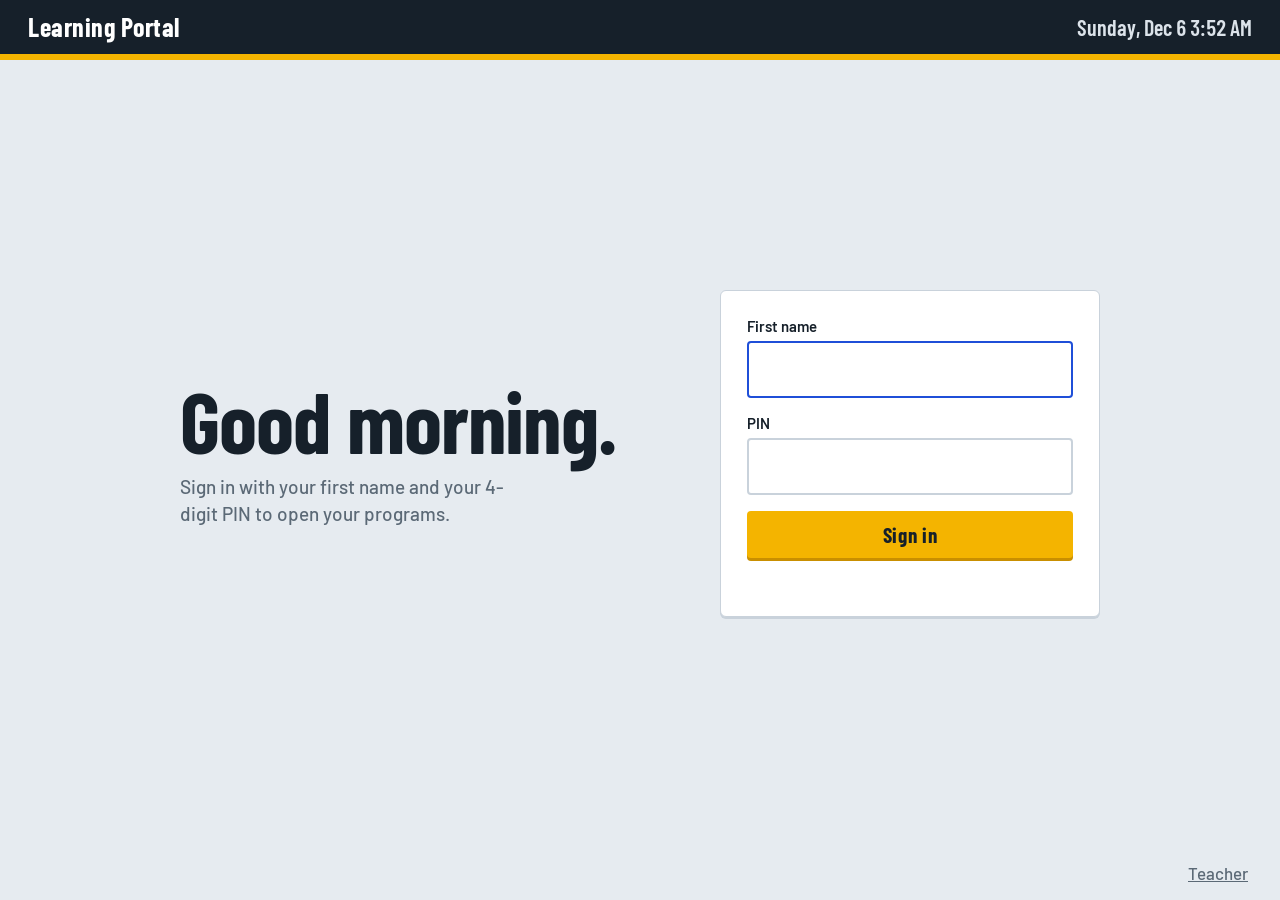
==== index.html @ 0e2e9f6a "Add files via upload" ====
<!DOCTYPE html>
<html lang="en">
<head>
<meta charset="utf-8">
<meta name="viewport" content="width=device-width, initial-scale=1">
<title>Learning Portal</title>
<link rel="preconnect" href="https://fonts.googleapis.com">
<link rel="preconnect" href="https://fonts.gstatic.com" crossorigin>
<link href="https://fonts.googleapis.com/css2?family=Barlow+Condensed:wght@500;600;700&family=Barlow:wght@400;500;600&display=swap" rel="stylesheet">
<style>
/* ===== SETTINGS: the only lines you might ever change ===== */
/* (Your Supabase address and key are in the script near the bottom.) */

:root{
  --steel:#E6EBF0; --panel:#FFFFFF; --ink:#16202A; --muted:#5B6976;
  --line:#C9D2DB; --signal:#F4B400; --signal-dark:#C98F00; --blue:#1F4FD8;
  --bad:#B42318; --good:#0F7B4A;
  --cond:"Barlow Condensed","Arial Narrow",Arial,sans-serif;
  --body:"Barlow",Arial,Helvetica,sans-serif;
}
*{box-sizing:border-box}
html,body{height:100%;margin:0}
body{background:var(--steel);color:var(--ink);font:500 17px/1.45 var(--body);}
button,input{font:inherit;color:inherit}
:focus-visible{outline:3px solid var(--blue);outline-offset:2px}
.hidden{display:none !important}

/* ---- layout ---- */
.screen{min-height:100%;display:flex;flex-direction:column}
.topbar{display:flex;align-items:center;justify-content:space-between;
  padding:14px 28px;background:var(--ink);color:#fff;border-bottom:6px solid var(--signal)}
.brand{font:700 26px/1 var(--cond);letter-spacing:.02em}
.clock{font:600 22px/1 var(--cond);color:#DCE3EA;font-variant-numeric:tabular-nums}
main{flex:1;display:flex;align-items:center;justify-content:center;padding:24px}

/* ---- sign in ---- */
.signin{display:grid;grid-template-columns:1fr 380px;gap:48px;align-items:center;
  width:100%;max-width:920px}
.hello h1{font:700 clamp(46px,7vw,86px)/.92 var(--cond);margin:0 0 14px;letter-spacing:-.01em}
.hello p{margin:0;color:var(--muted);font-size:19px;max-width:30ch}
.card{background:var(--panel);border:1px solid var(--line);border-radius:6px;padding:26px 26px 22px;
  box-shadow:0 2px 0 var(--line)}
label{display:block;font:600 15px/1.2 var(--body);margin:0 0 6px}
.field{margin-bottom:16px}
input[type=text],input[type=password],input[type=url],input[type=number]{
  width:100%;padding:12px 14px;border:2px solid var(--line);border-radius:4px;background:#fff;font-size:20px}
input:focus{border-color:var(--blue);outline:none}
.pin{letter-spacing:.5em;font-variant-numeric:tabular-nums}
.btn{display:inline-flex;align-items:center;justify-content:center;gap:8px;border:0;border-radius:4px;
  padding:13px 22px;font:700 21px/1 var(--cond);letter-spacing:.03em;cursor:pointer;
  background:var(--signal);color:var(--ink);box-shadow:0 3px 0 var(--signal-dark)}
.btn:active{transform:translateY(2px);box-shadow:0 1px 0 var(--signal-dark)}
.btn[disabled]{opacity:.55;cursor:wait}
.btn.wide{width:100%}
.btn.plain{background:#fff;border:2px solid var(--line);box-shadow:none;font-size:18px;padding:10px 16px}
.btn.small{font-size:16px;padding:8px 12px}
.btn.danger{background:#fff;border:2px solid #E7B4AE;color:var(--bad);box-shadow:none}
.msg{min-height:24px;margin:12px 0 0;font-weight:600}
.msg.bad{color:var(--bad)} .msg.good{color:var(--good)}
.linkbtn{background:none;border:0;color:var(--muted);text-decoration:underline;cursor:pointer;padding:4px}
.foot{padding:10px 28px;display:flex;justify-content:flex-end}

/* ---- program choice ---- */
.choose{width:100%;max-width:980px}
.choose h1{font:700 clamp(40px,6vw,68px)/.95 var(--cond);margin:0 0 6px}
.choose .sub{color:var(--muted);margin:0 0 26px;font-size:19px}
.tiles{display:grid;grid-template-columns:repeat(auto-fill,minmax(210px,1fr));gap:16px}
.tile{display:flex;flex-direction:column;align-items:flex-start;gap:14px;text-align:left;
  background:var(--panel);border:2px solid var(--line);border-left:10px solid var(--signal);border-radius:4px;
  padding:20px;cursor:pointer;min-height:132px;text-decoration:none;color:var(--ink)}
.tile:hover{border-color:var(--ink);border-left-color:var(--signal)}
.tile .ic{font-size:36px;line-height:1}
.tile .nm{font:700 27px/1.05 var(--cond)}
.row{display:flex;gap:12px;align-items:center;flex-wrap:wrap}
.going{text-align:center}
.going h1{font:700 clamp(40px,6vw,72px)/1 var(--cond);margin:0 0 10px}
.going .ic{font-size:64px}

/* ---- teacher ---- */
.teacher{width:100%;max-width:1000px;align-self:flex-start}
.tabs{display:flex;gap:4px;border-bottom:3px solid var(--ink);margin:0 0 20px}
.tab{background:none;border:0;padding:10px 18px;font:700 21px/1 var(--cond);cursor:pointer;color:var(--muted);
  border-radius:4px 4px 0 0}
.tab[aria-selected=true]{background:var(--ink);color:#fff}
.tbl{width:100%;border-collapse:collapse;background:var(--panel);border:1px solid var(--line)}
.tbl th,.tbl td{text-align:left;padding:10px 12px;border-bottom:1px solid var(--line);vertical-align:middle}
.tbl th{font:600 15px/1.2 var(--body);color:var(--muted);background:#F4F6F8}
.tbl td.act{white-space:nowrap;text-align:right}
.url{color:var(--muted);font-size:15px;word-break:break-all}
.tag{display:inline-block;background:#FDECEA;color:var(--bad);font-size:13px;font-weight:600;padding:2px 8px;border-radius:10px}
.form{background:var(--panel);border:1px solid var(--line);border-left:6px solid var(--signal);padding:18px;margin-top:18px;border-radius:4px}
.form h3{font:700 24px/1 var(--cond);margin:0 0 14px}
.grid2{display:grid;grid-template-columns:90px 1fr 1.5fr 90px;gap:12px}
.grid3{display:grid;grid-template-columns:1fr 160px;gap:12px}
.checks{display:flex;flex-wrap:wrap;gap:8px 18px;margin:4px 0 14px}
.checks label{display:flex;gap:8px;align-items:center;font-weight:500;margin:0;cursor:pointer}
.checks input{width:20px;height:20px}
.empty{padding:18px;background:var(--panel);border:1px dashed var(--line);color:var(--muted)}
.hint{color:var(--muted);font-size:15px;margin:4px 0 0}
.scroll{overflow-x:auto}

@media (max-width:760px){
  .signin{grid-template-columns:1fr;gap:20px}
  .hello h1{font-size:48px}
  .grid2,.grid3{grid-template-columns:1fr}
  .topbar{padding:12px 16px}
}
@media (prefers-reduced-motion:no-preference){
  .going .ic{animation:pulse 1s ease-in-out infinite alternate}
  @keyframes pulse{to{transform:translateY(-6px)}}
}
</style>
</head>
<body>

<div class="screen">
  <header class="topbar">
    <div class="brand" id="brand">Learning Portal</div>
    <div class="clock" id="clock"></div>
  </header>

  <main>
    <!-- STUDENT SIGN IN -->
    <section id="sSignin" class="signin">
      <div class="hello">
        <h1 id="greet">Good morning.</h1>
        <p>Sign in with your first name and your 4-digit PIN to open your programs.</p>
      </div>
      <form class="card" id="signinForm" autocomplete="off">
        <div class="field">
          <label for="sName">First name</label>
          <input type="text" id="sName" autocomplete="off" autocapitalize="words" spellcheck="false" required>
        </div>
        <div class="field">
          <label for="sPin">PIN</label>
          <input type="password" id="sPin" class="pin" inputmode="numeric" maxlength="4" autocomplete="off" required>
        </div>
        <button class="btn wide" id="signinBtn" type="submit">Sign in</button>
        <p class="msg bad" id="signinMsg" role="alert"></p>
      </form>
    </section>

    <!-- PROGRAM CHOICE -->
    <section id="sChoose" class="choose hidden">
      <h1 id="chooseTitle"></h1>
      <p class="sub">Pick a program.</p>
      <div class="tiles" id="tiles"></div>
      <div class="row" style="margin-top:24px">
        <button class="btn plain" id="signoutBtn" type="button">Not you? Sign out</button>
      </div>
    </section>

    <!-- OPENING ONE PROGRAM -->
    <section id="sGoing" class="going hidden">
      <div class="ic" id="goingIc"></div>
      <h1 id="goingTitle"></h1>
      <p class="sub" id="goingSub" style="color:var(--muted)"></p>
    </section>

    <!-- TEACHER SIGN IN -->
    <section id="sTeacherIn" class="signin hidden">
      <div class="hello">
        <h1 id="tTitle">Teacher</h1>
        <p id="tIntro">Enter the teacher password to manage programs and students.</p>
      </div>
      <form class="card" id="teacherForm" autocomplete="off">
        <div class="field">
          <label for="tPass">Teacher password</label>
          <input type="password" id="tPass" autocomplete="off" required>
        </div>
        <div class="field hidden" id="tPass2Wrap">
          <label for="tPass2">Type it again</label>
          <input type="password" id="tPass2" autocomplete="off">
        </div>
        <button class="btn wide" id="teacherBtn" type="submit">Continue</button>
        <p class="msg bad" id="teacherMsg" role="alert"></p>
        <button class="linkbtn" type="button" data-go="student">Back to student sign-in</button>
      </form>
    </section>

    <!-- TEACHER AREA -->
    <section id="sTeacher" class="teacher hidden">
      <div class="row" style="justify-content:space-between;margin-bottom:14px">
        <h1 style="font:700 44px/1 var(--cond);margin:0">Portal setup</h1>
        <div class="row">
          <button class="btn plain small" id="changePassBtn" type="button">Change teacher password</button>
          <button class="btn plain small" type="button" data-go="student">Leave teacher mode</button>
        </div>
      </div>
      <div class="tabs" role="tablist">
        <button class="tab" role="tab" data-tab="students" aria-selected="true">Students</button>
        <button class="tab" role="tab" data-tab="programs" aria-selected="false">Programs</button>
        <button class="tab" role="tab" data-tab="log" aria-selected="false">Sign-ins</button>
      </div>
      <p class="msg" id="adminMsg" role="status"></p>

      <!-- Students tab -->
      <div id="tabStudents">
        <div id="studentList"></div>
        <form class="form" id="studentForm" autocomplete="off">
          <h3 id="studentFormTitle">Add a student</h3>
          <div class="grid3">
            <div class="field"><label for="fsName">First name</label>
              <input type="text" id="fsName" autocomplete="off" required>
              <p class="hint">Two boys with the same name? Add a last initial, like Moshe K.</p></div>
            <div class="field"><label for="fsPin">4-digit PIN</label>
              <input type="text" id="fsPin" class="pin" inputmode="numeric" maxlength="4" autocomplete="off">
              <p class="hint" id="fsPinHint">Required.</p></div>
          </div>
          <label>Programs he can open</label>
          <div class="checks" id="fsChecks"></div>
          <div class="row">
            <button class="btn" type="submit" id="fsSave">Save student</button>
            <button class="btn plain" type="button" id="fsCancel">Clear</button>
          </div>
        </form>
      </div>

      <!-- Programs tab -->
      <div id="tabPrograms" class="hidden">
        <div id="programList"></div>
        <form class="form" id="programForm" autocomplete="off">
          <h3 id="programFormTitle">Add a program</h3>
          <div class="grid2">
            <div class="field"><label for="fpIcon">Icon</label>
              <input type="text" id="fpIcon" maxlength="4" placeholder="📘"></div>
            <div class="field"><label for="fpName">Name</label>
              <input type="text" id="fpName" required placeholder="The Workshop"></div>
            <div class="field"><label for="fpUrl">Link</label>
              <input type="text" id="fpUrl" required placeholder="https://lockandload123.netlify.app/"></div>
            <div class="field"><label for="fpSort">Order</label>
              <input type="number" id="fpSort" value="0"></div>
          </div>
          <p class="hint" style="margin:-6px 0 14px">Copy the link from the address bar while the program is open, and paste it here.</p>
          <div class="row">
            <button class="btn" type="submit" id="fpSave">Save program</button>
            <button class="btn plain" type="button" id="fpCancel">Clear</button>
          </div>
        </form>
      </div>

      <!-- Log tab -->
      <div id="tabLog" class="hidden"><div id="logList"></div></div>
    </section>
  </main>

  <div class="foot" id="foot"><button class="linkbtn" type="button" data-go="teacher">Teacher</button></div>
</div>

<script>
/* ===== YOUR SUPABASE PROJECT (SCHOOL) ===== */
var SUPABASE_URL = "https://belathxxgwayxdmiqvpd.supabase.co";
var SUPABASE_KEY = "sb_publishable_Kxuxi919RbsmEk-p8iNt-w_zm6BsRI9";
var IDLE_SECONDS = 90;   // the program list signs out by itself after this long

/* ---------- helpers ---------- */
function $(id){ return document.getElementById(id); }
function esc(s){ return String(s == null ? "" : s).replace(/[&<>"']/g, function(c){
  return {"&":"&amp;","<":"&lt;",">":"&gt;",'"':"&quot;","'":"&#39;"}[c]; }); }
function fixUrl(u){ u = (u || "").trim(); if (u && !/^https?:\/\//i.test(u)) u = "https://" + u; return u; }

async function rpc(fn, args){
  var r;
  try {
    r = await fetch(SUPABASE_URL + "/rest/v1/rpc/" + fn, {
      method: "POST",
      headers: { "Content-Type": "application/json", "apikey": SUPABASE_KEY,
                 "Authorization": "Bearer " + SUPABASE_KEY },
      body: JSON.stringify(args || {})
    });
  } catch (e) {
    throw new Error("No internet connection. Check the Wi-Fi and try again.");
  }
  var text = await r.text(), data = null;
  try { data = text ? JSON.parse(text) : null; } catch (e) {}
  if (!r.ok) {
    var m = (data && (data.message || data.hint)) || ("Server error " + r.status);
    if (/could not find the function|schema cache/i.test(m))
      m = "The portal isn't set up in Supabase yet. Run portal_setup.sql first.";
    throw new Error(m);
  }
  return data;
}

var screens = ["sSignin","sChoose","sGoing","sTeacherIn","sTeacher"];
function show(id){
  screens.forEach(function(s){ $(s).classList.toggle("hidden", s !== id); });
  $("foot").classList.toggle("hidden", id !== "sSignin");
}

/* ---------- clock & greeting ---------- */
function tick(){
  var d = new Date(), h = d.getHours();
  $("clock").textContent = d.toLocaleDateString(undefined,{weekday:"long",month:"short",day:"numeric"}) +
    "   " + d.toLocaleTimeString(undefined,{hour:"numeric",minute:"2-digit"});
  $("greet").textContent = h < 12 ? "Good morning." : h < 17 ? "Good afternoon." : "Good evening.";
}
tick(); setInterval(tick, 15000);

/* ---------- student flow ---------- */
var idleTimer = null;
function resetIdle(){
  clearTimeout(idleTimer);
  if (!$("sChoose").classList.contains("hidden")) idleTimer = setTimeout(signOut, IDLE_SECONDS * 1000);
}
["click","keydown","mousemove","touchstart"].forEach(function(ev){ document.addEventListener(ev, resetIdle, {passive:true}); });

function signOut(){
  clearTimeout(idleTimer);
  $("tiles").innerHTML = "";
  $("sName").value = ""; $("sPin").value = ""; $("signinMsg").textContent = "";
  show("sSignin"); $("sName").focus();
}
$("signoutBtn").onclick = signOut;

$("sPin").addEventListener("input", function(){ this.value = this.value.replace(/\D/g,"").slice(0,4); });

$("signinForm").addEventListener("submit", async function(e){
  e.preventDefault();
  var name = $("sName").value.trim(), pin = $("sPin").value.trim(), msg = $("signinMsg");
  msg.textContent = "";
  if (!name) { msg.textContent = "Type your first name."; return; }
  if (!/^\d{4}$/.test(pin)) { msg.textContent = "Your PIN is 4 numbers."; return; }
  $("signinBtn").disabled = true;
  try {
    var res = await rpc("portal_login", { p_name: name, p_pin: pin });
    if (!res || !res.ok) {
      var err = res && res.error;
      msg.textContent = err === "name" ? "That name isn't on the list. Check the spelling or ask your teacher."
                      : err === "locked" ? "Too many wrong PINs. Wait 5 minutes, or ask your teacher to reset it."
                      : "That PIN doesn't match. Try again.";
      $("sPin").value = ""; $("sPin").focus();
      return;
    }
    openFor(res);
  } catch (err) {
    msg.textContent = err.message;
  } finally {
    $("signinBtn").disabled = false;
  }
});

function openFor(res){
  var progs = res.programs || [];
  if (progs.length === 0) {
    $("signinMsg").textContent = "No programs are set up for you yet. Ask your teacher.";
    return;
  }
  if (progs.length === 1) {
    var p = progs[0];
    $("goingIc").textContent = p.icon || "📘";
    $("goingTitle").textContent = "Opening " + p.name;
    $("goingSub").textContent = "Hi " + res.name + ". One moment.";
    show("sGoing");
    setTimeout(function(){ location.href = fixUrl(p.url); }, 900);
    return;
  }
  $("chooseTitle").textContent = "Hi, " + res.name + ".";
  $("tiles").innerHTML = progs.map(function(p){
    return '<a class="tile" href="' + esc(fixUrl(p.url)) + '"><span class="ic">' + esc(p.icon || "📘") +
           '</span><span class="nm">' + esc(p.name) + '</span></a>';
  }).join("");
  show("sChoose"); resetIdle();
  var first = document.querySelector(".tile"); if (first) first.focus();
}

/* ---------- teacher sign in ---------- */
var adminPass = null, adminIsNew = false, changingPass = false, data = {programs:[],students:[],log:[]};

document.addEventListener("click", function(e){
  var g = e.target.closest("[data-go]"); if (!g) return;
  if (g.dataset.go === "teacher") openTeacher(false);
  else { adminPass = null; location.hash = ""; signOut(); }
});

async function openTeacher(change){
  changingPass = change;
  $("tPass").value = ""; $("tPass2").value = ""; $("teacherMsg").textContent = "";
  show("sTeacherIn");
  if (change) {
    adminIsNew = false;
    $("tTitle").textContent = "New password";
    $("tIntro").textContent = "Choose a new teacher password, at least 6 characters.";
    $("tPass2Wrap").classList.remove("hidden");
    $("teacherBtn").textContent = "Save new password";
    $("tPass").focus(); return;
  }
  $("tTitle").textContent = "Teacher";
  $("tIntro").textContent = "Checking setup…";
  $("tPass2Wrap").classList.add("hidden");
  $("teacherBtn").textContent = "Continue";
  try {
    var st = await rpc("portal_status");
    adminIsNew = !st.admin_set;
  } catch (err) { $("tIntro").textContent = ""; $("teacherMsg").textContent = err.message; return; }
  if (adminIsNew) {
    $("tTitle").textContent = "First-time setup";
    $("tIntro").textContent = "Create a teacher password, at least 6 characters. You'll use it to add programs and students. Keep it private.";
    $("tPass2Wrap").classList.remove("hidden");
    $("teacherBtn").textContent = "Create password";
  } else {
    $("tIntro").textContent = "Enter the teacher password to manage programs and students.";
  }
  $("tPass").focus();
}
$("changePassBtn").onclick = function(){ openTeacher(true); };

$("teacherForm").addEventListener("submit", async function(e){
  e.preventDefault();
  var p = $("tPass").value, p2 = $("tPass2").value, msg = $("teacherMsg");
  msg.textContent = "";
  $("teacherBtn").disabled = true;
  try {
    if (adminIsNew || changingPass) {
      if (p.length < 6) throw new Error("Use at least 6 characters.");
      if (p !== p2) throw new Error("The two passwords don't match.");
      await rpc("portal_set_admin", { p_new: p, p_old: changingPass ? adminPass : null });
      adminPass = p; changingPass = false;
    } else {
      var ok = await rpc("portal_admin_check", { p_pass: p });
      if (!ok) throw new Error("That password is wrong.");
      adminPass = p;
    }
    await loadAdmin();
    show("sTeacher");
  } catch (err) { msg.textContent = err.message; }
  finally { $("teacherBtn").disabled = false; }
});

/* ---------- teacher area ---------- */
function say(text, good){ var m = $("adminMsg"); m.textContent = text; m.className = "msg " + (good ? "good" : "bad"); }

async function loadAdmin(){
  data = await rpc("portal_admin_data", { p_pass: adminPass });
  renderStudents(); renderPrograms(); renderLog();
}

document.querySelectorAll(".tab").forEach(function(t){
  t.onclick = function(){
    document.querySelectorAll(".tab").forEach(function(x){ x.setAttribute("aria-selected", x === t); });
    $("tabStudents").classList.toggle("hidden", t.dataset.tab !== "students");
    $("tabPrograms").classList.toggle("hidden", t.dataset.tab !== "programs");
    $("tabLog").classList.toggle("hidden", t.dataset.tab !== "log");
    say("");
  };
});

function progName(id){ var p = data.programs.find(function(x){ return x.id === id; }); return p ? (p.icon + " " + p.name) : null; }

function renderStudents(){
  var el = $("studentList");
  if (!data.students.length) {
    el.innerHTML = '<div class="empty">No students yet. Add programs first, then add each boy below with a PIN.</div>';
  } else {
    el.innerHTML = '<div class="scroll"><table class="tbl"><thead><tr><th>Name</th><th>Programs</th><th></th></tr></thead><tbody>' +
      data.students.map(function(s){
        var names = (s.programs || []).map(progName).filter(Boolean);
        return '<tr><td><strong>' + esc(s.name) + '</strong> ' + (s.locked ? '<span class="tag">Locked</span>' : '') + '</td>' +
          '<td>' + (names.length ? esc(names.join(", ")) : '<span style="color:var(--muted)">None</span>') + '</td>' +
          '<td class="act"><button class="btn plain small" data-edit-s="' + s.id + '">Edit</button> ' +
          '<button class="btn danger small" data-del-s="' + s.id + '">Remove</button></td></tr>';
      }).join("") + '</tbody></table></div>';
  }
  renderChecks([]);
}

function renderChecks(selected){
  var box = $("fsChecks");
  if (!data.programs.length) { box.innerHTML = '<span class="hint">Add programs in the Programs tab first.</span>'; return; }
  box.innerHTML = data.programs.map(function(p){
    return '<label><input type="checkbox" value="' + p.id + '"' + (selected.indexOf(p.id) >= 0 ? " checked" : "") +
           '> ' + esc(p.icon + " " + p.name) + '</label>';
  }).join("");
}

var editingStudent = null;
function clearStudentForm(){
  editingStudent = null;
  $("studentFormTitle").textContent = "Add a student";
  $("fsName").value = ""; $("fsPin").value = "";
  $("fsPinHint").textContent = "Required.";
  renderChecks([]);
}
$("fsCancel").onclick = clearStudentForm;
$("fsPin").addEventListener("input", function(){ this.value = this.value.replace(/\D/g,"").slice(0,4); });

$("studentList").addEventListener("click", async function(e){
  var ed = e.target.closest("[data-edit-s]"), del = e.target.closest("[data-del-s]");
  if (ed) {
    var s = data.students.find(function(x){ return x.id === ed.dataset.editS; });
    editingStudent = s.id;
    $("studentFormTitle").textContent = "Edit " + s.name;
    $("fsName").value = s.name; $("fsPin").value = "";
    $("fsPinHint").textContent = "Leave blank to keep his PIN. Saving also unlocks him.";
    renderChecks(s.programs || []);
    $("fsName").focus();
  }
  if (del) {
    var s2 = data.students.find(function(x){ return x.id === del.dataset.delS; });
    if (!confirm("Remove " + s2.name + " from the portal? His progress inside each program is not affected.")) return;
    try { await rpc("portal_delete_student", { p_pass: adminPass, p_id: s2.id }); await loadAdmin(); clearStudentForm(); say(s2.name + " removed.", true); }
    catch (err) { say(err.message); }
  }
});

$("studentForm").addEventListener("submit", async function(e){
  e.preventDefault();
  var pin = $("fsPin").value.trim();
  if (pin && !/^\d{4}$/.test(pin)) { say("The PIN must be exactly 4 digits."); return; }
  var progs = Array.prototype.map.call($("fsChecks").querySelectorAll("input:checked"), function(c){ return c.value; });
  $("fsSave").disabled = true;
  try {
    await rpc("portal_save_student", { p_pass: adminPass, p_id: editingStudent, p_name: $("fsName").value,
                                       p_pin: pin || null, p_programs: progs });
    var nm = $("fsName").value.trim();
    await loadAdmin(); clearStudentForm(); say(nm + " saved.", true); $("fsName").focus();
  } catch (err) { say(err.message); }
  finally { $("fsSave").disabled = false; }
});

function renderPrograms(){
  var el = $("programList");
  if (!data.programs.length) {
    el.innerHTML = '<div class="empty">No programs yet. Add each program below with its link.</div>';
    return;
  }
  el.innerHTML = '<div class="scroll"><table class="tbl"><thead><tr><th>Program</th><th>Link</th><th>Order</th><th></th></tr></thead><tbody>' +
    data.programs.map(function(p){
      return '<tr><td><strong>' + esc(p.icon + " " + p.name) + '</strong></td>' +
        '<td class="url"><a href="' + esc(fixUrl(p.url)) + '" target="_blank" rel="noopener">' + esc(p.url) + '</a></td>' +
        '<td>' + esc(p.sort) + '</td>' +
        '<td class="act"><button class="btn plain small" data-edit-p="' + p.id + '">Edit</button> ' +
        '<button class="btn danger small" data-del-p="' + p.id + '">Remove</button></td></tr>';
    }).join("") + '</tbody></table></div>';
}

var editingProgram = null;
function clearProgramForm(){
  editingProgram = null;
  $("programFormTitle").textContent = "Add a program";
  $("fpIcon").value = ""; $("fpName").value = ""; $("fpUrl").value = ""; $("fpSort").value = data.programs.length + 1;
}
$("fpCancel").onclick = clearProgramForm;

$("programList").addEventListener("click", async function(e){
  var ed = e.target.closest("[data-edit-p]"), del = e.target.closest("[data-del-p]");
  if (ed) {
    var p = data.programs.find(function(x){ return x.id === ed.dataset.editP; });
    editingProgram = p.id;
    $("programFormTitle").textContent = "Edit " + p.name;
    $("fpIcon").value = p.icon; $("fpName").value = p.name; $("fpUrl").value = p.url; $("fpSort").value = p.sort;
    $("fpName").focus();
  }
  if (del) {
    var p2 = data.programs.find(function(x){ return x.id === del.dataset.delP; });
    if (!confirm("Remove " + p2.name + " from the portal? Students will no longer see it here. The program itself is not deleted.")) return;
    try { await rpc("portal_delete_program", { p_pass: adminPass, p_id: p2.id }); await loadAdmin(); clearProgramForm(); say(p2.name + " removed.", true); }
    catch (err) { say(err.message); }
  }
});

$("programForm").addEventListener("submit", async function(e){
  e.preventDefault();
  var url = fixUrl($("fpUrl").value);
  $("fpSave").disabled = true;
  try {
    await rpc("portal_save_program", { p_pass: adminPass, p_id: editingProgram, p_name: $("fpName").value,
      p_url: url, p_icon: $("fpIcon").value, p_sort: parseInt($("fpSort").value, 10) || 0 });
    var nm = $("fpName").value.trim();
    await loadAdmin(); clearProgramForm(); say(nm + " saved.", true); $("fpName").focus();
  } catch (err) { say(err.message); }
  finally { $("fpSave").disabled = false; }
});

function renderLog(){
  var el = $("logList");
  if (!data.log.length) { el.innerHTML = '<div class="empty">No one has signed in through the portal yet.</div>'; return; }
  el.innerHTML = '<p class="hint" style="margin:0 0 10px">The last 300 portal sign-ins. What each boy does inside a program shows on that program\'s own dashboard.</p>' +
    '<div class="scroll"><table class="tbl"><thead><tr><th>When</th><th>Student</th></tr></thead><tbody>' +
    data.log.map(function(l){
      var d = new Date(l.at);
      return '<tr><td>' + esc(d.toLocaleDateString(undefined,{weekday:"short",month:"short",day:"numeric"}) + ", " +
        d.toLocaleTimeString(undefined,{hour:"numeric",minute:"2-digit"})) + '</td><td>' + esc(l.name) + '</td></tr>';
    }).join("") + '</tbody></table></div>';
}

/* ---------- start ---------- */
if (location.hash === "#teacher") openTeacher(false); else { show("sSignin"); $("sName").focus(); }
</script>
</body>
</html>
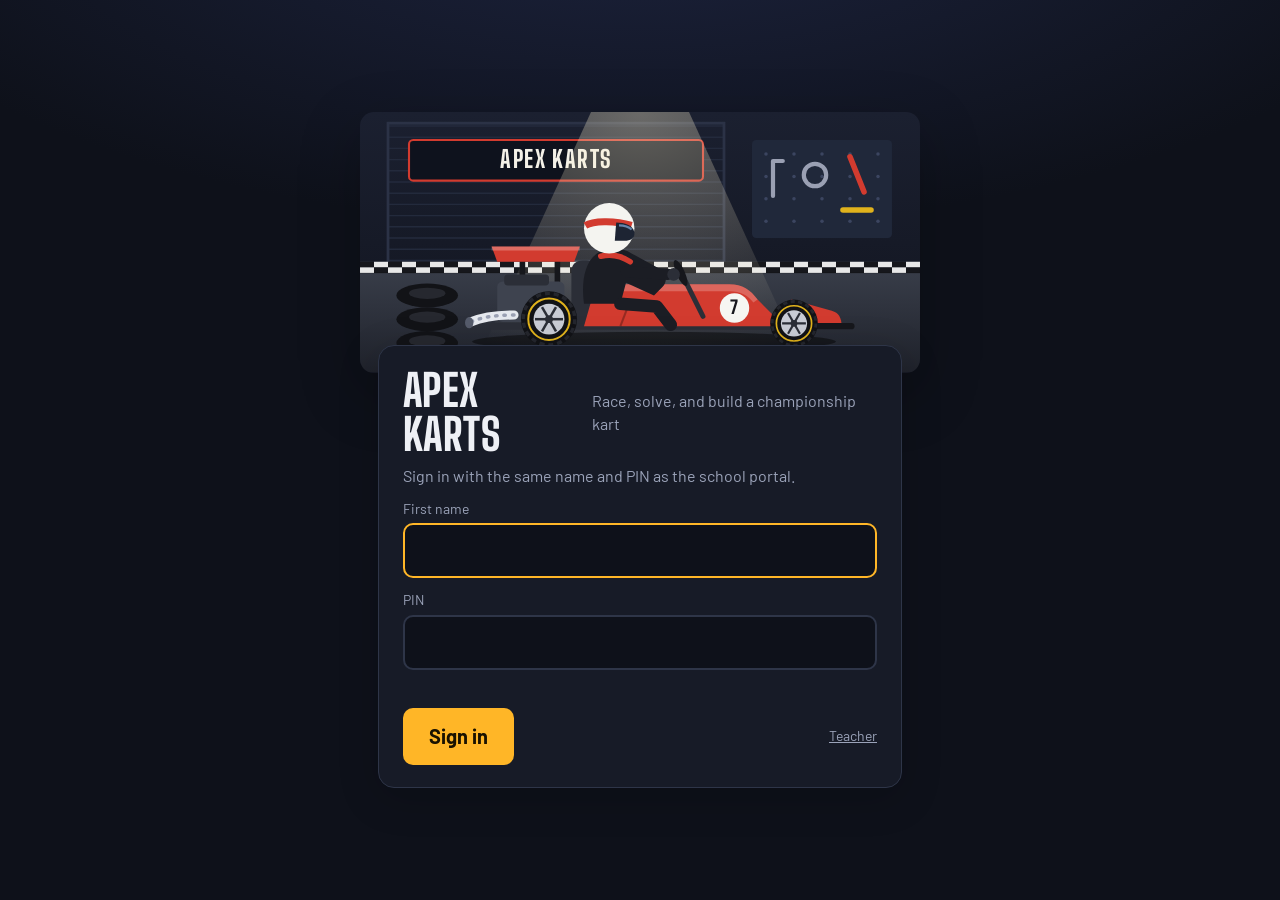
==== commit 0c2d8fab: "Add files via upload" ====
--- a/index.html
+++ b/index.html
@@ -1,591 +1,3286 @@
 <!DOCTYPE html>
-<html lang="en">
+<html lang="en" data-theme="dark">
 <head>
 <meta charset="utf-8">
-<meta name="viewport" content="width=device-width, initial-scale=1">
-<title>Learning Portal</title>
+<meta name="viewport" content="width=device-width, initial-scale=1, viewport-fit=cover">
+<title>Apex Karts</title>
+<link rel="icon" href="data:image/svg+xml,<svg xmlns=%22http://www.w3.org/2000/svg%22 viewBox=%220 0 100 100%22><text y=%22.9em%22 font-size=%2290%22>🏎️</text></svg>">
 <link rel="preconnect" href="https://fonts.googleapis.com">
 <link rel="preconnect" href="https://fonts.gstatic.com" crossorigin>
-<link href="https://fonts.googleapis.com/css2?family=Barlow+Condensed:wght@500;600;700&family=Barlow:wght@400;500;600&display=swap" rel="stylesheet">
+<link href="https://fonts.googleapis.com/css2?family=Barlow:wght@400;500;600;700&family=Big+Shoulders+Display:wght@700;800&display=swap" rel="stylesheet">
 <style>
-/* ===== SETTINGS: the only lines you might ever change ===== */
-/* (Your Supabase address and key are in the script near the bottom.) */
-
 :root{
-  --steel:#E6EBF0; --panel:#FFFFFF; --ink:#16202A; --muted:#5B6976;
-  --line:#C9D2DB; --signal:#F4B400; --signal-dark:#C98F00; --blue:#1F4FD8;
-  --bad:#B42318; --good:#0F7B4A;
-  --cond:"Barlow Condensed","Arial Narrow",Arial,sans-serif;
-  --body:"Barlow",Arial,Helvetica,sans-serif;
+  --bg:#0e111a; --panel:#171b27; --panel2:#212738; --line:#2e3548;
+  --text:#eef0f5; --muted:#9ba3b9; --amber:#ffb627; --amber-ink:#1a1200; --amber-soft:#3a2f12;
+  --cyan:#4fd1e6; --good:#4ade80; --bad:#f87171; --good-soft:#15301f; --bad-soft:#3b1c1c; --flame:#ff6b35; --red:#e5383b;
+  color-scheme:dark; box-sizing:border-box;
+  padding-top:env(safe-area-inset-top,0px); padding-bottom:env(safe-area-inset-bottom,0px);
+}
+@media (prefers-color-scheme:dark){
+  :root:not([data-theme="light"]){
+    --bg:#0e111a; --panel:#171b27; --panel2:#212738; --line:#2e3548;
+    --text:#eef0f5; --muted:#9ba3b9; --amber:#ffb627; --amber-ink:#1a1200; --amber-soft:#3a2f12;
+    --cyan:#4fd1e6; --good:#4ade80; --bad:#f87171; --good-soft:#15301f; --bad-soft:#3b1c1c; --flame:#ff6b35; --red:#e5383b;
+    color-scheme:dark;
+  }
+}
+:root[data-theme="dark"]{
+  --bg:#0e111a; --panel:#171b27; --panel2:#212738; --line:#2e3548;
+  --text:#eef0f5; --muted:#9ba3b9; --amber:#ffb627; --amber-ink:#1a1200; --amber-soft:#3a2f12;
+  --cyan:#4fd1e6; --good:#4ade80; --bad:#f87171; --good-soft:#15301f; --bad-soft:#3b1c1c; --flame:#ff6b35; --red:#e5383b;
+  color-scheme:dark;
 }
 *{box-sizing:border-box}
-html,body{height:100%;margin:0}
-body{background:var(--steel);color:var(--ink);font:500 17px/1.45 var(--body);}
+html{scroll-padding-top:env(safe-area-inset-top,0px)}
+body{margin:0;background:var(--bg);color:var(--text);font:16px/1.45 "Barlow",system-ui,-apple-system,"Segoe UI",sans-serif;-webkit-font-smoothing:antialiased}
 button,input{font:inherit;color:inherit}
-:focus-visible{outline:3px solid var(--blue);outline-offset:2px}
-.hidden{display:none !important}
-
-/* ---- layout ---- */
-.screen{min-height:100%;display:flex;flex-direction:column}
-.topbar{display:flex;align-items:center;justify-content:space-between;
-  padding:14px 28px;background:var(--ink);color:#fff;border-bottom:6px solid var(--signal)}
-.brand{font:700 26px/1 var(--cond);letter-spacing:.02em}
-.clock{font:600 22px/1 var(--cond);color:#DCE3EA;font-variant-numeric:tabular-nums}
-main{flex:1;display:flex;align-items:center;justify-content:center;padding:24px}
-
-/* ---- sign in ---- */
-.signin{display:grid;grid-template-columns:1fr 380px;gap:48px;align-items:center;
-  width:100%;max-width:920px}
-.hello h1{font:700 clamp(46px,7vw,86px)/.92 var(--cond);margin:0 0 14px;letter-spacing:-.01em}
-.hello p{margin:0;color:var(--muted);font-size:19px;max-width:30ch}
-.card{background:var(--panel);border:1px solid var(--line);border-radius:6px;padding:26px 26px 22px;
-  box-shadow:0 2px 0 var(--line)}
-label{display:block;font:600 15px/1.2 var(--body);margin:0 0 6px}
-.field{margin-bottom:16px}
-input[type=text],input[type=password],input[type=url],input[type=number]{
-  width:100%;padding:12px 14px;border:2px solid var(--line);border-radius:4px;background:#fff;font-size:20px}
-input:focus{border-color:var(--blue);outline:none}
-.pin{letter-spacing:.5em;font-variant-numeric:tabular-nums}
-.btn{display:inline-flex;align-items:center;justify-content:center;gap:8px;border:0;border-radius:4px;
-  padding:13px 22px;font:700 21px/1 var(--cond);letter-spacing:.03em;cursor:pointer;
-  background:var(--signal);color:var(--ink);box-shadow:0 3px 0 var(--signal-dark)}
-.btn:active{transform:translateY(2px);box-shadow:0 1px 0 var(--signal-dark)}
-.btn[disabled]{opacity:.55;cursor:wait}
-.btn.wide{width:100%}
-.btn.plain{background:#fff;border:2px solid var(--line);box-shadow:none;font-size:18px;padding:10px 16px}
-.btn.small{font-size:16px;padding:8px 12px}
-.btn.danger{background:#fff;border:2px solid #E7B4AE;color:var(--bad);box-shadow:none}
-.msg{min-height:24px;margin:12px 0 0;font-weight:600}
-.msg.bad{color:var(--bad)} .msg.good{color:var(--good)}
-.linkbtn{background:none;border:0;color:var(--muted);text-decoration:underline;cursor:pointer;padding:4px}
-.foot{padding:10px 28px;display:flex;justify-content:flex-end}
-
-/* ---- program choice ---- */
-.choose{width:100%;max-width:980px}
-.choose h1{font:700 clamp(40px,6vw,68px)/.95 var(--cond);margin:0 0 6px}
-.choose .sub{color:var(--muted);margin:0 0 26px;font-size:19px}
-.tiles{display:grid;grid-template-columns:repeat(auto-fill,minmax(210px,1fr));gap:16px}
-.tile{display:flex;flex-direction:column;align-items:flex-start;gap:14px;text-align:left;
-  background:var(--panel);border:2px solid var(--line);border-left:10px solid var(--signal);border-radius:4px;
-  padding:20px;cursor:pointer;min-height:132px;text-decoration:none;color:var(--ink)}
-.tile:hover{border-color:var(--ink);border-left-color:var(--signal)}
-.tile .ic{font-size:36px;line-height:1}
-.tile .nm{font:700 27px/1.05 var(--cond)}
-.row{display:flex;gap:12px;align-items:center;flex-wrap:wrap}
-.going{text-align:center}
-.going h1{font:700 clamp(40px,6vw,72px)/1 var(--cond);margin:0 0 10px}
-.going .ic{font-size:64px}
-
-/* ---- teacher ---- */
-.teacher{width:100%;max-width:1000px;align-self:flex-start}
-.tabs{display:flex;gap:4px;border-bottom:3px solid var(--ink);margin:0 0 20px}
-.tab{background:none;border:0;padding:10px 18px;font:700 21px/1 var(--cond);cursor:pointer;color:var(--muted);
-  border-radius:4px 4px 0 0}
-.tab[aria-selected=true]{background:var(--ink);color:#fff}
-.tbl{width:100%;border-collapse:collapse;background:var(--panel);border:1px solid var(--line)}
-.tbl th,.tbl td{text-align:left;padding:10px 12px;border-bottom:1px solid var(--line);vertical-align:middle}
-.tbl th{font:600 15px/1.2 var(--body);color:var(--muted);background:#F4F6F8}
-.tbl td.act{white-space:nowrap;text-align:right}
-.url{color:var(--muted);font-size:15px;word-break:break-all}
-.tag{display:inline-block;background:#FDECEA;color:var(--bad);font-size:13px;font-weight:600;padding:2px 8px;border-radius:10px}
-.form{background:var(--panel);border:1px solid var(--line);border-left:6px solid var(--signal);padding:18px;margin-top:18px;border-radius:4px}
-.form h3{font:700 24px/1 var(--cond);margin:0 0 14px}
-.grid2{display:grid;grid-template-columns:90px 1fr 1.5fr 90px;gap:12px}
-.grid3{display:grid;grid-template-columns:1fr 160px;gap:12px}
-.checks{display:flex;flex-wrap:wrap;gap:8px 18px;margin:4px 0 14px}
-.checks label{display:flex;gap:8px;align-items:center;font-weight:500;margin:0;cursor:pointer}
-.checks input{width:20px;height:20px}
-.empty{padding:18px;background:var(--panel);border:1px dashed var(--line);color:var(--muted)}
-.hint{color:var(--muted);font-size:15px;margin:4px 0 0}
-.scroll{overflow-x:auto}
-
-@media (max-width:760px){
-  .signin{grid-template-columns:1fr;gap:20px}
-  .hello h1{font-size:48px}
-  .grid2,.grid3{grid-template-columns:1fr}
-  .topbar{padding:12px 16px}
-}
-@media (prefers-reduced-motion:no-preference){
-  .going .ic{animation:pulse 1s ease-in-out infinite alternate}
-  @keyframes pulse{to{transform:translateY(-6px)}}
+button{cursor:pointer}
+:focus-visible{outline:3px solid var(--amber);outline-offset:2px}
+.num{font-variant-numeric:tabular-nums}
+.disp{font-family:"Big Shoulders Display","Barlow",Impact,sans-serif;font-weight:800;letter-spacing:.01em;line-height:1}
+.fr{display:inline-flex;flex-direction:column;vertical-align:middle;font-size:.72em;line-height:1.08;text-align:center;margin:0 1px}
+.fr>span:first-child{border-bottom:1.5px solid currentColor;padding:0 2px}
+
+.top{display:flex;align-items:center;gap:10px 14px;flex-wrap:wrap;padding:12px 18px;max-width:1160px;margin:0 auto}
+.brand{margin-right:auto;display:flex;align-items:baseline;gap:12px}
+.brand b{font-size:32px}
+.brand span{color:var(--muted);font-size:15px}
+.stat{display:flex;align-items:center;gap:8px;background:var(--panel);border:1px solid var(--line);border-radius:999px;padding:5px 14px 5px 8px}
+.stat svg{flex:none}
+.stat strong{font-size:19px;font-weight:700}
+.stat .xp{display:flex;flex-direction:column;gap:3px;min-width:90px}
+.stat .xp small{font-size:12px;color:var(--muted);line-height:1}
+.bar{height:7px;border-radius:4px;background:var(--panel2);overflow:hidden}
+.bar i{display:block;height:100%;background:var(--amber);border-radius:4px;transition:width .6s ease}
+.bar.good i{background:var(--good)}
+.menu{display:flex;gap:6px}
+.ghost{background:transparent;border:1px solid var(--line);border-radius:8px;padding:6px 11px;font-size:14px;color:var(--muted)}
+.ghost:hover{color:var(--text);border-color:var(--muted)}
+main{max-width:1160px;margin:0 auto;padding:0 18px 60px}
+.btn{background:var(--amber);color:var(--amber-ink);border:0;border-radius:10px;padding:11px 20px;font-weight:700;font-size:17px}
+.btn:hover:not(:disabled){filter:brightness(1.06)}
+.btn:disabled{opacity:.45;cursor:not-allowed}
+.btn.big{font-size:20px;padding:14px 26px}
+.btn.line{background:transparent;color:var(--text);border:1px solid var(--line)}
+.btn.line:hover{border-color:var(--amber)}
+.btn.good{background:var(--good);color:#06240f}
+body{background:radial-gradient(1200px 500px at 50% -120px,#1d2440 0,transparent 70%),var(--bg)}
+.brand b{letter-spacing:.06em}
+.brand b i{font-style:normal;color:var(--red)}
+.hero>.stage{align-self:start}
+.track{position:relative;border-radius:14px;overflow:hidden;background:#0b0e18;margin-bottom:12px;aspect-ratio:16/8.4;border:1px solid var(--line)}
+.track canvas{position:absolute;inset:0;width:100%;height:100%;display:block}
+.lbl{display:block;font-size:13px;color:var(--muted);text-transform:uppercase;letter-spacing:.08em;margin:10px 0 6px}
+.tracks{display:grid;grid-template-columns:repeat(3,1fr);gap:6px}
+.tracks button{border:1px solid var(--line);background:var(--panel2);border-radius:10px;padding:4px 4px 6px;text-align:center;line-height:1.15;display:flex;flex-direction:column;gap:3px;overflow:hidden}
+.tracks button svg{border-radius:7px;display:block}
+.tracks button b{font-size:13.5px}
+.tracks button small{font-size:11.5px;color:var(--muted)}
+.tracks button[aria-pressed="true"]{border-color:var(--amber);box-shadow:0 0 0 1px var(--amber)}
+.tracks button:disabled{opacity:.45;cursor:not-allowed}
+.tracks button:disabled svg{filter:grayscale(1) brightness(.6)}
+.paint{display:grid;grid-template-columns:minmax(0,1.4fr) minmax(0,1fr);gap:12px}
+.swatches{display:flex;flex-wrap:wrap;gap:8px;margin-top:6px}
+.swatches button{width:46px;height:46px;border-radius:12px;border:2px solid var(--line);position:relative}
+.swatches button[aria-pressed="true"]{border-color:#fff;box-shadow:0 0 0 2px var(--amber)}
+.swatches button:disabled{cursor:not-allowed}
+.swatches button:disabled::after{content:attr(data-lvl);position:absolute;inset:0;display:grid;place-items:center;background:rgba(10,12,20,.7);border-radius:10px;font-size:11px;font-weight:700;color:#cfd3df}
+.frow2{display:flex;gap:8px;align-items:center;margin-top:8px;flex-wrap:wrap}
+.frow2 input{background:var(--bg);border:1px solid var(--line);border-radius:8px;padding:8px 10px;font-size:17px;color:var(--text)}
+.sheet.wide{max-width:980px}
+.crun{position:relative}
+.crun .cv{position:relative;aspect-ratio:16/9;border-radius:12px;overflow:hidden;background:#0b0e18;width:min(100%,calc((100vh - 250px)*16/9));margin:0 auto}
+.crun canvas{position:absolute;inset:0;width:100%;height:100%;display:block}
+.steer{display:flex;gap:10px;margin:10px auto 0;width:min(100%,calc((100vh - 250px)*16/9))}
+.steer button{flex:1;font-size:28px;font-weight:800;padding:8px 0;border-radius:12px;border:1px solid var(--line);background:var(--panel2);user-select:none;-webkit-user-select:none;touch-action:none}
+.steer button:active,.steer button.on{background:var(--amber);color:var(--amber-ink)}
+.steer button.n{font-size:18px;flex:.7}
+.bonusbtn{width:100%;margin-top:8px;background:linear-gradient(90deg,#1b6fd6,#4fd1e6);color:#04121f}
+.drive{max-width:1100px;margin:0 auto}
+.track.big{aspect-ratio:16/9;width:min(100%,calc((100vh - 230px)*16/9));margin:0 auto 10px}
+.dsteer{width:min(100%,calc((100vh - 230px)*16/9));margin:0 auto}
+.dsteer button.nitro{background:linear-gradient(180deg,#1b6fd6,#1f4f9a);color:#eaf6ff;border-color:#2f6fd6}
+.dhelp{text-align:center;font-size:14.5px;margin:8px 0 0}
+.pitbox{border-radius:14px;overflow:hidden;line-height:0;margin-bottom:12px;border:1px solid var(--line)}
+.pitbox svg,.tutimg svg{width:100%;height:auto;display:block}
+.tutimg{border-radius:12px;overflow:hidden;line-height:0;margin:-4px 0 12px;background:#141a2a}
+.pitlbl{font-weight:700;color:var(--amber);font-family:"Big Shoulders Display",Barlow,sans-serif;font-size:22px;letter-spacing:.02em}
+.crew.work .arm,.crew.work .tool{animation:crewwork .35s ease-in-out infinite alternate;transform-box:fill-box;transform-origin:0 50%}
+.crew.done .arm{animation:cheer .6s ease-in-out infinite alternate;transform-box:fill-box;transform-origin:0 100%}
+.crew.wait{opacity:.85}
+@keyframes crewwork{from{transform:translateY(-2px) rotate(-4deg)}to{transform:translateY(2px) rotate(4deg)}}
+@keyframes cheer{from{transform:rotate(-8deg)}to{transform:rotate(8deg)}}
+.dov{display:flex;gap:8px;align-items:center;font-size:14.5px;margin:4px 0 6px;color:var(--text)}
+.dov input{width:18px;height:18px;accent-color:var(--amber)}
+.seg button:disabled{opacity:.45;cursor:not-allowed}
+.podium{border-radius:14px;overflow:hidden;line-height:0;margin:-4px 0 12px}
+.podium svg{width:100%;height:auto;display:block}
+.kstat{display:flex;gap:6px;flex-wrap:wrap;margin-top:8px}
+.kstat span{font-size:12.5px;background:var(--panel2);border-radius:999px;padding:3px 10px;color:var(--muted)}
+
+/* stage */
+.stage{position:relative;border-radius:14px;overflow:hidden;background:#0f1220;line-height:0}
+.stage svg{width:100%;height:auto;display:block}
+.beam,.spotb{opacity:0;transition:opacity .8s ease}
+.idle .beam{opacity:.35}
+.show .beam,.show .spotb{opacity:1}
+.ledcell{opacity:.25}
+.show .ledcell,.idle .ledcell{opacity:.85}
+.show .crowd g{animation:bob .55s ease-in-out infinite alternate}
+.show .ledcell{animation:pulse 1.6s ease-in-out infinite alternate}
+@keyframes bob{from{transform:translateY(0)}to{transform:translateY(-5px)}}
+@keyframes pulse{from{opacity:.35}to{opacity:1}}
+
+/* hub */
+.hero{display:grid;grid-template-columns:minmax(0,1.5fr) minmax(300px,1fr);gap:16px}
+.card{background:var(--panel);border:1px solid var(--line);border-radius:14px;padding:18px}
+.card h2{margin:0 0 6px;font-size:30px}
+.card p{margin:0 0 8px}
+.muted{color:var(--muted)}
+.seg{display:grid;grid-template-columns:repeat(3,1fr);gap:6px;margin:6px 0 12px}
+.seg button{border:1px solid var(--line);background:var(--panel2);border-radius:10px;padding:8px 6px;text-align:center;line-height:1.2}
+.seg button b{display:block;font-size:15px}
+.seg button small{color:var(--muted);font-size:12.5px}
+.seg button[aria-pressed="true"]{border-color:var(--amber);box-shadow:0 0 0 1px var(--amber);background:var(--amber-soft)}
+.missions{display:flex;flex-direction:column;gap:8px;margin-top:14px}
+.mis{display:grid;grid-template-columns:22px 1fr auto;gap:8px;align-items:center;font-size:15px}
+.mis .ck{width:20px;height:20px;border-radius:50%;border:2px solid var(--line);display:grid;place-items:center;font-size:12px}
+.mis.done .ck{background:var(--good);border-color:var(--good);color:var(--panel)}
+.mis.done span{color:var(--muted);text-decoration:line-through}
+.mis small{color:var(--muted)}
+h3.sec{font-family:"Big Shoulders Display","Barlow",sans-serif;font-weight:800;font-size:28px;margin:32px 0 12px}
+.prog3{display:grid;grid-template-columns:minmax(0,1fr) minmax(0,1.3fr) minmax(0,1fr);gap:12px}
+.bigl{display:flex;align-items:center;gap:16px}
+.bigl .ring{width:84px;height:84px;flex:none}
+.stats{display:grid;grid-template-columns:1fr 1fr;gap:10px}
+.stats div{background:var(--panel2);border-radius:10px;padding:10px 12px}
+.stats b{display:block;font-size:24px}
+.stats small{color:var(--muted);font-size:13px}
+.chart svg{width:100%;height:auto;display:block}
+.skills{display:grid;grid-template-columns:repeat(auto-fill,minmax(250px,1fr));gap:12px}
+.skill{background:var(--panel);border:1px solid var(--line);border-radius:14px;padding:14px;display:flex;flex-direction:column;gap:6px}
+.skill.lock{opacity:.55}
+.skill .hd{display:flex;align-items:center;gap:10px}
+.skill .ic{width:44px;height:44px;border-radius:10px;background:var(--panel2);display:grid;place-items:center;flex:none}
+.skill b{font-size:17px;line-height:1.2}
+.skill small{color:var(--muted);font-size:13.5px}
+.stars{color:var(--amber);letter-spacing:2px;font-size:18px}
+.stars .off{color:var(--line)}
+.skill .acts{display:flex;gap:8px;margin-top:4px}
+.skill .acts .btn{font-size:14.5px;padding:8px 12px;flex:1}
+.trophies{display:grid;grid-template-columns:repeat(auto-fill,minmax(130px,1fr));gap:10px}
+.tro{background:var(--panel);border:1px solid var(--line);border-radius:12px;padding:12px;text-align:center;display:flex;flex-direction:column;align-items:center;gap:4px}
+.tro b{font-size:14.5px;line-height:1.2}
+.tro small{color:var(--muted);font-size:12.5px;line-height:1.25}
+.tro.off{opacity:.42}
+.tro.off svg{filter:grayscale(1)}
+.shop{display:grid;grid-template-columns:repeat(auto-fill,minmax(160px,1fr));gap:10px}
+.item{background:var(--panel);border:1px solid var(--line);border-radius:12px;padding:12px;display:flex;flex-direction:column;gap:6px}
+.item .ic{background:#141826;border-radius:8px;line-height:0}
+.item b{font-size:16px}
+.item small{color:var(--muted);font-size:13.5px;line-height:1.3;flex:1}
+.item .owned{color:var(--good);font-weight:600;font-size:14px}
+.item .btn{font-size:15px;padding:8px 12px}
+.item .boost{font-size:13px;color:var(--good);font-weight:600}
+
+/* challenge */
+.cbar{display:flex;align-items:center;gap:12px;flex-wrap:wrap;margin-bottom:14px}
+.cbar .dots{display:flex;gap:6px;margin-right:auto}
+.cbar .dots i{width:26px;height:10px;border-radius:5px;background:var(--panel2)}
+.cbar .dots i.on{background:var(--amber)}
+.cbar .dots i.ok{background:var(--good)}
+.combo{display:flex;align-items:center;gap:6px;font-weight:700;background:var(--panel);border:1px solid var(--line);border-radius:999px;padding:5px 12px 5px 8px}
+.combo.hot{border-color:var(--flame);color:var(--flame)}
+.chal{display:grid;grid-template-columns:minmax(0,1fr) minmax(0,1fr);gap:16px}
+.scene{display:flex;gap:12px;align-items:flex-start;margin-bottom:12px}
+.av{flex:none;width:46px;height:46px;border-radius:50%;display:grid;place-items:center;font-weight:700;font-size:18px;background:var(--panel2);border:2px solid var(--line)}
+.av.dovid{background:var(--amber);color:var(--amber-ink);border-color:var(--amber)}
+.bubble{background:var(--panel);border:1px solid var(--line);border-radius:4px 14px 14px 14px;padding:12px 14px;font-size:18px}
+.bubble b.who{display:block;font-size:13.5px;color:var(--muted);font-weight:600;margin-bottom:2px}
+.vis{background:var(--panel);border:1px solid var(--line);border-radius:14px;padding:16px;display:grid;place-items:center;min-height:160px}
+.qcard{background:var(--panel);border:1px solid var(--line);border-radius:14px;padding:18px}
+.ask{font-size:24px;font-weight:600;line-height:1.3;margin:0 0 12px}
+.field{display:flex;align-items:center;border:2px solid var(--line);border-radius:12px;background:var(--bg);padding:0 14px;font-size:30px}
+.field:focus-within{border-color:var(--amber)}
+.field span{color:var(--muted)}
+.field input{border:0;background:transparent;width:100%;min-width:0;padding:10px 6px;font-size:30px;outline:none;font-variant-numeric:tabular-nums}
+.field.small{font-size:22px;padding:0 10px}
+.field.small input{font-size:22px;padding:6px 4px}
+.keypad{display:grid;grid-template-columns:repeat(4,1fr);gap:7px;margin-top:10px}
+.keypad button{border:1px solid var(--line);background:var(--panel2);border-radius:10px;padding:10px 0;font-size:22px;font-weight:600}
+.keypad button:active{transform:translateY(1px)}
+.keypad button.wide{font-size:15px}
+.checkrow{display:flex;gap:10px;margin-top:10px}
+.checkrow .btn{flex:1}
+.choices{display:flex;gap:10px;flex-wrap:wrap}
+.choices .btn{flex:1;min-width:120px}
+.tools{display:grid;grid-template-columns:repeat(4,1fr);gap:8px;margin-top:12px}
+.tools button{border:1px solid var(--line);background:var(--panel);border-radius:12px;padding:8px 4px;display:flex;flex-direction:column;align-items:center;gap:3px;font-size:13.5px;font-weight:600;line-height:1.15}
+.tools button:disabled{opacity:.4;cursor:default}
+.tools button.help{border-color:var(--amber);background:var(--amber-soft)}
+.tools svg{width:24px;height:24px}
+.fb{margin-top:12px;border-radius:12px;padding:12px 14px;font-size:17px;display:none}
+.fb.on{display:block}
+.fb.good{background:var(--good-soft)}
+.fb.soft{background:var(--amber-soft)}
+.fb .acts{display:flex;gap:8px;margin-top:8px;flex-wrap:wrap}
+.guide{margin-top:12px;border:2px solid var(--amber);border-radius:14px;padding:14px;background:var(--panel)}
+.guide .gh{display:flex;gap:10px;align-items:center;margin-bottom:10px}
+.guide .gh p{margin:0;font-size:15.5px}
+.gs{display:grid;grid-template-columns:28px 1fr;gap:8px;align-items:start;padding:8px 0;border-top:1px solid var(--line)}
+.gs .n{width:26px;height:26px;border-radius:50%;background:var(--panel2);display:grid;place-items:center;font-size:13px;font-weight:700}
+.gs.done .n{background:var(--good);color:var(--panel)}
+.gs.cur .n{background:var(--amber);color:var(--amber-ink)}
+.gs .q{font-size:17px}
+.gs .a{font-weight:700;color:var(--good)}
+.gs .row{display:flex;gap:8px;margin-top:6px;align-items:center}
+.gs .row .field{flex:1}
+.gs .hint{margin-top:6px;font-size:15px;background:var(--amber-soft);border-radius:8px;padding:7px 10px}
+.gs.later{opacity:.45}
+
+/* visuals */
+.rcpt{background:#fffdf6;color:#2a2a26;font:15px/1.5 "Courier New",monospace;padding:14px 18px;min-width:240px;border-radius:4px;box-shadow:0 1px 0 rgba(0,0,0,.08)}
+.rcpt .rl{display:flex;justify-content:space-between;gap:16px}
+.rcpt .tot{border-top:1px dashed #999;margin-top:6px;padding-top:6px;font-weight:700}
+.tiles{display:flex;flex-wrap:wrap;gap:8px;justify-content:center}
+.tile{width:74px;border:1px solid var(--line);border-radius:10px;background:var(--panel2);display:flex;flex-direction:column;align-items:center;padding:6px 4px;gap:2px}
+.tile b{font-size:17px}
+.tile small{font-size:11.5px;color:var(--muted)}
+.tile.half{border-style:dashed}
+.splitv{display:flex;align-items:center;gap:14px;flex-wrap:wrap;justify-content:center}
+.pile{display:flex;flex-direction:column;align-items:center;gap:4px}
+.pile b{font-size:22px}
+.crew{display:flex;flex-wrap:wrap;gap:6px;max-width:300px;justify-content:center}
+.person{display:flex;flex-direction:column;align-items:center;font-size:13px;color:var(--muted);font-weight:600}
+.fbar{width:100%;max-width:440px}
+.fbar svg{width:100%;height:auto;display:block}
+.packs{display:flex;gap:12px;flex-wrap:wrap;justify-content:center}
+.pack{border:1px solid var(--line);border-radius:12px;padding:10px 12px;background:var(--panel2);text-align:center;min-width:140px}
+.pack small{display:block;color:var(--muted);font-weight:600}
+.pack .cbl{display:flex;flex-wrap:wrap;gap:3px;justify-content:center;max-width:150px;margin:6px auto}
+.pack b{font-size:18px}
+.ledger{display:grid;grid-template-columns:1fr 1fr;gap:12px;width:100%;max-width:440px}
+.ledger>div{border-radius:12px;padding:12px;display:flex;flex-direction:column;gap:2px}
+.ledger .in{background:var(--good-soft)}
+.ledger .out{background:var(--bad-soft)}
+.ledger b{font-size:22px}
+.ledger span{font-size:13px;color:var(--muted)}
+.lens{display:flex;flex-direction:column;gap:12px;width:100%;max-width:440px}
+.lenrow{display:flex;align-items:center;gap:10px}
+.lenrow i{height:14px;border-radius:7px;background:repeating-linear-gradient(90deg,var(--amber) 0 18px,transparent 18px 20px)}
+.lenrow b{white-space:nowrap;font-size:18px}
+.vlabel{font-weight:700;font-size:18px;margin-bottom:8px;text-align:center}
+
+.rtab{border-collapse:collapse;font-size:20px;min-width:240px}
+.rtab th{font-size:14px;color:var(--muted);font-weight:600;padding:4px 18px;border-bottom:2px solid var(--line)}
+.rtab td{text-align:center;padding:8px 18px;font-weight:700;border-bottom:1px solid var(--line)}
+.rtab tr.q td{color:var(--amber)}
+.chain{display:flex;align-items:center;gap:8px;flex-wrap:wrap;justify-content:center}
+.chain>div{border-radius:10px;padding:8px 12px;display:flex;flex-direction:column;align-items:center;background:var(--panel2)}
+.chain>div.pos{background:var(--good-soft)}.chain>div.neg{background:var(--bad-soft)}
+.chain span{font-size:13px;color:var(--muted)}.chain b{font-size:20px}.chain i{color:var(--muted);font-style:normal}
+.eqv{display:flex;align-items:center;gap:10px;flex-wrap:wrap;justify-content:center;font-size:20px;font-weight:700}
+.eqv span{background:var(--panel2);border:1px solid var(--line);border-radius:10px;padding:10px 14px}
+.eqv span.tot{background:var(--amber-soft);border-color:var(--amber)}.eqv i{font-style:normal;color:var(--muted)}
+.raffle{display:grid;grid-template-columns:repeat(10,22px);gap:5px;justify-content:center}
+.raffle i{height:14px;border-radius:3px;background:var(--panel2);border:1px solid var(--line)}
+.raffle i.win{background:var(--amber);border-color:var(--amber)}
+.nights{display:flex;gap:14px;align-items:flex-end;justify-content:center;height:160px}
+.nights div{display:flex;flex-direction:column;align-items:center;gap:3px}
+.nights i{width:38px;border-radius:6px 6px 0 0;background:var(--amber)}
+.nights b{font-size:16px}.nights small{font-size:12px;color:var(--muted)}
+.vis svg{max-width:100%}
+/* floating rewards & banner */
+.float{position:fixed;font-weight:800;font-size:28px;color:var(--good);pointer-events:none;z-index:40;animation:floatup 1.3s ease-out forwards;text-shadow:0 1px 0 var(--panel)}
+@keyframes floatup{from{opacity:0;transform:translate(-50%,0) scale(.8)}15%{opacity:1;transform:translate(-50%,-10px) scale(1.1)}to{opacity:0;transform:translate(-50%,-80px) scale(1)}}
+.banner{position:fixed;left:50%;top:22%;transform:translateX(-50%);z-index:45;pointer-events:none;display:none;text-align:center;background:var(--panel);border:2px solid var(--amber);border-radius:18px;padding:18px 30px;box-shadow:0 10px 40px rgba(0,0,0,.35)}
+.banner.on{display:block;animation:pop .45s cubic-bezier(.2,1.4,.4,1)}
+.banner b{display:block;font-family:"Big Shoulders Display","Barlow",sans-serif;font-size:44px;font-weight:800;color:var(--amber);line-height:1}
+.banner span{font-size:18px;font-weight:600}
+@keyframes pop{from{transform:translateX(-50%) scale(.6);opacity:0}to{transform:translateX(-50%) scale(1);opacity:1}}
+.flash{animation:flash .6s ease}
+@keyframes flash{0%{box-shadow:0 0 0 0 var(--good)}50%{box-shadow:0 0 0 6px var(--good)}100%{box-shadow:0 0 0 0 transparent}}
+
+/* scratch pad */
+.pad{position:fixed;right:16px;bottom:16px;width:min(440px,calc(100vw - 32px));height:min(520px,70vh);background:var(--panel);border:2px solid var(--line);border-radius:16px;z-index:30;display:flex;flex-direction:column;box-shadow:0 10px 40px rgba(0,0,0,.35)}
+.pad[hidden]{display:none}
+.pad .ph{display:flex;align-items:center;gap:6px;padding:8px 10px;border-bottom:1px solid var(--line)}
+.pad .ph b{margin-right:auto}
+.pad .ph button{border:1px solid var(--line);background:var(--panel2);border-radius:8px;padding:5px 10px;font-size:14px}
+.pad .ph button[aria-pressed="true"]{border-color:var(--amber);background:var(--amber-soft)}
+.pad .pq{padding:6px 12px;font-size:14px;color:var(--muted);border-bottom:1px solid var(--line)}
+.pad canvas{flex:1;width:100%;touch-action:none;background-image:linear-gradient(var(--line) 1px,transparent 1px),linear-gradient(90deg,var(--line) 1px,transparent 1px);background-size:28px 28px;border-radius:0 0 14px 14px;cursor:crosshair}
+
+/* modal */
+.modal{position:fixed;inset:0;background:rgba(8,10,18,.62);display:none;align-items:center;justify-content:center;padding:16px;z-index:20}
+.modal.on{display:flex}
+.sheet{background:var(--panel);color:var(--text);border:1px solid var(--line);border-radius:16px;max-width:620px;width:100%;max-height:94%;overflow:auto;padding:22px 24px}
+.sheet h2{font-size:38px;margin:4px 0 8px}
+.sheet p{margin:0 0 10px}
+.sheet .acts{display:flex;gap:10px;justify-content:flex-end;margin-top:16px;flex-wrap:wrap}
+.sheet label{font-size:14px;color:var(--muted)}
+.sheet input[type=text],.sheet textarea{width:100%;padding:10px 12px;border:1px solid var(--line);border-radius:8px;background:var(--bg);font-size:17px;margin-top:4px}
+.sheet textarea{height:84px;font:12px/1.3 ui-monospace,Menlo,monospace;resize:vertical}
+.sheet .stage{margin:-4px 0 14px}
+.pdots{display:flex;gap:6px;justify-content:center;margin-top:12px}
+.pdots i{width:8px;height:8px;border-radius:50%;background:var(--line)}
+.pdots i.on{background:var(--amber)}
+.tut{display:flex;gap:16px;align-items:center}
+.tut .tic{flex:none;width:96px;height:96px;background:var(--amber-soft);border-radius:20px;display:grid;place-items:center}
+.tut .tic svg{width:54px;height:54px}
+.sum{display:grid;grid-template-columns:repeat(3,1fr);gap:8px;margin:10px 0}
+.sum div{background:var(--panel2);border-radius:10px;padding:10px;text-align:center}
+.sum b{display:block;font-size:24px}
+.sum small{color:var(--muted);font-size:13px}
+.pay .l{display:flex;justify-content:space-between;gap:10px;padding:6px 0;border-bottom:1px solid var(--line)}
+.pay .l.tot{border:0;font-size:24px;font-weight:700;padding-top:10px}
+.notice{background:var(--amber-soft);border-radius:10px;padding:10px 12px;font-size:15.5px;margin-top:10px}
+/* video */
+.video{background:#0f1220;border-radius:14px;padding:18px;min-height:250px;display:grid;place-items:center;color:#ece7da;--panel:#1f2434;--panel2:#283044;--line:#3a4258;--muted:#a8aec0;--text:#ece7da;--good-soft:#1f3a2a;--bad-soft:#40251f;--amber:#f0b44c}
+.video .frame{width:100%;display:flex;flex-direction:column;align-items:center;gap:12px;animation:vin .5s ease}
+@keyframes vin{from{opacity:0;transform:translateY(8px)}to{opacity:1;transform:none}}
+.vcap{font-size:20px;line-height:1.4;margin:14px 0 6px;min-height:58px}
+.vprog{display:flex;gap:4px;margin:8px 0}
+.vprog i{flex:1;height:5px;border-radius:3px;background:var(--line);overflow:hidden}
+.vprog i.on{background:var(--amber)}
+.vprog i.cur b{display:block;height:100%;background:var(--amber);width:0;animation:vfill linear forwards}
+@keyframes vfill{to{width:100%}}
+.vctl{display:flex;gap:8px;justify-content:center;flex-wrap:wrap}
+.toast{position:fixed;left:50%;bottom:22px;transform:translateX(-50%);background:var(--text);color:var(--bg);padding:10px 18px;border-radius:999px;font-weight:600;opacity:0;transition:opacity .3s;pointer-events:none;z-index:50;max-width:90vw;text-align:center}
+.toast.on{opacity:1}
+@media (prefers-reduced-motion:reduce){.show .crowd g,.show .ledcell,.float,.banner.on,.video .frame{animation:none}.beam,.spotb{transition:none}}
+
+
+/* ===== sign-in and teacher view ===== */
+body[data-mode="out"] .top, body[data-mode="out"] #view, body[data-mode="teacher"] .top, body[data-mode="teacher"] #view{display:none}
+body[data-mode="app"] .gate, body[data-mode="teacher"] .gate{display:none}
+.tview{display:none}
+body[data-mode="teacher"] .tview{display:block}
+.gate{min-height:100vh;display:grid;place-items:center;padding:20px 16px}
+.gwrap{width:min(560px,100%)}
+.gstage{margin-bottom:-28px;box-shadow:0 20px 60px rgba(0,0,0,.25)}
+.gcard{position:relative;background:var(--panel);border:1px solid var(--line);border-radius:16px;padding:22px 24px;margin:0 18px;box-shadow:0 10px 40px rgba(0,0,0,.18)}
+.gbrand{display:flex;align-items:baseline;gap:12px;margin-bottom:8px}.gbrand b{font-size:44px}.gbrand span{color:var(--muted)}
+.frow{display:block;margin-top:12px}.frow span{display:block;font-size:14px;color:var(--muted);margin-bottom:4px}
+.frow input{width:100%;padding:11px 12px;border:2px solid var(--line);border-radius:10px;background:var(--bg);font-size:20px}
+.frow input:focus{border-color:var(--amber);outline:none}
+.err{color:var(--bad);min-height:22px;margin:8px 0 0;font-size:15px}
+.gacts{display:flex;align-items:center;gap:12px;margin-top:8px}
+.link{background:none;border:0;color:var(--muted);text-decoration:underline;padding:0;font-size:14px}
+.saving{font-size:13px;color:var(--muted);align-self:center;min-width:56px;text-align:right}
+.saving.bad{color:var(--bad);font-weight:600}
+.clockwarn{font-size:13px;color:var(--bad);font-weight:700;align-self:center}
+.tview{padding:18px}
+.twrap{max-width:1320px;margin:0 auto}
+.thead{display:flex;align-items:center;gap:10px;flex-wrap:wrap;margin-bottom:12px}
+.thead h2{font-size:34px;margin:0 auto 0 0}
+.tbar{display:flex;align-items:center;gap:12px;flex-wrap:wrap;background:var(--panel);border:1px solid var(--line);border-radius:12px;padding:10px 14px;margin-bottom:12px;font-size:15px}
+.tbar input[type=time]{padding:5px 7px;border:1px solid var(--line);border-radius:6px;background:var(--bg)}
+.tgrid{display:grid;grid-template-columns:minmax(0,1.7fr) minmax(320px,1fr);gap:12px;align-items:start}
+@media (max-width:1050px){.tgrid{grid-template-columns:1fr}}
+.tcard{background:var(--panel);border:1px solid var(--line);border-radius:12px;padding:14px;overflow:auto;max-height:78vh}
+.tbl{width:100%;border-collapse:collapse;font-size:14px}
+.tbl th{text-align:left;color:var(--muted);font-weight:600;font-size:12.5px;padding:6px 8px;border-bottom:2px solid var(--line);white-space:nowrap}
+.tbl td{padding:8px;border-bottom:1px solid var(--line);vertical-align:top}
+.tbl td.n{text-align:right;white-space:nowrap}
+.chips{display:flex;flex-wrap:wrap;gap:4px;max-width:300px}
+.chip{font-size:12px;border:1px solid var(--line);border-radius:999px;padding:1px 8px;white-space:nowrap;color:var(--muted)}
+.chip.cur{border-color:var(--amber);color:var(--text);font-weight:700}
+.chip.ok{border-color:var(--good);color:var(--good)}
+.chip.lock{opacity:.45}
+.small{font-size:12.5px;color:var(--muted)}
+.tlog td{font-size:13.5px}
+/* ===== long division house ===== */
+.ld{display:inline-grid;font:700 30px/1.25 "Barlow",system-ui,sans-serif;font-variant-numeric:tabular-nums;padding:6px 10px}
+.ldr{display:grid;grid-template-columns:auto repeat(var(--n),1.15ch);justify-items:center}
+.ldr>span{min-width:1.15ch;text-align:center}
+.ldr .q{color:var(--amber)}
+.ldr .new{color:var(--amber)}
+.ldd{padding-right:10px;color:var(--cyan);justify-self:end}
+.ldr .dv{position:relative;border-top:3px solid var(--text);padding:0 .08ch}
+.ldr .dv.first{border-left:3px solid var(--text);border-top-left-radius:10px;padding-left:4px}
+.ldr .dv.dot::after{content:".";position:absolute;right:-.35ch;bottom:0;color:var(--text)}
+.ldr .ul{border-bottom:2.5px solid var(--muted);color:var(--muted)}
+.ldr .mi{color:var(--muted);justify-self:end}
+.ldr .bd{color:var(--cyan)}
+.ldans{margin-top:8px;font-size:22px;text-align:center}.ldans span{color:var(--muted)}
+.pop{animation:popin .45s cubic-bezier(.2,1.5,.4,1) both}
+@keyframes popin{from{opacity:0;transform:translateY(-8px) scale(.6)}}
+.share .grp{display:flex;flex-wrap:wrap;gap:10px;justify-content:center;margin-top:6px}
+.share .grp i{width:54px;height:54px;border-radius:14px;border:2px dashed var(--amber);display:grid;place-items:center;font-style:normal;font-weight:800;font-size:22px;color:var(--amber);animation:popin .5s both}
+.goal{margin-top:14px;border-top:1px solid var(--line);padding-top:12px}
+.goal p{margin:4px 0 6px}
+.gl{display:flex;gap:8px;align-items:center;font-size:15px;margin-top:6px}
+.gl span{width:24px;height:24px;border-radius:50%;background:var(--panel2);display:grid;place-items:center;font-size:13px;font-weight:700;flex:none}
+.gl.ok span{background:var(--good);color:var(--panel)}
+.gl.ok{color:var(--muted)}
+.skill small b{font-size:inherit;font-weight:700;line-height:inherit}
+.skill .tag{align-self:flex-start;font-size:12px;font-weight:700;border-radius:999px;padding:2px 9px;background:var(--amber-soft);color:var(--amber)}
+.skill .tag.ok{background:var(--good-soft);color:var(--good)}
+@media (prefers-reduced-motion:reduce){.pop,.share .grp i{animation:none}}
+/* ===== motion and graphics ===== */
+#fx{position:fixed;inset:0;width:100vw;height:100vh;pointer-events:none;z-index:60}
+.beams .beam,.beams .spotb{transform-box:fill-box;transform-origin:50% 0}
+.idle .beams .beam{animation:sweep 9s ease-in-out infinite alternate}
+.show .beams .beam{animation:sweep 3.4s ease-in-out infinite alternate}
+.beams .beam:nth-child(2n){animation-direction:alternate-reverse}
+.beams .beam:nth-child(3n){animation-duration:7s}
+.show .beams{animation:hue 6s linear infinite}
+@keyframes sweep{from{transform:rotate(-11deg)}to{transform:rotate(11deg)}}
+@keyframes hue{to{filter:hue-rotate(360deg)}}
+.pool{opacity:0;transition:opacity .8s}
+.idle .pool{opacity:.25}.show .pool{opacity:.7;animation:poolp 1.7s ease-in-out infinite alternate}
+@keyframes poolp{from{opacity:.4}to{opacity:.8}}
+.flare{opacity:.0;transition:opacity .6s}
+.show .flare{opacity:1;animation:flare 1.1s ease-in-out infinite alternate}
+.idle .flare{opacity:.35}
+@keyframes flare{from{opacity:.55}to{opacity:1}}
+.haze ellipse{animation:drift 16s ease-in-out infinite alternate}
+.haze ellipse:nth-child(2){animation-duration:21s;animation-direction:alternate-reverse}
+@keyframes drift{from{transform:translateX(-40px)}to{transform:translateX(40px)}}
+.mote{animation:twinkle 3.2s ease-in-out infinite}
+@keyframes twinkle{0%,100%{opacity:0}50%{opacity:.9}}
+.marq{animation:marq 9s linear infinite}
+@keyframes marq{from{transform:translateX(380px)}to{transform:translateX(-620px)}}
+.eqbar{transform-box:fill-box;transform-origin:50% 100%;animation:eq .45s ease-in-out infinite alternate}
+@keyframes eq{from{transform:scaleY(.15)}to{transform:scaleY(1)}}
+.stage.boot .beams,.stage.boot .pool{animation:rigon 1.6s ease both}
+.stage.boot .lamp{animation:lampon .25s steps(2) both}
+@keyframes rigon{0%{opacity:0}40%{opacity:0}100%{opacity:1}}
+@keyframes lampon{from{opacity:0}to{opacity:1}}
+.stat.bump{animation:bump .45s cubic-bezier(.2,1.6,.4,1)}
+.stat.bump strong{color:var(--good)}
+@keyframes bump{40%{transform:scale(1.14)}100%{transform:scale(1)}}
+.combo.bump{animation:bump .45s cubic-bezier(.2,1.6,.4,1)}
+.combo.hot svg{animation:flicker .35s ease-in-out infinite alternate;transform-origin:50% 90%}
+.combo.hot{box-shadow:0 0 0 0 var(--flame);animation:hotglow 1.4s ease-in-out infinite}
+@keyframes flicker{from{transform:scale(1) rotate(-4deg)}to{transform:scale(1.18) rotate(4deg)}}
+@keyframes hotglow{50%{box-shadow:0 0 14px 1px color-mix(in srgb,var(--flame) 45%,transparent)}}
+.bar i{position:relative;overflow:hidden}
+.bar i::after{content:"";position:absolute;inset:0;background:linear-gradient(90deg,transparent,rgba(255,255,255,.55),transparent);transform:translateX(-100%);animation:shine 2.8s ease-in-out infinite}
+@keyframes shine{60%,100%{transform:translateX(100%)}}
+.skill .bar i{animation:grow 1.1s cubic-bezier(.2,.8,.2,1) both}
+@keyframes grow{from{width:0}}
+.ring .arc{animation:ringin 1.3s cubic-bezier(.2,.8,.2,1) both}
+@keyframes ringin{from{stroke-dasharray:0 999}}
+.chart rect{transform-box:fill-box;transform-origin:50% 100%;animation:rise .8s cubic-bezier(.2,.8,.2,1) both}
+@keyframes rise{from{transform:scaleY(0)}}
+.cbar .dots i.on{animation:dotpulse 1.2s ease-in-out infinite}
+@keyframes dotpulse{50%{filter:brightness(1.35);transform:scaleY(1.3)}}
+.chal.enter .lefts{animation:inl .5s cubic-bezier(.2,.8,.2,1) both}
+.chal.enter>div:last-child{animation:inr .5s .08s cubic-bezier(.2,.8,.2,1) both}
+@keyframes inl{from{opacity:0;transform:translateX(-24px)}}
+@keyframes inr{from{opacity:0;transform:translateX(24px)}}
+.field.shake{animation:shake .4s}
+@keyframes shake{20%,60%{transform:translateX(-6px)}40%,80%{transform:translateX(6px)}}
+.qcard.win{animation:win .7s ease}
+@keyframes win{0%{box-shadow:0 0 0 0 var(--good)}40%{box-shadow:0 0 0 8px color-mix(in srgb,var(--good) 35%,transparent),0 0 40px color-mix(in srgb,var(--good) 30%,transparent)}100%{box-shadow:0 0 0 0 transparent}}
+.item.got{animation:win .9s ease}
+.tro:not(.off){position:relative;overflow:hidden}
+.tro:not(.off) svg{filter:drop-shadow(0 0 6px color-mix(in srgb,var(--amber) 55%,transparent))}
+.tro:not(.off)::after{content:"";position:absolute;inset:-40%;background:linear-gradient(115deg,transparent 40%,rgba(255,255,255,.35) 50%,transparent 60%);transform:translateX(-100%);animation:glint 5s ease-in-out infinite}
+@keyframes glint{70%,100%{transform:translateX(100%)}}
+.banner.on b{animation:glow 1s ease-in-out infinite alternate}
+@keyframes glow{from{text-shadow:0 0 0 transparent}to{text-shadow:0 0 18px color-mix(in srgb,var(--amber) 70%,transparent)}}
+.video{background:radial-gradient(circle at var(--sx,30%) 20%,#2a3150 0,#0f1220 60%);animation:vspot 9s ease-in-out infinite alternate}
+@property --sx{syntax:'<percentage>';inherits:false;initial-value:30%}
+@keyframes vspot{from{--sx:20%}to{--sx:80%}}
+.ka{margin-top:16px;border-top:1px solid var(--line);padding-top:12px}
+.ka p{margin:0 0 8px}
+.vpick{display:flex;align-items:center;gap:10px;flex-wrap:wrap;margin:6px 0 4px;padding:10px 12px;background:var(--panel2);border-radius:10px}
+.vpick select{padding:7px 8px;border:1px solid var(--line);border-radius:8px;background:var(--bg);font-size:15px;max-width:100%}
+.kab{display:flex;width:100%;align-items:center;gap:10px;padding:10px 12px;border:1px solid var(--line);border-radius:10px;background:var(--panel2);color:var(--text);font-weight:600;margin-top:6px;text-align:left;font-size:16px}
+.kab:hover{border-color:var(--amber)}
+.kab svg{width:22px;height:22px;flex:none;color:var(--cyan)}
+.kab small{margin-left:auto;color:var(--amber);font-weight:700}
+.yt{position:fixed;inset:0;z-index:80;background:rgba(8,10,16,.82);display:grid;place-items:center;padding:12px}
+.ytbox{width:min(1000px,100%);background:var(--panel);border-radius:14px;overflow:hidden;box-shadow:0 20px 60px rgba(0,0,0,.4)}
+.ythead{display:flex;align-items:center;gap:10px;padding:10px 14px}
+.ythead b{font-size:18px}
+.ytstage{position:relative;aspect-ratio:16/9;max-height:calc(100vh - 110px);background:#000;margin:0 auto}
+.ytframe,.ytframe iframe{position:absolute;inset:0;width:100%;height:100%;border:0}
+.ytcover{position:absolute;inset:0;background:#0f1220;color:#fff8ea;display:grid;place-items:center;text-align:center;cursor:pointer;padding:20px}
+[hidden]{display:none!important}
+.ytcover b{font-size:26px}.ytcover p{color:#c9c2b4;margin:6px 0 14px}
+@media (prefers-reduced-motion:reduce){
+  .crew .arm,.crew .tool,.beams,.beams .beam,.pool,.flare,.haze ellipse,.mote,.marq,.eqbar,.stage.boot *,.stat.bump,.combo,.combo svg,.bar i,.bar i::after,.ring .arc,.chart rect,.cbar .dots i,.chal.enter>div,.chal.enter .lefts,.field.shake,.qcard.win,.item.got,.tro::after,.banner.on b,.video{animation:none!important}
+}
+@media (max-width:880px){
+  .hero,.chal,.prog3,.paint{grid-template-columns:1fr}
+}
+@media (max-width:520px){
+  .brand b{font-size:26px}
+  .ask{font-size:21px}
+  .tools{grid-template-columns:repeat(2,1fr)}
+  .tut{flex-direction:column}
+  .sum{grid-template-columns:1fr 1fr}
 }
 </style>
 </head>
-<body>
-
-<div class="screen">
-  <header class="topbar">
-    <div class="brand" id="brand">Learning Portal</div>
-    <div class="clock" id="clock"></div>
-  </header>
-
-  <main>
-    <!-- STUDENT SIGN IN -->
-    <section id="sSignin" class="signin">
-      <div class="hello">
-        <h1 id="greet">Good morning.</h1>
-        <p>Sign in with your first name and your 4-digit PIN to open your programs.</p>
+<body data-mode="out">
+<header class="top">
+  <div class="brand"><b class="disp">APE<i>X</i></b><span id="coName"></span></div>
+  <div class="stat" id="cashPill" title="Cash"><svg width="22" height="22" viewBox="0 0 22 22" aria-hidden="true"><circle cx="11" cy="11" r="10" fill="var(--amber)"/><text x="11" y="15.5" text-anchor="middle" font-size="13" font-weight="700" fill="var(--amber-ink)" font-family="Barlow,sans-serif">$</text></svg><strong class="num" id="cash">$0</strong></div>
+  <div class="stat" title="Company level"><svg width="22" height="22" viewBox="0 0 24 24" aria-hidden="true"><path d="M12 2l2.9 6.6 7.1.6-5.4 4.7 1.6 7L12 17.3 5.8 21l1.6-7L2 9.2l7.1-.6z" fill="var(--amber)"/></svg><div class="xp"><strong id="lvl" style="font-size:15px;line-height:1">Level 1</strong><div class="bar"><i id="xpbar" style="width:0"></i></div></div></div>
+  <div class="stat" title="Days in a row"><svg width="22" height="22" viewBox="0 0 24 24" aria-hidden="true"><path d="M12 2c1 4 6 6 6 12a6 6 0 0 1-12 0c0-3 2-5 3-6 0 2 1 3 2 3 0-4-1-6 1-9z" fill="var(--flame)"/></svg><strong id="days">0</strong></div>
+  <nav class="menu"><span class="saving" id="saving" aria-live="polite"></span><span class="clockwarn" id="clockWarn" hidden></span><button class="ghost" id="bHelp">How to play</button><button class="ghost" id="bOut">Sign out</button></nav>
+</header>
+<main id="view"></main>
+<section class="gate" id="gate">
+  <div class="gwrap">
+    <div class="gstage stage" id="gStage"></div>
+    <div class="gcard">
+      <div class="gbrand"><b class="disp">APEX KARTS</b><span>Race, solve, and build a championship kart</span></div>
+      <div id="signForm">
+        <p class="muted" style="margin:0 0 4px">Sign in with the same name and PIN as the school portal.</p>
+        <label class="frow"><span>First name</span><input id="inName" autocomplete="off" autocapitalize="words"></label>
+        <label class="frow"><span>PIN</span><input id="inPin" type="password" inputmode="numeric" maxlength="8" autocomplete="off"></label>
+        <p class="err" id="inErr"></p>
       </div>
-      <form class="card" id="signinForm" autocomplete="off">
-        <div class="field">
-          <label for="sName">First name</label>
-          <input type="text" id="sName" autocomplete="off" autocapitalize="words" spellcheck="false" required>
-        </div>
-        <div class="field">
-          <label for="sPin">PIN</label>
-          <input type="password" id="sPin" class="pin" inputmode="numeric" maxlength="4" autocomplete="off" required>
-        </div>
-        <button class="btn wide" id="signinBtn" type="submit">Sign in</button>
-        <p class="msg bad" id="signinMsg" role="alert"></p>
-      </form>
-    </section>
-
-    <!-- PROGRAM CHOICE -->
-    <section id="sChoose" class="choose hidden">
-      <h1 id="chooseTitle"></h1>
-      <p class="sub">Pick a program.</p>
-      <div class="tiles" id="tiles"></div>
-      <div class="row" style="margin-top:24px">
-        <button class="btn plain" id="signoutBtn" type="button">Not you? Sign out</button>
+      <div id="closedBox" hidden><h3 class="disp" style="font-size:30px;margin:4px 0">Closed for now</h3><p class="muted" id="closedMsg"></p></div>
+      <div class="gacts"><button class="btn big" id="inGo">Sign in</button><span style="flex:1"></span><button class="link" id="teachLink">Teacher</button></div>
+    </div>
+  </div>
+</section>
+<section class="tview" id="tview"></section>
+
+<div class="pad" id="pad" hidden>
+  <div class="ph"><b>Scratch pad</b>
+    <button id="pPen" aria-pressed="true">Pen</button><button id="pErase" aria-pressed="false">Eraser</button><button id="pClear">Clear</button><button id="pClose" aria-label="Close scratch pad">Close</button></div>
+  <div class="pq" id="padQ"></div>
+  <canvas id="padC"></canvas>
+</div>
+<div class="modal" id="modal"><div class="sheet" id="sheet" role="dialog" aria-modal="true"></div></div>
+<div class="toast" id="toast" role="status"></div>
+<canvas id="fx" aria-hidden="true"></canvas>
+<div class="yt" id="yt" hidden><div class="ytbox">
+  <div class="ythead"><b id="ytTitle"></b><span class="muted">Khan Academy</span><span style="flex:1"></span><button class="btn line" id="ytClose">Done</button></div>
+  <div class="ytstage"><div class="ytframe" id="ytFrame"></div><div class="ytcover" id="ytCover" hidden></div></div>
+</div></div>
+<div class="banner" id="banner" role="status"></div>
+<script>
+/* ===== helpers ===== */
+const $ = s => document.querySelector(s), $$ = s => [...document.querySelectorAll(s)];
+const rnd = (a,b) => a + Math.floor(Math.random()*(b-a+1));
+const pick = a => a[Math.floor(Math.random()*a.length)];
+const r2 = n => Math.round(n*100)/100;
+const fmt = n => { n = r2(n); return Number.isInteger(n) ? n.toLocaleString('en-US') : n.toLocaleString('en-US',{minimumFractionDigits:2,maximumFractionDigits:2}); };
+const money = n => (n < 0 ? '−$' : '$') + fmt(Math.abs(n));
+const esc = s => String(s).replace(/[&<>"]/g, c => ({'&':'&amp;','<':'&lt;','>':'&gt;','"':'&quot;'}[c]));
+const gcd = (a,b) => b ? gcd(b, a % b) : Math.abs(a);
+const cap = s => s[0].toUpperCase() + s.slice(1);
+function fr(n, d = 1){
+  if (d < 0){ n = -n; d = -d; }
+  const g = gcd(n, d) || 1; n /= g; d /= g;
+  const neg = n < 0; n = Math.abs(n);
+  const w = Math.floor(n / d), r = n % d;
+  const f = r ? `<span class="fr"><span>${r}</span><span>${d}</span></span>` : '';
+  return (neg ? '−' : '') + (w ? (r ? `${w}\u2009${f}` : `${w}`) : (r ? f : '0'));
+}
+const raw = (n, d) => `<span class="fr"><span>${n}</span><span>${d}</span></span>`;
+function parseNum(rawv){
+  let t = String(rawv).replace(/[$,%¢]/g,'').replace(/[−–]/g,'-').replace(/[a-z]/gi,'').trim();
+  if (!t) return NaN;
+  let neg = false; if (t[0] === '-'){ neg = true; t = t.slice(1).trim(); }
+  t = t.replace(/^(\d+)-(\d+\s*\/)/, '$1 $2');
+  let m, v;
+  if ((m = t.match(/^(\d+)\s+(\d+)\s*\/\s*(\d+)$/))) v = +m[1] + (+m[2])/(+m[3]);
+  else if ((m = t.match(/^(\d+)\s*\/\s*(\d+)$/))) v = (+m[1])/(+m[2]);
+  else if (/^(\d+\.?\d*|\.\d+)$/.test(t)) v = +t;
+  else return NaN;
+  return neg ? -v : v;
+}
+const todayStr = (d = new Date()) => d.getFullYear() + '-' + String(d.getMonth()+1).padStart(2,'0') + '-' + String(d.getDate()).padStart(2,'0');
+let S = null;
+/* ===== school server (SCHOOL Supabase project, same sign-in as the portal) ===== */
+const SUPABASE_URL = "https://belathxxgwayxdmiqvpd.supabase.co";   // SCHOOL project
+const SUPABASE_KEY = "sb_publishable_Kxuxi919RbsmEk-p8iNt-w_zm6BsRI9"; // public key, safe to keep here
+const IDLE_MINUTES = 20;          // signs out after this long with no activity
+const CLOSE_WARN_MINUTES = 5;     // warning before the daily lock closes (lock is set in the Teacher view)
+async function rpc(fn, args, keep){
+  const h = {'Content-Type':'application/json', 'apikey':SUPABASE_KEY};
+  if (SUPABASE_KEY.startsWith('eyJ')) h.Authorization = 'Bearer ' + SUPABASE_KEY;
+  const r = await fetch(SUPABASE_URL + '/rest/v1/rpc/' + fn, {method:'POST', headers:h, body:JSON.stringify(args || {}), keepalive:!!keep});
+  if (!r.ok) throw new Error('HTTP ' + r.status);
+  return r.json();
+}
+let TOKEN = null, NAME = '', DEMO = /[?&]demo\b/.test(location.search), dirty = false, pendingEv = [], saveT = null, saveChain = Promise.resolve(), lastAct = Date.now();
+const TIER_WORD = how => how === 'solo1' ? 'on his own, first try' : how === 'solo2' ? 'on his own, second try' : 'with Dovid’s help';
+function report(kind, d){
+  const ev = {
+    solve: () => ['solve', `${SK(d.skill).name}, level ${d.tier}: ${TIER_WORD(d.how)}`],
+    shift: () => ['shift', `${d.type === 'trial' ? 'Finished a time trial' : d.out ? 'Knocked out of a race' : 'Finished a race'} (${d.event})${d.type === 'trial' ? ` with ${['','gold','silver','bronze','no medal'][d.place]}` : ` in P${d.place || '?'}`}: ${d.solo} on his own, ${d.team} with Dovid, best combo ${d.best}, earned $${Math.round(d.earned)}`],
+    coinrun: () => ['coinrun', `Coin run: ${d.coins} coins (+$${d.cash})`],
+    lap: () => ['lap', `Drove lap ${d.lap} of ${d.laps}${d.time ? ` in ${fmtTime(d.time)}` : ''}${d.place ? `, running P${d.place}` : ''}`],
+    pit: () => ['pit', `Pit stop ${d.no}: ${d.time} seconds (${d.how.split(',').map(h => ({solo1:'first try', solo2:'second try', team:'with Dovid'}[h])).join(', ')})`],
+    buy: () => ['gear', `Bought kart part: ${d.item} for $${d.price}`],
+    khan: () => ['khan', `Watched Khan Academy video "${d.video}" (${SK(d.skill).name}): ${d.secs >= 60 ? Math.round(d.secs/60) + ' min' : d.secs + ' sec'}${d.done ? ', to the end' : ', stopped partway'}`],
+    lesson: () => ['lesson', `Watched Dovid’s lesson: ${SK(d.skill).name}`],
+    unlock: () => ['unlock', `Showed he understands ${SK(d.after).name}. Unlocked ${SK(d.skill).name}`],
+    fix: () => ['fix', `Note: ${d.msg}`],
+    start: () => ['company', d.again ? `Started over with a new team, "${d.name}"` : `Named his racing team "${d.name}"`]
+  }[kind];
+  if (ev){ const [e, t] = ev(); pendingEv.push({e, d:t}); }
+}
+function setSaving(t, bad){ const el = $('#saving'); if (!el) return; el.textContent = t; el.className = 'saving' + (bad ? ' bad' : ''); }
+function save(){ dirty = true; if (DEMO || !TOKEN || !S) return; clearTimeout(saveT); saveT = setTimeout(flush, 700); }
+function flush(keep){
+  clearTimeout(saveT);
+  if (DEMO || !TOKEN || !S) return Promise.resolve();
+  dirty = false; const ev = pendingEv.splice(0, 50), body = {p_token:TOKEN, p_state:S, p_events:ev};
+  setSaving('Saving…');
+  saveChain = saveChain.then(() => rpc('stage_save', body, keep)).then(r => {
+    if (r && r.ok) setSaving(pendingEv.length || dirty ? 'Saving…' : 'Saved');
+    else {
+      pendingEv.unshift(...ev); dirty = true;
+      if (r && r.error === 'session'){ setSaving('Signed out', true); toast('Your session ended. Please sign in again.'); setTimeout(() => signOut(true), 1500); }
+      else setSaving('Not saved yet', true);
+    }
+  }).catch(() => { pendingEv.unshift(...ev); dirty = true; setSaving('Not saved yet, retrying', true); });
+  return saveChain;
+}
+setInterval(() => { if (dirty && TOKEN && !DEMO) flush(); }, 20000);
+// time on task: 15 seconds at a time while he's active and the page is visible
+setInterval(() => {
+  if (!S || document.body.dataset.mode !== 'app' || !(TOKEN || DEMO)) return;
+  if (Date.now() - lastAct < 60000 && document.visibilityState === 'visible'){ const A = dayAct(); A.m += 15; dirty = true; }
+}, 15000);
+function dayAct(){ S.act = S.act || {}; const k = todayStr(); return S.act[k] = S.act[k] || {m:0, n:0, t:0}; }
+
+/* ----- daily lock (off unless turned on in the Teacher view) ----- */
+let LOCK = {on:false, close:'15:10', open:'16:15'}, clockOffset = 0;
+const tmin = t => { const [h,m] = t.split(':').map(Number); return h*60 + m; };
+const nowMin = () => { const d = new Date(); return (((d.getHours()*60 + d.getMinutes() + clockOffset) % 1440) + 1440) % 1440; };
+const fmtT12 = t => { const [h,m] = t.split(':').map(Number); return ((h+11)%12+1) + ':' + String(m).padStart(2,'0') + (h < 12 ? ' AM' : ' PM'); };
+function isClosed(){ if (!LOCK.on) return false; const c = tmin(LOCK.close), o = tmin(LOCK.open), n = nowMin(); if (c < o) return n >= c && n < o; if (c > o) return n >= c || n < o; return false; }
+function minsToClose(){ if (!LOCK.on || isClosed()) return null; return (tmin(LOCK.close) - nowMin() + 1440) % 1440; }
+async function fetchLock(){
+  try{ const r = await rpc('stage_get_settings', {});
+    if (r && r.ok){ LOCK = {on:!!r.lock_on, close:r.close_time, open:r.open_time};
+      if (typeof r.now_min === 'number'){ const d = new Date(); let off = r.now_min - (d.getHours()*60 + d.getMinutes()); if (off > 720) off -= 1440; if (off < -720) off += 1440; clockOffset = Math.abs(off) <= 1 ? 0 : off; } }
+  }catch(e){}
+  checkClock();
+}
+function setClosedView(){ const c = isClosed(); $('#signForm').hidden = c; $('#closedBox').hidden = !c; $('#inGo').hidden = c; if (c) $('#closedMsg').textContent = `Your company is saved. Encore opens again at ${fmtT12(LOCK.open)}.`; }
+function checkClock(){
+  const inApp = !!(TOKEN && S), left = minsToClose();
+  const w = $('#clockWarn');
+  if (inApp && left !== null && left > 0 && left <= CLOSE_WARN_MINUTES){ w.hidden = false; w.textContent = `Closing in ${left} min. Your work is saved.`; } else w.hidden = true;
+  if (isClosed() && inApp){ pendingEv.push({e:'closed', d:`Signed out automatically at ${fmtT12(LOCK.close)}`}); signOut(true); }
+  else if (document.body.dataset.mode === 'out') setClosedView();
+}
+setInterval(checkClock, 10000); setInterval(fetchLock, 60000);
+
+/* ----- sign in / out ----- */
+function showGate(){ document.body.dataset.mode = 'out'; $('#tview').innerHTML = ''; $('#gStage').innerHTML = garageSVG({look:{col:'#d23b2f', num:7, exhaust:true, wing:true, slicks:true}, team:'Apex Karts'}); closeModal(); closePad(); setClosedView(); if (!isClosed()) setTimeout(() => $('#inName').focus(), 50); }
+async function signIn(){
+  if (isClosed()) return setClosedView();
+  const n = $('#inName').value.trim(), p = $('#inPin').value.trim(); $('#inErr').textContent = '';
+  if (!n || !p){ $('#inErr').textContent = 'Type your first name and PIN.'; return; }
+  $('#inGo').disabled = true; $('#inGo').textContent = 'Signing in…';
+  try{
+    const r = await rpc('stage_login', {p_name:n, p_pin:p});
+    if (r.ok){ TOKEN = r.token; NAME = r.name; $('#inPin').value = ''; poke(); await fetchCfg(); startGame(r.state); }
+    else if (r.error === 'closed'){ await fetchLock(); LOCK.on = true; setClosedView(); }
+    else $('#inErr').textContent = {name:'That name isn’t on the school list. Check the spelling.', pin:'That PIN doesn’t match. Try again.', locked:'Too many wrong PINs. Wait 5 minutes, then try again.'}[r.error] || 'Sign-in didn’t work. Ask your teacher.';
+  }catch(e){ $('#inErr').textContent = 'Can’t reach the school server. Check the Wi-Fi and try again.'; }
+  $('#inGo').disabled = false; $('#inGo').textContent = 'Sign in';
+}
+async function signOut(quiet){
+  const tok = TOKEN;
+  if (tok && !DEMO){ try{ await flush(); await rpc('stage_signout', {p_token:tok}, true); }catch(e){} }
+  TOKEN = null; NAME = ''; S = null; dirty = false; pendingEv = []; setSaving('');
+  if (S === null && vid) vStop();
+  if (DEMO){ DEMO = false; history.replaceState(null, '', location.pathname); }
+  $('#inName').value = ''; showGate();
+}
+let idleT;
+function poke(){ lastAct = Date.now(); clearTimeout(idleT); if (TOKEN) idleT = setTimeout(() => { pendingEv.push({e:'idle', d:`Signed out after ${IDLE_MINUTES} minutes without activity`}); signOut(true).then(() => $('#inErr').textContent = `You were signed out after ${IDLE_MINUTES} minutes without activity. Your work is saved.`); }, IDLE_MINUTES*60000); }
+['click','keydown','pointermove'].forEach(ev => document.addEventListener(ev, poke, {passive:true}));
+window.addEventListener('pagehide', () => { if (TOKEN && !DEMO && S){ try{ rpc('stage_save', {p_token:TOKEN, p_state:S, p_events:pendingEv.splice(0,50)}, true); rpc('stage_signout', {p_token:TOKEN}, true); }catch(e){} } });
+
+
+/* ===== names ===== */
+const FAMILIES = ['Levine','Gold','Friedman','Katz','Weiss','Adler','Stern','Rosen','Klein','Berger','Schwartz','Feld'];
+const SHULS = ['Ohr Chaim','Agudas Achim','Bnei Yisroel','Tiferes Moshe','Ahavas Torah'];
+const SCHOOLS = ['Cheder Ohr Yisroel','Yeshiva Toras Chaim','Mesivta Bnei Torah'];
+const BANDS = ['Kol Rina Orchestra','The Niggun Collective','Simcha Brass','Neshama Band'];
+function makeEvent(trackId){
+  const t = TR(trackId);
+  return {t:t.name, c:'Pit radio', track:t.id};
+}
+function makeEventOld(){
+  const f = pick(FAMILIES), L = S.level;
+  const evs = [
+    {t:`The ${f} bar mitzvah party`, c:`Mr. ${f}`},
+    {t:`The ${f} Chanukah party`, c:`Mr. ${f}`},
+    {t:`The ${f} siyum`, c:`Mr. ${f}`},
+    {t:`${pick(SHULS)} melava malka`, c:'The gabbai'}];
+  if (L >= 4) evs.push({t:`${pick(SCHOOLS)} concert`, c:'The menahel'});
+  if (L >= 7) evs.push({t:`The ${f} chasunah`, c:`Mr. ${f}`});
+  if (L >= 10) evs.push({t:`${pick(BANDS)} concert`, c:'The band’s manager'});
+  return pick(evs);
+}
+
+/* ===== little pictures ===== */
+const ICO = {
+  receipt:'<svg viewBox="0 0 24 24" aria-hidden="true"><path d="M6 2h12v20l-3-2-3 2-3-2-3 2z" fill="none" stroke="currentColor" stroke-width="2" stroke-linejoin="round"/><path d="M9 7h6M9 11h6M9 15h4" stroke="currentColor" stroke-width="2"/></svg>',
+  clock:'<svg viewBox="0 0 24 24" aria-hidden="true"><circle cx="12" cy="12" r="9" fill="none" stroke="currentColor" stroke-width="2"/><path d="M12 7v5l3 2" stroke="currentColor" stroke-width="2" fill="none" stroke-linecap="round"/></svg>',
+  crew:'<svg viewBox="0 0 24 24" aria-hidden="true"><circle cx="8" cy="8" r="3" fill="currentColor"/><circle cx="16" cy="8" r="3" fill="currentColor"/><path d="M2 20c0-4 3-6 6-6s6 2 6 6M10 20c0-4 3-6 6-6s6 2 6 6" fill="none" stroke="currentColor" stroke-width="2"/></svg>',
+  cable:'<svg viewBox="0 0 24 24" aria-hidden="true"><path d="M3 18c4 0 4-12 9-12s5 12 9 12" fill="none" stroke="currentColor" stroke-width="2.4" stroke-linecap="round"/><path d="M8 12h2M14 12h2" stroke="currentColor" stroke-width="2"/></svg>',
+  tag:'<svg viewBox="0 0 24 24" aria-hidden="true"><path d="M3 12V4h8l10 10-8 8z" fill="none" stroke="currentColor" stroke-width="2" stroke-linejoin="round"/><circle cx="7.5" cy="8" r="1.6" fill="currentColor"/></svg>',
+  pct:'<svg viewBox="0 0 24 24" aria-hidden="true"><path d="M5 19L19 5" stroke="currentColor" stroke-width="2.4" stroke-linecap="round"/><circle cx="7" cy="7" r="2.6" fill="none" stroke="currentColor" stroke-width="2"/><circle cx="17" cy="17" r="2.6" fill="none" stroke="currentColor" stroke-width="2"/></svg>',
+  ruler:'<svg viewBox="0 0 24 24" aria-hidden="true"><rect x="2" y="8" width="20" height="8" rx="1.5" fill="none" stroke="currentColor" stroke-width="2"/><path d="M6 8v4M10 8v3M14 8v4M18 8v3" stroke="currentColor" stroke-width="2"/></svg>',
+  chart:'<svg viewBox="0 0 24 24" aria-hidden="true"><path d="M3 20h18" stroke="currentColor" stroke-width="2"/><rect x="5" y="11" width="3" height="7" fill="currentColor"/><rect x="10.5" y="7" width="3" height="11" fill="currentColor"/><rect x="16" y="13" width="3" height="5" fill="currentColor"/></svg>',
+  help:'<svg viewBox="0 0 24 24" aria-hidden="true"><path d="M7 11V6a2 2 0 0 1 4 0v4M11 10V5a2 2 0 0 1 4 0v5M15 10V7a2 2 0 0 1 4 0v7a7 7 0 0 1-7 7c-3 0-4-1-6-4l-3-5a2 2 0 0 1 3-2l2 3" fill="none" stroke="currentColor" stroke-width="2" stroke-linejoin="round" stroke-linecap="round"/></svg>',
+  play:'<svg viewBox="0 0 24 24" aria-hidden="true"><rect x="2" y="4" width="20" height="16" rx="3" fill="none" stroke="currentColor" stroke-width="2"/><path d="M10 9v6l5-3z" fill="currentColor"/></svg>',
+  pencil:'<svg viewBox="0 0 24 24" aria-hidden="true"><path d="M4 20l1-5L16 4l4 4L9 19z" fill="none" stroke="currentColor" stroke-width="2" stroke-linejoin="round"/><path d="M13 7l4 4" stroke="currentColor" stroke-width="2"/></svg>',
+  speak:'<svg viewBox="0 0 24 24" aria-hidden="true"><path d="M4 9h4l5-4v14l-5-4H4z" fill="none" stroke="currentColor" stroke-width="2" stroke-linejoin="round"/><path d="M16 9a4 4 0 0 1 0 6M18.5 6.5a7.5 7.5 0 0 1 0 11" fill="none" stroke="currentColor" stroke-width="2" stroke-linecap="round"/></svg>',
+  trophy:'<svg viewBox="0 0 40 40" width="40" height="40" aria-hidden="true"><path d="M12 6h16v8a8 8 0 0 1-16 0z" fill="var(--amber)"/><path d="M12 9H6c0 5 3 7 6 7M28 9h6c0 5-3 7-6 7" fill="none" stroke="var(--amber)" stroke-width="2.5"/><rect x="18" y="21" width="4" height="7" fill="var(--amber)"/><rect x="12" y="28" width="16" height="5" rx="1.5" fill="var(--amber)"/></svg>'
+};
+const clockMini = '<svg width="26" height="26" viewBox="0 0 24 24" aria-hidden="true"><circle cx="12" cy="12" r="9" fill="none" stroke="var(--muted)" stroke-width="2"/><path d="M12 7v5l3 2" stroke="var(--muted)" stroke-width="2" fill="none" stroke-linecap="round"/></svg>';
+const personMini = '<svg width="34" height="40" viewBox="0 0 34 40" aria-hidden="true"><circle cx="17" cy="11" r="8" fill="var(--muted)"/><path d="M3 38c0-9 6-14 14-14s14 5 14 14z" fill="var(--muted)"/></svg>';
+const cableMini = '<svg width="16" height="16" viewBox="0 0 24 24" aria-hidden="true"><path d="M3 18c4 0 4-12 9-12s5 12 9 12" fill="none" stroke="var(--amber)" stroke-width="3" stroke-linecap="round"/></svg>';
+const billsMini = '<svg width="86" height="58" viewBox="0 0 86 58" aria-hidden="true"><rect x="10" y="18" width="66" height="34" rx="4" fill="#2c7a3c" opacity=".55"/><rect x="6" y="12" width="66" height="34" rx="4" fill="#2c7a3c" opacity=".75"/><rect x="2" y="6" width="66" height="34" rx="4" fill="#3c9a4e"/><circle cx="35" cy="23" r="9" fill="none" stroke="#dff0e1" stroke-width="2"/><text x="35" y="28" text-anchor="middle" font-size="13" font-weight="700" fill="#dff0e1" font-family="Barlow,sans-serif">$</text></svg>';
+
+const visReceipt = (items, tot = '?') => `<div class="rcpt">${items.map(([l,a]) => `<div class="rl"><span>${esc(l)}</span><span>${money(a)}</span></div>`).join('')}<div class="rl tot"><span>${tot === '?' ? 'Total' : 'Total'}</span><span>${tot}</span></div></div>`;
+const visClocks = (h, rate, half) => `<div><div class="vlabel">${half ? `${h}${fr(1,2)}` : h} hours at $${rate} an hour</div><div class="tiles">${Array.from({length:h}, () => `<div class="tile">${clockMini}<b>$${rate}</b><small>1 hour</small></div>`).join('')}${half ? `<div class="tile half">${clockMini}<b>?</b><small>${fr(1,2)} hour</small></div>` : ''}</div></div>`;
+const visSplit = (T, n) => `<div class="splitv"><div class="pile">${billsMini}<b>$${fmt(T)}</b></div><div style="font-size:28px;color:var(--muted)">→</div><div class="crew">${Array.from({length:n}, () => `<div class="person">${personMini}$?</div>`).join('')}</div></div>`;
+function visBar(den, shade, label){
+  const w = 400, h = 64, pw = w/den;
+  let s = `<div class="fbar"><div class="vlabel">${label}</div><svg viewBox="0 0 ${w} ${h+20}" aria-hidden="true">`;
+  for (let i = 0; i < den; i++) s += `<rect x="${i*pw+1.5}" y="2" width="${pw-3}" height="${h}" rx="6" fill="${i < shade ? 'var(--amber)' : 'var(--panel2)'}" stroke="var(--line)" stroke-width="2"/>`;
+  s += `<text x="${w/2}" y="${h+18}" text-anchor="middle" font-size="14" fill="var(--muted)" font-family="Barlow,sans-serif">${den} equal pieces${shade ? `, ${shade} colored` : ''}</text></svg></div>`;
+  return s;
+}
+function visTen(p, label){
+  const w = 400, bw = 40; let s = `<div class="fbar"><div class="vlabel">${label}</div><svg viewBox="0 0 ${w} 86" aria-hidden="true">`;
+  for (let i = 0; i < 10; i++){
+    const fill = Math.max(0, Math.min(1, p/10 - i));
+    s += `<rect x="${i*bw+1.5}" y="2" width="${bw-3}" height="56" rx="5" fill="var(--panel2)" stroke="var(--line)" stroke-width="2"/>`;
+    if (fill > 0) s += `<rect x="${i*bw+1.5}" y="2" width="${(bw-3)*fill}" height="56" rx="5" fill="var(--amber)"/>`;
+    s += `<text x="${i*bw+bw/2}" y="78" text-anchor="middle" font-size="12" fill="var(--muted)" font-family="Barlow,sans-serif">10%</text>`;
+  }
+  return s + `</svg></div>`;
+}
+const visPacks = packs => `<div class="packs">${packs.map(([n,price,lab]) => `<div class="pack">${lab ? `<small>${lab}</small>` : ''}<div class="cbl">${cableMini.repeat(n)}</div><b>${n} for ${money(price)}</b></div>`).join('')}</div>`;
+const visLedger = (inn, outs) => `<div class="ledger"><div class="in"><span>Money in</span><b>+${money(inn)}</b></div><div class="out"><span>Money out</span>${outs.map(o => `<b>−${money(o[1])}</b><span>${esc(o[0])}</span>`).join('')}</div></div>`;
+const visLengths = (list, unit = 'feet') => { const mx = Math.max(...list.map(l => l[0])); return `<div class="lens">${list.map(([v,lab,name]) => `<div><small class="muted">${name}</small><div class="lenrow"><i style="width:${Math.max(8, v/mx*70)}%"></i><b>${lab} ${unit}</b></div></div>`).join('')}</div>`; };
+
+/* ===== hand-holder steps ===== */
+const D = (q, ans, o = {}) => Object.assign({q, ans}, o);
+function addGuide(a, b){
+  const at = a - a%10, bt = b - b%10, ao = a%10, bo = b%10, s = [];
+  s.push(D(`Add the tens first: $${at} + $${bt}`, at+bt, {pre:'$', hint:`Think ${at/10} + ${bt/10} = ${at/10+bt/10}, then put a zero on the end.`}));
+  if (ao + bo) s.push(D(`Now add the ones: $${ao} + $${bo}`, ao+bo, {pre:'$'}));
+  if (ao + bo) s.push(D(`Put them together: $${at+bt} + $${ao+bo}`, a+b, {pre:'$'}));
+  return s;
+}
+function mulGuide(h, rate){
+  if (rate % 10 === 0) return [D(`Leave off the zero for now: ${h} × ${rate/10}`, h*rate/10, {hint:`Count by ${rate/10}s, ${h} times.`}), D(`Now put the zero back on: ${h} × $${rate}`, h*rate, {pre:'$'})];
+  const t = rate - rate%10, o = rate%10;
+  return [D(`Split $${rate} into $${t} and $${o}. First: ${h} × $${t}`, h*t, {pre:'$', hint:`${h} × ${t/10} = ${h*t/10}, then add a zero.`}), D(`Next: ${h} × $${o}`, h*o, {pre:'$'}), D(`Add them: $${h*t} + $${h*o}`, h*rate, {pre:'$'})];
+}
+const timesRow = (n, upto = 10) => Array.from({length:upto}, (_,i) => `${n} × ${i+1} = ${n*(i+1)}`).join(', ');
+function divGuide(T, n, q){
+  if (q <= 10) return [D(`What number times ${n} makes ${T}?  ${n} × ? = ${T}`, q, {pre:'$', hint:`Count by ${n}s: ${timesRow(n)}.`})];
+  if (q % 10 === 0) return [D(`$${T} is ${T/10} tens. Share ${T/10} tens between ${n}: ${T/10} ÷ ${n}`, q/10, {post:'tens', hint:`${n} × ? = ${T/10}`}), D(`So each person gets ${q/10} tens. That’s`, q, {pre:'$'})];
+  const c = q - q%10, left = T - n*c;
+  return [D(`Hand each of the ${n} people $${c} first. How much is that in all? ${n} × $${c}`, n*c, {pre:'$', hint:`${n} × ${c/10} = ${n*c/10}, then add a zero.`}),
+    D(`How much is left? $${T} − $${n*c}`, left, {pre:'$'}),
+    D(`Share what’s left: $${left} ÷ ${n}`, q-c, {pre:'$', hint:`Count by ${n}s: ${timesRow(n)}.`}),
+    D(`Each person gets $${c} + $${q-c}`, q, {pre:'$'})];
+}
+function pctGuide(T, p){
+  const ten = T/10;
+  if (p === 10) return [D(`10% means 1 out of 10 equal parts: $${T} ÷ 10`, ten, {pre:'$', hint:'Dividing by 10: just take off the last zero.'})];
+  if (p === 50) return [D(`50% is half: $${T} ÷ 2`, T/2, {pre:'$'})];
+  if (p === 25) return [D(`25% is a quarter. First find half: $${T} ÷ 2`, T/2, {pre:'$'}), D(`Now half of that: $${T/2} ÷ 2`, T/4, {pre:'$'})];
+  const s = [D(`First find 10%: $${T} ÷ 10`, ten, {pre:'$', hint:'Take off the last zero.'})];
+  if (p % 10 === 0) s.push(D(`${p}% is ${p/10} groups of 10%: ${p/10} × $${fmt(ten)}`, ten*p/10, {pre:'$'}));
+  else {
+    s.push(D(`5% is half of 10%: half of $${fmt(ten)}`, ten/2, {pre:'$'}));
+    const k = (p-5)/10;
+    if (k > 1) s.push(D(`${p-5}% is ${k} groups of 10%: ${k} × $${fmt(ten)}`, ten*k, {pre:'$'}));
+    if (k >= 1) s.push(D(`${p}% = ${p-5}% + 5%: $${fmt(ten*k)} + $${fmt(ten/2)}`, T*p/100, {pre:'$'}));
+  }
+  return s;
+}
+function subGuide(a, b){
+  const bh = b - b%100, bt = b%100, s = [];
+  if (bh && bt) return [D(`Take away the hundreds first: $${a} − $${bh}`, a-bh, {pre:'$'}), D(`Now take away the rest: $${a-bh} − $${bt}`, a-b, {pre:'$'})];
+  return [D(`$${a} − $${b}`, a-b, {pre:'$', hint: bh ? `Think in hundreds: ${a/100} − ${b/100}.` : `Count up from $${b} to $${a}.`})];
+}
+
+/* ===== the skills and their challenges (7th grade) ===== */
+const SKILLS = [
+  {id:'div',  name:'Split it up', math:'Division and long division', found:true, icon:'crew'},
+  {id:'frb',  name:'Fair shares', math:'Fraction basics', found:true, icon:'cable'},
+  {id:'dec',  name:'Count the cash', math:'Decimals and money', found:true, icon:'receipt'},
+  {id:'rate', name:'Find the rate', math:'Unit rates and speed', unlock:1, icon:'tag'},
+  {id:'prop', name:'Scale it up', math:'Proportions', unlock:1, icon:'crew'},
+  {id:'int',  name:'Gains and losses', math:'Negative numbers', unlock:2, icon:'chart'},
+  {id:'pct',  name:'Tax, deals and growth', math:'Percents', unlock:3, icon:'pct'},
+  {id:'frac', name:'Cut and measure', math:'Multiplying and dividing fractions', unlock:4, icon:'cable'},
+  {id:'eq',   name:'Solve for it', math:'Equations and inequalities', unlock:6, icon:'receipt'},
+  {id:'geo',  name:'Map the track', math:'Scale, area and circles', unlock:8, icon:'ruler'},
+  {id:'prob', name:'Odds and averages', math:'Probability and mean', unlock:10, icon:'clock'}
+];
+const SK = id => SKILLS.find(s => s.id === id);
+/* ===== long division: steps and the animated "house" ===== */
+function ldStages(N, d){
+  const g = String(N).split('').map(Number), st = [];
+  let i = 0, cur = g[0];
+  while (cur < d && i < g.length - 1){ i++; cur = cur*10 + g[i]; }
+  for (;;){
+    const q = Math.floor(cur/d), prod = q*d, rem = cur - prod;
+    st.push({pos:i, cur, q, prod, rem, next: i < g.length-1 ? g[i+1] : null});
+    if (i >= g.length - 1) break;
+    i++; cur = rem*10 + g[i];
+  }
+  return st;
+}
+// k = how many guide steps are done (2 per stage: the digit on top, then the subtraction)
+function visLong(N, d, k = 0, opts = {}){
+  const g = String(N).split(''), n = g.length, st = ldStages(N, d), done = k >= st.length*2;
+  const cell = (t, cls = '') => `<span class="${cls}">${t}</span>`;
+  const rows = [];
+  // quotient row
+  const qrow = Array(n).fill('');
+  st.forEach((x, j) => { if (k >= 2*j+1) qrow[x.pos] = cell(x.q, k === 2*j+1 ? 'pop new' : 'q'); });
+  rows.push(`<div class="ldr">${cell('')}${qrow.map(c => c || cell('')).join('')}</div>`);
+  rows.push(`<div class="ldr"><span class="ldd">${d}</span>${g.map((c, j) => cell(c, 'dv' + (j === 0 ? ' first' : '') + (opts.dot === j ? ' dot' : ''))).join('')}</div>`);
+  st.forEach((x, j) => {
+    if (k < 2*j+1) return;
+    const ps = String(x.prod), start = x.pos - ps.length + 1, row = Array(n).fill(cell(''));
+    ps.split('').forEach((c, m) => row[start+m] = cell(c, 'ul' + (k === 2*j+1 ? ' pop' : '')));
+    if (start - 1 >= 0) row[start-1] = cell('−', 'mi'); 
+    rows.push(`<div class="ldr">${cell(start - 1 < 0 ? '−' : '', 'mi')}${row.join('')}</div>`);
+    if (k < 2*j+2) return;
+    const rs = String(x.rem), rrow = Array(n).fill(cell(''));
+    rs.split('').forEach((c, m) => rrow[x.pos - rs.length + 1 + m] = cell(c, k === 2*j+2 ? 'pop' : ''));
+    if (x.next !== null && j < st.length-1) rrow[x.pos+1] = cell(x.next, 'bd' + (k === 2*j+2 ? ' pop' : ''));
+    rows.push(`<div class="ldr">${cell('')}${rrow.join('')}</div>`);
+  });
+  const last = st[st.length-1];
+  const tail = done ? `<div class="ldans pop">${N} ÷ ${d} = <b>${Math.floor(N/d)}</b>${last.rem ? ` <span>R ${last.rem}</span>` : ''}</div>` : '';
+  return `<div class="ld" style="--n:${n}">${rows.join('')}</div>${tail}`;
+}
+const visShare = (total, groups, what) => `<div class="share"><div class="vlabel">${fmt(total)} ${what} into ${groups} equal groups</div><div class="grp">${Array.from({length:Math.min(groups,12)}, (_,i) => `<i style="animation-delay:${(i*.07).toFixed(2)}s">?</i>`).join('')}</div></div>`;
+const ldGuide = (N, d, intro) => ldStages(N, d).flatMap((x, j, all) => [
+  D(`${j === 0 ? (intro ? intro + ' ' : '') + `Start with ${x.cur}.` : `Bring down the ${String(N)[x.pos]} to make ${x.cur}.`} How many ${d}s fit into ${x.cur}?`, x.q, {hint:`${timesRow(d, 9)}. Pick the biggest one that isn’t more than ${x.cur}.`, ld:true}),
+  D(`${x.q} × ${d} = ${x.prod}. Subtract: ${x.cur} − ${x.prod} = ?`, x.rem, {hint:`Count up from ${x.prod} to ${x.cur}.`, ld:true})
+]);
+
+const mixed = (v, d = 4) => fr(Math.round(v*d), d);
+const evName = ev => 'the ' + ev.t.replace(/^The /,'');
+
+/* pictures for 7th-grade challenges */
+const big = (t, size = 26) => `<div class="vlabel" style="font-size:${size}px;line-height:1.5">${t}</div>`;
+const visRatio = (head, known, ask) => `<table class="rtab"><tr><th>${head[0]}</th><th>${head[1]}</th></tr><tr><td>${known[0]}</td><td>${known[1]}</td></tr><tr class="q"><td>${ask[0]}</td><td>${ask[1]}</td></tr></table>`;
+const visRoad = (miles, hrs) => `<div style="text-align:center"><div style="width:190px;margin:0 auto 8px;background:#141826;border-radius:10px;line-height:0"><svg viewBox="120 120 600 230" width="100%" aria-hidden="true">${svgDefs('r')}${kartSide(kartLook(), 0, 0, 1, 'r')}</svg></div>${big(`${fmt(miles)} miles in ${hrs} hours`, 22)}</div>`;
+const visChain = steps => `<div class="chain">${steps.map(([l,v]) => `<div class="${v < 0 ? 'neg' : 'pos'}"><span>${l}</span><b>${v < 0 ? '−' : '+'}$${fmt(Math.abs(v))}</b></div>`).join('<i>→</i>')}<div class="q"><span>Balance</span><b>?</b></div></div>`;
+function visTherm(hi, lo){
+  const top = 20, bot = -20, y = v => 14 + (top - v)/(top - bot)*180;
+  return `<svg viewBox="0 0 200 210" width="200" aria-hidden="true"><rect x="86" y="10" width="28" height="190" rx="14" fill="var(--panel2)" stroke="var(--line)" stroke-width="2"/>
+    ${[20,10,0,-10,-20].map(v => `<path d="M80 ${y(v)}h40" stroke="var(--line)" stroke-width="${v===0?3:1.5}"/><text x="72" y="${y(v)+5}" text-anchor="end" font-size="13" fill="var(--muted)" font-family="Barlow,sans-serif">${v}°</text>`).join('')}
+    <circle cx="100" cy="${y(hi)}" r="8" fill="var(--amber)"/><text x="128" y="${y(hi)+5}" font-size="14" fill="var(--text)" font-family="Barlow,sans-serif" font-weight="700">${hi}°</text>
+    <circle cx="100" cy="${y(lo)}" r="8" fill="var(--cyan)"/><text x="128" y="${y(lo)+5}" font-size="14" fill="var(--text)" font-family="Barlow,sans-serif" font-weight="700">${lo}°</text></svg>`;
+}
+const visEq = (parts, total) => `<div class="eqv">${parts.map(p => `<span>${p}</span>`).join('<i>+</i>')}<i>=</i><span class="tot">${total}</span></div>`;
+function visRect(w, h, lw, lh, note){
+  const W = 300, Hh = Math.max(60, Math.min(180, W*h/w));
+  return `<div style="text-align:center"><svg viewBox="0 0 360 ${Hh+60}" width="100%" style="max-width:380px" aria-hidden="true"><rect x="30" y="20" width="${W}" height="${Hh}" fill="var(--amber-soft)" stroke="var(--amber)" stroke-width="3" rx="4"/>
+    <text x="${30+W/2}" y="14" text-anchor="middle" font-size="15" font-weight="700" fill="var(--text)" font-family="Barlow,sans-serif">${lw}</text>
+    <text x="${W+38}" y="${20+Hh/2}" font-size="15" font-weight="700" fill="var(--text)" font-family="Barlow,sans-serif">${lh}</text>
+    <text x="${30+W/2}" y="${Hh+48}" text-anchor="middle" font-size="13" fill="var(--muted)" font-family="Barlow,sans-serif">${note}</text></svg></div>`;
+}
+const visCircle = (label, mode) => `<svg viewBox="0 0 220 200" width="220" aria-hidden="true"><circle cx="110" cy="96" r="78" fill="var(--amber-soft)" stroke="var(--amber)" stroke-width="${mode==='edge'?6:3}"/>
+  ${mode==='r' ? '<path d="M110 96h78" stroke="var(--text)" stroke-width="2.5"/><circle cx="110" cy="96" r="4" fill="var(--text)"/>' : '<path d="M32 96h156" stroke="var(--text)" stroke-width="2.5"/>'}
+  <text x="${mode==='r'?150:110}" y="88" text-anchor="middle" font-size="15" font-weight="700" fill="var(--text)" font-family="Barlow,sans-serif">${label}</text></svg>`;
+const visRaffle = (w, total) => `<div class="raffle">${Array.from({length:total}, (_,i) => `<i class="${i < w ? 'win' : ''}"></i>`).join('')}</div><p class="muted" style="text-align:center;margin:8px 0 0">${total} tickets · ${w} winners</p>`;
+const visNights = vals => `<div class="nights">${vals.map((v,i) => `<div><i style="height:${v/Math.max(...vals)*110}px"></i><b>${v}</b><small>Race ${i+1}</small></div>`).join('')}</div>`;
+
+const GEN = {
+  div(t, ev){
+    if (t === 1){ const d = rnd(3,9), q = rnd(4,9), N = d*q, what = pick([[`The track crew sets up ${N} cones in ${d} equal rows.`,'How many cones in each row?','cones'],[`${N} fans fill ${d} equal sections of the stands.`,'How many fans in each section?','fans'],[`You pack ${N} spare bolts into ${d} toolboxes, the same number in each.`,'How many bolts in each toolbox?','bolts']]);
+      return {scene:what[0], ask:what[1], ans:q, post:what[2],
+        vis:visShare(N, d, what[2]),
+        guide:[D(`Division is multiplication backwards. ${d} × ? = ${N}`, q, {hint:timesRow(d, 9)})]}; }
+    if (t === 2){ const d = rnd(3,9); let q; do { q = rnd(12, d <= 4 ? 99 : 60); } while (/0/.test(String(q)) || /0/.test(String(d*q))); const N = d*q;
+      return {scene:`${N} fans come to ${evName(ev)}. They sit in ${d} grandstands, the same number in each.`, ask:'How many fans in each grandstand?', ans:q, post:'fans',
+        vis:visLong(N, d, 0), ld:{N, d, off:0},
+        guide:[...ldGuide(N, d), D(`Read the answer on top of the house: ${N} ÷ ${d} = ?`, q, {post:'guests'})]}; }
+    if (t === 3){ const d = rnd(4,9), q = rnd(14,45), r = rnd(1,d-1), N = d*q + r, kind = pick(['up','left','down']);
+      const sc = kind === 'up' ? {scene:`${N} drivers signed up for ${evName(ev)}. Each heat has room for ${d} karts.`, ask:'How many heats do you need so everyone gets to race?', ans:q+1, post:'heats', last:`${N} ÷ ${d} = ${q} with ${r} left over. Those ${r} drivers still need a heat. How many heats?`}
+        : kind === 'left' ? {scene:`You pack ${N} lug nuts into bags of ${d}.`, ask:'How many nuts are left over?', ans:r, post:'nuts', last:`${N} ÷ ${d} = ${q} bags, remainder ?`}
+        : {scene:`Spark plugs cost $${d} each. You have $${N}.`, ask:'How many spark plugs can you buy?', ans:q, post:'plugs', last:`${N} ÷ ${d} = ${q} with $${r} left. Can $${r} buy another plug? So how many plugs?`};
+      return {scene:sc.scene, ask:sc.ask, ans:sc.ans, post:sc.post, vis:visLong(N, d, 0), ld:{N, d, off:0},
+        guide:[...ldGuide(N, d), D(sc.last, sc.ans, {post:sc.post, hint: kind === 'up' ? 'Leftover drivers still need a heat: add one more.' : kind === 'left' ? 'The remainder is the number at the very bottom.' : 'You can’t buy part of a spark plug.'})]}; }
+    const d = pick([12,15,16,18,21,24,25,32]), q = rnd(12,38), N = d*q;
+    return {scene:`Your team won $${fmt(N)} at ${evName(ev)}. You split it evenly over the ${d} hours you spent practicing.`, ask:'How much is that per hour?', ans:q, pre:'$',
+      vis:visLong(N, d, 0), ld:{N, d, off:0},
+      guide:[...ldGuide(N, d), D(`Read the answer on top: $${fmt(N)} ÷ ${d} = ?`, q, {pre:'$'})]};
+  },
+  frb(t, ev){
+    if (t === 1){ const den = pick([3,4,5,6,8]), num = rnd(1, den-1), k = rnd(3,9), T = den*k;
+      return {scene:`The grandstand at ${evName(ev)} has ${T} seats. ${raw(num,den)} of them are in the covered section.`, ask:'How many seats is that?', ans:num*k, post:'seats',
+        vis:visBar(den, num, `${T} seats in ${den} equal groups`),
+        guide:[D(`Split ${T} seats into ${den} equal groups: ${T} ÷ ${den}`, k, {post:'seats', hint:timesRow(den, 9)}), D(`Take ${num} of those groups: ${num} × ${k}`, num*k, {post:'seats'})]}; }
+    if (t === 2){ const [a,b] = pick([[1,2],[2,3],[3,4],[1,3],[3,5],[2,5],[5,6],[1,4]]), m = rnd(2,6), A = a*m, B = b*m;
+      const wrong = [[A/gcd(A,B) === a && B/gcd(A,B) === b ? A : A, B], [a+1 < b ? a+1 : a, b+1]].map(([x,y]) => `${x}/${y}`);
+      let opts = [`${a}/${b}`, `${A}/${B}`, `${a+1}/${b+1}`]; opts = [...new Set(opts)]; while (opts.length < 3) opts.push(`${a}/${b+2}`);
+      const order = [0,1,2].sort(() => Math.random() - .5), shown = order.map(i => opts[i]), ans = order.indexOf(0);
+      return {kind:'choice', choices:shown.map(x => { const [n,d] = x.split('/'); return raw(n,d); }), scene:`Your lap took ${B} seconds. You spent ${A} of those seconds in the turns.`, ask:'What fraction of the lap is that, in simplest form?', ans,
+        vis:visBar(b, a, `${A} out of ${B} seconds`),
+        guide:[D(`Find the biggest number that goes into both ${A} and ${B}`, m, {hint:`Try ${m}: ${A} ÷ ${m} and ${B} ÷ ${m}. Do both come out even?`}),
+          D(`${A} ÷ ${m} = ?`, a), D(`${B} ÷ ${m} = ?`, b),
+          D(`So ${raw(A,B)} = ?`, ans, {kind:'choice', choices:shown.map(x => { const [n,d] = x.split('/'); return raw(n,d); })})]}; }
+    if (t === 3){ const den = pick([2,3,4,5,8]), w = rnd(2,6), r = rnd(1,den-1), N = w*den + r;
+      if (Math.random() < .5) return {scene:`You booked ${N} practice sessions that are each ${raw(1,den)} of an hour long.`, ask:'How many hours is that? Write it as a mixed number.', ans:w + r/den, post:'hours', frac:true, mixed:true,
+        vis:big(`${raw(N,den)} hours = ? hours`, 30),
+        guide:[D(`How many ${den}s fit into ${N}? That’s the whole hours.`, w, {hint:timesRow(den, 9)}), D(`What’s left over? ${N} − ${w*den}`, r),
+          D(`So ${raw(N,den)} = ${w} and ?/${den}. Type the mixed number`, w + r/den, {post:'hours', frac:true, hint:`Type ${w} space ${r}/${den}.`})]};
+      return {scene:`The track is open for ${w}${raw(r,den)} hours. Each practice slot is ${raw(1,den)} of an hour.`, ask:'How many practice slots is that?', ans:N, post:'slots',
+        vis:big(`${w}${raw(r,den)} = ${raw('?',den)}`, 30),
+        guide:[D(`Each whole hour has ${den} slots. ${w} × ${den} = ?`, w*den, {post:'slots'}), D(`Add the ${r} extra: ${w*den} + ${r}`, N, {post:'slots'})]}; }
+    const [a,b,c,d] = pick([[1,2,1,4],[1,3,1,6],[2,3,1,6],[1,2,1,3],[3,4,1,8],[1,4,2,3],[1,2,2,5],[3,8,1,4]]), L = b*d/gcd(b,d), sum = a/b + c/d;
+    return {scene:`Changing the tires took ${raw(a,b)} of an hour. Tuning the engine took ${raw(c,d)} of an hour.`, ask:'How long did both take together?', ans:sum, post:'hour', frac:true,
+      vis:big(`${raw(a,b)} + ${raw(c,d)} = ?`, 32),
+      guide:[D(`You can only add pieces of the same size. What’s the smallest number both ${b} and ${d} go into?`, L, {hint:`Count by ${Math.max(b,d)}s until ${Math.min(b,d)} goes in evenly.`}),
+        D(`${raw(a,b)} = ?/${L}`, a*L/b, {hint:`${b} × ${L/b} = ${L}, so do the same to the top: ${a} × ${L/b}.`}),
+        D(`${raw(c,d)} = ?/${L}`, c*L/d, {hint:`${d} × ${L/d} = ${L}, so do the same to the top: ${c} × ${L/d}.`}),
+        D(`Add the tops: ${a*L/b} + ${c*L/d} = ?/${L}`, a*L/b + c*L/d),
+        D(`So the total is ${raw(a*L/b + c*L/d, L)} of an hour. Type it (simplify if you can)`, sum, {post:'hour', frac:true})]};
+  },
+  dec(t, ev){
+    if (t === 1){ if (Math.random() < .5){ const a = rnd(8,40) + pick([.25,.5,.75,.4,.6,.85]), b = rnd(3,25) + pick([.25,.5,.75,.35,.65]), T = r2(a+b);
+        const ca = Math.round((a%1)*100), cb = Math.round((b%1)*100);
+        return {scene:`Chain grease costs $${fmt(a)} and a new air filter costs $${fmt(b)}.`, ask:'What is the total?', ans:T, pre:'$', vis:visReceipt([['Chain grease',a],['Air filter',b]]),
+          guide:[D(`Line up the decimal points. Add the cents first: ${ca}¢ + ${cb}¢ = ?`, ca+cb, {post:'¢'}),
+            D(`${ca+cb >= 100 ? `That’s $1 and ${ca+cb-100}¢. ` : ''}Add the dollars: ${Math.floor(a)} + ${Math.floor(b)}${ca+cb >= 100 ? ' + 1' : ''} = ?`, Math.floor(a) + Math.floor(b) + (ca+cb >= 100 ? 1 : 0), {pre:'$'}),
+            D('Put it together. Total = ?', T, {pre:'$'})]}; }
+      const cost = r2(rnd(11,46) + pick([.15,.4,.65,.8,.35])), paid = cost < 20 ? 20 : cost < 50 ? 50 : 100, ch = r2(paid - cost);
+      return {scene:`A fan at ${evName(ev)} buys your team cap for $${fmt(cost)} and pays with $${paid}.`, ask:'How much change do you give back?', ans:ch, pre:'$', vis:visReceipt([['Team cap',cost]], `$${paid} paid`),
+        guide:[D(`Count up. From $${fmt(cost)} to the next whole dollar, $${Math.ceil(cost)}, is how many cents?`, Math.round((Math.ceil(cost)-cost)*100), {post:'¢'}),
+          D(`From $${Math.ceil(cost)} up to $${paid} is how many dollars?`, paid - Math.ceil(cost), {pre:'$'}),
+          D('Put it together. Change = ?', ch, {pre:'$'})]}; }
+    if (t === 2){ const u = r2(rnd(2,9) + pick([.25,.5,.75,.2,.4,.6])), n = rnd(3,9), T = r2(u*n), cents = Math.round((u%1)*100);
+      return {scene:`Each brake pad costs $${fmt(u)}. You need ${n} of them.`, ask:'What do they cost all together?', ans:T, pre:'$', vis:visPacks([[n,T,'']]).replace(`${n} for ${money(T)}`, `${n} × $${fmt(u)}`),
+        guide:[D(`Dollars first: ${n} × $${Math.floor(u)} = ?`, n*Math.floor(u), {pre:'$'}), D(`Now the cents: ${n} × ${cents}¢ = ?`, n*cents, {post:'¢'}),
+          D(`${n*cents}¢ is $${fmt(n*cents/100)}. Add it on: total = ?`, T, {pre:'$'})]}; }
+    if (t === 3){ const n = rnd(3,8), uc = rnd(110, 990), T = r2(n*uc/100);
+      return {scene:`Your pit crew of ${n} won $${fmt(T)} in the pit stop contest. Split it equally.`, ask:'How much does each person get?', ans:uc/100, pre:'$',
+        vis:visLong(n*uc, n, 0), ld:{N:n*uc, d:n, off:1},
+        guide:[D(`Money is easier in cents. $${fmt(T)} = ? cents`, n*uc, {post:'¢', hint:'Move the decimal point 2 places right.'}),
+          ...ldGuide(n*uc, n), D(`Each gets ${uc}¢. Change it back to dollars`, uc/100, {pre:'$', hint:'Move the decimal point 2 places left.'})]}; }
+    const [a,b] = pick([[1,4],[3,4],[1,8],[3,8],[5,8],[2,5],[3,5],[1,20],[7,20]]), v = a/b, N = a*1000;
+    return {scene:`One lap of the track is ${raw(a,b)} of a mile. Your kart’s dashboard only shows decimals.`, ask:`What is ${raw(a,b)} as a decimal?`, ans:v, post:'mile',
+      vis:big(`${raw(a,b)} = ${a} ÷ ${b} = ?`, 30),
+      guide:[D(`${raw(a,b)} means ${a} ÷ ${b}. ${b} doesn’t fit into ${a}, so write ${a} as ${a}.000. Ignoring the point, what’s ${N} ÷ ${b}?`, N/b, {hint:`Long division: how many ${b}s fit into ${a*10}? Then bring down the next 0.`}),
+        D(`We used 3 zeros after the point, so move the decimal point 3 places left in ${N/b}. ${raw(a,b)} = ?`, v, {post:'mile'})]};
+  },
+  rate(t, ev){
+    if (t === 1){ const n = pick([4,6,8,12]), u = pick([1.25,1.75,2.25,2.75,3.5,4.25]), T = r2(n*u), c = Math.round(T*100), uc = Math.round(u*100);
+      return {scene:`A pack of ${n} spark plugs costs $${fmt(T)}.`, ask:'What does one spark plug cost?', ans:u, pre:'$', vis:visPacks([[n,T,'']]),
+        guide:[D(`Money is easier in cents. $${fmt(T)} = ? cents`, c, {post:'¢', hint:'$1 = 100¢, so move the decimal point 2 places right.'}),
+          D(`Share the cents equally: ${c} ÷ ${n}`, uc, {post:'¢', hint:`${n} × 100 = ${n*100}, ${n} × 200 = ${n*200}, ${n} × 300 = ${n*300}… get close, then add on.`}),
+          D(`Change ${uc}¢ back to dollars`, u, {pre:'$', hint:'Move the decimal point 2 places left.'})]}; }
+    if (t === 2){ const h = pick([1.5,2.5,3.5]), s = pick([44,48,52,56,62]), m = s*h;
+      return {scene:`Your team’s trailer drove ${fmt(m)} miles to ${evName(ev)} in ${mixed(h,2)} hours.`, ask:'What was its average speed?', ans:s, post:'mph', vis:visRoad(m, mixed(h,2)),
+        guide:[D(`Speed = miles ÷ hours. The half hour makes it tricky, so double both. ${mixed(h,2)} hours × 2 = ?`, h*2, {post:'hours'}),
+          D(`${fmt(m)} miles × 2 = ?`, m*2, {post:'miles'}),
+          D(`Now divide: ${fmt(m*2)} ÷ ${h*2}`, s, {post:'mph', hint:`${h*2} × 50 = ${h*2*50}. Is the answer more or less than 50?`})]}; }
+    if (t === 3){ const pool = [1.85,2.15,2.35,2.45,2.65,2.95]; const uA = pick(pool); let uB; do { uB = pick(pool); } while (uB === uA);
+      const nA = pick([10,12]), nB = pick([15,20]), pA = r2(nA*uA), pB = r2(nB*uB), best = uA < uB ? 0 : 1;
+      return {kind:'choice', choices:['Shop A','Shop B'], scene:`Shop A sells ${nA} quarts of oil for $${fmt(pA)}. Shop B sells ${nB} quarts for $${fmt(pB)}.`, ask:'Which store has the lower unit price?', ans:best,
+        vis:visPacks([[nA,pA,'Shop A'],[nB,pB,'Shop B']]),
+        guide:[D(`Unit price at Shop A: $${fmt(pA)} ÷ ${nA}`, uA, {pre:'$', hint: nA === 10 ? 'Dividing by 10: move the decimal point 1 place left.' : 'Try it in cents first.'}),
+          D(`Unit price at Shop B: $${fmt(pB)} ÷ ${nB}`, uB, {pre:'$', hint: nB === 20 ? 'Divide by 10, then cut that in half.' : 'Divide by 5, then by 3.'}),
+          D(`$${fmt(uA)} or $${fmt(uB)}: which shop is cheaper per quart?`, best, {kind:'choice', choices:['Shop A','Shop B']})]}; }
+    const [a,b,c,d] = pick([[3,4,1,4],[2,3,1,3],[1,2,1,4],[3,4,1,2],[2,3,1,6],[3,5,1,5],[5,6,1,3]]), r = (a*d)/(b*c);
+    return {scene:`Your crew patches ${raw(a,b)} of a tire in ${raw(c,d)} of an hour.`, ask:'At that rate, how many tires per hour?', ans:r, post:'tires', frac:true,
+      vis:big(`${raw(a,b)} tire ÷ ${raw(c,d)} hour = ?`, 28),
+      guide:[D(`To divide by ${raw(c,d)}, flip it to ${raw(d,c)} and multiply. Top numbers: ${a} × ${d}`, a*d),
+        D(`Bottom numbers: ${b} × ${c}`, b*c),
+        D(`So it’s ${raw(a*d,b*c)}. Simplify it to a whole or mixed number`, r, {post:'tires', frac:true, hint:`How many times does ${b*c} go into ${a*d}?`})]};
+  },
+  prop(t, ev){
+    if (t === 1){ const per = pick([30,40,50,60]), a = pick([2,3,4]), n = rnd(5,12);
+      return {scene:`The rule is ${a} track marshals for every ${a*per} fans. ${n*per} fans are coming to ${evName(ev)}.`, ask:'How many marshals do you need?', ans:n, post:'marshals',
+        vis:visRatio(['Marshals','Fans'], [a, a*per], ['?', n*per]),
+        guide:[D(`How many fans does 1 marshal cover? ${a*per} ÷ ${a}`, per, {post:'fans'}), D(`Now: ${n*per} fans ÷ ${per}`, n, {post:'marshals'})]}; }
+    if (t === 2){ const h1 = pick([3,4,5]), rate = pick([37.5,42.5,47.5,55,62.5]), h2 = pick([6,7,8,9]), c1 = r2(h1*rate);
+      return {scene:`${h1} hours of track time cost $${fmt(c1)}.`, ask:`At the same rate, how much for ${h2} hours?`, ans:r2(rate*h2), pre:'$',
+        vis:visRatio(['Hours','Cost'], [h1, '$'+fmt(c1)], [h2, '?']),
+        guide:[D(`Find the cost of 1 hour: $${fmt(c1)} ÷ ${h1}`, rate, {pre:'$'}), D(`Now ${h2} hours: ${h2} × $${fmt(rate)}`, r2(rate*h2), {pre:'$', hint:`${h2} × ${Math.floor(rate)} = ${h2*Math.floor(rate)}, then add ${h2} × ${fmt(rate%1)}.`})]}; }
+    if (t === 3){ const a = pick([2,3,4]), b = pick([5,7,9]), k = rnd(4,9);
+      return {scene:`Kart fuel is mixed ${a} ounces of oil for every ${b} ounces of gas. You pour in ${b*k} ounces of gas.`, ask:'How many ounces of oil do you add?', ans:a*k, post:'oz',
+        vis:visRatio(['Oil','Gas'], [a+' oz', b+' oz'], ['?', b*k+' oz']),
+        guide:[D(`How many times bigger is ${b*k} than ${b}? ${b*k} ÷ ${b}`, k), D(`The oil grows the same way: ${a} × ${k}`, a*k, {post:'oz'})]}; }
+    const g1 = pick([1.5,2.5]), mpg = pick([14,16,18,22]), m1 = g1*mpg, g2 = pick([4,5,6,7]);
+    return {scene:`The team truck goes ${fmt(m1)} miles on ${mixed(g1,2)} gallons of fuel.`, ask:`How far can it go on ${g2} gallons?`, ans:mpg*g2, post:'miles',
+      vis:visRatio(['Gallons','Miles'], [mixed(g1,2), fmt(m1)], [g2, '?']),
+      guide:[D(`Double both to get rid of the half. ${mixed(g1,2)} gallons × 2 = ?`, g1*2, {post:'gallons'}), D(`${fmt(m1)} miles × 2 = ?`, m1*2, {post:'miles'}),
+        D(`Miles per gallon: ${fmt(m1*2)} ÷ ${g1*2}`, mpg, {post:'mpg'}), D(`${g2} gallons: ${g2} × ${mpg}`, mpg*g2, {post:'miles'})]};
+  },
+  int(t, ev){
+    if (t === 1){ const i = 10*rnd(20,45), o = i + 10*rnd(2,12), d = o - i;
+      return {scene:`Rain cut ${evName(ev)} short. Money in: $${i}. Money out: $${o}.`, ask:'What’s your profit? Use a minus sign for a loss.', ans:-d, pre:'$',
+        vis:visLedger(i, [['Entry fees and fuel', o]]),
+        guide:[D('Which is bigger, the money in or the money out?', 1, {kind:'choice', choices:['Money in','Money out']}), D(`How much bigger? $${o} − $${i}`, d, {pre:'$'}),
+          D(`More went out than came in, so it’s a loss. Write it with a minus sign`, -d, {pre:'$', hint:'Tap the − key, then type the number.'})]}; }
+    if (t === 2){ const s = -10*rnd(5,20), job = 10*rnd(15,40), sp = 5*rnd(8,40), e = s + job - sp;
+      return {scene:`Your team account is at −$${-s} because you owe the parts shop. You win $${job} in a race, then spend $${sp} on new tires.`, ask:'What’s your balance now?', ans:e, pre:'$',
+        vis:visChain([['Start', s],['Prize', job],['Tires', -sp]]),
+        guide:[D(`Start + prize: −${-s} + ${job}`, s+job, {pre:'$', hint: s+job >= 0 ? `First the $${job} pays off the $${-s} you owe. What’s left?` : `The $${job} isn’t enough to pay off all $${-s}. How much do you still owe? Use a minus sign.`}),
+          D(`Now take away the tires: ${s+job} − ${sp}`, e, {pre:'$', hint: e < 0 ? 'This goes below zero, so the answer is negative.' : ''})]}; }
+    if (t === 3){ const hi = rnd(3,15), lo = -rnd(3,14);
+      return {scene:`It’s the ice race, held on a frozen lake. At 1 p.m. it was ${hi}°F. By 6 p.m. it was ${lo}°F.`, ask:'How many degrees did the temperature drop?', ans:hi-lo, post:'degrees',
+        vis:visTherm(hi, lo),
+        guide:[D(`From ${hi}° down to 0° is how many degrees?`, hi, {post:'degrees'}), D(`From 0° down to ${lo}° is how many more?`, -lo, {post:'degrees'}), D(`Add them: ${hi} + ${-lo}`, hi-lo, {post:'degrees'})]}; }
+    const L = 5*rnd(6,20), w = rnd(4,9);
+    return Math.random() < .5
+      ? {scene:`Your engine broke, so you lose $${L} in prize money every week for ${w} weeks.`, ask:'What’s the total change in your money? Use a minus sign.', ans:-L*w, pre:'$',
+          vis:big(`${w} × (−$${L}) = ?`, 30),
+          guide:[D(`Ignore the sign for now: ${w} × ${L}`, w*L, {pre:'$'}), D(`A positive times a negative is negative. So the total change is`, -w*L, {pre:'$', hint:'Put a minus sign in front.'})]}
+      : {scene:`Over ${w} rainy weeks, your team’s money changed by −$${fmt(L*w)} in all.`, ask:'What was the average change per week? Use a minus sign.', ans:-L, pre:'$',
+          vis:big(`−$${fmt(L*w)} ÷ ${w} = ?`, 30),
+          guide:[D(`Ignore the sign for now: ${fmt(L*w)} ÷ ${w}`, L, {pre:'$'}), D(`A negative divided by a positive is negative. So the average change is`, -L, {pre:'$'})]};
+  },
+  pct(t, ev){
+    if (t === 1){ const P = pick([35,45,48,65,85,120,145]), one = r2(P/100), tax = r2(P*.06);
+      return {scene:`You buy a new racing helmet for $${P}. Michigan adds 6% sales tax.`, ask:'How much do you pay in all?', ans:r2(P+tax), pre:'$', vis:visTen(.6, `6% of $${P}`),
+        guide:[D(`Find 1% of $${P}: move the decimal point 2 places left`, one, {pre:'$'}), D(`6% is 6 times that: 6 × $${fmt(one)}`, tax, {pre:'$'}), D(`Add the tax: $${P} + $${fmt(tax)}`, r2(P+tax), {pre:'$'})]}; }
+    if (t === 2){ const P = pick([180,240,320,460,560,680]), d = pick([15,20,25,30,35]), disc = P*d/100;
+      return {scene:`The kart shop gives you ${d}% off a $${P} racing seat.`, ask:'What’s the sale price?', ans:P-disc, pre:'$', vis:visTen(d, `$${P} price`),
+        guide:[...pctGuide(P, d), D(`Take the discount off: $${P} − $${fmt(disc)}`, P-disc, {pre:'$'})]}; }
+    if (t === 3){ let a, ch, b; do { a = pick([80,120,160,200,240,400]); ch = pick([15,20,25,30,40,-10,-20,-25]); b = a*(100+ch)/100; } while (!Number.isInteger(b));
+      const diff = Math.abs(b - a);
+      return {scene:`Last year ${a} fans came to ${evName(ev)}. This year ${b} came.`, ask:`By what percent did the crowd ${ch > 0 ? 'grow' : 'shrink'}?`, ans:Math.abs(ch), post:'%',
+        vis:visRatio(['Year','Fans'], ['Last year', a], ['This year', b]),
+        guide:[D(`How much did it change? ${Math.max(a,b)} − ${Math.min(a,b)}`, diff, {post:'people'}), D(`Compare the change to last year: ${diff} ÷ ${a}`, Math.abs(ch)/100, {hint:'Your answer will be a decimal less than 1.'}), D(`Turn the decimal into a percent: × 100`, Math.abs(ch), {post:'%'})]}; }
+    if (Math.random() < .5){ const P = pick([1200,2400,3000,4500]), r = pick([4,5,6]), y = pick([2,3,4]), one = P*r/100;
+      return {scene:`You borrow $${fmt(P)} for a new engine at ${r}% simple interest per year.`, ask:`How much interest do you owe after ${y} years?`, ans:one*y, pre:'$', vis:visTen(r, `${r}% of $${fmt(P)}, every year`),
+        guide:[D(`One year: ${r}% of $${fmt(P)}. First 1%: $${fmt(P)} ÷ 100`, P/100, {pre:'$'}), D(`${r}% is ${r} × $${fmt(P/100)}`, one, {pre:'$'}), D(`${y} years: ${y} × $${fmt(one)}`, one*y, {pre:'$'})]}; }
+    const c = pick([80,120,160,240]), m = pick([25,40,50,75]), add = c*m/100;
+    return {scene:`You buy a set of used tires for $${c} and sell them with a ${m}% markup.`, ask:'What’s the selling price?', ans:c+add, pre:'$', vis:visTen(m, `${m}% of $${c}`),
+      guide:[...pctGuide(c, m).map(s => (s.ans === add ? Object.assign({}, s, {q:s.q + ' (that’s the markup)'}) : s)), D(`Add the markup: $${c} + $${fmt(add)}`, c+add, {pre:'$'})]};
+  },
+  frac(t, ev){
+    if (t === 1){ const n = pick([4,6,8]), w = pick([2,3,4]), q = pick([1,3]), tot = n*(w + q/4);
+      return {scene:`Each piece of fuel line is ${w}${raw(q,4)} feet long. You need ${n} of them.`, ask:'How many feet of fuel line is that in all?', ans:tot, post:'feet', frac:true,
+        vis:visLengths(Array.from({length:Math.min(n,4)}, (_,i) => [w+q/4, `${w}${raw(q,4)}`, `Piece ${i+1}`]).concat(n > 4 ? [] : [])),
+        guide:[D(`The whole feet: ${n} × ${w}`, n*w, {post:'feet'}), D(`The fractions: ${n} × ${raw(q,4)} = ${raw(n*q,4)}. How many feet is that?`, n*q/4, {post:'feet', frac:true, hint:`${n*q} ÷ 4. Every 4 fourths make 1 whole foot.`}), D(`Add them: ${n*w} + ${mixed(n*q/4)}`, tot, {post:'feet', frac:true})]}; }
+    if (t === 2){ const [pn,pd] = pick([[3,2],[5,2],[3,4],[5,4]]), k = pd === 2 ? 2*rnd(3,8) : 4*rnd(2,4), S = k*pn/pd;
+      return {scene:`You cut a ${S}-foot strip of rubber trim into pieces ${fr(pn,pd)} feet long.`, ask:'How many pieces do you get?', ans:k, post:'pieces', vis:big(`${S} ÷ ${fr(pn,pd)} = ?`, 30),
+        guide:[D(`Write ${fr(pn,pd)} as a fraction: ${fr(pn,pd)} = ?/${pd}`, pn, {post:`/${pd}`, hint: pn > pd ? `${Math.floor(pn/pd)} whole = ${Math.floor(pn/pd)*pd}/${pd}, plus ${pn%pd}/${pd}.` : ''}),
+          D(`Dividing by ${raw(pn,pd)} means multiplying by ${raw(pd,pn)}. First: ${S} × ${pd}`, S*pd), D(`Now divide by ${pn}: ${S*pd} ÷ ${pn}`, k, {post:'pieces'})]}; }
+    if (t === 3){ const [a,b] = pick([[3,4],[2,3],[3,5],[5,6]]), A = rnd(2,6), tn = A*b, isWhole = tn % a === 0;
+      const g = [];
+      if (!isWhole) g.push(D(`Write ${fr(tn,a)} as an improper fraction: ?/${a}`, tn, {post:`/${a}`, hint:`${Math.floor(tn/a)} × ${a} + ${tn%a}`}));
+      g.push(D(`Multiply ${raw(a,b)} × ${raw(tn,a)}. Top numbers: ${a} × ${tn}`, a*tn), D(`Bottom numbers: ${b} × ${a}`, a*b), D(`Simplify ${raw(a*tn,a*b)}`, A, {post:'hours', hint:`${a*tn} ÷ ${a*b}`}));
+      return {scene:`Getting the kart ready for ${evName(ev)} takes ${fr(tn,a)} hours. ${raw(a,b)} of that time goes to the engine.`, ask:'How many hours go to the engine?', ans:A, post:'hours', vis:big(`${raw(a,b)} × ${fr(tn,a)} = ?`, 30), guide:g}; }
+    const [pn,pd] = pick([[9,4],[3,2],[7,4],[5,2],[5,3]]), k = rnd(3,8);
+    return {scene:`A ${fr(k*pn,pd)}-foot roll of racing tape is cut into pieces ${fr(pn,pd)} feet long.`, ask:'How many pieces?', ans:k, post:'pieces', vis:big(`${fr(k*pn,pd)} ÷ ${fr(pn,pd)} = ?`, 30),
+      guide:[D(`Write ${fr(k*pn,pd)} as a fraction over ${pd}: ?/${pd}`, k*pn, {post:`/${pd}`, hint:`whole number × ${pd}, plus the top number`}), D(`Write ${fr(pn,pd)} over ${pd}: ?/${pd}`, pn, {post:`/${pd}`}), D(`Same bottoms, so divide the tops: ${k*pn} ÷ ${pn}`, k, {post:'pieces'})]};
+  },
+  eq(t, ev){
+    if (t === 1){ const fee = pick([40,50,60,75]), r = pick([25,30,35,45]), h = rnd(3,8), T = fee + r*h;
+      return {scene:`The track charges a $${fee} entry fee plus $${r} an hour of practice. Your bill came to $${T}.`, ask:'How many hours did you practice?', ans:h, post:'hours',
+        vis:visEq([`$${fee} fee`, `$${r} × h`], `$${T}`),
+        guide:[D(`The equation is ${fee} + ${r}h = ${T}. Undo the fee first: ${T} − ${fee}`, T-fee, {pre:'$'}), D(`Now ${r}h = ${T-fee}. Undo the times: ${T-fee} ÷ ${r}`, h, {post:'hours'})]}; }
+    if (t === 2){ const m = pick([12.5,14.5,17.5]), base = pick([45,60,85]), x = rnd(6,14), T = r2(base + m*x);
+      return {scene:`A school rents helmets from your team at $${fmt(m)} each, plus a $${base} delivery charge. Their bill was $${fmt(T)}.`, ask:'How many helmets did they rent?', ans:x, post:'helmets',
+        vis:visEq([`$${base} delivery`, `$${fmt(m)} × h`], `$${fmt(T)}`),
+        guide:[D(`Undo the delivery charge: ${fmt(T)} − ${base}`, r2(T-base), {pre:'$'}), D(`Undo the times: ${fmt(T-base)} ÷ ${fmt(m)}`, x, {post:'helmets', hint:`Try guesses: ${fmt(m)} × 10 = ${fmt(m*10)}.`})]}; }
+    if (t === 3){ const n = pick([3,4,5]), bonus = pick([10,15,20,25]), s = rnd(40,90);
+      return {scene:`Today’s prize money is split evenly between your ${n} crew members. Then each one gets a $${bonus} bonus. Each person ends up with $${s+bonus}.`, ask:'What was today’s total prize money?', ans:n*s, pre:'$',
+        vis:visEq([`pay ÷ ${n}`, `$${bonus} bonus`], `$${s+bonus}`),
+        guide:[D(`The equation is p ÷ ${n} + ${bonus} = ${s+bonus}. Undo the bonus: ${s+bonus} − ${bonus}`, s, {pre:'$'}), D(`That’s one person’s share. Undo the split: ${s} × ${n}`, n*s, {pre:'$'})]}; }
+    const have = pick([120,150,180,240]), per = pick([35,45,55,65]), k = rnd(6,12), goal = have + per*k - rnd(1, per-1), need = goal - have;
+    return {scene:`You want to save at least $${goal} for a new engine. You have $${have}, and you save $${per} from every race.`, ask:'What’s the fewest races you need?', ans:k, post:'races',
+      vis:visEq([`$${have}`, `$${per} × j`], `at least $${goal}`),
+      guide:[D(`The inequality is ${have} + ${per}j ≥ ${goal}. Undo the $${have}: ${goal} − ${have}`, need, {pre:'$'}),
+        D(`How many whole times does ${per} fit into ${need}?`, k-1, {hint:`${per} × ${k-1} = ${per*(k-1)}`}),
+        D(`${per} × ${k-1} = ${per*(k-1)}, which is still short of ${need}. So you need one more race. Fewest races:`, k, {post:'races'})]};
+  },
+  geo(t, ev){
+    if (t === 1){ const sc = pick([2,4,6,8]), pn = 2*rnd(4,12) + 1, whole = (pn-1)/2, real = pn*sc/2;
+      return {scene:`On your track map, 1 inch stands for ${sc} feet. The pit lane is ${fr(pn,2)} inches long on the map.`, ask:'How long is the real pit lane?', ans:real, post:'feet',
+        vis:visRect(pn/2, 2.5, `${fr(pn,2)} in on the map`, '', `1 inch = ${sc} feet`),
+        guide:[D(`The whole inches: ${whole} × ${sc}`, whole*sc, {post:'feet'}), D(`The half inch is half of ${sc}`, sc/2, {post:'feet'}), D(`Add them: ${whole*sc} + ${sc/2}`, real, {post:'feet'})]}; }
+    if (t === 2){ const sc = pick([3,4,5]), L = rnd(4,8), W = rnd(2,5), rl = L*sc, rw = W*sc;
+      return {scene:`On the map, the paddock is ${L} inches by ${W} inches. 1 inch stands for ${sc} feet. You need to pave the whole paddock.`, ask:'How many square feet of pavement?', ans:rl*rw, post:'sq ft',
+        vis:visRect(L, W, `${L} in`, `${W} in`, `1 inch = ${sc} feet`),
+        guide:[D(`Real length: ${L} × ${sc}`, rl, {post:'feet'}), D(`Real width: ${W} × ${sc}`, rw, {post:'feet'}), D(`Area = length × width: ${rl} × ${rw}`, rl*rw, {post:'sq ft'})]}; }
+    if (t === 3){ const d = pick([6,8,10,12,14,20]), C = r2(3.14*d);
+      return {scene:`A round skid pad is ${d} feet across. You paint a line all the way around the edge. Use π ≈ 3.14.`, ask:'How many feet of line?', ans:C, post:'feet', vis:visCircle(`${d} ft`, 'edge'),
+        guide:[D(`Around a circle = π × diameter = 3.14 × ${d}. Start with 3 × ${d}`, 3*d), D(`Now the 0.14 part: 0.14 × ${d}`, r2(.14*d), {hint:`14 × ${d} = ${14*d}, then move the decimal point 2 places left.`}), D(`Add them: ${3*d} + ${fmt(.14*d)}`, C, {post:'feet'})]}; }
+    const r = pick([3,4,5,6,8,10]), A = r2(3.14*r*r);
+    return {scene:`The turntable in your garage is a circle with a radius of ${r} feet. You cover it with rubber mat. Use π ≈ 3.14.`, ask:'How many square feet of mat?', ans:A, post:'sq ft', vis:visCircle(`r = ${r} ft`, 'r'),
+      guide:[D(`Area = π × r × r. First r × r: ${r} × ${r}`, r*r), D(`Now 3.14 × ${r*r}. Start with 3 × ${r*r}`, 3*r*r), D(`Then 0.14 × ${r*r}`, r2(.14*r*r), {hint:`14 × ${r*r} = ${14*r*r}, then move the decimal point 2 places left.`}), D(`Add them: ${3*r*r} + ${fmt(.14*r*r)}`, A, {post:'sq ft'})]};
+  },
+  prob(t, ev){
+    if (t === 1){ const n = pick([4,5]), m = rnd(60,140); let vals; do { vals = Array.from({length:n-1}, () => m + rnd(-30,30)); vals.push(m*n - vals.reduce((a,b) => a+b, 0)); } while (vals[n-1] < 20 || vals[n-1] > 220);
+      const sum = m*n;
+      return {scene:`Fans at each race of the ${pick(['spring','summer','fall'])} series: ${vals.join(', ')}.`, ask:'What’s the average (mean) per race?', ans:m, post:'fans', vis:visNights(vals),
+        guide:[D(`Add them all up: ${vals.join(' + ')}`, sum, {hint:'Add two at a time, and use the scratch pad.'}), D(`Divide by the number of races: ${sum} ÷ ${n}`, m, {post:'fans'})]}; }
+    if (t === 2){ const [w,total] = pick([[5,40],[4,24],[6,30],[3,24],[8,40],[6,48],[4,20],[9,36]]), g = gcd(w,total);
+      return {scene:`There are ${total} raffle tickets in the bucket at ${evName(ev)}. ${w} of them win a ride in the pace car.`, ask:'What’s the chance a ticket wins? Write it as a fraction in simplest form.', ans:w/total, frac:true, vis:visRaffle(w,total),
+        guide:[D(`Chance = winners ÷ all tickets = ${raw(w,total)}. Simplify: divide the top by ${g}. ${w} ÷ ${g}`, w/g), D(`Divide the bottom by ${g} too: ${total} ÷ ${g}`, total/g), D(`So the chance is`, w/total, {frac:true, hint:`${w/g}/${total/g}`})]}; }
+    if (t === 3){ const [a,b] = pick([[3,8],[2,5],[3,4],[5,6],[2,3]]), N = b*rnd(15,40);
+      return {scene:`At races like this, about ${raw(a,b)} of the fans buy a team cap. ${N} fans are coming.`, ask:'About how many will buy a cap?', ans:N*a/b, post:'fans', vis:visBar(b, a, `${N} fans`),
+        guide:[D(`Find ${raw(1,b)} of ${N}: ${N} ÷ ${b}`, N/b), D(`${raw(a,b)} is ${a} of those: ${a} × ${N/b}`, N*a/b, {post:'fans'})]}; }
+    const k1 = pick([3,4,5]), k2 = pick([4,5,6]);
+    return {scene:`Your kart gets 1 of ${k1} helmet colors and 1 of ${k2} kart numbers, picked at random.`, ask:'What’s the chance you get one exact pair you want? Write it as a fraction.', ans:1/(k1*k2), frac:true,
+      vis:big(`${k1} colors × ${k2} numbers`, 26),
+      guide:[D(`How many different pairs are possible? ${k1} × ${k2}`, k1*k2, {post:'pairs'}), D(`Only 1 of those pairs is the one you want. The chance is 1 out of ${k1*k2}`, 1/(k1*k2), {frac:true, hint:`Type 1/${k1*k2}`})]};
+  }
+};
+
+/* ===== lesson videos ===== */
+const LESSONS = {
+  div:[
+    {cap:'Division means sharing equally. 84 fans in 3 grandstands: how many in each one? We write it as 84 ÷ 3.', vis:visShare(84, 3, 'fans')},
+    {cap:'Long division goes one step at a time, left to right. Start with 8. How many 3s fit into 8? Two, because 3 × 2 = 6 and 3 × 3 = 9 is too big. Write the 2 on top.', vis:visLong(84, 3, 1)},
+    {cap:'Subtract what you used: 8 − 6 = 2. Then bring down the 4 to make 24.', vis:visLong(84, 3, 2)},
+    {cap:'How many 3s fit into 24? Eight, because 3 × 8 = 24. Write the 8 on top. 24 − 24 = 0, nothing left.', vis:visLong(84, 3, 4)},
+    {cap:'The answer is on top: 84 ÷ 3 = 28. Check it: 28 × 3 = 84. ✓', vis:visLong(84, 3, 5)},
+    {cap:'Sometimes some is left over. 130 drivers, 8 karts per heat: 16 heats with 2 drivers left. Those 2 still need to race, so you need 17 heats.', vis:visLong(130, 8, 9)}],
+  frb:[
+    {cap:'A fraction is a piece of something split into equal parts. The bottom number is how many parts, the top is how many you take.', vis:visBar(4, 3, '3 out of 4 equal parts')},
+    {cap:`To find ${raw(3,4)} of 24 seats in the stands: divide by the bottom (24 ÷ 4 = 6 in each part), then multiply by the top (3 × 6 = 18).`, vis:visBar(4, 3, '24 seats: 6 in each part')},
+    {cap:`Simplify by dividing top and bottom by the same number. ${raw(18,24)}: both divide by 6, so it’s ${raw(3,4)}.`, vis:big(`${raw(18,24)} = ${raw(3,4)}`, 34)},
+    {cap:`A top-heavy fraction is a division problem. ${raw(11,4)}: 4 fits into 11 two times with 3 left, so it’s 2${raw(3,4)}.`, vis:big(`${raw(11,4)} = 2${raw(3,4)}`, 34)},
+    {cap:`To add, make the pieces the same size. ${raw(1,2)} + ${raw(1,4)}: ${raw(1,2)} is ${raw(2,4)}, so ${raw(2,4)} + ${raw(1,4)} = ${raw(3,4)}.`, vis:big(`${raw(1,2)} + ${raw(1,4)} = ${raw(2,4)} + ${raw(1,4)} = ${raw(3,4)}`, 28)}],
+  dec:[
+    {cap:'Money is the easiest way to see decimals. $12.75 means 12 dollars and 75 cents: 75 hundredths of a dollar.', vis:big('$12.75 = 12 dollars + 75¢', 30)},
+    {cap:'Adding: line up the decimal points. $12.75 + $8.50: cents first, 75 + 50 = 125¢, that’s $1.25. Then 12 + 8 + 1 = $21. Total $21.25.', vis:visReceipt([['Chain grease',12.75],['Air filter',8.5]], '$21.25')},
+    {cap:'Dividing money: change it to cents, use long division, then change back. $15.60 ÷ 4 → 1,560¢ ÷ 4 = 390¢ = $3.90.', vis:visLong(1560, 4, 8)},
+    {cap:`A fraction is a division, so you can turn it into a decimal. ${raw(3,4)} = 3 ÷ 4 = 0.75, just like 3 quarters is 75¢.`, vis:big(`${raw(3,4)} = 3 ÷ 4 = 0.75`, 32)}],
+  rate:[
+    {cap:'A rate tells you how much for ONE: one spark plug, one hour, one mile.', vis:visPacks([[6,16.5,'']])},
+    {cap:'$16.50 for 6 spark plugs. Money is easier in cents: $16.50 is 1,650¢.', vis:big('$16.50 = 1,650¢', 32)},
+    {cap:'Share it: 1,650 ÷ 6 = 275¢. That’s $2.75 for one spark plug, the unit price.', vis:big('1,650 ÷ 6 = 275¢ = $2.75', 30)},
+    {cap:`Speed is a rate too: miles ÷ hours. 130 miles in 2${raw(1,2)} hours? Double both to get rid of the half: 260 ÷ 5 = 52 miles per hour.`, vis:visRoad(130, `2${raw(1,2)}`)}],
+  prop:[
+    {cap:'In a proportion, two things grow together. Here it’s 2 marshals for every 80 fans.', vis:visRatio(['Marshals','Fans'], [2,80], ['?',280])},
+    {cap:'Find the amount for one: 80 ÷ 2 = 40 fans per marshal.', vis:big('80 ÷ 2 = 40 fans each', 30)},
+    {cap:'Now use it: 280 fans ÷ 40 = 7 marshals.', vis:big('280 ÷ 40 = 7 marshals', 30)},
+    {cap:'Or scale up. 3 oz of oil for 5 oz of gas. 40 oz of gas is 8 times 5, so the oil is 8 × 3 = 24 oz.', vis:visRatio(['Oil','Gas'], ['3 oz','5 oz'], ['24 oz','40 oz'])}],
+  int:[
+    {cap:'Negative numbers are below zero: money you owe, a loss, or freezing cold.', vis:visTherm(9, -7)},
+    {cap:'If you make $350 but spend $420, you’re $70 short. Your profit is −$70.', vis:visLedger(350, [['Entry fees and fuel',420]])},
+    {cap:'From −7° up to 9°: 7 degrees to get to zero, then 9 more. That’s 16 degrees.', vis:big('7 + 9 = 16°', 32)},
+    {cap:'A positive times a negative is negative. Losing $45 a week for 6 weeks: 6 × (−45) = −270.', vis:big('6 × (−$45) = −$270', 30)}],
+  pct:[
+    {cap:'Percent means “out of 100.” To find 1%, move the decimal point 2 places left. 1% of $45 is $0.45.', vis:visTen(.1, '1% of $45 = $0.45')},
+    {cap:'Sales tax of 6%: 6 × $0.45 = $2.70. You pay $45 + $2.70 = $47.70.', vis:visTen(.6, '6% of $45 = $2.70')},
+    {cap:'A 20% discount on $240: 10% is $24, so 20% is $48. The new price is $240 − $48 = $192.', vis:visTen(20, '20% of $240 = $48')},
+    {cap:'Percent change: divide the change by the starting number. 200 fans became 250: that’s 50 more. 50 ÷ 200 = 0.25 = 25%.', vis:visRatio(['Year','Fans'], ['Last year',200], ['This year',250])}],
+  frac:[
+    {cap:`Multiplying a mixed number: 6 × 2${raw(3,4)}. Wholes first: 6 × 2 = 12. Then 6 × ${raw(3,4)} = ${raw(18,4)} = 4${raw(1,2)}. Total: 16${raw(1,2)}.`, vis:big(`6 × 2${raw(3,4)} = 16${raw(1,2)}`, 30)},
+    {cap:`To change a mixed number into a fraction: 2${raw(1,2)} = ${raw(5,2)}, because 2 × 2 + 1 = 5.`, vis:big(`2${raw(1,2)} = ${raw(5,2)}`, 32)},
+    {cap:`Dividing by a fraction: flip it and multiply. 20 ÷ ${raw(5,2)} = 20 × ${raw(2,5)} = 40 ÷ 5 = 8.`, vis:big(`20 ÷ ${raw(5,2)} = 20 × ${raw(2,5)} = 8`, 28)},
+    {cap:`Fraction times fraction: tops times tops, bottoms times bottoms. ${raw(3,4)} × ${raw(8,3)} = ${raw(24,12)} = 2.`, vis:big(`${raw(3,4)} × ${raw(8,3)} = ${raw(24,12)} = 2`, 30)}],
+  eq:[
+    {cap:'An equation is a balance. $50 fee plus $30 for each hour equals a $170 bill. How many hours?', vis:visEq(['$50 fee','$30 × h'], '$170')},
+    {cap:'Undo things backwards. First take away the fee: 170 − 50 = 120.', vis:big('30h = 120', 32)},
+    {cap:'Then undo the times: 120 ÷ 30 = 4. So h = 4 hours. Check it: 50 + 30 × 4 = 170. ✓', vis:big('h = 4', 36)},
+    {cap:'“At least” makes an inequality. If the answer comes out to 10.4 races, you can’t race part of a race, so round up to 11.', vis:visEq(['$150','$45 × j'], 'at least $620')}],
+  geo:[
+    {cap:'On a scale plan, 1 inch stands for a number of real feet. Here 1 inch = 4 feet.', vis:visRect(6.5, 3, `6${raw(1,2)} in`, '3 in', '1 inch = 4 feet')},
+    {cap:`Real size = plan inches × feet per inch. 6${raw(1,2)} × 4 = 24 + 2 = 26 feet.`, vis:big(`6${raw(1,2)} × 4 = 26 feet`, 30)},
+    {cap:'Area of a rectangle = length × width. A 26 ft by 12 ft paddock is 312 square feet.', vis:visRect(26, 12, '26 ft', '12 ft', 'Area = 26 × 12 = 312 sq ft')},
+    {cap:'Circles use π ≈ 3.14. The distance around = π × diameter. The area = π × radius × radius.', vis:visCircle('r', 'r')}],
+  prob:[
+    {cap:'The average (mean): add everything up, then divide by how many there are.', vis:visNights([80,120,100,100])},
+    {cap:'80 + 120 + 100 + 100 = 400. Divide by 4 races: 100 fans per race.', vis:big('400 ÷ 4 = 100', 32)},
+    {cap:`Probability = ways to win ÷ all the possibilities. 5 winners out of 40 raffle tickets = ${raw(5,40)} = ${raw(1,8)}.`, vis:visRaffle(5,40)},
+    {cap:`Predicting: if ${raw(3,8)} of 240 fans buy a cap, that’s 240 ÷ 8 × 3 = 90 fans.`, vis:visBar(8, 3, '240 fans')}]
+};
+
+function seeded(i){ const x = Math.sin(i*99.13)*43758.5453; return x - Math.floor(x); }
+function stageSVG(o){
+  const g = o.gear || {}, crowd = o.crowd || 0, mode = o.mode || 'idle', nm = o.name || '';
+  const lamps = [170,260,350,450,540,630], cols = ['#f0b44c','#6cc7d9','#f0b44c','#e07a5f','#6cc7d9','#f0b44c'];
+  let s = `<svg viewBox="0 0 800 372" class="${mode}" role="img" aria-label="Your stage">
+  <defs>
+    <linearGradient id="bgG" x1="0" y1="0" x2="0" y2="1"><stop offset="0" stop-color="#1c2134"/><stop offset="1" stop-color="#0d0f19"/></linearGradient>
+    <linearGradient id="flG" x1="0" y1="0" x2="0" y2="1"><stop offset="0" stop-color="#6b4a2f"/><stop offset="1" stop-color="#3b281a"/></linearGradient>
+    ${cols.map((c,i)=>`<linearGradient id="bm${i}" x1="0" y1="0" x2="0" y2="1"><stop offset="0" stop-color="${c}" stop-opacity=".7"/><stop offset="1" stop-color="${c}" stop-opacity="0"/></linearGradient>`).join('')}
+    <linearGradient id="spG" x1="0" y1="0" x2="1" y2="1"><stop offset="0" stop-color="#e9f3ff" stop-opacity=".55"/><stop offset="1" stop-color="#e9f3ff" stop-opacity="0"/></linearGradient>
+    <filter id="blur"><feGaussianBlur stdDeviation="12"/></filter>
+    <filter id="soft"><feGaussianBlur stdDeviation="3"/></filter>
+    <radialGradient id="flareG"><stop offset="0" stop-color="#fff" stop-opacity=".95"/><stop offset=".25" stop-color="#ffe3a6" stop-opacity=".6"/><stop offset="1" stop-color="#ffe3a6" stop-opacity="0"/></radialGradient>
+    ${cols.map((c,i)=>`<radialGradient id="pl${i}"><stop offset="0" stop-color="${c}" stop-opacity=".75"/><stop offset="1" stop-color="${c}" stop-opacity="0"/></radialGradient>`).join('')}
+    <clipPath id="ledClip"><rect x="214" y="44" width="372" height="152" rx="4"/></clipPath>
+  </defs>
+  <rect width="800" height="372" fill="url(#bgG)"/>
+  <path d="M0 0h78v250c-18 0-38-4-78-2z" fill="#3a1c27"/><path d="M800 0h-78v250c18 0 38-4 78-2z" fill="#3a1c27"/>
+  ${[14,30,46,62].map(x=>`<path d="M${x} 0v248M${800-x} 0v248" stroke="#2a121b" stroke-width="5"/>`).join('')}
+  <rect x="0" y="0" width="800" height="18" fill="#2a121b"/>`;
+  if (g.led){
+    s += `<rect x="214" y="44" width="372" height="152" rx="4" fill="#090b14" stroke="#2c3348" stroke-width="3"/>`;
+    for (let r=0;r<6;r++) for (let c=0;c<15;c++){
+      const hue = (c*14 + r*22) % 360;
+      s += `<rect class="ledcell" style="animation-delay:${((r+c)%7)*.12}s" x="${222+c*24}" y="${52+r*24}" width="20" height="20" rx="2" fill="hsl(${hue} 70% 55%)"/>`;
+    }
+    if (mode === 'show'){
+      s += `<g clip-path="url(#ledClip)"><rect x="214" y="44" width="372" height="152" fill="#05060b" opacity=".55"/>`;
+      for (let k=0;k<18;k++) s += `<rect class="eqbar" style="animation-delay:${(seeded(k+40)*.45).toFixed(2)}s;animation-duration:${(.3+seeded(k+60)*.35).toFixed(2)}s" x="${224+k*20}" y="${70+seeded(k+20)*30}" width="14" height="${110-seeded(k+20)*30}" rx="2" fill="hsl(${(k*20)%360} 80% 60%)" opacity=".8"/>`;
+      if (nm) s += `<text class="marq" x="214" y="132" font-family="'Big Shoulders Display',Impact,sans-serif" font-weight="800" font-size="56" fill="#fff8ea">${esc(nm)}</text>`;
+      s += `</g>`;
+    }
+  }
+  if (g.lights){
+    s += `<g class="beams">`;
+    lamps.forEach((x,i) => { s += `<polygon class="beam" style="animation-delay:-${(i*1.3).toFixed(1)}s" points="${x-8},40 ${x+8},40 ${x+60},250 ${x-60},250" fill="url(#bm${i})"/>`; });
+    s += `</g>`;
+    lamps.forEach((x,i) => { s += `<ellipse class="pool" cx="${x}" cy="262" rx="70" ry="14" fill="url(#pl${i})"/>`; });
+    s += `<rect x="120" y="24" width="560" height="10" fill="#7d8291"/>`;
+    for (let x=124;x<676;x+=16) s += `<path d="M${x} 24l8 10l8-10" stroke="#545867" stroke-width="2" fill="none"/>`;
+    lamps.forEach((x,i) => { s += `<rect x="${x-9}" y="32" width="18" height="14" rx="3" fill="#2b2f3b"/><circle class="lamp" style="animation-delay:${(.3+i*.12).toFixed(2)}s" cx="${x}" cy="44" r="5" fill="${mode==='show'?cols[i]:'#8a8f9e'}"/><circle class="flare" cx="${x}" cy="46" r="20" fill="url(#flareG)"/>`; });
+  } else {
+    s += `<g class="beams"><polygon class="beam" points="392,0 408,0 520,250 280,250" fill="url(#bm0)"/></g><ellipse class="pool" cx="400" cy="262" rx="140" ry="18" fill="url(#pl0)"/>`;
+  }
+  for (let k=0;k<26;k++) s += `<circle class="mote" style="animation-delay:${(seeded(k+80)*3.2).toFixed(2)}s" cx="${140+seeded(k+90)*520}" cy="${60+seeded(k+100)*180}" r="${(1+seeded(k+110)*1.6).toFixed(1)}" fill="#fff6dc"/>`;
+  if (g.spot){
+    s += `<polygon class="spotb" points="0,30 22,18 470,250 360,250" fill="url(#spG)"/><polygon class="spotb" points="800,30 778,18 330,250 440,250" fill="url(#spG)"/>`;
+  }
+  s += `<polygon points="90,248 710,248 770,298 30,298" fill="url(#flG)"/><rect x="30" y="298" width="740" height="10" fill="#24170f"/>`;
+  for (let x=120;x<700;x+=60) s += `<path d="M${x} 248 L${x-12+((x-400)/8)} 298" stroke="#2f2015" stroke-width="1.5"/>`;
+  if (g.fog) s += `<g class="haze" filter="url(#blur)" opacity="${mode==='show'?.55:.3}"><ellipse cx="220" cy="252" rx="160" ry="22" fill="#cfd6e6"/><ellipse cx="560" cy="250" rx="170" ry="20" fill="#cfd6e6"/><ellipse cx="400" cy="262" rx="220" ry="16" fill="#cfd6e6"/></g>`;
+  // speakers
+  const spk = (x,y,w,h) => `<rect x="${x}" y="${y}" width="${w}" height="${h}" rx="4" fill="#15171f" stroke="#3a3f4f" stroke-width="2"/><circle cx="${x+w/2}" cy="${y+h*.62}" r="${w*.3}" fill="#0a0b10" stroke="#4a5063" stroke-width="2"/><circle cx="${x+w/2}" cy="${y+h*.22}" r="${w*.1}" fill="#0a0b10" stroke="#4a5063" stroke-width="1.5"/>`;
+  if (g.speakers) s += spk(96,140,64,56) + spk(96,194,64,56) + spk(640,140,64,56) + spk(640,194,64,56);
+  else s += `<path d="M150 250v-40M650 250v-40" stroke="#4a5063" stroke-width="4"/>` + spk(128,168,44,44) + spk(628,168,44,44);
+  // mics
+  [340,400,460].forEach(x => { s += `<path d="M${x} 250v-62" stroke="#8a8f9e" stroke-width="3"/><path d="M${x-12} 250h24" stroke="#8a8f9e" stroke-width="3"/><rect x="${x-4}" y="178" width="8" height="14" rx="4" fill="#c9ccd5"/>`; });
+  // crowd
+  s += `<g class="crowd">`;
+  for (let i=0;i<crowd;i++){
+    const x = 20 + seeded(i+1)*760, row = i % 3, y = 334 + row*9 + seeded(i+7)*4, r = 11 + seeded(i+3)*3;
+    s += `<g style="animation-delay:${(seeded(i+11)*.5).toFixed(2)}s"><ellipse cx="${x}" cy="${y+18}" rx="${r*1.6}" ry="${r}" fill="#06070c"/><circle cx="${x}" cy="${y}" r="${r}" fill="#06070c"/></g>`;
+  }
+  s += `</g>`;
+  if (g.board) s += `<g><rect x="330" y="318" width="140" height="26" rx="3" fill="#1d2130" stroke="#4a5063" stroke-width="2"/>${[...Array(10)].map((_,i)=>`<path d="M${342+i*12} 323v14" stroke="#6b7184" stroke-width="2"/><rect x="${339+i*12}" y="${325+(i*5)%9}" width="6" height="4" fill="${mode==='show'?'#86d394':'#9aa0b3'}"/>`).join('')}</g>`;
+  return s + `</svg>`;
+}
+function icon(id){
+  const w = (inner) => `<svg viewBox="0 0 160 80" width="100%" aria-hidden="true">${inner}</svg>`;
+  const spk = (x,y,ww,h) => `<rect x="${x}" y="${y}" width="${ww}" height="${h}" rx="4" fill="#1b1e29" stroke="#4a5063" stroke-width="2"/><circle cx="${x+ww/2}" cy="${y+h*.62}" r="${ww*.3}" fill="#0a0b10" stroke="#6b7184" stroke-width="2"/>`;
+  switch(id){
+    case 'speakers': return w(spk(46,8,32,30)+spk(46,40,32,32)+spk(84,8,32,30)+spk(84,40,32,32));
+    case 'fog': return w(`<rect x="28" y="44" width="40" height="24" rx="4" fill="#2b2f3b" stroke="#6b7184" stroke-width="2"/><ellipse cx="96" cy="50" rx="40" ry="14" fill="#cfd6e6" opacity=".5"/><ellipse cx="118" cy="40" rx="30" ry="10" fill="#cfd6e6" opacity=".3"/>`);
+    case 'lights': return w(`<rect x="16" y="10" width="128" height="6" fill="#7d8291"/>${[34,62,90,118].map((x,i)=>`<polygon points="${x-4},20 ${x+4},20 ${x+18},76 ${x-18},76" fill="${['#f0b44c','#6cc7d9','#e07a5f','#f0b44c'][i]}" opacity=".45"/><rect x="${x-6}" y="14" width="12" height="9" rx="2" fill="#2b2f3b"/>`).join('')}`);
+    case 'spot': return w(`<polygon points="6,10 16,4 100,76 70,76" fill="#e9f3ff" opacity=".35"/><polygon points="154,10 144,4 60,76 90,76" fill="#e9f3ff" opacity=".35"/>`);
+    case 'board': return w(`<rect x="24" y="22" width="112" height="40" rx="4" fill="#1d2130" stroke="#6b7184" stroke-width="2"/>${[...Array(9)].map((_,i)=>`<path d="M${36+i*11} 30v24" stroke="#6b7184" stroke-width="2"/><rect x="${33+i*11}" y="${34+(i*7)%14}" width="6" height="5" fill="#86d394"/>`).join('')}`);
+    case 'led': { let c=''; for(let r=0;r<3;r++) for(let k=0;k<7;k++) c+=`<rect x="${30+k*15}" y="${14+r*17}" width="13" height="15" rx="2" fill="hsl(${(k*30+r*40)%360} 70% 55%)"/>`; return w(`<rect x="24" y="8" width="112" height="62" rx="3" fill="#090b14"/>`+c); }
+    case 'bus': return w(`<rect x="18" y="20" width="124" height="40" rx="8" fill="#c9a24a"/><rect x="18" y="20" width="124" height="10" rx="5" fill="#2b2f3b"/>${[30,52,74,96].map(x=>`<rect x="${x}" y="33" width="16" height="12" rx="2" fill="#1d2130"/>`).join('')}<rect x="118" y="33" width="18" height="20" rx="2" fill="#1d2130"/><circle cx="44" cy="62" r="9" fill="#111"/><circle cx="116" cy="62" r="9" fill="#111"/>`);
+    case 'gig': return w(`<rect x="44" y="10" width="72" height="62" rx="6" fill="#2b2f3b"/><rect x="66" y="4" width="28" height="12" rx="3" fill="#6b7184"/>${[26,40,54].map(y=>`<path d="M56 ${y}h48" stroke="#9aa0b3" stroke-width="3"/>`).join('')}`);
+    case 'think': return w(`<circle cx="80" cy="34" r="22" fill="#f0b44c"/><rect x="70" y="56" width="20" height="12" rx="3" fill="#9aa0b3"/><path d="M74 34l4 6 8-12" stroke="#1d1606" stroke-width="4" fill="none" stroke-linecap="round"/>`);
+    case 'show': return w(`<polygon points="76,4 84,4 120,64 40,64" fill="#f0b44c" opacity=".5"/><rect x="20" y="64" width="120" height="8" fill="#6b4a2f"/>${[30,50,70,90,110,130].map(x=>`<circle cx="${x}" cy="74" r="6" fill="#06070c"/>`).join('')}`);
+  }
+  return '';
+}
+function gearIcon(id){
+  const w = inner => `<svg viewBox="0 0 160 80" width="100%" aria-hidden="true">${inner}</svg>`;
+  if (id === 'mic') return w(`<rect x="72" y="10" width="16" height="30" rx="8" fill="#c9ccd5"/><path d="M80 40v26M66 66h28" stroke="#8a8f9e" stroke-width="4"/><path d="M98 18a20 20 0 0 1 0 16M106 12a30 30 0 0 1 0 28" stroke="#f0b44c" stroke-width="3" fill="none" stroke-linecap="round"/>`);
+  if (id === 'jackets') return w(`<path d="M56 18l14-6h20l14 6 12 22-12 6-4-8v34H60V38l-4 8-12-6z" fill="#2b2f3b" stroke="#6b7184" stroke-width="2"/><rect x="66" y="36" width="28" height="8" rx="2" fill="#f0b44c"/>`);
+  if (id === 'van') return w(`<path d="M24 26h70l22 14v20H24z" fill="#e8e4d8"/><rect x="96" y="30" width="16" height="10" rx="2" fill="#1d2130"/><rect x="34" y="34" width="44" height="8" fill="#f0b44c"/><circle cx="46" cy="62" r="9" fill="#111"/><circle cx="102" cy="62" r="9" fill="#111"/>`);
+  return icon(id);
+}
+
+/* ===== tracks ===== */
+const TRACKS = [
+  {id:'river',  name:'Riverside Sprint', lvl:1,  pay:1,    note:'Fast and green, along the river.',
+   sky:['#3f86d8','#a9d3f2'], hillC:['#3f7f46','#2f6a39'], grass:['#4f9a3a','#478f33'], rumble:['#f2f2f2','#d23b2f'], road:['#5b5e66','#575a62'], lane:'#f4f4f4', props:['tree','tree','tires','bill','tree','cone'], twist:.9, hills:1},
+  {id:'dunes',  name:'Desert Dunes',     lvl:3,  pay:1.15, note:'Long sweeping turns through the sand.',
+   sky:['#e98a3c','#fbd9a3'], hillC:['#d9a15c','#c48a48'], grass:['#e3c27c','#dab56c'], rumble:['#fff3d6','#d9541e'], road:['#6b625a','#665d55'], lane:'#fff3d6', props:['cactus','rock','tires','bill','cactus'], twist:1.1, hills:1.4},
+  {id:'harbor', name:'Harbor Nights',    lvl:5,  pay:1.3,  note:'Under the lights by the water.', night:true,
+   sky:['#070b1d','#24305e'], hillC:['#141b33','#0e1428'], grass:['#1d2738','#192232'], rumble:['#f0b44c','#2b2f3b'], road:['#33363e','#2f323a'], lane:'#f0b44c', props:['lamp','lamp','bill','tires','lamp'], twist:1.2, hills:.6},
+  {id:'snow',   name:'Snow Ridge',       lvl:7,  pay:1.45, note:'Icy hills high in the mountains.',
+   sky:['#86b2dd','#eaf3fb'], hillC:['#dfe9f3','#c4d4e4'], grass:['#f4f8fc','#e5edf5'], rumble:['#d23b2f','#ffffff'], road:['#5d6470','#59606b'], lane:'#ffffff', props:['pine','pine','rock','bill','pine'], twist:1.3, hills:1.8},
+  {id:'canyon', name:'Canyon Run',       lvl:9,  pay:1.6,  note:'Tight turns between red rock walls.',
+   sky:['#dd6a3c','#f8c08f'], hillC:['#a2492a','#8a3c22'], grass:['#b5552e','#a94d29'], rumble:['#ffe2c4','#7a2e14'], road:['#5e4e48','#5a4a44'], lane:'#ffe2c4', props:['rock','rock','cactus','bill','tires'], twist:1.6, hills:1.5},
+  {id:'gp',     name:'Apex Grand Prix',  lvl:12, pay:1.8,  note:'The big one. Packed grandstands at sunset.',
+   sky:['#33246a','#f08c5a'], hillC:['#2d2357','#231a45'], grass:['#3f8f3a','#3a8535'], rumble:['#ffffff','#d23b2f'], road:['#44464e','#404249'], lane:'#ffffff', props:['stand','stand','bill','flag','tires'], twist:1.4, hills:1}
+];
+const TR = id => TRACKS.find(t => t.id === id) || TRACKS[0];
+const trackOpen = t => S && S.level >= t.lvl;
+
+/* ===== karts and drivers ===== */
+const RIVAL_NAMES = ['Katz','Weiss','Adler','Stern','Rosen','Klein','Berger','Gold','Levine','Friedman','Schwartz','Feld'];
+const RIVAL_COLS = ['#2f6fd6','#1f9a5a','#f08a1c','#7b4bd1','#e0b21c','#16a3b8','#9aa3b5','#c23b6b'];
+const PAINTS = [
+  {c:'#d23b2f', n:'Racing red', lvl:1}, {c:'#2f6fd6', n:'Electric blue', lvl:1}, {c:'#1f9a5a', n:'Pit green', lvl:1}, {c:'#f08a1c', n:'Safety orange', lvl:1},
+  {c:'#1d2029', n:'Midnight black', lvl:3}, {c:'#e0b21c', n:'Checker yellow', lvl:3},
+  {c:'#7b4bd1', n:'Turbo purple', lvl:5}, {c:'#16a3b8', n:'Ice teal', lvl:5},
+  {c:'#b8c0cc', n:'Chrome silver', lvl:8}, {c:'#c9a03a', n:'Champion gold', lvl:12}
+];
+function makeRivals(){
+  const names = [...RIVAL_NAMES].sort(() => Math.random() - .5).slice(0,5), cols = [...RIVAL_COLS].sort(() => Math.random() - .5);
+  return names.map((nm, i) => ({name:nm, col:cols[i], num:rnd(2,99)}));
+}
+
+/* ===== the track engine: he drives the whole race ===== */
+const hex2rgb = h => [parseInt(h.slice(1,3),16), parseInt(h.slice(3,5),16), parseInt(h.slice(5,7),16)];
+const mixc = (a, b, f) => `rgb(${Math.round(a[0]+(b[0]-a[0])*f)},${Math.round(a[1]+(b[1]-a[1])*f)},${Math.round(a[2]+(b[2]-a[2])*f)})`;
+const fmtTime = s => { s = Math.max(0, s); const m = Math.floor(s/60), r = s - m*60; return `${m}:${r < 10 ? '0' : ''}${r.toFixed(1)}`; };
+
+/* a kart from behind, with shading, spinning tread, brake lights and turning front wheels */
+function drawKartBack(c, x, y, w, o = {}){
+  const h = w*.62, col = o.col || '#d23b2f', steer = o.steer || 0;
+  c.save();
+  if (o.ghost) c.globalAlpha = .45;
+  c.fillStyle = 'rgba(0,0,0,.4)'; c.beginPath(); c.ellipse(x, y, w*.58, w*.08, 0, 0, Math.PI*2); c.fill();
+  if (o.glow){ const g = c.createRadialGradient(x, y, 1, x, y, w*.8); g.addColorStop(0,'rgba(80,220,255,.6)'); g.addColorStop(1,'rgba(80,220,255,0)'); c.fillStyle = g; c.beginPath(); c.ellipse(x, y, w*.82, w*.16, 0, 0, Math.PI*2); c.fill(); }
+  // front wheels peek out and turn with the steering
+  const fw = w*.13, fh = h*.26;
+  [-1, 1].forEach(sd => { c.save(); c.translate(x + sd*w*.36 + steer*w*.03, y - h*.62); c.rotate(steer*.25); c.fillStyle = '#16171c'; rr(c, -fw/2, -fh/2, fw, fh, fw*.25); c.fill(); c.restore(); });
+  // rear tires with moving tread
+  const tw = w*.25, th = h*.52, tread = o.tread || 0;
+  [x - w*.52, x + w*.52 - tw].forEach(tx => {
+    const g = c.createLinearGradient(tx, 0, tx + tw, 0); g.addColorStop(0,'#0c0d10'); g.addColorStop(.5,'#262830'); g.addColorStop(1,'#0c0d10');
+    c.fillStyle = g; rr(c, tx, y - th, tw, th, tw*.24); c.fill();
+    c.fillStyle = 'rgba(255,255,255,.07)';
+    for (let k=0;k<6;k++){ const yy = y - th + ((k/6 + tread) % 1)*th; c.fillRect(tx + tw*.1, yy, tw*.8, Math.max(1, th*.045)); }
+    if (o.slicks){ c.fillStyle = '#e0b21c'; c.fillRect(tx + tw*.44, y - th, tw*.12, th); }
+  });
+  // frame, bumper, engine
+  c.fillStyle = '#2b2e37'; rr(c, x - w*.36, y - h*.36, w*.72, h*.13, h*.05); c.fill();
+  c.fillStyle = '#3d424e'; rr(c, x - w*.15, y - h*.54, w*.3, h*.22, h*.05); c.fill();
+  // brake lights
+  c.fillStyle = o.brake ? '#ff2a2a' : '#5a1414'; [x - w*.27, x + w*.21].forEach(bx => { rr(c, bx, y - h*.33, w*.06, h*.06, h*.02); c.fill(); });
+  if (o.brake){ c.fillStyle = 'rgba(255,40,40,.35)'; [x - w*.24, x + w*.24].forEach(bx => { c.beginPath(); c.arc(bx, y - h*.3, w*.08, 0, Math.PI*2); c.fill(); }); }
+  // exhaust pipes and flames
+  c.fillStyle = o.exhaust ? '#e2e5ec' : '#6b7184';
+  c.beginPath(); c.arc(x - w*.09, y - h*.29, w*.036, 0, Math.PI*2); c.arc(x + w*.09, y - h*.29, w*.036, 0, Math.PI*2); c.fill();
+  if (o.boost){
+    [x - w*.09, x + w*.09].forEach(fx => {
+      const f = .75 + Math.random()*.5, r = w*.2*f, g = c.createRadialGradient(fx, y - h*.24, 1, fx, y - h*.24, r);
+      g.addColorStop(0,'rgba(255,255,235,1)'); g.addColorStop(.3, o.nitro ? 'rgba(90,210,255,.95)' : 'rgba(255,170,40,.95)'); g.addColorStop(1,'rgba(255,60,10,0)');
+      c.fillStyle = g; c.beginPath(); c.arc(fx, y - h*.24, r, 0, Math.PI*2); c.fill();
+    });
+  }
+  // body with shine
+  const bg = c.createLinearGradient(0, y - h*.76, 0, y - h*.4); bg.addColorStop(0, col); bg.addColorStop(1, shade(col, -.35));
+  c.fillStyle = bg; rr(c, x - w*.32, y - h*.76, w*.64, h*.34, w*.06); c.fill();
+  c.fillStyle = 'rgba(255,255,255,.22)'; rr(c, x - w*.29, y - h*.75, w*.58, h*.07, w*.04); c.fill();
+  if (o.carbon){ c.fillStyle = 'rgba(0,0,0,.35)'; for (let k=0;k<6;k++) c.fillRect(x - w*.3 + k*w*.1, y - h*.62, w*.05, h*.16); }
+  // number plate
+  c.fillStyle = '#f6f6f2'; rr(c, x - w*.1, y - h*.69, w*.2, h*.18, w*.03); c.fill();
+  c.fillStyle = '#16171c'; c.font = `800 ${Math.max(6, h*.16)}px "Big Shoulders Display",Barlow,sans-serif`; c.textAlign = 'center'; c.textBaseline = 'middle';
+  c.fillText(o.num != null ? o.num : '', x, y - h*.6);
+  // wing
+  if (o.wing){ c.fillStyle = '#16171c'; c.fillRect(x - w*.21, y - h*1.06, w*.03, h*.34); c.fillRect(x + w*.18, y - h*1.06, w*.03, h*.34); c.fillStyle = col; rr(c, x - w*.42, y - h*1.16, w*.84, h*.12, h*.04); c.fill(); c.fillStyle = 'rgba(255,255,255,.25)'; c.fillRect(x - w*.42, y - h*1.16, w*.84, h*.03); }
+  // driver: shoulders and arms, helmet with visor shine
+  c.fillStyle = '#1b1d24'; rr(c, x - w*.17, y - h*.98, w*.34, h*.3, w*.09); c.fill();
+  c.strokeStyle = '#1b1d24'; c.lineWidth = w*.06; c.lineCap = 'round';
+  c.beginPath(); c.moveTo(x - w*.14, y - h*.86); c.lineTo(x - w*.25 + steer*w*.03, y - h*.74 - steer*h*.04); c.moveTo(x + w*.14, y - h*.86); c.lineTo(x + w*.25 + steer*w*.03, y - h*.74 + steer*h*.04); c.stroke();
+  c.fillStyle = col; c.fillRect(x - w*.17, y - h*.87, w*.34, h*.05);
+  const hx = x + steer*w*.02, hy = y - h*1.09, hr = w*.135;
+  const hg = c.createRadialGradient(hx - hr*.4, hy - hr*.4, hr*.1, hx, hy, hr); hg.addColorStop(0, '#ffffff'); hg.addColorStop(1, o.helmet || '#cfd3db');
+  c.fillStyle = hg; c.beginPath(); c.arc(hx, hy, hr, 0, Math.PI*2); c.fill();
+  c.fillStyle = col; c.fillRect(hx - hr, hy - hr*.25, hr*2, hr*.36);
+  c.restore();
+}
+function shade(hex, f){ const [r,g,b] = hex2rgb(hex); const k = v => Math.max(0, Math.min(255, Math.round(f < 0 ? v*(1+f) : v + (255-v)*f))); return `rgb(${k(r)},${k(g)},${k(b)})`; }
+function rr(c, x, y, w, h, r){ r = Math.max(0, Math.min(r, w/2, h/2)); c.beginPath(); c.moveTo(x+r, y); c.arcTo(x+w, y, x+w, y+h, r); c.arcTo(x+w, y+h, x, y+h, r); c.arcTo(x, y+h, x, y, r); c.arcTo(x, y, x+w, y, r); c.closePath(); }
+
+/* roadside things, drawn standing on (x, y); k = pixels per world unit */
+function drawProp(c, type, x, y, k, T, t){
+  const P = u => u*k;
+  if (P(2000) < 2) return;
+  c.save();
+  switch(type){
+    case 'tree': {
+      c.fillStyle = 'rgba(0,0,0,.18)'; c.beginPath(); c.ellipse(x, y, P(600), P(110), 0, 0, Math.PI*2); c.fill();
+      c.fillStyle = '#5b3b22'; c.fillRect(x - P(60), y - P(500), P(120), P(500));
+      [['#2b6f2e',900,700],['#378636',720,1050],['#47a043',520,1350]].forEach(([col, wd, ht]) => { c.fillStyle = col; c.beginPath(); c.moveTo(x - P(wd/2), y - P(ht - 500)); c.lineTo(x + P(wd/2), y - P(ht - 500)); c.lineTo(x, y - P(ht + 250)); c.fill(); });
+      c.fillStyle = 'rgba(255,255,255,.08)'; c.beginPath(); c.moveTo(x, y - P(1600)); c.lineTo(x - P(260), y - P(850)); c.lineTo(x, y - P(900)); c.fill();
+      break; }
+    case 'pine': {
+      c.fillStyle = '#4a3322'; c.fillRect(x - P(50), y - P(300), P(100), P(300));
+      [[900,300],[700,650],[500,950],[300,1220]].forEach(([wd, by]) => { c.fillStyle = '#2c5a3a'; c.beginPath(); c.moveTo(x - P(wd/2), y - P(by)); c.lineTo(x + P(wd/2), y - P(by)); c.lineTo(x, y - P(by + 520)); c.fill(); c.fillStyle = '#f4f8fc'; c.beginPath(); c.moveTo(x - P(wd/5), y - P(by + 300)); c.lineTo(x + P(wd/5), y - P(by + 300)); c.lineTo(x, y - P(by + 520)); c.fill(); });
+      break; }
+    case 'cactus': {
+      c.fillStyle = '#3f8a4a'; rr(c, x - P(90), y - P(1000), P(180), P(1000), P(90)); c.fill();
+      rr(c, x - P(330), y - P(700), P(140), P(380), P(70)); c.fill(); c.fillRect(x - P(260), y - P(420), P(200), P(120));
+      rr(c, x + P(190), y - P(820), P(140), P(420), P(70)); c.fill(); c.fillRect(x + P(60), y - P(520), P(200), P(120));
+      break; }
+    case 'rock': {
+      c.fillStyle = T.id === 'snow' ? '#8d98a6' : T.id === 'canyon' ? '#7a2e14' : '#9b7b55';
+      c.beginPath(); c.moveTo(x - P(600), y); c.lineTo(x - P(450), y - P(500)); c.lineTo(x - P(80), y - P(760)); c.lineTo(x + P(380), y - P(520)); c.lineTo(x + P(620), y); c.fill();
+      c.fillStyle = 'rgba(255,255,255,.14)'; c.beginPath(); c.moveTo(x - P(450), y - P(500)); c.lineTo(x - P(80), y - P(760)); c.lineTo(x - P(120), y - P(300)); c.fill();
+      break; }
+    case 'tires': {
+      for (let r=0;r<3;r++) for (let q=0;q<3-r;q++){ const cx = x - P(260) + q*P(260) + r*P(130), cy = y - P(120) - r*P(220); c.fillStyle = '#16171c'; c.beginPath(); c.ellipse(cx, cy, P(130), P(110), 0, 0, Math.PI*2); c.fill(); c.fillStyle = (r+q)%2 ? '#d23b2f' : '#f2f2f2'; c.beginPath(); c.ellipse(cx, cy, P(70), P(55), 0, 0, Math.PI*2); c.fill(); c.fillStyle = '#16171c'; c.beginPath(); c.ellipse(cx, cy, P(40), P(30), 0, 0, Math.PI*2); c.fill(); }
+      break; }
+    case 'cone': {
+      c.fillStyle = '#f08a1c'; c.beginPath(); c.moveTo(x - P(110), y); c.lineTo(x + P(110), y); c.lineTo(x, y - P(320)); c.fill(); c.fillStyle = '#fff'; c.fillRect(x - P(62), y - P(170), P(124), P(45));
+      break; }
+    case 'bill': {
+      c.fillStyle = '#2b2e37'; c.fillRect(x - P(520), y - P(700), P(70), P(700)); c.fillRect(x + P(450), y - P(700), P(70), P(700));
+      c.fillStyle = '#16171c'; c.fillRect(x - P(700), y - P(1300), P(1400), P(640));
+      const g = c.createLinearGradient(0, y - P(1260), 0, y - P(700)); g.addColorStop(0, '#ffcf3a'); g.addColorStop(1, '#e0a51c');
+      c.fillStyle = g; c.fillRect(x - P(660), y - P(1260), P(1320), P(560));
+      c.fillStyle = '#16171c'; c.font = `800 ${P(380)}px "Big Shoulders Display",Impact,sans-serif`; c.textAlign = 'center'; c.textBaseline = 'middle'; c.fillText('APEX', x, y - P(980));
+      if (T.night){ c.fillStyle = 'rgba(255,230,150,.2)'; c.fillRect(x - P(760), y - P(1340), P(1520), P(720)); }
+      break; }
+    case 'lamp': {
+      c.fillStyle = '#4a5063'; c.fillRect(x - P(40), y - P(1800), P(80), P(1800)); c.fillRect(x - P(40), y - P(1800), P(420), P(60));
+      const g = c.createRadialGradient(x + P(360), y - P(1740), 1, x + P(360), y - P(1740), P(800)); g.addColorStop(0,'rgba(255,220,140,.8)'); g.addColorStop(1,'rgba(255,220,140,0)');
+      c.fillStyle = g; c.beginPath(); c.arc(x + P(360), y - P(1740), P(800), 0, Math.PI*2); c.fill();
+      c.fillStyle = '#fff4cf'; c.beginPath(); c.ellipse(x + P(360), y - P(1735), P(90), P(40), 0, 0, Math.PI*2); c.fill();
+      break; }
+    case 'stand': {
+      c.fillStyle = '#3a3f4f'; c.fillRect(x - P(1200), y - P(900), P(2400), P(900));
+      c.fillStyle = '#d23b2f'; c.fillRect(x - P(1260), y - P(1020), P(2520), P(140));
+      c.fillStyle = '#2b2f3b'; c.fillRect(x - P(1300), y - P(1100), P(2600), P(90));
+      for (let r=0;r<4;r++) for (let q=0;q<14;q++){ const cx = x - P(1120) + q*P(172), cy = y - P(780) + r*P(190) + Math.sin(t*9 + q + r*3)*P(18); c.fillStyle = ['#f0b44c','#6cc7d9','#f4f4f0','#e07a5f','#86d394'][(q*7 + r*3) % 5]; c.beginPath(); c.arc(cx, cy, P(52), 0, Math.PI*2); c.fill(); }
+      break; }
+    case 'flag': {
+      c.fillStyle = '#9aa0b3'; c.fillRect(x - P(25), y - P(1500), P(50), P(1500));
+      const fw = P(700), fh = P(440), wave = Math.sin(t*6)*P(40);
+      for (let r=0;r<4;r++) for (let q=0;q<6;q++){ c.fillStyle = (r+q)%2 ? '#111' : '#fff'; c.fillRect(x + q*fw/6, y - P(1500) + r*fh/4 + wave*q/6, fw/6 + 1, fh/4 + 1); }
+      break; }
+    case 'gantry': {
+      // start/finish bridge across the whole road (x is the road centre, k at that depth)
+      const half = P(1400*1.45);
+      c.fillStyle = '#2b2f3b'; c.fillRect(x - half - P(80), y - P(1900), P(160), P(1900)); c.fillRect(x + half - P(80), y - P(1900), P(160), P(1900));
+      c.fillStyle = '#16171c'; c.fillRect(x - half - P(100), y - P(2250), half*2 + P(200), P(380));
+      for (let q=0;q<Math.ceil(half*2/P(180));q++) for (let r=0;r<2;r++){ c.fillStyle = (q + r) % 2 ? '#111' : '#f4f4f4'; c.fillRect(x - half + q*P(180), y - P(2230) + r*P(90), P(180) + 1, P(90) + 1); }
+      c.fillStyle = '#ffb627'; c.font = `800 ${P(170)}px "Big Shoulders Display",Impact,sans-serif`; c.textAlign = 'center'; c.textBaseline = 'middle'; c.fillText('APEX KARTS', x, y - P(1960));
+      break; }
+  }
+  c.restore();
+}
+
+const KART = (() => {
+  const SEG = 200, RW = 1400, CAMH = 900, DRAW = 160, KW = 380, PZ = CAMH*0.84;
+  const MAXS = SEG*50;
+  let DEPTH = 0.84;
+  let cv = null, c = null, W = 800, H = 450, raf = 0, last = 0, t = 0;
+  let T = TRACKS[0], C = null, segs = [], N = 0, built = '', LEN = 1;
+  let look = {}, assist = true;
+  let mode = 'idle', paused = false, keys = {}, parts = [], shake = 0, msg = null;
+  let P = null, R = null, D = null, sky = 0, curSh = null;
+
+  function seededRand(seed){ let a = seed >>> 0; return () => { a |= 0; a = a + 0x6D2B79F5 | 0; let x = Math.imul(a ^ a >>> 15, 1 | a); x = x + Math.imul(x ^ x >>> 7, 61 | x) ^ x; return ((x ^ x >>> 14) >>> 0) / 4294967296; }; }
+  const ease = (a, b, p) => a + (b - a)*((-Math.cos(p*Math.PI)/2) + .5);
+  const lastY = () => N ? segs[N-1].p2.w.y : 0;
+  function addSeg(curve, y){ segs.push({i:N, curve, p1:{w:{y:lastY(), z:N*SEG}, c:{}, s:{}}, p2:{w:{y, z:(N+1)*SEG}, c:{}, s:{}}, sprites:[], items:[], dark:Math.floor(N/3)%2}); N++; }
+  function addRoad(enter, hold, leave, curve, height){
+    const y0 = lastY(), y1 = y0 + height*SEG, tot = enter + hold + leave;
+    for (let n=0;n<enter;n++) addSeg(ease(0, curve, n/enter), ease(y0, y1, n/tot));
+    for (let n=0;n<hold;n++) addSeg(curve, ease(y0, y1, (enter+n)/tot));
+    for (let n=0;n<leave;n++) addSeg(ease(curve, 0, n/leave), ease(y0, y1, (enter+hold+n)/tot));
+  }
+  function build(tr, len){
+    const key = tr.id + ':' + len; if (built === key) return; built = key; T = tr;
+    C = {grass:tr.grass.map(hex2rgb), rumble:tr.rumble.map(hex2rgb), road:tr.road.map(hex2rgb), lane:hex2rgb(tr.lane), fog:hex2rgb(tr.sky[1]), wall:(tr.night ? ['#5a6178','#3c4256'] : ['#e8ebf0','#c23b2f']).map(hex2rgb)};
+    segs = []; N = 0;
+    const Rn = seededRand(tr.id.split('').reduce((a, ch) => a*31 + ch.charCodeAt(0), 7) + len.length);
+    const sections = {short:14, medium:25, long:36}[len] || 25;
+    addRoad(25, 25, 25, 0, 0);
+    for (let k=0;k<sections;k++){
+      const dir = Rn() < .5 ? -1 : 1, cur = (2 + Rn()*4)*tr.twist*dir, hill = (Rn() - .5)*34*tr.hills, ln = 22 + Math.floor(Rn()*34), kind = Rn();
+      if (kind < .22) addRoad(15, ln, 15, 0, hill);
+      else if (kind < .48){ addRoad(14, ln/2, 14, cur, hill/2); addRoad(14, ln/2, 14, -cur, -hill/2); }
+      else addRoad(18, ln, 18, cur, hill);
+    }
+    addRoad(25, 30, 25, 0, -lastY()/SEG);
+    addRoad(20, 20, 20, 0, 0);
+    LEN = N*SEG;
+    const props = tr.props;
+    for (let i=30;i<N-10;i+=3 + Math.floor(Rn()*4)){
+      const side = Rn() < .5 ? -1 : 1;
+      segs[i].sprites.push({type:props[Math.floor(Rn()*props.length)], off:side*(1.75 + Rn()*1.5)});
+      if (Rn() < .6) segs[i].sprites.push({type:props[Math.floor(Rn()*props.length)], off:-side*(1.8 + Rn()*1.8)});
+    }
+    for (let i=14;i<N;i+=45) segs[i].sprites.push({type:tr.props.includes('bill') ? 'bill' : 'tires', off:-2.1});
+    for (let i=8;i<26;i+=6){ segs[i].sprites.push({type:'stand', off:-2.4}); segs[i].sprites.push({type:'stand', off:2.4}); }
+    segs[3].gantry = true; segs[2].start = true; segs[3].start = true;
+  }
+  const segAt = z => segs[((Math.floor(z/SEG) % N) + N) % N];
+  const wrap = z => ((z % LEN) + LEN) % LEN;
+  function project(p, cx, cy, cz){
+    p.c.x = -cx; p.c.y = p.w.y - cy; p.c.z = p.w.z - cz;
+    p.s.scale = DEPTH/p.c.z;
+    p.s.x = Math.round(W/2 + p.s.scale*p.c.x*W/2);
+    p.s.y = Math.round(H/2 - p.s.scale*p.c.y*H/2);
+    p.s.w = Math.round(p.s.scale*RW*W/2);
+  }
+  function poly(x1, y1, x2, y2, x3, y3, x4, y4, col){ c.fillStyle = col; c.beginPath(); c.moveTo(x1, y1); c.lineTo(x2, y2); c.lineTo(x3, y3); c.lineTo(x4, y4); c.closePath(); c.fill(); }
+  function drawSeg(s, f){
+    const a = s.p1.s, b = s.p2.s, r1 = a.w/6, r2 = b.w/6, d = s.dark;
+    poly(0, b.y, W, b.y, W, a.y, 0, a.y, mixc(C.grass[d], C.fog, f));
+    poly(a.x - a.w - r1, a.y, a.x - a.w, a.y, b.x - b.w, b.y, b.x - b.w - r2, b.y, mixc(C.rumble[d], C.fog, f));
+    poly(a.x + a.w + r1, a.y, a.x + a.w, a.y, b.x + b.w, b.y, b.x + b.w + r2, b.y, mixc(C.rumble[d], C.fog, f));
+    poly(a.x - a.w, a.y, a.x + a.w, a.y, b.x + b.w, b.y, b.x - b.w, b.y, mixc(C.road[d], C.fog, f));
+    if (s.start){
+      const n = 12;
+      for (let q=0;q<n;q++){ const f1 = -1 + 2*q/n, f2 = -1 + 2*(q+1)/n; poly(a.x + a.w*f1, a.y, a.x + a.w*f2, a.y, b.x + b.w*f2, b.y, b.x + b.w*f1, b.y, mixc((q + s.i) % 2 ? [17,17,17] : [244,244,244], C.fog, f)); }
+    } else if (!d){
+      const l1 = a.w/42, l2 = b.w/42, lc = mixc(C.lane, C.fog, f);
+      [-1/3, 1/3].forEach(q => poly(a.x + a.w*q - l1, a.y, a.x + a.w*q + l1, a.y, b.x + b.w*q + l2, b.y, b.x + b.w*q - l2, b.y, lc));
+    }
+    s.items.forEach(it => {
+      if (it.got || it.type !== 'pad') return;
+      const xa = a.x + a.w*it.x, xb = b.x + b.w*it.x, wa = a.w*.22, wb = b.w*.22;
+      poly(xa - wa, a.y, xa + wa, a.y, xb + wb, b.y, xb - wb, b.y, 'rgba(80,220,255,.85)');
+      const m = (a.y + b.y)/2, wm = (wa + wb)/2, xm = (xa + xb)/2;
+      poly(xm - wm*.7, a.y, xm, m, xm + wm*.7, a.y, xm, a.y - (a.y - m)*.35, '#e9fbff');
+    });
+  }
+  function walls(s, f){
+    const a = s.p1.s, b = s.p2.s, ha = a.scale*W/2*170, hb = b.scale*W/2*170, col = mixc(C.wall[s.i % 2], C.fog, f), top = mixc([40,44,54], C.fog, f);
+    [-1, 1].forEach(sd => {
+      const xa = a.x + sd*a.w*1.36, xb = b.x + sd*b.w*1.36;
+      poly(xa, a.y, xa, a.y - ha, xb, b.y - hb, xb, b.y, col);
+      poly(xa, a.y - ha, xa, a.y - ha*1.12, xb, b.y - hb*1.12, xb, b.y - hb, top);
+    });
+  }
+  function background(){
+    const g = c.createLinearGradient(0, 0, 0, H*.6); g.addColorStop(0, T.sky[0]); g.addColorStop(1, T.sky[1]);
+    c.fillStyle = g; c.fillRect(0, 0, W, H);
+    const sx = ((W*.72 - sky*.08) % (W*1.6) + W*1.6) % (W*1.6) - W*.3;
+    if (T.night){
+      for (let k=0;k<70;k++){ const xx = ((seeded(k+3)*W*2 - sky*.12) % W + W) % W; c.fillStyle = `rgba(255,255,255,${.3 + seeded(k)*.6})`; c.fillRect(xx, seeded(k+9)*H*.42, 1.7, 1.7); }
+      c.fillStyle = '#f4f1e0'; c.beginPath(); c.arc(sx, H*.14, H*.045, 0, Math.PI*2); c.fill();
+    } else {
+      const sg = c.createRadialGradient(sx, H*.16, 1, sx, H*.16, H*.42); sg.addColorStop(0, 'rgba(255,250,225,.95)'); sg.addColorStop(.12, 'rgba(255,240,200,.55)'); sg.addColorStop(1, 'rgba(255,240,200,0)');
+      c.fillStyle = sg; c.fillRect(0, 0, W, H*.6);
+      c.fillStyle = 'rgba(255,255,255,.8)';
+      for (let k=0;k<7;k++){ const cx = ((seeded(k+20)*W*2 - sky*.22) % (W*1.4) + W*1.4) % (W*1.4) - W*.2, cy = H*(.07 + seeded(k+30)*.2), cw = W*(.05 + seeded(k+40)*.07); c.beginPath(); c.ellipse(cx, cy, cw, cw*.26, 0, 0, Math.PI*2); c.ellipse(cx + cw*.5, cy + cw*.05, cw*.6, cw*.22, 0, 0, Math.PI*2); c.ellipse(cx - cw*.45, cy + cw*.06, cw*.5, cw*.18, 0, 0, Math.PI*2); c.fill(); }
+    }
+    const fog = T.sky[1];
+    [[.25, T.hillC[0], .34, 5, .55], [.5, T.hillC[0], .26, 9, .3], [.85, T.hillC[1], .17, 13, 0]].forEach(([par, col, amp, fq, haze]) => {
+      c.fillStyle = col; c.beginPath(); c.moveTo(0, H);
+      for (let x=0;x<=W;x+=6){ const u = (x + sky*par)/W; c.lineTo(x, H*.5 - H*amp*(.42 + .33*Math.sin(u*fq) + .18*Math.sin(u*fq*2.7 + 1) + .07*Math.sin(u*fq*7.1))); }
+      c.lineTo(W, H); c.fill();
+      if (haze){ c.fillStyle = fog; c.globalAlpha = haze; c.fill(); c.globalAlpha = 1; }
+    });
+    if (T.id === 'harbor'){ for (let k=0;k<34;k++){ const bx = ((k*W/22 - sky*.6) % (W*1.5) + W*1.5) % (W*1.5) - W*.2, bh = H*(.06 + seeded(k+50)*.16), bw = W*.034; c.fillStyle = '#0b1024'; c.fillRect(bx, H*.5 - bh, bw, bh); c.fillStyle = 'rgba(255,214,120,.85)'; for (let w=0;w<6;w++) if (seeded(k*7+w) > .45) c.fillRect(bx + bw*.18 + (w%2)*bw*.42, H*.5 - bh + bh*.12 + Math.floor(w/2)*bh*.26, bw*.18, bh*.08); } }
+    const hz = c.createLinearGradient(0, H*.4, 0, H*.52); hz.addColorStop(0, 'rgba(0,0,0,0)'); hz.addColorStop(1, fog); c.globalAlpha = .35; c.fillStyle = hz; c.fillRect(0, H*.4, W, H*.12); c.globalAlpha = 1;
+  }
+  function spark(x, y, n, col, kind){
+    for (let k=0;k<n;k++){ const a = Math.random()*Math.PI*2, v = (kind === 'smoke' ? 30 : 160) + Math.random()*120;
+      parts.push({x, y, vx:Math.cos(a)*v, vy:Math.sin(a)*v - (kind === 'smoke' ? 40 : 60), life:1, col, kind, size:kind === 'smoke' ? 6 + Math.random()*10 : 2 + Math.random()*2}); }
+    if (parts.length > 260) parts.splice(0, parts.length - 260);
+  }
+  function stepParts(dt){
+    const s = W/800;
+    parts = parts.filter(p => { p.life -= dt*(p.kind === 'smoke' ? .9 : 1.8); p.x += p.vx*dt*s; p.y += p.vy*dt*s; if (p.kind !== 'smoke') p.vy += 500*dt; else { p.size += dt*30; } return p.life > 0; });
+    parts.forEach(p => { c.globalAlpha = Math.max(0, p.life)*(p.kind === 'smoke' ? .35 : 1); c.fillStyle = p.col; c.beginPath(); c.arc(p.x, p.y, p.size*s, 0, Math.PI*2); c.fill(); });
+    c.globalAlpha = 1;
+  }
+
+  /* ----- drawing a frame ----- */
+  function frame(dt){
+    if (!cv || !c) return;
+    const rw = cv.clientWidth, rh = cv.clientHeight; if (!rw || !rh) return;
+    const dpr = Math.min(1.5, window.devicePixelRatio || 1), tw = Math.round(rw*dpr), th = Math.round(rh*dpr);
+    if (cv.width !== tw || cv.height !== th){ cv.width = tw; cv.height = th; }
+    W = cv.width; H = cv.height;
+    if (!paused){ t += dt; if (mode === 'race') stepRace(dt); else if (mode === 'coins') stepCoins(dt); }
+    if (!P) return;
+    const pz = wrap(P.dist), camZ = wrap(pz - PZ);
+    const base = segAt(camZ), pct = (camZ % SEG)/SEG, ps = segAt(pz), ppct = (pz % SEG)/SEG;
+    const py = ps.p1.w.y + (ps.p2.w.y - ps.p1.w.y)*ppct;
+    if (!paused) sky += base.curve*P.speed*dt*.0045;
+    DEPTH += ((P.boost > 0 ? .74 : .84) - DEPTH)*Math.min(1, dt*3);
+    c.save();
+    if (shake > 0 && !reduceMotion()){ c.translate((Math.random()-.5)*shake*W*.01, (Math.random()-.5)*shake*W*.01); shake = Math.max(0, shake - dt*3); }
+    background();
+    let maxy = H, x = 0, dx = -(base.curve*pct);
+    const camY = py + CAMH, fogK = T.night ? .7 : .9;
+    for (let n=0;n<DRAW;n++){
+      const s = segs[(base.i + n) % N], loop = s.i < base.i ? LEN : 0;
+      s.clip = maxy; s.f = Math.min(1, Math.pow(n/DRAW, 1.5)*fogK);
+      project(s.p1, P.x*RW - x, camY, camZ - loop);
+      project(s.p2, P.x*RW - x - dx, camY, camZ - loop);
+      x += dx; dx += s.curve;
+      if (s.p1.c.z <= DEPTH || s.p2.s.y >= s.p1.s.y || s.p2.s.y >= maxy){ s.vis = false; continue; }
+      s.vis = true; maxy = s.p2.s.y;
+    }
+    for (let n=DRAW-1;n>=0;n--){ const s = segs[(base.i + n) % N]; if (s.vis) drawSeg(s, s.f); }
+    const karts = kartsOnTrack(camZ);
+    for (let n=DRAW-1;n>0;n--){
+      const s = segs[(base.i + n) % N]; if (s.p1.c.z <= DEPTH) continue;
+      const k = s.p1.s.scale*W/2;
+      c.save(); c.beginPath(); c.rect(0, 0, W, s.clip); c.clip();
+      if (s.vis) walls(s, s.f);
+      c.globalAlpha = 1 - s.f*.85;
+      s.sprites.forEach(sp => drawProp(c, sp.type, s.p1.s.x + k*sp.off*RW, s.p1.s.y, k, T, t));
+      if (s.gantry) drawProp(c, 'gantry', s.p1.s.x, s.p1.s.y, k, T, t);
+      s.items.forEach(it => { if (it.got || it.type !== 'coin') return; const cx = s.p1.s.x + k*it.x*RW, cy = s.p1.s.y - k*260, r = k*150, sq = Math.abs(Math.cos(t*5 + it.ph)); c.fillStyle = '#a76a08'; c.beginPath(); c.ellipse(cx, cy, Math.max(1, r*sq) + k*14, r + k*14, 0, 0, Math.PI*2); c.fill(); c.fillStyle = '#f0b44c'; c.beginPath(); c.ellipse(cx, cy, Math.max(1, r*sq), r, 0, 0, Math.PI*2); c.fill(); });
+      c.globalAlpha = 1;
+      karts.filter(o => o.seg === s.i).sort((a, b) => b.rz - a.rz).forEach(o => {
+        const p = (o.rz % SEG)/SEG, sc = s.p1.s.scale + (s.p2.s.scale - s.p1.s.scale)*p;
+        const sx = s.p1.s.x + (s.p2.s.x - s.p1.s.x)*p + sc*o.x*RW*W/2, sy = s.p1.s.y + (s.p2.s.y - s.p1.s.y)*p, kw = KW*sc*W/2;
+        drawKartBack(c, sx, sy, kw, {col:o.col, num:o.num, boost:o.boost, brake:o.brake, ghost:o.ghost, tread:o.tread, steer:o.steer});
+        if (o.name && kw > 22 && kw < W*.25){ c.font = `700 ${Math.max(10, H*.03)}px Barlow,sans-serif`; c.textAlign = 'center'; c.textBaseline = 'middle'; const tw2 = c.measureText(o.name).width + 12, ty = sy - kw*.62*1.3 - H*.045; c.fillStyle = 'rgba(0,0,0,.6)'; rr(c, sx - tw2/2, ty - H*.022, tw2, H*.044, 6); c.fill(); c.fillStyle = '#fff'; c.fillText(o.name, sx, ty); }
+      });
+      c.restore();
+    }
+    if (P.boost > 0 && !reduceMotion()){ c.strokeStyle = 'rgba(255,255,255,.4)'; c.lineWidth = Math.max(1, W/450); for (let k=0;k<18;k++){ const a = seeded(k + Math.floor(t*24))*Math.PI*2, r0 = W*.3, r1 = W*.62; c.beginPath(); c.moveTo(W/2 + Math.cos(a)*r0, H*.48 + Math.sin(a)*r0*.5); c.lineTo(W/2 + Math.cos(a)*r1, H*.48 + Math.sin(a)*r1*.5); c.stroke(); } }
+    // the player's kart
+    const kw = KW*(.84/PZ)*W/2*.95, off = Math.abs(P.x) > 1, bounce = P.speed > 0 ? Math.sin(t*32)*kw*.006 + (off ? Math.sin(t*57)*kw*.018 : 0) : 0;
+    const kx = W/2, ky = H - H*.035 + bounce;
+    c.save(); c.translate(kx, ky); c.rotate(P.lean*.06);
+    drawKartBack(c, 0, 0, kw, {...look, boost:P.boost > 0, nitro:P.nitroOn, brake:P.braking, steer:P.lean, tread:(P.dist/400) % 1});
+    c.restore();
+    if (!paused && !reduceMotion()){
+      if (off && P.speed > MAXS*.1) spark(kx + (Math.random() - .5)*kw, ky - kw*.05, 1, T.id === 'snow' ? '#ffffff' : '#c9b48a', 'smoke');
+      if (P.boost > 0) spark(kx + (Math.random() > .5 ? 1 : -1)*kw*.09, ky - kw*.17, 1, P.nitroOn ? '#6cf0ff' : '#ffb03a', 'spark');
+    }
+    stepParts(paused ? 0 : dt);
+    c.restore();
+    if (mode === 'coins') hudCoins(); else hudRace();
+  }
+  function kartsOnTrack(camZ){
+    const out = [];
+    const add = (dist, o) => { const z = wrap(dist); let rz = z - camZ; if (rz < 0) rz += LEN; if (rz > DRAW*SEG || rz < 40) return; out.push({...o, rz:z, seg:segAt(z).i}); };
+    if (mode === 'race' && R){
+      R.rivals.forEach(r => { if (!r.out) add(r.dist, {x:r.x, col:r.col, num:r.num, name:r.name, boost:r.boost > 0, brake:r.brake, tread:(r.dist/400) % 1, steer:r.steer}); });
+      if (R.ghost) add(R.ghost.dist, {x:0, col:'#ffffff', num:'', ghost:true, name:'Target'});
+    }
+    if (mode === 'coins' && D) D.traffic.forEach(o => add(o.dist, {x:o.x, col:o.col, num:o.num}));
+    return out;
+  }
+  function loop(ts){
+    raf = 0;
+    if (!cv || !document.body.contains(cv) || document.hidden){ last = 0; return; }
+    const dt = last ? Math.min(.05, (ts - last)/1000) : 1/60; last = ts;
+    frame(dt);
+    raf = requestAnimationFrame(loop);
+  }
+  function kick(){ if (!raf){ last = 0; raf = requestAnimationFrame(loop); } }
+  document.addEventListener('visibilitychange', () => { if (!document.hidden) kick(); });
+
+  /* ----- driving: shared by races and the coin run ----- */
+  function topSpeed(){ return MAXS*(1 + (look.engine ? .07 : 0) + (look.turbo ? .1 : 0) + (look.exhaust ? .02 : 0)); }
+  function drive(dt, allowGas){
+    const top = topSpeed(), sp = P.speed/top, grip = 1 + (look.slicks ? .14 : 0) + (look.wing ? .08 : 0) + (look.wheel ? .14 : 0);
+    const steer = (keys.left ? -1 : 0) + (keys.right ? 1 : 0);
+    const gas = allowGas && (keys.gas || (assist && !keys.brake)), brake = allowGas && keys.brake;
+    P.braking = brake || (!gas && P.speed > 0);
+    const dx = dt*2.3*Math.max(.3, sp)*grip;
+    P.x += steer*dx;
+    P.lean += (steer - P.lean)*Math.min(1, dt*7);
+    const ps = segAt(wrap(P.dist));
+    P.x -= dx*sp*ps.curve*(assist ? .19 : .3)/grip;
+    if (allowGas && keys.nitro && P.nitro > 0 && P.boost <= 0){ P.nitro--; P.boost = 1.8; P.nitroOn = true; keys.nitro = false; shake = .6; }
+    P.boost = Math.max(0, P.boost - dt); if (P.boost <= 0) P.nitroOn = false;
+    const off = Math.abs(P.x) > 1;
+    let want = gas ? top : 0; if (off) want = Math.min(want, top*(assist ? .5 : .38)); if (P.boost > 0) want = top*1.38;
+    const rate = want > P.speed ? (P.boost > 0 ? top*1.2 : top/2.1) : brake ? top*1.1 : top/3.2;
+    P.speed = want > P.speed ? Math.min(want, P.speed + rate*dt) : Math.max(want, P.speed - rate*dt);
+    // barriers
+    const lim = 1.3;
+    if (Math.abs(P.x) > lim){ P.x = Math.sign(P.x)*lim; if (P.speed > top*.3){ P.speed *= .9; shake = .5; spark(P.x > 0 ? W*.62 : W*.38, H*.85, 6, '#ffd36a', 'spark'); } }
+    if (assist && !keys.left && !keys.right && off) P.x -= Math.sign(P.x)*dt*.5;
+    P.dist += P.speed*dt;
+  }
+
+  /* ----- races ----- */
+  function stepRace(dt){
+    const top = topSpeed();
+    if (R.count > 0){ R.count -= dt; P.speed = 0; if (R.count <= 0){ R.go = 1.2; } }
+    else {
+      if (R.go > 0) R.go -= dt;
+      R.clock += dt;
+      if (P.pit > 0){ P.pit -= dt; P.speed = 0; if (P.pit <= 0){ msg = {t:'GO GO GO!', life:1.2, col:'#3ee07a'}; } }
+      else if (!R.done) drive(dt, true);
+      else { P.speed = Math.max(MAXS*.3, P.speed - top*.4*dt); P.dist += P.speed*dt; P.x *= .98; }
+    }
+    // rival karts race the same road
+    const diff = {rookie:.88, pro:.965, champion:1.03}[R.diff] || .965;
+    R.rivals.forEach((r, i) => {
+      if (r.out) return;
+      if (R.count > 0){ r.speed = 0; return; }
+      const s = segAt(wrap(r.dist)), ahead = segAt(wrap(r.dist + SEG*12));
+      let want = MAXS*r.skill*diff*(1 - Math.min(.16, Math.abs(ahead.curve)*.022));
+      const gap = r.dist - P.dist;
+      if (!R.done){ if (gap > 2600) want *= .95; else if (gap < -3200) want *= 1.06; }
+      if (r.boostT > 0){ want *= 1.25; r.boostT -= dt; } else if (Math.random() < dt*.03) r.boostT = 1.2;
+      r.brake = want < r.speed - 200;
+      r.speed += Math.sign(want - r.speed)*Math.min(Math.abs(want - r.speed), MAXS*.5*dt);
+      // stay off each other: change lanes when someone is close ahead
+      const block = R.rivals.find(o => o !== r && !o.out && o.dist > r.dist && o.dist - r.dist < 700 && Math.abs(o.x - r.x) < .35);
+      if (block) r.lane = r.lane > 0 ? -.45 : .45;
+      const want2 = r.lane - s.curve*.03;
+      const pr = r.x; r.x += (want2 - r.x)*Math.min(1, dt*1.5); r.steer = Math.max(-1, Math.min(1, (r.x - pr)/dt*3));
+      r.dist += r.speed*dt; r.boost = r.boostT;
+      // bumping the player
+      const dz = r.dist - P.dist;
+      if (!R.done && P.pit <= 0 && Math.abs(dz) < 300 && Math.abs(r.x - P.x) < .34){
+        if (dz > 0 && P.speed > r.speed){ P.speed = r.speed*.85; shake = .7; spark(W/2, H*.72, 10, '#ffd36a', 'spark'); P.x += P.x > r.x ? .12 : -.12; }
+        else if (dz < 0){ r.dist = P.dist - 310; r.speed *= .9; }
+      }
+      if (!r.fin && r.dist >= R.laps*LEN){ r.fin = R.clock; }
+    });
+    if (R.ghost && R.count <= 0) R.ghost.dist += R.ghost.speed*dt*(1 - Math.min(.16, Math.abs(segAt(wrap(R.ghost.dist + SEG*12)).curve)*.022));
+    if (msg){ msg.life -= dt; if (msg.life <= 0) msg = null; }
+    if (R.done) return;
+    // laps
+    const lapsDone = Math.floor(P.dist/LEN);
+    if (lapsDone > R.lapsDone){
+      R.lapsDone = lapsDone; R.lapTimes.push(R.clock - R.lapStart); R.lapStart = R.clock;
+      if (R.type === 'knockout') knock();
+      if (R.done) return;
+      if (R.lapsDone >= R.laps){ finish(false); return; }
+      const info = {lap:R.lapsDone, laps:R.laps, place:place()};
+      msg = {t:R.lapsDone === R.laps - 1 ? 'FINAL LAP NEXT' : 'PIT IN', life:1.4, col:'#ffb627'};
+      setTimeout(() => { paused = true; R.cb.onLap && R.cb.onLap(info); }, 650);
+      R.lapLock = true;
+    }
+  }
+  function order(){
+    const all = [{me:true, dist:P.dist, out:R.out}, ...R.rivals.map(r => ({r, dist:r.dist, out:r.out}))];
+    return all.filter(o => !o.out).sort((a, b) => b.dist - a.dist);
+  }
+  function place(){ if (R.type === 'trial') return 1; return order().findIndex(o => o.me) + 1 + 0; }
+  function knock(){
+    const o = order(), lastK = o[o.length - 1];
+    if (o.length <= 2) return;
+    if (lastK.me){ R.out = true; finish(true, o.length); return; }
+    lastK.r.out = true; msg = {t:`KNOCKED OUT: ${lastK.r.name.toUpperCase()}`, life:2, col:'#ff6a5a'};
+  }
+  function finish(out, outPlace){
+    R.done = true; P.boost = 0;
+    const pl = out ? outPlace : R.type === 'trial' ? null : place();
+    let medal = null;
+    if (R.type === 'trial'){ const tm = R.clock; medal = tm <= R.target ? 1 : tm <= R.target*1.08 ? 2 : tm <= R.target*1.18 ? 3 : 4; }
+    const ord = R.rivals.map((r, i) => ({i, d:r.out ? -1e9 + r.dist : r.dist})).sort((a, b) => b.d - a.d).map(o => o.i);
+    R.result = {place:pl == null ? medal : pl, medal, time:R.clock, best:R.lapTimes.length ? Math.min(...R.lapTimes) : null, out:!!out, laps:R.lapsDone, order:ord};
+    msg = null;
+    setTimeout(() => { R.cb.onFinish && R.cb.onFinish(R.result); }, 2600);
+  }
+  function hudRace(){
+    const s = H/450; c.save(); c.textBaseline = 'middle';
+    const box = (x, y, w, h) => { c.fillStyle = 'rgba(8,10,18,.72)'; rr(c, x, y, w, h, 10*s); c.fill(); };
+    const big = (txt, x, y, size, col, al = 'left') => { c.fillStyle = col; c.font = `800 ${size*s}px "Big Shoulders Display",Impact,sans-serif`; c.textAlign = al; c.fillText(txt, x, y); };
+    const small = (txt, x, y, col = '#c9cede', al = 'left', size = 14) => { c.fillStyle = col; c.font = `600 ${size*s}px Barlow,sans-serif`; c.textAlign = al; c.fillText(txt, x, y); };
+    const pl = R.done && R.result ? R.result.place : place();
+    // position (or time trial clock)
+    box(14*s, 14*s, 140*s, 66*s);
+    if (R.type === 'trial'){ small('TIME', 26*s, 30*s); big(fmtTime(R.clock), 26*s, 58*s, 32, '#fff'); }
+    else { big(`P${pl}`, 26*s, 50*s, 50, pl === 1 ? '#ffb627' : '#fff'); const pw = c.measureText(`P${pl}`).width; small(`of ${order().length + (R.out ? 1 : 0)}`, 26*s + pw + 6*s, 58*s); }
+    // lap and race tracker
+    const lapNow = Math.min(R.laps, R.lapsDone + 1);
+    box(W/2 - 170*s, 14*s, 340*s, 44*s);
+    big(`LAP ${lapNow}/${R.laps}`, W/2 - 156*s, 37*s, 24, '#fff');
+    const tx0 = W/2 - 50*s, tx1 = W/2 + 156*s;
+    c.fillStyle = '#2b3245'; rr(c, tx0, 33*s, tx1 - tx0, 6*s, 3*s); c.fill();
+    const prog = d => tx0 + (wrap(d)/LEN)*(tx1 - tx0);
+    R.rivals.forEach(r => { if (r.out) return; c.fillStyle = r.col; c.beginPath(); c.arc(prog(r.dist), 36*s, 5*s, 0, Math.PI*2); c.fill(); });
+    if (R.ghost){ c.fillStyle = 'rgba(255,255,255,.7)'; c.beginPath(); c.arc(prog(R.ghost.dist), 36*s, 5*s, 0, Math.PI*2); c.fill(); }
+    c.fillStyle = '#fff'; c.beginPath(); c.arc(prog(P.dist), 36*s, 8*s, 0, Math.PI*2); c.fill(); c.fillStyle = look.col || '#d23b2f'; c.beginPath(); c.arc(prog(P.dist), 36*s, 5.5*s, 0, Math.PI*2); c.fill();
+    // lap time
+    box(W - 154*s, 14*s, 140*s, 66*s);
+    small(R.type === 'trial' ? `TARGET ${fmtTime(R.target)}` : 'LAP TIME', W - 142*s, 30*s, '#c9cede', 'left', 12.5);
+    big(fmtTime(R.count > 0 ? 0 : R.clock - R.lapStart), W - 142*s, 58*s, 30, '#fff');
+    // speedometer
+    const cx = W - 84*s, cy = H - 62*s, rd = 52*s, top = topSpeed(), f = Math.min(1.35, P.speed/top);
+    c.fillStyle = 'rgba(8,10,18,.75)'; c.beginPath(); c.arc(cx, cy, rd + 10*s, 0, Math.PI*2); c.fill();
+    c.lineWidth = 7*s; c.strokeStyle = '#2b3245'; c.beginPath(); c.arc(cx, cy, rd, Math.PI*.75, Math.PI*2.25); c.stroke();
+    c.strokeStyle = P.boost > 0 ? '#6cf0ff' : f > .95 ? '#ff6b35' : '#ffb627'; c.beginPath(); c.arc(cx, cy, rd, Math.PI*.75, Math.PI*(.75 + 1.5*Math.min(1, f/1.35))); c.stroke();
+    big(Math.round(f*62), cx, cy + 2*s, 30, '#fff', 'center'); small('mph', cx, cy + 24*s, '#9ba3b9', 'center', 12);
+    // nitro
+    box(14*s, H - 62*s, 196*s, 48*s);
+    small('NITRO', 26*s, H - 38*s, '#c9cede', 'left', 13);
+    for (let q=0;q<3;q++){ c.fillStyle = q < P.nitro ? '#4fd1e6' : '#2b3245'; rr(c, 84*s + q*38*s, H - 50*s, 30*s, 24*s, 6*s); c.fill(); if (q < P.nitro){ c.fillStyle = 'rgba(255,255,255,.35)'; c.fillRect(88*s + q*38*s, H - 47*s, 22*s, 5*s); } }
+    // big messages
+    const center = (txt, col, size = 64, y = H*.3) => { c.fillStyle = 'rgba(0,0,0,.35)'; big(txt, W/2 + 3*s, y + 3*s, size, 'rgba(0,0,0,.45)', 'center'); big(txt, W/2, y, size, col, 'center'); };
+    if (R.count > 0){
+      const k = Math.ceil(R.count/.75); box(W/2 - 170*s, H*.2, 340*s, 84*s);
+      for (let q=0;q<4;q++){ const on = q < 5 - k; c.fillStyle = on ? '#ff3b2f' : '#3a2020'; c.beginPath(); c.arc(W/2 - 117*s + q*78*s, H*.2 + 42*s, 27*s, 0, Math.PI*2); c.fill(); if (on){ c.fillStyle = 'rgba(255,80,60,.35)'; c.beginPath(); c.arc(W/2 - 117*s + q*78*s, H*.2 + 42*s, 36*s, 0, Math.PI*2); c.fill(); } }
+      small(R.start ? R.start : 'Get ready', W/2, H*.2 + 104*s, '#fff', 'center', 16);
+    } else if (R.go > 0){ c.globalAlpha = Math.min(1, R.go*1.5); center('GO!', '#3ee07a', 90); c.globalAlpha = 1; }
+    if (P.pit > 0 && !R.done){ box(W/2 - 150*s, H*.2, 300*s, 92*s); small('PIT STOP', W/2, H*.2 + 24*s, '#ffb627', 'center', 15); big(`${P.pit.toFixed(1)}s`, W/2, H*.2 + 62*s, 46, '#fff', 'center'); }
+    if (P.boost > 0 && P.nitroOn){ c.globalAlpha = Math.min(1, P.boost); center('NITRO!', '#6cf0ff', 46, H*.2); c.globalAlpha = 1; }
+    if (msg && !R.done){ c.globalAlpha = Math.min(1, msg.life*1.5); center(msg.t, msg.col, 52); c.globalAlpha = 1; }
+    if (R.done && R.result){
+      c.fillStyle = 'rgba(8,10,18,.65)'; c.fillRect(0, H*.2, W, 112*s);
+      for (let q=0;q<Math.ceil(W/(26*s));q++) for (let r=0;r<2;r++){ c.fillStyle = (q + r) % 2 ? '#111' : '#fff'; c.fillRect(q*26*s, H*.2 + r*13*s, 26*s, 13*s); }
+      const rs = R.result, txt = rs.out ? 'KNOCKED OUT' : R.type === 'trial' ? ['','GOLD!','SILVER!','BRONZE!','FINISHED'][rs.medal] : rs.place === 1 ? 'YOU WIN!' : `FINISHED P${rs.place}`;
+      center(txt, rs.out ? '#ff6a5a' : (rs.place <= 3 ? '#ffb627' : '#fff'), 58, H*.2 + 70*s);
+    }
+    if (paused && !R.done && R.lapLock){ c.fillStyle = 'rgba(8,10,18,.4)'; c.fillRect(0, 0, W, H); center('PIT IN', '#ffb627', 64, H*.45); }
+    c.restore();
+  }
+
+  /* ----- coin run ----- */
+  function stepCoins(dt){
+    const d = D;
+    if (d.count > 0){ d.count -= dt; P.speed = 0; return; }
+    if (d.left <= 0){ P.speed = Math.max(0, P.speed - MAXS*dt); P.dist += P.speed*dt; return; }
+    d.left -= dt;
+    drive(dt, true);
+    const pz = wrap(P.dist);
+    for (let k=-1;k<=1;k++){
+      const s = segs[(Math.floor(pz/SEG) + k + N) % N];
+      s.items.forEach(it => { if (it.got || Math.abs(it.x - P.x) > .26) return; if (Math.abs((s.i*SEG + SEG/2) - pz) > SEG*1.1) return;
+        if (it.type === 'coin'){ it.got = true; d.coins++; d.pop = .4; spark(W/2, H*.72, 5, '#ffd36a', 'spark'); }
+        else if (it.type === 'pad'){ it.got = true; P.boost = 1.4; P.nitroOn = false; } });
+    }
+    d.traffic.forEach(o => {
+      o.dist += o.speed*dt;
+      const dz = o.dist - P.dist;
+      if (dz > 0 && dz < 280 && Math.abs(o.x - P.x) < .38 && P.speed > o.speed){ P.speed = o.speed*.85; shake = .6; spark(W/2, H*.72, 8, '#ffd36a', 'spark'); P.x += P.x > o.x ? .14 : -.14; }
+    });
+    d.pop = Math.max(0, (d.pop || 0) - dt);
+    if (d.left <= 0 && d.onEnd){ const cb = d.onEnd; d.onEnd = null; setTimeout(() => cb(d.coins), 1400); }
+  }
+  function hudCoins(){
+    const s = H/450, d = D; c.save(); c.textBaseline = 'middle';
+    const box = (x, y, w, h) => { c.fillStyle = 'rgba(8,10,18,.72)'; rr(c, x, y, w, h, 10*s); c.fill(); };
+    box(14*s, 14*s, 150*s, 60*s);
+    c.fillStyle = '#a76a08'; c.beginPath(); c.arc(44*s, 44*s, 17*s, 0, Math.PI*2); c.fill(); c.fillStyle = '#f0b44c'; c.beginPath(); c.arc(44*s, 44*s, 15*s, 0, Math.PI*2); c.fill();
+    c.fillStyle = d.pop > 0 ? '#ffb627' : '#fff'; c.font = `800 ${40*s}px "Big Shoulders Display",Impact,sans-serif`; c.textAlign = 'left'; c.fillText(d.coins, 70*s, 46*s);
+    box(W - 134*s, 14*s, 120*s, 60*s);
+    c.fillStyle = d.left < 5 ? '#ff6a5a' : '#fff'; c.textAlign = 'center'; c.fillText(Math.max(0, Math.ceil(d.left)), W - 74*s, 46*s);
+    if (look.nitro){ box(14*s, H - 62*s, 196*s, 48*s); c.fillStyle = '#c9cede'; c.font = `600 ${13*s}px Barlow,sans-serif`; c.textAlign = 'left'; c.fillText('NITRO', 26*s, H - 38*s); for (let q=0;q<3;q++){ c.fillStyle = q < P.nitro ? '#4fd1e6' : '#2b3245'; rr(c, 84*s + q*38*s, H - 50*s, 30*s, 24*s, 6*s); c.fill(); } }
+    if (d.count > 0){ box(W/2 - 220*s, H*.22, 440*s, 120*s); c.fillStyle = '#fff'; c.textAlign = 'center'; c.font = `800 ${64*s}px "Big Shoulders Display",Impact,sans-serif`; c.fillText(Math.ceil(d.count), W/2, H*.22 + 52*s); c.font = `600 ${17*s}px Barlow,sans-serif`; c.fillStyle = '#c9cede'; c.fillText('Steer ◀ ▶ · grab the coins · blue pads boost you', W/2, H*.22 + 98*s); }
+    if (d.left <= 0){ c.fillStyle = 'rgba(10,12,20,.7)'; c.fillRect(0, H*.3, W, 90*s); c.fillStyle = '#ffb627'; c.textAlign = 'center'; c.font = `800 ${56*s}px "Big Shoulders Display",Impact,sans-serif`; c.fillText(`${d.coins} COIN${d.coins === 1 ? '' : 'S'}!`, W/2, H*.3 + 46*s); }
+    c.restore();
+  }
+  function placeItems(){
+    segs.forEach(s => s.items = []);
+    const Rn = seededRand(Date.now() & 0xffff);
+    for (let i=40;i<N-10;i+=24 + Math.floor(Rn()*14)){
+      const kind = Rn(), lane = [-.6, 0, .6][Math.floor(Rn()*3)];
+      if (kind < .74){ const lane2 = Rn() < .4 ? [-.6, 0, .6][Math.floor(Rn()*3)] : lane; for (let q=0;q<6;q++) segs[(i + q*2) % N].items.push({type:'coin', x:lane + (lane2 - lane)*q/5, ph:q*.6}); }
+      else segs[i].items.push({type:'pad', x:lane});
+    }
+  }
+  const onKey = (e, down) => {
+    if (mode === 'idle' || !cv || !document.body.contains(cv)) return;
+    if (e.target && /input|textarea|select/i.test(e.target.tagName)) return;
+    const k = e.key;
+    if (k === 'ArrowLeft' || k === 'a' || k === 'A') keys.left = down;
+    else if (k === 'ArrowRight' || k === 'd' || k === 'D') keys.right = down;
+    else if (k === 'ArrowUp' || k === 'w' || k === 'W') keys.gas = down;
+    else if (k === 'ArrowDown' || k === 's' || k === 'S') keys.brake = down;
+    else if (k === ' ' || k === 'Shift'){ if (down && !e.repeat) keys.nitro = true; }
+    else return;
+    e.preventDefault();
+  };
+  addEventListener('keydown', e => onKey(e, true));
+  addEventListener('keyup', e => onKey(e, false));
+  addEventListener('blur', () => { keys = {}; });
+
+  function newPlayer(){ return {dist:0, x:0, speed:0, lean:0, boost:0, nitro:0, nitroOn:false, pit:0, braking:false}; }
+  return {
+    attach(canvas){ cv = canvas; c = cv.getContext('2d'); kick(); },
+    setLook(l){ look = l || {}; },
+    setAssist(a){ assist = a !== false; },
+    isFor: sh => curSh === sh && mode === 'race',
+    /* opts: track, len, laps, type, diff, rivals, grid (1-6), nitro, resume:{lapsDone, place}, start (text), onLap, onFinish */
+    race(sh, opts){
+      curSh = sh; mode = 'race'; D = null; paused = false; keys = {}; parts = []; msg = null;
+      build(TR(opts.track), opts.len || 'medium'); segs.forEach(q => q.items = []);
+      P = newPlayer(); P.nitro = Math.min(3, opts.nitro || 0);
+      R = {type:opts.type || 'race', diff:opts.diff || 'pro', laps:opts.laps, lapsDone:0, lapTimes:[], lapStart:0, clock:0, count:2.9, go:0, done:false, out:false, cb:{onLap:opts.onLap, onFinish:opts.onFinish}, start:opts.start, rivals:[], lapLock:false};
+      const skills = {rookie:[.95,.97,.99,1,1.02], pro:[.95,.97,.99,1.01,1.03], champion:[.96,.98,1,1.02,1.04]}[R.diff] || [.95,.97,.99,1.01,1.03];
+      if (R.type === 'trial'){
+        // the target kart drives a clean race at a steady pace; pit stops count against him too
+        const pace = MAXS*.93;
+        R.ghost = {dist:0, speed:pace};
+        let tt = 0; for (let i=0;i<N;i++) tt += SEG/(pace*(1 - Math.min(.16, Math.abs(segs[(i + 12) % N].curve)*.022)));
+        R.target = Math.round((tt*R.laps + 2.4*(R.laps - 1) + 1.5)*10)/10;
+      } else {
+        const grid = Math.max(1, Math.min(6, opts.grid || 6));
+        const slots = [0,1,2,3,4,5].map(g => -g*SEG*1.6 - SEG);
+        const rivSlots = slots.filter((_, g) => g !== grid - 1);
+        const laneOf = g => g % 2 ? .42 : -.42;
+        P.dist = slots[grid - 1]; P.x = laneOf(grid - 1);
+        R.rivals = (opts.rivals || []).map((r, i) => ({...r, dist:rivSlots[i], x:laneOf(i < grid - 1 ? i : i + 1), speed:0, skill:skills[i % 5], boostT:0, out:false}));
+        R.rivals.forEach(r => r.lane = r.x);
+      }
+      if (opts.resume){
+        const rs = opts.resume; R.lapsDone = rs.lapsDone; R.clock = rs.clock || 0; R.lapStart = R.clock; R.lapTimes = rs.lapTimes || [];
+        P.dist = rs.lapsDone*LEN + SEG; P.x = 0; R.count = 0; R.go = 0;
+        let ahead = 0;
+        R.rivals.forEach((r, i) => { r.out = !!(rs.out && rs.out.includes(i)); const front = ahead < (rs.place || 1) - 1 && !r.out; if (front) ahead++; r.dist = P.dist + (front ? (ahead)*420 : -(i + 1)*420); r.speed = MAXS*.8; });
+        if (R.ghost){ R.ghost.dist = P.dist + (rs.ghostGap || 0); }
+        if (rs.paused){ paused = true; R.lapLock = true; }
+      }
+      kick();
+    },
+    pitExit(sec, nitroAdd){
+      if (!R) return; paused = false; R.lapLock = false; P.pit = sec; P.speed = 0; P.nitro = Math.min(3, P.nitro + (nitroAdd || 0)); P.dist = Math.max(P.dist, R.lapsDone*LEN + SEG*.5); msg = null; kick();
+    },
+    snapshot(){ if (!R) return null; return {lapsDone:R.lapsDone, clock:R.clock, lapTimes:R.lapTimes, place:place(), out:R.rivals.map((r, i) => r.out ? i : -1).filter(i => i >= 0), ghostGap:R.ghost ? R.ghost.dist - P.dist : 0, nitro:P.nitro}; },
+    nitro: () => P ? P.nitro : 0,
+    status: () => P ? {x:P.x, dist:P.dist, speed:P.speed, len:LEN, lapsDone:R ? R.lapsDone : 0, clock:R ? R.clock : 0, place:R ? place() : 0, paused, mode, curve:segAt(wrap(P.dist + SEG*6)).curve} : null,
+    coinRun(trackId, secs, opts){
+      mode = 'coins'; R = null; curSh = null; paused = false; keys = {}; parts = []; msg = null;
+      build(TR(trackId), 'medium'); placeItems(); P = newPlayer(); P.nitro = look.nitro ? 3 : 0;
+      D = {count:3, left:secs, coins:0, traffic:[], onEnd:opts.onEnd};
+      for (let k=0;k<6;k++) D.traffic.push({dist:(k+1)*SEG*70, x:[-.5,.5,0][k%3], speed:MAXS*(.45 + k%3*.06), col:RIVAL_COLS[k % RIVAL_COLS.length], num:rnd(2,99)});
+      kick();
+    },
+    coins: () => D ? D.coins : 0,
+    key(name, down){ if (name === 'nitro'){ if (down) keys.nitro = true; } else keys[name] = down; },
+    stop(){ if (D) D.onEnd = null; D = null; mode = 'idle'; curSh = null; keys = {}; },
+    MAXS
+  };
+})();
+
+/* ===== pit stop scene: his kart on the jack, the crew working one job per answer ===== */
+function pitSVG(stop, q){
+  const L = kartLook(), col = L.col, done = stop.res.length, qual = stop.kind === 'qual';
+  const jobs = qual ? ['Warm-up lap','Tire pressure','Line up'] : ['Tires','Fuel','Nitro'];
+  const crew = (x, y, flip, state, tool) => {
+    const s = flip ? -1 : 1;
+    let g = `<g transform="translate(${x} ${y}) scale(${s} 1)" class="crew ${state}">`;
+    g += `<ellipse cx="0" cy="96" rx="34" ry="7" fill="rgba(0,0,0,.4)"/>`;
+    g += `<path d="M-14 92l4-40h20l4 40z" fill="#1b1d24"/><rect x="-18" y="20" width="36" height="40" rx="10" fill="${col}"/><rect x="-18" y="38" width="36" height="6" fill="#16171c" opacity=".5"/>`;
+    g += `<circle cx="0" cy="8" r="15" fill="#f4f4f0"/><rect x="-15" y="4" width="30" height="7" fill="#1d2433"/>`;
+    if (state === 'done') g += `<path class="arm" d="M14 28l18-26" stroke="${col}" stroke-width="9" stroke-linecap="round"/><circle cx="33" cy="-1" r="6" fill="#f4f4f0"/>`;
+    else g += `<path class="arm" d="M14 30l26 12" stroke="${col}" stroke-width="9" stroke-linecap="round"/>`;
+    if (tool === 'gun' && state !== 'done') g += `<g class="tool"><rect x="34" y="34" width="26" height="12" rx="3" fill="#9aa0b3"/><rect x="58" y="37" width="10" height="6" fill="#4a5063"/></g>`;
+    if (tool === 'fuel' && state !== 'done') g += `<g class="tool"><path d="M40 42c20 0 30-10 40-24" stroke="#2b2e37" stroke-width="8" fill="none" stroke-linecap="round"/><rect x="30" y="36" width="16" height="14" rx="3" fill="#e0b21c"/></g>`;
+    if (tool === 'nitro' && state !== 'done') g += `<g class="tool"><rect x="36" y="22" width="16" height="36" rx="7" fill="#2f6fd6"/><rect x="36" y="32" width="16" height="6" fill="#c9ccd5"/></g>`;
+    return g + `</g>`;
+  };
+  let s = `<svg viewBox="0 0 800 420" role="img" aria-label="Pit stop">${svgDefs('t')}`;
+  s += `<rect width="800" height="420" fill="#141a2a"/>`;
+  for (let y=16;y<230;y+=18) s += `<path d="M0 ${y}H800" stroke="#1c2336" stroke-width="2"/>`;
+  s += `<rect x="40" y="26" width="300" height="56" rx="6" fill="#0e121d" stroke="${col}" stroke-width="3"/><text x="190" y="64" text-anchor="middle" font-family="'Big Shoulders Display',Impact,sans-serif" font-weight="800" font-size="30" fill="#f4f1e8" letter-spacing="2">${qual ? 'QUALIFYING' : `PIT STOP ${stop.no}`}</text>`;
+  // job board
+  s += `<rect x="470" y="22" width="300" height="${24 + q*34}" rx="8" fill="#0e121d" stroke="#2e3548" stroke-width="2"/>`;
+  for (let k=0;k<q;k++){ const ok = k < done, cur = k === done; s += `<g transform="translate(486 ${48 + k*34})"><circle r="11" cx="10" cy="0" fill="${ok ? '#4ade80' : cur ? '#ffb627' : '#2e3548'}"/><text x="10" y="5" text-anchor="middle" font-family="Barlow,sans-serif" font-weight="800" font-size="13" fill="#0e111a">${ok ? '✓' : k + 1}</text><text x="32" y="6" font-family="Barlow,sans-serif" font-weight="700" font-size="18" fill="${ok ? '#9ba3b9' : '#eef0f5'}">${jobs[k]}${cur ? '  ← solve it' : ''}</text></g>`; }
+  // floor
+  s += `<path d="M0 230H800V420H0z" fill="#2a2f3b"/><path d="M0 230H800" stroke="#ffb627" stroke-width="4" stroke-dasharray="26 18"/>`;
+  s += `<rect x="150" y="372" width="500" height="10" fill="#ffb627" opacity=".5"/>`;
+  s += `<polygon points="330,0 470,0 640,420 160,420" fill="url(#tspot)"/>`;
+  // jack under the kart
+  s += `<rect x="520" y="352" width="120" height="14" rx="4" fill="#d23b2f"/><path d="M560 352l20-30h20" stroke="#9aa0b3" stroke-width="8" fill="none"/>`;
+  const job = k => Math.min(k, q - 1), states = k => job(k) < done ? 'done' : job(k) === done ? 'work' : 'wait';
+  s += crew(430, 176, true, states(2), qual ? 'gun' : 'nitro');
+  s += kartSide(L, 70, 34 - (done > 0 ? 8 : 0), .95, 't');
+  s += `<g transform="translate(400 330) scale(1.25) translate(-400 -330)">`;
+  s += crew(150, 262, false, states(0), 'gun');
+  s += crew(668, 262, true, states(1), qual ? 'gun' : 'fuel');
+  s += `</g>`;
+  if (done >= q) s += `<text x="400" y="404" text-anchor="middle" font-family="'Big Shoulders Display',Impact,sans-serif" font-weight="800" font-size="30" fill="#4ade80">ALL DONE: GO!</text>`;
+  return s + `</svg>`;
+}
+
+/* ===== the garage: his kart, side view (changes with the parts he owns) ===== */
+function kartLook(){
+  const g = (S && S.gear) || {}, p = (S && S.paint) || {};
+  return {col:p.c || '#d23b2f', num:p.num || 7, slicks:!!g.tires, seat:!!g.seat, exhaust:!!g.exhaust, wing:!!g.spoiler, engine:!!g.engine, nitro:!!g.nitro, wheel:!!g.wheel, carbon:!!g.carbon, glow:!!g.glow, turbo:!!g.turbo};
+}
+function kartSide(L, x0 = 0, y0 = 0, sc = 1, idp = 'k'){
+  const col = L.col, dk = 'rgba(0,0,0,.28)';
+  const wheel = (cx, cy, r) => `<g><circle cx="${cx}" cy="${cy}" r="${r}" fill="#111216"/><circle cx="${cx}" cy="${cy}" r="${r*.92}" fill="none" stroke="#24262d" stroke-width="${r*.12}" stroke-dasharray="${r*.18} ${r*.14}"/>
+    <circle cx="${cx}" cy="${cy}" r="${r*.55}" fill="${L.slicks ? '#c9ccd5' : '#4a4e5a'}"/>${L.slicks ? `<circle cx="${cx}" cy="${cy}" r="${r*.74}" fill="none" stroke="#e0b21c" stroke-width="${r*.07}"/>` : ''}
+    ${[0,60,120,180,240,300].map(a => `<path d="M${cx} ${cy}L${cx + Math.cos(a*Math.PI/180)*r*.5} ${cy + Math.sin(a*Math.PI/180)*r*.5}" stroke="#2b2e37" stroke-width="${r*.09}"/>`).join('')}<circle cx="${cx}" cy="${cy}" r="${r*.14}" fill="#2b2e37"/></g>`;
+  let s = `<g transform="translate(${x0} ${y0}) scale(${sc})">`;
+  if (L.glow) s += `<ellipse cx="400" cy="318" rx="250" ry="22" fill="url(#${idp}glow)"/>`;
+  s += `<ellipse cx="400" cy="322" rx="260" ry="14" fill="rgba(0,0,0,.45)"/>`;
+  // rear wing
+  if (L.wing) s += `<path d="M212 200v60M262 200v60" stroke="#16171c" stroke-width="8"/><path d="M168 186h126l-8 22H176z" fill="${col}"/><path d="M168 186h126v6H168z" fill="rgba(255,255,255,.25)"/>`;
+  // engine block and exhaust
+  s += `<rect x="176" y="236" width="96" height="58" rx="8" fill="${L.engine ? '#59606e' : '#3e434f'}"/><rect x="186" y="226" width="64" height="16" rx="5" fill="#2b2e37"/>`;
+  if (L.engine) s += `${[196,214,232,250].map(x => `<path d="M${x} 246v36" stroke="#c9ccd5" stroke-width="4" stroke-linecap="round"/>`).join('')}`;
+  if (L.turbo) s += `<circle cx="196" cy="222" r="20" fill="#c9ccd5" stroke="#7d8291" stroke-width="4"/><circle cx="196" cy="222" r="8" fill="#2b2e37"/><path d="M212 214h40v-14" stroke="#c9ccd5" stroke-width="9" fill="none" stroke-linecap="round"/>`;
+  s += L.exhaust
+    ? `<path d="M200 284c-30 0-48 4-62 10" stroke="#e6e9ef" stroke-width="13" fill="none" stroke-linecap="round"/><path d="M200 284c-30 0-48 4-62 10" stroke="#9aa0b3" stroke-width="5" fill="none" stroke-linecap="round" stroke-dasharray="2 10"/><ellipse cx="136" cy="295" rx="6" ry="8" fill="#555b6b"/>`
+    : `<path d="M196 286h-38" stroke="#6b7184" stroke-width="10" stroke-linecap="round"/>`;
+  // chassis rail and floor
+  s += `<path d="M170 300H640" stroke="#2b2e37" stroke-width="10" stroke-linecap="round"/>`;
+  // nitro bottle
+  if (L.nitro) s += `<rect x="300" y="226" width="26" height="70" rx="12" fill="#2f6fd6"/><rect x="300" y="244" width="26" height="12" fill="#c9ccd5"/><rect x="307" y="216" width="12" height="14" rx="3" fill="#9aa0b3"/>`;
+  // seat
+  s += L.seat
+    ? `<path d="M276 296V196c0-14 8-22 22-22h10c8 0 12 6 12 14v108z" fill="#16171c"/><path d="M284 290V204c0-8 4-14 12-14" stroke="${col}" stroke-width="7" fill="none" stroke-linecap="round"/>`
+    : `<path d="M282 296v-74c0-10 6-16 16-16h6c6 0 10 4 10 10v80z" fill="#2b2e37"/>`;
+  // side pod (the body), with number
+  s += `<path d="M300 300l12-42c4-12 12-18 26-18h170c18 0 30 8 40 22l38 38z" fill="${col}"/>`;
+  s += `<path d="M312 258c4-12 12-18 26-18h170c18 0 30 8 40 22l-6 4c-8-10-18-16-34-16H340c-12 0-18 4-22 12z" fill="rgba(255,255,255,.22)"/>`;
+  if (L.carbon) s += `<path d="M300 300l12-42h250l38 42z" fill="url(#${idp}carb)" opacity=".55"/>`;
+  s += `<circle cx="515" cy="274" r="21" fill="#f6f6f2"/><text x="515" y="283" text-anchor="middle" font-family="'Big Shoulders Display',Impact,sans-serif" font-weight="800" font-size="26" fill="#16171c">${esc(String(L.num))}</text>`;
+  s += `<path d="M352 300l10-26" stroke="${dk}" stroke-width="3"/>`;
+  // nose and front bumper
+  s += `<path d="M596 262l58 16c10 3 14 10 14 22h-56z" fill="${col}"/><path d="M612 300h70" stroke="#16171c" stroke-width="9" stroke-linecap="round"/>`;
+  // steering column and wheel
+  s += `<path d="M470 286L440 226" stroke="#2b2e37" stroke-width="7" stroke-linecap="round"/>`;
+  s += L.wheel ? `<rect x="424" y="204" width="14" height="44" rx="5" transform="rotate(-24 431 226)" fill="#16171c"/><rect x="428" y="216" width="6" height="20" fill="#e0b21c" transform="rotate(-24 431 226)"/>` : `<ellipse cx="438" cy="224" rx="6" ry="20" transform="rotate(-24 438 224)" fill="#16171c"/>`;
+  // driver
+  s += `<path d="M300 268c-4-30 0-62 22-74 14-8 34-6 46 2l40 22c10 6 12 18 4 26l-12 12-40-18-8 30z" fill="#1b1d24"/>`;
+  s += `<path d="M324 200c16-4 30 0 42 8" stroke="${col}" stroke-width="8" fill="none" stroke-linecap="round"/>`;
+  s += `<path d="M360 222l60 4" stroke="#1b1d24" stroke-width="16" stroke-linecap="round"/><circle cx="428" cy="226" r="9" fill="#2b2e37"/>`;
+  s += `<path d="M352 268l52 4 20 26" stroke="#1b1d24" stroke-width="18" fill="none" stroke-linecap="round" stroke-linejoin="round"/>`;
+  s += `<circle cx="336" cy="160" r="36" fill="#f4f4f0"/><path d="M302 156c10-6 40-8 66 0" stroke="${col}" stroke-width="10" fill="none"/><path d="M346 152c12 0 24 4 26 14 1 8-6 12-14 12h-14z" fill="#1d2433"/><path d="M350 156c8 0 14 2 18 6" stroke="rgba(150,200,255,.6)" stroke-width="3" fill="none"/>`;
+  // wheels last
+  s += wheel(250, 290, 40) + wheel(600, 296, 34);
+  return s + `</g>`;
+}
+function svgDefs(idp = 'k'){
+  return `<defs><radialGradient id="${idp}glow"><stop offset="0" stop-color="#5fe0ff" stop-opacity=".8"/><stop offset="1" stop-color="#5fe0ff" stop-opacity="0"/></radialGradient>
+    <pattern id="${idp}carb" width="10" height="10" patternUnits="userSpaceOnUse"><rect width="10" height="10" fill="#16171c"/><rect width="5" height="5" fill="#2e313a"/><rect x="5" y="5" width="5" height="5" fill="#2e313a"/></pattern>
+    <linearGradient id="${idp}wall" x1="0" y1="0" x2="0" y2="1"><stop offset="0" stop-color="#1b2030"/><stop offset="1" stop-color="#11141e"/></linearGradient>
+    <linearGradient id="${idp}floor" x1="0" y1="0" x2="0" y2="1"><stop offset="0" stop-color="#3a3f4b"/><stop offset="1" stop-color="#1f222b"/></linearGradient>
+    <radialGradient id="${idp}spot" cx=".5" cy="0" r="1"><stop offset="0" stop-color="#fff3d0" stop-opacity=".35"/><stop offset="1" stop-color="#fff3d0" stop-opacity="0"/></radialGradient></defs>`;
+}
+function garageSVG(o = {}){
+  const L = o.look || kartLook(), team = o.team != null ? o.team : (S ? S.company : '');
+  let s = `<svg viewBox="0 0 800 372" role="img" aria-label="Your kart in the garage">${svgDefs('g')}`;
+  s += `<rect width="800" height="372" fill="url(#gwall)"/>`;
+  // garage door slats and tool wall
+  for (let y=20;y<214;y+=16) s += `<path d="M40 ${y}H520" stroke="#232a3c" stroke-width="2"/>`;
+  s += `<rect x="40" y="16" width="480" height="200" fill="none" stroke="#2b3246" stroke-width="4"/>`;
+  s += `<rect x="560" y="40" width="200" height="140" rx="6" fill="#20283a"/>`;
+  for (let k=0;k<5;k++) for (let r=0;r<4;r++) s += `<circle cx="${580 + k*40}" cy="${60 + r*32}" r="2.5" fill="#3b4560"/>`;
+  s += `<path d="M590 70v50M590 70h14" stroke="#9aa0b3" stroke-width="6" stroke-linecap="round"/><circle cx="650" cy="90" r="16" fill="none" stroke="#9aa0b3" stroke-width="6"/><path d="M700 64l20 50" stroke="#d23b2f" stroke-width="8" stroke-linecap="round"/><path d="M730 140h-40" stroke="#e0b21c" stroke-width="8" stroke-linecap="round"/>`;
+  // team banner
+  s += `<rect x="70" y="40" width="420" height="58" rx="6" fill="#0e121d" stroke="${L.col}" stroke-width="3"/><text x="280" y="80" text-anchor="middle" font-family="'Big Shoulders Display',Impact,sans-serif" font-weight="800" font-size="34" fill="#f4f1e8" letter-spacing="2">${esc((team || 'Apex Racing').toUpperCase().slice(0, 26))}</text>`;
+  // floor with checker strip
+  s += `<path d="M0 214H800V372H0z" fill="url(#gfloor)"/>`;
+  for (let q=0;q<40;q++) s += `<rect x="${q*20}" y="214" width="20" height="8" fill="${q%2 ? '#e8e8e8' : '#16171c'}"/><rect x="${q*20}" y="222" width="20" height="8" fill="${q%2 ? '#16171c' : '#e8e8e8'}"/>`;
+  s += `<path d="M0 230H800" stroke="#000" stroke-opacity=".3"/>`;
+  s += `<polygon points="330,0 470,0 640,372 160,372" fill="url(#gspot)"/>`;
+  // tire stack
+  [[96,330],[96,296],[96,262]].forEach(([x, y]) => { s += `<ellipse cx="${x}" cy="${y}" rx="44" ry="17" fill="#121317"/><ellipse cx="${x}" cy="${y-3}" rx="26" ry="8" fill="#26282f"/>`; });
+  s += kartSide(L, 20, 6, 1, 'g');
+  if (o.place) s += `<g transform="translate(690 230)"><circle r="44" fill="${o.place === 1 ? '#e0b21c' : o.place === 2 ? '#b8c0cc' : '#c07a3c'}"/><text y="14" text-anchor="middle" font-family="'Big Shoulders Display',Impact,sans-serif" font-weight="800" font-size="${o.badge ? 22 : 44}" fill="#16171c">${o.badge || 'P' + o.place}</text></g>`;
+  return s + `</svg>`;
+}
+/* podium after a race: he stands on his step, beside the karts that beat him */
+function podiumSVG(place, rivals){
+  const L = kartLook(), steps = [{p:2, x:120, h:110, c:'#b8c0cc'}, {p:1, x:300, h:150, c:'#e0b21c'}, {p:3, x:480, h:80, c:'#c07a3c'}];
+  let s = `<svg viewBox="0 50 800 290" role="img" aria-label="The podium">${svgDefs('p')}<rect y="50" width="800" height="290" fill="#121624"/>`;
+  for (let k=0;k<40;k++) s += `<circle class="mote" style="animation-delay:${(seeded(k+5)*3).toFixed(2)}s" cx="${seeded(k+1)*800}" cy="${seeded(k+2)*200}" r="${1 + seeded(k+3)*2}" fill="#fff3d0"/>`;
+  steps.forEach(st => {
+    s += `<rect x="${st.x + 60}" y="${330 - st.h}" width="200" height="${st.h}" fill="${st.c}"/><text x="${st.x + 160}" y="${330 - st.h/2 + 18}" text-anchor="middle" font-family="'Big Shoulders Display',Impact,sans-serif" font-weight="800" font-size="52" fill="#16171c" opacity=".6">${st.p}</text>`;
+    const mine = st.p === place, r = rivals[st.p - (place < st.p ? 2 : 1)] || {};
+    const look = mine ? L : {col:r.col || '#6b7184', num:r.num || ''};
+    const sc = .4, tx = st.x + 160 - 409*sc, ty = 330 - st.h - 338*sc;
+    s += kartSide(look, tx, ty, sc, 'p');
+    s += `<text x="${st.x + 160}" y="${ty + 112*sc}" text-anchor="middle" font-family="Barlow,sans-serif" font-weight="700" font-size="20" fill="${mine ? '#f0b44c' : '#c9cede'}">${mine ? 'YOU' : esc(r.name || '')}</text>`;
+  });
+  return s + `</svg>`;
+}
+function partIcon(id){
+  const w = inner => `<svg viewBox="0 0 160 80" width="100%" aria-hidden="true">${inner}</svg>`;
+  switch(id){
+    case 'tires': return w(`<circle cx="80" cy="40" r="32" fill="#111216"/><circle cx="80" cy="40" r="20" fill="#c9ccd5"/><circle cx="80" cy="40" r="26" fill="none" stroke="#e0b21c" stroke-width="3"/><circle cx="80" cy="40" r="6" fill="#2b2e37"/>`);
+    case 'seat': return w(`<path d="M60 70V22c0-8 6-14 14-14h8c6 0 10 4 10 10v52z" fill="#16171c"/><path d="M66 64V24c0-6 3-10 8-10" stroke="#d23b2f" stroke-width="5" fill="none" stroke-linecap="round"/><path d="M92 58h22c4 0 6 3 6 6v6H92z" fill="#16171c"/>`);
+    case 'exhaust': return w(`<path d="M130 40H60c-14 0-24 8-30 18" stroke="#e6e9ef" stroke-width="14" fill="none" stroke-linecap="round"/><ellipse cx="28" cy="60" rx="7" ry="9" fill="#555b6b"/><path d="M18 62c-8 2-12 6-14 10" stroke="#ff8a4c" stroke-width="5" stroke-linecap="round"/>`);
+    case 'spoiler': return w(`<path d="M60 36v30M100 36v30" stroke="#16171c" stroke-width="7"/><path d="M26 22h108l-8 18H34z" fill="#d23b2f"/><path d="M26 22h108v5H26z" fill="rgba(255,255,255,.3)"/>`);
+    case 'engine': return w(`<rect x="38" y="24" width="84" height="46" rx="6" fill="#59606e"/><rect x="50" y="14" width="60" height="14" rx="4" fill="#2b2e37"/>${[54,70,86,102].map(x => `<path d="M${x} 34v28" stroke="#c9ccd5" stroke-width="4" stroke-linecap="round"/>`).join('')}`);
+    case 'nitro': return w(`<rect x="62" y="16" width="36" height="58" rx="16" fill="#2f6fd6"/><rect x="62" y="34" width="36" height="12" fill="#c9ccd5"/><rect x="72" y="6" width="16" height="14" rx="3" fill="#9aa0b3"/><text x="80" y="66" text-anchor="middle" font-family="Barlow,sans-serif" font-weight="800" font-size="12" fill="#fff">N₂O</text>`);
+    case 'wheel': return w(`<path d="M50 20h60c8 0 12 6 10 14l-6 24c-2 8-8 12-16 12H62c-8 0-14-4-16-12l-6-24c-2-8 2-14 10-14z" fill="#16171c"/><rect x="74" y="16" width="12" height="10" fill="#e0b21c"/><circle cx="80" cy="44" r="10" fill="#2b2e37"/>`);
+    case 'carbon': return w(`<defs><pattern id="pc" width="10" height="10" patternUnits="userSpaceOnUse"><rect width="10" height="10" fill="#16171c"/><rect width="5" height="5" fill="#3a3e48"/><rect x="5" y="5" width="5" height="5" fill="#3a3e48"/></pattern></defs><path d="M20 66l12-34c4-10 10-14 22-14h60c14 0 22 6 30 16l10 32z" fill="url(#pc)"/>`);
+    case 'glow': return w(`<ellipse cx="80" cy="62" rx="64" ry="12" fill="#5fe0ff" opacity=".55"/><path d="M24 56l10-24c3-8 8-12 18-12h56c12 0 18 4 24 12l12 24z" fill="#2b2e37"/>`);
+    case 'turbo': return w(`<circle cx="70" cy="42" r="28" fill="#c9ccd5" stroke="#7d8291" stroke-width="5"/><circle cx="70" cy="42" r="10" fill="#2b2e37"/><path d="M96 30h40v-14" stroke="#c9ccd5" stroke-width="12" fill="none" stroke-linecap="round"/>${[0,72,144,216,288].map(a => `<path d="M70 42L${70 + Math.cos(a*Math.PI/180)*20} ${42 + Math.sin(a*Math.PI/180)*20}" stroke="#7d8291" stroke-width="3"/>`).join('')}`);
+  }
+  return '';
+}
+function trackThumb(t){
+  return `<svg viewBox="0 0 120 64" width="100%" aria-hidden="true"><defs><linearGradient id="tt${t.id}" x1="0" y1="0" x2="0" y2="1"><stop offset="0" stop-color="${t.sky[0]}"/><stop offset="1" stop-color="${t.sky[1]}"/></linearGradient></defs>
+    <rect width="120" height="64" fill="url(#tt${t.id})"/><path d="M0 34c20-12 40-4 60-10s40-6 60 4v36H0z" fill="${t.hillC[0]}"/><rect y="36" width="120" height="28" fill="${t.grass[0]}"/>
+    <path d="M52 36h16l30 28H22z" fill="${t.road[0]}"/><path d="M52 36l-30 28h-5l32-28zM68 36l30 28h5L71 36z" fill="${t.rumble[1]}"/><path d="M59.5 38h1l1 8h-3zM59 50h2l1.5 10h-5z" fill="${t.lane}"/></svg>`;
+}
+
+/* ===== kart parts, trophies, missions ===== */
+const GEAR = [
+  {id:'tires',   old:'mic',      name:'Racing slicks',      price:120, bonus:5,  note:'Sticky tires. Better grip in the turns.'},
+  {id:'seat',    old:'jackets',  name:'Bucket seat',        price:180, bonus:5,  note:'A real racing seat that holds you tight.'},
+  {id:'exhaust', old:'speakers', name:'Chrome exhaust',     price:260, bonus:5,  note:'Twin pipes that spit flames on a boost.'},
+  {id:'spoiler', old:'fog',      name:'Rear wing',          price:350, bonus:5,  note:'Pushes the kart down for more grip.'},
+  {id:'engine',  old:'lights',   name:'Tuned engine',       price:500, bonus:10, note:'More power and a higher top speed.'},
+  {id:'nitro',   old:'spot',     name:'Nitro tank',         price:700, bonus:5,  note:'Three nitro blasts in every coin run.'},
+  {id:'wheel',   old:'board',    name:'Pro steering wheel', price:900, bonus:10, note:'Quicker, sharper steering.'},
+  {id:'carbon',  old:'van',      name:'Carbon side pods',   price:1200, bonus:10, note:'Light, strong and fast-looking.'},
+  {id:'glow',    old:'led',      name:'Underglow lights',   price:1500, bonus:10, note:'Blue lights under the whole kart.'},
+  {id:'turbo',   old:'bus',      name:'Turbo engine',       price:2400, bonus:15, note:'The fastest engine in the league.'}
+];
+const gearBonus = () => GEAR.reduce((a,g) => a + (S.gear[g.id] ? g.bonus : 0), 0);
+const BADGES = [
+  {id:'first', name:'First points', how:'Solve your first challenge'},
+  {id:'c3', name:'On a roll', how:'Get a combo of 3'},
+  {id:'c5', name:'On fire', how:'Get a combo of 5'},
+  {id:'c10', name:'Unstoppable', how:'Get a combo of 10'},
+  {id:'team5', name:'Teamwork', how:'Solve 5 with Dovid'},
+  {id:'s25', name:'25 solved', how:'Solve 25 challenges'},
+  {id:'s100', name:'Hundred club', how:'Solve 100 challenges'},
+  {id:'shift1', name:'Green flag', how:'Finish your first race'},
+  {id:'shift10', name:'Season driver', how:'Finish 10 races'},
+  {id:'pod', name:'Podium', how:'Finish in the top 3'},
+  {id:'win1', name:'First win', how:'Win a race'},
+  {id:'win10', name:'Champion', how:'Win 10 races'},
+  {id:'gold', name:'Gold medal', how:'Win gold in a time trial'},
+  {id:'ko', name:'Survivor', how:'Make it to the end of a knockout race'},
+  {id:'champ', name:'Top of the class', how:'Win a race against Champion rivals'},
+  {id:'coin50', name:'Coin collector', how:'Grab 50 coins in one coin run'},
+  {id:'gear1', name:'First upgrade', how:'Buy your first kart part'},
+  {id:'lvl5', name:'Rising star', how:'Reach team level 5'},
+  {id:'lvl10', name:'Big time', how:'Reach team level 10'},
+  {id:'days3', name:'Three days running', how:'Play 3 school days in a row'},
+  {id:'student', name:'Good student', how:'Watch 3 lesson videos'},
+  {id:'master', name:'Skill master', how:'Get 4 stars in any skill'},
+  {id:'divpro', name:'Division pro', how:'Show you understand division'},
+  {id:'found', name:'Strong foundation', how:'Finish division, fractions and decimals'}
+];
+const MISSION_POOL = [
+  {id:'solve6', text:'Solve 6 challenges', goal:6, ev:'solve'},
+  {id:'combo4', text:'Reach a combo of 4', goal:4, ev:'combo'},
+  {id:'solo3',  text:'Solve 3 on your own', goal:3, ev:'solo'},
+  {id:'shift',  text:'Finish a race', goal:1, ev:'shift'},
+  {id:'podium', text:'Finish on the podium', goal:1, ev:'podium'},
+  {id:'coins',  text:'Grab 25 coins in a coin run', goal:25, ev:'coins'},
+  {id:'lesson', text:'Watch a lesson video', goal:1, ev:'lesson'},
+  {id:'team2',  text:'Solve 2 with Dovid’s help', goal:2, ev:'team'},
+  {id:'pad',    text:'Use the scratch pad', goal:1, ev:'pad'}
+];
+const RTYPES = [{id:'race', name:'Grand Prix', note:'Beat 5 karts'}, {id:'knockout', name:'Knockout', note:'Last place is out each lap'}, {id:'trial', name:'Time trial', note:'Race the clock for a medal'}];
+const DIFFS = [{id:'rookie', name:'Rookie', note:'Easier, pays less', lvl:1}, {id:'pro', name:'Pro', note:'The real thing', lvl:1}, {id:'champion', name:'Champion', note:'Fastest karts, +25% pay', lvl:4}];
+const PACES = {quick:{name:'Sprint', note:'8 laps, fast', n:8}, steady:{name:'Grand Prix', note:'5 laps, your pace', n:5}, guided:{name:'With Dovid', note:'4 laps, step by step', n:4}};
+
+/* ===== state ===== */
+function newState(company){
+  const skills = {}; SKILLS.forEach(s => skills[s.id] = {m:0, ease:0});
+  return {v:3, math7:true, found:true, kart:true, paint:{c:'#d23b2f', num:7}, track:'river', open:{div:true}, company, cash:50, xp:0, level:1, gear:{}, skills, pace:'steady', shift:null,
+    stats:{solved:0, solo:0, team:0, shifts:0, best:0, lessons:0}, badges:{}, history:[], days:{last:null, streak:0},
+    missions:null, seen:{lessons:{}, tools:false}, started:Date.now()};
+}
+const xpNeed = L => 50 + 25*(L-1);
+const tierOf = id => Math.min(4, Math.floor(S.skills[id].m/100) + 1);
+const ORDER = SKILLS.map(s => s.id);
+const soloOf = id => (S.skills[id].rec || []).slice(-8).filter(Boolean).length;
+// "understood" = reached the top level (3 stars) AND solved at least 6 of the last 8 on his own, without Dovid
+const understood = id => S.skills[id].m >= 300 && (S.skills[id].rec || []).length >= 8 && soloOf(id) >= 6;
+const isOpen = id => ORDER.indexOf(id) === 0 || !!(S.open && S.open[id]);
+const unlocked = () => SKILLS.filter(s => isOpen(s.id));
+const nextAfter = id => SK(ORDER[ORDER.indexOf(id)+1]);
+const frontier = () => [...unlocked()].pop();
+function checkUnlocks(){
+  let gained = null;
+  ORDER.forEach((id, i) => { const nx = ORDER[i+1]; if (nx && isOpen(id) && !isOpen(nx) && understood(id)){ S.open[nx] = true; gained = SK(nx); report('unlock', {skill:nx, after:id}); if (id === 'div') award('divpro'); if (id === 'dec') award('found'); } });
+  return gained;
+}
+
+/* ===== effects layer: coins, sparks, confetti, light sweeps ===== */
+const reduceMotion = () => matchMedia('(prefers-reduced-motion: reduce)').matches;
+const FX = (() => {
+  let cv, ctx, dpr = 1, parts = [], raf = 0;
+  const COLS = ['#f0b44c','#6cc7d9','#ff8a4c','#86d394','#fff8ea','#e07a5f'];
+  function size(){ if (!cv) return; dpr = Math.min(2, window.devicePixelRatio || 1); cv.width = innerWidth*dpr; cv.height = innerHeight*dpr; }
+  function init(){ cv = $('#fx'); if (!cv) return; ctx = cv.getContext('2d'); size(); addEventListener('resize', size); }
+  function loop(){
+    ctx.setTransform(dpr,0,0,dpr,0,0); ctx.clearRect(0,0,innerWidth,innerHeight);
+    parts = parts.filter(p => p.step(ctx));
+    raf = parts.length ? requestAnimationFrame(loop) : 0;
+    if (!raf) ctx.clearRect(0,0,innerWidth,innerHeight);
+  }
+  const add = p => { if (!ctx) return; parts.push(p); if (!raf) raf = requestAnimationFrame(loop); };
+  const center = el => { const r = el.getBoundingClientRect(); return {x:r.left + r.width/2, y:r.top + r.height/2}; };
+  function coin(ctx, x, y, s, spin){
+    const w = Math.max(2, Math.abs(Math.cos(spin))*s);
+    ctx.save(); ctx.translate(x, y);
+    const g = ctx.createRadialGradient(-s*.3,-s*.3,1,0,0,s); g.addColorStop(0,'#fff1c4'); g.addColorStop(.45,'#f0b44c'); g.addColorStop(1,'#a76a08');
+    ctx.fillStyle = g; ctx.beginPath(); ctx.ellipse(0,0,w,s,0,0,Math.PI*2); ctx.fill();
+    ctx.strokeStyle = 'rgba(120,70,0,.55)'; ctx.lineWidth = 1.2; ctx.stroke();
+    if (w > s*.5){ ctx.fillStyle = 'rgba(110,62,0,.8)'; ctx.font = `700 ${s*1.2}px Barlow,sans-serif`; ctx.textAlign = 'center'; ctx.textBaseline = 'middle'; ctx.fillText('$', 0, 1); }
+    ctx.restore();
+  }
+  return {
+    init,
+    // coins fly from one element to another along a curve; onArrive fires once, when the last lands
+    coins(fromEl, toEl, n, onArrive){
+      if (reduceMotion() || !fromEl || !toEl || !ctx){ onArrive && onArrive(); return; }
+      const a = center(fromEl), b = center(toEl); let left = n;
+      for (let i=0;i<n;i++){
+        const sx = a.x + (Math.random()-.5)*120, sy = a.y + (Math.random()-.5)*50;
+        const cx = (sx + b.x)/2 + (Math.random()-.5)*260, cy = Math.min(sy, b.y) - 120 - Math.random()*140;
+        const delay = i*55, dur = 700 + Math.random()*250, t0 = performance.now() + delay, s = 8 + Math.random()*4, sp = Math.random()*6;
+        add({step(c){
+          const t = (performance.now() - t0)/dur; if (t < 0) return true;
+          const k = Math.min(1, t), e = k*k*(3-2*k), u = 1-e;
+          const x = u*u*sx + 2*u*e*cx + e*e*b.x, y = u*u*sy + 2*u*e*cy + e*e*b.y;
+          coin(c, x, y, s*(1 - .35*e), sp + k*14);
+          if (k >= 1){ if (--left === 0 && onArrive) onArrive(); return false; }
+          return true;
+        }});
+      }
+    },
+    // glowing burst of sparks around a point or element
+    burst(at, n = 26, cols = COLS){
+      if (reduceMotion() || !ctx) return;
+      const p0 = at.nodeType ? center(at) : at;
+      for (let i=0;i<n;i++){
+        const ang = Math.random()*Math.PI*2, v = 2 + Math.random()*5, col = cols[i % cols.length];
+        let x = p0.x, y = p0.y, vx = Math.cos(ang)*v, vy = Math.sin(ang)*v, life = 1;
+        add({step(c){
+          x += vx; y += vy; vx *= .94; vy = vy*.94 + .08; life -= .022;
+          if (life <= 0) return false;
+          c.globalCompositeOperation = 'lighter'; c.globalAlpha = life;
+          c.fillStyle = col; c.beginPath(); c.arc(x, y, 2.6*life + .8, 0, Math.PI*2); c.fill();
+          c.globalAlpha = 1; c.globalCompositeOperation = 'source-over'; return true;
+        }});
+      }
+    },
+    // confetti from the top of the screen
+    confetti(n = 90){
+      if (reduceMotion() || !ctx) return;
+      for (let i=0;i<n;i++){
+        let x = Math.random()*innerWidth, y = -20 - Math.random()*innerHeight*.5, vx = (Math.random()-.5)*2.4, vy = 2 + Math.random()*3;
+        let r = Math.random()*6, vr = (Math.random()-.5)*.3, w = 6 + Math.random()*6, h = 3 + Math.random()*5, col = COLS[i % COLS.length], sw = Math.random()*6;
+        add({step(c){
+          x += vx + Math.sin((y + sw*40)/40)*.8; y += vy; r += vr;
+          if (y > innerHeight + 20) return false;
+          c.save(); c.translate(x, y); c.rotate(r); c.scale(1, Math.cos(r*2)); c.fillStyle = col; c.fillRect(-w/2,-h/2,w,h); c.restore(); return true;
+        }});
+      }
+    },
+    // stage lights sweeping across the whole screen
+    lights(ms = 1900){
+      if (reduceMotion() || !ctx) return;
+      const t0 = performance.now(), cols = ['240,180,76','108,199,217','255,138,76','134,211,148'];
+      add({step(c){
+        const t = (performance.now() - t0)/ms; if (t >= 1) return false;
+        const fade = Math.sin(Math.PI*t), W = innerWidth, H = innerHeight;
+        c.globalCompositeOperation = 'lighter';
+        cols.forEach((col, i) => {
+          const ox = W*(i+.5)/cols.length, ang = Math.sin(t*Math.PI*2 + i*1.7)*.55, len = H*1.3;
+          const tx = ox + Math.sin(ang)*len, ty = Math.cos(ang)*len, spread = 140;
+          const g = c.createLinearGradient(ox, 0, tx, ty); g.addColorStop(0, `rgba(${col},${.26*fade})`); g.addColorStop(1, `rgba(${col},0)`);
+          c.fillStyle = g; c.beginPath(); c.moveTo(ox-6, -4); c.lineTo(ox+6, -4);
+          c.lineTo(tx + Math.cos(ang)*spread, ty - Math.sin(ang)*spread); c.lineTo(tx - Math.cos(ang)*spread, ty + Math.sin(ang)*spread); c.closePath(); c.fill();
+        });
+        c.globalCompositeOperation = 'source-over'; return true;
+      }});
+    }
+  };
+})();
+
+/* ===== rewards ===== */
+function floatAt(el, text, color){
+  const r = (el || document.body).getBoundingClientRect(), f = document.createElement('div');
+  f.className = 'float'; f.textContent = text; if (color) f.style.color = color;
+  f.style.left = (r.left + r.width/2) + 'px'; f.style.top = (r.top - 6) + 'px';
+  document.body.appendChild(f); setTimeout(() => f.remove(), 1400);
+}
+let bannerT;
+function banner(big, small){
+  const b = $('#banner'); b.innerHTML = `<b>${big}</b><span>${small || ''}</span>`;
+  b.classList.remove('on'); void b.offsetWidth; b.classList.add('on');
+  clearTimeout(bannerT); bannerT = setTimeout(() => b.classList.remove('on'), 2100);
+}
+function toast(t){ const el = $('#toast'); el.innerHTML = t; el.classList.add('on'); clearTimeout(toast.t); toast.t = setTimeout(() => el.classList.remove('on'), 2800); }
+function addCash(n){ S.cash = r2(S.cash + n); if (S.shift) S.shift.earned = r2(S.shift.earned + n); }
+function addXP(n){
+  S.xp += n; if (S.shift) S.shift.xp += n;
+  while (S.xp >= xpNeed(S.level)){
+    S.xp -= xpNeed(S.level); S.level++;
+    setTimeout(() => { banner(`Level ${S.level}`, 'Your team is growing' + (TRACKS.find(t => t.lvl === S.level) ? `. New track: ${TRACKS.find(t => t.lvl === S.level).name}!` : '')); FX.lights(2200); FX.confetti(120); }, 900);
+    if (S.shift) S.shift.levels.push(S.level);
+    if (S.level >= 5) award('lvl5'); if (S.level >= 10) award('lvl10');
+  }
+  header();
+}
+function award(id){
+  if (S.badges[id]) return; S.badges[id] = Date.now();
+  const b = BADGES.find(x => x.id === id); addCash(25);
+  setTimeout(() => { toast(`Trophy earned: <b>${b.name}</b> (+$25)`); FX.burst({x:innerWidth/2, y:innerHeight-40}, 30); }, 1500);
+}
+function playDay(){
+  const t = todayStr(), d = S.days;
+  if (d.last === t) return;
+  let next = 1;
+  if (d.last){
+    const a = new Date(d.last + 'T12:00'), b = new Date(t + 'T12:00'), gap = Math.round((b - a)/864e5);
+    const skipsShabbos = gap === 2 && new Date(a.getTime() + 864e5).getDay() === 6;
+    if (gap === 1 || skipsShabbos) next = d.streak + 1;
+  }
+  d.last = t; d.streak = next;
+  if (next >= 2){ const bonus = Math.min(100, next*10); addCash(bonus); setTimeout(() => { banner(`${next} days in a row`, `Day bonus: +$${bonus}`); FX.burst($('#banner'), 40); }, 400); }
+  if (next >= 3) award('days3');
+}
+function ensureMissions(){
+  const t = todayStr();
+  if (S.missions && S.missions.date === t) return;
+  const pool = [...MISSION_POOL].sort(() => Math.random() - .5).slice(0,3);
+  S.missions = {date:t, chest:false, list:pool.map(m => ({id:m.id, prog:0, done:false}))};
+}
+function mission(ev, val = 1){
+  ensureMissions();
+  S.missions.list.forEach(m => {
+    const def = MISSION_POOL.find(x => x.id === m.id); if (m.done || def.ev !== ev) return;
+    m.prog = ev === 'combo' || ev === 'coins' ? Math.max(m.prog, val) : m.prog + val;
+    if (m.prog >= def.goal){ m.done = true; addCash(50); addXP(20); setTimeout(() => toast(`Mission complete: <b>${def.text}</b> (+$50)`), 700); }
+  });
+  if (!S.missions.chest && S.missions.list.every(m => m.done)){ S.missions.chest = true; addCash(100); setTimeout(() => { banner('Daily chest', 'All 3 missions done: +$100'); FX.confetti(110); }, 1800); }
+}
+
+/* ===== header ===== */
+let shownCash = null, cashHold = false;
+function tweenCash(to){
+  const el = $('#cash'); if (!el) return;
+  if (shownCash === null || reduceMotion() || shownCash === to){ shownCash = to; el.textContent = money(to); return; }
+  const from = shownCash, t0 = performance.now(), dur = 700; shownCash = to;
+  const f = t => { if (shownCash !== to) return; const k = Math.min(1, (t - t0)/dur), e = 1 - Math.pow(1-k, 3); el.textContent = money(Math.round(from + (to-from)*e)); if (k < 1) requestAnimationFrame(f); else el.textContent = money(to); };
+  requestAnimationFrame(f);
+}
+function bumpEl(el){ if (!el) return; el.classList.remove('bump'); void el.offsetWidth; el.classList.add('bump'); }
+function header(){
+  if (!S) return;
+  $('#coName').textContent = S.company;
+  if (!cashHold) tweenCash(S.cash);
+  $('#lvl').textContent = `Level ${S.level}`;
+  $('#xpbar').style.width = Math.round(S.xp/xpNeed(S.level)*100) + '%';
+  $('#days').textContent = S.days.streak || 0;
+}
+
+/* ===== hub ===== */
+function ring(pct, label){
+  const r = 36, c = 2*Math.PI*r;
+  return `<svg class="ring" viewBox="0 0 84 84" aria-hidden="true"><circle cx="42" cy="42" r="${r}" fill="none" stroke="var(--panel2)" stroke-width="8"/><circle cx="42" cy="42" r="${r}" fill="none" stroke="var(--amber)" stroke-width="8" stroke-linecap="round" class="arc" stroke-dasharray="${c*pct} ${c}" transform="rotate(-90 42 42)"/><text x="42" y="50" text-anchor="middle" font-size="26" font-weight="800" fill="var(--text)" font-family="Barlow,sans-serif">${label}</text></svg>`;
+}
+function chartSVG(){
+  const h = S.history.slice(-10);
+  if (!h.length) return `<p class="muted" style="margin:20px 0">Finish a race and your prize money shows up here.</p>`;
+  const mx = Math.max(...h.map(x => x.earned), 1), w = 400, H = 130, bw = w/10;
+  return `<svg viewBox="0 0 ${w} ${H+22}" aria-label="Earnings for your last ${h.length} shifts">${h.map((x,i) => { const bh = Math.max(4, x.earned/mx*H); return `<rect style="animation-delay:${(.15+i*.06).toFixed(2)}s" x="${i*bw+6}" y="${H-bh}" width="${bw-12}" height="${bh}" rx="4" fill="var(--amber)" opacity="${.45 + .55*(i+1)/h.length}"/><text x="${i*bw+bw/2}" y="${H+16}" text-anchor="middle" font-size="12" fill="var(--muted)" font-family="Barlow,sans-serif">$${Math.round(x.earned)}</text>`; }).join('')}</svg>`;
+}
+function drawHub(){
+  header(); ensureMissions(); closePad(); hideTrack();
+  const L = S.level, cur = frontier(), nx = nextAfter(cur.id), solo = soloOf(cur.id), stars3 = S.skills[cur.id].m >= 300;
+  if (!trackOpen(TR(S.track))) S.track = 'river';
+  const mis = S.missions.list.map(m => { const d = MISSION_POOL.find(x => x.id === m.id);
+    return `<div class="mis ${m.done?'done':''}"><span class="ck">${m.done?'✓':''}</span><span>${d.text}</span><small>${Math.min(m.prog,d.goal)}/${d.goal}</small></div>`; }).join('');
+  const value = S.cash + GEAR.reduce((a,g) => a + (S.gear[g.id] ? g.price : 0), 0);
+  const sh = S.shift, look = kartLook();
+  const nextT = TRACKS.find(t => !trackOpen(t));
+  $('#view').innerHTML = `
+  <div class="hero">
+    <div class="stage boot">${garageSVG()}</div>
+    <div class="card">
+      <h2 class="disp">${sh ? 'Race in progress' : 'Ready to race?'}</h2>
+      ${sh ? `<p class="muted">${esc(sh.ev.t)}: ${sh.lapsDone ? `lap ${sh.lapsDone + 1} of ${sh.laps}${sh.place && sh.type !== 'trial' ? `, running <b>P${sh.place}</b>` : ''}` : 'qualifying'}. ${sh.phase === 'pit' ? 'Your crew is waiting in the pits.' : 'Your kart is on the track.'}</p>`
+      : `<span class="lbl">Track</span><div class="tracks" role="group" aria-label="Track">${TRACKS.map(t => `<button data-track="${t.id}" aria-pressed="${S.track===t.id}" ${trackOpen(t)?'':'disabled'} title="${esc(t.note)}">${trackThumb(t)}<b>${t.name}</b><small>${trackOpen(t) ? (t.pay > 1 ? `Prizes ×${t.pay}` : 'Starter track') : `Unlocks at level ${t.lvl}`}</small></button>`).join('')}</div>
+        <span class="lbl">Race type</span><div class="seg" role="group" aria-label="Race type">${RTYPES.map(r => `<button data-rtype="${r.id}" aria-pressed="${(S.rtype || 'race') === r.id}"><b>${r.name}</b><small>${r.note}</small></button>`).join('')}</div>
+        <span class="lbl">Rivals</span><div class="seg" role="group" aria-label="Difficulty">${DIFFS.map(d => `<button data-diff="${d.id}" aria-pressed="${(S.diff || 'pro') === d.id}" ${S.level < d.lvl ? 'disabled' : ''}><b>${d.name}</b><small>${S.level < d.lvl ? `Level ${d.lvl}` : d.note}</small></button>`).join('')}</div>
+        <label class="dov"><input type="checkbox" id="kDov" ${S.pace === 'guided' ? 'checked' : ''}> Dovid helps step by step at every pit stop</label>
+        <p class="muted" style="font-size:13.5px;margin:2px 0 10px">${CFG.laps} laps · ${CFG.q === 1 ? 'one challenge' : CFG.q + ' challenges'} per pit stop${S.bestLaps && S.bestLaps[S.track + ':' + CFG.len] ? ` · your best lap here: <b>${fmtTime(S.bestLaps[S.track + ':' + CFG.len])}</b>` : ''}</p>`}
+      <button class="btn big" id="bGo" style="width:100%">${sh ? 'Back to my race' : 'Start the race'}</button>
+      ${S.bonus ? `<button class="btn big bonusbtn" id="bBonus">Coin run bonus is ready (${S.bonus.secs} sec)</button>` : ''}
+      <div class="missions"><b>Today’s missions</b>${mis}${S.missions.chest ? '<small class="muted">Daily chest opened. New missions tomorrow.</small>' : '<small class="muted">Finish all three to open the daily chest (+$100).</small>'}</div>
+    </div>
+  </div>
+
+  <h3 class="sec">Your progress</h3>
+  <div class="prog3">
+    <div class="card"><div class="bigl">${ring(S.xp/xpNeed(L), L)}<div><b style="font-size:20px">Team level ${L}</b><p class="muted" style="margin:2px 0 0">${xpNeed(L)-S.xp} points to level ${L+1}.${nextT ? ` Level ${nextT.lvl} opens <b>${nextT.name}</b>.` : ''}</p></div></div>
+      <div class="goal"><b>Now learning: ${cur.name}</b>${nx ? `<p class="muted">To unlock <b>${nx.name}</b>:</p>
+        <div class="gl ${stars3?'ok':''}"><span>${stars3?'✓':'★'}</span>Reach 3 stars</div>
+        <div class="gl ${solo>=6?'ok':''}"><span>${solo>=6?'✓':solo}</span>Solve 6 of your last 8 on your own (${solo} of 8 now)</div>` : '<p class="muted">Every skill is unlocked. Keep collecting stars.</p>'}</div></div>
+    <div class="card chart"><b>Prize money, last races</b>${chartSVG()}</div>
+    <div class="card"><div class="stats">
+      <div><b>${S.stats.wins || 0}</b><small>Races won</small></div>
+      <div><b>${S.stats.solved}</b><small>Challenges solved</small></div>
+      <div><b>${money(value)}</b><small>Team value</small></div>
+      <div><b>${S.days.streak || 0}</b><small>Days in a row</small></div></div></div>
+  </div>
+
+  <h3 class="sec">Your skills</h3>
+  <div class="skills">${SKILLS.map((s, si) => { const open = isOpen(s.id), t = tierOf(s.id), m = S.skills[s.id].m, prev = SKILLS[si-1];
+    return `<div class="skill ${open?'':'lock'}"><div class="hd"><div class="ic" style="color:var(--amber)">${ICO[s.icon]}</div><div><b>${s.name}</b><br><small>${s.math}</small></div></div>
+      ${open ? `<div class="stars" aria-label="${t} of 4 stars">${[1,2,3,4].map(i => `<span class="${i<=t?'':'off'}">★</span>`).join('')}</div>
+      <div class="bar good"><i style="width:${m >= 400 ? 100 : m % 100}%"></i></div><small>${m >= 400 ? 'Mastered!' : `${m % 100}% of the way to the next star`}</small>
+      <div class="acts"><button class="btn" data-practice="${s.id}">Race on this</button><button class="btn line" data-lesson="${s.id}">Watch how</button></div>`
+      : `<small>Unlocks when you understand <b>${prev ? prev.name : ''}</b></small>`}${s.found ? '<span class="tag">Foundation</span>' : ''}${open && understood(s.id) ? '<span class="tag ok">Understood</span>' : ''}</div>`; }).join('')}</div>
+
+  <h3 class="sec">Parts shop</h3>
+  <p class="muted" style="margin-top:-6px">Every part shows up on your kart, makes every race pay more, and helps in the coin run. You earn ${gearBonus()}% extra right now.</p>
+  <div class="shop">${GEAR.map(g => { const own = S.gear[g.id];
+    return `<div class="item"><div class="ic">${partIcon(g.id)}</div><b>${g.name}</b><small>${g.note}</small><span class="boost">+${g.bonus}% prize money</span>
+      ${own ? '<span class="owned">On your kart</span>' : `<button class="btn" data-buy="${g.id}" ${S.cash<g.price?'disabled':''}>${S.cash>=g.price ? 'Buy for '+money(g.price) : 'Need '+money(g.price-S.cash)+' more'}</button>`}</div>`; }).join('')}</div>
+
+  <h3 class="sec">Paint shop</h3>
+  <div class="paint">
+    <div class="card"><b>Kart color</b><div class="swatches">${PAINTS.map(p => `<button data-paint="${p.c}" style="background:${p.c}" aria-pressed="${look.col === p.c}" title="${p.n}${S.level < p.lvl ? ` (level ${p.lvl})` : ''}" ${S.level < p.lvl ? `disabled data-lvl="Lv ${p.lvl}"` : ''} aria-label="${p.n}"></button>`).join('')}</div>
+      <p class="muted" style="margin:8px 0 0;font-size:14px">More colors open up as your team levels up.</p></div>
+    <div class="card"><b>Number and team name</b>
+      <div class="frow2"><label for="kNum" class="muted" style="font-size:14px">Kart number</label><input id="kNum" type="number" min="1" max="99" value="${look.num}" style="width:84px"></div>
+      <div class="frow2"><label for="kTeam" class="muted" style="font-size:14px">Team name</label><input id="kTeam" type="text" maxlength="26" value="${esc(S.company)}" style="flex:1;min-width:160px"></div>
+      <div class="frow2"><button class="btn line" id="bKSave">Save</button></div></div>
+  </div>
+
+  <h3 class="sec">Trophies</h3>
+  <div class="trophies">${BADGES.map(b => `<div class="tro ${S.badges[b.id]?'':'off'}">${ICO.trophy}<b>${b.name}</b><small>${b.how}</small></div>`).join('')}</div>`;
+  $('#bGo').onclick = () => S.shift ? renderChal() : startShift('mixed');
+  if ($('#bBonus')) $('#bBonus').onclick = coinRun;
+  if ($('#kDov')) $('#kDov').onchange = () => { S.pace = $('#kDov').checked ? 'guided' : 'steady'; save(); };
+  $('#bKSave').onclick = () => {
+    const n = Math.max(1, Math.min(99, Math.round(+$('#kNum').value || look.num))), tm = $('#kTeam').value.trim();
+    S.paint = {...(S.paint || {}), num:n}; if (tm) S.company = tm; save(); renderHub(); toast('Saved. Looking fast.');
+  };
+}
+
+// Draws HQ. If something in a saved company can't be shown, repair it and try again instead of leaving a blank page.
+function renderHub(){
+  try { drawHub(); return; } catch(e){ console.error('HQ error', e); hubErr = e; }
+  try { repairState(true); drawHub(); report('fix', {msg:'the garage had a problem loading and was repaired (' + String(hubErr && hubErr.message || hubErr) + ')'}); save(); return; } catch(e2){ console.error('HQ error after repair', e2); hubErr = e2; }
+  $('#view').innerHTML = `<div class="card" style="max-width:560px;margin:40px auto;text-align:center">
+    <h2 class="disp">The garage didn’t load</h2><p class="muted">Your team and progress are safe on the school server.</p>
+    <button class="btn big" id="bHubRetry">Try again</button>
+    <p class="muted" style="font-size:13px;margin-top:16px">For the teacher: ${esc(String(hubErr && hubErr.message || hubErr))}</p></div>`;
+  $('#bHubRetry').onclick = () => renderHub();
+}
+let hubErr = null;
+function buy(id){
+  const g = GEAR.find(x => x.id === id);
+  if (!g || S.gear[id] || S.cash < g.price) return;
+  S.cash = r2(S.cash - g.price); S.gear[id] = true; award('gear1'); save();
+  report('buy', {item:g.name, price:g.price});
+  renderHub(); banner(g.name, `On your kart! Every race now pays ${gearBonus()}% more.`);
+  FX.confetti(70); const st = $('.stage'); if (st) FX.burst(st, 50);
+}
+
+/* ===== teacher settings (set in the Teacher view, one set per student) ===== */
+const CFG_DEFAULT = {q:1, laps:4, len:'medium', assist:true, coin:true};
+let CFG = {...CFG_DEFAULT};
+const LAP_SECS = {short:25, medium:40, long:55};
+const mathShare = c => Math.round(100*c.q*50/(c.q*50 + LAP_SECS[c.len]));
+async function fetchCfg(){
+  CFG = {...CFG_DEFAULT};
+  if (DEMO || !TOKEN) return;
+  try{ const r = await rpc('stage_get_cfg', {p_token:TOKEN}); if (r && r.ok && r.cfg) CFG = {...CFG_DEFAULT, ...r.cfg}; }catch(e){}
+  CFG.q = Math.max(1, Math.min(3, +CFG.q || 1)); CFG.laps = Math.max(2, Math.min(6, +CFG.laps || 4)); if (!LAP_SECS[CFG.len]) CFG.len = 'medium';
+}
+
+/* ===== the race view ===== */
+const TRK = document.createElement('canvas'); TRK.id = 'trk'; TRK.setAttribute('role','img'); TRK.setAttribute('aria-label','Your kart on the track');
+function hideTrack(){ if (TRK.parentNode) TRK.remove(); }
+function raceOpts(sh, extra){
+  return {track:sh.track, len:sh.len, laps:sh.laps, type:sh.type, diff:sh.diff, rivals:sh.rivals, nitro:sh.nitro || 0,
+    start:sh.type === 'trial' ? 'Beat the target time' : `You start P${sh.grid || 6}`,
+    onLap:info => lapDone(info), onFinish:res => endShift(res), ...extra};
+}
+function renderDrive(){
+  header(); hideTrack();
+  const sh = S.shift;
+  const typeName = {race:'Grand Prix', knockout:'Knockout', trial:'Time trial'}[sh.type];
+  $('#view').innerHTML = `
+    <div class="cbar"><button class="ghost" id="bHQ">Back to the garage</button>
+      <span class="muted" style="margin-right:auto">${esc(sh.ev.t)} · ${typeName} · ${{rookie:'Rookie',pro:'Pro',champion:'Champion'}[sh.diff]}</span>
+      <span class="combo" title="Prize money this race">+${money(sh.earned)}</span></div>
+    <div class="drive">
+      <div class="track big" id="trkSlot"></div>
+      <div class="steer dsteer">
+        <button data-k="left" aria-label="Steer left">◀</button>
+        <button data-k="brake" class="n">Brake</button>
+        ${CFG.assist ? '' : '<button data-k="gas" class="n">Gas</button>'}
+        <button data-k="nitro" class="n nitro">Nitro</button>
+        <button data-k="right" aria-label="Steer right">▶</button>
       </div>
-    </section>
-
-    <!-- OPENING ONE PROGRAM -->
-    <section id="sGoing" class="going hidden">
-      <div class="ic" id="goingIc"></div>
-      <h1 id="goingTitle"></h1>
-      <p class="sub" id="goingSub" style="color:var(--muted)"></p>
-    </section>
-
-    <!-- TEACHER SIGN IN -->
-    <section id="sTeacherIn" class="signin hidden">
-      <div class="hello">
-        <h1 id="tTitle">Teacher</h1>
-        <p id="tIntro">Enter the teacher password to manage programs and students.</p>
-      </div>
-      <form class="card" id="teacherForm" autocomplete="off">
-        <div class="field">
-          <label for="tPass">Teacher password</label>
-          <input type="password" id="tPass" autocomplete="off" required>
-        </div>
-        <div class="field hidden" id="tPass2Wrap">
-          <label for="tPass2">Type it again</label>
-          <input type="password" id="tPass2" autocomplete="off">
-        </div>
-        <button class="btn wide" id="teacherBtn" type="submit">Continue</button>
-        <p class="msg bad" id="teacherMsg" role="alert"></p>
-        <button class="linkbtn" type="button" data-go="student">Back to student sign-in</button>
-      </form>
-    </section>
-
-    <!-- TEACHER AREA -->
-    <section id="sTeacher" class="teacher hidden">
-      <div class="row" style="justify-content:space-between;margin-bottom:14px">
-        <h1 style="font:700 44px/1 var(--cond);margin:0">Portal setup</h1>
-        <div class="row">
-          <button class="btn plain small" id="changePassBtn" type="button">Change teacher password</button>
-          <button class="btn plain small" type="button" data-go="student">Leave teacher mode</button>
+      <p class="muted dhelp">${CFG.assist ? 'Steer with <b>◀ ▶</b> (or A and D). Your kart speeds up on its own. <b>▼</b> brakes, <b>Space</b> fires nitro.' : 'Steer with <b>◀ ▶</b>, hold <b>▲</b> for gas, <b>▼</b> to brake, <b>Space</b> for nitro.'} Each lap ends with a pit stop.</p>
+    </div>`;
+  $('#trkSlot').appendChild(TRK); KART.setLook(kartLook()); KART.setAssist(CFG.assist); KART.attach(TRK);
+  $$('.dsteer [data-k]').forEach(el => { const k = el.dataset.k;
+    const on = e => { e.preventDefault(); el.classList.add('on'); KART.key(k, true); }, off = () => { el.classList.remove('on'); KART.key(k, false); };
+    el.addEventListener('pointerdown', on); ['pointerup','pointerleave','pointercancel'].forEach(ev => el.addEventListener(ev, off)); });
+  $('#bHQ').onclick = () => { save(); renderHub(); };
+  const pe = sh.pendingExit;
+  if (pe && pe.kind === 'qual'){ delete sh.pendingExit; sh.nitro = pe.nitro; KART.race(sh, raceOpts(sh, {grid:sh.grid, nitro:pe.nitro})); save(); }
+  else if (pe){
+    delete sh.pendingExit;
+    if (!KART.isFor(sh)) KART.race(sh, raceOpts(sh, {resume:{...(sh.snap || {lapsDone:sh.lapsDone, place:sh.place}), paused:true}, nitro:(sh.snap && sh.snap.nitro) || 0}));
+    KART.pitExit(pe.time, pe.nitro); save();
+  }
+  else if (!KART.isFor(sh)) KART.race(sh, raceOpts(sh, {resume:sh.lapsDone ? {...(sh.snap || {lapsDone:sh.lapsDone, place:sh.place})} : null, grid:sh.grid, nitro:(sh.snap && sh.snap.nitro) || 0}));
+  window.scrollTo({top:0});
+}
+// he crossed the line: into the pits for math
+function lapDone(info){
+  const sh = S.shift; if (!sh) return;
+  sh.snap = KART.snapshot(); sh.lapsDone = info.lap; sh.place = info.place;
+  sh.i++; newChallenge();
+  sh.phase = 'pit'; sh.stop = {kind:'pit', no:info.lap, res:[], wrong:0};
+  report('lap', {lap:info.lap, laps:info.laps, place:info.place, time:sh.snap.lapTimes[sh.snap.lapTimes.length - 1]});
+  save();
+  if (!S.seen.pit) return pitTutorial();
+  maybeLesson();
+}
+function pitResult(stop){
+  const per = {solo1:.3, solo2:1.4, team:2.6};
+  const time = r2(1.4 + stop.res.reduce((a, h) => a + per[h], 0) + stop.wrong*.5);
+  const nitro = stop.res.filter(h => h === 'solo1').length + (stop.res.every(h => h === 'solo1') && stop.res.length > 1 ? 1 : 0);
+  return {time, nitro:Math.min(3, nitro)};
+}
+function finishStop(){
+  const sh = S.shift, st = sh.stop, r = pitResult(st);
+  if (st.kind === 'qual'){
+    const score = st.res.reduce((a, h) => a + ({solo1:2, solo2:1, team:0}[h]), 0)/(2*st.res.length);
+    sh.grid = sh.type === 'trial' ? 1 : score >= .99 ? 2 : score >= .5 ? 4 : 6;
+    sh.pendingExit = {kind:'qual', nitro:r.nitro};
+    toast(sh.type === 'trial' ? `Qualifying done.${r.nitro ? ` +${r.nitro} nitro` : ''}` : `You qualified <b>P${sh.grid}</b>${r.nitro ? ` with ${r.nitro} nitro` : ''}!`);
+  } else {
+    sh.pendingExit = {kind:'pit', time:r.time, nitro:r.nitro};
+    toast(`Pit stop: <b>${r.time.toFixed(1)} seconds</b>${r.nitro ? ` · +${r.nitro} nitro` : ''}`);
+    report('pit', {no:st.no, time:r.time, how:st.res.join(',')});
+  }
+  sh.phase = 'drive'; sh.stop = null; save();
+  renderDrive();
+}
+
+/* ===== races (called shifts in the code) ===== *//* ===== races (called shifts in the code) ===== */
+function startShift(mode){
+  const tr = trackOpen(TR(S.track)) ? S.track : 'river', type = S.rtype || 'race', diff = S.diff || 'pro';
+  S.shift = {mode, track:tr, type, diff, laps:CFG.laps, q:CFG.q, len:CFG.len, ev:makeEvent(tr), n:CFG.laps*CFG.q, i:0, list:[], earned:0, xp:0, combo:0, best:0, solo:0, team:0, levels:[], skillUps:[], cur:null,
+    rivals:type === 'trial' ? [] : makeRivals(), phase:'pit', stop:{kind:'qual', no:0, res:[], wrong:0}, lapsDone:0, grid:6, nitro:0};
+  newChallenge(); save();
+  if (!S.seen.drive) return raceTutorial(0);
+  maybeLesson();
+}
+
+function chooseSkill(){
+  const sh = S.shift;
+  if (sh.mode !== 'mixed') return sh.mode;
+  // most challenges come from the skill he's learning now; about 1 in 4 reviews an earlier skill
+  const pool = unlocked(), now = frontier().id, review = pool.filter(s => s.id !== now);
+  if (!review.length || Math.random() < .75) return now;
+  return pick(review).id;
+}
+function newChallenge(){
+  const sk = chooseSkill(), base = tierOf(sk), t = Math.max(1, base - (S.skills[sk].ease >= 2 ? 1 : 0));
+  const c = GEN[sk](t, S.shift.ev);
+  Object.assign(c, {skill:sk, tier:t, id:Date.now() + '' + Math.random()});
+  S.shift.list.push(c);
+  S.shift.cur = {tries:0, guide:S.pace === 'guided' ? {step:0, tries:0, done:[]} : null, solved:false, how:null};
+  enterNext = true;
+}
+let enterNext = false;
+function maybeLesson(){
+  const c = S.shift.list[S.shift.i];
+  if (S.seen.lessons[c.skill] === undefined){
+    S.seen.lessons[c.skill] = 0; save();
+    showModal(`<div class="tut"><div class="tic" style="color:var(--amber)">${ICO[SK(c.skill).icon]}</div><div><p class="muted" style="margin:0">New skill</p><h2 class="disp">${SK(c.skill).name}</h2><p>This one is about <b>${SK(c.skill).math.toLowerCase()}</b>. Dovid made a short video that shows you exactly how to do it.</p></div></div>
+      <div class="acts"><button class="btn line" id="bSkipL">Skip for now</button><button class="btn big" id="bWatch">Watch the video</button></div>`);
+    $('#bSkipL').onclick = () => { closeModal(); renderChal(); };
+    $('#bWatch').onclick = () => playLesson(c.skill, () => renderChal());
+    return;
+  }
+  renderChal();
+}
+const kartIc = '<svg viewBox="140 140 560 220" width="70" aria-hidden="true">' ;
+const RACE_TUT = [
+  {img:() => `<svg viewBox="120 120 600 240" width="100%">${svgDefs('u')}${kartSide(kartLook(), 0, 0, 1, 'u')}</svg>`, h:'You drive the whole race', p:'Steer with the <b>◀ ▶</b> arrow keys (or A and D). Your kart speeds up on its own. <b>▼</b> brakes. Stay on the road: the grass slows you down, and the walls bump you.'},
+  {img:() => pitSVG({kind:'pit', no:1, res:[]}, 3), h:'Every lap ends with a pit stop', p:'Your crew needs you to solve a challenge to finish each job. <b>Thinking time is free</b>: the race waits for you. The better you answer, the faster your stop.'},
+  {img:null, ic:'help', h:'First try = fastest stop + nitro', p:'Right on the first try gives the fastest stop and a <b>nitro</b> blast. Press <b>Space</b> on the track to fire it. A second try or help from Dovid is a slower stop, but you keep racing.'},
+  {img:null, ic:'play', h:'Qualifying decides where you start', p:'Before the race, solve the qualifying challenge. Ace it and you start near the front. Then the lights go red, red, red, red… <b>GO!</b>'},
+  {img:null, ic:'pencil', h:'Your pit tools', p:'<b>Pit help: Dovid</b> breaks a problem into small steps. <b>Watch how</b> plays a short video. <b>Scratch pad</b> is your paper. <b>Read it</b> reads the challenge out loud.'}
+];
+function raceTutorial(i){
+  const t = RACE_TUT[i], last = i === RACE_TUT.length - 1;
+  showModal(`${t.img ? `<div class="tutimg">${t.img()}</div>` : ''}<div class="tut">${t.img ? '' : `<div class="tic" style="color:var(--amber)">${ICO[t.ic]}</div>`}<div><p class="muted" style="margin:0">How to race · ${i+1} of ${RACE_TUT.length}</p><h2 class="disp" style="font-size:32px">${t.h}</h2><p>${t.p}</p></div></div>
+    <div class="pdots">${RACE_TUT.map((_,k) => `<i class="${k===i?'on':''}"></i>`).join('')}</div>
+    <div class="acts">${i>0?'<button class="btn line" id="bPrev">Back</button>':''}<button class="btn big" id="bT">${last ? 'Start qualifying' : 'Next'}</button></div>`);
+  if (i > 0) $('#bPrev').onclick = () => raceTutorial(i-1);
+  $('#bT').onclick = () => { if (!last) return raceTutorial(i+1); S.seen.drive = true; S.seen.tools = true; save(); closeModal(); if (S.shift) maybeLesson(); else renderHub(); };
+}
+function pitTutorial(){
+  S.seen.pit = true; save();
+  showModal(`<div class="tutimg">${pitSVG(S.shift.stop, S.shift.q)}</div><h2 class="disp" style="font-size:32px">Your first pit stop!</h2>
+    <p>The race is paused while you think, so take your time. Each challenge you solve finishes one job for your crew. First-try answers make the stop faster and fill your nitro.</p>
+    <div class="acts"><button class="btn big" id="bT">Let’s go</button></div>`);
+  $('#bT').onclick = () => { closeModal(); maybeLesson(); };
+}
+function toolsTutorial(){ raceTutorial(0); }
+
+/* ===== challenge screen ===== */
+let activeInput = null;
+const inputHTML = (id, st, small) => `<label class="field ${small?'small':''}">${st.pre?`<span>${st.pre}</span>`:''}<input id="${id}" class="ain" inputmode="none" autocomplete="off" aria-label="Your answer">${st.post?`<span style="font-size:${small?15:18}px;white-space:nowrap">${st.post}</span>`:''}</label>`;
+const KEYS = ['7','8','9','⌫','4','5','6','/','1','2','3','−','0','.','space','Clear'];
+const keypadHTML = () => `<div class="keypad" id="kp">${KEYS.map(k => `<button data-k="${k}" class="${k.length>1&&k!=='⌫'?'wide':''}" aria-label="${k==='⌫'?'Delete':k==='space'?'Space for mixed numbers':k}">${k==='space'?'space':k}</button>`).join('')}</div>`;
+function chalVis(c, cur){
+  if (!c.ld) return c.vis;
+  const n = ldStages(c.ld.N, c.ld.d).length*2;
+  const k = cur.solved ? n : cur.guide ? Math.max(0, Math.min(n, cur.guide.step - c.ld.off)) : 0;
+  return visLong(c.ld.N, c.ld.d, k);
+}
+function renderChal(){
+  header();
+  if (S.shift && S.shift.phase === 'drive') return renderDrive();
+  const sh = S.shift, c = sh.list[sh.i], cur = sh.cur, sk = SK(c.skill);
+  const comboHot = sh.combo >= 3, mult = comboMult(sh.combo);
+  const answerArea = c.kind === 'choice'
+    ? `<div class="choices">${c.choices.map((x,i) => `<button class="btn line" data-pick="${i}" ${cur.solved?'disabled':''}>${x}</button>`).join('')}</div>`
+    : `${inputHTML('ans', c)}${c.frac?'<p class="muted" style="font-size:14px;margin:6px 0 0">Fractions: type 3/4, or 2 space 1/2 for a mixed number.</p>':''}`;
+  $('#view').innerHTML = `
+    <div class="cbar"><button class="ghost" id="bHQ">Back to the garage</button>
+      <span class="pitlbl">${sh.stop.kind === 'qual' ? 'Qualifying' : `Pit stop ${sh.stop.no} of ${sh.laps - 1}`}${sh.q > 1 ? ` · job ${Math.min(sh.q, sh.stop.res.length + (cur.solved ? 0 : 1))} of ${sh.q}` : ''}</span>
+      <div class="dots" aria-label="Laps">${Array.from({length:sh.laps}, (_,i) => `<i class="${i<sh.lapsDone?'ok':i===sh.lapsDone?'on':''}"></i>`).join('')}</div>
+      <span class="combo ${comboHot?'hot':''}" id="comboPill" title="Combo"><svg width="20" height="20" viewBox="0 0 24 24" aria-hidden="true"><path d="M12 2c1 4 6 6 6 12a6 6 0 0 1-12 0c0-3 2-5 3-6 0 2 1 3 2 3 0-4-1-6 1-9z" fill="${comboHot?'var(--flame)':'var(--muted)'}"/></svg>Combo ${sh.combo}${mult>1?` · ×${mult}`:''}</span>
+      <span class="combo" title="Prize money this race">+${money(sh.earned)}</span></div>
+    <div class="chal ${enterNext ? 'enter' : ''}">
+      <div>
+        <div class="pitbox">${pitSVG(sh.stop, sh.q)}</div>
+        <div class="lefts">
+        <p class="muted" style="margin:0 0 6px">${esc(sh.ev.t)} · ${sk.name}</p>
+        <div class="scene"><div class="av" style="color:var(--amber)"><span style="width:24px;height:24px;display:block">${ICO.speak}</span></div><div class="bubble"><b class="who">${esc(sh.ev.c)}</b><span id="sceneTxt">${c.scene}</span></div></div>
+        <div class="vis" id="visBox">${chalVis(c, cur)}</div>
         </div>
       </div>
-      <div class="tabs" role="tablist">
-        <button class="tab" role="tab" data-tab="students" aria-selected="true">Students</button>
-        <button class="tab" role="tab" data-tab="programs" aria-selected="false">Programs</button>
-        <button class="tab" role="tab" data-tab="log" aria-selected="false">Sign-ins</button>
+      <div>
+        <div class="qcard" id="qcard">
+          <p class="ask" id="askTxt">${c.ask}</p>
+          ${cur.guide ? '' : answerArea}
+          <div class="fb" id="fb" role="status"></div>
+          <div id="guideBox"></div>
+          ${(c.kind === 'choice' && !cur.guide) || cur.solved ? '' : keypadHTML()}
+          ${c.kind !== 'choice' && !cur.guide && !cur.solved ? '<div class="checkrow"><button class="btn big" id="bCheck">Check</button></div>' : ''}
+          <div class="tools">
+            <button class="help" id="tHelp">${ICO.help}Pit help: Dovid</button>
+            <button id="tVid">${ICO.play}Watch how</button>
+            <button id="tPad">${ICO.pencil}Scratch pad</button>
+            <button id="tRead">${ICO.speak}Read it</button>
+          </div>
+        </div>
       </div>
-      <p class="msg" id="adminMsg" role="status"></p>
-
-      <!-- Students tab -->
-      <div id="tabStudents">
-        <div id="studentList"></div>
-        <form class="form" id="studentForm" autocomplete="off">
-          <h3 id="studentFormTitle">Add a student</h3>
-          <div class="grid3">
-            <div class="field"><label for="fsName">First name</label>
-              <input type="text" id="fsName" autocomplete="off" required>
-              <p class="hint">Two boys with the same name? Add a last initial, like Moshe K.</p></div>
-            <div class="field"><label for="fsPin">4-digit PIN</label>
-              <input type="text" id="fsPin" class="pin" inputmode="numeric" maxlength="4" autocomplete="off">
-              <p class="hint" id="fsPinHint">Required.</p></div>
-          </div>
-          <label>Programs he can open</label>
-          <div class="checks" id="fsChecks"></div>
-          <div class="row">
-            <button class="btn" type="submit" id="fsSave">Save student</button>
-            <button class="btn plain" type="button" id="fsCancel">Clear</button>
-          </div>
-        </form>
-      </div>
-
-      <!-- Programs tab -->
-      <div id="tabPrograms" class="hidden">
-        <div id="programList"></div>
-        <form class="form" id="programForm" autocomplete="off">
-          <h3 id="programFormTitle">Add a program</h3>
-          <div class="grid2">
-            <div class="field"><label for="fpIcon">Icon</label>
-              <input type="text" id="fpIcon" maxlength="4" placeholder="📘"></div>
-            <div class="field"><label for="fpName">Name</label>
-              <input type="text" id="fpName" required placeholder="The Workshop"></div>
-            <div class="field"><label for="fpUrl">Link</label>
-              <input type="text" id="fpUrl" required placeholder="https://lockandload123.netlify.app/"></div>
-            <div class="field"><label for="fpSort">Order</label>
-              <input type="number" id="fpSort" value="0"></div>
-          </div>
-          <p class="hint" style="margin:-6px 0 14px">Copy the link from the address bar while the program is open, and paste it here.</p>
-          <div class="row">
-            <button class="btn" type="submit" id="fpSave">Save program</button>
-            <button class="btn plain" type="button" id="fpCancel">Clear</button>
-          </div>
-        </form>
-      </div>
-
-      <!-- Log tab -->
-      <div id="tabLog" class="hidden"><div id="logList"></div></div>
-    </section>
-  </main>
-
-  <div class="foot" id="foot"><button class="linkbtn" type="button" data-go="teacher">Teacher</button></div>
-</div>
-
-<script>
-/* ===== YOUR SUPABASE PROJECT (SCHOOL) ===== */
-var SUPABASE_URL = "https://belathxxgwayxdmiqvpd.supabase.co";
-var SUPABASE_KEY = "sb_publishable_Kxuxi919RbsmEk-p8iNt-w_zm6BsRI9";
-var IDLE_SECONDS = 90;   // the program list signs out by itself after this long
-
-/* ---------- helpers ---------- */
-function $(id){ return document.getElementById(id); }
-function esc(s){ return String(s == null ? "" : s).replace(/[&<>"']/g, function(c){
-  return {"&":"&amp;","<":"&lt;",">":"&gt;",'"':"&quot;","'":"&#39;"}[c]; }); }
-function fixUrl(u){ u = (u || "").trim(); if (u && !/^https?:\/\//i.test(u)) u = "https://" + u; return u; }
-
-async function rpc(fn, args){
-  var r;
-  try {
-    r = await fetch(SUPABASE_URL + "/rest/v1/rpc/" + fn, {
-      method: "POST",
-      headers: { "Content-Type": "application/json", "apikey": SUPABASE_KEY,
-                 "Authorization": "Bearer " + SUPABASE_KEY },
-      body: JSON.stringify(args || {})
-    });
-  } catch (e) {
-    throw new Error("No internet connection. Check the Wi-Fi and try again.");
-  }
-  var text = await r.text(), data = null;
-  try { data = text ? JSON.parse(text) : null; } catch (e) {}
-  if (!r.ok) {
-    var m = (data && (data.message || data.hint)) || ("Server error " + r.status);
-    if (/could not find the function|schema cache/i.test(m))
-      m = "The portal isn't set up in Supabase yet. Run portal_setup.sql first.";
-    throw new Error(m);
-  }
-  return data;
-}
-
-var screens = ["sSignin","sChoose","sGoing","sTeacherIn","sTeacher"];
-function show(id){
-  screens.forEach(function(s){ $(s).classList.toggle("hidden", s !== id); });
-  $("foot").classList.toggle("hidden", id !== "sSignin");
-}
-
-/* ---------- clock & greeting ---------- */
-function tick(){
-  var d = new Date(), h = d.getHours();
-  $("clock").textContent = d.toLocaleDateString(undefined,{weekday:"long",month:"short",day:"numeric"}) +
-    "   " + d.toLocaleTimeString(undefined,{hour:"numeric",minute:"2-digit"});
-  $("greet").textContent = h < 12 ? "Good morning." : h < 17 ? "Good afternoon." : "Good evening.";
-}
-tick(); setInterval(tick, 15000);
-
-/* ---------- student flow ---------- */
-var idleTimer = null;
-function resetIdle(){
-  clearTimeout(idleTimer);
-  if (!$("sChoose").classList.contains("hidden")) idleTimer = setTimeout(signOut, IDLE_SECONDS * 1000);
-}
-["click","keydown","mousemove","touchstart"].forEach(function(ev){ document.addEventListener(ev, resetIdle, {passive:true}); });
-
-function signOut(){
-  clearTimeout(idleTimer);
-  $("tiles").innerHTML = "";
-  $("sName").value = ""; $("sPin").value = ""; $("signinMsg").textContent = "";
-  show("sSignin"); $("sName").focus();
-}
-$("signoutBtn").onclick = signOut;
-
-$("sPin").addEventListener("input", function(){ this.value = this.value.replace(/\D/g,"").slice(0,4); });
-
-$("signinForm").addEventListener("submit", async function(e){
-  e.preventDefault();
-  var name = $("sName").value.trim(), pin = $("sPin").value.trim(), msg = $("signinMsg");
-  msg.textContent = "";
-  if (!name) { msg.textContent = "Type your first name."; return; }
-  if (!/^\d{4}$/.test(pin)) { msg.textContent = "Your PIN is 4 numbers."; return; }
-  $("signinBtn").disabled = true;
-  try {
-    var res = await rpc("portal_login", { p_name: name, p_pin: pin });
-    if (!res || !res.ok) {
-      var err = res && res.error;
-      msg.textContent = err === "name" ? "That name isn't on the list. Check the spelling or ask your teacher."
-                      : err === "locked" ? "Too many wrong PINs. Wait 5 minutes, or ask your teacher to reset it."
-                      : "That PIN doesn't match. Try again.";
-      $("sPin").value = ""; $("sPin").focus();
-      return;
+    </div>`;
+  enterNext = false;
+  hideTrack();
+  $('#bHQ').onclick = () => { save(); renderHub(); };
+  $('#tHelp').onclick = openGuide; if (cur.guide || cur.solved) $('#tHelp').disabled = true;
+  $('#tVid').onclick = () => playLesson(c.skill, () => {});
+  $('#tPad').onclick = openPad;
+  $('#tRead').onclick = () => speakEls([$('#sceneTxt'), $('#askTxt')]);
+  if (c.kind === 'choice' && !cur.guide) $$('[data-pick]').forEach(b => b.onclick = () => checkMain(+b.dataset.pick));
+  else if (!cur.guide && cur.solved){ const inp = $('#ans'); inp.value = fmtAns(c.ans, c.frac); inp.disabled = true; }
+  else if (!cur.guide){ const inp = $('#ans'); $('#bCheck').onclick = () => checkMain(inp.value); bindInput(inp, () => checkMain(inp.value)); if (!isTouch()) inp.focus(); activeInput = inp; }
+  if (cur.guide) renderGuide();
+  if (cur.solved) showSolved();
+  $('#padQ').innerHTML = `${c.scene} ${c.ask}`;
+}
+const isTouch = () => matchMedia('(pointer:coarse)').matches;
+function bindInput(inp, onEnter){
+  inp.readOnly = false; if (isTouch()) inp.setAttribute('inputmode','none'); else inp.removeAttribute('inputmode');
+  inp.addEventListener('focus', () => activeInput = inp);
+  inp.addEventListener('keydown', e => { if (e.key === 'Enter') onEnter(); });
+}
+document.addEventListener('mousedown', e => { if (e.target.closest('#kp')) e.preventDefault(); });
+document.addEventListener('click', e => {
+  const k = e.target.closest('#kp button'); if (!k) return;
+  const inp = activeInput && document.body.contains(activeInput) ? activeInput : ($('#gIn') || $('#ans')); if (!inp || inp.disabled) return;
+  const v = k.dataset.k;
+  if (v === '⌫') inp.value = inp.value.slice(0,-1);
+  else if (v === 'Clear') inp.value = '';
+  else if (v === 'space') inp.value += ' ';
+  else if (v === '−') inp.value = inp.value.startsWith('-') ? inp.value.slice(1) : '-' + inp.value;
+  else inp.value += v;
+});
+const comboMult = c => c >= 10 ? 3 : c >= 5 ? 2 : c >= 3 ? 1.5 : 1;
+const isRight = (st, v) => st.kind === 'choice' ? v === st.ans : Math.abs(v - st.ans) < (st.frac ? 0.0005 : 0.005);
+function fb(kind, html){ const f = $('#fb'); f.className = `fb on ${kind}`; f.innerHTML = html; }
+function checkMain(v){
+  const sh = S.shift, c = sh.list[sh.i], cur = sh.cur;
+  if (cur.solved) return;
+  if (c.mixed && /^\s*\d+\s*\/\s*\d+\s*$/.test(v) && parseNum(v) > 1) return fb('soft', 'Right idea! Now write it as a mixed number, like 3 1/4 (whole number, space, fraction).');
+  if (c.kind !== 'choice'){ v = parseNum(v); if (isNaN(v)) return fb('soft', 'Type your answer with the keypad first.'); }
+  if (isRight(c, v)) return solve(cur.tries === 0 ? 'solo1' : 'solo2');
+  cur.tries++; if (sh.stop) sh.stop.wrong++;
+  save();
+  const inp = $('#ans'); if (inp){ inp.value = ''; const f = inp.closest('.field'); f.classList.remove('shake'); void f.offsetWidth; f.classList.add('shake'); }
+  if (cur.tries === 1) fb('soft', `<b>Not quite, but you’re close.</b> Try once more, or call Dovid on the pit radio.<div class="acts"><button class="btn" id="fbHelp">Pit help: Dovid</button></div>`);
+  else { fb('soft', '<b>Let’s do this one together.</b> Dovid will take it step by step.'); const cid = c.id; setTimeout(() => { if (S.shift && S.shift.list[S.shift.i].id === cid) openGuide(); }, 700); }
+  const h = $('#fbHelp'); if (h) h.onclick = openGuide;
+}
+
+/* ===== hand holder ===== */
+function openGuide(){
+  if (!S.shift) return;
+  const cur = S.shift.cur; if (cur.solved) return;
+  if (!cur.guide) cur.guide = {step:0, tries:0, done:[]};
+  save(); renderChal();
+}
+function renderGuide(){
+  const c = S.shift.list[S.shift.i], g = S.shift.cur.guide, steps = c.guide;
+  const box = $('#guideBox');
+  let h = `<div class="guide"><div class="gh"><div class="av dovid">D</div><p><b>Dovid:</b> ${g.step === 0 ? 'No problem. We’ll do it together, one small step at a time.' : g.step >= steps.length ? 'We did it!' : pick(['Nice. Next little step.','You’ve got this.','Good, keep going.','Great. Here’s the next piece.'])}</p></div>`;
+  steps.forEach((st, i) => {
+    if (i < g.step) h += `<div class="gs done"><span class="n">✓</span><div><div class="q">${st.q}</div><div class="a">${st.kind === 'choice' ? st.choices[st.ans] : `${st.pre||''}${fmtAns(st.ans, st.frac)}${st.post && !st.post.startsWith('/') ? ' '+st.post : st.post||''}`}${g.done[i] === 'shown' ? ' <span class="muted" style="font-weight:500">(Dovid filled this in)</span>' : ''}</div></div></div>`;
+    else if (i === g.step) h += `<div class="gs cur"><span class="n">${i+1}</span><div><div class="q">${st.q}</div>${st.kind === 'choice'
+      ? `<div class="choices" style="margin-top:6px">${st.choices.map((x,k) => `<button class="btn line" data-gpick="${k}">${x}</button>`).join('')}</div>`
+      : `<div class="row">${inputHTML('gIn', st, true)}<button class="btn" id="gCheck">Check</button></div>`}<div id="gHint"></div></div></div>`;
+    else h += `<div class="gs later"><span class="n">${i+1}</span><div class="q">${i === steps.length-1 ? 'Last step' : 'Next step'}</div></div>`;
+  });
+  box.innerHTML = h + '</div>';
+  const vb = $('#visBox'); if (vb && c.ld) vb.innerHTML = chalVis(c, S.shift.cur);
+  const st = steps[g.step]; if (!st) return;
+  if (st.kind === 'choice') $$('[data-gpick]').forEach(b => b.onclick = () => checkGuide(+b.dataset.gpick));
+  else { const gi = $('#gIn'); bindInput(gi, () => checkGuide(gi.value)); $('#gCheck').onclick = () => checkGuide(gi.value); activeInput = gi; if (!isTouch()) gi.focus(); }
+}
+const fmtAns = (v, frac) => { if (!frac || Number.isInteger(v)) return fmt(v); const d = Array.from({length:100}, (_,i) => i+2).find(d => Math.abs(v*d - Math.round(v*d)) < 1e-6) || 100; return `${Math.floor(v) ? Math.floor(v)+' ' : ''}${Math.round((v - Math.floor(v))*d)}/${d}`; };
+function checkGuide(v){
+  const c = S.shift.list[S.shift.i], g = S.shift.cur.guide, st = c.guide[g.step];
+  if (g.wait || !st) return;
+  if (st.kind !== 'choice'){ v = parseNum(v); if (isNaN(v)) return; }
+  if (isRight(st, v)){ g.done[g.step] = 'ok'; g.step++; g.tries = 0; floatAt($('#guideBox .gs.cur') || $('#qcard'), '✓', 'var(--good)'); return afterGuideStep(); }
+  g.tries++; save();
+  const hint = $('#gHint');
+  if (g.tries === 1) hint.innerHTML = `<div class="hint">${st.hint ? `<b>Tip:</b> ${st.hint}` : 'Almost. Try that step once more. The scratch pad can help.'}</div>`;
+  else { g.done[g.step] = 'shown'; const show = st.kind === 'choice' ? st.choices[st.ans] : `${st.pre||''}${fmtAns(st.ans, st.frac)}`;
+    hint.innerHTML = `<div class="hint">That’s okay. It’s <b>${show}</b>. Let’s keep going.</div>`;
+    g.wait = true; $$('#gIn, #gCheck, [data-gpick]').forEach(e => e.disabled = true); const cid = c.id;
+    setTimeout(() => { g.wait = false; if (!S.shift || S.shift.list[S.shift.i].id !== cid) return; g.step++; g.tries = 0; afterGuideStep(); }, 1500); }
+  const gi = $('#gIn'); if (gi) gi.value = '';
+}
+function afterGuideStep(){
+  const c = S.shift.list[S.shift.i], g = S.shift.cur.guide;
+  save();
+  if (g.step >= c.guide.length) return solve('team');
+  renderGuide();
+}
+
+/* ===== solving and rewards ===== */
+function solve(how){
+  const sh = S.shift, c = sh.list[sh.i], cur = sh.cur;
+  cashHold = true;
+  cur.solved = true; cur.how = how;
+  sh.combo++; sh.best = Math.max(sh.best, sh.combo); S.stats.best = Math.max(S.stats.best, sh.combo);
+  const base = [20,30,45,60][c.tier-1], mult = comboMult(sh.combo);
+  const coins = Math.round(base * mult * (1 + gearBonus()/100));
+  addCash(coins);
+  const sk = S.skills[c.skill], before = tierOf(c.skill);
+  sk.m = Math.min(400, sk.m + (how === 'solo1' ? 25 : how === 'solo2' ? 18 : 10));
+  sk.ease = how === 'team' ? sk.ease + 1 : 0;
+  sk.rec = [...(sk.rec || []), how !== 'team'].slice(-12);
+  { const A = dayAct(); A.n++; if (how === 'team') A.t++; }
+  S.stats.solved++; if (how === 'team'){ S.stats.team++; sh.team++; } else { S.stats.solo++; sh.solo++; }
+  playDay();
+  addXP(how === 'solo1' ? 15 : how === 'solo2' ? 12 : 10);
+  award('first'); if (S.stats.solved >= 25) award('s25'); if (S.stats.solved >= 100) award('s100'); if (S.stats.team >= 5) award('team5');
+  if (sh.combo >= 3) award('c3'); if (sh.combo >= 5) award('c5'); if (sh.combo >= 10) award('c10');
+  mission('solve'); mission('combo', sh.combo); mission(how === 'team' ? 'team' : 'solo');
+  const after = tierOf(c.skill);
+  if (after > before){ sh.skillUps.push(c.skill); setTimeout(() => banner('★ Skill up', `${SK(c.skill).name}: ${after} stars`), 1200); }
+  if (after === 4 && sk.m >= 400) award('master');
+  const opened = checkUnlocks();
+  if (opened){ setTimeout(() => { banner('New skill unlocked!', `You really understand ${SK(c.skill).name.toLowerCase()}. Next up: ${opened.name}`); FX.lights(2600); FX.confetti(170); }, 1900); }
+  let comboBonus = 0;
+  if ([3,5,10,15,20].includes(sh.combo)){ comboBonus = {3:25, 5:50, 10:150, 15:200, 20:300}[sh.combo]; addCash(comboBonus); banner(`Combo ${sh.combo}!`, `Streak bonus +$${comboBonus}${mult > 1 ? ` · now earning ×${mult}` : ''}`); setTimeout(() => { FX.confetti(sh.combo >= 10 ? 160 : 90); if (sh.combo >= 5) FX.lights(1600); }, 150); }
+  if (sh.stop) sh.stop.res.push(how);
+  save(); header();
+  report('solve', {skill:c.skill, tier:c.tier, how, coins});
+  renderChal();
+  const qc = $('#qcard');
+  floatAt(qc, `+$${coins}`); qc.classList.add('win'); bumpEl($('#comboPill'));
+  FX.burst(qc, 22 + Math.min(30, sh.combo*3));
+  FX.coins(qc, $('#cashPill'), Math.min(14, 4 + sh.combo), () => { cashHold = false; tweenCash(S.cash); bumpEl($('#cashPill')); });
+}
+const PRAISE = ['Nailed it!','Perfect!','That’s it!','Great work!','You got it!','Exactly right!'];
+function showSolved(){
+  const sh = S.shift, c = sh.list[sh.i], cur = sh.cur;
+  const qc = $('#qcard'); qc.classList.add('flash');
+  $$('#qcard [data-pick], #bCheck, #ans, #kp button, #tHelp').forEach(e => e.disabled = true);
+  const ansTxt = c.kind === 'choice' ? c.choices[c.ans] : `${c.pre||''}${fmtAns(c.ans, c.frac)}${c.post ? ' '+c.post : ''}`;
+  const msg = cur.how === 'team' ? '<b>You and Dovid solved it!</b> Job done. Your combo keeps going.' : `<b>${PRAISE[(S.stats.solved) % PRAISE.length]}</b>${cur.how === 'solo1' ? ' First try: fast stop and +1 nitro!' : ' Job done.'}`;
+  const more = sh.stop && sh.stop.res.length < sh.q;
+  const label = more ? 'Next job' : sh.stop && sh.stop.kind === 'qual' ? 'To the starting grid' : 'Back on the track!';
+  fb('good', `${msg}<div style="margin-top:4px">The answer: <b>${ansTxt}</b></div><div class="acts"><button class="btn big good" id="bNext">${label}</button></div>`);
+  $('#bNext').onclick = nextChal; $('#bNext').focus();
+}
+function nextChal(){
+  clearTimeout(showSolved.t);
+  const sh = S.shift; if (!sh) return;
+  clearPad();
+  if (!sh.stop) return renderChal();
+  if (sh.stop.res.length >= sh.q) return finishStop();
+  sh.i++; newChallenge(); save();
+  window.scrollTo({top:0}); maybeLesson();
+}
+function endShift(res){
+  const sh = S.shift; if (!sh || !res) return;
+  const place = res.place, tr = TR(sh.track), trial = sh.type === 'trial';
+  const placeMult = (trial ? [1.6, 1.3, 1.15, .9] : [1.6, 1.3, 1.15, 1, 1, 1])[place - 1] || 1;
+  const diffMult = {rookie:.85, pro:1, champion:1.25}[sh.diff] || 1;
+  const pay = Math.round((30 + S.level*10) * placeMult * diffMult * tr.pay * (1 + gearBonus()/100) * (sh.laps*sh.q/4));
+  addCash(pay); S.stats.shifts++; award('shift1'); if (S.stats.shifts >= 10) award('shift10');
+  if (place <= 3){ award('pod'); mission('podium'); }
+  if (place === 1 && !trial){ S.stats.wins = (S.stats.wins || 0) + 1; award('win1'); if (S.stats.wins >= 10) award('win10'); }
+  if (place === 1 && trial) award('gold');
+  if (sh.type === 'knockout' && !res.out) award('ko');
+  if (sh.diff === 'champion' && place === 1 && !trial) award('champ');
+  mission('shift');
+  const best = res.best && isFinite(res.best) ? res.best : null;
+  const bestKey = sh.track + ':' + sh.len; S.bestLaps = S.bestLaps || {}; const newBest = best && (!S.bestLaps[bestKey] || best < S.bestLaps[bestKey]);
+  if (newBest) S.bestLaps[bestKey] = r2(best);
+  S.history.push({at:Date.now(), earned:sh.earned, solved:sh.list.length, solo:sh.solo, team:sh.team, place, track:sh.track, type:sh.type});
+  report('shift', {event:sh.ev.t, earned:sh.earned, solo:sh.solo, team:sh.team, best:sh.best, place, type:sh.type, out:res.out, time:res.time});
+  const secs = 30 + ({1:12, 2:8, 3:5}[place] || 0);
+  S.bonus = CFG.coin ? {track:sh.track, secs} : null;
+  const done = sh; S.shift = null; save(); header();
+  const order = (res.order || []).map(i => done.rivals[i]).filter(Boolean);
+  showPodium(done, place, pay, order, res, newBest ? best : null);
+}
+function showPodium(done, place, pay, order, res, newBest){
+  renderHub();
+  const trial = done.type === 'trial';
+  const nextGear = GEAR.find(g => !S.gear[g.id]);
+  const title = trial ? ['', 'Gold medal!', 'Silver medal!', 'Bronze medal!', 'Time trial done'][place] : res.out ? `Knocked out: P${place}` : place === 1 ? 'You won!' : place <= 3 ? `Podium! P${place}` : `You finished P${place}`;
+  const sub = trial ? `Your time: <b>${fmtTime(res.time)}</b>.${place === 4 ? ' Faster pit stops and cleaner driving will get you a medal.' : ''}` : place === 1 ? `First across the line at the ${esc(done.ev.t)}.` : place <= 3 ? `A spot on the podium at the ${esc(done.ev.t)}.` : `Good race at the ${esc(done.ev.t)}. Faster pit stops mean more nitro next time.`;
+  showModal(`${trial ? `<div class="stage">${garageSVG({place:place < 4 ? place : null, badge:['','GOLD','SILVER','BRONZE'][place]})}</div>` : `<div class="podium">${podiumSVG(place, order)}</div>`}
+    <h2 class="disp" style="text-align:center">${title}</h2>
+    <p style="text-align:center" class="muted">${sub}</p>
+    <div class="sum"><div><b>${trial ? ['','Gold','Silver','Bronze','—'][place] : 'P' + place}</b><small>${trial ? 'Medal' : 'Finish'}</small></div><div><b>${res.best && isFinite(res.best) ? fmtTime(res.best) : '—'}</b><small>${newBest ? 'New best lap!' : 'Best lap'}</small></div><div><b>+${done.xp}</b><small>Level points</small></div></div>
+    <div class="pay"><div class="l"><span>Earned during the race</span><span class="num">+${money(done.earned - pay)}</span></div><div class="l"><span>Prize money for ${trial ? ['','gold','silver','bronze','finishing'][place] : 'P' + place}</span><span class="num">+${money(pay)}</span></div>
+      <div class="l tot"><span>Total this race</span><span class="num" id="earn">$0</span></div></div>
+    ${S.bonus ? `<button class="btn big bonusbtn" id="bCoin">Bonus: ${S.bonus.secs}-second coin run</button>` : ''}
+    <div class="acts" style="margin-top:8px"><button class="btn line" id="bHQ2">Garage</button><button class="btn big" id="bAgain">Race again</button></div>
+    ${done.skillUps.length ? `<div class="notice">★ Skill up: ${[...new Set(done.skillUps)].map(s => SK(s).name).join(', ')}</div>` : ''}
+    ${done.levels.length ? `<div class="notice">Your team reached <b>level ${done.levels[done.levels.length-1]}</b>!${TRACKS.find(t => done.levels.includes(t.lvl)) ? ` New track open: <b>${TRACKS.find(t => done.levels.includes(t.lvl)).name}</b>.` : ''}</div>` : ''}
+    ${nextGear ? `<div class="notice">${S.cash >= nextGear.price ? `You can buy the <b>${nextGear.name.toLowerCase()}</b> now. Check the parts shop!` : `Next part: <b>${nextGear.name.toLowerCase()}</b>. ${money(nextGear.price - S.cash)} to go.`}</div>` : ''}`);
+  countUp($('#earn'), done.earned);
+  setTimeout(() => { FX.confetti(place <= 3 ? 170 : 90); if (place === 1) FX.lights(2400); }, 200);
+  if ($('#bCoin')) $('#bCoin').onclick = coinRun;
+  $('#bHQ2').onclick = () => { closeModal(); renderHub(); window.scrollTo({top:0}); };
+  $('#bAgain').onclick = () => { closeModal(); startShift(done.mode); };
+}
+
+/* ===== coin run: a short bonus where he drives the kart himself ===== */
+let crunOn = false;
+function coinRun(){
+  const b = S.bonus; if (!b) return renderHub();
+  S.bonus = null; save();
+  const nitro = !!S.gear.nitro;
+  showModal(`<div class="crun"><div class="cv"><canvas id="crc"></canvas></div>
+    <div class="steer"><button id="stL" aria-label="Steer left">◀</button>${nitro ? '<button id="stN" class="n">Nitro</button>' : ''}<button id="stR" aria-label="Steer right">▶</button></div>
+    <p class="muted" style="margin:8px 0 0;text-align:center">Steer with the ◀ ▶ arrow keys (or A and D)${nitro ? ', Space for nitro' : ''}. Stay on the road, grab the coins, and hit the blue boost pads.</p>
+    <div class="acts" style="margin-top:8px"><button class="btn line" id="crStop">Stop</button></div></div>`);
+  $('#sheet').classList.add('wide');
+  crunOn = true;
+  KART.setLook(kartLook()); KART.setAssist(true); KART.attach($('#crc'));
+  const hold = (id, name) => { const el = $(id); if (!el) return;
+    const on = e => { e.preventDefault(); el.classList.add('on'); KART.key(name, true); }, off = () => { el.classList.remove('on'); KART.key(name, false); };
+    el.addEventListener('pointerdown', on); ['pointerup','pointerleave','pointercancel'].forEach(ev => el.addEventListener(ev, off)); };
+  hold('#stL', 'left'); hold('#stR', 'right'); hold('#stN', 'nitro');
+  const end = coins => {
+    if (!crunOn) return; crunOn = false; KART.stop();
+    const each = Math.round(2*(1 + gearBonus()/100)*100)/100, got = Math.round(coins*each);
+    addCash(got); if (coins >= 50) award('coin50'); mission('coins', coins); playDay();
+    report('coinrun', {coins, cash:got}); save(); header();
+    showModal(`<div class="stage">${garageSVG()}</div><h2 class="disp" style="text-align:center">${coins} coin${coins === 1 ? '' : 's'}!</h2>
+      <p class="muted" style="text-align:center">${coins ? `${money(each)} each: <b>+${money(got)}</b> for your team.` : 'No coins this time. Stay in the middle of the road and steer early into the turns.'}</p>
+      <div class="acts"><button class="btn line" id="bHQ3">Garage</button><button class="btn big" id="bAgain2">Next race</button></div>`);
+    setTimeout(() => { if (coins) FX.confetti(Math.min(160, 40 + coins*2)); }, 150);
+    $('#bHQ3').onclick = () => { closeModal(); renderHub(); window.scrollTo({top:0}); };
+    $('#bAgain2').onclick = () => { closeModal(); startShift('mixed'); };
+  };
+  $('#crStop').onclick = () => { const d = 0; end(KART.coins ? KART.coins() : d); };
+  KART.coinRun(b.track, b.secs, {onEnd:end});
+}
+
+function countUp(el, to){
+  if (matchMedia('(prefers-reduced-motion: reduce)').matches){ el.textContent = money(to); return; }
+  const t0 = performance.now(), dur = 1200;
+  const f = t => { const k = Math.min(1, (t - t0)/dur), e = 1 - Math.pow(1-k, 3); el.textContent = money(Math.round(to*e)); if (k < 1) requestAnimationFrame(f); else el.textContent = money(to); };
+  requestAnimationFrame(f);
+}
+
+/* ===== Khan Academy videos (taught by Sal Khan) ===== */
+/* ===== Khan Academy videos, played inside Encore (all taught by Sal Khan) ===== */
+const KHAN = {
+  div:[{t:'Intro to long division', y:'KFzcwWTEDDI'}, {t:'Long division with remainders', y:'NcADzGz3bSI'}],
+  frb:[{t:'Adding fractions with different bottoms', y:'PKh5B9xyzSc'}],
+  dec:[{t:'Dividing a decimal by a whole number', y:'Z_NHrwK6ALE'}],
+  rate:[{t:'Rates with fractions', y:'2DBBKArGfus'}],
+  prop:[{t:'Proportion word problem: flour and oatmeal', y:'4ywTWCaLmXE'}],
+  int:[{t:'Adding and subtracting negative numbers', y:'NQSN00zL5gg'}],
+  pct:[{t:'Solving percent problems', y:'TvSKeTFsaj4'}],
+  frac:[{t:'Dividing mixed numbers', y:'51-U-Jkq79A'}],
+  eq:[{t:'Solving two-step equations', y:'_y_Q3_B2Vh8'}],
+  geo:[{t:'Area of a circle', y:'ZyOhRgnFmIY'}],
+  prob:[{t:'Intro to probability', y:'uzkc-qNVoOk'}]
+};
+const khanHTML = skill => (KHAN[skill] || []).length ? `<div class="ka"><p><b>Watch Sal explain it</b><br><small class="muted">A Khan Academy video, right here in the game.</small></p>
+  ${KHAN[skill].map((v, i) => `<button class="kab" data-kv="${skill}:${i}">${ICO.play}<span>${esc(v.t)}</span><small>Watch</small></button>`).join('')}</div>` : '';
+
+/* ----- the in-program video player (YouTube's player, privacy mode, covered between plays) ----- */
+let ytReady = null, ytPlayer = null, ytCur = null, ytWatched = 0, ytTick = null;
+function loadYT(){
+  if (ytReady) return ytReady;
+  ytReady = new Promise((res, rej) => {
+    if (window.YT && YT.Player) return res();
+    window.onYouTubeIframeAPIReady = () => res();
+    const sc = document.createElement('script'); sc.src = 'https://www.youtube.com/iframe_api'; sc.onerror = () => { ytReady = null; rej(); }; document.head.appendChild(sc);
+    setTimeout(() => rej(), 12000);
+  });
+  return ytReady;
+}
+function ytCover(kind){
+  const c = $('#ytCover'); if (!c) return;
+  if (!kind){ c.hidden = true; return; }
+  c.hidden = false;
+  c.innerHTML = kind === 'paused' ? `<div><b>Paused</b><p>Tap to keep watching</p></div>`
+    : kind === 'ended' ? `<div><b>Nice work!</b><p>Now try a challenge on your own.</p><button class="btn" id="ytAgain">Watch again</button> <button class="btn line" id="ytDone">Done</button></div>`
+    : kind === 'loading' ? `<div><b>Loading the video…</b></div>`
+    : `<div><b>This video can’t play on this computer.</b><p>The school may be blocking YouTube. Ask your teacher.</p><button class="btn line" id="ytDone">Close</button></div>`;
+  c.onclick = e => { if (kind === 'paused' && ytPlayer) ytPlayer.playVideo(); };
+  const a = $('#ytAgain'); if (a) a.onclick = e => { e.stopPropagation(); ytPlayer.seekTo(0); ytPlayer.playVideo(); };
+  const d = $('#ytDone'); if (d) d.onclick = e => { e.stopPropagation(); closeYT(); };
+}
+async function openYT(skill, i){
+  const v = KHAN[skill][i]; ytCur = {skill, v}; ytWatched = 0;
+  if (vid && vid.playing) $('#vPlay').click();
+  $('#yt').hidden = false; $('#ytTitle').textContent = v.t; ytCover('loading');
+  try{ await loadYT(); }catch(e){ ytCover('error'); return; }
+  if (ytPlayer){ try{ ytPlayer.destroy(); }catch(e){} }
+  $('#ytFrame').innerHTML = '<div id="ytInner"></div>';
+  ytPlayer = new YT.Player('ytInner', {
+    host:'https://www.youtube-nocookie.com', videoId:v.y, width:'100%', height:'100%',
+    playerVars:{rel:0, modestbranding:1, iv_load_policy:3, playsinline:1, fs:0, disablekb:0, autoplay:1, cc_load_policy:0},
+    events:{
+      onReady:e => { ytCover(null); try{ e.target.playVideo(); }catch(x){} },
+      onStateChange:e => {
+        if (e.data === YT.PlayerState.PLAYING){ ytCover(null); clearInterval(ytTick); ytTick = setInterval(() => { ytWatched++; poke(); }, 1000); }
+        else { clearInterval(ytTick); }
+        if (e.data === YT.PlayerState.PAUSED) ytCover('paused');
+        if (e.data === YT.PlayerState.ENDED){ ytCover('ended'); ytCur.done = true; }
+      },
+      onError:() => ytCover('error')
     }
-    openFor(res);
-  } catch (err) {
-    msg.textContent = err.message;
-  } finally {
-    $("signinBtn").disabled = false;
-  }
+  });
+}
+function closeYT(){
+  clearInterval(ytTick);
+  if (ytPlayer){ try{ ytPlayer.stopVideo(); ytPlayer.destroy(); }catch(e){} ytPlayer = null; }
+  $('#ytFrame').innerHTML = ''; $('#yt').hidden = true;
+  if (ytCur && ytWatched >= 5){
+    report('khan', {skill:ytCur.skill, video:ytCur.v.t, secs:ytWatched, done:!!ytCur.done});
+    if (S){ S.stats.ka = (S.stats.ka || 0) + 1; if (ytCur.done) mission('lesson'); header(); save(); }
+  }
+  ytCur = null;
+}
+
+/* ===== lesson video player ===== */
+let vid = null;
+function playLesson(skill, after){
+  stopSpeak();
+  const frames = LESSONS[skill];
+  vid = {skill, i:0, playing:true, read:!!S.readLessons, after, timer:null};
+  S.stats.lessons++; if (S.stats.lessons >= 3) award('student'); mission('lesson');
+  S.seen.lessons[skill] = (S.seen.lessons[skill] || 0) + 1; report('lesson', {skill}); save();
+  showModal(`<p class="muted" style="margin:0">Lesson video</p><h2 class="disp" style="font-size:32px">${SK(skill).name}</h2>
+    <div class="video" id="vScreen"></div><p class="vcap" id="vCap"></p>
+    <div class="vprog" id="vProg">${frames.map(() => '<i><b></b></i>').join('')}</div>
+    <div class="vctl"><button class="btn line" id="vPrev">Back</button><button class="btn" id="vPlay">Pause</button><button class="btn line" id="vNext">Next</button>
+      <button class="btn line" id="vRead" aria-pressed="${vid.read}">${vid.read ? 'Reading aloud' : 'Read aloud'}</button><button class="btn line" id="vClose">Done</button></div>
+    ${khanHTML(skill)}`);
+  $$('[data-kv]').forEach(b => b.onclick = () => { const [sk, i] = b.dataset.kv.split(':'); openYT(sk, +i); });
+  $('#vPrev').onclick = () => vGo(vid.i - 1);
+  $('#vNext').onclick = () => vGo(vid.i + 1);
+  $('#vPlay').onclick = () => { vid.playing = !vid.playing; $('#vPlay').textContent = vid.playing ? 'Pause' : 'Play'; if (vid.playing){ if (vid.i >= frames.length-1 && vid.ended) vGo(0); else vGo(vid.i); } else { clearTimeout(vid.timer); stopSpeak(); $$('#vProg i.cur b').forEach(b => b.style.animationPlayState = 'paused'); } };
+  $('#vRead').onclick = () => { vid.read = !vid.read; S.readLessons = vid.read; save(); $('#vRead').textContent = vid.read ? 'Reading aloud' : 'Read aloud'; $('#vRead').setAttribute('aria-pressed', vid.read); vGo(vid.i); };
+  $('#vClose').onclick = () => { const a = vid.after; vStop(); closeModal(); if (a) a(); };
+  vGo(0);
+}
+function vGo(i){
+  const frames = LESSONS[vid.skill]; i = Math.max(0, Math.min(frames.length-1, i));
+  clearTimeout(vid.timer); stopSpeak(); vid.i = i; vid.ended = false;
+  const f = frames[i];
+  $('#vScreen').innerHTML = `<div class="frame">${f.vis}</div>`;
+  $('#vCap').innerHTML = f.cap;
+  const dur = 4200 + f.cap.replace(/<[^>]+>/g,'').length*45;
+  $$('#vProg i').forEach((el,k) => { el.className = k < i ? 'on' : k === i ? 'cur' : ''; const b = el.querySelector('b'); b.style.animation = 'none'; void b.offsetWidth; b.style.animation = k === i ? `vfill ${dur}ms linear forwards` : ''; if (!vid.playing) b.style.animationPlayState = 'paused'; });
+  if (!vid.playing) return;
+  const advance = () => { if (!vid || !vid.playing) return; if (vid.i < frames.length-1) vGo(vid.i + 1); else { vid.ended = true; vid.playing = false; $('#vPlay').textContent = 'Play again'; } };
+  if (vid.read && 'speechSynthesis' in window){ speakEls([$('#vCap')], () => { vid.timer = setTimeout(advance, 700); }); }
+  else vid.timer = setTimeout(advance, dur);
+}
+function vStop(){ if (vid){ clearTimeout(vid.timer); vid = null; } stopSpeak(); }
+
+/* ===== read aloud ===== */
+/* Picks the most natural MAN's voice this computer has. Women's voices are never used. */
+const MALE = /\b(male|man|guy|andrew|brian|christopher|eric|roger|steffan|davis|tony|jason|daniel|alex|aaron|fred|tom|arthur|gordon|rishi|oliver|evan|nathan|reed|rocko|thomas|david|mark|james|george|ryan|william|liam|ethan|noah|jacob|connor|mitchell|lee|neil|ralph|albert|bruce|junior|grandpa|eddy)\b/i;
+const FEMALE = /\b(female|woman|samantha|victoria|karen|moira|tessa|fiona|zira|susan|hazel|jenny|aria|sonia|libby|ava|allison|emma|serena|kate|catherine|veena|joanna|salli|kimberly|ivy|amy|olivia|natasha|clara|michelle|ana|zoe|nicky|shelley|sandy|grandma|flo|martha|kathy|princess|vicki|agnes|ellen|nora|sara|kendra|emily|jessa|monica|paulina|anna|ellie|elsa|heera)\b/i;
+let VOICE = null;
+function voiceList(){
+  if (!('speechSynthesis' in window)) return [];
+  return speechSynthesis.getVoices().filter(v => /^en/i.test(v.lang) && !FEMALE.test(v.name) && (MALE.test(v.name)))
+    .map(v => ({v, score:(/natural|neural|online|enhanced|premium|siri/i.test(v.name) ? 20 : 0) + (/en[-_]US/i.test(v.lang) ? 4 : /en[-_]GB/i.test(v.lang) ? 3 : 1) + (/google/i.test(v.name) ? 2 : 0)}))
+    .sort((a, b) => b.score - a.score).map(x => x.v);
+}
+function pickVoice(){
+  const list = voiceList(); if (!list.length){ VOICE = null; return; }
+  const want = S && S.voice;
+  VOICE = (want && list.find(v => v.name === want)) || list[0];
+}
+if ('speechSynthesis' in window){ pickVoice(); speechSynthesis.onvoiceschanged = pickVoice; }
+// turn math symbols and money into the words a person would say
+function sayable(t){
+  return t.replace(/\$(\d[\d,]*)\.(\d\d)\b/g, (m, d, c) => `${d} dollars${+c ? ` and ${+c} cents` : ''}`)
+    .replace(/\$(\d[\d,]*)/g, '$1 dollars').replace(/(\d)¢/g, '$1 cents').replace(/(\d)%/g, '$1 percent')
+    .replace(/−/g, ' minus ').replace(/×/g, ' times ').replace(/÷/g, ' divided by ').replace(/=/g, ' equals ')
+    .replace(/\bR (\d)/g, 'remainder $1').replace(/\s+/g, ' ').trim();
+}
+let speakQ = [];
+function speakEls(els, done){
+  if (!('speechSynthesis' in window)){ toast('Reading aloud isn’t available on this computer.'); return; }
+  stopSpeak(); if (!VOICE) pickVoice();
+  if (!VOICE){ toast('This computer doesn’t have a man’s voice installed for reading aloud. Ask your teacher.'); if (done) done(); return; }
+  const text = sayable(els.filter(Boolean).map(el => { const c = el.cloneNode(true); c.querySelectorAll('.fr').forEach(f => f.replaceWith(` ${f.children[0].textContent} over ${f.children[1].textContent} `)); return c.textContent; }).join('. '));
+  // short sentence by sentence reads more like a person (and avoids Chrome cutting off long text)
+  speakQ = text.match(/[^.!?]+[.!?]*/g) || [text];
+  const next = () => {
+    if (!speakQ.length){ if (done) done(); return; }
+    const u = new SpeechSynthesisUtterance(speakQ.shift().trim());
+    u.voice = VOICE; u.lang = VOICE.lang; u.rate = /natural|neural|online/i.test(VOICE.name) ? 1 : .93; u.pitch = 1;
+    u.onend = () => setTimeout(next, 180); u.onerror = () => { speakQ = []; };
+    speechSynthesis.speak(u);
+  };
+  next();
+}
+function stopSpeak(){ speakQ = []; try{ speechSynthesis.cancel(); }catch(e){} }
+
+/* ===== scratch pad ===== */
+const pad = {erase:false, drawing:false, last:null, ctx:null};
+function openPad(){
+  const p = $('#pad'); p.hidden = false; sizePad(); mission('pad');
+}
+function closePad(){ $('#pad').hidden = true; }
+function clearPad(){ const c = $('#padC'); if (pad.ctx) pad.ctx.clearRect(0,0,c.width,c.height); }
+function sizePad(){
+  const c = $('#padC'), r = c.getBoundingClientRect(), dpr = window.devicePixelRatio || 1;
+  if (c.width === Math.round(r.width*dpr) && c.height === Math.round(r.height*dpr)) return;
+  const old = pad.ctx ? c.toDataURL() : null;
+  c.width = Math.round(r.width*dpr); c.height = Math.round(r.height*dpr);
+  pad.ctx = c.getContext('2d'); pad.ctx.scale(dpr,dpr); pad.ctx.lineCap = 'round'; pad.ctx.lineJoin = 'round';
+  if (old){ const im = new Image(); im.onload = () => pad.ctx.drawImage(im,0,0,r.width,r.height); im.src = old; }
+}
+(function initPad(){
+  const c = $('#padC');
+  const pos = e => { const r = c.getBoundingClientRect(); return [e.clientX - r.left, e.clientY - r.top]; };
+  c.addEventListener('pointerdown', e => { sizePad(); pad.drawing = true; pad.last = pos(e); c.setPointerCapture(e.pointerId); });
+  c.addEventListener('pointermove', e => {
+    if (!pad.drawing) return; const p = pos(e), x = pad.ctx;
+    x.globalCompositeOperation = pad.erase ? 'destination-out' : 'source-over';
+    x.strokeStyle = getComputedStyle(document.documentElement).getPropertyValue('--text'); x.lineWidth = pad.erase ? 22 : 3;
+    x.beginPath(); x.moveTo(...pad.last); x.lineTo(...p); x.stroke(); pad.last = p;
+  });
+  ['pointerup','pointercancel','pointerleave'].forEach(ev => c.addEventListener(ev, () => pad.drawing = false));
+  $('#pPen').onclick = () => { pad.erase = false; $('#pPen').setAttribute('aria-pressed','true'); $('#pErase').setAttribute('aria-pressed','false'); };
+  $('#pErase').onclick = () => { pad.erase = true; $('#pErase').setAttribute('aria-pressed','true'); $('#pPen').setAttribute('aria-pressed','false'); };
+  $('#pClear').onclick = clearPad;
+  $('#pClose').onclick = closePad;
+})();
+
+/* ===== modals and menus ===== */
+function showModal(html){ $('#sheet').classList.remove('wide'); $('#sheet').innerHTML = html; $('#modal').classList.add('on'); }
+function closeModal(){ $('#modal').classList.remove('on'); vStop(); if (crunOn){ crunOn = false; KART.stop(); } $('#sheet').innerHTML = ''; $('#sheet').classList.remove('wide'); }
+function welcome(){
+  showModal(`<div class="stage">${garageSVG({look:{col:'#d23b2f', num:7}, team:''})}</div>
+    <h2 class="disp">Apex Karts</h2>
+    <p>You start with a plain kart at the back of the grid. Every challenge you solve is a boost: first-try answers fire you past the other karts. Win prize money, buy real racing parts, open new tracks, and build a championship kart.</p>
+    <label for="nm">Name your racing team</label>
+    <input type="text" id="nm" maxlength="26" placeholder="For example: Lightning Racing">
+    <div class="acts"><button class="btn big" id="bW">Start</button></div>`);
+  const go = () => { const again = !!S, nm = $('#nm').value.trim() || 'Lightning Racing'; const keepAct = S && S.act; const prevR = (S && S.restarts) || 0; S = newState(nm); if (keepAct) S.act = keepAct; S.restarts = prevR + (again ? 1 : 0); report('start', {name:nm, again}); flush(); closeModal(); renderHub(); };
+  $('#bW').onclick = go; $('#nm').onkeydown = e => { if (e.key === 'Enter') go(); }; $('#nm').focus();
+}
+function helpScreen(){
+  showModal(`<h2 class="disp">How to play</h2>
+    <p><b>Driving.</b> Steer with <b>◀ ▶</b> (or A and D). <b>▼</b> brakes and <b>Space</b> fires nitro. Grass slows you down and the walls bump you. ${CFG.assist ? 'Your kart speeds up on its own.' : 'Hold <b>▲</b> for gas.'}</p>
+    <p><b>Pit stops.</b> Every lap ends in the pits, where your crew needs you to solve a challenge for each job. The race waits while you think. First-try answers give the fastest stop and a nitro blast. Qualifying before the race decides where you start.</p>
+    <p><b>Race types.</b> <b>Grand Prix</b>: beat 5 karts. <b>Knockout</b>: the last kart at the end of each lap is out. <b>Time trial</b>: beat the target time for a gold medal. Pick <b>Rookie</b>, <b>Pro</b> or <b>Champion</b> rivals.</p>
+    <p><b>Stuck?</b> Tap <b>Pit help: Dovid</b>. He breaks the problem into little steps. Your combo keeps going.</p>
+    ${CFG.coin ? '<p><b>Coin run.</b> After a race you get a bonus run to grab coins. A better finish gives you more time.</p>' : ''}
+    <p><b>Watch how</b> plays a short video for that skill. <b>Scratch pad</b> gives you paper to work on. <b>Read it</b> reads the challenge out loud.</p>
+    <p><b>Combo.</b> Every challenge you solve adds to your combo. At 3 you earn 1½ times as much, at 5 double, and at 10 triple, plus streak bonuses.</p>
+    <p><b>New skills.</b> You start with division. When you reach 3 stars and solve 6 of your last 8 on your own, the next skill unlocks: fractions, then decimals, then the bigger jobs.</p>
+    <p><b>Growing.</b> Earn points to level up your team and open new tracks. Each skill earns up to 4 stars. Buy kart parts to make every race pay more and your kart faster, and finish your daily missions for the daily chest.</p>
+    <p><b>Saving.</b> Your team saves to the school server automatically. Sign in on any Chromebook and you’ll pick up right where you left off.</p>
+    <div class="vpick"><b>Reading voice</b>${voiceList().length ? `<select id="vSel">${voiceList().map(v => `<option ${VOICE && v.name === VOICE.name ? 'selected' : ''}>${esc(v.name)}</option>`).join('')}</select><button class="btn line" id="vTest">Try it</button>` : '<span class="muted">This computer has no man’s voice for reading aloud.</span>'}</div>
+    <div class="acts"><button class="btn line" id="bTut">Show the race tutorial</button><button class="btn line" id="bNew">Start a new team</button><button class="btn" id="bX">Back to the game</button></div>`);
+  $('#bX').onclick = closeModal;
+  $('#bTut').onclick = () => raceTutorial(0);
+  if ($('#vSel')){ $('#vSel').onchange = () => { S.voice = $('#vSel').value; pickVoice(); save(); };
+    $('#vTest').onclick = () => { const d = document.createElement('p'); d.textContent = `Pit radio check. 84 fans in 3 grandstands is 28 in each one, and the race pays $12.75.`; speakEls([d]); }; }
+  $('#bNew').onclick = () => { showModal(`<h2 class="disp">Start over?</h2><p>This erases ${esc(S.company)} and all its progress. You’ll start again from the beginning.</p><div class="acts"><button class="btn line" id="bK">Keep playing</button><button class="btn" id="bWipe">Start a new team</button></div>`); $('#bK').onclick = closeModal; $('#bWipe').onclick = welcome; };
+}
+function saveScreen(){
+  const code = btoa(unescape(encodeURIComponent(JSON.stringify(S))));
+  showModal(`<h2 class="disp">Save code</h2><p>Copy this code and keep it somewhere safe. Paste it here on any computer to pick up where you left off.</p>
+    <textarea id="code" readonly>${code}</textarea>
+    <p style="margin:10px 0 4px">Have a code? Paste it here.</p>
+    <textarea id="codeIn" placeholder="Paste a save code"></textarea>
+    <div class="acts"><button class="btn line" id="bCopy">Copy my code</button><button class="btn line" id="bLoad">Load pasted code</button><button class="btn" id="bX">Done</button></div>`);
+  $('#bX').onclick = closeModal;
+  $('#bCopy').onclick = () => { const t = $('#code'); t.select(); try{ navigator.clipboard.writeText(t.value); }catch(e){ document.execCommand('copy'); } $('#bCopy').textContent = 'Copied'; };
+  $('#bLoad').onclick = () => {
+    try{ const s = JSON.parse(decodeURIComponent(escape(atob($('#codeIn').value.trim())))); if (!s || s.v !== 3 || !s.skills) throw 0;
+      S = s; save(); closeModal(); renderHub(); toast('Game loaded.'); }
+    catch(e){ $('#bLoad').textContent = 'That code didn’t work. Check it and try again.'; }
+  };
+}
+
+/* ===== wiring ===== */
+document.addEventListener('click', e => {
+  const b = e.target.closest('button'); if (!b) return;
+  if (b.dataset.buy) return buy(b.dataset.buy);
+  if (b.dataset.pace){ S.pace = b.dataset.pace; save(); $$('[data-pace]').forEach(x => x.setAttribute('aria-pressed', x === b)); return; }
+  if (b.dataset.rtype){ S.rtype = b.dataset.rtype; save(); $$('[data-rtype]').forEach(x => x.setAttribute('aria-pressed', x === b)); return; }
+  if (b.dataset.diff){ S.diff = b.dataset.diff; save(); $$('[data-diff]').forEach(x => x.setAttribute('aria-pressed', x === b)); return; }
+  if (b.dataset.track){ S.track = b.dataset.track; save(); $$('[data-track]').forEach(x => x.setAttribute('aria-pressed', x === b)); return; }
+  if (b.dataset.paint){ S.paint = {...(S.paint || {}), c:b.dataset.paint}; save(); renderHub(); return; }
+  if (b.dataset.practice){ if (S.shift){ toast('Finish your race first. It’s waiting for you.'); return; } return startShift(b.dataset.practice); }
+  if (b.dataset.lesson) return playLesson(b.dataset.lesson, () => renderHub());
 });
-
-function openFor(res){
-  var progs = res.programs || [];
-  if (progs.length === 0) {
-    $("signinMsg").textContent = "No programs are set up for you yet. Ask your teacher.";
-    return;
-  }
-  if (progs.length === 1) {
-    var p = progs[0];
-    $("goingIc").textContent = p.icon || "📘";
-    $("goingTitle").textContent = "Opening " + p.name;
-    $("goingSub").textContent = "Hi " + res.name + ". One moment.";
-    show("sGoing");
-    setTimeout(function(){ location.href = fixUrl(p.url); }, 900);
-    return;
-  }
-  $("chooseTitle").textContent = "Hi, " + res.name + ".";
-  $("tiles").innerHTML = progs.map(function(p){
-    return '<a class="tile" href="' + esc(fixUrl(p.url)) + '"><span class="ic">' + esc(p.icon || "📘") +
-           '</span><span class="nm">' + esc(p.name) + '</span></a>';
-  }).join("");
-  show("sChoose"); resetIdle();
-  var first = document.querySelector(".tile"); if (first) first.focus();
-}
-
-/* ---------- teacher sign in ---------- */
-var adminPass = null, adminIsNew = false, changingPass = false, data = {programs:[],students:[],log:[]};
-
-document.addEventListener("click", function(e){
-  var g = e.target.closest("[data-go]"); if (!g) return;
-  if (g.dataset.go === "teacher") openTeacher(false);
-  else { adminPass = null; location.hash = ""; signOut(); }
-});
-
-async function openTeacher(change){
-  changingPass = change;
-  $("tPass").value = ""; $("tPass2").value = ""; $("teacherMsg").textContent = "";
-  show("sTeacherIn");
-  if (change) {
-    adminIsNew = false;
-    $("tTitle").textContent = "New password";
-    $("tIntro").textContent = "Choose a new teacher password, at least 6 characters.";
-    $("tPass2Wrap").classList.remove("hidden");
-    $("teacherBtn").textContent = "Save new password";
-    $("tPass").focus(); return;
-  }
-  $("tTitle").textContent = "Teacher";
-  $("tIntro").textContent = "Checking setup…";
-  $("tPass2Wrap").classList.add("hidden");
-  $("teacherBtn").textContent = "Continue";
-  try {
-    var st = await rpc("portal_status");
-    adminIsNew = !st.admin_set;
-  } catch (err) { $("tIntro").textContent = ""; $("teacherMsg").textContent = err.message; return; }
-  if (adminIsNew) {
-    $("tTitle").textContent = "First-time setup";
-    $("tIntro").textContent = "Create a teacher password, at least 6 characters. You'll use it to add programs and students. Keep it private.";
-    $("tPass2Wrap").classList.remove("hidden");
-    $("teacherBtn").textContent = "Create password";
-  } else {
-    $("tIntro").textContent = "Enter the teacher password to manage programs and students.";
-  }
-  $("tPass").focus();
-}
-$("changePassBtn").onclick = function(){ openTeacher(true); };
-
-$("teacherForm").addEventListener("submit", async function(e){
-  e.preventDefault();
-  var p = $("tPass").value, p2 = $("tPass2").value, msg = $("teacherMsg");
-  msg.textContent = "";
-  $("teacherBtn").disabled = true;
-  try {
-    if (adminIsNew || changingPass) {
-      if (p.length < 6) throw new Error("Use at least 6 characters.");
-      if (p !== p2) throw new Error("The two passwords don't match.");
-      await rpc("portal_set_admin", { p_new: p, p_old: changingPass ? adminPass : null });
-      adminPass = p; changingPass = false;
-    } else {
-      var ok = await rpc("portal_admin_check", { p_pass: p });
-      if (!ok) throw new Error("That password is wrong.");
-      adminPass = p;
+$('#bHelp').onclick = () => S && helpScreen();
+$('#bOut').onclick = () => signOut();
+$('#ytClose').onclick = closeYT;
+$('#inGo').onclick = signIn;
+$('#inPin').addEventListener('keydown', e => { if (e.key === 'Enter') signIn(); });
+$('#inName').addEventListener('keydown', e => { if (e.key === 'Enter') $('#inPin').focus(); });
+$('#teachLink').onclick = () => { const p = prompt('Teacher password (same as the school portal):'); if (p){ TPASS = p; loadTeacher(); } };
+window.addEventListener('resize', () => { if (!$('#pad').hidden) sizePad(); });
+
+
+/* ===== teacher view ===== */
+let TPASS = '';
+const fmtWhen = t => t ? new Date(t).toLocaleString('en-US', {month:'short', day:'numeric', hour:'numeric', minute:'2-digit'}) : '';
+function weekDates(){ const d = new Date(); d.setDate(d.getDate() - d.getDay()); return [...Array(7)].map((_,i) => { const x = new Date(d); x.setDate(d.getDate()+i); return todayStr(x); }); }
+function studentRow(s){
+  const st = s.state || {};
+  if (!st.skills) return `<tr><td><b>${esc(s.name)}</b></td><td colspan="6" class="small">Signed in but hasn’t started a team yet.</td><td>${fmtWhen(s.last_seen || s.updated_at)}</td><td><button class="link" data-reset="${esc(s.id)}" data-name="${esc(s.name)}">Reset</button></td></tr>`;
+  const open = id => ORDER.indexOf(id) === 0 || !!(st.open && st.open[id]);
+  const und = id => { const k = st.skills[id] || {m:0}; return k.m >= 300 && (k.rec || []).length >= 8 && (k.rec || []).slice(-8).filter(Boolean).length >= 6; };
+  const curId = [...ORDER].filter(open).pop(), ck = st.skills[curId] || {m:0, rec:[]};
+  const stars = id => Math.min(4, Math.floor(((st.skills[id] || {}).m || 0)/100) + 1);
+  const recent = (ck.rec || []).slice(-8), solo = recent.filter(Boolean).length;
+  const td = todayStr(), wd = weekDates(), A = (st.act || {})[td] || {m:0, n:0, t:0};
+  const W = wd.reduce((x, d) => { const a = (st.act || {})[d]; if (a){ x.m += a.m; x.n += a.n; x.t += a.t; } return x; }, {m:0, n:0, t:0});
+  const chips = SKILLS.map(sk => `<span class="chip ${sk.id === curId ? 'cur' : und(sk.id) ? 'ok' : open(sk.id) ? '' : 'lock'}" title="${esc(sk.math)}">${esc(sk.name)}${open(sk.id) ? ` ${'★'.repeat(stars(sk.id))}` : ''}${und(sk.id) ? ' ✓' : ''}</span>`).join('');
+  return `<tr>
+    <td><b>${esc(s.name)}</b><div class="small">${esc(st.company || '')}, level ${st.level || 1}</div></td>
+    <td><b>${esc(SK(curId).name)}</b><div class="small">${esc(SK(curId).math)}</div><div class="small">${stars(curId)} of 4 stars</div></td>
+    <td class="n">${recent.length ? `${solo} of ${recent.length}` : '—'}<div class="small">on his own</div></td>
+    <td><div class="chips">${chips}</div></td>
+    <td class="n">${A.n} solved${A.t ? `<div class="small">${A.t} with Dovid</div>` : ''}<div class="small">${Math.round(A.m/60)} min</div></td>
+    <td class="n">${W.n} solved${W.t ? `<div class="small">${W.t} with Dovid</div>` : ''}<div class="small">${Math.round(W.m/60)} min</div></td>
+    <td class="n">${(st.stats || {}).solved || 0}<div class="small">all time</div></td>
+    <td>${fmtWhen(s.last_seen || s.updated_at)}</td>
+    <td><button class="link" data-reset="${esc(s.id)}" data-name="${esc(s.name)}">Reset</button></td></tr>`;
+}
+async function loadTeacher(){
+  let res;
+  try{ res = await rpc('stage_admin_data', {p_pass:TPASS}); }catch(e){ alert('Can’t reach the school server. Check the Wi-Fi and try again.'); return; }
+  if (!res.ok){ alert('That password isn’t right.'); TPASS = ''; return; }
+  await fetchLock();
+  let cfgs = null; try{ const c = await rpc('stage_admin_cfgs', {p_pass:TPASS}); if (c && c.ok) cfgs = c.cfgs || {}; }catch(e){}
+  document.body.dataset.mode = 'teacher';
+  $('#tview').innerHTML = `<div class="twrap">
+    <div class="thead"><h2 class="disp">Apex Karts: teacher view</h2><button class="ghost" id="tRefresh">Refresh</button><button class="ghost" id="tClose">Close</button></div>
+    <div class="tbar"><label><input type="checkbox" id="lkOn" ${LOCK.on ? 'checked' : ''}> <b id="lkState">${LOCK.on ? 'Daily lock on' : 'Daily lock off'}</b></label>
+      <label>Closes <input type="time" id="lkClose" value="${LOCK.close}"></label><label>Reopens <input type="time" id="lkOpen" value="${LOCK.open}"></label>
+      <button class="btn" id="lkSave" style="padding:6px 14px;font-size:15px">Save</button><span class="small" id="lkNow">${isClosed() ? 'Closed right now' : 'Open right now'}</span></div>
+    <div class="tgrid">
+      <div class="tcard"><table class="tbl"><tr><th>Student</th><th>Now learning</th><th class="n">Last 8</th><th>Skills (★ stars, ✓ understood)</th><th class="n">Today</th><th class="n">This week</th><th class="n">Solved</th><th>Last active</th><th></th></tr>
+        ${res.students.map(studentRow).join('') || '<tr><td colspan="9">No one has signed in yet. Students show up here after their first sign-in.</td></tr>'}</table>
+        <p class="small" style="margin:10px 0 0">A skill unlocks the next one when he reaches 3 stars and solves 6 of his last 8 on his own. “Last 8” is for the skill he’s learning now. Problems solved with Dovid’s help count toward stars but not toward the 6 of 8.</p></div>
+      <div class="tcard" style="grid-column:1/-1"><b>Race settings for each student</b>
+        <p class="small" style="margin:4px 0 8px">Choose how much of each race is math. The driving share goes down as you add challenges per pit stop or shorten the laps. Changes take effect the next time he signs in.</p>
+        ${cfgs === null ? `<div class="notice">To turn on these settings, run <b>race-settings.sql</b> once in the Supabase SQL Editor (it’s in the download, next to setup.sql). Until then every student gets the starting settings: 1 challenge per pit stop, 4 laps, medium laps, driving help on.</div>` : `
+        <table class="tbl"><tr><th>Student</th><th>Challenges per pit stop</th><th>Laps per race</th><th>Lap length</th><th>Driving help</th><th>Coin run bonus</th><th class="n">Math share</th><th></th></tr>
+        ${res.students.map(st => { const c = {...CFG_DEFAULT, ...(cfgs[st.id] || {})};
+          const sel = (k, opts) => `<select data-cf="${k}" data-sid="${esc(st.id)}">${opts.map(([v, l]) => `<option value="${v}" ${String(c[k]) === String(v) ? 'selected' : ''}>${l}</option>`).join('')}</select>`;
+          return `<tr><td><b>${esc(st.name)}</b></td><td>${sel('q', [[1,'1'],[2,'2'],[3,'3']])}</td><td>${sel('laps', [[2,'2'],[3,'3'],[4,'4'],[5,'5'],[6,'6']])}</td>
+            <td>${sel('len', [['short','Short (about 25 sec)'],['medium','Medium (about 40 sec)'],['long','Long (about 55 sec)']])}</td>
+            <td>${sel('assist', [['true','On: kart speeds up by itself'],['false','Off: he works the gas']])}</td><td>${sel('coin', [['true','On'],['false','Off']])}</td>
+            <td class="n"><b data-share="${esc(st.id)}">${mathShare(c)}%</b></td><td><button class="btn" data-cfgsave="${esc(st.id)}" style="padding:5px 12px;font-size:14px">Save</button></td></tr>`; }).join('') || '<tr><td colspan="8">No students yet.</td></tr>'}</table>
+        <p class="small" style="margin:8px 0 0">Math share is an estimate of time spent on challenges versus driving. A good start is about half (1 challenge per pit stop, medium laps). When he’s ready for more, try 2 per pit stop.</p>`}</div>
+      <div class="tcard"><b>Activity log</b>
+        <table class="tbl tlog" style="margin-top:6px"><tr><th>When</th><th>Student</th><th>What happened</th></tr>
+        ${res.log.map(l => `<tr><td style="white-space:nowrap">${fmtWhen(l.at)}</td><td>${esc(l.name || '')}</td><td>${esc(l.detail || l.event)}</td></tr>`).join('') || '<tr><td colspan="3" class="small">Nothing yet.</td></tr>'}</table></div>
+    </div></div>`;
+  $('#lkOn').onchange = () => { $('#lkState').textContent = $('#lkOn').checked ? 'Daily lock on' : 'Daily lock off'; };
+  $('#lkSave').onclick = async () => {
+    const r = await rpc('stage_admin_set_settings', {p_pass:TPASS, p_lock_on:$('#lkOn').checked, p_close:$('#lkClose').value, p_open:$('#lkOpen').value});
+    if (r.ok){ await fetchLock(); $('#lkNow').textContent = isClosed() ? 'Closed right now' : 'Open right now'; toast(LOCK.on ? `Saved. Closes at ${fmtT12(LOCK.close)}, reopens at ${fmtT12(LOCK.open)}.` : 'Saved. The daily lock is off.'); }
+    else toast(r.error === 'time' ? 'Check the times and try again.' : 'Couldn’t save. Check the password.');
+  };
+  const readCfg = sid => { const c = {}; $$(`[data-cf][data-sid="${sid}"]`).forEach(el => { const v = el.value; c[el.dataset.cf] = v === 'true' ? true : v === 'false' ? false : isNaN(+v) ? v : +v; }); return c; };
+  $$('[data-cf]').forEach(el => el.onchange = () => { const sid = el.dataset.sid, b = $(`[data-share="${sid}"]`); if (b) b.textContent = mathShare({...CFG_DEFAULT, ...readCfg(sid)}) + '%'; });
+  $$('[data-cfgsave]').forEach(b => b.onclick = async () => {
+    const sid = b.dataset.cfgsave, c = readCfg(sid);
+    try{ const r = await rpc('stage_admin_set_cfg', {p_pass:TPASS, p_student:sid, p_cfg:c}); toast(r.ok ? 'Saved. It takes effect the next time he signs in.' : 'Couldn’t save. Check the password.'); }
+    catch(e){ toast('Couldn’t reach the school server.'); }
+  });
+  $('#tRefresh').onclick = loadTeacher;
+  $('#tClose').onclick = () => { TPASS = ''; showGate(); };
+  $$('[data-reset]').forEach(b => b.onclick = async () => {
+    if (!confirm(`Erase ${b.dataset.name}’s Apex Karts team and progress? He’ll start over from the beginning.`)) return;
+    const r = await rpc('stage_admin_reset', {p_pass:TPASS, p_student:b.dataset.reset}); toast(r.ok ? 'Progress erased.' : 'Couldn’t reset.'); loadTeacher();
+  });
+}
+
+// Fills in anything missing or out of date in a saved company, so older saves always open.
+// deep = true also clears today's missions and an unfinished shift (used only if HQ failed to draw).
+function repairState(deep){
+  const base = newState(S.company || 'Clear Sound Productions');
+  const isObj = x => x && typeof x === 'object' && !Array.isArray(x);
+  for (const k in base) if (!['v','math7','found','kart'].includes(k)) if (S[k] === undefined || S[k] === null && base[k] !== null) S[k] = base[k];
+  if (typeof S.company !== 'string' || !S.company.trim()) S.company = base.company;
+  ['cash','xp'].forEach(k => { if (typeof S[k] !== 'number' || !isFinite(S[k])) S[k] = base[k]; });
+  if (!Number.isInteger(S.level) || S.level < 1) S.level = 1;
+  ['gear','skills','open','badges'].forEach(k => { if (!isObj(S[k])) S[k] = base[k]; });
+  if (!isObj(S.stats)) S.stats = base.stats; for (const k in base.stats) if (typeof S.stats[k] !== 'number') S.stats[k] = 0;
+  if (!isObj(S.days)) S.days = base.days; if (typeof S.days.streak !== 'number') S.days.streak = 0;
+  if (!isObj(S.seen)) S.seen = base.seen; if (!isObj(S.seen.lessons)) S.seen.lessons = {};
+  SKILLS.forEach(x => { const k = S.skills[x.id]; if (!isObj(k)) S.skills[x.id] = {m:0, ease:0}; else { if (typeof k.m !== 'number' || !isFinite(k.m)) k.m = 0; if (typeof k.ease !== 'number') k.ease = 0; if (k.rec && !Array.isArray(k.rec)) delete k.rec; } });
+  if (!PACES[S.pace]) S.pace = 'steady';
+  S.history = Array.isArray(S.history) ? S.history.filter(h => h && typeof h.earned === 'number' && isFinite(h.earned)) : [];
+  const m = S.missions;
+  if (m && (!Array.isArray(m.list) || m.list.some(x => !x || !MISSION_POOL.find(d => d.id === x.id)))) S.missions = null;
+  const sh = S.shift;
+  if (sh && (!isObj(sh.ev) || !Array.isArray(sh.list) || !sh.list[sh.i] || !SK(sh.list[sh.i].skill) || !isObj(sh.cur) || !PACES[S.pace] || !sh.laps || (sh.phase === 'pit' && !isObj(sh.stop)))) S.shift = null;
+  if (deep){ S.missions = null; S.shift = null; }
+  S.act = isObj(S.act) ? S.act : {};
+}
+
+function startGame(state){
+  document.body.dataset.mode 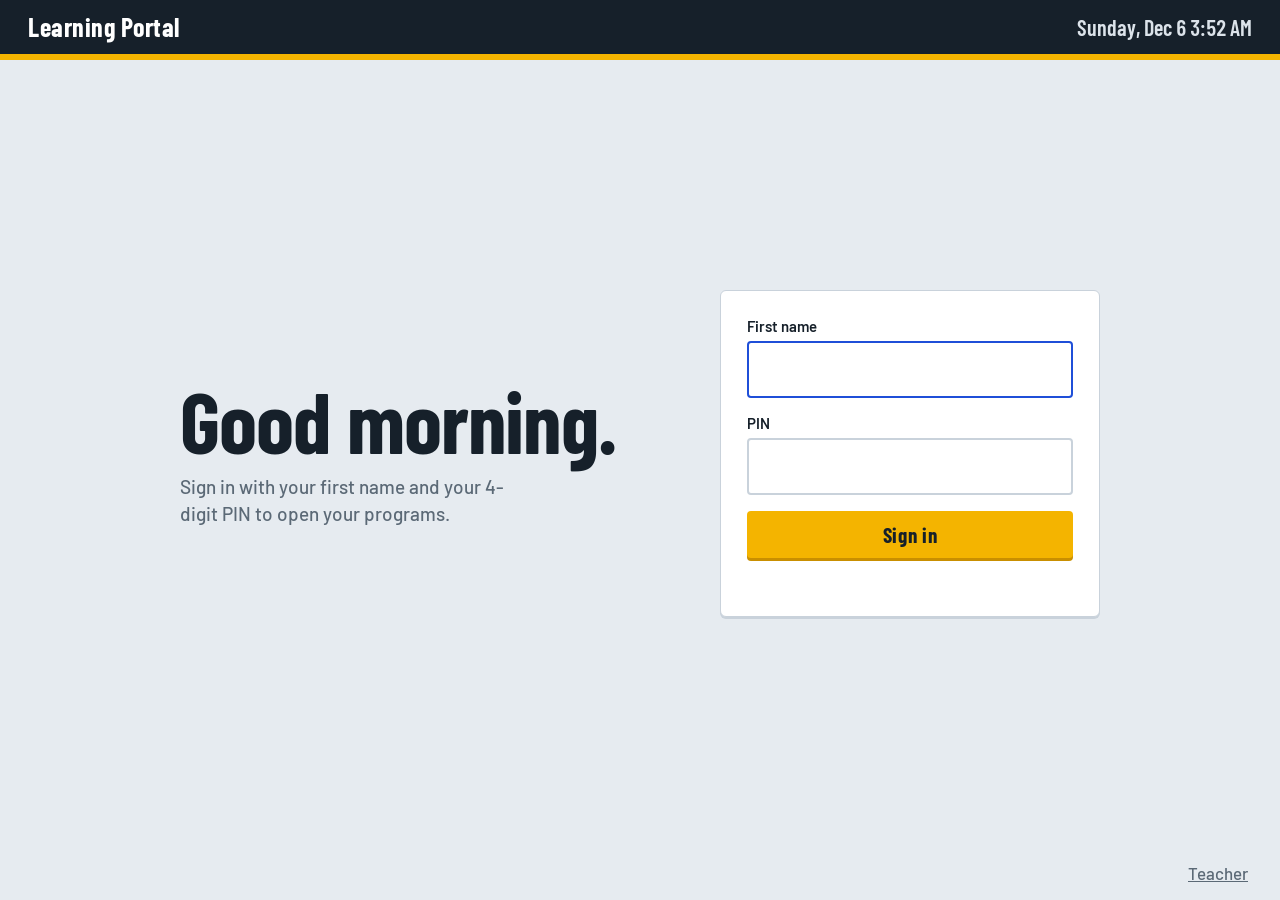
==== commit f0112e70: "Rename index (1).html to index.html" ====
--- a/index.html
+++ b/index.html
@@ -1,3286 +1,591 @@
 <!DOCTYPE html>
-<html lang="en" data-theme="dark">
+<html lang="en">
 <head>
 <meta charset="utf-8">
-<meta name="viewport" content="width=device-width, initial-scale=1, viewport-fit=cover">
-<title>Apex Karts</title>
-<link rel="icon" href="data:image/svg+xml,<svg xmlns=%22http://www.w3.org/2000/svg%22 viewBox=%220 0 100 100%22><text y=%22.9em%22 font-size=%2290%22>🏎️</text></svg>">
+<meta name="viewport" content="width=device-width, initial-scale=1">
+<title>Learning Portal</title>
 <link rel="preconnect" href="https://fonts.googleapis.com">
 <link rel="preconnect" href="https://fonts.gstatic.com" crossorigin>
-<link href="https://fonts.googleapis.com/css2?family=Barlow:wght@400;500;600;700&family=Big+Shoulders+Display:wght@700;800&display=swap" rel="stylesheet">
+<link href="https://fonts.googleapis.com/css2?family=Barlow+Condensed:wght@500;600;700&family=Barlow:wght@400;500;600&display=swap" rel="stylesheet">
 <style>
+/* ===== SETTINGS: the only lines you might ever change ===== */
+/* (Your Supabase address and key are in the script near the bottom.) */
+
 :root{
-  --bg:#0e111a; --panel:#171b27; --panel2:#212738; --line:#2e3548;
-  --text:#eef0f5; --muted:#9ba3b9; --amber:#ffb627; --amber-ink:#1a1200; --amber-soft:#3a2f12;
-  --cyan:#4fd1e6; --good:#4ade80; --bad:#f87171; --good-soft:#15301f; --bad-soft:#3b1c1c; --flame:#ff6b35; --red:#e5383b;
-  color-scheme:dark; box-sizing:border-box;
-  padding-top:env(safe-area-inset-top,0px); padding-bottom:env(safe-area-inset-bottom,0px);
-}
-@media (prefers-color-scheme:dark){
-  :root:not([data-theme="light"]){
-    --bg:#0e111a; --panel:#171b27; --panel2:#212738; --line:#2e3548;
-    --text:#eef0f5; --muted:#9ba3b9; --amber:#ffb627; --amber-ink:#1a1200; --amber-soft:#3a2f12;
-    --cyan:#4fd1e6; --good:#4ade80; --bad:#f87171; --good-soft:#15301f; --bad-soft:#3b1c1c; --flame:#ff6b35; --red:#e5383b;
-    color-scheme:dark;
-  }
-}
-:root[data-theme="dark"]{
-  --bg:#0e111a; --panel:#171b27; --panel2:#212738; --line:#2e3548;
-  --text:#eef0f5; --muted:#9ba3b9; --amber:#ffb627; --amber-ink:#1a1200; --amber-soft:#3a2f12;
-  --cyan:#4fd1e6; --good:#4ade80; --bad:#f87171; --good-soft:#15301f; --bad-soft:#3b1c1c; --flame:#ff6b35; --red:#e5383b;
-  color-scheme:dark;
+  --steel:#E6EBF0; --panel:#FFFFFF; --ink:#16202A; --muted:#5B6976;
+  --line:#C9D2DB; --signal:#F4B400; --signal-dark:#C98F00; --blue:#1F4FD8;
+  --bad:#B42318; --good:#0F7B4A;
+  --cond:"Barlow Condensed","Arial Narrow",Arial,sans-serif;
+  --body:"Barlow",Arial,Helvetica,sans-serif;
 }
 *{box-sizing:border-box}
-html{scroll-padding-top:env(safe-area-inset-top,0px)}
-body{margin:0;background:var(--bg);color:var(--text);font:16px/1.45 "Barlow",system-ui,-apple-system,"Segoe UI",sans-serif;-webkit-font-smoothing:antialiased}
+html,body{height:100%;margin:0}
+body{background:var(--steel);color:var(--ink);font:500 17px/1.45 var(--body);}
 button,input{font:inherit;color:inherit}
-button{cursor:pointer}
-:focus-visible{outline:3px solid var(--amber);outline-offset:2px}
-.num{font-variant-numeric:tabular-nums}
-.disp{font-family:"Big Shoulders Display","Barlow",Impact,sans-serif;font-weight:800;letter-spacing:.01em;line-height:1}
-.fr{display:inline-flex;flex-direction:column;vertical-align:middle;font-size:.72em;line-height:1.08;text-align:center;margin:0 1px}
-.fr>span:first-child{border-bottom:1.5px solid currentColor;padding:0 2px}
-
-.top{display:flex;align-items:center;gap:10px 14px;flex-wrap:wrap;padding:12px 18px;max-width:1160px;margin:0 auto}
-.brand{margin-right:auto;display:flex;align-items:baseline;gap:12px}
-.brand b{font-size:32px}
-.brand span{color:var(--muted);font-size:15px}
-.stat{display:flex;align-items:center;gap:8px;background:var(--panel);border:1px solid var(--line);border-radius:999px;padding:5px 14px 5px 8px}
-.stat svg{flex:none}
-.stat strong{font-size:19px;font-weight:700}
-.stat .xp{display:flex;flex-direction:column;gap:3px;min-width:90px}
-.stat .xp small{font-size:12px;color:var(--muted);line-height:1}
-.bar{height:7px;border-radius:4px;background:var(--panel2);overflow:hidden}
-.bar i{display:block;height:100%;background:var(--amber);border-radius:4px;transition:width .6s ease}
-.bar.good i{background:var(--good)}
-.menu{display:flex;gap:6px}
-.ghost{background:transparent;border:1px solid var(--line);border-radius:8px;padding:6px 11px;font-size:14px;color:var(--muted)}
-.ghost:hover{color:var(--text);border-color:var(--muted)}
-main{max-width:1160px;margin:0 auto;padding:0 18px 60px}
-.btn{background:var(--amber);color:var(--amber-ink);border:0;border-radius:10px;padding:11px 20px;font-weight:700;font-size:17px}
-.btn:hover:not(:disabled){filter:brightness(1.06)}
-.btn:disabled{opacity:.45;cursor:not-allowed}
-.btn.big{font-size:20px;padding:14px 26px}
-.btn.line{background:transparent;color:var(--text);border:1px solid var(--line)}
-.btn.line:hover{border-color:var(--amber)}
-.btn.good{background:var(--good);color:#06240f}
-body{background:radial-gradient(1200px 500px at 50% -120px,#1d2440 0,transparent 70%),var(--bg)}
-.brand b{letter-spacing:.06em}
-.brand b i{font-style:normal;color:var(--red)}
-.hero>.stage{align-self:start}
-.track{position:relative;border-radius:14px;overflow:hidden;background:#0b0e18;margin-bottom:12px;aspect-ratio:16/8.4;border:1px solid var(--line)}
-.track canvas{position:absolute;inset:0;width:100%;height:100%;display:block}
-.lbl{display:block;font-size:13px;color:var(--muted);text-transform:uppercase;letter-spacing:.08em;margin:10px 0 6px}
-.tracks{display:grid;grid-template-columns:repeat(3,1fr);gap:6px}
-.tracks button{border:1px solid var(--line);background:var(--panel2);border-radius:10px;padding:4px 4px 6px;text-align:center;line-height:1.15;display:flex;flex-direction:column;gap:3px;overflow:hidden}
-.tracks button svg{border-radius:7px;display:block}
-.tracks button b{font-size:13.5px}
-.tracks button small{font-size:11.5px;color:var(--muted)}
-.tracks button[aria-pressed="true"]{border-color:var(--amber);box-shadow:0 0 0 1px var(--amber)}
-.tracks button:disabled{opacity:.45;cursor:not-allowed}
-.tracks button:disabled svg{filter:grayscale(1) brightness(.6)}
-.paint{display:grid;grid-template-columns:minmax(0,1.4fr) minmax(0,1fr);gap:12px}
-.swatches{display:flex;flex-wrap:wrap;gap:8px;margin-top:6px}
-.swatches button{width:46px;height:46px;border-radius:12px;border:2px solid var(--line);position:relative}
-.swatches button[aria-pressed="true"]{border-color:#fff;box-shadow:0 0 0 2px var(--amber)}
-.swatches button:disabled{cursor:not-allowed}
-.swatches button:disabled::after{content:attr(data-lvl);position:absolute;inset:0;display:grid;place-items:center;background:rgba(10,12,20,.7);border-radius:10px;font-size:11px;font-weight:700;color:#cfd3df}
-.frow2{display:flex;gap:8px;align-items:center;margin-top:8px;flex-wrap:wrap}
-.frow2 input{background:var(--bg);border:1px solid var(--line);border-radius:8px;padding:8px 10px;font-size:17px;color:var(--text)}
-.sheet.wide{max-width:980px}
-.crun{position:relative}
-.crun .cv{position:relative;aspect-ratio:16/9;border-radius:12px;overflow:hidden;background:#0b0e18;width:min(100%,calc((100vh - 250px)*16/9));margin:0 auto}
-.crun canvas{position:absolute;inset:0;width:100%;height:100%;display:block}
-.steer{display:flex;gap:10px;margin:10px auto 0;width:min(100%,calc((100vh - 250px)*16/9))}
-.steer button{flex:1;font-size:28px;font-weight:800;padding:8px 0;border-radius:12px;border:1px solid var(--line);background:var(--panel2);user-select:none;-webkit-user-select:none;touch-action:none}
-.steer button:active,.steer button.on{background:var(--amber);color:var(--amber-ink)}
-.steer button.n{font-size:18px;flex:.7}
-.bonusbtn{width:100%;margin-top:8px;background:linear-gradient(90deg,#1b6fd6,#4fd1e6);color:#04121f}
-.drive{max-width:1100px;margin:0 auto}
-.track.big{aspect-ratio:16/9;width:min(100%,calc((100vh - 230px)*16/9));margin:0 auto 10px}
-.dsteer{width:min(100%,calc((100vh - 230px)*16/9));margin:0 auto}
-.dsteer button.nitro{background:linear-gradient(180deg,#1b6fd6,#1f4f9a);color:#eaf6ff;border-color:#2f6fd6}
-.dhelp{text-align:center;font-size:14.5px;margin:8px 0 0}
-.pitbox{border-radius:14px;overflow:hidden;line-height:0;margin-bottom:12px;border:1px solid var(--line)}
-.pitbox svg,.tutimg svg{width:100%;height:auto;display:block}
-.tutimg{border-radius:12px;overflow:hidden;line-height:0;margin:-4px 0 12px;background:#141a2a}
-.pitlbl{font-weight:700;color:var(--amber);font-family:"Big Shoulders Display",Barlow,sans-serif;font-size:22px;letter-spacing:.02em}
-.crew.work .arm,.crew.work .tool{animation:crewwork .35s ease-in-out infinite alternate;transform-box:fill-box;transform-origin:0 50%}
-.crew.done .arm{animation:cheer .6s ease-in-out infinite alternate;transform-box:fill-box;transform-origin:0 100%}
-.crew.wait{opacity:.85}
-@keyframes crewwork{from{transform:translateY(-2px) rotate(-4deg)}to{transform:translateY(2px) rotate(4deg)}}
-@keyframes cheer{from{transform:rotate(-8deg)}to{transform:rotate(8deg)}}
-.dov{display:flex;gap:8px;align-items:center;font-size:14.5px;margin:4px 0 6px;color:var(--text)}
-.dov input{width:18px;height:18px;accent-color:var(--amber)}
-.seg button:disabled{opacity:.45;cursor:not-allowed}
-.podium{border-radius:14px;overflow:hidden;line-height:0;margin:-4px 0 12px}
-.podium svg{width:100%;height:auto;display:block}
-.kstat{display:flex;gap:6px;flex-wrap:wrap;margin-top:8px}
-.kstat span{font-size:12.5px;background:var(--panel2);border-radius:999px;padding:3px 10px;color:var(--muted)}
-
-/* stage */
-.stage{position:relative;border-radius:14px;overflow:hidden;background:#0f1220;line-height:0}
-.stage svg{width:100%;height:auto;display:block}
-.beam,.spotb{opacity:0;transition:opacity .8s ease}
-.idle .beam{opacity:.35}
-.show .beam,.show .spotb{opacity:1}
-.ledcell{opacity:.25}
-.show .ledcell,.idle .ledcell{opacity:.85}
-.show .crowd g{animation:bob .55s ease-in-out infinite alternate}
-.show .ledcell{animation:pulse 1.6s ease-in-out infinite alternate}
-@keyframes bob{from{transform:translateY(0)}to{transform:translateY(-5px)}}
-@keyframes pulse{from{opacity:.35}to{opacity:1}}
-
-/* hub */
-.hero{display:grid;grid-template-columns:minmax(0,1.5fr) minmax(300px,1fr);gap:16px}
-.card{background:var(--panel);border:1px solid var(--line);border-radius:14px;padding:18px}
-.card h2{margin:0 0 6px;font-size:30px}
-.card p{margin:0 0 8px}
-.muted{color:var(--muted)}
-.seg{display:grid;grid-template-columns:repeat(3,1fr);gap:6px;margin:6px 0 12px}
-.seg button{border:1px solid var(--line);background:var(--panel2);border-radius:10px;padding:8px 6px;text-align:center;line-height:1.2}
-.seg button b{display:block;font-size:15px}
-.seg button small{color:var(--muted);font-size:12.5px}
-.seg button[aria-pressed="true"]{border-color:var(--amber);box-shadow:0 0 0 1px var(--amber);background:var(--amber-soft)}
-.missions{display:flex;flex-direction:column;gap:8px;margin-top:14px}
-.mis{display:grid;grid-template-columns:22px 1fr auto;gap:8px;align-items:center;font-size:15px}
-.mis .ck{width:20px;height:20px;border-radius:50%;border:2px solid var(--line);display:grid;place-items:center;font-size:12px}
-.mis.done .ck{background:var(--good);border-color:var(--good);color:var(--panel)}
-.mis.done span{color:var(--muted);text-decoration:line-through}
-.mis small{color:var(--muted)}
-h3.sec{font-family:"Big Shoulders Display","Barlow",sans-serif;font-weight:800;font-size:28px;margin:32px 0 12px}
-.prog3{display:grid;grid-template-columns:minmax(0,1fr) minmax(0,1.3fr) minmax(0,1fr);gap:12px}
-.bigl{display:flex;align-items:center;gap:16px}
-.bigl .ring{width:84px;height:84px;flex:none}
-.stats{display:grid;grid-template-columns:1fr 1fr;gap:10px}
-.stats div{background:var(--panel2);border-radius:10px;padding:10px 12px}
-.stats b{display:block;font-size:24px}
-.stats small{color:var(--muted);font-size:13px}
-.chart svg{width:100%;height:auto;display:block}
-.skills{display:grid;grid-template-columns:repeat(auto-fill,minmax(250px,1fr));gap:12px}
-.skill{background:var(--panel);border:1px solid var(--line);border-radius:14px;padding:14px;display:flex;flex-direction:column;gap:6px}
-.skill.lock{opacity:.55}
-.skill .hd{display:flex;align-items:center;gap:10px}
-.skill .ic{width:44px;height:44px;border-radius:10px;background:var(--panel2);display:grid;place-items:center;flex:none}
-.skill b{font-size:17px;line-height:1.2}
-.skill small{color:var(--muted);font-size:13.5px}
-.stars{color:var(--amber);letter-spacing:2px;font-size:18px}
-.stars .off{color:var(--line)}
-.skill .acts{display:flex;gap:8px;margin-top:4px}
-.skill .acts .btn{font-size:14.5px;padding:8px 12px;flex:1}
-.trophies{display:grid;grid-template-columns:repeat(auto-fill,minmax(130px,1fr));gap:10px}
-.tro{background:var(--panel);border:1px solid var(--line);border-radius:12px;padding:12px;text-align:center;display:flex;flex-direction:column;align-items:center;gap:4px}
-.tro b{font-size:14.5px;line-height:1.2}
-.tro small{color:var(--muted);font-size:12.5px;line-height:1.25}
-.tro.off{opacity:.42}
-.tro.off svg{filter:grayscale(1)}
-.shop{display:grid;grid-template-columns:repeat(auto-fill,minmax(160px,1fr));gap:10px}
-.item{background:var(--panel);border:1px solid var(--line);border-radius:12px;padding:12px;display:flex;flex-direction:column;gap:6px}
-.item .ic{background:#141826;border-radius:8px;line-height:0}
-.item b{font-size:16px}
-.item small{color:var(--muted);font-size:13.5px;line-height:1.3;flex:1}
-.item .owned{color:var(--good);font-weight:600;font-size:14px}
-.item .btn{font-size:15px;padding:8px 12px}
-.item .boost{font-size:13px;color:var(--good);font-weight:600}
-
-/* challenge */
-.cbar{display:flex;align-items:center;gap:12px;flex-wrap:wrap;margin-bottom:14px}
-.cbar .dots{display:flex;gap:6px;margin-right:auto}
-.cbar .dots i{width:26px;height:10px;border-radius:5px;background:var(--panel2)}
-.cbar .dots i.on{background:var(--amber)}
-.cbar .dots i.ok{background:var(--good)}
-.combo{display:flex;align-items:center;gap:6px;font-weight:700;background:var(--panel);border:1px solid var(--line);border-radius:999px;padding:5px 12px 5px 8px}
-.combo.hot{border-color:var(--flame);color:var(--flame)}
-.chal{display:grid;grid-template-columns:minmax(0,1fr) minmax(0,1fr);gap:16px}
-.scene{display:flex;gap:12px;align-items:flex-start;margin-bottom:12px}
-.av{flex:none;width:46px;height:46px;border-radius:50%;display:grid;place-items:center;font-weight:700;font-size:18px;background:var(--panel2);border:2px solid var(--line)}
-.av.dovid{background:var(--amber);color:var(--amber-ink);border-color:var(--amber)}
-.bubble{background:var(--panel);border:1px solid var(--line);border-radius:4px 14px 14px 14px;padding:12px 14px;font-size:18px}
-.bubble b.who{display:block;font-size:13.5px;color:var(--muted);font-weight:600;margin-bottom:2px}
-.vis{background:var(--panel);border:1px solid var(--line);border-radius:14px;padding:16px;display:grid;place-items:center;min-height:160px}
-.qcard{background:var(--panel);border:1px solid var(--line);border-radius:14px;padding:18px}
-.ask{font-size:24px;font-weight:600;line-height:1.3;margin:0 0 12px}
-.field{display:flex;align-items:center;border:2px solid var(--line);border-radius:12px;background:var(--bg);padding:0 14px;font-size:30px}
-.field:focus-within{border-color:var(--amber)}
-.field span{color:var(--muted)}
-.field input{border:0;background:transparent;width:100%;min-width:0;padding:10px 6px;font-size:30px;outline:none;font-variant-numeric:tabular-nums}
-.field.small{font-size:22px;padding:0 10px}
-.field.small input{font-size:22px;padding:6px 4px}
-.keypad{display:grid;grid-template-columns:repeat(4,1fr);gap:7px;margin-top:10px}
-.keypad button{border:1px solid var(--line);background:var(--panel2);border-radius:10px;padding:10px 0;font-size:22px;font-weight:600}
-.keypad button:active{transform:translateY(1px)}
-.keypad button.wide{font-size:15px}
-.checkrow{display:flex;gap:10px;margin-top:10px}
-.checkrow .btn{flex:1}
-.choices{display:flex;gap:10px;flex-wrap:wrap}
-.choices .btn{flex:1;min-width:120px}
-.tools{display:grid;grid-template-columns:repeat(4,1fr);gap:8px;margin-top:12px}
-.tools button{border:1px solid var(--line);background:var(--panel);border-radius:12px;padding:8px 4px;display:flex;flex-direction:column;align-items:center;gap:3px;font-size:13.5px;font-weight:600;line-height:1.15}
-.tools button:disabled{opacity:.4;cursor:default}
-.tools button.help{border-color:var(--amber);background:var(--amber-soft)}
-.tools svg{width:24px;height:24px}
-.fb{margin-top:12px;border-radius:12px;padding:12px 14px;font-size:17px;display:none}
-.fb.on{display:block}
-.fb.good{background:var(--good-soft)}
-.fb.soft{background:var(--amber-soft)}
-.fb .acts{display:flex;gap:8px;margin-top:8px;flex-wrap:wrap}
-.guide{margin-top:12px;border:2px solid var(--amber);border-radius:14px;padding:14px;background:var(--panel)}
-.guide .gh{display:flex;gap:10px;align-items:center;margin-bottom:10px}
-.guide .gh p{margin:0;font-size:15.5px}
-.gs{display:grid;grid-template-columns:28px 1fr;gap:8px;align-items:start;padding:8px 0;border-top:1px solid var(--line)}
-.gs .n{width:26px;height:26px;border-radius:50%;background:var(--panel2);display:grid;place-items:center;font-size:13px;font-weight:700}
-.gs.done .n{background:var(--good);color:var(--panel)}
-.gs.cur .n{background:var(--amber);color:var(--amber-ink)}
-.gs .q{font-size:17px}
-.gs .a{font-weight:700;color:var(--good)}
-.gs .row{display:flex;gap:8px;margin-top:6px;align-items:center}
-.gs .row .field{flex:1}
-.gs .hint{margin-top:6px;font-size:15px;background:var(--amber-soft);border-radius:8px;padding:7px 10px}
-.gs.later{opacity:.45}
-
-/* visuals */
-.rcpt{background:#fffdf6;color:#2a2a26;font:15px/1.5 "Courier New",monospace;padding:14px 18px;min-width:240px;border-radius:4px;box-shadow:0 1px 0 rgba(0,0,0,.08)}
-.rcpt .rl{display:flex;justify-content:space-between;gap:16px}
-.rcpt .tot{border-top:1px dashed #999;margin-top:6px;padding-top:6px;font-weight:700}
-.tiles{display:flex;flex-wrap:wrap;gap:8px;justify-content:center}
-.tile{width:74px;border:1px solid var(--line);border-radius:10px;background:var(--panel2);display:flex;flex-direction:column;align-items:center;padding:6px 4px;gap:2px}
-.tile b{font-size:17px}
-.tile small{font-size:11.5px;color:var(--muted)}
-.tile.half{border-style:dashed}
-.splitv{display:flex;align-items:center;gap:14px;flex-wrap:wrap;justify-content:center}
-.pile{display:flex;flex-direction:column;align-items:center;gap:4px}
-.pile b{font-size:22px}
-.crew{display:flex;flex-wrap:wrap;gap:6px;max-width:300px;justify-content:center}
-.person{display:flex;flex-direction:column;align-items:center;font-size:13px;color:var(--muted);font-weight:600}
-.fbar{width:100%;max-width:440px}
-.fbar svg{width:100%;height:auto;display:block}
-.packs{display:flex;gap:12px;flex-wrap:wrap;justify-content:center}
-.pack{border:1px solid var(--line);border-radius:12px;padding:10px 12px;background:var(--panel2);text-align:center;min-width:140px}
-.pack small{display:block;color:var(--muted);font-weight:600}
-.pack .cbl{display:flex;flex-wrap:wrap;gap:3px;justify-content:center;max-width:150px;margin:6px auto}
-.pack b{font-size:18px}
-.ledger{display:grid;grid-template-columns:1fr 1fr;gap:12px;width:100%;max-width:440px}
-.ledger>div{border-radius:12px;padding:12px;display:flex;flex-direction:column;gap:2px}
-.ledger .in{background:var(--good-soft)}
-.ledger .out{background:var(--bad-soft)}
-.ledger b{font-size:22px}
-.ledger span{font-size:13px;color:var(--muted)}
-.lens{display:flex;flex-direction:column;gap:12px;width:100%;max-width:440px}
-.lenrow{display:flex;align-items:center;gap:10px}
-.lenrow i{height:14px;border-radius:7px;background:repeating-linear-gradient(90deg,var(--amber) 0 18px,transparent 18px 20px)}
-.lenrow b{white-space:nowrap;font-size:18px}
-.vlabel{font-weight:700;font-size:18px;margin-bottom:8px;text-align:center}
-
-.rtab{border-collapse:collapse;font-size:20px;min-width:240px}
-.rtab th{font-size:14px;color:var(--muted);font-weight:600;padding:4px 18px;border-bottom:2px solid var(--line)}
-.rtab td{text-align:center;padding:8px 18px;font-weight:700;border-bottom:1px solid var(--line)}
-.rtab tr.q td{color:var(--amber)}
-.chain{display:flex;align-items:center;gap:8px;flex-wrap:wrap;justify-content:center}
-.chain>div{border-radius:10px;padding:8px 12px;display:flex;flex-direction:column;align-items:center;background:var(--panel2)}
-.chain>div.pos{background:var(--good-soft)}.chain>div.neg{background:var(--bad-soft)}
-.chain span{font-size:13px;color:var(--muted)}.chain b{font-size:20px}.chain i{color:var(--muted);font-style:normal}
-.eqv{display:flex;align-items:center;gap:10px;flex-wrap:wrap;justify-content:center;font-size:20px;font-weight:700}
-.eqv span{background:var(--panel2);border:1px solid var(--line);border-radius:10px;padding:10px 14px}
-.eqv span.tot{background:var(--amber-soft);border-color:var(--amber)}.eqv i{font-style:normal;color:var(--muted)}
-.raffle{display:grid;grid-template-columns:repeat(10,22px);gap:5px;justify-content:center}
-.raffle i{height:14px;border-radius:3px;background:var(--panel2);border:1px solid var(--line)}
-.raffle i.win{background:var(--amber);border-color:var(--amber)}
-.nights{display:flex;gap:14px;align-items:flex-end;justify-content:center;height:160px}
-.nights div{display:flex;flex-direction:column;align-items:center;gap:3px}
-.nights i{width:38px;border-radius:6px 6px 0 0;background:var(--amber)}
-.nights b{font-size:16px}.nights small{font-size:12px;color:var(--muted)}
-.vis svg{max-width:100%}
-/* floating rewards & banner */
-.float{position:fixed;font-weight:800;font-size:28px;color:var(--good);pointer-events:none;z-index:40;animation:floatup 1.3s ease-out forwards;text-shadow:0 1px 0 var(--panel)}
-@keyframes floatup{from{opacity:0;transform:translate(-50%,0) scale(.8)}15%{opacity:1;transform:translate(-50%,-10px) scale(1.1)}to{opacity:0;transform:translate(-50%,-80px) scale(1)}}
-.banner{position:fixed;left:50%;top:22%;transform:translateX(-50%);z-index:45;pointer-events:none;display:none;text-align:center;background:var(--panel);border:2px solid var(--amber);border-radius:18px;padding:18px 30px;box-shadow:0 10px 40px rgba(0,0,0,.35)}
-.banner.on{display:block;animation:pop .45s cubic-bezier(.2,1.4,.4,1)}
-.banner b{display:block;font-family:"Big Shoulders Display","Barlow",sans-serif;font-size:44px;font-weight:800;color:var(--amber);line-height:1}
-.banner span{font-size:18px;font-weight:600}
-@keyframes pop{from{transform:translateX(-50%) scale(.6);opacity:0}to{transform:translateX(-50%) scale(1);opacity:1}}
-.flash{animation:flash .6s ease}
-@keyframes flash{0%{box-shadow:0 0 0 0 var(--good)}50%{box-shadow:0 0 0 6px var(--good)}100%{box-shadow:0 0 0 0 transparent}}
-
-/* scratch pad */
-.pad{position:fixed;right:16px;bottom:16px;width:min(440px,calc(100vw - 32px));height:min(520px,70vh);background:var(--panel);border:2px solid var(--line);border-radius:16px;z-index:30;display:flex;flex-direction:column;box-shadow:0 10px 40px rgba(0,0,0,.35)}
-.pad[hidden]{display:none}
-.pad .ph{display:flex;align-items:center;gap:6px;padding:8px 10px;border-bottom:1px solid var(--line)}
-.pad .ph b{margin-right:auto}
-.pad .ph button{border:1px solid var(--line);background:var(--panel2);border-radius:8px;padding:5px 10px;font-size:14px}
-.pad .ph button[aria-pressed="true"]{border-color:var(--amber);background:var(--amber-soft)}
-.pad .pq{padding:6px 12px;font-size:14px;color:var(--muted);border-bottom:1px solid var(--line)}
-.pad canvas{flex:1;width:100%;touch-action:none;background-image:linear-gradient(var(--line) 1px,transparent 1px),linear-gradient(90deg,var(--line) 1px,transparent 1px);background-size:28px 28px;border-radius:0 0 14px 14px;cursor:crosshair}
-
-/* modal */
-.modal{position:fixed;inset:0;background:rgba(8,10,18,.62);display:none;align-items:center;justify-content:center;padding:16px;z-index:20}
-.modal.on{display:flex}
-.sheet{background:var(--panel);color:var(--text);border:1px solid var(--line);border-radius:16px;max-width:620px;width:100%;max-height:94%;overflow:auto;padding:22px 24px}
-.sheet h2{font-size:38px;margin:4px 0 8px}
-.sheet p{margin:0 0 10px}
-.sheet .acts{display:flex;gap:10px;justify-content:flex-end;margin-top:16px;flex-wrap:wrap}
-.sheet label{font-size:14px;color:var(--muted)}
-.sheet input[type=text],.sheet textarea{width:100%;padding:10px 12px;border:1px solid var(--line);border-radius:8px;background:var(--bg);font-size:17px;margin-top:4px}
-.sheet textarea{height:84px;font:12px/1.3 ui-monospace,Menlo,monospace;resize:vertical}
-.sheet .stage{margin:-4px 0 14px}
-.pdots{display:flex;gap:6px;justify-content:center;margin-top:12px}
-.pdots i{width:8px;height:8px;border-radius:50%;background:var(--line)}
-.pdots i.on{background:var(--amber)}
-.tut{display:flex;gap:16px;align-items:center}
-.tut .tic{flex:none;width:96px;height:96px;background:var(--amber-soft);border-radius:20px;display:grid;place-items:center}
-.tut .tic svg{width:54px;height:54px}
-.sum{display:grid;grid-template-columns:repeat(3,1fr);gap:8px;margin:10px 0}
-.sum div{background:var(--panel2);border-radius:10px;padding:10px;text-align:center}
-.sum b{display:block;font-size:24px}
-.sum small{color:var(--muted);font-size:13px}
-.pay .l{display:flex;justify-content:space-between;gap:10px;padding:6px 0;border-bottom:1px solid var(--line)}
-.pay .l.tot{border:0;font-size:24px;font-weight:700;padding-top:10px}
-.notice{background:var(--amber-soft);border-radius:10px;padding:10px 12px;font-size:15.5px;margin-top:10px}
-/* video */
-.video{background:#0f1220;border-radius:14px;padding:18px;min-height:250px;display:grid;place-items:center;color:#ece7da;--panel:#1f2434;--panel2:#283044;--line:#3a4258;--muted:#a8aec0;--text:#ece7da;--good-soft:#1f3a2a;--bad-soft:#40251f;--amber:#f0b44c}
-.video .frame{width:100%;display:flex;flex-direction:column;align-items:center;gap:12px;animation:vin .5s ease}
-@keyframes vin{from{opacity:0;transform:translateY(8px)}to{opacity:1;transform:none}}
-.vcap{font-size:20px;line-height:1.4;margin:14px 0 6px;min-height:58px}
-.vprog{display:flex;gap:4px;margin:8px 0}
-.vprog i{flex:1;height:5px;border-radius:3px;background:var(--line);overflow:hidden}
-.vprog i.on{background:var(--amber)}
-.vprog i.cur b{display:block;height:100%;background:var(--amber);width:0;animation:vfill linear forwards}
-@keyframes vfill{to{width:100%}}
-.vctl{display:flex;gap:8px;justify-content:center;flex-wrap:wrap}
-.toast{position:fixed;left:50%;bottom:22px;transform:translateX(-50%);background:var(--text);color:var(--bg);padding:10px 18px;border-radius:999px;font-weight:600;opacity:0;transition:opacity .3s;pointer-events:none;z-index:50;max-width:90vw;text-align:center}
-.toast.on{opacity:1}
-@media (prefers-reduced-motion:reduce){.show .crowd g,.show .ledcell,.float,.banner.on,.video .frame{animation:none}.beam,.spotb{transition:none}}
-
-
-/* ===== sign-in and teacher view ===== */
-body[data-mode="out"] .top, body[data-mode="out"] #view, body[data-mode="teacher"] .top, body[data-mode="teacher"] #view{display:none}
-body[data-mode="app"] .gate, body[data-mode="teacher"] .gate{display:none}
-.tview{display:none}
-body[data-mode="teacher"] .tview{display:block}
-.gate{min-height:100vh;display:grid;place-items:center;padding:20px 16px}
-.gwrap{width:min(560px,100%)}
-.gstage{margin-bottom:-28px;box-shadow:0 20px 60px rgba(0,0,0,.25)}
-.gcard{position:relative;background:var(--panel);border:1px solid var(--line);border-radius:16px;padding:22px 24px;margin:0 18px;box-shadow:0 10px 40px rgba(0,0,0,.18)}
-.gbrand{display:flex;align-items:baseline;gap:12px;margin-bottom:8px}.gbrand b{font-size:44px}.gbrand span{color:var(--muted)}
-.frow{display:block;margin-top:12px}.frow span{display:block;font-size:14px;color:var(--muted);margin-bottom:4px}
-.frow input{width:100%;padding:11px 12px;border:2px solid var(--line);border-radius:10px;background:var(--bg);font-size:20px}
-.frow input:focus{border-color:var(--amber);outline:none}
-.err{color:var(--bad);min-height:22px;margin:8px 0 0;font-size:15px}
-.gacts{display:flex;align-items:center;gap:12px;margin-top:8px}
-.link{background:none;border:0;color:var(--muted);text-decoration:underline;padding:0;font-size:14px}
-.saving{font-size:13px;color:var(--muted);align-self:center;min-width:56px;text-align:right}
-.saving.bad{color:var(--bad);font-weight:600}
-.clockwarn{font-size:13px;color:var(--bad);font-weight:700;align-self:center}
-.tview{padding:18px}
-.twrap{max-width:1320px;margin:0 auto}
-.thead{display:flex;align-items:center;gap:10px;flex-wrap:wrap;margin-bottom:12px}
-.thead h2{font-size:34px;margin:0 auto 0 0}
-.tbar{display:flex;align-items:center;gap:12px;flex-wrap:wrap;background:var(--panel);border:1px solid var(--line);border-radius:12px;padding:10px 14px;margin-bottom:12px;font-size:15px}
-.tbar input[type=time]{padding:5px 7px;border:1px solid var(--line);border-radius:6px;background:var(--bg)}
-.tgrid{display:grid;grid-template-columns:minmax(0,1.7fr) minmax(320px,1fr);gap:12px;align-items:start}
-@media (max-width:1050px){.tgrid{grid-template-columns:1fr}}
-.tcard{background:var(--panel);border:1px solid var(--line);border-radius:12px;padding:14px;overflow:auto;max-height:78vh}
-.tbl{width:100%;border-collapse:collapse;font-size:14px}
-.tbl th{text-align:left;color:var(--muted);font-weight:600;font-size:12.5px;padding:6px 8px;border-bottom:2px solid var(--line);white-space:nowrap}
-.tbl td{padding:8px;border-bottom:1px solid var(--line);vertical-align:top}
-.tbl td.n{text-align:right;white-space:nowrap}
-.chips{display:flex;flex-wrap:wrap;gap:4px;max-width:300px}
-.chip{font-size:12px;border:1px solid var(--line);border-radius:999px;padding:1px 8px;white-space:nowrap;color:var(--muted)}
-.chip.cur{border-color:var(--amber);color:var(--text);font-weight:700}
-.chip.ok{border-color:var(--good);color:var(--good)}
-.chip.lock{opacity:.45}
-.small{font-size:12.5px;color:var(--muted)}
-.tlog td{font-size:13.5px}
-/* ===== long division house ===== */
-.ld{display:inline-grid;font:700 30px/1.25 "Barlow",system-ui,sans-serif;font-variant-numeric:tabular-nums;padding:6px 10px}
-.ldr{display:grid;grid-template-columns:auto repeat(var(--n),1.15ch);justify-items:center}
-.ldr>span{min-width:1.15ch;text-align:center}
-.ldr .q{color:var(--amber)}
-.ldr .new{color:var(--amber)}
-.ldd{padding-right:10px;color:var(--cyan);justify-self:end}
-.ldr .dv{position:relative;border-top:3px solid var(--text);padding:0 .08ch}
-.ldr .dv.first{border-left:3px solid var(--text);border-top-left-radius:10px;padding-left:4px}
-.ldr .dv.dot::after{content:".";position:absolute;right:-.35ch;bottom:0;color:var(--text)}
-.ldr .ul{border-bottom:2.5px solid var(--muted);color:var(--muted)}
-.ldr .mi{color:var(--muted);justify-self:end}
-.ldr .bd{color:var(--cyan)}
-.ldans{margin-top:8px;font-size:22px;text-align:center}.ldans span{color:var(--muted)}
-.pop{animation:popin .45s cubic-bezier(.2,1.5,.4,1) both}
-@keyframes popin{from{opacity:0;transform:translateY(-8px) scale(.6)}}
-.share .grp{display:flex;flex-wrap:wrap;gap:10px;justify-content:center;margin-top:6px}
-.share .grp i{width:54px;height:54px;border-radius:14px;border:2px dashed var(--amber);display:grid;place-items:center;font-style:normal;font-weight:800;font-size:22px;color:var(--amber);animation:popin .5s both}
-.goal{margin-top:14px;border-top:1px solid var(--line);padding-top:12px}
-.goal p{margin:4px 0 6px}
-.gl{display:flex;gap:8px;align-items:center;font-size:15px;margin-top:6px}
-.gl span{width:24px;height:24px;border-radius:50%;background:var(--panel2);display:grid;place-items:center;font-size:13px;font-weight:700;flex:none}
-.gl.ok span{background:var(--good);color:var(--panel)}
-.gl.ok{color:var(--muted)}
-.skill small b{font-size:inherit;font-weight:700;line-height:inherit}
-.skill .tag{align-self:flex-start;font-size:12px;font-weight:700;border-radius:999px;padding:2px 9px;background:var(--amber-soft);color:var(--amber)}
-.skill .tag.ok{background:var(--good-soft);color:var(--good)}
-@media (prefers-reduced-motion:reduce){.pop,.share .grp i{animation:none}}
-/* ===== motion and graphics ===== */
-#fx{position:fixed;inset:0;width:100vw;height:100vh;pointer-events:none;z-index:60}
-.beams .beam,.beams .spotb{transform-box:fill-box;transform-origin:50% 0}
-.idle .beams .beam{animation:sweep 9s ease-in-out infinite alternate}
-.show .beams .beam{animation:sweep 3.4s ease-in-out infinite alternate}
-.beams .beam:nth-child(2n){animation-direction:alternate-reverse}
-.beams .beam:nth-child(3n){animation-duration:7s}
-.show .beams{animation:hue 6s linear infinite}
-@keyframes sweep{from{transform:rotate(-11deg)}to{transform:rotate(11deg)}}
-@keyframes hue{to{filter:hue-rotate(360deg)}}
-.pool{opacity:0;transition:opacity .8s}
-.idle .pool{opacity:.25}.show .pool{opacity:.7;animation:poolp 1.7s ease-in-out infinite alternate}
-@keyframes poolp{from{opacity:.4}to{opacity:.8}}
-.flare{opacity:.0;transition:opacity .6s}
-.show .flare{opacity:1;animation:flare 1.1s ease-in-out infinite alternate}
-.idle .flare{opacity:.35}
-@keyframes flare{from{opacity:.55}to{opacity:1}}
-.haze ellipse{animation:drift 16s ease-in-out infinite alternate}
-.haze ellipse:nth-child(2){animation-duration:21s;animation-direction:alternate-reverse}
-@keyframes drift{from{transform:translateX(-40px)}to{transform:translateX(40px)}}
-.mote{animation:twinkle 3.2s ease-in-out infinite}
-@keyframes twinkle{0%,100%{opacity:0}50%{opacity:.9}}
-.marq{animation:marq 9s linear infinite}
-@keyframes marq{from{transform:translateX(380px)}to{transform:translateX(-620px)}}
-.eqbar{transform-box:fill-box;transform-origin:50% 100%;animation:eq .45s ease-in-out infinite alternate}
-@keyframes eq{from{transform:scaleY(.15)}to{transform:scaleY(1)}}
-.stage.boot .beams,.stage.boot .pool{animation:rigon 1.6s ease both}
-.stage.boot .lamp{animation:lampon .25s steps(2) both}
-@keyframes rigon{0%{opacity:0}40%{opacity:0}100%{opacity:1}}
-@keyframes lampon{from{opacity:0}to{opacity:1}}
-.stat.bump{animation:bump .45s cubic-bezier(.2,1.6,.4,1)}
-.stat.bump strong{color:var(--good)}
-@keyframes bump{40%{transform:scale(1.14)}100%{transform:scale(1)}}
-.combo.bump{animation:bump .45s cubic-bezier(.2,1.6,.4,1)}
-.combo.hot svg{animation:flicker .35s ease-in-out infinite alternate;transform-origin:50% 90%}
-.combo.hot{box-shadow:0 0 0 0 var(--flame);animation:hotglow 1.4s ease-in-out infinite}
-@keyframes flicker{from{transform:scale(1) rotate(-4deg)}to{transform:scale(1.18) rotate(4deg)}}
-@keyframes hotglow{50%{box-shadow:0 0 14px 1px color-mix(in srgb,var(--flame) 45%,transparent)}}
-.bar i{position:relative;overflow:hidden}
-.bar i::after{content:"";position:absolute;inset:0;background:linear-gradient(90deg,transparent,rgba(255,255,255,.55),transparent);transform:translateX(-100%);animation:shine 2.8s ease-in-out infinite}
-@keyframes shine{60%,100%{transform:translateX(100%)}}
-.skill .bar i{animation:grow 1.1s cubic-bezier(.2,.8,.2,1) both}
-@keyframes grow{from{width:0}}
-.ring .arc{animation:ringin 1.3s cubic-bezier(.2,.8,.2,1) both}
-@keyframes ringin{from{stroke-dasharray:0 999}}
-.chart rect{transform-box:fill-box;transform-origin:50% 100%;animation:rise .8s cubic-bezier(.2,.8,.2,1) both}
-@keyframes rise{from{transform:scaleY(0)}}
-.cbar .dots i.on{animation:dotpulse 1.2s ease-in-out infinite}
-@keyframes dotpulse{50%{filter:brightness(1.35);transform:scaleY(1.3)}}
-.chal.enter .lefts{animation:inl .5s cubic-bezier(.2,.8,.2,1) both}
-.chal.enter>div:last-child{animation:inr .5s .08s cubic-bezier(.2,.8,.2,1) both}
-@keyframes inl{from{opacity:0;transform:translateX(-24px)}}
-@keyframes inr{from{opacity:0;transform:translateX(24px)}}
-.field.shake{animation:shake .4s}
-@keyframes shake{20%,60%{transform:translateX(-6px)}40%,80%{transform:translateX(6px)}}
-.qcard.win{animation:win .7s ease}
-@keyframes win{0%{box-shadow:0 0 0 0 var(--good)}40%{box-shadow:0 0 0 8px color-mix(in srgb,var(--good) 35%,transparent),0 0 40px color-mix(in srgb,var(--good) 30%,transparent)}100%{box-shadow:0 0 0 0 transparent}}
-.item.got{animation:win .9s ease}
-.tro:not(.off){position:relative;overflow:hidden}
-.tro:not(.off) svg{filter:drop-shadow(0 0 6px color-mix(in srgb,var(--amber) 55%,transparent))}
-.tro:not(.off)::after{content:"";position:absolute;inset:-40%;background:linear-gradient(115deg,transparent 40%,rgba(255,255,255,.35) 50%,transparent 60%);transform:translateX(-100%);animation:glint 5s ease-in-out infinite}
-@keyframes glint{70%,100%{transform:translateX(100%)}}
-.banner.on b{animation:glow 1s ease-in-out infinite alternate}
-@keyframes glow{from{text-shadow:0 0 0 transparent}to{text-shadow:0 0 18px color-mix(in srgb,var(--amber) 70%,transparent)}}
-.video{background:radial-gradient(circle at var(--sx,30%) 20%,#2a3150 0,#0f1220 60%);animation:vspot 9s ease-in-out infinite alternate}
-@property --sx{syntax:'<percentage>';inherits:false;initial-value:30%}
-@keyframes vspot{from{--sx:20%}to{--sx:80%}}
-.ka{margin-top:16px;border-top:1px solid var(--line);padding-top:12px}
-.ka p{margin:0 0 8px}
-.vpick{display:flex;align-items:center;gap:10px;flex-wrap:wrap;margin:6px 0 4px;padding:10px 12px;background:var(--panel2);border-radius:10px}
-.vpick select{padding:7px 8px;border:1px solid var(--line);border-radius:8px;background:var(--bg);font-size:15px;max-width:100%}
-.kab{display:flex;width:100%;align-items:center;gap:10px;padding:10px 12px;border:1px solid var(--line);border-radius:10px;background:var(--panel2);color:var(--text);font-weight:600;margin-top:6px;text-align:left;font-size:16px}
-.kab:hover{border-color:var(--amber)}
-.kab svg{width:22px;height:22px;flex:none;color:var(--cyan)}
-.kab small{margin-left:auto;color:var(--amber);font-weight:700}
-.yt{position:fixed;inset:0;z-index:80;background:rgba(8,10,16,.82);display:grid;place-items:center;padding:12px}
-.ytbox{width:min(1000px,100%);background:var(--panel);border-radius:14px;overflow:hidden;box-shadow:0 20px 60px rgba(0,0,0,.4)}
-.ythead{display:flex;align-items:center;gap:10px;padding:10px 14px}
-.ythead b{font-size:18px}
-.ytstage{position:relative;aspect-ratio:16/9;max-height:calc(100vh - 110px);background:#000;margin:0 auto}
-.ytframe,.ytframe iframe{position:absolute;inset:0;width:100%;height:100%;border:0}
-.ytcover{position:absolute;inset:0;background:#0f1220;color:#fff8ea;display:grid;place-items:center;text-align:center;cursor:pointer;padding:20px}
-[hidden]{display:none!important}
-.ytcover b{font-size:26px}.ytcover p{color:#c9c2b4;margin:6px 0 14px}
-@media (prefers-reduced-motion:reduce){
-  .crew .arm,.crew .tool,.beams,.beams .beam,.pool,.flare,.haze ellipse,.mote,.marq,.eqbar,.stage.boot *,.stat.bump,.combo,.combo svg,.bar i,.bar i::after,.ring .arc,.chart rect,.cbar .dots i,.chal.enter>div,.chal.enter .lefts,.field.shake,.qcard.win,.item.got,.tro::after,.banner.on b,.video{animation:none!important}
-}
-@media (max-width:880px){
-  .hero,.chal,.prog3,.paint{grid-template-columns:1fr}
-}
-@media (max-width:520px){
-  .brand b{font-size:26px}
-  .ask{font-size:21px}
-  .tools{grid-template-columns:repeat(2,1fr)}
-  .tut{flex-direction:column}
-  .sum{grid-template-columns:1fr 1fr}
+:focus-visible{outline:3px solid var(--blue);outline-offset:2px}
+.hidden{display:none !important}
+
+/* ---- layout ---- */
+.screen{min-height:100%;display:flex;flex-direction:column}
+.topbar{display:flex;align-items:center;justify-content:space-between;
+  padding:14px 28px;background:var(--ink);color:#fff;border-bottom:6px solid var(--signal)}
+.brand{font:700 26px/1 var(--cond);letter-spacing:.02em}
+.clock{font:600 22px/1 var(--cond);color:#DCE3EA;font-variant-numeric:tabular-nums}
+main{flex:1;display:flex;align-items:center;justify-content:center;padding:24px}
+
+/* ---- sign in ---- */
+.signin{display:grid;grid-template-columns:1fr 380px;gap:48px;align-items:center;
+  width:100%;max-width:920px}
+.hello h1{font:700 clamp(46px,7vw,86px)/.92 var(--cond);margin:0 0 14px;letter-spacing:-.01em}
+.hello p{margin:0;color:var(--muted);font-size:19px;max-width:30ch}
+.card{background:var(--panel);border:1px solid var(--line);border-radius:6px;padding:26px 26px 22px;
+  box-shadow:0 2px 0 var(--line)}
+label{display:block;font:600 15px/1.2 var(--body);margin:0 0 6px}
+.field{margin-bottom:16px}
+input[type=text],input[type=password],input[type=url],input[type=number]{
+  width:100%;padding:12px 14px;border:2px solid var(--line);border-radius:4px;background:#fff;font-size:20px}
+input:focus{border-color:var(--blue);outline:none}
+.pin{letter-spacing:.5em;font-variant-numeric:tabular-nums}
+.btn{display:inline-flex;align-items:center;justify-content:center;gap:8px;border:0;border-radius:4px;
+  padding:13px 22px;font:700 21px/1 var(--cond);letter-spacing:.03em;cursor:pointer;
+  background:var(--signal);color:var(--ink);box-shadow:0 3px 0 var(--signal-dark)}
+.btn:active{transform:translateY(2px);box-shadow:0 1px 0 var(--signal-dark)}
+.btn[disabled]{opacity:.55;cursor:wait}
+.btn.wide{width:100%}
+.btn.plain{background:#fff;border:2px solid var(--line);box-shadow:none;font-size:18px;padding:10px 16px}
+.btn.small{font-size:16px;padding:8px 12px}
+.btn.danger{background:#fff;border:2px solid #E7B4AE;color:var(--bad);box-shadow:none}
+.msg{min-height:24px;margin:12px 0 0;font-weight:600}
+.msg.bad{color:var(--bad)} .msg.good{color:var(--good)}
+.linkbtn{background:none;border:0;color:var(--muted);text-decoration:underline;cursor:pointer;padding:4px}
+.foot{padding:10px 28px;display:flex;justify-content:flex-end}
+
+/* ---- program choice ---- */
+.choose{width:100%;max-width:980px}
+.choose h1{font:700 clamp(40px,6vw,68px)/.95 var(--cond);margin:0 0 6px}
+.choose .sub{color:var(--muted);margin:0 0 26px;font-size:19px}
+.tiles{display:grid;grid-template-columns:repeat(auto-fill,minmax(210px,1fr));gap:16px}
+.tile{display:flex;flex-direction:column;align-items:flex-start;gap:14px;text-align:left;
+  background:var(--panel);border:2px solid var(--line);border-left:10px solid var(--signal);border-radius:4px;
+  padding:20px;cursor:pointer;min-height:132px;text-decoration:none;color:var(--ink)}
+.tile:hover{border-color:var(--ink);border-left-color:var(--signal)}
+.tile .ic{font-size:36px;line-height:1}
+.tile .nm{font:700 27px/1.05 var(--cond)}
+.row{display:flex;gap:12px;align-items:center;flex-wrap:wrap}
+.going{text-align:center}
+.going h1{font:700 clamp(40px,6vw,72px)/1 var(--cond);margin:0 0 10px}
+.going .ic{font-size:64px}
+
+/* ---- teacher ---- */
+.teacher{width:100%;max-width:1000px;align-self:flex-start}
+.tabs{display:flex;gap:4px;border-bottom:3px solid var(--ink);margin:0 0 20px}
+.tab{background:none;border:0;padding:10px 18px;font:700 21px/1 var(--cond);cursor:pointer;color:var(--muted);
+  border-radius:4px 4px 0 0}
+.tab[aria-selected=true]{background:var(--ink);color:#fff}
+.tbl{width:100%;border-collapse:collapse;background:var(--panel);border:1px solid var(--line)}
+.tbl th,.tbl td{text-align:left;padding:10px 12px;border-bottom:1px solid var(--line);vertical-align:middle}
+.tbl th{font:600 15px/1.2 var(--body);color:var(--muted);background:#F4F6F8}
+.tbl td.act{white-space:nowrap;text-align:right}
+.url{color:var(--muted);font-size:15px;word-break:break-all}
+.tag{display:inline-block;background:#FDECEA;color:var(--bad);font-size:13px;font-weight:600;padding:2px 8px;border-radius:10px}
+.form{background:var(--panel);border:1px solid var(--line);border-left:6px solid var(--signal);padding:18px;margin-top:18px;border-radius:4px}
+.form h3{font:700 24px/1 var(--cond);margin:0 0 14px}
+.grid2{display:grid;grid-template-columns:90px 1fr 1.5fr 90px;gap:12px}
+.grid3{display:grid;grid-template-columns:1fr 160px;gap:12px}
+.checks{display:flex;flex-wrap:wrap;gap:8px 18px;margin:4px 0 14px}
+.checks label{display:flex;gap:8px;align-items:center;font-weight:500;margin:0;cursor:pointer}
+.checks input{width:20px;height:20px}
+.empty{padding:18px;background:var(--panel);border:1px dashed var(--line);color:var(--muted)}
+.hint{color:var(--muted);font-size:15px;margin:4px 0 0}
+.scroll{overflow-x:auto}
+
+@media (max-width:760px){
+  .signin{grid-template-columns:1fr;gap:20px}
+  .hello h1{font-size:48px}
+  .grid2,.grid3{grid-template-columns:1fr}
+  .topbar{padding:12px 16px}
+}
+@media (prefers-reduced-motion:no-preference){
+  .going .ic{animation:pulse 1s ease-in-out infinite alternate}
+  @keyframes pulse{to{transform:translateY(-6px)}}
 }
 </style>
 </head>
-<body data-mode="out">
-<header class="top">
-  <div class="brand"><b class="disp">APE<i>X</i></b><span id="coName"></span></div>
-  <div class="stat" id="cashPill" title="Cash"><svg width="22" height="22" viewBox="0 0 22 22" aria-hidden="true"><circle cx="11" cy="11" r="10" fill="var(--amber)"/><text x="11" y="15.5" text-anchor="middle" font-size="13" font-weight="700" fill="var(--amber-ink)" font-family="Barlow,sans-serif">$</text></svg><strong class="num" id="cash">$0</strong></div>
-  <div class="stat" title="Company level"><svg width="22" height="22" viewBox="0 0 24 24" aria-hidden="true"><path d="M12 2l2.9 6.6 7.1.6-5.4 4.7 1.6 7L12 17.3 5.8 21l1.6-7L2 9.2l7.1-.6z" fill="var(--amber)"/></svg><div class="xp"><strong id="lvl" style="font-size:15px;line-height:1">Level 1</strong><div class="bar"><i id="xpbar" style="width:0"></i></div></div></div>
-  <div class="stat" title="Days in a row"><svg width="22" height="22" viewBox="0 0 24 24" aria-hidden="true"><path d="M12 2c1 4 6 6 6 12a6 6 0 0 1-12 0c0-3 2-5 3-6 0 2 1 3 2 3 0-4-1-6 1-9z" fill="var(--flame)"/></svg><strong id="days">0</strong></div>
-  <nav class="menu"><span class="saving" id="saving" aria-live="polite"></span><span class="clockwarn" id="clockWarn" hidden></span><button class="ghost" id="bHelp">How to play</button><button class="ghost" id="bOut">Sign out</button></nav>
-</header>
-<main id="view"></main>
-<section class="gate" id="gate">
-  <div class="gwrap">
-    <div class="gstage stage" id="gStage"></div>
-    <div class="gcard">
-      <div class="gbrand"><b class="disp">APEX KARTS</b><span>Race, solve, and build a championship kart</span></div>
-      <div id="signForm">
-        <p class="muted" style="margin:0 0 4px">Sign in with the same name and PIN as the school portal.</p>
-        <label class="frow"><span>First name</span><input id="inName" autocomplete="off" autocapitalize="words"></label>
-        <label class="frow"><span>PIN</span><input id="inPin" type="password" inputmode="numeric" maxlength="8" autocomplete="off"></label>
-        <p class="err" id="inErr"></p>
-      </div>
-      <div id="closedBox" hidden><h3 class="disp" style="font-size:30px;margin:4px 0">Closed for now</h3><p class="muted" id="closedMsg"></p></div>
-      <div class="gacts"><button class="btn big" id="inGo">Sign in</button><span style="flex:1"></span><button class="link" id="teachLink">Teacher</button></div>
-    </div>
-  </div>
-</section>
-<section class="tview" id="tview"></section>
-
-<div class="pad" id="pad" hidden>
-  <div class="ph"><b>Scratch pad</b>
-    <button id="pPen" aria-pressed="true">Pen</button><button id="pErase" aria-pressed="false">Eraser</button><button id="pClear">Clear</button><button id="pClose" aria-label="Close scratch pad">Close</button></div>
-  <div class="pq" id="padQ"></div>
-  <canvas id="padC"></canvas>
+<body>
+
+<div class="screen">
+  <header class="topbar">
+    <div class="brand" id="brand">Learning Portal</div>
+    <div class="clock" id="clock"></div>
+  </header>
+
+  <main>
+    <!-- STUDENT SIGN IN -->
+    <section id="sSignin" class="signin">
+      <div class="hello">
+        <h1 id="greet">Good morning.</h1>
+        <p>Sign in with your first name and your 4-digit PIN to open your programs.</p>
+      </div>
+      <form class="card" id="signinForm" autocomplete="off">
+        <div class="field">
+          <label for="sName">First name</label>
+          <input type="text" id="sName" autocomplete="off" autocapitalize="words" spellcheck="false" required>
+        </div>
+        <div class="field">
+          <label for="sPin">PIN</label>
+          <input type="password" id="sPin" class="pin" inputmode="numeric" maxlength="4" autocomplete="off" required>
+        </div>
+        <button class="btn wide" id="signinBtn" type="submit">Sign in</button>
+        <p class="msg bad" id="signinMsg" role="alert"></p>
+      </form>
+    </section>
+
+    <!-- PROGRAM CHOICE -->
+    <section id="sChoose" class="choose hidden">
+      <h1 id="chooseTitle"></h1>
+      <p class="sub">Pick a program.</p>
+      <div class="tiles" id="tiles"></div>
+      <div class="row" style="margin-top:24px">
+        <button class="btn plain" id="signoutBtn" type="button">Not you? Sign out</button>
+      </div>
+    </section>
+
+    <!-- OPENING ONE PROGRAM -->
+    <section id="sGoing" class="going hidden">
+      <div class="ic" id="goingIc"></div>
+      <h1 id="goingTitle"></h1>
+      <p class="sub" id="goingSub" style="color:var(--muted)"></p>
+    </section>
+
+    <!-- TEACHER SIGN IN -->
+    <section id="sTeacherIn" class="signin hidden">
+      <div class="hello">
+        <h1 id="tTitle">Teacher</h1>
+        <p id="tIntro">Enter the teacher password to manage programs and students.</p>
+      </div>
+      <form class="card" id="teacherForm" autocomplete="off">
+        <div class="field">
+          <label for="tPass">Teacher password</label>
+          <input type="password" id="tPass" autocomplete="off" required>
+        </div>
+        <div class="field hidden" id="tPass2Wrap">
+          <label for="tPass2">Type it again</label>
+          <input type="password" id="tPass2" autocomplete="off">
+        </div>
+        <button class="btn wide" id="teacherBtn" type="submit">Continue</button>
+        <p class="msg bad" id="teacherMsg" role="alert"></p>
+        <button class="linkbtn" type="button" data-go="student">Back to student sign-in</button>
+      </form>
+    </section>
+
+    <!-- TEACHER AREA -->
+    <section id="sTeacher" class="teacher hidden">
+      <div class="row" style="justify-content:space-between;margin-bottom:14px">
+        <h1 style="font:700 44px/1 var(--cond);margin:0">Portal setup</h1>
+        <div class="row">
+          <button class="btn plain small" id="changePassBtn" type="button">Change teacher password</button>
+          <button class="btn plain small" type="button" data-go="student">Leave teacher mode</button>
+        </div>
+      </div>
+      <div class="tabs" role="tablist">
+        <button class="tab" role="tab" data-tab="students" aria-selected="true">Students</button>
+        <button class="tab" role="tab" data-tab="programs" aria-selected="false">Programs</button>
+        <button class="tab" role="tab" data-tab="log" aria-selected="false">Sign-ins</button>
+      </div>
+      <p class="msg" id="adminMsg" role="status"></p>
+
+      <!-- Students tab -->
+      <div id="tabStudents">
+        <div id="studentList"></div>
+        <form class="form" id="studentForm" autocomplete="off">
+          <h3 id="studentFormTitle">Add a student</h3>
+          <div class="grid3">
+            <div class="field"><label for="fsName">First name</label>
+              <input type="text" id="fsName" autocomplete="off" required>
+              <p class="hint">Two boys with the same name? Add a last initial, like Moshe K.</p></div>
+            <div class="field"><label for="fsPin">4-digit PIN</label>
+              <input type="text" id="fsPin" class="pin" inputmode="numeric" maxlength="4" autocomplete="off">
+              <p class="hint" id="fsPinHint">Required.</p></div>
+          </div>
+          <label>Programs he can open</label>
+          <div class="checks" id="fsChecks"></div>
+          <div class="row">
+            <button class="btn" type="submit" id="fsSave">Save student</button>
+            <button class="btn plain" type="button" id="fsCancel">Clear</button>
+          </div>
+        </form>
+      </div>
+
+      <!-- Programs tab -->
+      <div id="tabPrograms" class="hidden">
+        <div id="programList"></div>
+        <form class="form" id="programForm" autocomplete="off">
+          <h3 id="programFormTitle">Add a program</h3>
+          <div class="grid2">
+            <div class="field"><label for="fpIcon">Icon</label>
+              <input type="text" id="fpIcon" maxlength="4" placeholder="📘"></div>
+            <div class="field"><label for="fpName">Name</label>
+              <input type="text" id="fpName" required placeholder="The Workshop"></div>
+            <div class="field"><label for="fpUrl">Link</label>
+              <input type="text" id="fpUrl" required placeholder="https://lockandload123.netlify.app/"></div>
+            <div class="field"><label for="fpSort">Order</label>
+              <input type="number" id="fpSort" value="0"></div>
+          </div>
+          <p class="hint" style="margin:-6px 0 14px">Copy the link from the address bar while the program is open, and paste it here.</p>
+          <div class="row">
+            <button class="btn" type="submit" id="fpSave">Save program</button>
+            <button class="btn plain" type="button" id="fpCancel">Clear</button>
+          </div>
+        </form>
+      </div>
+
+      <!-- Log tab -->
+      <div id="tabLog" class="hidden"><div id="logList"></div></div>
+    </section>
+  </main>
+
+  <div class="foot" id="foot"><button class="linkbtn" type="button" data-go="teacher">Teacher</button></div>
 </div>
-<div class="modal" id="modal"><div class="sheet" id="sheet" role="dialog" aria-modal="true"></div></div>
-<div class="toast" id="toast" role="status"></div>
-<canvas id="fx" aria-hidden="true"></canvas>
-<div class="yt" id="yt" hidden><div class="ytbox">
-  <div class="ythead"><b id="ytTitle"></b><span class="muted">Khan Academy</span><span style="flex:1"></span><button class="btn line" id="ytClose">Done</button></div>
-  <div class="ytstage"><div class="ytframe" id="ytFrame"></div><div class="ytcover" id="ytCover" hidden></div></div>
-</div></div>
-<div class="banner" id="banner" role="status"></div>
+
 <script>
-/* ===== helpers ===== */
-const $ = s => document.querySelector(s), $$ = s => [...document.querySelectorAll(s)];
-const rnd = (a,b) => a + Math.floor(Math.random()*(b-a+1));
-const pick = a => a[Math.floor(Math.random()*a.length)];
-const r2 = n => Math.round(n*100)/100;
-const fmt = n => { n = r2(n); return Number.isInteger(n) ? n.toLocaleString('en-US') : n.toLocaleString('en-US',{minimumFractionDigits:2,maximumFractionDigits:2}); };
-const money = n => (n < 0 ? '−$' : '$') + fmt(Math.abs(n));
-const esc = s => String(s).replace(/[&<>"]/g, c => ({'&':'&amp;','<':'&lt;','>':'&gt;','"':'&quot;'}[c]));
-const gcd = (a,b) => b ? gcd(b, a % b) : Math.abs(a);
-const cap = s => s[0].toUpperCase() + s.slice(1);
-function fr(n, d = 1){
-  if (d < 0){ n = -n; d = -d; }
-  const g = gcd(n, d) || 1; n /= g; d /= g;
-  const neg = n < 0; n = Math.abs(n);
-  const w = Math.floor(n / d), r = n % d;
-  const f = r ? `<span class="fr"><span>${r}</span><span>${d}</span></span>` : '';
-  return (neg ? '−' : '') + (w ? (r ? `${w}\u2009${f}` : `${w}`) : (r ? f : '0'));
-}
-const raw = (n, d) => `<span class="fr"><span>${n}</span><span>${d}</span></span>`;
-function parseNum(rawv){
-  let t = String(rawv).replace(/[$,%¢]/g,'').replace(/[−–]/g,'-').replace(/[a-z]/gi,'').trim();
-  if (!t) return NaN;
-  let neg = false; if (t[0] === '-'){ neg = true; t = t.slice(1).trim(); }
-  t = t.replace(/^(\d+)-(\d+\s*\/)/, '$1 $2');
-  let m, v;
-  if ((m = t.match(/^(\d+)\s+(\d+)\s*\/\s*(\d+)$/))) v = +m[1] + (+m[2])/(+m[3]);
-  else if ((m = t.match(/^(\d+)\s*\/\s*(\d+)$/))) v = (+m[1])/(+m[2]);
-  else if (/^(\d+\.?\d*|\.\d+)$/.test(t)) v = +t;
-  else return NaN;
-  return neg ? -v : v;
-}
-const todayStr = (d = new Date()) => d.getFullYear() + '-' + String(d.getMonth()+1).padStart(2,'0') + '-' + String(d.getDate()).padStart(2,'0');
-let S = null;
-/* ===== school server (SCHOOL Supabase project, same sign-in as the portal) ===== */
-const SUPABASE_URL = "https://belathxxgwayxdmiqvpd.supabase.co";   // SCHOOL project
-const SUPABASE_KEY = "sb_publishable_Kxuxi919RbsmEk-p8iNt-w_zm6BsRI9"; // public key, safe to keep here
-const IDLE_MINUTES = 20;          // signs out after this long with no activity
-const CLOSE_WARN_MINUTES = 5;     // warning before the daily lock closes (lock is set in the Teacher view)
-async function rpc(fn, args, keep){
-  const h = {'Content-Type':'application/json', 'apikey':SUPABASE_KEY};
-  if (SUPABASE_KEY.startsWith('eyJ')) h.Authorization = 'Bearer ' + SUPABASE_KEY;
-  const r = await fetch(SUPABASE_URL + '/rest/v1/rpc/' + fn, {method:'POST', headers:h, body:JSON.stringify(args || {}), keepalive:!!keep});
-  if (!r.ok) throw new Error('HTTP ' + r.status);
-  return r.json();
-}
-let TOKEN = null, NAME = '', DEMO = /[?&]demo\b/.test(location.search), dirty = false, pendingEv = [], saveT = null, saveChain = Promise.resolve(), lastAct = Date.now();
-const TIER_WORD = how => how === 'solo1' ? 'on his own, first try' : how === 'solo2' ? 'on his own, second try' : 'with Dovid’s help';
-function report(kind, d){
-  const ev = {
-    solve: () => ['solve', `${SK(d.skill).name}, level ${d.tier}: ${TIER_WORD(d.how)}`],
-    shift: () => ['shift', `${d.type === 'trial' ? 'Finished a time trial' : d.out ? 'Knocked out of a race' : 'Finished a race'} (${d.event})${d.type === 'trial' ? ` with ${['','gold','silver','bronze','no medal'][d.place]}` : ` in P${d.place || '?'}`}: ${d.solo} on his own, ${d.team} with Dovid, best combo ${d.best}, earned $${Math.round(d.earned)}`],
-    coinrun: () => ['coinrun', `Coin run: ${d.coins} coins (+$${d.cash})`],
-    lap: () => ['lap', `Drove lap ${d.lap} of ${d.laps}${d.time ? ` in ${fmtTime(d.time)}` : ''}${d.place ? `, running P${d.place}` : ''}`],
-    pit: () => ['pit', `Pit stop ${d.no}: ${d.time} seconds (${d.how.split(',').map(h => ({solo1:'first try', solo2:'second try', team:'with Dovid'}[h])).join(', ')})`],
-    buy: () => ['gear', `Bought kart part: ${d.item} for $${d.price}`],
-    khan: () => ['khan', `Watched Khan Academy video "${d.video}" (${SK(d.skill).name}): ${d.secs >= 60 ? Math.round(d.secs/60) + ' min' : d.secs + ' sec'}${d.done ? ', to the end' : ', stopped partway'}`],
-    lesson: () => ['lesson', `Watched Dovid’s lesson: ${SK(d.skill).name}`],
-    unlock: () => ['unlock', `Showed he understands ${SK(d.after).name}. Unlocked ${SK(d.skill).name}`],
-    fix: () => ['fix', `Note: ${d.msg}`],
-    start: () => ['company', d.again ? `Started over with a new team, "${d.name}"` : `Named his racing team "${d.name}"`]
-  }[kind];
-  if (ev){ const [e, t] = ev(); pendingEv.push({e, d:t}); }
-}
-function setSaving(t, bad){ const el = $('#saving'); if (!el) return; el.textContent = t; el.className = 'saving' + (bad ? ' bad' : ''); }
-function save(){ dirty = true; if (DEMO || !TOKEN || !S) return; clearTimeout(saveT); saveT = setTimeout(flush, 700); }
-function flush(keep){
-  clearTimeout(saveT);
-  if (DEMO || !TOKEN || !S) return Promise.resolve();
-  dirty = false; const ev = pendingEv.splice(0, 50), body = {p_token:TOKEN, p_state:S, p_events:ev};
-  setSaving('Saving…');
-  saveChain = saveChain.then(() => rpc('stage_save', body, keep)).then(r => {
-    if (r && r.ok) setSaving(pendingEv.length || dirty ? 'Saving…' : 'Saved');
-    else {
-      pendingEv.unshift(...ev); dirty = true;
-      if (r && r.error === 'session'){ setSaving('Signed out', true); toast('Your session ended. Please sign in again.'); setTimeout(() => signOut(true), 1500); }
-      else setSaving('Not saved yet', true);
+/* ===== YOUR SUPABASE PROJECT (SCHOOL) ===== */
+var SUPABASE_URL = "https://belathxxgwayxdmiqvpd.supabase.co";
+var SUPABASE_KEY = "sb_publishable_Kxuxi919RbsmEk-p8iNt-w_zm6BsRI9";
+var IDLE_SECONDS = 90;   // the program list signs out by itself after this long
+
+/* ---------- helpers ---------- */
+function $(id){ return document.getElementById(id); }
+function esc(s){ return String(s == null ? "" : s).replace(/[&<>"']/g, function(c){
+  return {"&":"&amp;","<":"&lt;",">":"&gt;",'"':"&quot;","'":"&#39;"}[c]; }); }
+function fixUrl(u){ u = (u || "").trim(); if (u && !/^https?:\/\//i.test(u)) u = "https://" + u; return u; }
+
+async function rpc(fn, args){
+  var r;
+  try {
+    r = await fetch(SUPABASE_URL + "/rest/v1/rpc/" + fn, {
+      method: "POST",
+      headers: { "Content-Type": "application/json", "apikey": SUPABASE_KEY,
+                 "Authorization": "Bearer " + SUPABASE_KEY },
+      body: JSON.stringify(args || {})
+    });
+  } catch (e) {
+    throw new Error("No internet connection. Check the Wi-Fi and try again.");
+  }
+  var text = await r.text(), data = null;
+  try { data = text ? JSON.parse(text) : null; } catch (e) {}
+  if (!r.ok) {
+    var m = (data && (data.message || data.hint)) || ("Server error " + r.status);
+    if (/could not find the function|schema cache/i.test(m))
+      m = "The portal isn't set up in Supabase yet. Run portal_setup.sql first.";
+    throw new Error(m);
+  }
+  return data;
+}
+
+var screens = ["sSignin","sChoose","sGoing","sTeacherIn","sTeacher"];
+function show(id){
+  screens.forEach(function(s){ $(s).classList.toggle("hidden", s !== id); });
+  $("foot").classList.toggle("hidden", id !== "sSignin");
+}
+
+/* ---------- clock & greeting ---------- */
+function tick(){
+  var d = new Date(), h = d.getHours();
+  $("clock").textContent = d.toLocaleDateString(undefined,{weekday:"long",month:"short",day:"numeric"}) +
+    "   " + d.toLocaleTimeString(undefined,{hour:"numeric",minute:"2-digit"});
+  $("greet").textContent = h < 12 ? "Good morning." : h < 17 ? "Good afternoon." : "Good evening.";
+}
+tick(); setInterval(tick, 15000);
+
+/* ---------- student flow ---------- */
+var idleTimer = null;
+function resetIdle(){
+  clearTimeout(idleTimer);
+  if (!$("sChoose").classList.contains("hidden")) idleTimer = setTimeout(signOut, IDLE_SECONDS * 1000);
+}
+["click","keydown","mousemove","touchstart"].forEach(function(ev){ document.addEventListener(ev, resetIdle, {passive:true}); });
+
+function signOut(){
+  clearTimeout(idleTimer);
+  $("tiles").innerHTML = "";
+  $("sName").value = ""; $("sPin").value = ""; $("signinMsg").textContent = "";
+  show("sSignin"); $("sName").focus();
+}
+$("signoutBtn").onclick = signOut;
+
+$("sPin").addEventListener("input", function(){ this.value = this.value.replace(/\D/g,"").slice(0,4); });
+
+$("signinForm").addEventListener("submit", async function(e){
+  e.preventDefault();
+  var name = $("sName").value.trim(), pin = $("sPin").value.trim(), msg = $("signinMsg");
+  msg.textContent = "";
+  if (!name) { msg.textContent = "Type your first name."; return; }
+  if (!/^\d{4}$/.test(pin)) { msg.textContent = "Your PIN is 4 numbers."; return; }
+  $("signinBtn").disabled = true;
+  try {
+    var res = await rpc("portal_login", { p_name: name, p_pin: pin });
+    if (!res || !res.ok) {
+      var err = res && res.error;
+      msg.textContent = err === "name" ? "That name isn't on the list. Check the spelling or ask your teacher."
+                      : err === "locked" ? "Too many wrong PINs. Wait 5 minutes, or ask your teacher to reset it."
+                      : "That PIN doesn't match. Try again.";
+      $("sPin").value = ""; $("sPin").focus();
+      return;
     }
-  }).catch(() => { pendingEv.unshift(...ev); dirty = true; setSaving('Not saved yet, retrying', true); });
-  return saveChain;
-}
-setInterval(() => { if (dirty && TOKEN && !DEMO) flush(); }, 20000);
-// time on task: 15 seconds at a time while he's active and the page is visible
-setInterval(() => {
-  if (!S || document.body.dataset.mode !== 'app' || !(TOKEN || DEMO)) return;
-  if (Date.now() - lastAct < 60000 && document.visibilityState === 'visible'){ const A = dayAct(); A.m += 15; dirty = true; }
-}, 15000);
-function dayAct(){ S.act = S.act || {}; const k = todayStr(); return S.act[k] = S.act[k] || {m:0, n:0, t:0}; }
-
-/* ----- daily lock (off unless turned on in the Teacher view) ----- */
-let LOCK = {on:false, close:'15:10', open:'16:15'}, clockOffset = 0;
-const tmin = t => { const [h,m] = t.split(':').map(Number); return h*60 + m; };
-const nowMin = () => { const d = new Date(); return (((d.getHours()*60 + d.getMinutes() + clockOffset) % 1440) + 1440) % 1440; };
-const fmtT12 = t => { const [h,m] = t.split(':').map(Number); return ((h+11)%12+1) + ':' + String(m).padStart(2,'0') + (h < 12 ? ' AM' : ' PM'); };
-function isClosed(){ if (!LOCK.on) return false; const c = tmin(LOCK.close), o = tmin(LOCK.open), n = nowMin(); if (c < o) return n >= c && n < o; if (c > o) return n >= c || n < o; return false; }
-function minsToClose(){ if (!LOCK.on || isClosed()) return null; return (tmin(LOCK.close) - nowMin() + 1440) % 1440; }
-async function fetchLock(){
-  try{ const r = await rpc('stage_get_settings', {});
-    if (r && r.ok){ LOCK = {on:!!r.lock_on, close:r.close_time, open:r.open_time};
-      if (typeof r.now_min === 'number'){ const d = new Date(); let off = r.now_min - (d.getHours()*60 + d.getMinutes()); if (off > 720) off -= 1440; if (off < -720) off += 1440; clockOffset = Math.abs(off) <= 1 ? 0 : off; } }
-  }catch(e){}
-  checkClock();
-}
-function setClosedView(){ const c = isClosed(); $('#signForm').hidden = c; $('#closedBox').hidden = !c; $('#inGo').hidden = c; if (c) $('#closedMsg').textContent = `Your company is saved. Encore opens again at ${fmtT12(LOCK.open)}.`; }
-function checkClock(){
-  const inApp = !!(TOKEN && S), left = minsToClose();
-  const w = $('#clockWarn');
-  if (inApp && left !== null && left > 0 && left <= CLOSE_WARN_MINUTES){ w.hidden = false; w.textContent = `Closing in ${left} min. Your work is saved.`; } else w.hidden = true;
-  if (isClosed() && inApp){ pendingEv.push({e:'closed', d:`Signed out automatically at ${fmtT12(LOCK.close)}`}); signOut(true); }
-  else if (document.body.dataset.mode === 'out') setClosedView();
-}
-setInterval(checkClock, 10000); setInterval(fetchLock, 60000);
-
-/* ----- sign in / out ----- */
-function showGate(){ document.body.dataset.mode = 'out'; $('#tview').innerHTML = ''; $('#gStage').innerHTML = garageSVG({look:{col:'#d23b2f', num:7, exhaust:true, wing:true, slicks:true}, team:'Apex Karts'}); closeModal(); closePad(); setClosedView(); if (!isClosed()) setTimeout(() => $('#inName').focus(), 50); }
-async function signIn(){
-  if (isClosed()) return setClosedView();
-  const n = $('#inName').value.trim(), p = $('#inPin').value.trim(); $('#inErr').textContent = '';
-  if (!n || !p){ $('#inErr').textContent = 'Type your first name and PIN.'; return; }
-  $('#inGo').disabled = true; $('#inGo').textContent = 'Signing in…';
-  try{
-    const r = await rpc('stage_login', {p_name:n, p_pin:p});
-    if (r.ok){ TOKEN = r.token; NAME = r.name; $('#inPin').value = ''; poke(); await fetchCfg(); startGame(r.state); }
-    else if (r.error === 'closed'){ await fetchLock(); LOCK.on = true; setClosedView(); }
-    else $('#inErr').textContent = {name:'That name isn’t on the school list. Check the spelling.', pin:'That PIN doesn’t match. Try again.', locked:'Too many wrong PINs. Wait 5 minutes, then try again.'}[r.error] || 'Sign-in didn’t work. Ask your teacher.';
-  }catch(e){ $('#inErr').textContent = 'Can’t reach the school server. Check the Wi-Fi and try again.'; }
-  $('#inGo').disabled = false; $('#inGo').textContent = 'Sign in';
-}
-async function signOut(quiet){
-  const tok = TOKEN;
-  if (tok && !DEMO){ try{ await flush(); await rpc('stage_signout', {p_token:tok}, true); }catch(e){} }
-  TOKEN = null; NAME = ''; S = null; dirty = false; pendingEv = []; setSaving('');
-  if (S === null && vid) vStop();
-  if (DEMO){ DEMO = false; history.replaceState(null, '', location.pathname); }
-  $('#inName').value = ''; showGate();
-}
-let idleT;
-function poke(){ lastAct = Date.now(); clearTimeout(idleT); if (TOKEN) idleT = setTimeout(() => { pendingEv.push({e:'idle', d:`Signed out after ${IDLE_MINUTES} minutes without activity`}); signOut(true).then(() => $('#inErr').textContent = `You were signed out after ${IDLE_MINUTES} minutes without activity. Your work is saved.`); }, IDLE_MINUTES*60000); }
-['click','keydown','pointermove'].forEach(ev => document.addEventListener(ev, poke, {passive:true}));
-window.addEventListener('pagehide', () => { if (TOKEN && !DEMO && S){ try{ rpc('stage_save', {p_token:TOKEN, p_state:S, p_events:pendingEv.splice(0,50)}, true); rpc('stage_signout', {p_token:TOKEN}, true); }catch(e){} } });
-
-
-/* ===== names ===== */
-const FAMILIES = ['Levine','Gold','Friedman','Katz','Weiss','Adler','Stern','Rosen','Klein','Berger','Schwartz','Feld'];
-const SHULS = ['Ohr Chaim','Agudas Achim','Bnei Yisroel','Tiferes Moshe','Ahavas Torah'];
-const SCHOOLS = ['Cheder Ohr Yisroel','Yeshiva Toras Chaim','Mesivta Bnei Torah'];
-const BANDS = ['Kol Rina Orchestra','The Niggun Collective','Simcha Brass','Neshama Band'];
-function makeEvent(trackId){
-  const t = TR(trackId);
-  return {t:t.name, c:'Pit radio', track:t.id};
-}
-function makeEventOld(){
-  const f = pick(FAMILIES), L = S.level;
-  const evs = [
-    {t:`The ${f} bar mitzvah party`, c:`Mr. ${f}`},
-    {t:`The ${f} Chanukah party`, c:`Mr. ${f}`},
-    {t:`The ${f} siyum`, c:`Mr. ${f}`},
-    {t:`${pick(SHULS)} melava malka`, c:'The gabbai'}];
-  if (L >= 4) evs.push({t:`${pick(SCHOOLS)} concert`, c:'The menahel'});
-  if (L >= 7) evs.push({t:`The ${f} chasunah`, c:`Mr. ${f}`});
-  if (L >= 10) evs.push({t:`${pick(BANDS)} concert`, c:'The band’s manager'});
-  return pick(evs);
-}
-
-/* ===== little pictures ===== */
-const ICO = {
-  receipt:'<svg viewBox="0 0 24 24" aria-hidden="true"><path d="M6 2h12v20l-3-2-3 2-3-2-3 2z" fill="none" stroke="currentColor" stroke-width="2" stroke-linejoin="round"/><path d="M9 7h6M9 11h6M9 15h4" stroke="currentColor" stroke-width="2"/></svg>',
-  clock:'<svg viewBox="0 0 24 24" aria-hidden="true"><circle cx="12" cy="12" r="9" fill="none" stroke="currentColor" stroke-width="2"/><path d="M12 7v5l3 2" stroke="currentColor" stroke-width="2" fill="none" stroke-linecap="round"/></svg>',
-  crew:'<svg viewBox="0 0 24 24" aria-hidden="true"><circle cx="8" cy="8" r="3" fill="currentColor"/><circle cx="16" cy="8" r="3" fill="currentColor"/><path d="M2 20c0-4 3-6 6-6s6 2 6 6M10 20c0-4 3-6 6-6s6 2 6 6" fill="none" stroke="currentColor" stroke-width="2"/></svg>',
-  cable:'<svg viewBox="0 0 24 24" aria-hidden="true"><path d="M3 18c4 0 4-12 9-12s5 12 9 12" fill="none" stroke="currentColor" stroke-width="2.4" stroke-linecap="round"/><path d="M8 12h2M14 12h2" stroke="currentColor" stroke-width="2"/></svg>',
-  tag:'<svg viewBox="0 0 24 24" aria-hidden="true"><path d="M3 12V4h8l10 10-8 8z" fill="none" stroke="currentColor" stroke-width="2" stroke-linejoin="round"/><circle cx="7.5" cy="8" r="1.6" fill="currentColor"/></svg>',
-  pct:'<svg viewBox="0 0 24 24" aria-hidden="true"><path d="M5 19L19 5" stroke="currentColor" stroke-width="2.4" stroke-linecap="round"/><circle cx="7" cy="7" r="2.6" fill="none" stroke="currentColor" stroke-width="2"/><circle cx="17" cy="17" r="2.6" fill="none" stroke="currentColor" stroke-width="2"/></svg>',
-  ruler:'<svg viewBox="0 0 24 24" aria-hidden="true"><rect x="2" y="8" width="20" height="8" rx="1.5" fill="none" stroke="currentColor" stroke-width="2"/><path d="M6 8v4M10 8v3M14 8v4M18 8v3" stroke="currentColor" stroke-width="2"/></svg>',
-  chart:'<svg viewBox="0 0 24 24" aria-hidden="true"><path d="M3 20h18" stroke="currentColor" stroke-width="2"/><rect x="5" y="11" width="3" height="7" fill="currentColor"/><rect x="10.5" y="7" width="3" height="11" fill="currentColor"/><rect x="16" y="13" width="3" height="5" fill="currentColor"/></svg>',
-  help:'<svg viewBox="0 0 24 24" aria-hidden="true"><path d="M7 11V6a2 2 0 0 1 4 0v4M11 10V5a2 2 0 0 1 4 0v5M15 10V7a2 2 0 0 1 4 0v7a7 7 0 0 1-7 7c-3 0-4-1-6-4l-3-5a2 2 0 0 1 3-2l2 3" fill="none" stroke="currentColor" stroke-width="2" stroke-linejoin="round" stroke-linecap="round"/></svg>',
-  play:'<svg viewBox="0 0 24 24" aria-hidden="true"><rect x="2" y="4" width="20" height="16" rx="3" fill="none" stroke="currentColor" stroke-width="2"/><path d="M10 9v6l5-3z" fill="currentColor"/></svg>',
-  pencil:'<svg viewBox="0 0 24 24" aria-hidden="true"><path d="M4 20l1-5L16 4l4 4L9 19z" fill="none" stroke="currentColor" stroke-width="2" stroke-linejoin="round"/><path d="M13 7l4 4" stroke="currentColor" stroke-width="2"/></svg>',
-  speak:'<svg viewBox="0 0 24 24" aria-hidden="true"><path d="M4 9h4l5-4v14l-5-4H4z" fill="none" stroke="currentColor" stroke-width="2" stroke-linejoin="round"/><path d="M16 9a4 4 0 0 1 0 6M18.5 6.5a7.5 7.5 0 0 1 0 11" fill="none" stroke="currentColor" stroke-width="2" stroke-linecap="round"/></svg>',
-  trophy:'<svg viewBox="0 0 40 40" width="40" height="40" aria-hidden="true"><path d="M12 6h16v8a8 8 0 0 1-16 0z" fill="var(--amber)"/><path d="M12 9H6c0 5 3 7 6 7M28 9h6c0 5-3 7-6 7" fill="none" stroke="var(--amber)" stroke-width="2.5"/><rect x="18" y="21" width="4" height="7" fill="var(--amber)"/><rect x="12" y="28" width="16" height="5" rx="1.5" fill="var(--amber)"/></svg>'
-};
-const clockMini = '<svg width="26" height="26" viewBox="0 0 24 24" aria-hidden="true"><circle cx="12" cy="12" r="9" fill="none" stroke="var(--muted)" stroke-width="2"/><path d="M12 7v5l3 2" stroke="var(--muted)" stroke-width="2" fill="none" stroke-linecap="round"/></svg>';
-const personMini = '<svg width="34" height="40" viewBox="0 0 34 40" aria-hidden="true"><circle cx="17" cy="11" r="8" fill="var(--muted)"/><path d="M3 38c0-9 6-14 14-14s14 5 14 14z" fill="var(--muted)"/></svg>';
-const cableMini = '<svg width="16" height="16" viewBox="0 0 24 24" aria-hidden="true"><path d="M3 18c4 0 4-12 9-12s5 12 9 12" fill="none" stroke="var(--amber)" stroke-width="3" stroke-linecap="round"/></svg>';
-const billsMini = '<svg width="86" height="58" viewBox="0 0 86 58" aria-hidden="true"><rect x="10" y="18" width="66" height="34" rx="4" fill="#2c7a3c" opacity=".55"/><rect x="6" y="12" width="66" height="34" rx="4" fill="#2c7a3c" opacity=".75"/><rect x="2" y="6" width="66" height="34" rx="4" fill="#3c9a4e"/><circle cx="35" cy="23" r="9" fill="none" stroke="#dff0e1" stroke-width="2"/><text x="35" y="28" text-anchor="middle" font-size="13" font-weight="700" fill="#dff0e1" font-family="Barlow,sans-serif">$</text></svg>';
-
-const visReceipt = (items, tot = '?') => `<div class="rcpt">${items.map(([l,a]) => `<div class="rl"><span>${esc(l)}</span><span>${money(a)}</span></div>`).join('')}<div class="rl tot"><span>${tot === '?' ? 'Total' : 'Total'}</span><span>${tot}</span></div></div>`;
-const visClocks = (h, rate, half) => `<div><div class="vlabel">${half ? `${h}${fr(1,2)}` : h} hours at $${rate} an hour</div><div class="tiles">${Array.from({length:h}, () => `<div class="tile">${clockMini}<b>$${rate}</b><small>1 hour</small></div>`).join('')}${half ? `<div class="tile half">${clockMini}<b>?</b><small>${fr(1,2)} hour</small></div>` : ''}</div></div>`;
-const visSplit = (T, n) => `<div class="splitv"><div class="pile">${billsMini}<b>$${fmt(T)}</b></div><div style="font-size:28px;color:var(--muted)">→</div><div class="crew">${Array.from({length:n}, () => `<div class="person">${personMini}$?</div>`).join('')}</div></div>`;
-function visBar(den, shade, label){
-  const w = 400, h = 64, pw = w/den;
-  let s = `<div class="fbar"><div class="vlabel">${label}</div><svg viewBox="0 0 ${w} ${h+20}" aria-hidden="true">`;
-  for (let i = 0; i < den; i++) s += `<rect x="${i*pw+1.5}" y="2" width="${pw-3}" height="${h}" rx="6" fill="${i < shade ? 'var(--amber)' : 'var(--panel2)'}" stroke="var(--line)" stroke-width="2"/>`;
-  s += `<text x="${w/2}" y="${h+18}" text-anchor="middle" font-size="14" fill="var(--muted)" font-family="Barlow,sans-serif">${den} equal pieces${shade ? `, ${shade} colored` : ''}</text></svg></div>`;
-  return s;
-}
-function visTen(p, label){
-  const w = 400, bw = 40; let s = `<div class="fbar"><div class="vlabel">${label}</div><svg viewBox="0 0 ${w} 86" aria-hidden="true">`;
-  for (let i = 0; i < 10; i++){
-    const fill = Math.max(0, Math.min(1, p/10 - i));
-    s += `<rect x="${i*bw+1.5}" y="2" width="${bw-3}" height="56" rx="5" fill="var(--panel2)" stroke="var(--line)" stroke-width="2"/>`;
-    if (fill > 0) s += `<rect x="${i*bw+1.5}" y="2" width="${(bw-3)*fill}" height="56" rx="5" fill="var(--amber)"/>`;
-    s += `<text x="${i*bw+bw/2}" y="78" text-anchor="middle" font-size="12" fill="var(--muted)" font-family="Barlow,sans-serif">10%</text>`;
-  }
-  return s + `</svg></div>`;
-}
-const visPacks = packs => `<div class="packs">${packs.map(([n,price,lab]) => `<div class="pack">${lab ? `<small>${lab}</small>` : ''}<div class="cbl">${cableMini.repeat(n)}</div><b>${n} for ${money(price)}</b></div>`).join('')}</div>`;
-const visLedger = (inn, outs) => `<div class="ledger"><div class="in"><span>Money in</span><b>+${money(inn)}</b></div><div class="out"><span>Money out</span>${outs.map(o => `<b>−${money(o[1])}</b><span>${esc(o[0])}</span>`).join('')}</div></div>`;
-const visLengths = (list, unit = 'feet') => { const mx = Math.max(...list.map(l => l[0])); return `<div class="lens">${list.map(([v,lab,name]) => `<div><small class="muted">${name}</small><div class="lenrow"><i style="width:${Math.max(8, v/mx*70)}%"></i><b>${lab} ${unit}</b></div></div>`).join('')}</div>`; };
-
-/* ===== hand-holder steps ===== */
-const D = (q, ans, o = {}) => Object.assign({q, ans}, o);
-function addGuide(a, b){
-  const at = a - a%10, bt = b - b%10, ao = a%10, bo = b%10, s = [];
-  s.push(D(`Add the tens first: $${at} + $${bt}`, at+bt, {pre:'$', hint:`Think ${at/10} + ${bt/10} = ${at/10+bt/10}, then put a zero on the end.`}));
-  if (ao + bo) s.push(D(`Now add the ones: $${ao} + $${bo}`, ao+bo, {pre:'$'}));
-  if (ao + bo) s.push(D(`Put them together: $${at+bt} + $${ao+bo}`, a+b, {pre:'$'}));
-  return s;
-}
-function mulGuide(h, rate){
-  if (rate % 10 === 0) return [D(`Leave off the zero for now: ${h} × ${rate/10}`, h*rate/10, {hint:`Count by ${rate/10}s, ${h} times.`}), D(`Now put the zero back on: ${h} × $${rate}`, h*rate, {pre:'$'})];
-  const t = rate - rate%10, o = rate%10;
-  return [D(`Split $${rate} into $${t} and $${o}. First: ${h} × $${t}`, h*t, {pre:'$', hint:`${h} × ${t/10} = ${h*t/10}, then add a zero.`}), D(`Next: ${h} × $${o}`, h*o, {pre:'$'}), D(`Add them: $${h*t} + $${h*o}`, h*rate, {pre:'$'})];
-}
-const timesRow = (n, upto = 10) => Array.from({length:upto}, (_,i) => `${n} × ${i+1} = ${n*(i+1)}`).join(', ');
-function divGuide(T, n, q){
-  if (q <= 10) return [D(`What number times ${n} makes ${T}?  ${n} × ? = ${T}`, q, {pre:'$', hint:`Count by ${n}s: ${timesRow(n)}.`})];
-  if (q % 10 === 0) return [D(`$${T} is ${T/10} tens. Share ${T/10} tens between ${n}: ${T/10} ÷ ${n}`, q/10, {post:'tens', hint:`${n} × ? = ${T/10}`}), D(`So each person gets ${q/10} tens. That’s`, q, {pre:'$'})];
-  const c = q - q%10, left = T - n*c;
-  return [D(`Hand each of the ${n} people $${c} first. How much is that in all? ${n} × $${c}`, n*c, {pre:'$', hint:`${n} × ${c/10} = ${n*c/10}, then add a zero.`}),
-    D(`How much is left? $${T} − $${n*c}`, left, {pre:'$'}),
-    D(`Share what’s left: $${left} ÷ ${n}`, q-c, {pre:'$', hint:`Count by ${n}s: ${timesRow(n)}.`}),
-    D(`Each person gets $${c} + $${q-c}`, q, {pre:'$'})];
-}
-function pctGuide(T, p){
-  const ten = T/10;
-  if (p === 10) return [D(`10% means 1 out of 10 equal parts: $${T} ÷ 10`, ten, {pre:'$', hint:'Dividing by 10: just take off the last zero.'})];
-  if (p === 50) return [D(`50% is half: $${T} ÷ 2`, T/2, {pre:'$'})];
-  if (p === 25) return [D(`25% is a quarter. First find half: $${T} ÷ 2`, T/2, {pre:'$'}), D(`Now half of that: $${T/2} ÷ 2`, T/4, {pre:'$'})];
-  const s = [D(`First find 10%: $${T} ÷ 10`, ten, {pre:'$', hint:'Take off the last zero.'})];
-  if (p % 10 === 0) s.push(D(`${p}% is ${p/10} groups of 10%: ${p/10} × $${fmt(ten)}`, ten*p/10, {pre:'$'}));
-  else {
-    s.push(D(`5% is half of 10%: half of $${fmt(ten)}`, ten/2, {pre:'$'}));
-    const k = (p-5)/10;
-    if (k > 1) s.push(D(`${p-5}% is ${k} groups of 10%: ${k} × $${fmt(ten)}`, ten*k, {pre:'$'}));
-    if (k >= 1) s.push(D(`${p}% = ${p-5}% + 5%: $${fmt(ten*k)} + $${fmt(ten/2)}`, T*p/100, {pre:'$'}));
-  }
-  return s;
-}
-function subGuide(a, b){
-  const bh = b - b%100, bt = b%100, s = [];
-  if (bh && bt) return [D(`Take away the hundreds first: $${a} − $${bh}`, a-bh, {pre:'$'}), D(`Now take away the rest: $${a-bh} − $${bt}`, a-b, {pre:'$'})];
-  return [D(`$${a} − $${b}`, a-b, {pre:'$', hint: bh ? `Think in hundreds: ${a/100} − ${b/100}.` : `Count up from $${b} to $${a}.`})];
-}
-
-/* ===== the skills and their challenges (7th grade) ===== */
-const SKILLS = [
-  {id:'div',  name:'Split it up', math:'Division and long division', found:true, icon:'crew'},
-  {id:'frb',  name:'Fair shares', math:'Fraction basics', found:true, icon:'cable'},
-  {id:'dec',  name:'Count the cash', math:'Decimals and money', found:true, icon:'receipt'},
-  {id:'rate', name:'Find the rate', math:'Unit rates and speed', unlock:1, icon:'tag'},
-  {id:'prop', name:'Scale it up', math:'Proportions', unlock:1, icon:'crew'},
-  {id:'int',  name:'Gains and losses', math:'Negative numbers', unlock:2, icon:'chart'},
-  {id:'pct',  name:'Tax, deals and growth', math:'Percents', unlock:3, icon:'pct'},
-  {id:'frac', name:'Cut and measure', math:'Multiplying and dividing fractions', unlock:4, icon:'cable'},
-  {id:'eq',   name:'Solve for it', math:'Equations and inequalities', unlock:6, icon:'receipt'},
-  {id:'geo',  name:'Map the track', math:'Scale, area and circles', unlock:8, icon:'ruler'},
-  {id:'prob', name:'Odds and averages', math:'Probability and mean', unlock:10, icon:'clock'}
-];
-const SK = id => SKILLS.find(s => s.id === id);
-/* ===== long division: steps and the animated "house" ===== */
-function ldStages(N, d){
-  const g = String(N).split('').map(Number), st = [];
-  let i = 0, cur = g[0];
-  while (cur < d && i < g.length - 1){ i++; cur = cur*10 + g[i]; }
-  for (;;){
-    const q = Math.floor(cur/d), prod = q*d, rem = cur - prod;
-    st.push({pos:i, cur, q, prod, rem, next: i < g.length-1 ? g[i+1] : null});
-    if (i >= g.length - 1) break;
-    i++; cur = rem*10 + g[i];
-  }
-  return st;
-}
-// k = how many guide steps are done (2 per stage: the digit on top, then the subtraction)
-function visLong(N, d, k = 0, opts = {}){
-  const g = String(N).split(''), n = g.length, st = ldStages(N, d), done = k >= st.length*2;
-  const cell = (t, cls = '') => `<span class="${cls}">${t}</span>`;
-  const rows = [];
-  // quotient row
-  const qrow = Array(n).fill('');
-  st.forEach((x, j) => { if (k >= 2*j+1) qrow[x.pos] = cell(x.q, k === 2*j+1 ? 'pop new' : 'q'); });
-  rows.push(`<div class="ldr">${cell('')}${qrow.map(c => c || cell('')).join('')}</div>`);
-  rows.push(`<div class="ldr"><span class="ldd">${d}</span>${g.map((c, j) => cell(c, 'dv' + (j === 0 ? ' first' : '') + (opts.dot === j ? ' dot' : ''))).join('')}</div>`);
-  st.forEach((x, j) => {
-    if (k < 2*j+1) return;
-    const ps = String(x.prod), start = x.pos - ps.length + 1, row = Array(n).fill(cell(''));
-    ps.split('').forEach((c, m) => row[start+m] = cell(c, 'ul' + (k === 2*j+1 ? ' pop' : '')));
-    if (start - 1 >= 0) row[start-1] = cell('−', 'mi'); 
-    rows.push(`<div class="ldr">${cell(start - 1 < 0 ? '−' : '', 'mi')}${row.join('')}</div>`);
-    if (k < 2*j+2) return;
-    const rs = String(x.rem), rrow = Array(n).fill(cell(''));
-    rs.split('').forEach((c, m) => rrow[x.pos - rs.length + 1 + m] = cell(c, k === 2*j+2 ? 'pop' : ''));
-    if (x.next !== null && j < st.length-1) rrow[x.pos+1] = cell(x.next, 'bd' + (k === 2*j+2 ? ' pop' : ''));
-    rows.push(`<div class="ldr">${cell('')}${rrow.join('')}</div>`);
-  });
-  const last = st[st.length-1];
-  const tail = done ? `<div class="ldans pop">${N} ÷ ${d} = <b>${Math.floor(N/d)}</b>${last.rem ? ` <span>R ${last.rem}</span>` : ''}</div>` : '';
-  return `<div class="ld" style="--n:${n}">${rows.join('')}</div>${tail}`;
-}
-const visShare = (total, groups, what) => `<div class="share"><div class="vlabel">${fmt(total)} ${what} into ${groups} equal groups</div><div class="grp">${Array.from({length:Math.min(groups,12)}, (_,i) => `<i style="animation-delay:${(i*.07).toFixed(2)}s">?</i>`).join('')}</div></div>`;
-const ldGuide = (N, d, intro) => ldStages(N, d).flatMap((x, j, all) => [
-  D(`${j === 0 ? (intro ? intro + ' ' : '') + `Start with ${x.cur}.` : `Bring down the ${String(N)[x.pos]} to make ${x.cur}.`} How many ${d}s fit into ${x.cur}?`, x.q, {hint:`${timesRow(d, 9)}. Pick the biggest one that isn’t more than ${x.cur}.`, ld:true}),
-  D(`${x.q} × ${d} = ${x.prod}. Subtract: ${x.cur} − ${x.prod} = ?`, x.rem, {hint:`Count up from ${x.prod} to ${x.cur}.`, ld:true})
-]);
-
-const mixed = (v, d = 4) => fr(Math.round(v*d), d);
-const evName = ev => 'the ' + ev.t.replace(/^The /,'');
-
-/* pictures for 7th-grade challenges */
-const big = (t, size = 26) => `<div class="vlabel" style="font-size:${size}px;line-height:1.5">${t}</div>`;
-const visRatio = (head, known, ask) => `<table class="rtab"><tr><th>${head[0]}</th><th>${head[1]}</th></tr><tr><td>${known[0]}</td><td>${known[1]}</td></tr><tr class="q"><td>${ask[0]}</td><td>${ask[1]}</td></tr></table>`;
-const visRoad = (miles, hrs) => `<div style="text-align:center"><div style="width:190px;margin:0 auto 8px;background:#141826;border-radius:10px;line-height:0"><svg viewBox="120 120 600 230" width="100%" aria-hidden="true">${svgDefs('r')}${kartSide(kartLook(), 0, 0, 1, 'r')}</svg></div>${big(`${fmt(miles)} miles in ${hrs} hours`, 22)}</div>`;
-const visChain = steps => `<div class="chain">${steps.map(([l,v]) => `<div class="${v < 0 ? 'neg' : 'pos'}"><span>${l}</span><b>${v < 0 ? '−' : '+'}$${fmt(Math.abs(v))}</b></div>`).join('<i>→</i>')}<div class="q"><span>Balance</span><b>?</b></div></div>`;
-function visTherm(hi, lo){
-  const top = 20, bot = -20, y = v => 14 + (top - v)/(top - bot)*180;
-  return `<svg viewBox="0 0 200 210" width="200" aria-hidden="true"><rect x="86" y="10" width="28" height="190" rx="14" fill="var(--panel2)" stroke="var(--line)" stroke-width="2"/>
-    ${[20,10,0,-10,-20].map(v => `<path d="M80 ${y(v)}h40" stroke="var(--line)" stroke-width="${v===0?3:1.5}"/><text x="72" y="${y(v)+5}" text-anchor="end" font-size="13" fill="var(--muted)" font-family="Barlow,sans-serif">${v}°</text>`).join('')}
-    <circle cx="100" cy="${y(hi)}" r="8" fill="var(--amber)"/><text x="128" y="${y(hi)+5}" font-size="14" fill="var(--text)" font-family="Barlow,sans-serif" font-weight="700">${hi}°</text>
-    <circle cx="100" cy="${y(lo)}" r="8" fill="var(--cyan)"/><text x="128" y="${y(lo)+5}" font-size="14" fill="var(--text)" font-family="Barlow,sans-serif" font-weight="700">${lo}°</text></svg>`;
-}
-const visEq = (parts, total) => `<div class="eqv">${parts.map(p => `<span>${p}</span>`).join('<i>+</i>')}<i>=</i><span class="tot">${total}</span></div>`;
-function visRect(w, h, lw, lh, note){
-  const W = 300, Hh = Math.max(60, Math.min(180, W*h/w));
-  return `<div style="text-align:center"><svg viewBox="0 0 360 ${Hh+60}" width="100%" style="max-width:380px" aria-hidden="true"><rect x="30" y="20" width="${W}" height="${Hh}" fill="var(--amber-soft)" stroke="var(--amber)" stroke-width="3" rx="4"/>
-    <text x="${30+W/2}" y="14" text-anchor="middle" font-size="15" font-weight="700" fill="var(--text)" font-family="Barlow,sans-serif">${lw}</text>
-    <text x="${W+38}" y="${20+Hh/2}" font-size="15" font-weight="700" fill="var(--text)" font-family="Barlow,sans-serif">${lh}</text>
-    <text x="${30+W/2}" y="${Hh+48}" text-anchor="middle" font-size="13" fill="var(--muted)" font-family="Barlow,sans-serif">${note}</text></svg></div>`;
-}
-const visCircle = (label, mode) => `<svg viewBox="0 0 220 200" width="220" aria-hidden="true"><circle cx="110" cy="96" r="78" fill="var(--amber-soft)" stroke="var(--amber)" stroke-width="${mode==='edge'?6:3}"/>
-  ${mode==='r' ? '<path d="M110 96h78" stroke="var(--text)" stroke-width="2.5"/><circle cx="110" cy="96" r="4" fill="var(--text)"/>' : '<path d="M32 96h156" stroke="var(--text)" stroke-width="2.5"/>'}
-  <text x="${mode==='r'?150:110}" y="88" text-anchor="middle" font-size="15" font-weight="700" fill="var(--text)" font-family="Barlow,sans-serif">${label}</text></svg>`;
-const visRaffle = (w, total) => `<div class="raffle">${Array.from({length:total}, (_,i) => `<i class="${i < w ? 'win' : ''}"></i>`).join('')}</div><p class="muted" style="text-align:center;margin:8px 0 0">${total} tickets · ${w} winners</p>`;
-const visNights = vals => `<div class="nights">${vals.map((v,i) => `<div><i style="height:${v/Math.max(...vals)*110}px"></i><b>${v}</b><small>Race ${i+1}</small></div>`).join('')}</div>`;
-
-const GEN = {
-  div(t, ev){
-    if (t === 1){ const d = rnd(3,9), q = rnd(4,9), N = d*q, what = pick([[`The track crew sets up ${N} cones in ${d} equal rows.`,'How many cones in each row?','cones'],[`${N} fans fill ${d} equal sections of the stands.`,'How many fans in each section?','fans'],[`You pack ${N} spare bolts into ${d} toolboxes, the same number in each.`,'How many bolts in each toolbox?','bolts']]);
-      return {scene:what[0], ask:what[1], ans:q, post:what[2],
-        vis:visShare(N, d, what[2]),
-        guide:[D(`Division is multiplication backwards. ${d} × ? = ${N}`, q, {hint:timesRow(d, 9)})]}; }
-    if (t === 2){ const d = rnd(3,9); let q; do { q = rnd(12, d <= 4 ? 99 : 60); } while (/0/.test(String(q)) || /0/.test(String(d*q))); const N = d*q;
-      return {scene:`${N} fans come to ${evName(ev)}. They sit in ${d} grandstands, the same number in each.`, ask:'How many fans in each grandstand?', ans:q, post:'fans',
-        vis:visLong(N, d, 0), ld:{N, d, off:0},
-        guide:[...ldGuide(N, d), D(`Read the answer on top of the house: ${N} ÷ ${d} = ?`, q, {post:'guests'})]}; }
-    if (t === 3){ const d = rnd(4,9), q = rnd(14,45), r = rnd(1,d-1), N = d*q + r, kind = pick(['up','left','down']);
-      const sc = kind === 'up' ? {scene:`${N} drivers signed up for ${evName(ev)}. Each heat has room for ${d} karts.`, ask:'How many heats do you need so everyone gets to race?', ans:q+1, post:'heats', last:`${N} ÷ ${d} = ${q} with ${r} left over. Those ${r} drivers still need a heat. How many heats?`}
-        : kind === 'left' ? {scene:`You pack ${N} lug nuts into bags of ${d}.`, ask:'How many nuts are left over?', ans:r, post:'nuts', last:`${N} ÷ ${d} = ${q} bags, remainder ?`}
-        : {scene:`Spark plugs cost $${d} each. You have $${N}.`, ask:'How many spark plugs can you buy?', ans:q, post:'plugs', last:`${N} ÷ ${d} = ${q} with $${r} left. Can $${r} buy another plug? So how many plugs?`};
-      return {scene:sc.scene, ask:sc.ask, ans:sc.ans, post:sc.post, vis:visLong(N, d, 0), ld:{N, d, off:0},
-        guide:[...ldGuide(N, d), D(sc.last, sc.ans, {post:sc.post, hint: kind === 'up' ? 'Leftover drivers still need a heat: add one more.' : kind === 'left' ? 'The remainder is the number at the very bottom.' : 'You can’t buy part of a spark plug.'})]}; }
-    const d = pick([12,15,16,18,21,24,25,32]), q = rnd(12,38), N = d*q;
-    return {scene:`Your team won $${fmt(N)} at ${evName(ev)}. You split it evenly over the ${d} hours you spent practicing.`, ask:'How much is that per hour?', ans:q, pre:'$',
-      vis:visLong(N, d, 0), ld:{N, d, off:0},
-      guide:[...ldGuide(N, d), D(`Read the answer on top: $${fmt(N)} ÷ ${d} = ?`, q, {pre:'$'})]};
-  },
-  frb(t, ev){
-    if (t === 1){ const den = pick([3,4,5,6,8]), num = rnd(1, den-1), k = rnd(3,9), T = den*k;
-      return {scene:`The grandstand at ${evName(ev)} has ${T} seats. ${raw(num,den)} of them are in the covered section.`, ask:'How many seats is that?', ans:num*k, post:'seats',
-        vis:visBar(den, num, `${T} seats in ${den} equal groups`),
-        guide:[D(`Split ${T} seats into ${den} equal groups: ${T} ÷ ${den}`, k, {post:'seats', hint:timesRow(den, 9)}), D(`Take ${num} of those groups: ${num} × ${k}`, num*k, {post:'seats'})]}; }
-    if (t === 2){ const [a,b] = pick([[1,2],[2,3],[3,4],[1,3],[3,5],[2,5],[5,6],[1,4]]), m = rnd(2,6), A = a*m, B = b*m;
-      const wrong = [[A/gcd(A,B) === a && B/gcd(A,B) === b ? A : A, B], [a+1 < b ? a+1 : a, b+1]].map(([x,y]) => `${x}/${y}`);
-      let opts = [`${a}/${b}`, `${A}/${B}`, `${a+1}/${b+1}`]; opts = [...new Set(opts)]; while (opts.length < 3) opts.push(`${a}/${b+2}`);
-      const order = [0,1,2].sort(() => Math.random() - .5), shown = order.map(i => opts[i]), ans = order.indexOf(0);
-      return {kind:'choice', choices:shown.map(x => { const [n,d] = x.split('/'); return raw(n,d); }), scene:`Your lap took ${B} seconds. You spent ${A} of those seconds in the turns.`, ask:'What fraction of the lap is that, in simplest form?', ans,
-        vis:visBar(b, a, `${A} out of ${B} seconds`),
-        guide:[D(`Find the biggest number that goes into both ${A} and ${B}`, m, {hint:`Try ${m}: ${A} ÷ ${m} and ${B} ÷ ${m}. Do both come out even?`}),
-          D(`${A} ÷ ${m} = ?`, a), D(`${B} ÷ ${m} = ?`, b),
-          D(`So ${raw(A,B)} = ?`, ans, {kind:'choice', choices:shown.map(x => { const [n,d] = x.split('/'); return raw(n,d); })})]}; }
-    if (t === 3){ const den = pick([2,3,4,5,8]), w = rnd(2,6), r = rnd(1,den-1), N = w*den + r;
-      if (Math.random() < .5) return {scene:`You booked ${N} practice sessions that are each ${raw(1,den)} of an hour long.`, ask:'How many hours is that? Write it as a mixed number.', ans:w + r/den, post:'hours', frac:true, mixed:true,
-        vis:big(`${raw(N,den)} hours = ? hours`, 30),
-        guide:[D(`How many ${den}s fit into ${N}? That’s the whole hours.`, w, {hint:timesRow(den, 9)}), D(`What’s left over? ${N} − ${w*den}`, r),
-          D(`So ${raw(N,den)} = ${w} and ?/${den}. Type the mixed number`, w + r/den, {post:'hours', frac:true, hint:`Type ${w} space ${r}/${den}.`})]};
-      return {scene:`The track is open for ${w}${raw(r,den)} hours. Each practice slot is ${raw(1,den)} of an hour.`, ask:'How many practice slots is that?', ans:N, post:'slots',
-        vis:big(`${w}${raw(r,den)} = ${raw('?',den)}`, 30),
-        guide:[D(`Each whole hour has ${den} slots. ${w} × ${den} = ?`, w*den, {post:'slots'}), D(`Add the ${r} extra: ${w*den} + ${r}`, N, {post:'slots'})]}; }
-    const [a,b,c,d] = pick([[1,2,1,4],[1,3,1,6],[2,3,1,6],[1,2,1,3],[3,4,1,8],[1,4,2,3],[1,2,2,5],[3,8,1,4]]), L = b*d/gcd(b,d), sum = a/b + c/d;
-    return {scene:`Changing the tires took ${raw(a,b)} of an hour. Tuning the engine took ${raw(c,d)} of an hour.`, ask:'How long did both take together?', ans:sum, post:'hour', frac:true,
-      vis:big(`${raw(a,b)} + ${raw(c,d)} = ?`, 32),
-      guide:[D(`You can only add pieces of the same size. What’s the smallest number both ${b} and ${d} go into?`, L, {hint:`Count by ${Math.max(b,d)}s until ${Math.min(b,d)} goes in evenly.`}),
-        D(`${raw(a,b)} = ?/${L}`, a*L/b, {hint:`${b} × ${L/b} = ${L}, so do the same to the top: ${a} × ${L/b}.`}),
-        D(`${raw(c,d)} = ?/${L}`, c*L/d, {hint:`${d} × ${L/d} = ${L}, so do the same to the top: ${c} × ${L/d}.`}),
-        D(`Add the tops: ${a*L/b} + ${c*L/d} = ?/${L}`, a*L/b + c*L/d),
-        D(`So the total is ${raw(a*L/b + c*L/d, L)} of an hour. Type it (simplify if you can)`, sum, {post:'hour', frac:true})]};
-  },
-  dec(t, ev){
-    if (t === 1){ if (Math.random() < .5){ const a = rnd(8,40) + pick([.25,.5,.75,.4,.6,.85]), b = rnd(3,25) + pick([.25,.5,.75,.35,.65]), T = r2(a+b);
-        const ca = Math.round((a%1)*100), cb = Math.round((b%1)*100);
-        return {scene:`Chain grease costs $${fmt(a)} and a new air filter costs $${fmt(b)}.`, ask:'What is the total?', ans:T, pre:'$', vis:visReceipt([['Chain grease',a],['Air filter',b]]),
-          guide:[D(`Line up the decimal points. Add the cents first: ${ca}¢ + ${cb}¢ = ?`, ca+cb, {post:'¢'}),
-            D(`${ca+cb >= 100 ? `That’s $1 and ${ca+cb-100}¢. ` : ''}Add the dollars: ${Math.floor(a)} + ${Math.floor(b)}${ca+cb >= 100 ? ' + 1' : ''} = ?`, Math.floor(a) + Math.floor(b) + (ca+cb >= 100 ? 1 : 0), {pre:'$'}),
-            D('Put it together. Total = ?', T, {pre:'$'})]}; }
-      const cost = r2(rnd(11,46) + pick([.15,.4,.65,.8,.35])), paid = cost < 20 ? 20 : cost < 50 ? 50 : 100, ch = r2(paid - cost);
-      return {scene:`A fan at ${evName(ev)} buys your team cap for $${fmt(cost)} and pays with $${paid}.`, ask:'How much change do you give back?', ans:ch, pre:'$', vis:visReceipt([['Team cap',cost]], `$${paid} paid`),
-        guide:[D(`Count up. From $${fmt(cost)} to the next whole dollar, $${Math.ceil(cost)}, is how many cents?`, Math.round((Math.ceil(cost)-cost)*100), {post:'¢'}),
-          D(`From $${Math.ceil(cost)} up to $${paid} is how many dollars?`, paid - Math.ceil(cost), {pre:'$'}),
-          D('Put it together. Change = ?', ch, {pre:'$'})]}; }
-    if (t === 2){ const u = r2(rnd(2,9) + pick([.25,.5,.75,.2,.4,.6])), n = rnd(3,9), T = r2(u*n), cents = Math.round((u%1)*100);
-      return {scene:`Each brake pad costs $${fmt(u)}. You need ${n} of them.`, ask:'What do they cost all together?', ans:T, pre:'$', vis:visPacks([[n,T,'']]).replace(`${n} for ${money(T)}`, `${n} × $${fmt(u)}`),
-        guide:[D(`Dollars first: ${n} × $${Math.floor(u)} = ?`, n*Math.floor(u), {pre:'$'}), D(`Now the cents: ${n} × ${cents}¢ = ?`, n*cents, {post:'¢'}),
-          D(`${n*cents}¢ is $${fmt(n*cents/100)}. Add it on: total = ?`, T, {pre:'$'})]}; }
-    if (t === 3){ const n = rnd(3,8), uc = rnd(110, 990), T = r2(n*uc/100);
-      return {scene:`Your pit crew of ${n} won $${fmt(T)} in the pit stop contest. Split it equally.`, ask:'How much does each person get?', ans:uc/100, pre:'$',
-        vis:visLong(n*uc, n, 0), ld:{N:n*uc, d:n, off:1},
-        guide:[D(`Money is easier in cents. $${fmt(T)} = ? cents`, n*uc, {post:'¢', hint:'Move the decimal point 2 places right.'}),
-          ...ldGuide(n*uc, n), D(`Each gets ${uc}¢. Change it back to dollars`, uc/100, {pre:'$', hint:'Move the decimal point 2 places left.'})]}; }
-    const [a,b] = pick([[1,4],[3,4],[1,8],[3,8],[5,8],[2,5],[3,5],[1,20],[7,20]]), v = a/b, N = a*1000;
-    return {scene:`One lap of the track is ${raw(a,b)} of a mile. Your kart’s dashboard only shows decimals.`, ask:`What is ${raw(a,b)} as a decimal?`, ans:v, post:'mile',
-      vis:big(`${raw(a,b)} = ${a} ÷ ${b} = ?`, 30),
-      guide:[D(`${raw(a,b)} means ${a} ÷ ${b}. ${b} doesn’t fit into ${a}, so write ${a} as ${a}.000. Ignoring the point, what’s ${N} ÷ ${b}?`, N/b, {hint:`Long division: how many ${b}s fit into ${a*10}? Then bring down the next 0.`}),
-        D(`We used 3 zeros after the point, so move the decimal point 3 places left in ${N/b}. ${raw(a,b)} = ?`, v, {post:'mile'})]};
-  },
-  rate(t, ev){
-    if (t === 1){ const n = pick([4,6,8,12]), u = pick([1.25,1.75,2.25,2.75,3.5,4.25]), T = r2(n*u), c = Math.round(T*100), uc = Math.round(u*100);
-      return {scene:`A pack of ${n} spark plugs costs $${fmt(T)}.`, ask:'What does one spark plug cost?', ans:u, pre:'$', vis:visPacks([[n,T,'']]),
-        guide:[D(`Money is easier in cents. $${fmt(T)} = ? cents`, c, {post:'¢', hint:'$1 = 100¢, so move the decimal point 2 places right.'}),
-          D(`Share the cents equally: ${c} ÷ ${n}`, uc, {post:'¢', hint:`${n} × 100 = ${n*100}, ${n} × 200 = ${n*200}, ${n} × 300 = ${n*300}… get close, then add on.`}),
-          D(`Change ${uc}¢ back to dollars`, u, {pre:'$', hint:'Move the decimal point 2 places left.'})]}; }
-    if (t === 2){ const h = pick([1.5,2.5,3.5]), s = pick([44,48,52,56,62]), m = s*h;
-      return {scene:`Your team’s trailer drove ${fmt(m)} miles to ${evName(ev)} in ${mixed(h,2)} hours.`, ask:'What was its average speed?', ans:s, post:'mph', vis:visRoad(m, mixed(h,2)),
-        guide:[D(`Speed = miles ÷ hours. The half hour makes it tricky, so double both. ${mixed(h,2)} hours × 2 = ?`, h*2, {post:'hours'}),
-          D(`${fmt(m)} miles × 2 = ?`, m*2, {post:'miles'}),
-          D(`Now divide: ${fmt(m*2)} ÷ ${h*2}`, s, {post:'mph', hint:`${h*2} × 50 = ${h*2*50}. Is the answer more or less than 50?`})]}; }
-    if (t === 3){ const pool = [1.85,2.15,2.35,2.45,2.65,2.95]; const uA = pick(pool); let uB; do { uB = pick(pool); } while (uB === uA);
-      const nA = pick([10,12]), nB = pick([15,20]), pA = r2(nA*uA), pB = r2(nB*uB), best = uA < uB ? 0 : 1;
-      return {kind:'choice', choices:['Shop A','Shop B'], scene:`Shop A sells ${nA} quarts of oil for $${fmt(pA)}. Shop B sells ${nB} quarts for $${fmt(pB)}.`, ask:'Which store has the lower unit price?', ans:best,
-        vis:visPacks([[nA,pA,'Shop A'],[nB,pB,'Shop B']]),
-        guide:[D(`Unit price at Shop A: $${fmt(pA)} ÷ ${nA}`, uA, {pre:'$', hint: nA === 10 ? 'Dividing by 10: move the decimal point 1 place left.' : 'Try it in cents first.'}),
-          D(`Unit price at Shop B: $${fmt(pB)} ÷ ${nB}`, uB, {pre:'$', hint: nB === 20 ? 'Divide by 10, then cut that in half.' : 'Divide by 5, then by 3.'}),
-          D(`$${fmt(uA)} or $${fmt(uB)}: which shop is cheaper per quart?`, best, {kind:'choice', choices:['Shop A','Shop B']})]}; }
-    const [a,b,c,d] = pick([[3,4,1,4],[2,3,1,3],[1,2,1,4],[3,4,1,2],[2,3,1,6],[3,5,1,5],[5,6,1,3]]), r = (a*d)/(b*c);
-    return {scene:`Your crew patches ${raw(a,b)} of a tire in ${raw(c,d)} of an hour.`, ask:'At that rate, how many tires per hour?', ans:r, post:'tires', frac:true,
-      vis:big(`${raw(a,b)} tire ÷ ${raw(c,d)} hour = ?`, 28),
-      guide:[D(`To divide by ${raw(c,d)}, flip it to ${raw(d,c)} and multiply. Top numbers: ${a} × ${d}`, a*d),
-        D(`Bottom numbers: ${b} × ${c}`, b*c),
-        D(`So it’s ${raw(a*d,b*c)}. Simplify it to a whole or mixed number`, r, {post:'tires', frac:true, hint:`How many times does ${b*c} go into ${a*d}?`})]};
-  },
-  prop(t, ev){
-    if (t === 1){ const per = pick([30,40,50,60]), a = pick([2,3,4]), n = rnd(5,12);
-      return {scene:`The rule is ${a} track marshals for every ${a*per} fans. ${n*per} fans are coming to ${evName(ev)}.`, ask:'How many marshals do you need?', ans:n, post:'marshals',
-        vis:visRatio(['Marshals','Fans'], [a, a*per], ['?', n*per]),
-        guide:[D(`How many fans does 1 marshal cover? ${a*per} ÷ ${a}`, per, {post:'fans'}), D(`Now: ${n*per} fans ÷ ${per}`, n, {post:'marshals'})]}; }
-    if (t === 2){ const h1 = pick([3,4,5]), rate = pick([37.5,42.5,47.5,55,62.5]), h2 = pick([6,7,8,9]), c1 = r2(h1*rate);
-      return {scene:`${h1} hours of track time cost $${fmt(c1)}.`, ask:`At the same rate, how much for ${h2} hours?`, ans:r2(rate*h2), pre:'$',
-        vis:visRatio(['Hours','Cost'], [h1, '$'+fmt(c1)], [h2, '?']),
-        guide:[D(`Find the cost of 1 hour: $${fmt(c1)} ÷ ${h1}`, rate, {pre:'$'}), D(`Now ${h2} hours: ${h2} × $${fmt(rate)}`, r2(rate*h2), {pre:'$', hint:`${h2} × ${Math.floor(rate)} = ${h2*Math.floor(rate)}, then add ${h2} × ${fmt(rate%1)}.`})]}; }
-    if (t === 3){ const a = pick([2,3,4]), b = pick([5,7,9]), k = rnd(4,9);
-      return {scene:`Kart fuel is mixed ${a} ounces of oil for every ${b} ounces of gas. You pour in ${b*k} ounces of gas.`, ask:'How many ounces of oil do you add?', ans:a*k, post:'oz',
-        vis:visRatio(['Oil','Gas'], [a+' oz', b+' oz'], ['?', b*k+' oz']),
-        guide:[D(`How many times bigger is ${b*k} than ${b}? ${b*k} ÷ ${b}`, k), D(`The oil grows the same way: ${a} × ${k}`, a*k, {post:'oz'})]}; }
-    const g1 = pick([1.5,2.5]), mpg = pick([14,16,18,22]), m1 = g1*mpg, g2 = pick([4,5,6,7]);
-    return {scene:`The team truck goes ${fmt(m1)} miles on ${mixed(g1,2)} gallons of fuel.`, ask:`How far can it go on ${g2} gallons?`, ans:mpg*g2, post:'miles',
-      vis:visRatio(['Gallons','Miles'], [mixed(g1,2), fmt(m1)], [g2, '?']),
-      guide:[D(`Double both to get rid of the half. ${mixed(g1,2)} gallons × 2 = ?`, g1*2, {post:'gallons'}), D(`${fmt(m1)} miles × 2 = ?`, m1*2, {post:'miles'}),
-        D(`Miles per gallon: ${fmt(m1*2)} ÷ ${g1*2}`, mpg, {post:'mpg'}), D(`${g2} gallons: ${g2} × ${mpg}`, mpg*g2, {post:'miles'})]};
-  },
-  int(t, ev){
-    if (t === 1){ const i = 10*rnd(20,45), o = i + 10*rnd(2,12), d = o - i;
-      return {scene:`Rain cut ${evName(ev)} short. Money in: $${i}. Money out: $${o}.`, ask:'What’s your profit? Use a minus sign for a loss.', ans:-d, pre:'$',
-        vis:visLedger(i, [['Entry fees and fuel', o]]),
-        guide:[D('Which is bigger, the money in or the money out?', 1, {kind:'choice', choices:['Money in','Money out']}), D(`How much bigger? $${o} − $${i}`, d, {pre:'$'}),
-          D(`More went out than came in, so it’s a loss. Write it with a minus sign`, -d, {pre:'$', hint:'Tap the − key, then type the number.'})]}; }
-    if (t === 2){ const s = -10*rnd(5,20), job = 10*rnd(15,40), sp = 5*rnd(8,40), e = s + job - sp;
-      return {scene:`Your team account is at −$${-s} because you owe the parts shop. You win $${job} in a race, then spend $${sp} on new tires.`, ask:'What’s your balance now?', ans:e, pre:'$',
-        vis:visChain([['Start', s],['Prize', job],['Tires', -sp]]),
-        guide:[D(`Start + prize: −${-s} + ${job}`, s+job, {pre:'$', hint: s+job >= 0 ? `First the $${job} pays off the $${-s} you owe. What’s left?` : `The $${job} isn’t enough to pay off all $${-s}. How much do you still owe? Use a minus sign.`}),
-          D(`Now take away the tires: ${s+job} − ${sp}`, e, {pre:'$', hint: e < 0 ? 'This goes below zero, so the answer is negative.' : ''})]}; }
-    if (t === 3){ const hi = rnd(3,15), lo = -rnd(3,14);
-      return {scene:`It’s the ice race, held on a frozen lake. At 1 p.m. it was ${hi}°F. By 6 p.m. it was ${lo}°F.`, ask:'How many degrees did the temperature drop?', ans:hi-lo, post:'degrees',
-        vis:visTherm(hi, lo),
-        guide:[D(`From ${hi}° down to 0° is how many degrees?`, hi, {post:'degrees'}), D(`From 0° down to ${lo}° is how many more?`, -lo, {post:'degrees'}), D(`Add them: ${hi} + ${-lo}`, hi-lo, {post:'degrees'})]}; }
-    const L = 5*rnd(6,20), w = rnd(4,9);
-    return Math.random() < .5
-      ? {scene:`Your engine broke, so you lose $${L} in prize money every week for ${w} weeks.`, ask:'What’s the total change in your money? Use a minus sign.', ans:-L*w, pre:'$',
-          vis:big(`${w} × (−$${L}) = ?`, 30),
-          guide:[D(`Ignore the sign for now: ${w} × ${L}`, w*L, {pre:'$'}), D(`A positive times a negative is negative. So the total change is`, -w*L, {pre:'$', hint:'Put a minus sign in front.'})]}
-      : {scene:`Over ${w} rainy weeks, your team’s money changed by −$${fmt(L*w)} in all.`, ask:'What was the average change per week? Use a minus sign.', ans:-L, pre:'$',
-          vis:big(`−$${fmt(L*w)} ÷ ${w} = ?`, 30),
-          guide:[D(`Ignore the sign for now: ${fmt(L*w)} ÷ ${w}`, L, {pre:'$'}), D(`A negative divided by a positive is negative. So the average change is`, -L, {pre:'$'})]};
-  },
-  pct(t, ev){
-    if (t === 1){ const P = pick([35,45,48,65,85,120,145]), one = r2(P/100), tax = r2(P*.06);
-      return {scene:`You buy a new racing helmet for $${P}. Michigan adds 6% sales tax.`, ask:'How much do you pay in all?', ans:r2(P+tax), pre:'$', vis:visTen(.6, `6% of $${P}`),
-        guide:[D(`Find 1% of $${P}: move the decimal point 2 places left`, one, {pre:'$'}), D(`6% is 6 times that: 6 × $${fmt(one)}`, tax, {pre:'$'}), D(`Add the tax: $${P} + $${fmt(tax)}`, r2(P+tax), {pre:'$'})]}; }
-    if (t === 2){ const P = pick([180,240,320,460,560,680]), d = pick([15,20,25,30,35]), disc = P*d/100;
-      return {scene:`The kart shop gives you ${d}% off a $${P} racing seat.`, ask:'What’s the sale price?', ans:P-disc, pre:'$', vis:visTen(d, `$${P} price`),
-        guide:[...pctGuide(P, d), D(`Take the discount off: $${P} − $${fmt(disc)}`, P-disc, {pre:'$'})]}; }
-    if (t === 3){ let a, ch, b; do { a = pick([80,120,160,200,240,400]); ch = pick([15,20,25,30,40,-10,-20,-25]); b = a*(100+ch)/100; } while (!Number.isInteger(b));
-      const diff = Math.abs(b - a);
-      return {scene:`Last year ${a} fans came to ${evName(ev)}. This year ${b} came.`, ask:`By what percent did the crowd ${ch > 0 ? 'grow' : 'shrink'}?`, ans:Math.abs(ch), post:'%',
-        vis:visRatio(['Year','Fans'], ['Last year', a], ['This year', b]),
-        guide:[D(`How much did it change? ${Math.max(a,b)} − ${Math.min(a,b)}`, diff, {post:'people'}), D(`Compare the change to last year: ${diff} ÷ ${a}`, Math.abs(ch)/100, {hint:'Your answer will be a decimal less than 1.'}), D(`Turn the decimal into a percent: × 100`, Math.abs(ch), {post:'%'})]}; }
-    if (Math.random() < .5){ const P = pick([1200,2400,3000,4500]), r = pick([4,5,6]), y = pick([2,3,4]), one = P*r/100;
-      return {scene:`You borrow $${fmt(P)} for a new engine at ${r}% simple interest per year.`, ask:`How much interest do you owe after ${y} years?`, ans:one*y, pre:'$', vis:visTen(r, `${r}% of $${fmt(P)}, every year`),
-        guide:[D(`One year: ${r}% of $${fmt(P)}. First 1%: $${fmt(P)} ÷ 100`, P/100, {pre:'$'}), D(`${r}% is ${r} × $${fmt(P/100)}`, one, {pre:'$'}), D(`${y} years: ${y} × $${fmt(one)}`, one*y, {pre:'$'})]}; }
-    const c = pick([80,120,160,240]), m = pick([25,40,50,75]), add = c*m/100;
-    return {scene:`You buy a set of used tires for $${c} and sell them with a ${m}% markup.`, ask:'What’s the selling price?', ans:c+add, pre:'$', vis:visTen(m, `${m}% of $${c}`),
-      guide:[...pctGuide(c, m).map(s => (s.ans === add ? Object.assign({}, s, {q:s.q + ' (that’s the markup)'}) : s)), D(`Add the markup: $${c} + $${fmt(add)}`, c+add, {pre:'$'})]};
-  },
-  frac(t, ev){
-    if (t === 1){ const n = pick([4,6,8]), w = pick([2,3,4]), q = pick([1,3]), tot = n*(w + q/4);
-      return {scene:`Each piece of fuel line is ${w}${raw(q,4)} feet long. You need ${n} of them.`, ask:'How many feet of fuel line is that in all?', ans:tot, post:'feet', frac:true,
-        vis:visLengths(Array.from({length:Math.min(n,4)}, (_,i) => [w+q/4, `${w}${raw(q,4)}`, `Piece ${i+1}`]).concat(n > 4 ? [] : [])),
-        guide:[D(`The whole feet: ${n} × ${w}`, n*w, {post:'feet'}), D(`The fractions: ${n} × ${raw(q,4)} = ${raw(n*q,4)}. How many feet is that?`, n*q/4, {post:'feet', frac:true, hint:`${n*q} ÷ 4. Every 4 fourths make 1 whole foot.`}), D(`Add them: ${n*w} + ${mixed(n*q/4)}`, tot, {post:'feet', frac:true})]}; }
-    if (t === 2){ const [pn,pd] = pick([[3,2],[5,2],[3,4],[5,4]]), k = pd === 2 ? 2*rnd(3,8) : 4*rnd(2,4), S = k*pn/pd;
-      return {scene:`You cut a ${S}-foot strip of rubber trim into pieces ${fr(pn,pd)} feet long.`, ask:'How many pieces do you get?', ans:k, post:'pieces', vis:big(`${S} ÷ ${fr(pn,pd)} = ?`, 30),
-        guide:[D(`Write ${fr(pn,pd)} as a fraction: ${fr(pn,pd)} = ?/${pd}`, pn, {post:`/${pd}`, hint: pn > pd ? `${Math.floor(pn/pd)} whole = ${Math.floor(pn/pd)*pd}/${pd}, plus ${pn%pd}/${pd}.` : ''}),
-          D(`Dividing by ${raw(pn,pd)} means multiplying by ${raw(pd,pn)}. First: ${S} × ${pd}`, S*pd), D(`Now divide by ${pn}: ${S*pd} ÷ ${pn}`, k, {post:'pieces'})]}; }
-    if (t === 3){ const [a,b] = pick([[3,4],[2,3],[3,5],[5,6]]), A = rnd(2,6), tn = A*b, isWhole = tn % a === 0;
-      const g = [];
-      if (!isWhole) g.push(D(`Write ${fr(tn,a)} as an improper fraction: ?/${a}`, tn, {post:`/${a}`, hint:`${Math.floor(tn/a)} × ${a} + ${tn%a}`}));
-      g.push(D(`Multiply ${raw(a,b)} × ${raw(tn,a)}. Top numbers: ${a} × ${tn}`, a*tn), D(`Bottom numbers: ${b} × ${a}`, a*b), D(`Simplify ${raw(a*tn,a*b)}`, A, {post:'hours', hint:`${a*tn} ÷ ${a*b}`}));
-      return {scene:`Getting the kart ready for ${evName(ev)} takes ${fr(tn,a)} hours. ${raw(a,b)} of that time goes to the engine.`, ask:'How many hours go to the engine?', ans:A, post:'hours', vis:big(`${raw(a,b)} × ${fr(tn,a)} = ?`, 30), guide:g}; }
-    const [pn,pd] = pick([[9,4],[3,2],[7,4],[5,2],[5,3]]), k = rnd(3,8);
-    return {scene:`A ${fr(k*pn,pd)}-foot roll of racing tape is cut into pieces ${fr(pn,pd)} feet long.`, ask:'How many pieces?', ans:k, post:'pieces', vis:big(`${fr(k*pn,pd)} ÷ ${fr(pn,pd)} = ?`, 30),
-      guide:[D(`Write ${fr(k*pn,pd)} as a fraction over ${pd}: ?/${pd}`, k*pn, {post:`/${pd}`, hint:`whole number × ${pd}, plus the top number`}), D(`Write ${fr(pn,pd)} over ${pd}: ?/${pd}`, pn, {post:`/${pd}`}), D(`Same bottoms, so divide the tops: ${k*pn} ÷ ${pn}`, k, {post:'pieces'})]};
-  },
-  eq(t, ev){
-    if (t === 1){ const fee = pick([40,50,60,75]), r = pick([25,30,35,45]), h = rnd(3,8), T = fee + r*h;
-      return {scene:`The track charges a $${fee} entry fee plus $${r} an hour of practice. Your bill came to $${T}.`, ask:'How many hours did you practice?', ans:h, post:'hours',
-        vis:visEq([`$${fee} fee`, `$${r} × h`], `$${T}`),
-        guide:[D(`The equation is ${fee} + ${r}h = ${T}. Undo the fee first: ${T} − ${fee}`, T-fee, {pre:'$'}), D(`Now ${r}h = ${T-fee}. Undo the times: ${T-fee} ÷ ${r}`, h, {post:'hours'})]}; }
-    if (t === 2){ const m = pick([12.5,14.5,17.5]), base = pick([45,60,85]), x = rnd(6,14), T = r2(base + m*x);
-      return {scene:`A school rents helmets from your team at $${fmt(m)} each, plus a $${base} delivery charge. Their bill was $${fmt(T)}.`, ask:'How many helmets did they rent?', ans:x, post:'helmets',
-        vis:visEq([`$${base} delivery`, `$${fmt(m)} × h`], `$${fmt(T)}`),
-        guide:[D(`Undo the delivery charge: ${fmt(T)} − ${base}`, r2(T-base), {pre:'$'}), D(`Undo the times: ${fmt(T-base)} ÷ ${fmt(m)}`, x, {post:'helmets', hint:`Try guesses: ${fmt(m)} × 10 = ${fmt(m*10)}.`})]}; }
-    if (t === 3){ const n = pick([3,4,5]), bonus = pick([10,15,20,25]), s = rnd(40,90);
-      return {scene:`Today’s prize money is split evenly between your ${n} crew members. Then each one gets a $${bonus} bonus. Each person ends up with $${s+bonus}.`, ask:'What was today’s total prize money?', ans:n*s, pre:'$',
-        vis:visEq([`pay ÷ ${n}`, `$${bonus} bonus`], `$${s+bonus}`),
-        guide:[D(`The equation is p ÷ ${n} + ${bonus} = ${s+bonus}. Undo the bonus: ${s+bonus} − ${bonus}`, s, {pre:'$'}), D(`That’s one person’s share. Undo the split: ${s} × ${n}`, n*s, {pre:'$'})]}; }
-    const have = pick([120,150,180,240]), per = pick([35,45,55,65]), k = rnd(6,12), goal = have + per*k - rnd(1, per-1), need = goal - have;
-    return {scene:`You want to save at least $${goal} for a new engine. You have $${have}, and you save $${per} from every race.`, ask:'What’s the fewest races you need?', ans:k, post:'races',
-      vis:visEq([`$${have}`, `$${per} × j`], `at least $${goal}`),
-      guide:[D(`The inequality is ${have} + ${per}j ≥ ${goal}. Undo the $${have}: ${goal} − ${have}`, need, {pre:'$'}),
-        D(`How many whole times does ${per} fit into ${need}?`, k-1, {hint:`${per} × ${k-1} = ${per*(k-1)}`}),
-        D(`${per} × ${k-1} = ${per*(k-1)}, which is still short of ${need}. So you need one more race. Fewest races:`, k, {post:'races'})]};
-  },
-  geo(t, ev){
-    if (t === 1){ const sc = pick([2,4,6,8]), pn = 2*rnd(4,12) + 1, whole = (pn-1)/2, real = pn*sc/2;
-      return {scene:`On your track map, 1 inch stands for ${sc} feet. The pit lane is ${fr(pn,2)} inches long on the map.`, ask:'How long is the real pit lane?', ans:real, post:'feet',
-        vis:visRect(pn/2, 2.5, `${fr(pn,2)} in on the map`, '', `1 inch = ${sc} feet`),
-        guide:[D(`The whole inches: ${whole} × ${sc}`, whole*sc, {post:'feet'}), D(`The half inch is half of ${sc}`, sc/2, {post:'feet'}), D(`Add them: ${whole*sc} + ${sc/2}`, real, {post:'feet'})]}; }
-    if (t === 2){ const sc = pick([3,4,5]), L = rnd(4,8), W = rnd(2,5), rl = L*sc, rw = W*sc;
-      return {scene:`On the map, the paddock is ${L} inches by ${W} inches. 1 inch stands for ${sc} feet. You need to pave the whole paddock.`, ask:'How many square feet of pavement?', ans:rl*rw, post:'sq ft',
-        vis:visRect(L, W, `${L} in`, `${W} in`, `1 inch = ${sc} feet`),
-        guide:[D(`Real length: ${L} × ${sc}`, rl, {post:'feet'}), D(`Real width: ${W} × ${sc}`, rw, {post:'feet'}), D(`Area = length × width: ${rl} × ${rw}`, rl*rw, {post:'sq ft'})]}; }
-    if (t === 3){ const d = pick([6,8,10,12,14,20]), C = r2(3.14*d);
-      return {scene:`A round skid pad is ${d} feet across. You paint a line all the way around the edge. Use π ≈ 3.14.`, ask:'How many feet of line?', ans:C, post:'feet', vis:visCircle(`${d} ft`, 'edge'),
-        guide:[D(`Around a circle = π × diameter = 3.14 × ${d}. Start with 3 × ${d}`, 3*d), D(`Now the 0.14 part: 0.14 × ${d}`, r2(.14*d), {hint:`14 × ${d} = ${14*d}, then move the decimal point 2 places left.`}), D(`Add them: ${3*d} + ${fmt(.14*d)}`, C, {post:'feet'})]}; }
-    const r = pick([3,4,5,6,8,10]), A = r2(3.14*r*r);
-    return {scene:`The turntable in your garage is a circle with a radius of ${r} feet. You cover it with rubber mat. Use π ≈ 3.14.`, ask:'How many square feet of mat?', ans:A, post:'sq ft', vis:visCircle(`r = ${r} ft`, 'r'),
-      guide:[D(`Area = π × r × r. First r × r: ${r} × ${r}`, r*r), D(`Now 3.14 × ${r*r}. Start with 3 × ${r*r}`, 3*r*r), D(`Then 0.14 × ${r*r}`, r2(.14*r*r), {hint:`14 × ${r*r} = ${14*r*r}, then move the decimal point 2 places left.`}), D(`Add them: ${3*r*r} + ${fmt(.14*r*r)}`, A, {post:'sq ft'})]};
-  },
-  prob(t, ev){
-    if (t === 1){ const n = pick([4,5]), m = rnd(60,140); let vals; do { vals = Array.from({length:n-1}, () => m + rnd(-30,30)); vals.push(m*n - vals.reduce((a,b) => a+b, 0)); } while (vals[n-1] < 20 || vals[n-1] > 220);
-      const sum = m*n;
-      return {scene:`Fans at each race of the ${pick(['spring','summer','fall'])} series: ${vals.join(', ')}.`, ask:'What’s the average (mean) per race?', ans:m, post:'fans', vis:visNights(vals),
-        guide:[D(`Add them all up: ${vals.join(' + ')}`, sum, {hint:'Add two at a time, and use the scratch pad.'}), D(`Divide by the number of races: ${sum} ÷ ${n}`, m, {post:'fans'})]}; }
-    if (t === 2){ const [w,total] = pick([[5,40],[4,24],[6,30],[3,24],[8,40],[6,48],[4,20],[9,36]]), g = gcd(w,total);
-      return {scene:`There are ${total} raffle tickets in the bucket at ${evName(ev)}. ${w} of them win a ride in the pace car.`, ask:'What’s the chance a ticket wins? Write it as a fraction in simplest form.', ans:w/total, frac:true, vis:visRaffle(w,total),
-        guide:[D(`Chance = winners ÷ all tickets = ${raw(w,total)}. Simplify: divide the top by ${g}. ${w} ÷ ${g}`, w/g), D(`Divide the bottom by ${g} too: ${total} ÷ ${g}`, total/g), D(`So the chance is`, w/total, {frac:true, hint:`${w/g}/${total/g}`})]}; }
-    if (t === 3){ const [a,b] = pick([[3,8],[2,5],[3,4],[5,6],[2,3]]), N = b*rnd(15,40);
-      return {scene:`At races like this, about ${raw(a,b)} of the fans buy a team cap. ${N} fans are coming.`, ask:'About how many will buy a cap?', ans:N*a/b, post:'fans', vis:visBar(b, a, `${N} fans`),
-        guide:[D(`Find ${raw(1,b)} of ${N}: ${N} ÷ ${b}`, N/b), D(`${raw(a,b)} is ${a} of those: ${a} × ${N/b}`, N*a/b, {post:'fans'})]}; }
-    const k1 = pick([3,4,5]), k2 = pick([4,5,6]);
-    return {scene:`Your kart gets 1 of ${k1} helmet colors and 1 of ${k2} kart numbers, picked at random.`, ask:'What’s the chance you get one exact pair you want? Write it as a fraction.', ans:1/(k1*k2), frac:true,
-      vis:big(`${k1} colors × ${k2} numbers`, 26),
-      guide:[D(`How many different pairs are possible? ${k1} × ${k2}`, k1*k2, {post:'pairs'}), D(`Only 1 of those pairs is the one you want. The chance is 1 out of ${k1*k2}`, 1/(k1*k2), {frac:true, hint:`Type 1/${k1*k2}`})]};
-  }
-};
-
-/* ===== lesson videos ===== */
-const LESSONS = {
-  div:[
-    {cap:'Division means sharing equally. 84 fans in 3 grandstands: how many in each one? We write it as 84 ÷ 3.', vis:visShare(84, 3, 'fans')},
-    {cap:'Long division goes one step at a time, left to right. Start with 8. How many 3s fit into 8? Two, because 3 × 2 = 6 and 3 × 3 = 9 is too big. Write the 2 on top.', vis:visLong(84, 3, 1)},
-    {cap:'Subtract what you used: 8 − 6 = 2. Then bring down the 4 to make 24.', vis:visLong(84, 3, 2)},
-    {cap:'How many 3s fit into 24? Eight, because 3 × 8 = 24. Write the 8 on top. 24 − 24 = 0, nothing left.', vis:visLong(84, 3, 4)},
-    {cap:'The answer is on top: 84 ÷ 3 = 28. Check it: 28 × 3 = 84. ✓', vis:visLong(84, 3, 5)},
-    {cap:'Sometimes some is left over. 130 drivers, 8 karts per heat: 16 heats with 2 drivers left. Those 2 still need to race, so you need 17 heats.', vis:visLong(130, 8, 9)}],
-  frb:[
-    {cap:'A fraction is a piece of something split into equal parts. The bottom number is how many parts, the top is how many you take.', vis:visBar(4, 3, '3 out of 4 equal parts')},
-    {cap:`To find ${raw(3,4)} of 24 seats in the stands: divide by the bottom (24 ÷ 4 = 6 in each part), then multiply by the top (3 × 6 = 18).`, vis:visBar(4, 3, '24 seats: 6 in each part')},
-    {cap:`Simplify by dividing top and bottom by the same number. ${raw(18,24)}: both divide by 6, so it’s ${raw(3,4)}.`, vis:big(`${raw(18,24)} = ${raw(3,4)}`, 34)},
-    {cap:`A top-heavy fraction is a division problem. ${raw(11,4)}: 4 fits into 11 two times with 3 left, so it’s 2${raw(3,4)}.`, vis:big(`${raw(11,4)} = 2${raw(3,4)}`, 34)},
-    {cap:`To add, make the pieces the same size. ${raw(1,2)} + ${raw(1,4)}: ${raw(1,2)} is ${raw(2,4)}, so ${raw(2,4)} + ${raw(1,4)} = ${raw(3,4)}.`, vis:big(`${raw(1,2)} + ${raw(1,4)} = ${raw(2,4)} + ${raw(1,4)} = ${raw(3,4)}`, 28)}],
-  dec:[
-    {cap:'Money is the easiest way to see decimals. $12.75 means 12 dollars and 75 cents: 75 hundredths of a dollar.', vis:big('$12.75 = 12 dollars + 75¢', 30)},
-    {cap:'Adding: line up the decimal points. $12.75 + $8.50: cents first, 75 + 50 = 125¢, that’s $1.25. Then 12 + 8 + 1 = $21. Total $21.25.', vis:visReceipt([['Chain grease',12.75],['Air filter',8.5]], '$21.25')},
-    {cap:'Dividing money: change it to cents, use long division, then change back. $15.60 ÷ 4 → 1,560¢ ÷ 4 = 390¢ = $3.90.', vis:visLong(1560, 4, 8)},
-    {cap:`A fraction is a division, so you can turn it into a decimal. ${raw(3,4)} = 3 ÷ 4 = 0.75, just like 3 quarters is 75¢.`, vis:big(`${raw(3,4)} = 3 ÷ 4 = 0.75`, 32)}],
-  rate:[
-    {cap:'A rate tells you how much for ONE: one spark plug, one hour, one mile.', vis:visPacks([[6,16.5,'']])},
-    {cap:'$16.50 for 6 spark plugs. Money is easier in cents: $16.50 is 1,650¢.', vis:big('$16.50 = 1,650¢', 32)},
-    {cap:'Share it: 1,650 ÷ 6 = 275¢. That’s $2.75 for one spark plug, the unit price.', vis:big('1,650 ÷ 6 = 275¢ = $2.75', 30)},
-    {cap:`Speed is a rate too: miles ÷ hours. 130 miles in 2${raw(1,2)} hours? Double both to get rid of the half: 260 ÷ 5 = 52 miles per hour.`, vis:visRoad(130, `2${raw(1,2)}`)}],
-  prop:[
-    {cap:'In a proportion, two things grow together. Here it’s 2 marshals for every 80 fans.', vis:visRatio(['Marshals','Fans'], [2,80], ['?',280])},
-    {cap:'Find the amount for one: 80 ÷ 2 = 40 fans per marshal.', vis:big('80 ÷ 2 = 40 fans each', 30)},
-    {cap:'Now use it: 280 fans ÷ 40 = 7 marshals.', vis:big('280 ÷ 40 = 7 marshals', 30)},
-    {cap:'Or scale up. 3 oz of oil for 5 oz of gas. 40 oz of gas is 8 times 5, so the oil is 8 × 3 = 24 oz.', vis:visRatio(['Oil','Gas'], ['3 oz','5 oz'], ['24 oz','40 oz'])}],
-  int:[
-    {cap:'Negative numbers are below zero: money you owe, a loss, or freezing cold.', vis:visTherm(9, -7)},
-    {cap:'If you make $350 but spend $420, you’re $70 short. Your profit is −$70.', vis:visLedger(350, [['Entry fees and fuel',420]])},
-    {cap:'From −7° up to 9°: 7 degrees to get to zero, then 9 more. That’s 16 degrees.', vis:big('7 + 9 = 16°', 32)},
-    {cap:'A positive times a negative is negative. Losing $45 a week for 6 weeks: 6 × (−45) = −270.', vis:big('6 × (−$45) = −$270', 30)}],
-  pct:[
-    {cap:'Percent means “out of 100.” To find 1%, move the decimal point 2 places left. 1% of $45 is $0.45.', vis:visTen(.1, '1% of $45 = $0.45')},
-    {cap:'Sales tax of 6%: 6 × $0.45 = $2.70. You pay $45 + $2.70 = $47.70.', vis:visTen(.6, '6% of $45 = $2.70')},
-    {cap:'A 20% discount on $240: 10% is $24, so 20% is $48. The new price is $240 − $48 = $192.', vis:visTen(20, '20% of $240 = $48')},
-    {cap:'Percent change: divide the change by the starting number. 200 fans became 250: that’s 50 more. 50 ÷ 200 = 0.25 = 25%.', vis:visRatio(['Year','Fans'], ['Last year',200], ['This year',250])}],
-  frac:[
-    {cap:`Multiplying a mixed number: 6 × 2${raw(3,4)}. Wholes first: 6 × 2 = 12. Then 6 × ${raw(3,4)} = ${raw(18,4)} = 4${raw(1,2)}. Total: 16${raw(1,2)}.`, vis:big(`6 × 2${raw(3,4)} = 16${raw(1,2)}`, 30)},
-    {cap:`To change a mixed number into a fraction: 2${raw(1,2)} = ${raw(5,2)}, because 2 × 2 + 1 = 5.`, vis:big(`2${raw(1,2)} = ${raw(5,2)}`, 32)},
-    {cap:`Dividing by a fraction: flip it and multiply. 20 ÷ ${raw(5,2)} = 20 × ${raw(2,5)} = 40 ÷ 5 = 8.`, vis:big(`20 ÷ ${raw(5,2)} = 20 × ${raw(2,5)} = 8`, 28)},
-    {cap:`Fraction times fraction: tops times tops, bottoms times bottoms. ${raw(3,4)} × ${raw(8,3)} = ${raw(24,12)} = 2.`, vis:big(`${raw(3,4)} × ${raw(8,3)} = ${raw(24,12)} = 2`, 30)}],
-  eq:[
-    {cap:'An equation is a balance. $50 fee plus $30 for each hour equals a $170 bill. How many hours?', vis:visEq(['$50 fee','$30 × h'], '$170')},
-    {cap:'Undo things backwards. First take away the fee: 170 − 50 = 120.', vis:big('30h = 120', 32)},
-    {cap:'Then undo the times: 120 ÷ 30 = 4. So h = 4 hours. Check it: 50 + 30 × 4 = 170. ✓', vis:big('h = 4', 36)},
-    {cap:'“At least” makes an inequality. If the answer comes out to 10.4 races, you can’t race part of a race, so round up to 11.', vis:visEq(['$150','$45 × j'], 'at least $620')}],
-  geo:[
-    {cap:'On a scale plan, 1 inch stands for a number of real feet. Here 1 inch = 4 feet.', vis:visRect(6.5, 3, `6${raw(1,2)} in`, '3 in', '1 inch = 4 feet')},
-    {cap:`Real size = plan inches × feet per inch. 6${raw(1,2)} × 4 = 24 + 2 = 26 feet.`, vis:big(`6${raw(1,2)} × 4 = 26 feet`, 30)},
-    {cap:'Area of a rectangle = length × width. A 26 ft by 12 ft paddock is 312 square feet.', vis:visRect(26, 12, '26 ft', '12 ft', 'Area = 26 × 12 = 312 sq ft')},
-    {cap:'Circles use π ≈ 3.14. The distance around = π × diameter. The area = π × radius × radius.', vis:visCircle('r', 'r')}],
-  prob:[
-    {cap:'The average (mean): add everything up, then divide by how many there are.', vis:visNights([80,120,100,100])},
-    {cap:'80 + 120 + 100 + 100 = 400. Divide by 4 races: 100 fans per race.', vis:big('400 ÷ 4 = 100', 32)},
-    {cap:`Probability = ways to win ÷ all the possibilities. 5 winners out of 40 raffle tickets = ${raw(5,40)} = ${raw(1,8)}.`, vis:visRaffle(5,40)},
-    {cap:`Predicting: if ${raw(3,8)} of 240 fans buy a cap, that’s 240 ÷ 8 × 3 = 90 fans.`, vis:visBar(8, 3, '240 fans')}]
-};
-
-function seeded(i){ const x = Math.sin(i*99.13)*43758.5453; return x - Math.floor(x); }
-function stageSVG(o){
-  const g = o.gear || {}, crowd = o.crowd || 0, mode = o.mode || 'idle', nm = o.name || '';
-  const lamps = [170,260,350,450,540,630], cols = ['#f0b44c','#6cc7d9','#f0b44c','#e07a5f','#6cc7d9','#f0b44c'];
-  let s = `<svg viewBox="0 0 800 372" class="${mode}" role="img" aria-label="Your stage">
-  <defs>
-    <linearGradient id="bgG" x1="0" y1="0" x2="0" y2="1"><stop offset="0" stop-color="#1c2134"/><stop offset="1" stop-color="#0d0f19"/></linearGradient>
-    <linearGradient id="flG" x1="0" y1="0" x2="0" y2="1"><stop offset="0" stop-color="#6b4a2f"/><stop offset="1" stop-color="#3b281a"/></linearGradient>
-    ${cols.map((c,i)=>`<linearGradient id="bm${i}" x1="0" y1="0" x2="0" y2="1"><stop offset="0" stop-color="${c}" stop-opacity=".7"/><stop offset="1" stop-color="${c}" stop-opacity="0"/></linearGradient>`).join('')}
-    <linearGradient id="spG" x1="0" y1="0" x2="1" y2="1"><stop offset="0" stop-color="#e9f3ff" stop-opacity=".55"/><stop offset="1" stop-color="#e9f3ff" stop-opacity="0"/></linearGradient>
-    <filter id="blur"><feGaussianBlur stdDeviation="12"/></filter>
-    <filter id="soft"><feGaussianBlur stdDeviation="3"/></filter>
-    <radialGradient id="flareG"><stop offset="0" stop-color="#fff" stop-opacity=".95"/><stop offset=".25" stop-color="#ffe3a6" stop-opacity=".6"/><stop offset="1" stop-color="#ffe3a6" stop-opacity="0"/></radialGradient>
-    ${cols.map((c,i)=>`<radialGradient id="pl${i}"><stop offset="0" stop-color="${c}" stop-opacity=".75"/><stop offset="1" stop-color="${c}" stop-opacity="0"/></radialGradient>`).join('')}
-    <clipPath id="ledClip"><rect x="214" y="44" width="372" height="152" rx="4"/></clipPath>
-  </defs>
-  <rect width="800" height="372" fill="url(#bgG)"/>
-  <path d="M0 0h78v250c-18 0-38-4-78-2z" fill="#3a1c27"/><path d="M800 0h-78v250c18 0 38-4 78-2z" fill="#3a1c27"/>
-  ${[14,30,46,62].map(x=>`<path d="M${x} 0v248M${800-x} 0v248" stroke="#2a121b" stroke-width="5"/>`).join('')}
-  <rect x="0" y="0" width="800" height="18" fill="#2a121b"/>`;
-  if (g.led){
-    s += `<rect x="214" y="44" width="372" height="152" rx="4" fill="#090b14" stroke="#2c3348" stroke-width="3"/>`;
-    for (let r=0;r<6;r++) for (let c=0;c<15;c++){
-      const hue = (c*14 + r*22) % 360;
-      s += `<rect class="ledcell" style="animation-delay:${((r+c)%7)*.12}s" x="${222+c*24}" y="${52+r*24}" width="20" height="20" rx="2" fill="hsl(${hue} 70% 55%)"/>`;
+    openFor(res);
+  } catch (err) {
+    msg.textContent = err.message;
+  } finally {
+    $("signinBtn").disabled = false;
+  }
+});
+
+function openFor(res){
+  var progs = res.programs || [];
+  if (progs.length === 0) {
+    $("signinMsg").textContent = "No programs are set up for you yet. Ask your teacher.";
+    return;
+  }
+  if (progs.length === 1) {
+    var p = progs[0];
+    $("goingIc").textContent = p.icon || "📘";
+    $("goingTitle").textContent = "Opening " + p.name;
+    $("goingSub").textContent = "Hi " + res.name + ". One moment.";
+    show("sGoing");
+    setTimeout(function(){ location.href = fixUrl(p.url); }, 900);
+    return;
+  }
+  $("chooseTitle").textContent = "Hi, " + res.name + ".";
+  $("tiles").innerHTML = progs.map(function(p){
+    return '<a class="tile" href="' + esc(fixUrl(p.url)) + '"><span class="ic">' + esc(p.icon || "📘") +
+           '</span><span class="nm">' + esc(p.name) + '</span></a>';
+  }).join("");
+  show("sChoose"); resetIdle();
+  var first = document.querySelector(".tile"); if (first) first.focus();
+}
+
+/* ---------- teacher sign in ---------- */
+var adminPass = null, adminIsNew = false, changingPass = false, data = {programs:[],students:[],log:[]};
+
+document.addEventListener("click", function(e){
+  var g = e.target.closest("[data-go]"); if (!g) return;
+  if (g.dataset.go === "teacher") openTeacher(false);
+  else { adminPass = null; location.hash = ""; signOut(); }
+});
+
+async function openTeacher(change){
+  changingPass = change;
+  $("tPass").value = ""; $("tPass2").value = ""; $("teacherMsg").textContent = "";
+  show("sTeacherIn");
+  if (change) {
+    adminIsNew = false;
+    $("tTitle").textContent = "New password";
+    $("tIntro").textContent = "Choose a new teacher password, at least 6 characters.";
+    $("tPass2Wrap").classList.remove("hidden");
+    $("teacherBtn").textContent = "Save new password";
+    $("tPass").focus(); return;
+  }
+  $("tTitle").textContent = "Teacher";
+  $("tIntro").textContent = "Checking setup…";
+  $("tPass2Wrap").classList.add("hidden");
+  $("teacherBtn").textContent = "Continue";
+  try {
+    var st = await rpc("portal_status");
+    adminIsNew = !st.admin_set;
+  } catch (err) { $("tIntro").textContent = ""; $("teacherMsg").textContent = err.message; return; }
+  if (adminIsNew) {
+    $("tTitle").textContent = "First-time setup";
+    $("tIntro").textContent = "Create a teacher password, at least 6 characters. You'll use it to add programs and students. Keep it private.";
+    $("tPass2Wrap").classList.remove("hidden");
+    $("teacherBtn").textContent = "Create password";
+  } else {
+    $("tIntro").textContent = "Enter the teacher password to manage programs and students.";
+  }
+  $("tPass").focus();
+}
+$("changePassBtn").onclick = function(){ openTeacher(true); };
+
+$("teacherForm").addEventListener("submit", async function(e){
+  e.preventDefault();
+  var p = $("tPass").value, p2 = $("tPass2").value, msg = $("teacherMsg");
+  msg.textContent = "";
+  $("teacherBtn").disabled = true;
+  try {
+    if (adminIsNew || changingPass) {
+      if (p.length < 6) throw new Error("Use at least 6 characters.");
+      if (p !== p2) throw new Error("The two passwords don't match.");
+      await rpc("portal_set_admin", { p_new: p, p_old: changingPass ? adminPass : null });
+      adminPass = p; changingPass = false;
+    } else {
+      var ok = await rpc("portal_admin_check", { p_pass: p });
+      if (!ok) throw new Error("That password is wrong.");
+      adminPass = p;
     }
-    if (mode === 'show'){
-      s += `<g clip-path="url(#ledClip)"><rect x="214" y="44" width="372" height="152" fill="#05060b" opacity=".55"/>`;
-      for (let k=0;k<18;k++) s += `<rect class="eqbar" style="animation-delay:${(seeded(k+40)*.45).toFixed(2)}s;animation-duration:${(.3+seeded(k+60)*.35).toFixed(2)}s" x="${224+k*20}" y="${70+seeded(k+20)*30}" width="14" height="${110-seeded(k+20)*30}" rx="2" fill="hsl(${(k*20)%360} 80% 60%)" opacity=".8"/>`;
-      if (nm) s += `<text class="marq" x="214" y="132" font-family="'Big Shoulders Display',Impact,sans-serif" font-weight="800" font-size="56" fill="#fff8ea">${esc(nm)}</text>`;
-      s += `</g>`;
-    }
-  }
-  if (g.lights){
-    s += `<g class="beams">`;
-    lamps.forEach((x,i) => { s += `<polygon class="beam" style="animation-delay:-${(i*1.3).toFixed(1)}s" points="${x-8},40 ${x+8},40 ${x+60},250 ${x-60},250" fill="url(#bm${i})"/>`; });
-    s += `</g>`;
-    lamps.forEach((x,i) => { s += `<ellipse class="pool" cx="${x}" cy="262" rx="70" ry="14" fill="url(#pl${i})"/>`; });
-    s += `<rect x="120" y="24" width="560" height="10" fill="#7d8291"/>`;
-    for (let x=124;x<676;x+=16) s += `<path d="M${x} 24l8 10l8-10" stroke="#545867" stroke-width="2" fill="none"/>`;
-    lamps.forEach((x,i) => { s += `<rect x="${x-9}" y="32" width="18" height="14" rx="3" fill="#2b2f3b"/><circle class="lamp" style="animation-delay:${(.3+i*.12).toFixed(2)}s" cx="${x}" cy="44" r="5" fill="${mode==='show'?cols[i]:'#8a8f9e'}"/><circle class="flare" cx="${x}" cy="46" r="20" fill="url(#flareG)"/>`; });
+    await loadAdmin();
+    show("sTeacher");
+  } catch (err) { msg.textContent = err.message; }
+  finally { $("teacherBtn").disabled = false; }
+});
+
+/* ---------- teacher area ---------- */
+function say(text, good){ var m = $("adminMsg"); m.textContent = text; m.className = "msg " + (good ? "good" : "bad"); }
+
+async function loadAdmin(){
+  data = await rpc("portal_admin_data", { p_pass: adminPass });
+  renderStudents(); renderPrograms(); renderLog();
+}
+
+document.querySelectorAll(".tab").forEach(function(t){
+  t.onclick = function(){
+    document.querySelectorAll(".tab").forEach(function(x){ x.setAttribute("aria-selected", x === t); });
+    $("tabStudents").classList.toggle("hidden", t.dataset.tab !== "students");
+    $("tabPrograms").classList.toggle("hidden", t.dataset.tab !== "programs");
+    $("tabLog").classList.toggle("hidden", t.dataset.tab !== "log");
+    say("");
+  };
+});
+
+function progName(id){ var p = data.programs.find(function(x){ return x.id === id; }); return p ? (p.icon + " " + p.name) : null; }
+
+function renderStudents(){
+  var el = $("studentList");
+  if (!data.students.length) {
+    el.innerHTML = '<div class="empty">No students yet. Add programs first, then add each boy below with a PIN.</div>';
   } else {
-    s += `<g class="beams"><polygon class="beam" points="392,0 408,0 520,250 280,250" fill="url(#bm0)"/></g><ellipse class="pool" cx="400" cy="262" rx="140" ry="18" fill="url(#pl0)"/>`;
-  }
-  for (let k=0;k<26;k++) s += `<circle class="mote" style="animation-delay:${(seeded(k+80)*3.2).toFixed(2)}s" cx="${140+seeded(k+90)*520}" cy="${60+seeded(k+100)*180}" r="${(1+seeded(k+110)*1.6).toFixed(1)}" fill="#fff6dc"/>`;
-  if (g.spot){
-    s += `<polygon class="spotb" points="0,30 22,18 470,250 360,250" fill="url(#spG)"/><polygon class="spotb" points="800,30 778,18 330,250 440,250" fill="url(#spG)"/>`;
-  }
-  s += `<polygon points="90,248 710,248 770,298 30,298" fill="url(#flG)"/><rect x="30" y="298" width="740" height="10" fill="#24170f"/>`;
-  for (let x=120;x<700;x+=60) s += `<path d="M${x} 248 L${x-12+((x-400)/8)} 298" stroke="#2f2015" stroke-width="1.5"/>`;
-  if (g.fog) s += `<g class="haze" filter="url(#blur)" opacity="${mode==='show'?.55:.3}"><ellipse cx="220" cy="252" rx="160" ry="22" fill="#cfd6e6"/><ellipse cx="560" cy="250" rx="170" ry="20" fill="#cfd6e6"/><ellipse cx="400" cy="262" rx="220" ry="16" fill="#cfd6e6"/></g>`;
-  // speakers
-  const spk = (x,y,w,h) => `<rect x="${x}" y="${y}" width="${w}" height="${h}" rx="4" fill="#15171f" stroke="#3a3f4f" stroke-width="2"/><circle cx="${x+w/2}" cy="${y+h*.62}" r="${w*.3}" fill="#0a0b10" stroke="#4a5063" stroke-width="2"/><circle cx="${x+w/2}" cy="${y+h*.22}" r="${w*.1}" fill="#0a0b10" stroke="#4a5063" stroke-width="1.5"/>`;
-  if (g.speakers) s += spk(96,140,64,56) + spk(96,194,64,56) + spk(640,140,64,56) + spk(640,194,64,56);
-  else s += `<path d="M150 250v-40M650 250v-40" stroke="#4a5063" stroke-width="4"/>` + spk(128,168,44,44) + spk(628,168,44,44);
-  // mics
-  [340,400,460].forEach(x => { s += `<path d="M${x} 250v-62" stroke="#8a8f9e" stroke-width="3"/><path d="M${x-12} 250h24" stroke="#8a8f9e" stroke-width="3"/><rect x="${x-4}" y="178" width="8" height="14" rx="4" fill="#c9ccd5"/>`; });
-  // crowd
-  s += `<g class="crowd">`;
-  for (let i=0;i<crowd;i++){
-    const x = 20 + seeded(i+1)*760, row = i % 3, y = 334 + row*9 + seeded(i+7)*4, r = 11 + seeded(i+3)*3;
-    s += `<g style="animation-delay:${(seeded(i+11)*.5).toFixed(2)}s"><ellipse cx="${x}" cy="${y+18}" rx="${r*1.6}" ry="${r}" fill="#06070c"/><circle cx="${x}" cy="${y}" r="${r}" fill="#06070c"/></g>`;
-  }
-  s += `</g>`;
-  if (g.board) s += `<g><rect x="330" y="318" width="140" height="26" rx="3" fill="#1d2130" stroke="#4a5063" stroke-width="2"/>${[...Array(10)].map((_,i)=>`<path d="M${342+i*12} 323v14" stroke="#6b7184" stroke-width="2"/><rect x="${339+i*12}" y="${325+(i*5)%9}" width="6" height="4" fill="${mode==='show'?'#86d394':'#9aa0b3'}"/>`).join('')}</g>`;
-  return s + `</svg>`;
-}
-function icon(id){
-  const w = (inner) => `<svg viewBox="0 0 160 80" width="100%" aria-hidden="true">${inner}</svg>`;
-  const spk = (x,y,ww,h) => `<rect x="${x}" y="${y}" width="${ww}" height="${h}" rx="4" fill="#1b1e29" stroke="#4a5063" stroke-width="2"/><circle cx="${x+ww/2}" cy="${y+h*.62}" r="${ww*.3}" fill="#0a0b10" stroke="#6b7184" stroke-width="2"/>`;
-  switch(id){
-    case 'speakers': return w(spk(46,8,32,30)+spk(46,40,32,32)+spk(84,8,32,30)+spk(84,40,32,32));
-    case 'fog': return w(`<rect x="28" y="44" width="40" height="24" rx="4" fill="#2b2f3b" stroke="#6b7184" stroke-width="2"/><ellipse cx="96" cy="50" rx="40" ry="14" fill="#cfd6e6" opacity=".5"/><ellipse cx="118" cy="40" rx="30" ry="10" fill="#cfd6e6" opacity=".3"/>`);
-    case 'lights': return w(`<rect x="16" y="10" width="128" height="6" fill="#7d8291"/>${[34,62,90,118].map((x,i)=>`<polygon points="${x-4},20 ${x+4},20 ${x+18},76 ${x-18},76" fill="${['#f0b44c','#6cc7d9','#e07a5f','#f0b44c'][i]}" opacity=".45"/><rect x="${x-6}" y="14" width="12" height="9" rx="2" fill="#2b2f3b"/>`).join('')}`);
-    case 'spot': return w(`<polygon points="6,10 16,4 100,76 70,76" fill="#e9f3ff" opacity=".35"/><polygon points="154,10 144,4 60,76 90,76" fill="#e9f3ff" opacity=".35"/>`);
-    case 'board': return w(`<rect x="24" y="22" width="112" height="40" rx="4" fill="#1d2130" stroke="#6b7184" stroke-width="2"/>${[...Array(9)].map((_,i)=>`<path d="M${36+i*11} 30v24" stroke="#6b7184" stroke-width="2"/><rect x="${33+i*11}" y="${34+(i*7)%14}" width="6" height="5" fill="#86d394"/>`).join('')}`);
-    case 'led': { let c=''; for(let r=0;r<3;r++) for(let k=0;k<7;k++) c+=`<rect x="${30+k*15}" y="${14+r*17}" width="13" height="15" rx="2" fill="hsl(${(k*30+r*40)%360} 70% 55%)"/>`; return w(`<rect x="24" y="8" width="112" height="62" rx="3" fill="#090b14"/>`+c); }
-    case 'bus': return w(`<rect x="18" y="20" width="124" height="40" rx="8" fill="#c9a24a"/><rect x="18" y="20" width="124" height="10" rx="5" fill="#2b2f3b"/>${[30,52,74,96].map(x=>`<rect x="${x}" y="33" width="16" height="12" rx="2" fill="#1d2130"/>`).join('')}<rect x="118" y="33" width="18" height="20" rx="2" fill="#1d2130"/><circle cx="44" cy="62" r="9" fill="#111"/><circle cx="116" cy="62" r="9" fill="#111"/>`);
-    case 'gig': return w(`<rect x="44" y="10" width="72" height="62" rx="6" fill="#2b2f3b"/><rect x="66" y="4" width="28" height="12" rx="3" fill="#6b7184"/>${[26,40,54].map(y=>`<path d="M56 ${y}h48" stroke="#9aa0b3" stroke-width="3"/>`).join('')}`);
-    case 'think': return w(`<circle cx="80" cy="34" r="22" fill="#f0b44c"/><rect x="70" y="56" width="20" height="12" rx="3" fill="#9aa0b3"/><path d="M74 34l4 6 8-12" stroke="#1d1606" stroke-width="4" fill="none" stroke-linecap="round"/>`);
-    case 'show': return w(`<polygon points="76,4 84,4 120,64 40,64" fill="#f0b44c" opacity=".5"/><rect x="20" y="64" width="120" height="8" fill="#6b4a2f"/>${[30,50,70,90,110,130].map(x=>`<circle cx="${x}" cy="74" r="6" fill="#06070c"/>`).join('')}`);
-  }
-  return '';
-}
-function gearIcon(id){
-  const w = inner => `<svg viewBox="0 0 160 80" width="100%" aria-hidden="true">${inner}</svg>`;
-  if (id === 'mic') return w(`<rect x="72" y="10" width="16" height="30" rx="8" fill="#c9ccd5"/><path d="M80 40v26M66 66h28" stroke="#8a8f9e" stroke-width="4"/><path d="M98 18a20 20 0 0 1 0 16M106 12a30 30 0 0 1 0 28" stroke="#f0b44c" stroke-width="3" fill="none" stroke-linecap="round"/>`);
-  if (id === 'jackets') return w(`<path d="M56 18l14-6h20l14 6 12 22-12 6-4-8v34H60V38l-4 8-12-6z" fill="#2b2f3b" stroke="#6b7184" stroke-width="2"/><rect x="66" y="36" width="28" height="8" rx="2" fill="#f0b44c"/>`);
-  if (id === 'van') return w(`<path d="M24 26h70l22 14v20H24z" fill="#e8e4d8"/><rect x="96" y="30" width="16" height="10" rx="2" fill="#1d2130"/><rect x="34" y="34" width="44" height="8" fill="#f0b44c"/><circle cx="46" cy="62" r="9" fill="#111"/><circle cx="102" cy="62" r="9" fill="#111"/>`);
-  return icon(id);
-}
-
-/* ===== tracks ===== */
-const TRACKS = [
-  {id:'river',  name:'Riverside Sprint', lvl:1,  pay:1,    note:'Fast and green, along the river.',
-   sky:['#3f86d8','#a9d3f2'], hillC:['#3f7f46','#2f6a39'], grass:['#4f9a3a','#478f33'], rumble:['#f2f2f2','#d23b2f'], road:['#5b5e66','#575a62'], lane:'#f4f4f4', props:['tree','tree','tires','bill','tree','cone'], twist:.9, hills:1},
-  {id:'dunes',  name:'Desert Dunes',     lvl:3,  pay:1.15, note:'Long sweeping turns through the sand.',
-   sky:['#e98a3c','#fbd9a3'], hillC:['#d9a15c','#c48a48'], grass:['#e3c27c','#dab56c'], rumble:['#fff3d6','#d9541e'], road:['#6b625a','#665d55'], lane:'#fff3d6', props:['cactus','rock','tires','bill','cactus'], twist:1.1, hills:1.4},
-  {id:'harbor', name:'Harbor Nights',    lvl:5,  pay:1.3,  note:'Under the lights by the water.', night:true,
-   sky:['#070b1d','#24305e'], hillC:['#141b33','#0e1428'], grass:['#1d2738','#192232'], rumble:['#f0b44c','#2b2f3b'], road:['#33363e','#2f323a'], lane:'#f0b44c', props:['lamp','lamp','bill','tires','lamp'], twist:1.2, hills:.6},
-  {id:'snow',   name:'Snow Ridge',       lvl:7,  pay:1.45, note:'Icy hills high in the mountains.',
-   sky:['#86b2dd','#eaf3fb'], hillC:['#dfe9f3','#c4d4e4'], grass:['#f4f8fc','#e5edf5'], rumble:['#d23b2f','#ffffff'], road:['#5d6470','#59606b'], lane:'#ffffff', props:['pine','pine','rock','bill','pine'], twist:1.3, hills:1.8},
-  {id:'canyon', name:'Canyon Run',       lvl:9,  pay:1.6,  note:'Tight turns between red rock walls.',
-   sky:['#dd6a3c','#f8c08f'], hillC:['#a2492a','#8a3c22'], grass:['#b5552e','#a94d29'], rumble:['#ffe2c4','#7a2e14'], road:['#5e4e48','#5a4a44'], lane:'#ffe2c4', props:['rock','rock','cactus','bill','tires'], twist:1.6, hills:1.5},
-  {id:'gp',     name:'Apex Grand Prix',  lvl:12, pay:1.8,  note:'The big one. Packed grandstands at sunset.',
-   sky:['#33246a','#f08c5a'], hillC:['#2d2357','#231a45'], grass:['#3f8f3a','#3a8535'], rumble:['#ffffff','#d23b2f'], road:['#44464e','#404249'], lane:'#ffffff', props:['stand','stand','bill','flag','tires'], twist:1.4, hills:1}
-];
-const TR = id => TRACKS.find(t => t.id === id) || TRACKS[0];
-const trackOpen = t => S && S.level >= t.lvl;
-
-/* ===== karts and drivers ===== */
-const RIVAL_NAMES = ['Katz','Weiss','Adler','Stern','Rosen','Klein','Berger','Gold','Levine','Friedman','Schwartz','Feld'];
-const RIVAL_COLS = ['#2f6fd6','#1f9a5a','#f08a1c','#7b4bd1','#e0b21c','#16a3b8','#9aa3b5','#c23b6b'];
-const PAINTS = [
-  {c:'#d23b2f', n:'Racing red', lvl:1}, {c:'#2f6fd6', n:'Electric blue', lvl:1}, {c:'#1f9a5a', n:'Pit green', lvl:1}, {c:'#f08a1c', n:'Safety orange', lvl:1},
-  {c:'#1d2029', n:'Midnight black', lvl:3}, {c:'#e0b21c', n:'Checker yellow', lvl:3},
-  {c:'#7b4bd1', n:'Turbo purple', lvl:5}, {c:'#16a3b8', n:'Ice teal', lvl:5},
-  {c:'#b8c0cc', n:'Chrome silver', lvl:8}, {c:'#c9a03a', n:'Champion gold', lvl:12}
-];
-function makeRivals(){
-  const names = [...RIVAL_NAMES].sort(() => Math.random() - .5).slice(0,5), cols = [...RIVAL_COLS].sort(() => Math.random() - .5);
-  return names.map((nm, i) => ({name:nm, col:cols[i], num:rnd(2,99)}));
-}
-
-/* ===== the track engine: he drives the whole race ===== */
-const hex2rgb = h => [parseInt(h.slice(1,3),16), parseInt(h.slice(3,5),16), parseInt(h.slice(5,7),16)];
-const mixc = (a, b, f) => `rgb(${Math.round(a[0]+(b[0]-a[0])*f)},${Math.round(a[1]+(b[1]-a[1])*f)},${Math.round(a[2]+(b[2]-a[2])*f)})`;
-const fmtTime = s => { s = Math.max(0, s); const m = Math.floor(s/60), r = s - m*60; return `${m}:${r < 10 ? '0' : ''}${r.toFixed(1)}`; };
-
-/* a kart from behind, with shading, spinning tread, brake lights and turning front wheels */
-function drawKartBack(c, x, y, w, o = {}){
-  const h = w*.62, col = o.col || '#d23b2f', steer = o.steer || 0;
-  c.save();
-  if (o.ghost) c.globalAlpha = .45;
-  c.fillStyle = 'rgba(0,0,0,.4)'; c.beginPath(); c.ellipse(x, y, w*.58, w*.08, 0, 0, Math.PI*2); c.fill();
-  if (o.glow){ const g = c.createRadialGradient(x, y, 1, x, y, w*.8); g.addColorStop(0,'rgba(80,220,255,.6)'); g.addColorStop(1,'rgba(80,220,255,0)'); c.fillStyle = g; c.beginPath(); c.ellipse(x, y, w*.82, w*.16, 0, 0, Math.PI*2); c.fill(); }
-  // front wheels peek out and turn with the steering
-  const fw = w*.13, fh = h*.26;
-  [-1, 1].forEach(sd => { c.save(); c.translate(x + sd*w*.36 + steer*w*.03, y - h*.62); c.rotate(steer*.25); c.fillStyle = '#16171c'; rr(c, -fw/2, -fh/2, fw, fh, fw*.25); c.fill(); c.restore(); });
-  // rear tires with moving tread
-  const tw = w*.25, th = h*.52, tread = o.tread || 0;
-  [x - w*.52, x + w*.52 - tw].forEach(tx => {
-    const g = c.createLinearGradient(tx, 0, tx + tw, 0); g.addColorStop(0,'#0c0d10'); g.addColorStop(.5,'#262830'); g.addColorStop(1,'#0c0d10');
-    c.fillStyle = g; rr(c, tx, y - th, tw, th, tw*.24); c.fill();
-    c.fillStyle = 'rgba(255,255,255,.07)';
-    for (let k=0;k<6;k++){ const yy = y - th + ((k/6 + tread) % 1)*th; c.fillRect(tx + tw*.1, yy, tw*.8, Math.max(1, th*.045)); }
-    if (o.slicks){ c.fillStyle = '#e0b21c'; c.fillRect(tx + tw*.44, y - th, tw*.12, th); }
-  });
-  // frame, bumper, engine
-  c.fillStyle = '#2b2e37'; rr(c, x - w*.36, y - h*.36, w*.72, h*.13, h*.05); c.fill();
-  c.fillStyle = '#3d424e'; rr(c, x - w*.15, y - h*.54, w*.3, h*.22, h*.05); c.fill();
-  // brake lights
-  c.fillStyle = o.brake ? '#ff2a2a' : '#5a1414'; [x - w*.27, x + w*.21].forEach(bx => { rr(c, bx, y - h*.33, w*.06, h*.06, h*.02); c.fill(); });
-  if (o.brake){ c.fillStyle = 'rgba(255,40,40,.35)'; [x - w*.24, x + w*.24].forEach(bx => { c.beginPath(); c.arc(bx, y - h*.3, w*.08, 0, Math.PI*2); c.fill(); }); }
-  // exhaust pipes and flames
-  c.fillStyle = o.exhaust ? '#e2e5ec' : '#6b7184';
-  c.beginPath(); c.arc(x - w*.09, y - h*.29, w*.036, 0, Math.PI*2); c.arc(x + w*.09, y - h*.29, w*.036, 0, Math.PI*2); c.fill();
-  if (o.boost){
-    [x - w*.09, x + w*.09].forEach(fx => {
-      const f = .75 + Math.random()*.5, r = w*.2*f, g = c.createRadialGradient(fx, y - h*.24, 1, fx, y - h*.24, r);
-      g.addColorStop(0,'rgba(255,255,235,1)'); g.addColorStop(.3, o.nitro ? 'rgba(90,210,255,.95)' : 'rgba(255,170,40,.95)'); g.addColorStop(1,'rgba(255,60,10,0)');
-      c.fillStyle = g; c.beginPath(); c.arc(fx, y - h*.24, r, 0, Math.PI*2); c.fill();
-    });
-  }
-  // body with shine
-  const bg = c.createLinearGradient(0, y - h*.76, 0, y - h*.4); bg.addColorStop(0, col); bg.addColorStop(1, shade(col, -.35));
-  c.fillStyle = bg; rr(c, x - w*.32, y - h*.76, w*.64, h*.34, w*.06); c.fill();
-  c.fillStyle = 'rgba(255,255,255,.22)'; rr(c, x - w*.29, y - h*.75, w*.58, h*.07, w*.04); c.fill();
-  if (o.carbon){ c.fillStyle = 'rgba(0,0,0,.35)'; for (let k=0;k<6;k++) c.fillRect(x - w*.3 + k*w*.1, y - h*.62, w*.05, h*.16); }
-  // number plate
-  c.fillStyle = '#f6f6f2'; rr(c, x - w*.1, y - h*.69, w*.2, h*.18, w*.03); c.fill();
-  c.fillStyle = '#16171c'; c.font = `800 ${Math.max(6, h*.16)}px "Big Shoulders Display",Barlow,sans-serif`; c.textAlign = 'center'; c.textBaseline = 'middle';
-  c.fillText(o.num != null ? o.num : '', x, y - h*.6);
-  // wing
-  if (o.wing){ c.fillStyle = '#16171c'; c.fillRect(x - w*.21, y - h*1.06, w*.03, h*.34); c.fillRect(x + w*.18, y - h*1.06, w*.03, h*.34); c.fillStyle = col; rr(c, x - w*.42, y - h*1.16, w*.84, h*.12, h*.04); c.fill(); c.fillStyle = 'rgba(255,255,255,.25)'; c.fillRect(x - w*.42, y - h*1.16, w*.84, h*.03); }
-  // driver: shoulders and arms, helmet with visor shine
-  c.fillStyle = '#1b1d24'; rr(c, x - w*.17, y - h*.98, w*.34, h*.3, w*.09); c.fill();
-  c.strokeStyle = '#1b1d24'; c.lineWidth = w*.06; c.lineCap = 'round';
-  c.beginPath(); c.moveTo(x - w*.14, y - h*.86); c.lineTo(x - w*.25 + steer*w*.03, y - h*.74 - steer*h*.04); c.moveTo(x + w*.14, y - h*.86); c.lineTo(x + w*.25 + steer*w*.03, y - h*.74 + steer*h*.04); c.stroke();
-  c.fillStyle = col; c.fillRect(x - w*.17, y - h*.87, w*.34, h*.05);
-  const hx = x + steer*w*.02, hy = y - h*1.09, hr = w*.135;
-  const hg = c.createRadialGradient(hx - hr*.4, hy - hr*.4, hr*.1, hx, hy, hr); hg.addColorStop(0, '#ffffff'); hg.addColorStop(1, o.helmet || '#cfd3db');
-  c.fillStyle = hg; c.beginPath(); c.arc(hx, hy, hr, 0, Math.PI*2); c.fill();
-  c.fillStyle = col; c.fillRect(hx - hr, hy - hr*.25, hr*2, hr*.36);
-  c.restore();
-}
-function shade(hex, f){ const [r,g,b] = hex2rgb(hex); const k = v => Math.max(0, Math.min(255, Math.round(f < 0 ? v*(1+f) : v + (255-v)*f))); return `rgb(${k(r)},${k(g)},${k(b)})`; }
-function rr(c, x, y, w, h, r){ r = Math.max(0, Math.min(r, w/2, h/2)); c.beginPath(); c.moveTo(x+r, y); c.arcTo(x+w, y, x+w, y+h, r); c.arcTo(x+w, y+h, x, y+h, r); c.arcTo(x, y+h, x, y, r); c.arcTo(x, y, x+w, y, r); c.closePath(); }
-
-/* roadside things, drawn standing on (x, y); k = pixels per world unit */
-function drawProp(c, type, x, y, k, T, t){
-  const P = u => u*k;
-  if (P(2000) < 2) return;
-  c.save();
-  switch(type){
-    case 'tree': {
-      c.fillStyle = 'rgba(0,0,0,.18)'; c.beginPath(); c.ellipse(x, y, P(600), P(110), 0, 0, Math.PI*2); c.fill();
-      c.fillStyle = '#5b3b22'; c.fillRect(x - P(60), y - P(500), P(120), P(500));
-      [['#2b6f2e',900,700],['#378636',720,1050],['#47a043',520,1350]].forEach(([col, wd, ht]) => { c.fillStyle = col; c.beginPath(); c.moveTo(x - P(wd/2), y - P(ht - 500)); c.lineTo(x + P(wd/2), y - P(ht - 500)); c.lineTo(x, y - P(ht + 250)); c.fill(); });
-      c.fillStyle = 'rgba(255,255,255,.08)'; c.beginPath(); c.moveTo(x, y - P(1600)); c.lineTo(x - P(260), y - P(850)); c.lineTo(x, y - P(900)); c.fill();
-      break; }
-    case 'pine': {
-      c.fillStyle = '#4a3322'; c.fillRect(x - P(50), y - P(300), P(100), P(300));
-      [[900,300],[700,650],[500,950],[300,1220]].forEach(([wd, by]) => { c.fillStyle = '#2c5a3a'; c.beginPath(); c.moveTo(x - P(wd/2), y - P(by)); c.lineTo(x + P(wd/2), y - P(by)); c.lineTo(x, y - P(by + 520)); c.fill(); c.fillStyle = '#f4f8fc'; c.beginPath(); c.moveTo(x - P(wd/5), y - P(by + 300)); c.lineTo(x + P(wd/5), y - P(by + 300)); c.lineTo(x, y - P(by + 520)); c.fill(); });
-      break; }
-    case 'cactus': {
-      c.fillStyle = '#3f8a4a'; rr(c, x - P(90), y - P(1000), P(180), P(1000), P(90)); c.fill();
-      rr(c, x - P(330), y - P(700), P(140), P(380), P(70)); c.fill(); c.fillRect(x - P(260), y - P(420), P(200), P(120));
-      rr(c, x + P(190), y - P(820), P(140), P(420), P(70)); c.fill(); c.fillRect(x + P(60), y - P(520), P(200), P(120));
-      break; }
-    case 'rock': {
-      c.fillStyle = T.id === 'snow' ? '#8d98a6' : T.id === 'canyon' ? '#7a2e14' : '#9b7b55';
-      c.beginPath(); c.moveTo(x - P(600), y); c.lineTo(x - P(450), y - P(500)); c.lineTo(x - P(80), y - P(760)); c.lineTo(x + P(380), y - P(520)); c.lineTo(x + P(620), y); c.fill();
-      c.fillStyle = 'rgba(255,255,255,.14)'; c.beginPath(); c.moveTo(x - P(450), y - P(500)); c.lineTo(x - P(80), y - P(760)); c.lineTo(x - P(120), y - P(300)); c.fill();
-      break; }
-    case 'tires': {
-      for (let r=0;r<3;r++) for (let q=0;q<3-r;q++){ const cx = x - P(260) + q*P(260) + r*P(130), cy = y - P(120) - r*P(220); c.fillStyle = '#16171c'; c.beginPath(); c.ellipse(cx, cy, P(130), P(110), 0, 0, Math.PI*2); c.fill(); c.fillStyle = (r+q)%2 ? '#d23b2f' : '#f2f2f2'; c.beginPath(); c.ellipse(cx, cy, P(70), P(55), 0, 0, Math.PI*2); c.fill(); c.fillStyle = '#16171c'; c.beginPath(); c.ellipse(cx, cy, P(40), P(30), 0, 0, Math.PI*2); c.fill(); }
-      break; }
-    case 'cone': {
-      c.fillStyle = '#f08a1c'; c.beginPath(); c.moveTo(x - P(110), y); c.lineTo(x + P(110), y); c.lineTo(x, y - P(320)); c.fill(); c.fillStyle = '#fff'; c.fillRect(x - P(62), y - P(170), P(124), P(45));
-      break; }
-    case 'bill': {
-      c.fillStyle = '#2b2e37'; c.fillRect(x - P(520), y - P(700), P(70), P(700)); c.fillRect(x + P(450), y - P(700), P(70), P(700));
-      c.fillStyle = '#16171c'; c.fillRect(x - P(700), y - P(1300), P(1400), P(640));
-      const g = c.createLinearGradient(0, y - P(1260), 0, y - P(700)); g.addColorStop(0, '#ffcf3a'); g.addColorStop(1, '#e0a51c');
-      c.fillStyle = g; c.fillRect(x - P(660), y - P(1260), P(1320), P(560));
-      c.fillStyle = '#16171c'; c.font = `800 ${P(380)}px "Big Shoulders Display",Impact,sans-serif`; c.textAlign = 'center'; c.textBaseline = 'middle'; c.fillText('APEX', x, y - P(980));
-      if (T.night){ c.fillStyle = 'rgba(255,230,150,.2)'; c.fillRect(x - P(760), y - P(1340), P(1520), P(720)); }
-      break; }
-    case 'lamp': {
-      c.fillStyle = '#4a5063'; c.fillRect(x - P(40), y - P(1800), P(80), P(1800)); c.fillRect(x - P(40), y - P(1800), P(420), P(60));
-      const g = c.createRadialGradient(x + P(360), y - P(1740), 1, x + P(360), y - P(1740), P(800)); g.addColorStop(0,'rgba(255,220,140,.8)'); g.addColorStop(1,'rgba(255,220,140,0)');
-      c.fillStyle = g; c.beginPath(); c.arc(x + P(360), y - P(1740), P(800), 0, Math.PI*2); c.fill();
-      c.fillStyle = '#fff4cf'; c.beginPath(); c.ellipse(x + P(360), y - P(1735), P(90), P(40), 0, 0, Math.PI*2); c.fill();
-      break; }
-    case 'stand': {
-      c.fillStyle = '#3a3f4f'; c.fillRect(x - P(1200), y - P(900), P(2400), P(900));
-      c.fillStyle = '#d23b2f'; c.fillRect(x - P(1260), y - P(1020), P(2520), P(140));
-      c.fillStyle = '#2b2f3b'; c.fillRect(x - P(1300), y - P(1100), P(2600), P(90));
-      for (let r=0;r<4;r++) for (let q=0;q<14;q++){ const cx = x - P(1120) + q*P(172), cy = y - P(780) + r*P(190) + Math.sin(t*9 + q + r*3)*P(18); c.fillStyle = ['#f0b44c','#6cc7d9','#f4f4f0','#e07a5f','#86d394'][(q*7 + r*3) % 5]; c.beginPath(); c.arc(cx, cy, P(52), 0, Math.PI*2); c.fill(); }
-      break; }
-    case 'flag': {
-      c.fillStyle = '#9aa0b3'; c.fillRect(x - P(25), y - P(1500), P(50), P(1500));
-      const fw = P(700), fh = P(440), wave = Math.sin(t*6)*P(40);
-      for (let r=0;r<4;r++) for (let q=0;q<6;q++){ c.fillStyle = (r+q)%2 ? '#111' : '#fff'; c.fillRect(x + q*fw/6, y - P(1500) + r*fh/4 + wave*q/6, fw/6 + 1, fh/4 + 1); }
-      break; }
-    case 'gantry': {
-      // start/finish bridge across the whole road (x is the road centre, k at that depth)
-      const half = P(1400*1.45);
-      c.fillStyle = '#2b2f3b'; c.fillRect(x - half - P(80), y - P(1900), P(160), P(1900)); c.fillRect(x + half - P(80), y - P(1900), P(160), P(1900));
-      c.fillStyle = '#16171c'; c.fillRect(x - half - P(100), y - P(2250), half*2 + P(200), P(380));
-      for (let q=0;q<Math.ceil(half*2/P(180));q++) for (let r=0;r<2;r++){ c.fillStyle = (q + r) % 2 ? '#111' : '#f4f4f4'; c.fillRect(x - half + q*P(180), y - P(2230) + r*P(90), P(180) + 1, P(90) + 1); }
-      c.fillStyle = '#ffb627'; c.font = `800 ${P(170)}px "Big Shoulders Display",Impact,sans-serif`; c.textAlign = 'center'; c.textBaseline = 'middle'; c.fillText('APEX KARTS', x, y - P(1960));
-      break; }
-  }
-  c.restore();
-}
-
-const KART = (() => {
-  const SEG = 200, RW = 1400, CAMH = 900, DRAW = 160, KW = 380, PZ = CAMH*0.84;
-  const MAXS = SEG*50;
-  let DEPTH = 0.84;
-  let cv = null, c = null, W = 800, H = 450, raf = 0, last = 0, t = 0;
-  let T = TRACKS[0], C = null, segs = [], N = 0, built = '', LEN = 1;
-  let look = {}, assist = true;
-  let mode = 'idle', paused = false, keys = {}, parts = [], shake = 0, msg = null;
-  let P = null, R = null, D = null, sky = 0, curSh = null;
-
-  function seededRand(seed){ let a = seed >>> 0; return () => { a |= 0; a = a + 0x6D2B79F5 | 0; let x = Math.imul(a ^ a >>> 15, 1 | a); x = x + Math.imul(x ^ x >>> 7, 61 | x) ^ x; return ((x ^ x >>> 14) >>> 0) / 4294967296; }; }
-  const ease = (a, b, p) => a + (b - a)*((-Math.cos(p*Math.PI)/2) + .5);
-  const lastY = () => N ? segs[N-1].p2.w.y : 0;
-  function addSeg(curve, y){ segs.push({i:N, curve, p1:{w:{y:lastY(), z:N*SEG}, c:{}, s:{}}, p2:{w:{y, z:(N+1)*SEG}, c:{}, s:{}}, sprites:[], items:[], dark:Math.floor(N/3)%2}); N++; }
-  function addRoad(enter, hold, leave, curve, height){
-    const y0 = lastY(), y1 = y0 + height*SEG, tot = enter + hold + leave;
-    for (let n=0;n<enter;n++) addSeg(ease(0, curve, n/enter), ease(y0, y1, n/tot));
-    for (let n=0;n<hold;n++) addSeg(curve, ease(y0, y1, (enter+n)/tot));
-    for (let n=0;n<leave;n++) addSeg(ease(curve, 0, n/leave), ease(y0, y1, (enter+hold+n)/tot));
-  }
-  function build(tr, len){
-    const key = tr.id + ':' + len; if (built === key) return; built = key; T = tr;
-    C = {grass:tr.grass.map(hex2rgb), rumble:tr.rumble.map(hex2rgb), road:tr.road.map(hex2rgb), lane:hex2rgb(tr.lane), fog:hex2rgb(tr.sky[1]), wall:(tr.night ? ['#5a6178','#3c4256'] : ['#e8ebf0','#c23b2f']).map(hex2rgb)};
-    segs = []; N = 0;
-    const Rn = seededRand(tr.id.split('').reduce((a, ch) => a*31 + ch.charCodeAt(0), 7) + len.length);
-    const sections = {short:14, medium:25, long:36}[len] || 25;
-    addRoad(25, 25, 25, 0, 0);
-    for (let k=0;k<sections;k++){
-      const dir = Rn() < .5 ? -1 : 1, cur = (2 + Rn()*4)*tr.twist*dir, hill = (Rn() - .5)*34*tr.hills, ln = 22 + Math.floor(Rn()*34), kind = Rn();
-      if (kind < .22) addRoad(15, ln, 15, 0, hill);
-      else if (kind < .48){ addRoad(14, ln/2, 14, cur, hill/2); addRoad(14, ln/2, 14, -cur, -hill/2); }
-      else addRoad(18, ln, 18, cur, hill);
-    }
-    addRoad(25, 30, 25, 0, -lastY()/SEG);
-    addRoad(20, 20, 20, 0, 0);
-    LEN = N*SEG;
-    const props = tr.props;
-    for (let i=30;i<N-10;i+=3 + Math.floor(Rn()*4)){
-      const side = Rn() < .5 ? -1 : 1;
-      segs[i].sprites.push({type:props[Math.floor(Rn()*props.length)], off:side*(1.75 + Rn()*1.5)});
-      if (Rn() < .6) segs[i].sprites.push({type:props[Math.floor(Rn()*props.length)], off:-side*(1.8 + Rn()*1.8)});
-    }
-    for (let i=14;i<N;i+=45) segs[i].sprites.push({type:tr.props.includes('bill') ? 'bill' : 'tires', off:-2.1});
-    for (let i=8;i<26;i+=6){ segs[i].sprites.push({type:'stand', off:-2.4}); segs[i].sprites.push({type:'stand', off:2.4}); }
-    segs[3].gantry = true; segs[2].start = true; segs[3].start = true;
-  }
-  const segAt = z => segs[((Math.floor(z/SEG) % N) + N) % N];
-  const wrap = z => ((z % LEN) + LEN) % LEN;
-  function project(p, cx, cy, cz){
-    p.c.x = -cx; p.c.y = p.w.y - cy; p.c.z = p.w.z - cz;
-    p.s.scale = DEPTH/p.c.z;
-    p.s.x = Math.round(W/2 + p.s.scale*p.c.x*W/2);
-    p.s.y = Math.round(H/2 - p.s.scale*p.c.y*H/2);
-    p.s.w = Math.round(p.s.scale*RW*W/2);
-  }
-  function poly(x1, y1, x2, y2, x3, y3, x4, y4, col){ c.fillStyle = col; c.beginPath(); c.moveTo(x1, y1); c.lineTo(x2, y2); c.lineTo(x3, y3); c.lineTo(x4, y4); c.closePath(); c.fill(); }
-  function drawSeg(s, f){
-    const a = s.p1.s, b = s.p2.s, r1 = a.w/6, r2 = b.w/6, d = s.dark;
-    poly(0, b.y, W, b.y, W, a.y, 0, a.y, mixc(C.grass[d], C.fog, f));
-    poly(a.x - a.w - r1, a.y, a.x - a.w, a.y, b.x - b.w, b.y, b.x - b.w - r2, b.y, mixc(C.rumble[d], C.fog, f));
-    poly(a.x + a.w + r1, a.y, a.x + a.w, a.y, b.x + b.w, b.y, b.x + b.w + r2, b.y, mixc(C.rumble[d], C.fog, f));
-    poly(a.x - a.w, a.y, a.x + a.w, a.y, b.x + b.w, b.y, b.x - b.w, b.y, mixc(C.road[d], C.fog, f));
-    if (s.start){
-      const n = 12;
-      for (let q=0;q<n;q++){ const f1 = -1 + 2*q/n, f2 = -1 + 2*(q+1)/n; poly(a.x + a.w*f1, a.y, a.x + a.w*f2, a.y, b.x + b.w*f2, b.y, b.x + b.w*f1, b.y, mixc((q + s.i) % 2 ? [17,17,17] : [244,244,244], C.fog, f)); }
-    } else if (!d){
-      const l1 = a.w/42, l2 = b.w/42, lc = mixc(C.lane, C.fog, f);
-      [-1/3, 1/3].forEach(q => poly(a.x + a.w*q - l1, a.y, a.x + a.w*q + l1, a.y, b.x + b.w*q + l2, b.y, b.x + b.w*q - l2, b.y, lc));
-    }
-    s.items.forEach(it => {
-      if (it.got || it.type !== 'pad') return;
-      const xa = a.x + a.w*it.x, xb = b.x + b.w*it.x, wa = a.w*.22, wb = b.w*.22;
-      poly(xa - wa, a.y, xa + wa, a.y, xb + wb, b.y, xb - wb, b.y, 'rgba(80,220,255,.85)');
-      const m = (a.y + b.y)/2, wm = (wa + wb)/2, xm = (xa + xb)/2;
-      poly(xm - wm*.7, a.y, xm, m, xm + wm*.7, a.y, xm, a.y - (a.y - m)*.35, '#e9fbff');
-    });
-  }
-  function walls(s, f){
-    const a = s.p1.s, b = s.p2.s, ha = a.scale*W/2*170, hb = b.scale*W/2*170, col = mixc(C.wall[s.i % 2], C.fog, f), top = mixc([40,44,54], C.fog, f);
-    [-1, 1].forEach(sd => {
-      const xa = a.x + sd*a.w*1.36, xb = b.x + sd*b.w*1.36;
-      poly(xa, a.y, xa, a.y - ha, xb, b.y - hb, xb, b.y, col);
-      poly(xa, a.y - ha, xa, a.y - ha*1.12, xb, b.y - hb*1.12, xb, b.y - hb, top);
-    });
-  }
-  function background(){
-    const g = c.createLinearGradient(0, 0, 0, H*.6); g.addColorStop(0, T.sky[0]); g.addColorStop(1, T.sky[1]);
-    c.fillStyle = g; c.fillRect(0, 0, W, H);
-    const sx = ((W*.72 - sky*.08) % (W*1.6) + W*1.6) % (W*1.6) - W*.3;
-    if (T.night){
-      for (let k=0;k<70;k++){ const xx = ((seeded(k+3)*W*2 - sky*.12) % W + W) % W; c.fillStyle = `rgba(255,255,255,${.3 + seeded(k)*.6})`; c.fillRect(xx, seeded(k+9)*H*.42, 1.7, 1.7); }
-      c.fillStyle = '#f4f1e0'; c.beginPath(); c.arc(sx, H*.14, H*.045, 0, Math.PI*2); c.fill();
-    } else {
-      const sg = c.createRadialGradient(sx, H*.16, 1, sx, H*.16, H*.42); sg.addColorStop(0, 'rgba(255,250,225,.95)'); sg.addColorStop(.12, 'rgba(255,240,200,.55)'); sg.addColorStop(1, 'rgba(255,240,200,0)');
-      c.fillStyle = sg; c.fillRect(0, 0, W, H*.6);
-      c.fillStyle = 'rgba(255,255,255,.8)';
-      for (let k=0;k<7;k++){ const cx = ((seeded(k+20)*W*2 - sky*.22) % (W*1.4) + W*1.4) % (W*1.4) - W*.2, cy = H*(.07 + seeded(k+30)*.2), cw = W*(.05 + seeded(k+40)*.07); c.beginPath(); c.ellipse(cx, cy, cw, cw*.26, 0, 0, Math.PI*2); c.ellipse(cx + cw*.5, cy + cw*.05, cw*.6, cw*.22, 0, 0, Math.PI*2); c.ellipse(cx - cw*.45, cy + cw*.06, cw*.5, cw*.18, 0, 0, Math.PI*2); c.fill(); }
-    }
-    const fog = T.sky[1];
-    [[.25, T.hillC[0], .34, 5, .55], [.5, T.hillC[0], .26, 9, .3], [.85, T.hillC[1], .17, 13, 0]].forEach(([par, col, amp, fq, haze]) => {
-      c.fillStyle = col; c.beginPath(); c.moveTo(0, H);
-      for (let x=0;x<=W;x+=6){ const u = (x + sky*par)/W; c.lineTo(x, H*.5 - H*amp*(.42 + .33*Math.sin(u*fq) + .18*Math.sin(u*fq*2.7 + 1) + .07*Math.sin(u*fq*7.1))); }
-      c.lineTo(W, H); c.fill();
-      if (haze){ c.fillStyle = fog; c.globalAlpha = haze; c.fill(); c.globalAlpha = 1; }
-    });
-    if (T.id === 'harbor'){ for (let k=0;k<34;k++){ const bx = ((k*W/22 - sky*.6) % (W*1.5) + W*1.5) % (W*1.5) - W*.2, bh = H*(.06 + seeded(k+50)*.16), bw = W*.034; c.fillStyle = '#0b1024'; c.fillRect(bx, H*.5 - bh, bw, bh); c.fillStyle = 'rgba(255,214,120,.85)'; for (let w=0;w<6;w++) if (seeded(k*7+w) > .45) c.fillRect(bx + bw*.18 + (w%2)*bw*.42, H*.5 - bh + bh*.12 + Math.floor(w/2)*bh*.26, bw*.18, bh*.08); } }
-    const hz = c.createLinearGradient(0, H*.4, 0, H*.52); hz.addColorStop(0, 'rgba(0,0,0,0)'); hz.addColorStop(1, fog); c.globalAlpha = .35; c.fillStyle = hz; c.fillRect(0, H*.4, W, H*.12); c.globalAlpha = 1;
-  }
-  function spark(x, y, n, col, kind){
-    for (let k=0;k<n;k++){ const a = Math.random()*Math.PI*2, v = (kind === 'smoke' ? 30 : 160) + Math.random()*120;
-      parts.push({x, y, vx:Math.cos(a)*v, vy:Math.sin(a)*v - (kind === 'smoke' ? 40 : 60), life:1, col, kind, size:kind === 'smoke' ? 6 + Math.random()*10 : 2 + Math.random()*2}); }
-    if (parts.length > 260) parts.splice(0, parts.length - 260);
-  }
-  function stepParts(dt){
-    const s = W/800;
-    parts = parts.filter(p => { p.life -= dt*(p.kind === 'smoke' ? .9 : 1.8); p.x += p.vx*dt*s; p.y += p.vy*dt*s; if (p.kind !== 'smoke') p.vy += 500*dt; else { p.size += dt*30; } return p.life > 0; });
-    parts.forEach(p => { c.globalAlpha = Math.max(0, p.life)*(p.kind === 'smoke' ? .35 : 1); c.fillStyle = p.col; c.beginPath(); c.arc(p.x, p.y, p.size*s, 0, Math.PI*2); c.fill(); });
-    c.globalAlpha = 1;
-  }
-
-  /* ----- drawing a frame ----- */
-  function frame(dt){
-    if (!cv || !c) return;
-    const rw = cv.clientWidth, rh = cv.clientHeight; if (!rw || !rh) return;
-    const dpr = Math.min(1.5, window.devicePixelRatio || 1), tw = Math.round(rw*dpr), th = Math.round(rh*dpr);
-    if (cv.width !== tw || cv.height !== th){ cv.width = tw; cv.height = th; }
-    W = cv.width; H = cv.height;
-    if (!paused){ t += dt; if (mode === 'race') stepRace(dt); else if (mode === 'coins') stepCoins(dt); }
-    if (!P) return;
-    const pz = wrap(P.dist), camZ = wrap(pz - PZ);
-    const base = segAt(camZ), pct = (camZ % SEG)/SEG, ps = segAt(pz), ppct = (pz % SEG)/SEG;
-    const py = ps.p1.w.y + (ps.p2.w.y - ps.p1.w.y)*ppct;
-    if (!paused) sky += base.curve*P.speed*dt*.0045;
-    DEPTH += ((P.boost > 0 ? .74 : .84) - DEPTH)*Math.min(1, dt*3);
-    c.save();
-    if (shake > 0 && !reduceMotion()){ c.translate((Math.random()-.5)*shake*W*.01, (Math.random()-.5)*shake*W*.01); shake = Math.max(0, shake - dt*3); }
-    background();
-    let maxy = H, x = 0, dx = -(base.curve*pct);
-    const camY = py + CAMH, fogK = T.night ? .7 : .9;
-    for (let n=0;n<DRAW;n++){
-      const s = segs[(base.i + n) % N], loop = s.i < base.i ? LEN : 0;
-      s.clip = maxy; s.f = Math.min(1, Math.pow(n/DRAW, 1.5)*fogK);
-      project(s.p1, P.x*RW - x, camY, camZ - loop);
-      project(s.p2, P.x*RW - x - dx, camY, camZ - loop);
-      x += dx; dx += s.curve;
-      if (s.p1.c.z <= DEPTH || s.p2.s.y >= s.p1.s.y || s.p2.s.y >= maxy){ s.vis = false; continue; }
-      s.vis = true; maxy = s.p2.s.y;
-    }
-    for (let n=DRAW-1;n>=0;n--){ const s = segs[(base.i + n) % N]; if (s.vis) drawSeg(s, s.f); }
-    const karts = kartsOnTrack(camZ);
-    for (let n=DRAW-1;n>0;n--){
-      const s = segs[(base.i + n) % N]; if (s.p1.c.z <= DEPTH) continue;
-      const k = s.p1.s.scale*W/2;
-      c.save(); c.beginPath(); c.rect(0, 0, W, s.clip); c.clip();
-      if (s.vis) walls(s, s.f);
-      c.globalAlpha = 1 - s.f*.85;
-      s.sprites.forEach(sp => drawProp(c, sp.type, s.p1.s.x + k*sp.off*RW, s.p1.s.y, k, T, t));
-      if (s.gantry) drawProp(c, 'gantry', s.p1.s.x, s.p1.s.y, k, T, t);
-      s.items.forEach(it => { if (it.got || it.type !== 'coin') return; const cx = s.p1.s.x + k*it.x*RW, cy = s.p1.s.y - k*260, r = k*150, sq = Math.abs(Math.cos(t*5 + it.ph)); c.fillStyle = '#a76a08'; c.beginPath(); c.ellipse(cx, cy, Math.max(1, r*sq) + k*14, r + k*14, 0, 0, Math.PI*2); c.fill(); c.fillStyle = '#f0b44c'; c.beginPath(); c.ellipse(cx, cy, Math.max(1, r*sq), r, 0, 0, Math.PI*2); c.fill(); });
-      c.globalAlpha = 1;
-      karts.filter(o => o.seg === s.i).sort((a, b) => b.rz - a.rz).forEach(o => {
-        const p = (o.rz % SEG)/SEG, sc = s.p1.s.scale + (s.p2.s.scale - s.p1.s.scale)*p;
-        const sx = s.p1.s.x + (s.p2.s.x - s.p1.s.x)*p + sc*o.x*RW*W/2, sy = s.p1.s.y + (s.p2.s.y - s.p1.s.y)*p, kw = KW*sc*W/2;
-        drawKartBack(c, sx, sy, kw, {col:o.col, num:o.num, boost:o.boost, brake:o.brake, ghost:o.ghost, tread:o.tread, steer:o.steer});
-        if (o.name && kw > 22 && kw < W*.25){ c.font = `700 ${Math.max(10, H*.03)}px Barlow,sans-serif`; c.textAlign = 'center'; c.textBaseline = 'middle'; const tw2 = c.measureText(o.name).width + 12, ty = sy - kw*.62*1.3 - H*.045; c.fillStyle = 'rgba(0,0,0,.6)'; rr(c, sx - tw2/2, ty - H*.022, tw2, H*.044, 6); c.fill(); c.fillStyle = '#fff'; c.fillText(o.name, sx, ty); }
-      });
-      c.restore();
-    }
-    if (P.boost > 0 && !reduceMotion()){ c.strokeStyle = 'rgba(255,255,255,.4)'; c.lineWidth = Math.max(1, W/450); for (let k=0;k<18;k++){ const a = seeded(k + Math.floor(t*24))*Math.PI*2, r0 = W*.3, r1 = W*.62; c.beginPath(); c.moveTo(W/2 + Math.cos(a)*r0, H*.48 + Math.sin(a)*r0*.5); c.lineTo(W/2 + Math.cos(a)*r1, H*.48 + Math.sin(a)*r1*.5); c.stroke(); } }
-    // the player's kart
-    const kw = KW*(.84/PZ)*W/2*.95, off = Math.abs(P.x) > 1, bounce = P.speed > 0 ? Math.sin(t*32)*kw*.006 + (off ? Math.sin(t*57)*kw*.018 : 0) : 0;
-    const kx = W/2, ky = H - H*.035 + bounce;
-    c.save(); c.translate(kx, ky); c.rotate(P.lean*.06);
-    drawKartBack(c, 0, 0, kw, {...look, boost:P.boost > 0, nitro:P.nitroOn, brake:P.braking, steer:P.lean, tread:(P.dist/400) % 1});
-    c.restore();
-    if (!paused && !reduceMotion()){
-      if (off && P.speed > MAXS*.1) spark(kx + (Math.random() - .5)*kw, ky - kw*.05, 1, T.id === 'snow' ? '#ffffff' : '#c9b48a', 'smoke');
-      if (P.boost > 0) spark(kx + (Math.random() > .5 ? 1 : -1)*kw*.09, ky - kw*.17, 1, P.nitroOn ? '#6cf0ff' : '#ffb03a', 'spark');
-    }
-    stepParts(paused ? 0 : dt);
-    c.restore();
-    if (mode === 'coins') hudCoins(); else hudRace();
-  }
-  function kartsOnTrack(camZ){
-    const out = [];
-    const add = (dist, o) => { const z = wrap(dist); let rz = z - camZ; if (rz < 0) rz += LEN; if (rz > DRAW*SEG || rz < 40) return; out.push({...o, rz:z, seg:segAt(z).i}); };
-    if (mode === 'race' && R){
-      R.rivals.forEach(r => { if (!r.out) add(r.dist, {x:r.x, col:r.col, num:r.num, name:r.name, boost:r.boost > 0, brake:r.brake, tread:(r.dist/400) % 1, steer:r.steer}); });
-      if (R.ghost) add(R.ghost.dist, {x:0, col:'#ffffff', num:'', ghost:true, name:'Target'});
-    }
-    if (mode === 'coins' && D) D.traffic.forEach(o => add(o.dist, {x:o.x, col:o.col, num:o.num}));
-    return out;
-  }
-  function loop(ts){
-    raf = 0;
-    if (!cv || !document.body.contains(cv) || document.hidden){ last = 0; return; }
-    const dt = last ? Math.min(.05, (ts - last)/1000) : 1/60; last = ts;
-    frame(dt);
-    raf = requestAnimationFrame(loop);
-  }
-  function kick(){ if (!raf){ last = 0; raf = requestAnimationFrame(loop); } }
-  document.addEventListener('visibilitychange', () => { if (!document.hidden) kick(); });
-
-  /* ----- driving: shared by races and the coin run ----- */
-  function topSpeed(){ return MAXS*(1 + (look.engine ? .07 : 0) + (look.turbo ? .1 : 0) + (look.exhaust ? .02 : 0)); }
-  function drive(dt, allowGas){
-    const top = topSpeed(), sp = P.speed/top, grip = 1 + (look.slicks ? .14 : 0) + (look.wing ? .08 : 0) + (look.wheel ? .14 : 0);
-    const steer = (keys.left ? -1 : 0) + (keys.right ? 1 : 0);
-    const gas = allowGas && (keys.gas || (assist && !keys.brake)), brake = allowGas && keys.brake;
-    P.braking = brake || (!gas && P.speed > 0);
-    const dx = dt*2.3*Math.max(.3, sp)*grip;
-    P.x += steer*dx;
-    P.lean += (steer - P.lean)*Math.min(1, dt*7);
-    const ps = segAt(wrap(P.dist));
-    P.x -= dx*sp*ps.curve*(assist ? .19 : .3)/grip;
-    if (allowGas && keys.nitro && P.nitro > 0 && P.boost <= 0){ P.nitro--; P.boost = 1.8; P.nitroOn = true; keys.nitro = false; shake = .6; }
-    P.boost = Math.max(0, P.boost - dt); if (P.boost <= 0) P.nitroOn = false;
-    const off = Math.abs(P.x) > 1;
-    let want = gas ? top : 0; if (off) want = Math.min(want, top*(assist ? .5 : .38)); if (P.boost > 0) want = top*1.38;
-    const rate = want > P.speed ? (P.boost > 0 ? top*1.2 : top/2.1) : brake ? top*1.1 : top/3.2;
-    P.speed = want > P.speed ? Math.min(want, P.speed + rate*dt) : Math.max(want, P.speed - rate*dt);
-    // barriers
-    const lim = 1.3;
-    if (Math.abs(P.x) > lim){ P.x = Math.sign(P.x)*lim; if (P.speed > top*.3){ P.speed *= .9; shake = .5; spark(P.x > 0 ? W*.62 : W*.38, H*.85, 6, '#ffd36a', 'spark'); } }
-    if (assist && !keys.left && !keys.right && off) P.x -= Math.sign(P.x)*dt*.5;
-    P.dist += P.speed*dt;
-  }
-
-  /* ----- races ----- */
-  function stepRace(dt){
-    const top = topSpeed();
-    if (R.count > 0){ R.count -= dt; P.speed = 0; if (R.count <= 0){ R.go = 1.2; } }
-    else {
-      if (R.go > 0) R.go -= dt;
-      R.clock += dt;
-      if (P.pit > 0){ P.pit -= dt; P.speed = 0; if (P.pit <= 0){ msg = {t:'GO GO GO!', life:1.2, col:'#3ee07a'}; } }
-      else if (!R.done) drive(dt, true);
-      else { P.speed = Math.max(MAXS*.3, P.speed - top*.4*dt); P.dist += P.speed*dt; P.x *= .98; }
-    }
-    // rival karts race the same road
-    const diff = {rookie:.88, pro:.965, champion:1.03}[R.diff] || .965;
-    R.rivals.forEach((r, i) => {
-      if (r.out) return;
-      if (R.count > 0){ r.speed = 0; return; }
-      const s = segAt(wrap(r.dist)), ahead = segAt(wrap(r.dist + SEG*12));
-      let want = MAXS*r.skill*diff*(1 - Math.min(.16, Math.abs(ahead.curve)*.022));
-      const gap = r.dist - P.dist;
-      if (!R.done){ if (gap > 2600) want *= .95; else if (gap < -3200) want *= 1.06; }
-      if (r.boostT > 0){ want *= 1.25; r.boostT -= dt; } else if (Math.random() < dt*.03) r.boostT = 1.2;
-      r.brake = want < r.speed - 200;
-      r.speed += Math.sign(want - r.speed)*Math.min(Math.abs(want - r.speed), MAXS*.5*dt);
-      // stay off each other: change lanes when someone is close ahead
-      const block = R.rivals.find(o => o !== r && !o.out && o.dist > r.dist && o.dist - r.dist < 700 && Math.abs(o.x - r.x) < .35);
-      if (block) r.lane = r.lane > 0 ? -.45 : .45;
-      const want2 = r.lane - s.curve*.03;
-      const pr = r.x; r.x += (want2 - r.x)*Math.min(1, dt*1.5); r.steer = Math.max(-1, Math.min(1, (r.x - pr)/dt*3));
-      r.dist += r.speed*dt; r.boost = r.boostT;
-      // bumping the player
-      const dz = r.dist - P.dist;
-      if (!R.done && P.pit <= 0 && Math.abs(dz) < 300 && Math.abs(r.x - P.x) < .34){
-        if (dz > 0 && P.speed > r.speed){ P.speed = r.speed*.85; shake = .7; spark(W/2, H*.72, 10, '#ffd36a', 'spark'); P.x += P.x > r.x ? .12 : -.12; }
-        else if (dz < 0){ r.dist = P.dist - 310; r.speed *= .9; }
-      }
-      if (!r.fin && r.dist >= R.laps*LEN){ r.fin = R.clock; }
-    });
-    if (R.ghost && R.count <= 0) R.ghost.dist += R.ghost.speed*dt*(1 - Math.min(.16, Math.abs(segAt(wrap(R.ghost.dist + SEG*12)).curve)*.022));
-    if (msg){ msg.life -= dt; if (msg.life <= 0) msg = null; }
-    if (R.done) return;
-    // laps
-    const lapsDone = Math.floor(P.dist/LEN);
-    if (lapsDone > R.lapsDone){
-      R.lapsDone = lapsDone; R.lapTimes.push(R.clock - R.lapStart); R.lapStart = R.clock;
-      if (R.type === 'knockout') knock();
-      if (R.done) return;
-      if (R.lapsDone >= R.laps){ finish(false); return; }
-      const info = {lap:R.lapsDone, laps:R.laps, place:place()};
-      msg = {t:R.lapsDone === R.laps - 1 ? 'FINAL LAP NEXT' : 'PIT IN', life:1.4, col:'#ffb627'};
-      setTimeout(() => { paused = true; R.cb.onLap && R.cb.onLap(info); }, 650);
-      R.lapLock = true;
-    }
-  }
-  function order(){
-    const all = [{me:true, dist:P.dist, out:R.out}, ...R.rivals.map(r => ({r, dist:r.dist, out:r.out}))];
-    return all.filter(o => !o.out).sort((a, b) => b.dist - a.dist);
-  }
-  function place(){ if (R.type === 'trial') return 1; return order().findIndex(o => o.me) + 1 + 0; }
-  function knock(){
-    const o = order(), lastK = o[o.length - 1];
-    if (o.length <= 2) return;
-    if (lastK.me){ R.out = true; finish(true, o.length); return; }
-    lastK.r.out = true; msg = {t:`KNOCKED OUT: ${lastK.r.name.toUpperCase()}`, life:2, col:'#ff6a5a'};
-  }
-  function finish(out, outPlace){
-    R.done = true; P.boost = 0;
-    const pl = out ? outPlace : R.type === 'trial' ? null : place();
-    let medal = null;
-    if (R.type === 'trial'){ const tm = R.clock; medal = tm <= R.target ? 1 : tm <= R.target*1.08 ? 2 : tm <= R.target*1.18 ? 3 : 4; }
-    const ord = R.rivals.map((r, i) => ({i, d:r.out ? -1e9 + r.dist : r.dist})).sort((a, b) => b.d - a.d).map(o => o.i);
-    R.result = {place:pl == null ? medal : pl, medal, time:R.clock, best:R.lapTimes.length ? Math.min(...R.lapTimes) : null, out:!!out, laps:R.lapsDone, order:ord};
-    msg = null;
-    setTimeout(() => { R.cb.onFinish && R.cb.onFinish(R.result); }, 2600);
-  }
-  function hudRace(){
-    const s = H/450; c.save(); c.textBaseline = 'middle';
-    const box = (x, y, w, h) => { c.fillStyle = 'rgba(8,10,18,.72)'; rr(c, x, y, w, h, 10*s); c.fill(); };
-    const big = (txt, x, y, size, col, al = 'left') => { c.fillStyle = col; c.font = `800 ${size*s}px "Big Shoulders Display",Impact,sans-serif`; c.textAlign = al; c.fillText(txt, x, y); };
-    const small = (txt, x, y, col = '#c9cede', al = 'left', size = 14) => { c.fillStyle = col; c.font = `600 ${size*s}px Barlow,sans-serif`; c.textAlign = al; c.fillText(txt, x, y); };
-    const pl = R.done && R.result ? R.result.place : place();
-    // position (or time trial clock)
-    box(14*s, 14*s, 140*s, 66*s);
-    if (R.type === 'trial'){ small('TIME', 26*s, 30*s); big(fmtTime(R.clock), 26*s, 58*s, 32, '#fff'); }
-    else { big(`P${pl}`, 26*s, 50*s, 50, pl === 1 ? '#ffb627' : '#fff'); const pw = c.measureText(`P${pl}`).width; small(`of ${order().length + (R.out ? 1 : 0)}`, 26*s + pw + 6*s, 58*s); }
-    // lap and race tracker
-    const lapNow = Math.min(R.laps, R.lapsDone + 1);
-    box(W/2 - 170*s, 14*s, 340*s, 44*s);
-    big(`LAP ${lapNow}/${R.laps}`, W/2 - 156*s, 37*s, 24, '#fff');
-    const tx0 = W/2 - 50*s, tx1 = W/2 + 156*s;
-    c.fillStyle = '#2b3245'; rr(c, tx0, 33*s, tx1 - tx0, 6*s, 3*s); c.fill();
-    const prog = d => tx0 + (wrap(d)/LEN)*(tx1 - tx0);
-    R.rivals.forEach(r => { if (r.out) return; c.fillStyle = r.col; c.beginPath(); c.arc(prog(r.dist), 36*s, 5*s, 0, Math.PI*2); c.fill(); });
-    if (R.ghost){ c.fillStyle = 'rgba(255,255,255,.7)'; c.beginPath(); c.arc(prog(R.ghost.dist), 36*s, 5*s, 0, Math.PI*2); c.fill(); }
-    c.fillStyle = '#fff'; c.beginPath(); c.arc(prog(P.dist), 36*s, 8*s, 0, Math.PI*2); c.fill(); c.fillStyle = look.col || '#d23b2f'; c.beginPath(); c.arc(prog(P.dist), 36*s, 5.5*s, 0, Math.PI*2); c.fill();
-    // lap time
-    box(W - 154*s, 14*s, 140*s, 66*s);
-    small(R.type === 'trial' ? `TARGET ${fmtTime(R.target)}` : 'LAP TIME', W - 142*s, 30*s, '#c9cede', 'left', 12.5);
-    big(fmtTime(R.count > 0 ? 0 : R.clock - R.lapStart), W - 142*s, 58*s, 30, '#fff');
-    // speedometer
-    const cx = W - 84*s, cy = H - 62*s, rd = 52*s, top = topSpeed(), f = Math.min(1.35, P.speed/top);
-    c.fillStyle = 'rgba(8,10,18,.75)'; c.beginPath(); c.arc(cx, cy, rd + 10*s, 0, Math.PI*2); c.fill();
-    c.lineWidth = 7*s; c.strokeStyle = '#2b3245'; c.beginPath(); c.arc(cx, cy, rd, Math.PI*.75, Math.PI*2.25); c.stroke();
-    c.strokeStyle = P.boost > 0 ? '#6cf0ff' : f > .95 ? '#ff6b35' : '#ffb627'; c.beginPath(); c.arc(cx, cy, rd, Math.PI*.75, Math.PI*(.75 + 1.5*Math.min(1, f/1.35))); c.stroke();
-    big(Math.round(f*62), cx, cy + 2*s, 30, '#fff', 'center'); small('mph', cx, cy + 24*s, '#9ba3b9', 'center', 12);
-    // nitro
-    box(14*s, H - 62*s, 196*s, 48*s);
-    small('NITRO', 26*s, H - 38*s, '#c9cede', 'left', 13);
-    for (let q=0;q<3;q++){ c.fillStyle = q < P.nitro ? '#4fd1e6' : '#2b3245'; rr(c, 84*s + q*38*s, H - 50*s, 30*s, 24*s, 6*s); c.fill(); if (q < P.nitro){ c.fillStyle = 'rgba(255,255,255,.35)'; c.fillRect(88*s + q*38*s, H - 47*s, 22*s, 5*s); } }
-    // big messages
-    const center = (txt, col, size = 64, y = H*.3) => { c.fillStyle = 'rgba(0,0,0,.35)'; big(txt, W/2 + 3*s, y + 3*s, size, 'rgba(0,0,0,.45)', 'center'); big(txt, W/2, y, size, col, 'center'); };
-    if (R.count > 0){
-      const k = Math.ceil(R.count/.75); box(W/2 - 170*s, H*.2, 340*s, 84*s);
-      for (let q=0;q<4;q++){ const on = q < 5 - k; c.fillStyle = on ? '#ff3b2f' : '#3a2020'; c.beginPath(); c.arc(W/2 - 117*s + q*78*s, H*.2 + 42*s, 27*s, 0, Math.PI*2); c.fill(); if (on){ c.fillStyle = 'rgba(255,80,60,.35)'; c.beginPath(); c.arc(W/2 - 117*s + q*78*s, H*.2 + 42*s, 36*s, 0, Math.PI*2); c.fill(); } }
-      small(R.start ? R.start : 'Get ready', W/2, H*.2 + 104*s, '#fff', 'center', 16);
-    } else if (R.go > 0){ c.globalAlpha = Math.min(1, R.go*1.5); center('GO!', '#3ee07a', 90); c.globalAlpha = 1; }
-    if (P.pit > 0 && !R.done){ box(W/2 - 150*s, H*.2, 300*s, 92*s); small('PIT STOP', W/2, H*.2 + 24*s, '#ffb627', 'center', 15); big(`${P.pit.toFixed(1)}s`, W/2, H*.2 + 62*s, 46, '#fff', 'center'); }
-    if (P.boost > 0 && P.nitroOn){ c.globalAlpha = Math.min(1, P.boost); center('NITRO!', '#6cf0ff', 46, H*.2); c.globalAlpha = 1; }
-    if (msg && !R.done){ c.globalAlpha = Math.min(1, msg.life*1.5); center(msg.t, msg.col, 52); c.globalAlpha = 1; }
-    if (R.done && R.result){
-      c.fillStyle = 'rgba(8,10,18,.65)'; c.fillRect(0, H*.2, W, 112*s);
-      for (let q=0;q<Math.ceil(W/(26*s));q++) for (let r=0;r<2;r++){ c.fillStyle = (q + r) % 2 ? '#111' : '#fff'; c.fillRect(q*26*s, H*.2 + r*13*s, 26*s, 13*s); }
-      const rs = R.result, txt = rs.out ? 'KNOCKED OUT' : R.type === 'trial' ? ['','GOLD!','SILVER!','BRONZE!','FINISHED'][rs.medal] : rs.place === 1 ? 'YOU WIN!' : `FINISHED P${rs.place}`;
-      center(txt, rs.out ? '#ff6a5a' : (rs.place <= 3 ? '#ffb627' : '#fff'), 58, H*.2 + 70*s);
-    }
-    if (paused && !R.done && R.lapLock){ c.fillStyle = 'rgba(8,10,18,.4)'; c.fillRect(0, 0, W, H); center('PIT IN', '#ffb627', 64, H*.45); }
-    c.restore();
-  }
-
-  /* ----- coin run ----- */
-  function stepCoins(dt){
-    const d = D;
-    if (d.count > 0){ d.count -= dt; P.speed = 0; return; }
-    if (d.left <= 0){ P.speed = Math.max(0, P.speed - MAXS*dt); P.dist += P.speed*dt; return; }
-    d.left -= dt;
-    drive(dt, true);
-    const pz = wrap(P.dist);
-    for (let k=-1;k<=1;k++){
-      const s = segs[(Math.floor(pz/SEG) + k + N) % N];
-      s.items.forEach(it => { if (it.got || Math.abs(it.x - P.x) > .26) return; if (Math.abs((s.i*SEG + SEG/2) - pz) > SEG*1.1) return;
-        if (it.type === 'coin'){ it.got = true; d.coins++; d.pop = .4; spark(W/2, H*.72, 5, '#ffd36a', 'spark'); }
-        else if (it.type === 'pad'){ it.got = true; P.boost = 1.4; P.nitroOn = false; } });
-    }
-    d.traffic.forEach(o => {
-      o.dist += o.speed*dt;
-      const dz = o.dist - P.dist;
-      if (dz > 0 && dz < 280 && Math.abs(o.x - P.x) < .38 && P.speed > o.speed){ P.speed = o.speed*.85; shake = .6; spark(W/2, H*.72, 8, '#ffd36a', 'spark'); P.x += P.x > o.x ? .14 : -.14; }
-    });
-    d.pop = Math.max(0, (d.pop || 0) - dt);
-    if (d.left <= 0 && d.onEnd){ const cb = d.onEnd; d.onEnd = null; setTimeout(() => cb(d.coins), 1400); }
-  }
-  function hudCoins(){
-    const s = H/450, d = D; c.save(); c.textBaseline = 'middle';
-    const box = (x, y, w, h) => { c.fillStyle = 'rgba(8,10,18,.72)'; rr(c, x, y, w, h, 10*s); c.fill(); };
-    box(14*s, 14*s, 150*s, 60*s);
-    c.fillStyle = '#a76a08'; c.beginPath(); c.arc(44*s, 44*s, 17*s, 0, Math.PI*2); c.fill(); c.fillStyle = '#f0b44c'; c.beginPath(); c.arc(44*s, 44*s, 15*s, 0, Math.PI*2); c.fill();
-    c.fillStyle = d.pop > 0 ? '#ffb627' : '#fff'; c.font = `800 ${40*s}px "Big Shoulders Display",Impact,sans-serif`; c.textAlign = 'left'; c.fillText(d.coins, 70*s, 46*s);
-    box(W - 134*s, 14*s, 120*s, 60*s);
-    c.fillStyle = d.left < 5 ? '#ff6a5a' : '#fff'; c.textAlign = 'center'; c.fillText(Math.max(0, Math.ceil(d.left)), W - 74*s, 46*s);
-    if (look.nitro){ box(14*s, H - 62*s, 196*s, 48*s); c.fillStyle = '#c9cede'; c.font = `600 ${13*s}px Barlow,sans-serif`; c.textAlign = 'left'; c.fillText('NITRO', 26*s, H - 38*s); for (let q=0;q<3;q++){ c.fillStyle = q < P.nitro ? '#4fd1e6' : '#2b3245'; rr(c, 84*s + q*38*s, H - 50*s, 30*s, 24*s, 6*s); c.fill(); } }
-    if (d.count > 0){ box(W/2 - 220*s, H*.22, 440*s, 120*s); c.fillStyle = '#fff'; c.textAlign = 'center'; c.font = `800 ${64*s}px "Big Shoulders Display",Impact,sans-serif`; c.fillText(Math.ceil(d.count), W/2, H*.22 + 52*s); c.font = `600 ${17*s}px Barlow,sans-serif`; c.fillStyle = '#c9cede'; c.fillText('Steer ◀ ▶ · grab the coins · blue pads boost you', W/2, H*.22 + 98*s); }
-    if (d.left <= 0){ c.fillStyle = 'rgba(10,12,20,.7)'; c.fillRect(0, H*.3, W, 90*s); c.fillStyle = '#ffb627'; c.textAlign = 'center'; c.font = `800 ${56*s}px "Big Shoulders Display",Impact,sans-serif`; c.fillText(`${d.coins} COIN${d.coins === 1 ? '' : 'S'}!`, W/2, H*.3 + 46*s); }
-    c.restore();
-  }
-  function placeItems(){
-    segs.forEach(s => s.items = []);
-    const Rn = seededRand(Date.now() & 0xffff);
-    for (let i=40;i<N-10;i+=24 + Math.floor(Rn()*14)){
-      const kind = Rn(), lane = [-.6, 0, .6][Math.floor(Rn()*3)];
-      if (kind < .74){ const lane2 = Rn() < .4 ? [-.6, 0, .6][Math.floor(Rn()*3)] : lane; for (let q=0;q<6;q++) segs[(i + q*2) % N].items.push({type:'coin', x:lane + (lane2 - lane)*q/5, ph:q*.6}); }
-      else segs[i].items.push({type:'pad', x:lane});
-    }
-  }
-  const onKey = (e, down) => {
-    if (mode === 'idle' || !cv || !document.body.contains(cv)) return;
-    if (e.target && /input|textarea|select/i.test(e.target.tagName)) return;
-    const k = e.key;
-    if (k === 'ArrowLeft' || k === 'a' || k === 'A') keys.left = down;
-    else if (k === 'ArrowRight' || k === 'd' || k === 'D') keys.right = down;
-    else if (k === 'ArrowUp' || k === 'w' || k === 'W') keys.gas = down;
-    else if (k === 'ArrowDown' || k === 's' || k === 'S') keys.brake = down;
-    else if (k === ' ' || k === 'Shift'){ if (down && !e.repeat) keys.nitro = true; }
-    else return;
-    e.preventDefault();
-  };
-  addEventListener('keydown', e => onKey(e, true));
-  addEventListener('keyup', e => onKey(e, false));
-  addEventListener('blur', () => { keys = {}; });
-
-  function newPlayer(){ return {dist:0, x:0, speed:0, lean:0, boost:0, nitro:0, nitroOn:false, pit:0, braking:false}; }
-  return {
-    attach(canvas){ cv = canvas; c = cv.getContext('2d'); kick(); },
-    setLook(l){ look = l || {}; },
-    setAssist(a){ assist = a !== false; },
-    isFor: sh => curSh === sh && mode === 'race',
-    /* opts: track, len, laps, type, diff, rivals, grid (1-6), nitro, resume:{lapsDone, place}, start (text), onLap, onFinish */
-    race(sh, opts){
-      curSh = sh; mode = 'race'; D = null; paused = false; keys = {}; parts = []; msg = null;
-      build(TR(opts.track), opts.len || 'medium'); segs.forEach(q => q.items = []);
-      P = newPlayer(); P.nitro = Math.min(3, opts.nitro || 0);
-      R = {type:opts.type || 'race', diff:opts.diff || 'pro', laps:opts.laps, lapsDone:0, lapTimes:[], lapStart:0, clock:0, count:2.9, go:0, done:false, out:false, cb:{onLap:opts.onLap, onFinish:opts.onFinish}, start:opts.start, rivals:[], lapLock:false};
-      const skills = {rookie:[.95,.97,.99,1,1.02], pro:[.95,.97,.99,1.01,1.03], champion:[.96,.98,1,1.02,1.04]}[R.diff] || [.95,.97,.99,1.01,1.03];
-      if (R.type === 'trial'){
-        // the target kart drives a clean race at a steady pace; pit stops count against him too
-        const pace = MAXS*.93;
-        R.ghost = {dist:0, speed:pace};
-        let tt = 0; for (let i=0;i<N;i++) tt += SEG/(pace*(1 - Math.min(.16, Math.abs(segs[(i + 12) % N].curve)*.022)));
-        R.target = Math.round((tt*R.laps + 2.4*(R.laps - 1) + 1.5)*10)/10;
-      } else {
-        const grid = Math.max(1, Math.min(6, opts.grid || 6));
-        const slots = [0,1,2,3,4,5].map(g => -g*SEG*1.6 - SEG);
-        const rivSlots = slots.filter((_, g) => g !== grid - 1);
-        const laneOf = g => g % 2 ? .42 : -.42;
-        P.dist = slots[grid - 1]; P.x = laneOf(grid - 1);
-        R.rivals = (opts.rivals || []).map((r, i) => ({...r, dist:rivSlots[i], x:laneOf(i < grid - 1 ? i : i + 1), speed:0, skill:skills[i % 5], boostT:0, out:false}));
-        R.rivals.forEach(r => r.lane = r.x);
-      }
-      if (opts.resume){
-        const rs = opts.resume; R.lapsDone = rs.lapsDone; R.clock = rs.clock || 0; R.lapStart = R.clock; R.lapTimes = rs.lapTimes || [];
-        P.dist = rs.lapsDone*LEN + SEG; P.x = 0; R.count = 0; R.go = 0;
-        let ahead = 0;
-        R.rivals.forEach((r, i) => { r.out = !!(rs.out && rs.out.includes(i)); const front = ahead < (rs.place || 1) - 1 && !r.out; if (front) ahead++; r.dist = P.dist + (front ? (ahead)*420 : -(i + 1)*420); r.speed = MAXS*.8; });
-        if (R.ghost){ R.ghost.dist = P.dist + (rs.ghostGap || 0); }
-        if (rs.paused){ paused = true; R.lapLock = true; }
-      }
-      kick();
-    },
-    pitExit(sec, nitroAdd){
-      if (!R) return; paused = false; R.lapLock = false; P.pit = sec; P.speed = 0; P.nitro = Math.min(3, P.nitro + (nitroAdd || 0)); P.dist = Math.max(P.dist, R.lapsDone*LEN + SEG*.5); msg = null; kick();
-    },
-    snapshot(){ if (!R) return null; return {lapsDone:R.lapsDone, clock:R.clock, lapTimes:R.lapTimes, place:place(), out:R.rivals.map((r, i) => r.out ? i : -1).filter(i => i >= 0), ghostGap:R.ghost ? R.ghost.dist - P.dist : 0, nitro:P.nitro}; },
-    nitro: () => P ? P.nitro : 0,
-    status: () => P ? {x:P.x, dist:P.dist, speed:P.speed, len:LEN, lapsDone:R ? R.lapsDone : 0, clock:R ? R.clock : 0, place:R ? place() : 0, paused, mode, curve:segAt(wrap(P.dist + SEG*6)).curve} : null,
-    coinRun(trackId, secs, opts){
-      mode = 'coins'; R = null; curSh = null; paused = false; keys = {}; parts = []; msg = null;
-      build(TR(trackId), 'medium'); placeItems(); P = newPlayer(); P.nitro = look.nitro ? 3 : 0;
-      D = {count:3, left:secs, coins:0, traffic:[], onEnd:opts.onEnd};
-      for (let k=0;k<6;k++) D.traffic.push({dist:(k+1)*SEG*70, x:[-.5,.5,0][k%3], speed:MAXS*(.45 + k%3*.06), col:RIVAL_COLS[k % RIVAL_COLS.length], num:rnd(2,99)});
-      kick();
-    },
-    coins: () => D ? D.coins : 0,
-    key(name, down){ if (name === 'nitro'){ if (down) keys.nitro = true; } else keys[name] = down; },
-    stop(){ if (D) D.onEnd = null; D = null; mode = 'idle'; curSh = null; keys = {}; },
-    MAXS
-  };
-})();
-
-/* ===== pit stop scene: his kart on the jack, the crew working one job per answer ===== */
-function pitSVG(stop, q){
-  const L = kartLook(), col = L.col, done = stop.res.length, qual = stop.kind === 'qual';
-  const jobs = qual ? ['Warm-up lap','Tire pressure','Line up'] : ['Tires','Fuel','Nitro'];
-  const crew = (x, y, flip, state, tool) => {
-    const s = flip ? -1 : 1;
-    let g = `<g transform="translate(${x} ${y}) scale(${s} 1)" class="crew ${state}">`;
-    g += `<ellipse cx="0" cy="96" rx="34" ry="7" fill="rgba(0,0,0,.4)"/>`;
-    g += `<path d="M-14 92l4-40h20l4 40z" fill="#1b1d24"/><rect x="-18" y="20" width="36" height="40" rx="10" fill="${col}"/><rect x="-18" y="38" width="36" height="6" fill="#16171c" opacity=".5"/>`;
-    g += `<circle cx="0" cy="8" r="15" fill="#f4f4f0"/><rect x="-15" y="4" width="30" height="7" fill="#1d2433"/>`;
-    if (state === 'done') g += `<path class="arm" d="M14 28l18-26" stroke="${col}" stroke-width="9" stroke-linecap="round"/><circle cx="33" cy="-1" r="6" fill="#f4f4f0"/>`;
-    else g += `<path class="arm" d="M14 30l26 12" stroke="${col}" stroke-width="9" stroke-linecap="round"/>`;
-    if (tool === 'gun' && state !== 'done') g += `<g class="tool"><rect x="34" y="34" width="26" height="12" rx="3" fill="#9aa0b3"/><rect x="58" y="37" width="10" height="6" fill="#4a5063"/></g>`;
-    if (tool === 'fuel' && state !== 'done') g += `<g class="tool"><path d="M40 42c20 0 30-10 40-24" stroke="#2b2e37" stroke-width="8" fill="none" stroke-linecap="round"/><rect x="30" y="36" width="16" height="14" rx="3" fill="#e0b21c"/></g>`;
-    if (tool === 'nitro' && state !== 'done') g += `<g class="tool"><rect x="36" y="22" width="16" height="36" rx="7" fill="#2f6fd6"/><rect x="36" y="32" width="16" height="6" fill="#c9ccd5"/></g>`;
-    return g + `</g>`;
-  };
-  let s = `<svg viewBox="0 0 800 420" role="img" aria-label="Pit stop">${svgDefs('t')}`;
-  s += `<rect width="800" height="420" fill="#141a2a"/>`;
-  for (let y=16;y<230;y+=18) s += `<path d="M0 ${y}H800" stroke="#1c2336" stroke-width="2"/>`;
-  s += `<rect x="40" y="26" width="300" height="56" rx="6" fill="#0e121d" stroke="${col}" stroke-width="3"/><text x="190" y="64" text-anchor="middle" font-family="'Big Shoulders Display',Impact,sans-serif" font-weight="800" font-size="30" fill="#f4f1e8" letter-spacing="2">${qual ? 'QUALIFYING' : `PIT STOP ${stop.no}`}</text>`;
-  // job board
-  s += `<rect x="470" y="22" width="300" height="${24 + q*34}" rx="8" fill="#0e121d" stroke="#2e3548" stroke-width="2"/>`;
-  for (let k=0;k<q;k++){ const ok = k < done, cur = k === done; s += `<g transform="translate(486 ${48 + k*34})"><circle r="11" cx="10" cy="0" fill="${ok ? '#4ade80' : cur ? '#ffb627' : '#2e3548'}"/><text x="10" y="5" text-anchor="middle" font-family="Barlow,sans-serif" font-weight="800" font-size="13" fill="#0e111a">${ok ? '✓' : k + 1}</text><text x="32" y="6" font-family="Barlow,sans-serif" font-weight="700" font-size="18" fill="${ok ? '#9ba3b9' : '#eef0f5'}">${jobs[k]}${cur ? '  ← solve it' : ''}</text></g>`; }
-  // floor
-  s += `<path d="M0 230H800V420H0z" fill="#2a2f3b"/><path d="M0 230H800" stroke="#ffb627" stroke-width="4" stroke-dasharray="26 18"/>`;
-  s += `<rect x="150" y="372" width="500" height="10" fill="#ffb627" opacity=".5"/>`;
-  s += `<polygon points="330,0 470,0 640,420 160,420" fill="url(#tspot)"/>`;
-  // jack under the kart
-  s += `<rect x="520" y="352" width="120" height="14" rx="4" fill="#d23b2f"/><path d="M560 352l20-30h20" stroke="#9aa0b3" stroke-width="8" fill="none"/>`;
-  const job = k => Math.min(k, q - 1), states = k => job(k) < done ? 'done' : job(k) === done ? 'work' : 'wait';
-  s += crew(430, 176, true, states(2), qual ? 'gun' : 'nitro');
-  s += kartSide(L, 70, 34 - (done > 0 ? 8 : 0), .95, 't');
-  s += `<g transform="translate(400 330) scale(1.25) translate(-400 -330)">`;
-  s += crew(150, 262, false, states(0), 'gun');
-  s += crew(668, 262, true, states(1), qual ? 'gun' : 'fuel');
-  s += `</g>`;
-  if (done >= q) s += `<text x="400" y="404" text-anchor="middle" font-family="'Big Shoulders Display',Impact,sans-serif" font-weight="800" font-size="30" fill="#4ade80">ALL DONE: GO!</text>`;
-  return s + `</svg>`;
-}
-
-/* ===== the garage: his kart, side view (changes with the parts he owns) ===== */
-function kartLook(){
-  const g = (S && S.gear) || {}, p = (S && S.paint) || {};
-  return {col:p.c || '#d23b2f', num:p.num || 7, slicks:!!g.tires, seat:!!g.seat, exhaust:!!g.exhaust, wing:!!g.spoiler, engine:!!g.engine, nitro:!!g.nitro, wheel:!!g.wheel, carbon:!!g.carbon, glow:!!g.glow, turbo:!!g.turbo};
-}
-function kartSide(L, x0 = 0, y0 = 0, sc = 1, idp = 'k'){
-  const col = L.col, dk = 'rgba(0,0,0,.28)';
-  const wheel = (cx, cy, r) => `<g><circle cx="${cx}" cy="${cy}" r="${r}" fill="#111216"/><circle cx="${cx}" cy="${cy}" r="${r*.92}" fill="none" stroke="#24262d" stroke-width="${r*.12}" stroke-dasharray="${r*.18} ${r*.14}"/>
-    <circle cx="${cx}" cy="${cy}" r="${r*.55}" fill="${L.slicks ? '#c9ccd5' : '#4a4e5a'}"/>${L.slicks ? `<circle cx="${cx}" cy="${cy}" r="${r*.74}" fill="none" stroke="#e0b21c" stroke-width="${r*.07}"/>` : ''}
-    ${[0,60,120,180,240,300].map(a => `<path d="M${cx} ${cy}L${cx + Math.cos(a*Math.PI/180)*r*.5} ${cy + Math.sin(a*Math.PI/180)*r*.5}" stroke="#2b2e37" stroke-width="${r*.09}"/>`).join('')}<circle cx="${cx}" cy="${cy}" r="${r*.14}" fill="#2b2e37"/></g>`;
-  let s = `<g transform="translate(${x0} ${y0}) scale(${sc})">`;
-  if (L.glow) s += `<ellipse cx="400" cy="318" rx="250" ry="22" fill="url(#${idp}glow)"/>`;
-  s += `<ellipse cx="400" cy="322" rx="260" ry="14" fill="rgba(0,0,0,.45)"/>`;
-  // rear wing
-  if (L.wing) s += `<path d="M212 200v60M262 200v60" stroke="#16171c" stroke-width="8"/><path d="M168 186h126l-8 22H176z" fill="${col}"/><path d="M168 186h126v6H168z" fill="rgba(255,255,255,.25)"/>`;
-  // engine block and exhaust
-  s += `<rect x="176" y="236" width="96" height="58" rx="8" fill="${L.engine ? '#59606e' : '#3e434f'}"/><rect x="186" y="226" width="64" height="16" rx="5" fill="#2b2e37"/>`;
-  if (L.engine) s += `${[196,214,232,250].map(x => `<path d="M${x} 246v36" stroke="#c9ccd5" stroke-width="4" stroke-linecap="round"/>`).join('')}`;
-  if (L.turbo) s += `<circle cx="196" cy="222" r="20" fill="#c9ccd5" stroke="#7d8291" stroke-width="4"/><circle cx="196" cy="222" r="8" fill="#2b2e37"/><path d="M212 214h40v-14" stroke="#c9ccd5" stroke-width="9" fill="none" stroke-linecap="round"/>`;
-  s += L.exhaust
-    ? `<path d="M200 284c-30 0-48 4-62 10" stroke="#e6e9ef" stroke-width="13" fill="none" stroke-linecap="round"/><path d="M200 284c-30 0-48 4-62 10" stroke="#9aa0b3" stroke-width="5" fill="none" stroke-linecap="round" stroke-dasharray="2 10"/><ellipse cx="136" cy="295" rx="6" ry="8" fill="#555b6b"/>`
-    : `<path d="M196 286h-38" stroke="#6b7184" stroke-width="10" stroke-linecap="round"/>`;
-  // chassis rail and floor
-  s += `<path d="M170 300H640" stroke="#2b2e37" stroke-width="10" stroke-linecap="round"/>`;
-  // nitro bottle
-  if (L.nitro) s += `<rect x="300" y="226" width="26" height="70" rx="12" fill="#2f6fd6"/><rect x="300" y="244" width="26" height="12" fill="#c9ccd5"/><rect x="307" y="216" width="12" height="14" rx="3" fill="#9aa0b3"/>`;
-  // seat
-  s += L.seat
-    ? `<path d="M276 296V196c0-14 8-22 22-22h10c8 0 12 6 12 14v108z" fill="#16171c"/><path d="M284 290V204c0-8 4-14 12-14" stroke="${col}" stroke-width="7" fill="none" stroke-linecap="round"/>`
-    : `<path d="M282 296v-74c0-10 6-16 16-16h6c6 0 10 4 10 10v80z" fill="#2b2e37"/>`;
-  // side pod (the body), with number
-  s += `<path d="M300 300l12-42c4-12 12-18 26-18h170c18 0 30 8 40 22l38 38z" fill="${col}"/>`;
-  s += `<path d="M312 258c4-12 12-18 26-18h170c18 0 30 8 40 22l-6 4c-8-10-18-16-34-16H340c-12 0-18 4-22 12z" fill="rgba(255,255,255,.22)"/>`;
-  if (L.carbon) s += `<path d="M300 300l12-42h250l38 42z" fill="url(#${idp}carb)" opacity=".55"/>`;
-  s += `<circle cx="515" cy="274" r="21" fill="#f6f6f2"/><text x="515" y="283" text-anchor="middle" font-family="'Big Shoulders Display',Impact,sans-serif" font-weight="800" font-size="26" fill="#16171c">${esc(String(L.num))}</text>`;
-  s += `<path d="M352 300l10-26" stroke="${dk}" stroke-width="3"/>`;
-  // nose and front bumper
-  s += `<path d="M596 262l58 16c10 3 14 10 14 22h-56z" fill="${col}"/><path d="M612 300h70" stroke="#16171c" stroke-width="9" stroke-linecap="round"/>`;
-  // steering column and wheel
-  s += `<path d="M470 286L440 226" stroke="#2b2e37" stroke-width="7" stroke-linecap="round"/>`;
-  s += L.wheel ? `<rect x="424" y="204" width="14" height="44" rx="5" transform="rotate(-24 431 226)" fill="#16171c"/><rect x="428" y="216" width="6" height="20" fill="#e0b21c" transform="rotate(-24 431 226)"/>` : `<ellipse cx="438" cy="224" rx="6" ry="20" transform="rotate(-24 438 224)" fill="#16171c"/>`;
-  // driver
-  s += `<path d="M300 268c-4-30 0-62 22-74 14-8 34-6 46 2l40 22c10 6 12 18 4 26l-12 12-40-18-8 30z" fill="#1b1d24"/>`;
-  s += `<path d="M324 200c16-4 30 0 42 8" stroke="${col}" stroke-width="8" fill="none" stroke-linecap="round"/>`;
-  s += `<path d="M360 222l60 4" stroke="#1b1d24" stroke-width="16" stroke-linecap="round"/><circle cx="428" cy="226" r="9" fill="#2b2e37"/>`;
-  s += `<path d="M352 268l52 4 20 26" stroke="#1b1d24" stroke-width="18" fill="none" stroke-linecap="round" stroke-linejoin="round"/>`;
-  s += `<circle cx="336" cy="160" r="36" fill="#f4f4f0"/><path d="M302 156c10-6 40-8 66 0" stroke="${col}" stroke-width="10" fill="none"/><path d="M346 152c12 0 24 4 26 14 1 8-6 12-14 12h-14z" fill="#1d2433"/><path d="M350 156c8 0 14 2 18 6" stroke="rgba(150,200,255,.6)" stroke-width="3" fill="none"/>`;
-  // wheels last
-  s += wheel(250, 290, 40) + wheel(600, 296, 34);
-  return s + `</g>`;
-}
-function svgDefs(idp = 'k'){
-  return `<defs><radialGradient id="${idp}glow"><stop offset="0" stop-color="#5fe0ff" stop-opacity=".8"/><stop offset="1" stop-color="#5fe0ff" stop-opacity="0"/></radialGradient>
-    <pattern id="${idp}carb" width="10" height="10" patternUnits="userSpaceOnUse"><rect width="10" height="10" fill="#16171c"/><rect width="5" height="5" fill="#2e313a"/><rect x="5" y="5" width="5" height="5" fill="#2e313a"/></pattern>
-    <linearGradient id="${idp}wall" x1="0" y1="0" x2="0" y2="1"><stop offset="0" stop-color="#1b2030"/><stop offset="1" stop-color="#11141e"/></linearGradient>
-    <linearGradient id="${idp}floor" x1="0" y1="0" x2="0" y2="1"><stop offset="0" stop-color="#3a3f4b"/><stop offset="1" stop-color="#1f222b"/></linearGradient>
-    <radialGradient id="${idp}spot" cx=".5" cy="0" r="1"><stop offset="0" stop-color="#fff3d0" stop-opacity=".35"/><stop offset="1" stop-color="#fff3d0" stop-opacity="0"/></radialGradient></defs>`;
-}
-function garageSVG(o = {}){
-  const L = o.look || kartLook(), team = o.team != null ? o.team : (S ? S.company : '');
-  let s = `<svg viewBox="0 0 800 372" role="img" aria-label="Your kart in the garage">${svgDefs('g')}`;
-  s += `<rect width="800" height="372" fill="url(#gwall)"/>`;
-  // garage door slats and tool wall
-  for (let y=20;y<214;y+=16) s += `<path d="M40 ${y}H520" stroke="#232a3c" stroke-width="2"/>`;
-  s += `<rect x="40" y="16" width="480" height="200" fill="none" stroke="#2b3246" stroke-width="4"/>`;
-  s += `<rect x="560" y="40" width="200" height="140" rx="6" fill="#20283a"/>`;
-  for (let k=0;k<5;k++) for (let r=0;r<4;r++) s += `<circle cx="${580 + k*40}" cy="${60 + r*32}" r="2.5" fill="#3b4560"/>`;
-  s += `<path d="M590 70v50M590 70h14" stroke="#9aa0b3" stroke-width="6" stroke-linecap="round"/><circle cx="650" cy="90" r="16" fill="none" stroke="#9aa0b3" stroke-width="6"/><path d="M700 64l20 50" stroke="#d23b2f" stroke-width="8" stroke-linecap="round"/><path d="M730 140h-40" stroke="#e0b21c" stroke-width="8" stroke-linecap="round"/>`;
-  // team banner
-  s += `<rect x="70" y="40" width="420" height="58" rx="6" fill="#0e121d" stroke="${L.col}" stroke-width="3"/><text x="280" y="80" text-anchor="middle" font-family="'Big Shoulders Display',Impact,sans-serif" font-weight="800" font-size="34" fill="#f4f1e8" letter-spacing="2">${esc((team || 'Apex Racing').toUpperCase().slice(0, 26))}</text>`;
-  // floor with checker strip
-  s += `<path d="M0 214H800V372H0z" fill="url(#gfloor)"/>`;
-  for (let q=0;q<40;q++) s += `<rect x="${q*20}" y="214" width="20" height="8" fill="${q%2 ? '#e8e8e8' : '#16171c'}"/><rect x="${q*20}" y="222" width="20" height="8" fill="${q%2 ? '#16171c' : '#e8e8e8'}"/>`;
-  s += `<path d="M0 230H800" stroke="#000" stroke-opacity=".3"/>`;
-  s += `<polygon points="330,0 470,0 640,372 160,372" fill="url(#gspot)"/>`;
-  // tire stack
-  [[96,330],[96,296],[96,262]].forEach(([x, y]) => { s += `<ellipse cx="${x}" cy="${y}" rx="44" ry="17" fill="#121317"/><ellipse cx="${x}" cy="${y-3}" rx="26" ry="8" fill="#26282f"/>`; });
-  s += kartSide(L, 20, 6, 1, 'g');
-  if (o.place) s += `<g transform="translate(690 230)"><circle r="44" fill="${o.place === 1 ? '#e0b21c' : o.place === 2 ? '#b8c0cc' : '#c07a3c'}"/><text y="14" text-anchor="middle" font-family="'Big Shoulders Display',Impact,sans-serif" font-weight="800" font-size="${o.badge ? 22 : 44}" fill="#16171c">${o.badge || 'P' + o.place}</text></g>`;
-  return s + `</svg>`;
-}
-/* podium after a race: he stands on his step, beside the karts that beat him */
-function podiumSVG(place, rivals){
-  const L = kartLook(), steps = [{p:2, x:120, h:110, c:'#b8c0cc'}, {p:1, x:300, h:150, c:'#e0b21c'}, {p:3, x:480, h:80, c:'#c07a3c'}];
-  let s = `<svg viewBox="0 50 800 290" role="img" aria-label="The podium">${svgDefs('p')}<rect y="50" width="800" height="290" fill="#121624"/>`;
-  for (let k=0;k<40;k++) s += `<circle class="mote" style="animation-delay:${(seeded(k+5)*3).toFixed(2)}s" cx="${seeded(k+1)*800}" cy="${seeded(k+2)*200}" r="${1 + seeded(k+3)*2}" fill="#fff3d0"/>`;
-  steps.forEach(st => {
-    s += `<rect x="${st.x + 60}" y="${330 - st.h}" width="200" height="${st.h}" fill="${st.c}"/><text x="${st.x + 160}" y="${330 - st.h/2 + 18}" text-anchor="middle" font-family="'Big Shoulders Display',Impact,sans-serif" font-weight="800" font-size="52" fill="#16171c" opacity=".6">${st.p}</text>`;
-    const mine = st.p === place, r = rivals[st.p - (place < st.p ? 2 : 1)] || {};
-    const look = mine ? L : {col:r.col || '#6b7184', num:r.num || ''};
-    const sc = .4, tx = st.x + 160 - 409*sc, ty = 330 - st.h - 338*sc;
-    s += kartSide(look, tx, ty, sc, 'p');
-    s += `<text x="${st.x + 160}" y="${ty + 112*sc}" text-anchor="middle" font-family="Barlow,sans-serif" font-weight="700" font-size="20" fill="${mine ? '#f0b44c' : '#c9cede'}">${mine ? 'YOU' : esc(r.name || '')}</text>`;
-  });
-  return s + `</svg>`;
-}
-function partIcon(id){
-  const w = inner => `<svg viewBox="0 0 160 80" width="100%" aria-hidden="true">${inner}</svg>`;
-  switch(id){
-    case 'tires': return w(`<circle cx="80" cy="40" r="32" fill="#111216"/><circle cx="80" cy="40" r="20" fill="#c9ccd5"/><circle cx="80" cy="40" r="26" fill="none" stroke="#e0b21c" stroke-width="3"/><circle cx="80" cy="40" r="6" fill="#2b2e37"/>`);
-    case 'seat': return w(`<path d="M60 70V22c0-8 6-14 14-14h8c6 0 10 4 10 10v52z" fill="#16171c"/><path d="M66 64V24c0-6 3-10 8-10" stroke="#d23b2f" stroke-width="5" fill="none" stroke-linecap="round"/><path d="M92 58h22c4 0 6 3 6 6v6H92z" fill="#16171c"/>`);
-    case 'exhaust': return w(`<path d="M130 40H60c-14 0-24 8-30 18" stroke="#e6e9ef" stroke-width="14" fill="none" stroke-linecap="round"/><ellipse cx="28" cy="60" rx="7" ry="9" fill="#555b6b"/><path d="M18 62c-8 2-12 6-14 10" stroke="#ff8a4c" stroke-width="5" stroke-linecap="round"/>`);
-    case 'spoiler': return w(`<path d="M60 36v30M100 36v30" stroke="#16171c" stroke-width="7"/><path d="M26 22h108l-8 18H34z" fill="#d23b2f"/><path d="M26 22h108v5H26z" fill="rgba(255,255,255,.3)"/>`);
-    case 'engine': return w(`<rect x="38" y="24" width="84" height="46" rx="6" fill="#59606e"/><rect x="50" y="14" width="60" height="14" rx="4" fill="#2b2e37"/>${[54,70,86,102].map(x => `<path d="M${x} 34v28" stroke="#c9ccd5" stroke-width="4" stroke-linecap="round"/>`).join('')}`);
-    case 'nitro': return w(`<rect x="62" y="16" width="36" height="58" rx="16" fill="#2f6fd6"/><rect x="62" y="34" width="36" height="12" fill="#c9ccd5"/><rect x="72" y="6" width="16" height="14" rx="3" fill="#9aa0b3"/><text x="80" y="66" text-anchor="middle" font-family="Barlow,sans-serif" font-weight="800" font-size="12" fill="#fff">N₂O</text>`);
-    case 'wheel': return w(`<path d="M50 20h60c8 0 12 6 10 14l-6 24c-2 8-8 12-16 12H62c-8 0-14-4-16-12l-6-24c-2-8 2-14 10-14z" fill="#16171c"/><rect x="74" y="16" width="12" height="10" fill="#e0b21c"/><circle cx="80" cy="44" r="10" fill="#2b2e37"/>`);
-    case 'carbon': return w(`<defs><pattern id="pc" width="10" height="10" patternUnits="userSpaceOnUse"><rect width="10" height="10" fill="#16171c"/><rect width="5" height="5" fill="#3a3e48"/><rect x="5" y="5" width="5" height="5" fill="#3a3e48"/></pattern></defs><path d="M20 66l12-34c4-10 10-14 22-14h60c14 0 22 6 30 16l10 32z" fill="url(#pc)"/>`);
-    case 'glow': return w(`<ellipse cx="80" cy="62" rx="64" ry="12" fill="#5fe0ff" opacity=".55"/><path d="M24 56l10-24c3-8 8-12 18-12h56c12 0 18 4 24 12l12 24z" fill="#2b2e37"/>`);
-    case 'turbo': return w(`<circle cx="70" cy="42" r="28" fill="#c9ccd5" stroke="#7d8291" stroke-width="5"/><circle cx="70" cy="42" r="10" fill="#2b2e37"/><path d="M96 30h40v-14" stroke="#c9ccd5" stroke-width="12" fill="none" stroke-linecap="round"/>${[0,72,144,216,288].map(a => `<path d="M70 42L${70 + Math.cos(a*Math.PI/180)*20} ${42 + Math.sin(a*Math.PI/180)*20}" stroke="#7d8291" stroke-width="3"/>`).join('')}`);
-  }
-  return '';
-}
-function trackThumb(t){
-  return `<svg viewBox="0 0 120 64" width="100%" aria-hidden="true"><defs><linearGradient id="tt${t.id}" x1="0" y1="0" x2="0" y2="1"><stop offset="0" stop-color="${t.sky[0]}"/><stop offset="1" stop-color="${t.sky[1]}"/></linearGradient></defs>
-    <rect width="120" height="64" fill="url(#tt${t.id})"/><path d="M0 34c20-12 40-4 60-10s40-6 60 4v36H0z" fill="${t.hillC[0]}"/><rect y="36" width="120" height="28" fill="${t.grass[0]}"/>
-    <path d="M52 36h16l30 28H22z" fill="${t.road[0]}"/><path d="M52 36l-30 28h-5l32-28zM68 36l30 28h5L71 36z" fill="${t.rumble[1]}"/><path d="M59.5 38h1l1 8h-3zM59 50h2l1.5 10h-5z" fill="${t.lane}"/></svg>`;
-}
-
-/* ===== kart parts, trophies, missions ===== */
-const GEAR = [
-  {id:'tires',   old:'mic',      name:'Racing slicks',      price:120, bonus:5,  note:'Sticky tires. Better grip in the turns.'},
-  {id:'seat',    old:'jackets',  name:'Bucket seat',        price:180, bonus:5,  note:'A real racing seat that holds you tight.'},
-  {id:'exhaust', old:'speakers', name:'Chrome exhaust',     price:260, bonus:5,  note:'Twin pipes that spit flames on a boost.'},
-  {id:'spoiler', old:'fog',      name:'Rear wing',          price:350, bonus:5,  note:'Pushes the kart down for more grip.'},
-  {id:'engine',  old:'lights',   name:'Tuned engine',       price:500, bonus:10, note:'More power and a higher top speed.'},
-  {id:'nitro',   old:'spot',     name:'Nitro tank',         price:700, bonus:5,  note:'Three nitro blasts in every coin run.'},
-  {id:'wheel',   old:'board',    name:'Pro steering wheel', price:900, bonus:10, note:'Quicker, sharper steering.'},
-  {id:'carbon',  old:'van',      name:'Carbon side pods',   price:1200, bonus:10, note:'Light, strong and fast-looking.'},
-  {id:'glow',    old:'led',      name:'Underglow lights',   price:1500, bonus:10, note:'Blue lights under the whole kart.'},
-  {id:'turbo',   old:'bus',      name:'Turbo engine',       price:2400, bonus:15, note:'The fastest engine in the league.'}
-];
-const gearBonus = () => GEAR.reduce((a,g) => a + (S.gear[g.id] ? g.bonus : 0), 0);
-const BADGES = [
-  {id:'first', name:'First points', how:'Solve your first challenge'},
-  {id:'c3', name:'On a roll', how:'Get a combo of 3'},
-  {id:'c5', name:'On fire', how:'Get a combo of 5'},
-  {id:'c10', name:'Unstoppable', how:'Get a combo of 10'},
-  {id:'team5', name:'Teamwork', how:'Solve 5 with Dovid'},
-  {id:'s25', name:'25 solved', how:'Solve 25 challenges'},
-  {id:'s100', name:'Hundred club', how:'Solve 100 challenges'},
-  {id:'shift1', name:'Green flag', how:'Finish your first race'},
-  {id:'shift10', name:'Season driver', how:'Finish 10 races'},
-  {id:'pod', name:'Podium', how:'Finish in the top 3'},
-  {id:'win1', name:'First win', how:'Win a race'},
-  {id:'win10', name:'Champion', how:'Win 10 races'},
-  {id:'gold', name:'Gold medal', how:'Win gold in a time trial'},
-  {id:'ko', name:'Survivor', how:'Make it to the end of a knockout race'},
-  {id:'champ', name:'Top of the class', how:'Win a race against Champion rivals'},
-  {id:'coin50', name:'Coin collector', how:'Grab 50 coins in one coin run'},
-  {id:'gear1', name:'First upgrade', how:'Buy your first kart part'},
-  {id:'lvl5', name:'Rising star', how:'Reach team level 5'},
-  {id:'lvl10', name:'Big time', how:'Reach team level 10'},
-  {id:'days3', name:'Three days running', how:'Play 3 school days in a row'},
-  {id:'student', name:'Good student', how:'Watch 3 lesson videos'},
-  {id:'master', name:'Skill master', how:'Get 4 stars in any skill'},
-  {id:'divpro', name:'Division pro', how:'Show you understand division'},
-  {id:'found', name:'Strong foundation', how:'Finish division, fractions and decimals'}
-];
-const MISSION_POOL = [
-  {id:'solve6', text:'Solve 6 challenges', goal:6, ev:'solve'},
-  {id:'combo4', text:'Reach a combo of 4', goal:4, ev:'combo'},
-  {id:'solo3',  text:'Solve 3 on your own', goal:3, ev:'solo'},
-  {id:'shift',  text:'Finish a race', goal:1, ev:'shift'},
-  {id:'podium', text:'Finish on the podium', goal:1, ev:'podium'},
-  {id:'coins',  text:'Grab 25 coins in a coin run', goal:25, ev:'coins'},
-  {id:'lesson', text:'Watch a lesson video', goal:1, ev:'lesson'},
-  {id:'team2',  text:'Solve 2 with Dovid’s help', goal:2, ev:'team'},
-  {id:'pad',    text:'Use the scratch pad', goal:1, ev:'pad'}
-];
-const RTYPES = [{id:'race', name:'Grand Prix', note:'Beat 5 karts'}, {id:'knockout', name:'Knockout', note:'Last place is out each lap'}, {id:'trial', name:'Time trial', note:'Race the clock for a medal'}];
-const DIFFS = [{id:'rookie', name:'Rookie', note:'Easier, pays less', lvl:1}, {id:'pro', name:'Pro', note:'The real thing', lvl:1}, {id:'champion', name:'Champion', note:'Fastest karts, +25% pay', lvl:4}];
-const PACES = {quick:{name:'Sprint', note:'8 laps, fast', n:8}, steady:{name:'Grand Prix', note:'5 laps, your pace', n:5}, guided:{name:'With Dovid', note:'4 laps, step by step', n:4}};
-
-/* ===== state ===== */
-function newState(company){
-  const skills = {}; SKILLS.forEach(s => skills[s.id] = {m:0, ease:0});
-  return {v:3, math7:true, found:true, kart:true, paint:{c:'#d23b2f', num:7}, track:'river', open:{div:true}, company, cash:50, xp:0, level:1, gear:{}, skills, pace:'steady', shift:null,
-    stats:{solved:0, solo:0, team:0, shifts:0, best:0, lessons:0}, badges:{}, history:[], days:{last:null, streak:0},
-    missions:null, seen:{lessons:{}, tools:false}, started:Date.now()};
-}
-const xpNeed = L => 50 + 25*(L-1);
-const tierOf = id => Math.min(4, Math.floor(S.skills[id].m/100) + 1);
-const ORDER = SKILLS.map(s => s.id);
-const soloOf = id => (S.skills[id].rec || []).slice(-8).filter(Boolean).length;
-// "understood" = reached the top level (3 stars) AND solved at least 6 of the last 8 on his own, without Dovid
-const understood = id => S.skills[id].m >= 300 && (S.skills[id].rec || []).length >= 8 && soloOf(id) >= 6;
-const isOpen = id => ORDER.indexOf(id) === 0 || !!(S.open && S.open[id]);
-const unlocked = () => SKILLS.filter(s => isOpen(s.id));
-const nextAfter = id => SK(ORDER[ORDER.indexOf(id)+1]);
-const frontier = () => [...unlocked()].pop();
-function checkUnlocks(){
-  let gained = null;
-  ORDER.forEach((id, i) => { const nx = ORDER[i+1]; if (nx && isOpen(id) && !isOpen(nx) && understood(id)){ S.open[nx] = true; gained = SK(nx); report('unlock', {skill:nx, after:id}); if (id === 'div') award('divpro'); if (id === 'dec') award('found'); } });
-  return gained;
-}
-
-/* ===== effects layer: coins, sparks, confetti, light sweeps ===== */
-const reduceMotion = () => matchMedia('(prefers-reduced-motion: reduce)').matches;
-const FX = (() => {
-  let cv, ctx, dpr = 1, parts = [], raf = 0;
-  const COLS = ['#f0b44c','#6cc7d9','#ff8a4c','#86d394','#fff8ea','#e07a5f'];
-  function size(){ if (!cv) return; dpr = Math.min(2, window.devicePixelRatio || 1); cv.width = innerWidth*dpr; cv.height = innerHeight*dpr; }
-  function init(){ cv = $('#fx'); if (!cv) return; ctx = cv.getContext('2d'); size(); addEventListener('resize', size); }
-  function loop(){
-    ctx.setTransform(dpr,0,0,dpr,0,0); ctx.clearRect(0,0,innerWidth,innerHeight);
-    parts = parts.filter(p => p.step(ctx));
-    raf = parts.length ? requestAnimationFrame(loop) : 0;
-    if (!raf) ctx.clearRect(0,0,innerWidth,innerHeight);
-  }
-  const add = p => { if (!ctx) return; parts.push(p); if (!raf) raf = requestAnimationFrame(loop); };
-  const center = el => { const r = el.getBoundingClientRect(); return {x:r.left + r.width/2, y:r.top + r.height/2}; };
-  function coin(ctx, x, y, s, spin){
-    const w = Math.max(2, Math.abs(Math.cos(spin))*s);
-    ctx.save(); ctx.translate(x, y);
-    const g = ctx.createRadialGradient(-s*.3,-s*.3,1,0,0,s); g.addColorStop(0,'#fff1c4'); g.addColorStop(.45,'#f0b44c'); g.addColorStop(1,'#a76a08');
-    ctx.fillStyle = g; ctx.beginPath(); ctx.ellipse(0,0,w,s,0,0,Math.PI*2); ctx.fill();
-    ctx.strokeStyle = 'rgba(120,70,0,.55)'; ctx.lineWidth = 1.2; ctx.stroke();
-    if (w > s*.5){ ctx.fillStyle = 'rgba(110,62,0,.8)'; ctx.font = `700 ${s*1.2}px Barlow,sans-serif`; ctx.textAlign = 'center'; ctx.textBaseline = 'middle'; ctx.fillText('$', 0, 1); }
-    ctx.restore();
-  }
-  return {
-    init,
-    // coins fly from one element to another along a curve; onArrive fires once, when the last lands
-    coins(fromEl, toEl, n, onArrive){
-      if (reduceMotion() || !fromEl || !toEl || !ctx){ onArrive && onArrive(); return; }
-      const a = center(fromEl), b = center(toEl); let left = n;
-      for (let i=0;i<n;i++){
-        const sx = a.x + (Math.random()-.5)*120, sy = a.y + (Math.random()-.5)*50;
-        const cx = (sx + b.x)/2 + (Math.random()-.5)*260, cy = Math.min(sy, b.y) - 120 - Math.random()*140;
-        const delay = i*55, dur = 700 + Math.random()*250, t0 = performance.now() + delay, s = 8 + Math.random()*4, sp = Math.random()*6;
-        add({step(c){
-          const t = (performance.now() - t0)/dur; if (t < 0) return true;
-          const k = Math.min(1, t), e = k*k*(3-2*k), u = 1-e;
-          const x = u*u*sx + 2*u*e*cx + e*e*b.x, y = u*u*sy + 2*u*e*cy + e*e*b.y;
-          coin(c, x, y, s*(1 - .35*e), sp + k*14);
-          if (k >= 1){ if (--left === 0 && onArrive) onArrive(); return false; }
-          return true;
-        }});
-      }
-    },
-    // glowing burst of sparks around a point or element
-    burst(at, n = 26, cols = COLS){
-      if (reduceMotion() || !ctx) return;
-      const p0 = at.nodeType ? center(at) : at;
-      for (let i=0;i<n;i++){
-        const ang = Math.random()*Math.PI*2, v = 2 + Math.random()*5, col = cols[i % cols.length];
-        let x = p0.x, y = p0.y, vx = Math.cos(ang)*v, vy = Math.sin(ang)*v, life = 1;
-        add({step(c){
-          x += vx; y += vy; vx *= .94; vy = vy*.94 + .08; life -= .022;
-          if (life <= 0) return false;
-          c.globalCompositeOperation = 'lighter'; c.globalAlpha = life;
-          c.fillStyle = col; c.beginPath(); c.arc(x, y, 2.6*life + .8, 0, Math.PI*2); c.fill();
-          c.globalAlpha = 1; c.globalCompositeOperation = 'source-over'; return true;
-        }});
-      }
-    },
-    // confetti from the top of the screen
-    confetti(n = 90){
-      if (reduceMotion() || !ctx) return;
-      for (let i=0;i<n;i++){
-        let x = Math.random()*innerWidth, y = -20 - Math.random()*innerHeight*.5, vx = (Math.random()-.5)*2.4, vy = 2 + Math.random()*3;
-        let r = Math.random()*6, vr = (Math.random()-.5)*.3, w = 6 + Math.random()*6, h = 3 + Math.random()*5, col = COLS[i % COLS.length], sw = Math.random()*6;
-        add({step(c){
-          x += vx + Math.sin((y + sw*40)/40)*.8; y += vy; r += vr;
-          if (y > innerHeight + 20) return false;
-          c.save(); c.translate(x, y); c.rotate(r); c.scale(1, Math.cos(r*2)); c.fillStyle = col; c.fillRect(-w/2,-h/2,w,h); c.restore(); return true;
-        }});
-      }
-    },
-    // stage lights sweeping across the whole screen
-    lights(ms = 1900){
-      if (reduceMotion() || !ctx) return;
-      const t0 = performance.now(), cols = ['240,180,76','108,199,217','255,138,76','134,211,148'];
-      add({step(c){
-        const t = (performance.now() - t0)/ms; if (t >= 1) return false;
-        const fade = Math.sin(Math.PI*t), W = innerWidth, H = innerHeight;
-        c.globalCompositeOperation = 'lighter';
-        cols.forEach((col, i) => {
-          const ox = W*(i+.5)/cols.length, ang = Math.sin(t*Math.PI*2 + i*1.7)*.55, len = H*1.3;
-          const tx = ox + Math.sin(ang)*len, ty = Math.cos(ang)*len, spread = 140;
-          const g = c.createLinearGradient(ox, 0, tx, ty); g.addColorStop(0, `rgba(${col},${.26*fade})`); g.addColorStop(1, `rgba(${col},0)`);
-          c.fillStyle = g; c.beginPath(); c.moveTo(ox-6, -4); c.lineTo(ox+6, -4);
-          c.lineTo(tx + Math.cos(ang)*spread, ty - Math.sin(ang)*spread); c.lineTo(tx - Math.cos(ang)*spread, ty + Math.sin(ang)*spread); c.closePath(); c.fill();
-        });
-        c.globalCompositeOperation = 'source-over'; return true;
-      }});
-    }
-  };
-})();
-
-/* ===== rewards ===== */
-function floatAt(el, text, color){
-  const r = (el || document.body).getBoundingClientRect(), f = document.createElement('div');
-  f.className = 'float'; f.textContent = text; if (color) f.style.color = color;
-  f.style.left = (r.left + r.width/2) + 'px'; f.style.top = (r.top - 6) + 'px';
-  document.body.appendChild(f); setTimeout(() => f.remove(), 1400);
-}
-let bannerT;
-function banner(big, small){
-  const b = $('#banner'); b.innerHTML = `<b>${big}</b><span>${small || ''}</span>`;
-  b.classList.remove('on'); void b.offsetWidth; b.classList.add('on');
-  clearTimeout(bannerT); bannerT = setTimeout(() => b.classList.remove('on'), 2100);
-}
-function toast(t){ const el = $('#toast'); el.innerHTML = t; el.classList.add('on'); clearTimeout(toast.t); toast.t = setTimeout(() => el.classList.remove('on'), 2800); }
-function addCash(n){ S.cash = r2(S.cash + n); if (S.shift) S.shift.earned = r2(S.shift.earned + n); }
-function addXP(n){
-  S.xp += n; if (S.shift) S.shift.xp += n;
-  while (S.xp >= xpNeed(S.level)){
-    S.xp -= xpNeed(S.level); S.level++;
-    setTimeout(() => { banner(`Level ${S.level}`, 'Your team is growing' + (TRACKS.find(t => t.lvl === S.level) ? `. New track: ${TRACKS.find(t => t.lvl === S.level).name}!` : '')); FX.lights(2200); FX.confetti(120); }, 900);
-    if (S.shift) S.shift.levels.push(S.level);
-    if (S.level >= 5) award('lvl5'); if (S.level >= 10) award('lvl10');
-  }
-  header();
-}
-function award(id){
-  if (S.badges[id]) return; S.badges[id] = Date.now();
-  const b = BADGES.find(x => x.id === id); addCash(25);
-  setTimeout(() => { toast(`Trophy earned: <b>${b.name}</b> (+$25)`); FX.burst({x:innerWidth/2, y:innerHeight-40}, 30); }, 1500);
-}
-function playDay(){
-  const t = todayStr(), d = S.days;
-  if (d.last === t) return;
-  let next = 1;
-  if (d.last){
-    const a = new Date(d.last + 'T12:00'), b = new Date(t + 'T12:00'), gap = Math.round((b - a)/864e5);
-    const skipsShabbos = gap === 2 && new Date(a.getTime() + 864e5).getDay() === 6;
-    if (gap === 1 || skipsShabbos) next = d.streak + 1;
-  }
-  d.last = t; d.streak = next;
-  if (next >= 2){ const bonus = Math.min(100, next*10); addCash(bonus); setTimeout(() => { banner(`${next} days in a row`, `Day bonus: +$${bonus}`); FX.burst($('#banner'), 40); }, 400); }
-  if (next >= 3) award('days3');
-}
-function ensureMissions(){
-  const t = todayStr();
-  if (S.missions && S.missions.date === t) return;
-  const pool = [...MISSION_POOL].sort(() => Math.random() - .5).slice(0,3);
-  S.missions = {date:t, chest:false, list:pool.map(m => ({id:m.id, prog:0, done:false}))};
-}
-function mission(ev, val = 1){
-  ensureMissions();
-  S.missions.list.forEach(m => {
-    const def = MISSION_POOL.find(x => x.id === m.id); if (m.done || def.ev !== ev) return;
-    m.prog = ev === 'combo' || ev === 'coins' ? Math.max(m.prog, val) : m.prog + val;
-    if (m.prog >= def.goal){ m.done = true; addCash(50); addXP(20); setTimeout(() => toast(`Mission complete: <b>${def.text}</b> (+$50)`), 700); }
-  });
-  if (!S.missions.chest && S.missions.list.every(m => m.done)){ S.missions.chest = true; addCash(100); setTimeout(() => { banner('Daily chest', 'All 3 missions done: +$100'); FX.confetti(110); }, 1800); }
-}
-
-/* ===== header ===== */
-let shownCash = null, cashHold = false;
-function tweenCash(to){
-  const el = $('#cash'); if (!el) return;
-  if (shownCash === null || reduceMotion() || shownCash === to){ shownCash = to; el.textContent = money(to); return; }
-  const from = shownCash, t0 = performance.now(), dur = 700; shownCash = to;
-  const f = t => { if (shownCash !== to) return; const k = Math.min(1, (t - t0)/dur), e = 1 - Math.pow(1-k, 3); el.textContent = money(Math.round(from + (to-from)*e)); if (k < 1) requestAnimationFrame(f); else el.textContent = money(to); };
-  requestAnimationFrame(f);
-}
-function bumpEl(el){ if (!el) return; el.classList.remove('bump'); void el.offsetWidth; el.classList.add('bump'); }
-function header(){
-  if (!S) return;
-  $('#coName').textContent = S.company;
-  if (!cashHold) tweenCash(S.cash);
-  $('#lvl').textContent = `Level ${S.level}`;
-  $('#xpbar').style.width = Math.round(S.xp/xpNeed(S.level)*100) + '%';
-  $('#days').textContent = S.days.streak || 0;
-}
-
-/* ===== hub ===== */
-function ring(pct, label){
-  const r = 36, c = 2*Math.PI*r;
-  return `<svg class="ring" viewBox="0 0 84 84" aria-hidden="true"><circle cx="42" cy="42" r="${r}" fill="none" stroke="var(--panel2)" stroke-width="8"/><circle cx="42" cy="42" r="${r}" fill="none" stroke="var(--amber)" stroke-width="8" stroke-linecap="round" class="arc" stroke-dasharray="${c*pct} ${c}" transform="rotate(-90 42 42)"/><text x="42" y="50" text-anchor="middle" font-size="26" font-weight="800" fill="var(--text)" font-family="Barlow,sans-serif">${label}</text></svg>`;
-}
-function chartSVG(){
-  const h = S.history.slice(-10);
-  if (!h.length) return `<p class="muted" style="margin:20px 0">Finish a race and your prize money shows up here.</p>`;
-  const mx = Math.max(...h.map(x => x.earned), 1), w = 400, H = 130, bw = w/10;
-  return `<svg viewBox="0 0 ${w} ${H+22}" aria-label="Earnings for your last ${h.length} shifts">${h.map((x,i) => { const bh = Math.max(4, x.earned/mx*H); return `<rect style="animation-delay:${(.15+i*.06).toFixed(2)}s" x="${i*bw+6}" y="${H-bh}" width="${bw-12}" height="${bh}" rx="4" fill="var(--amber)" opacity="${.45 + .55*(i+1)/h.length}"/><text x="${i*bw+bw/2}" y="${H+16}" text-anchor="middle" font-size="12" fill="var(--muted)" font-family="Barlow,sans-serif">$${Math.round(x.earned)}</text>`; }).join('')}</svg>`;
-}
-function drawHub(){
-  header(); ensureMissions(); closePad(); hideTrack();
-  const L = S.level, cur = frontier(), nx = nextAfter(cur.id), solo = soloOf(cur.id), stars3 = S.skills[cur.id].m >= 300;
-  if (!trackOpen(TR(S.track))) S.track = 'river';
-  const mis = S.missions.list.map(m => { const d = MISSION_POOL.find(x => x.id === m.id);
-    return `<div class="mis ${m.done?'done':''}"><span class="ck">${m.done?'✓':''}</span><span>${d.text}</span><small>${Math.min(m.prog,d.goal)}/${d.goal}</small></div>`; }).join('');
-  const value = S.cash + GEAR.reduce((a,g) => a + (S.gear[g.id] ? g.price : 0), 0);
-  const sh = S.shift, look = kartLook();
-  const nextT = TRACKS.find(t => !trackOpen(t));
-  $('#view').innerHTML = `
-  <div class="hero">
-    <div class="stage boot">${garageSVG()}</div>
-    <div class="card">
-      <h2 class="disp">${sh ? 'Race in progress' : 'Ready to race?'}</h2>
-      ${sh ? `<p class="muted">${esc(sh.ev.t)}: ${sh.lapsDone ? `lap ${sh.lapsDone + 1} of ${sh.laps}${sh.place && sh.type !== 'trial' ? `, running <b>P${sh.place}</b>` : ''}` : 'qualifying'}. ${sh.phase === 'pit' ? 'Your crew is waiting in the pits.' : 'Your kart is on the track.'}</p>`
-      : `<span class="lbl">Track</span><div class="tracks" role="group" aria-label="Track">${TRACKS.map(t => `<button data-track="${t.id}" aria-pressed="${S.track===t.id}" ${trackOpen(t)?'':'disabled'} title="${esc(t.note)}">${trackThumb(t)}<b>${t.name}</b><small>${trackOpen(t) ? (t.pay > 1 ? `Prizes ×${t.pay}` : 'Starter track') : `Unlocks at level ${t.lvl}`}</small></button>`).join('')}</div>
-        <span class="lbl">Race type</span><div class="seg" role="group" aria-label="Race type">${RTYPES.map(r => `<button data-rtype="${r.id}" aria-pressed="${(S.rtype || 'race') === r.id}"><b>${r.name}</b><small>${r.note}</small></button>`).join('')}</div>
-        <span class="lbl">Rivals</span><div class="seg" role="group" aria-label="Difficulty">${DIFFS.map(d => `<button data-diff="${d.id}" aria-pressed="${(S.diff || 'pro') === d.id}" ${S.level < d.lvl ? 'disabled' : ''}><b>${d.name}</b><small>${S.level < d.lvl ? `Level ${d.lvl}` : d.note}</small></button>`).join('')}</div>
-        <label class="dov"><input type="checkbox" id="kDov" ${S.pace === 'guided' ? 'checked' : ''}> Dovid helps step by step at every pit stop</label>
-        <p class="muted" style="font-size:13.5px;margin:2px 0 10px">${CFG.laps} laps · ${CFG.q === 1 ? 'one challenge' : CFG.q + ' challenges'} per pit stop${S.bestLaps && S.bestLaps[S.track + ':' + CFG.len] ? ` · your best lap here: <b>${fmtTime(S.bestLaps[S.track + ':' + CFG.len])}</b>` : ''}</p>`}
-      <button class="btn big" id="bGo" style="width:100%">${sh ? 'Back to my race' : 'Start the race'}</button>
-      ${S.bonus ? `<button class="btn big bonusbtn" id="bBonus">Coin run bonus is ready (${S.bonus.secs} sec)</button>` : ''}
-      <div class="missions"><b>Today’s missions</b>${mis}${S.missions.chest ? '<small class="muted">Daily chest opened. New missions tomorrow.</small>' : '<small class="muted">Finish all three to open the daily chest (+$100).</small>'}</div>
-    </div>
-  </div>
-
-  <h3 class="sec">Your progress</h3>
-  <div class="prog3">
-    <div class="card"><div class="bigl">${ring(S.xp/xpNeed(L), L)}<div><b style="font-size:20px">Team level ${L}</b><p class="muted" style="margin:2px 0 0">${xpNeed(L)-S.xp} points to level ${L+1}.${nextT ? ` Level ${nextT.lvl} opens <b>${nextT.name}</b>.` : ''}</p></div></div>
-      <div class="goal"><b>Now learning: ${cur.name}</b>${nx ? `<p class="muted">To unlock <b>${nx.name}</b>:</p>
-        <div class="gl ${stars3?'ok':''}"><span>${stars3?'✓':'★'}</span>Reach 3 stars</div>
-        <div class="gl ${solo>=6?'ok':''}"><span>${solo>=6?'✓':solo}</span>Solve 6 of your last 8 on your own (${solo} of 8 now)</div>` : '<p class="muted">Every skill is unlocked. Keep collecting stars.</p>'}</div></div>
-    <div class="card chart"><b>Prize money, last races</b>${chartSVG()}</div>
-    <div class="card"><div class="stats">
-      <div><b>${S.stats.wins || 0}</b><small>Races won</small></div>
-      <div><b>${S.stats.solved}</b><small>Challenges solved</small></div>
-      <div><b>${money(value)}</b><small>Team value</small></div>
-      <div><b>${S.days.streak || 0}</b><small>Days in a row</small></div></div></div>
-  </div>
-
-  <h3 class="sec">Your skills</h3>
-  <div class="skills">${SKILLS.map((s, si) => { const open = isOpen(s.id), t = tierOf(s.id), m = S.skills[s.id].m, prev = SKILLS[si-1];
-    return `<div class="skill ${open?'':'lock'}"><div class="hd"><div class="ic" style="color:var(--amber)">${ICO[s.icon]}</div><div><b>${s.name}</b><br><small>${s.math}</small></div></div>
-      ${open ? `<div class="stars" aria-label="${t} of 4 stars">${[1,2,3,4].map(i => `<span class="${i<=t?'':'off'}">★</span>`).join('')}</div>
-      <div class="bar good"><i style="width:${m >= 400 ? 100 : m % 100}%"></i></div><small>${m >= 400 ? 'Mastered!' : `${m % 100}% of the way to the next star`}</small>
-      <div class="acts"><button class="btn" data-practice="${s.id}">Race on this</button><button class="btn line" data-lesson="${s.id}">Watch how</button></div>`
-      : `<small>Unlocks when you understand <b>${prev ? prev.name : ''}</b></small>`}${s.found ? '<span class="tag">Foundation</span>' : ''}${open && understood(s.id) ? '<span class="tag ok">Understood</span>' : ''}</div>`; }).join('')}</div>
-
-  <h3 class="sec">Parts shop</h3>
-  <p class="muted" style="margin-top:-6px">Every part shows up on your kart, makes every race pay more, and helps in the coin run. You earn ${gearBonus()}% extra right now.</p>
-  <div class="shop">${GEAR.map(g => { const own = S.gear[g.id];
-    return `<div class="item"><div class="ic">${partIcon(g.id)}</div><b>${g.name}</b><small>${g.note}</small><span class="boost">+${g.bonus}% prize money</span>
-      ${own ? '<span class="owned">On your kart</span>' : `<button class="btn" data-buy="${g.id}" ${S.cash<g.price?'disabled':''}>${S.cash>=g.price ? 'Buy for '+money(g.price) : 'Need '+money(g.price-S.cash)+' more'}</button>`}</div>`; }).join('')}</div>
-
-  <h3 class="sec">Paint shop</h3>
-  <div class="paint">
-    <div class="card"><b>Kart color</b><div class="swatches">${PAINTS.map(p => `<button data-paint="${p.c}" style="background:${p.c}" aria-pressed="${look.col === p.c}" title="${p.n}${S.level < p.lvl ? ` (level ${p.lvl})` : ''}" ${S.level < p.lvl ? `disabled data-lvl="Lv ${p.lvl}"` : ''} aria-label="${p.n}"></button>`).join('')}</div>
-      <p class="muted" style="margin:8px 0 0;font-size:14px">More colors open up as your team levels up.</p></div>
-    <div class="card"><b>Number and team name</b>
-      <div class="frow2"><label for="kNum" class="muted" style="font-size:14px">Kart number</label><input id="kNum" type="number" min="1" max="99" value="${look.num}" style="width:84px"></div>
-      <div class="frow2"><label for="kTeam" class="muted" style="font-size:14px">Team name</label><input id="kTeam" type="text" maxlength="26" value="${esc(S.company)}" style="flex:1;min-width:160px"></div>
-      <div class="frow2"><button class="btn line" id="bKSave">Save</button></div></div>
-  </div>
-
-  <h3 class="sec">Trophies</h3>
-  <div class="trophies">${BADGES.map(b => `<div class="tro ${S.badges[b.id]?'':'off'}">${ICO.trophy}<b>${b.name}</b><small>${b.how}</small></div>`).join('')}</div>`;
-  $('#bGo').onclick = () => S.shift ? renderChal() : startShift('mixed');
-  if ($('#bBonus')) $('#bBonus').onclick = coinRun;
-  if ($('#kDov')) $('#kDov').onchange = () => { S.pace = $('#kDov').checked ? 'guided' : 'steady'; save(); };
-  $('#bKSave').onclick = () => {
-    const n = Math.max(1, Math.min(99, Math.round(+$('#kNum').value || look.num))), tm = $('#kTeam').value.trim();
-    S.paint = {...(S.paint || {}), num:n}; if (tm) S.company = tm; save(); renderHub(); toast('Saved. Looking fast.');
-  };
-}
-
-// Draws HQ. If something in a saved company can't be shown, repair it and try again instead of leaving a blank page.
-function renderHub(){
-  try { drawHub(); return; } catch(e){ console.error('HQ error', e); hubErr = e; }
-  try { repairState(true); drawHub(); report('fix', {msg:'the garage had a problem loading and was repaired (' + String(hubErr && hubErr.message || hubErr) + ')'}); save(); return; } catch(e2){ console.error('HQ error after repair', e2); hubErr = e2; }
-  $('#view').innerHTML = `<div class="card" style="max-width:560px;margin:40px auto;text-align:center">
-    <h2 class="disp">The garage didn’t load</h2><p class="muted">Your team and progress are safe on the school server.</p>
-    <button class="btn big" id="bHubRetry">Try again</button>
-    <p class="muted" style="font-size:13px;margin-top:16px">For the teacher: ${esc(String(hubErr && hubErr.message || hubErr))}</p></div>`;
-  $('#bHubRetry').onclick = () => renderHub();
-}
-let hubErr = null;
-function buy(id){
-  const g = GEAR.find(x => x.id === id);
-  if (!g || S.gear[id] || S.cash < g.price) return;
-  S.cash = r2(S.cash - g.price); S.gear[id] = true; award('gear1'); save();
-  report('buy', {item:g.name, price:g.price});
-  renderHub(); banner(g.name, `On your kart! Every race now pays ${gearBonus()}% more.`);
-  FX.confetti(70); const st = $('.stage'); if (st) FX.burst(st, 50);
-}
-
-/* ===== teacher settings (set in the Teacher view, one set per student) ===== */
-const CFG_DEFAULT = {q:1, laps:4, len:'medium', assist:true, coin:true};
-let CFG = {...CFG_DEFAULT};
-const LAP_SECS = {short:25, medium:40, long:55};
-const mathShare = c => Math.round(100*c.q*50/(c.q*50 + LAP_SECS[c.len]));
-async function fetchCfg(){
-  CFG = {...CFG_DEFAULT};
-  if (DEMO || !TOKEN) return;
-  try{ const r = await rpc('stage_get_cfg', {p_token:TOKEN}); if (r && r.ok && r.cfg) CFG = {...CFG_DEFAULT, ...r.cfg}; }catch(e){}
-  CFG.q = Math.max(1, Math.min(3, +CFG.q || 1)); CFG.laps = Math.max(2, Math.min(6, +CFG.laps || 4)); if (!LAP_SECS[CFG.len]) CFG.len = 'medium';
-}
-
-/* ===== the race view ===== */
-const TRK = document.createElement('canvas'); TRK.id = 'trk'; TRK.setAttribute('role','img'); TRK.setAttribute('aria-label','Your kart on the track');
-function hideTrack(){ if (TRK.parentNode) TRK.remove(); }
-function raceOpts(sh, extra){
-  return {track:sh.track, len:sh.len, laps:sh.laps, type:sh.type, diff:sh.diff, rivals:sh.rivals, nitro:sh.nitro || 0,
-    start:sh.type === 'trial' ? 'Beat the target time' : `You start P${sh.grid || 6}`,
-    onLap:info => lapDone(info), onFinish:res => endShift(res), ...extra};
-}
-function renderDrive(){
-  header(); hideTrack();
-  const sh = S.shift;
-  const typeName = {race:'Grand Prix', knockout:'Knockout', trial:'Time trial'}[sh.type];
-  $('#view').innerHTML = `
-    <div class="cbar"><button class="ghost" id="bHQ">Back to the garage</button>
-      <span class="muted" style="margin-right:auto">${esc(sh.ev.t)} · ${typeName} · ${{rookie:'Rookie',pro:'Pro',champion:'Champion'}[sh.diff]}</span>
-      <span class="combo" title="Prize money this race">+${money(sh.earned)}</span></div>
-    <div class="drive">
-      <div class="track big" id="trkSlot"></div>
-      <div class="steer dsteer">
-        <button data-k="left" aria-label="Steer left">◀</button>
-        <button data-k="brake" class="n">Brake</button>
-        ${CFG.assist ? '' : '<button data-k="gas" class="n">Gas</button>'}
-        <button data-k="nitro" class="n nitro">Nitro</button>
-        <button data-k="right" aria-label="Steer right">▶</button>
-      </div>
-      <p class="muted dhelp">${CFG.assist ? 'Steer with <b>◀ ▶</b> (or A and D). Your kart speeds up on its own. <b>▼</b> brakes, <b>Space</b> fires nitro.' : 'Steer with <b>◀ ▶</b>, hold <b>▲</b> for gas, <b>▼</b> to brake, <b>Space</b> for nitro.'} Each lap ends with a pit stop.</p>
-    </div>`;
-  $('#trkSlot').appendChild(TRK); KART.setLook(kartLook()); KART.setAssist(CFG.assist); KART.attach(TRK);
-  $$('.dsteer [data-k]').forEach(el => { const k = el.dataset.k;
-    const on = e => { e.preventDefault(); el.classList.add('on'); KART.key(k, true); }, off = () => { el.classList.remove('on'); KART.key(k, false); };
-    el.addEventListener('pointerdown', on); ['pointerup','pointerleave','pointercancel'].forEach(ev => el.addEventListener(ev, off)); });
-  $('#bHQ').onclick = () => { save(); renderHub(); };
-  const pe = sh.pendingExit;
-  if (pe && pe.kind === 'qual'){ delete sh.pendingExit; sh.nitro = pe.nitro; KART.race(sh, raceOpts(sh, {grid:sh.grid, nitro:pe.nitro})); save(); }
-  else if (pe){
-    delete sh.pendingExit;
-    if (!KART.isFor(sh)) KART.race(sh, raceOpts(sh, {resume:{...(sh.snap || {lapsDone:sh.lapsDone, place:sh.place}), paused:true}, nitro:(sh.snap && sh.snap.nitro) || 0}));
-    KART.pitExit(pe.time, pe.nitro); save();
-  }
-  else if (!KART.isFor(sh)) KART.race(sh, raceOpts(sh, {resume:sh.lapsDone ? {...(sh.snap || {lapsDone:sh.lapsDone, place:sh.place})} : null, grid:sh.grid, nitro:(sh.snap && sh.snap.nitro) || 0}));
-  window.scrollTo({top:0});
-}
-// he crossed the line: into the pits for math
-function lapDone(info){
-  const sh = S.shift; if (!sh) return;
-  sh.snap = KART.snapshot(); sh.lapsDone = info.lap; sh.place = info.place;
-  sh.i++; newChallenge();
-  sh.phase = 'pit'; sh.stop = {kind:'pit', no:info.lap, res:[], wrong:0};
-  report('lap', {lap:info.lap, laps:info.laps, place:info.place, time:sh.snap.lapTimes[sh.snap.lapTimes.length - 1]});
-  save();
-  if (!S.seen.pit) return pitTutorial();
-  maybeLesson();
-}
-function pitResult(stop){
-  const per = {solo1:.3, solo2:1.4, team:2.6};
-  const time = r2(1.4 + stop.res.reduce((a, h) => a + per[h], 0) + stop.wrong*.5);
-  const nitro = stop.res.filter(h => h === 'solo1').length + (stop.res.every(h => h === 'solo1') && stop.res.length > 1 ? 1 : 0);
-  return {time, nitro:Math.min(3, nitro)};
-}
-function finishStop(){
-  const sh = S.shift, st = sh.stop, r = pitResult(st);
-  if (st.kind === 'qual'){
-    const score = st.res.reduce((a, h) => a + ({solo1:2, solo2:1, team:0}[h]), 0)/(2*st.res.length);
-    sh.grid = sh.type === 'trial' ? 1 : score >= .99 ? 2 : score >= .5 ? 4 : 6;
-    sh.pendingExit = {kind:'qual', nitro:r.nitro};
-    toast(sh.type === 'trial' ? `Qualifying done.${r.nitro ? ` +${r.nitro} nitro` : ''}` : `You qualified <b>P${sh.grid}</b>${r.nitro ? ` with ${r.nitro} nitro` : ''}!`);
-  } else {
-    sh.pendingExit = {kind:'pit', time:r.time, nitro:r.nitro};
-    toast(`Pit stop: <b>${r.time.toFixed(1)} seconds</b>${r.nitro ? ` · +${r.nitro} nitro` : ''}`);
-    report('pit', {no:st.no, time:r.time, how:st.res.join(',')});
-  }
-  sh.phase = 'drive'; sh.stop = null; save();
-  renderDrive();
-}
-
-/* ===== races (called shifts in the code) ===== *//* ===== races (called shifts in the code) ===== */
-function startShift(mode){
-  const tr = trackOpen(TR(S.track)) ? S.track : 'river', type = S.rtype || 'race', diff = S.diff || 'pro';
-  S.shift = {mode, track:tr, type, diff, laps:CFG.laps, q:CFG.q, len:CFG.len, ev:makeEvent(tr), n:CFG.laps*CFG.q, i:0, list:[], earned:0, xp:0, combo:0, best:0, solo:0, team:0, levels:[], skillUps:[], cur:null,
-    rivals:type === 'trial' ? [] : makeRivals(), phase:'pit', stop:{kind:'qual', no:0, res:[], wrong:0}, lapsDone:0, grid:6, nitro:0};
-  newChallenge(); save();
-  if (!S.seen.drive) return raceTutorial(0);
-  maybeLesson();
-}
-
-function chooseSkill(){
-  const sh = S.shift;
-  if (sh.mode !== 'mixed') return sh.mode;
-  // most challenges come from the skill he's learning now; about 1 in 4 reviews an earlier skill
-  const pool = unlocked(), now = frontier().id, review = pool.filter(s => s.id !== now);
-  if (!review.length || Math.random() < .75) return now;
-  return pick(review).id;
-}
-function newChallenge(){
-  const sk = chooseSkill(), base = tierOf(sk), t = Math.max(1, base - (S.skills[sk].ease >= 2 ? 1 : 0));
-  const c = GEN[sk](t, S.shift.ev);
-  Object.assign(c, {skill:sk, tier:t, id:Date.now() + '' + Math.random()});
-  S.shift.list.push(c);
-  S.shift.cur = {tries:0, guide:S.pace === 'guided' ? {step:0, tries:0, done:[]} : null, solved:false, how:null};
-  enterNext = true;
-}
-let enterNext = false;
-function maybeLesson(){
-  const c = S.shift.list[S.shift.i];
-  if (S.seen.lessons[c.skill] === undefined){
-    S.seen.lessons[c.skill] = 0; save();
-    showModal(`<div class="tut"><div class="tic" style="color:var(--amber)">${ICO[SK(c.skill).icon]}</div><div><p class="muted" style="margin:0">New skill</p><h2 class="disp">${SK(c.skill).name}</h2><p>This one is about <b>${SK(c.skill).math.toLowerCase()}</b>. Dovid made a short video that shows you exactly how to do it.</p></div></div>
-      <div class="acts"><button class="btn line" id="bSkipL">Skip for now</button><button class="btn big" id="bWatch">Watch the video</button></div>`);
-    $('#bSkipL').onclick = () => { closeModal(); renderChal(); };
-    $('#bWatch').onclick = () => playLesson(c.skill, () => renderChal());
+    el.innerHTML = '<div class="scroll"><table class="tbl"><thead><tr><th>Name</th><th>Programs</th><th></th></tr></thead><tbody>' +
+      data.students.map(function(s){
+        var names = (s.programs || []).map(progName).filter(Boolean);
+        return '<tr><td><strong>' + esc(s.name) + '</strong> ' + (s.locked ? '<span class="tag">Locked</span>' : '') + '</td>' +
+          '<td>' + (names.length ? esc(names.join(", ")) : '<span style="color:var(--muted)">None</span>') + '</td>' +
+          '<td class="act"><button class="btn plain small" data-edit-s="' + s.id + '">Edit</button> ' +
+          '<button class="btn danger small" data-del-s="' + s.id + '">Remove</button></td></tr>';
+      }).join("") + '</tbody></table></div>';
+  }
+  renderChecks([]);
+}
+
+function renderChecks(selected){
+  var box = $("fsChecks");
+  if (!data.programs.length) { box.innerHTML = '<span class="hint">Add programs in the Programs tab first.</span>'; return; }
+  box.innerHTML = data.programs.map(function(p){
+    return '<label><input type="checkbox" value="' + p.id + '"' + (selected.indexOf(p.id) >= 0 ? " checked" : "") +
+           '> ' + esc(p.icon + " " + p.name) + '</label>';
+  }).join("");
+}
+
+var editingStudent = null;
+function clearStudentForm(){
+  editingStudent = null;
+  $("studentFormTitle").textContent = "Add a student";
+  $("fsName").value = ""; $("fsPin").value = "";
+  $("fsPinHint").textContent = "Required.";
+  renderChecks([]);
+}
+$("fsCancel").onclick = clearStudentForm;
+$("fsPin").addEventListener("input", function(){ this.value = this.value.replace(/\D/g,"").slice(0,4); });
+
+$("studentList").addEventListener("click", async function(e){
+  var ed = e.target.closest("[data-edit-s]"), del = e.target.closest("[data-del-s]");
+  if (ed) {
+    var s = data.students.find(function(x){ return x.id === ed.dataset.editS; });
+    editingStudent = s.id;
+    $("studentFormTitle").textContent = "Edit " + s.name;
+    $("fsName").value = s.name; $("fsPin").value = "";
+    $("fsPinHint").textContent = "Leave blank to keep his PIN. Saving also unlocks him.";
+    renderChecks(s.programs || []);
+    $("fsName").focus();
+  }
+  if (del) {
+    var s2 = data.students.find(function(x){ return x.id === del.dataset.delS; });
+    if (!confirm("Remove " + s2.name + " from the portal? His progress inside each program is not affected.")) return;
+    try { await rpc("portal_delete_student", { p_pass: adminPass, p_id: s2.id }); await loadAdmin(); clearStudentForm(); say(s2.name + " removed.", true); }
+    catch (err) { say(err.message); }
+  }
+});
+
+$("studentForm").addEventListener("submit", async function(e){
+  e.preventDefault();
+  var pin = $("fsPin").value.trim();
+  if (pin && !/^\d{4}$/.test(pin)) { say("The PIN must be exactly 4 digits."); return; }
+  var progs = Array.prototype.map.call($("fsChecks").querySelectorAll("input:checked"), function(c){ return c.value; });
+  $("fsSave").disabled = true;
+  try {
+    await rpc("portal_save_student", { p_pass: adminPass, p_id: editingStudent, p_name: $("fsName").value,
+                                       p_pin: pin || null, p_programs: progs });
+    var nm = $("fsName").value.trim();
+    await loadAdmin(); clearStudentForm(); say(nm + " saved.", true); $("fsName").focus();
+  } catch (err) { say(err.message); }
+  finally { $("fsSave").disabled = false; }
+});
+
+function renderPrograms(){
+  var el = $("programList");
+  if (!data.programs.length) {
+    el.innerHTML = '<div class="empty">No programs yet. Add each program below with its link.</div>';
     return;
   }
-  renderChal();
-}
-const kartIc = '<svg viewBox="140 140 560 220" width="70" aria-hidden="true">' ;
-const RACE_TUT = [
-  {img:() => `<svg viewBox="120 120 600 240" width="100%">${svgDefs('u')}${kartSide(kartLook(), 0, 0, 1, 'u')}</svg>`, h:'You drive the whole race', p:'Steer with the <b>◀ ▶</b> arrow keys (or A and D). Your kart speeds up on its own. <b>▼</b> brakes. Stay on the road: the grass slows you down, and the walls bump you.'},
-  {img:() => pitSVG({kind:'pit', no:1, res:[]}, 3), h:'Every lap ends with a pit stop', p:'Your crew needs you to solve a challenge to finish each job. <b>Thinking time is free</b>: the race waits for you. The better you answer, the faster your stop.'},
-  {img:null, ic:'help', h:'First try = fastest stop + nitro', p:'Right on the first try gives the fastest stop and a <b>nitro</b> blast. Press <b>Space</b> on the track to fire it. A second try or help from Dovid is a slower stop, but you keep racing.'},
-  {img:null, ic:'play', h:'Qualifying decides where you start', p:'Before the race, solve the qualifying challenge. Ace it and you start near the front. Then the lights go red, red, red, red… <b>GO!</b>'},
-  {img:null, ic:'pencil', h:'Your pit tools', p:'<b>Pit help: Dovid</b> breaks a problem into small steps. <b>Watch how</b> plays a short video. <b>Scratch pad</b> is your paper. <b>Read it</b> reads the challenge out loud.'}
-];
-function raceTutorial(i){
-  const t = RACE_TUT[i], last = i === RACE_TUT.length - 1;
-  showModal(`${t.img ? `<div class="tutimg">${t.img()}</div>` : ''}<div class="tut">${t.img ? '' : `<div class="tic" style="color:var(--amber)">${ICO[t.ic]}</div>`}<div><p class="muted" style="margin:0">How to race · ${i+1} of ${RACE_TUT.length}</p><h2 class="disp" style="font-size:32px">${t.h}</h2><p>${t.p}</p></div></div>
-    <div class="pdots">${RACE_TUT.map((_,k) => `<i class="${k===i?'on':''}"></i>`).join('')}</div>
-    <div class="acts">${i>0?'<button class="btn line" id="bPrev">Back</button>':''}<button class="btn big" id="bT">${last ? 'Start qualifying' : 'Next'}</button></div>`);
-  if (i > 0) $('#bPrev').onclick = () => raceTutorial(i-1);
-  $('#bT').onclick = () => { if (!last) return raceTutorial(i+1); S.seen.drive = true; S.seen.tools = true; save(); closeModal(); if (S.shift) maybeLesson(); else renderHub(); };
-}
-function pitTutorial(){
-  S.seen.pit = true; save();
-  showModal(`<div class="tutimg">${pitSVG(S.shift.stop, S.shift.q)}</div><h2 class="disp" style="font-size:32px">Your first pit stop!</h2>
-    <p>The race is paused while you think, so take your time. Each challenge you solve finishes one job for your crew. First-try answers make the stop faster and fill your nitro.</p>
-    <div class="acts"><button class="btn big" id="bT">Let’s go</button></div>`);
-  $('#bT').onclick = () => { closeModal(); maybeLesson(); };
-}
-function toolsTutorial(){ raceTutorial(0); }
-
-/* ===== challenge screen ===== */
-let activeInput = null;
-const inputHTML = (id, st, small) => `<label class="field ${small?'small':''}">${st.pre?`<span>${st.pre}</span>`:''}<input id="${id}" class="ain" inputmode="none" autocomplete="off" aria-label="Your answer">${st.post?`<span style="font-size:${small?15:18}px;white-space:nowrap">${st.post}</span>`:''}</label>`;
-const KEYS = ['7','8','9','⌫','4','5','6','/','1','2','3','−','0','.','space','Clear'];
-const keypadHTML = () => `<div class="keypad" id="kp">${KEYS.map(k => `<button data-k="${k}" class="${k.length>1&&k!=='⌫'?'wide':''}" aria-label="${k==='⌫'?'Delete':k==='space'?'Space for mixed numbers':k}">${k==='space'?'space':k}</button>`).join('')}</div>`;
-function chalVis(c, cur){
-  if (!c.ld) return c.vis;
-  const n = ldStages(c.ld.N, c.ld.d).length*2;
-  const k = cur.solved ? n : cur.guide ? Math.max(0, Math.min(n, cur.guide.step - c.ld.off)) : 0;
-  return visLong(c.ld.N, c.ld.d, k);
-}
-function renderChal(){
-  header();
-  if (S.shift && S.shift.phase === 'drive') return renderDrive();
-  const sh = S.shift, c = sh.list[sh.i], cur = sh.cur, sk = SK(c.skill);
-  const comboHot = sh.combo >= 3, mult = comboMult(sh.combo);
-  const answerArea = c.kind === 'choice'
-    ? `<div class="choices">${c.choices.map((x,i) => `<button class="btn line" data-pick="${i}" ${cur.solved?'disabled':''}>${x}</button>`).join('')}</div>`
-    : `${inputHTML('ans', c)}${c.frac?'<p class="muted" style="font-size:14px;margin:6px 0 0">Fractions: type 3/4, or 2 space 1/2 for a mixed number.</p>':''}`;
-  $('#view').innerHTML = `
-    <div class="cbar"><button class="ghost" id="bHQ">Back to the garage</button>
-      <span class="pitlbl">${sh.stop.kind === 'qual' ? 'Qualifying' : `Pit stop ${sh.stop.no} of ${sh.laps - 1}`}${sh.q > 1 ? ` · job ${Math.min(sh.q, sh.stop.res.length + (cur.solved ? 0 : 1))} of ${sh.q}` : ''}</span>
-      <div class="dots" aria-label="Laps">${Array.from({length:sh.laps}, (_,i) => `<i class="${i<sh.lapsDone?'ok':i===sh.lapsDone?'on':''}"></i>`).join('')}</div>
-      <span class="combo ${comboHot?'hot':''}" id="comboPill" title="Combo"><svg width="20" height="20" viewBox="0 0 24 24" aria-hidden="true"><path d="M12 2c1 4 6 6 6 12a6 6 0 0 1-12 0c0-3 2-5 3-6 0 2 1 3 2 3 0-4-1-6 1-9z" fill="${comboHot?'var(--flame)':'var(--muted)'}"/></svg>Combo ${sh.combo}${mult>1?` · ×${mult}`:''}</span>
-      <span class="combo" title="Prize money this race">+${money(sh.earned)}</span></div>
-    <div class="chal ${enterNext ? 'enter' : ''}">
-      <div>
-        <div class="pitbox">${pitSVG(sh.stop, sh.q)}</div>
-        <div class="lefts">
-        <p class="muted" style="margin:0 0 6px">${esc(sh.ev.t)} · ${sk.name}</p>
-        <div class="scene"><div class="av" style="color:var(--amber)"><span style="width:24px;height:24px;display:block">${ICO.speak}</span></div><div class="bubble"><b class="who">${esc(sh.ev.c)}</b><span id="sceneTxt">${c.scene}</span></div></div>
-        <div class="vis" id="visBox">${chalVis(c, cur)}</div>
-        </div>
-      </div>
-      <div>
-        <div class="qcard" id="qcard">
-          <p class="ask" id="askTxt">${c.ask}</p>
-          ${cur.guide ? '' : answerArea}
-          <div class="fb" id="fb" role="status"></div>
-          <div id="guideBox"></div>
-          ${(c.kind === 'choice' && !cur.guide) || cur.solved ? '' : keypadHTML()}
-          ${c.kind !== 'choice' && !cur.guide && !cur.solved ? '<div class="checkrow"><button class="btn big" id="bCheck">Check</button></div>' : ''}
-          <div class="tools">
-            <button class="help" id="tHelp">${ICO.help}Pit help: Dovid</button>
-            <button id="tVid">${ICO.play}Watch how</button>
-            <button id="tPad">${ICO.pencil}Scratch pad</button>
-            <button id="tRead">${ICO.speak}Read it</button>
-          </div>
-        </div>
-      </div>
-    </div>`;
-  enterNext = false;
-  hideTrack();
-  $('#bHQ').onclick = () => { save(); renderHub(); };
-  $('#tHelp').onclick = openGuide; if (cur.guide || cur.solved) $('#tHelp').disabled = true;
-  $('#tVid').onclick = () => playLesson(c.skill, () => {});
-  $('#tPad').onclick = openPad;
-  $('#tRead').onclick = () => speakEls([$('#sceneTxt'), $('#askTxt')]);
-  if (c.kind === 'choice' && !cur.guide) $$('[data-pick]').forEach(b => b.onclick = () => checkMain(+b.dataset.pick));
-  else if (!cur.guide && cur.solved){ const inp = $('#ans'); inp.value = fmtAns(c.ans, c.frac); inp.disabled = true; }
-  else if (!cur.guide){ const inp = $('#ans'); $('#bCheck').onclick = () => checkMain(inp.value); bindInput(inp, () => checkMain(inp.value)); if (!isTouch()) inp.focus(); activeInput = inp; }
-  if (cur.guide) renderGuide();
-  if (cur.solved) showSolved();
-  $('#padQ').innerHTML = `${c.scene} ${c.ask}`;
-}
-const isTouch = () => matchMedia('(pointer:coarse)').matches;
-function bindInput(inp, onEnter){
-  inp.readOnly = false; if (isTouch()) inp.setAttribute('inputmode','none'); else inp.removeAttribute('inputmode');
-  inp.addEventListener('focus', () => activeInput = inp);
-  inp.addEventListener('keydown', e => { if (e.key === 'Enter') onEnter(); });
-}
-document.addEventListener('mousedown', e => { if (e.target.closest('#kp')) e.preventDefault(); });
-document.addEventListener('click', e => {
-  const k = e.target.closest('#kp button'); if (!k) return;
-  const inp = activeInput && document.body.contains(activeInput) ? activeInput : ($('#gIn') || $('#ans')); if (!inp || inp.disabled) return;
-  const v = k.dataset.k;
-  if (v === '⌫') inp.value = inp.value.slice(0,-1);
-  else if (v === 'Clear') inp.value = '';
-  else if (v === 'space') inp.value += ' ';
-  else if (v === '−') inp.value = inp.value.startsWith('-') ? inp.value.slice(1) : '-' + inp.value;
-  else inp.value += v;
-});
-const comboMult = c => c >= 10 ? 3 : c >= 5 ? 2 : c >= 3 ? 1.5 : 1;
-const isRight = (st, v) => st.kind === 'choice' ? v === st.ans : Math.abs(v - st.ans) < (st.frac ? 0.0005 : 0.005);
-function fb(kind, html){ const f = $('#fb'); f.className = `fb on ${kind}`; f.innerHTML = html; }
-function checkMain(v){
-  const sh = S.shift, c = sh.list[sh.i], cur = sh.cur;
-  if (cur.solved) return;
-  if (c.mixed && /^\s*\d+\s*\/\s*\d+\s*$/.test(v) && parseNum(v) > 1) return fb('soft', 'Right idea! Now write it as a mixed number, like 3 1/4 (whole number, space, fraction).');
-  if (c.kind !== 'choice'){ v = parseNum(v); if (isNaN(v)) return fb('soft', 'Type your answer with the keypad first.'); }
-  if (isRight(c, v)) return solve(cur.tries === 0 ? 'solo1' : 'solo2');
-  cur.tries++; if (sh.stop) sh.stop.wrong++;
-  save();
-  const inp = $('#ans'); if (inp){ inp.value = ''; const f = inp.closest('.field'); f.classList.remove('shake'); void f.offsetWidth; f.classList.add('shake'); }
-  if (cur.tries === 1) fb('soft', `<b>Not quite, but you’re close.</b> Try once more, or call Dovid on the pit radio.<div class="acts"><button class="btn" id="fbHelp">Pit help: Dovid</button></div>`);
-  else { fb('soft', '<b>Let’s do this one together.</b> Dovid will take it step by step.'); const cid = c.id; setTimeout(() => { if (S.shift && S.shift.list[S.shift.i].id === cid) openGuide(); }, 700); }
-  const h = $('#fbHelp'); if (h) h.onclick = openGuide;
-}
-
-/* ===== hand holder ===== */
-function openGuide(){
-  if (!S.shift) return;
-  const cur = S.shift.cur; if (cur.solved) return;
-  if (!cur.guide) cur.guide = {step:0, tries:0, done:[]};
-  save(); renderChal();
-}
-function renderGuide(){
-  const c = S.shift.list[S.shift.i], g = S.shift.cur.guide, steps = c.guide;
-  const box = $('#guideBox');
-  let h = `<div class="guide"><div class="gh"><div class="av dovid">D</div><p><b>Dovid:</b> ${g.step === 0 ? 'No problem. We’ll do it together, one small step at a time.' : g.step >= steps.length ? 'We did it!' : pick(['Nice. Next little step.','You’ve got this.','Good, keep going.','Great. Here’s the next piece.'])}</p></div>`;
-  steps.forEach((st, i) => {
-    if (i < g.step) h += `<div class="gs done"><span class="n">✓</span><div><div class="q">${st.q}</div><div class="a">${st.kind === 'choice' ? st.choices[st.ans] : `${st.pre||''}${fmtAns(st.ans, st.frac)}${st.post && !st.post.startsWith('/') ? ' '+st.post : st.post||''}`}${g.done[i] === 'shown' ? ' <span class="muted" style="font-weight:500">(Dovid filled this in)</span>' : ''}</div></div></div>`;
-    else if (i === g.step) h += `<div class="gs cur"><span class="n">${i+1}</span><div><div class="q">${st.q}</div>${st.kind === 'choice'
-      ? `<div class="choices" style="margin-top:6px">${st.choices.map((x,k) => `<button class="btn line" data-gpick="${k}">${x}</button>`).join('')}</div>`
-      : `<div class="row">${inputHTML('gIn', st, true)}<button class="btn" id="gCheck">Check</button></div>`}<div id="gHint"></div></div></div>`;
-    else h += `<div class="gs later"><span class="n">${i+1}</span><div class="q">${i === steps.length-1 ? 'Last step' : 'Next step'}</div></div>`;
-  });
-  box.innerHTML = h + '</div>';
-  const vb = $('#visBox'); if (vb && c.ld) vb.innerHTML = chalVis(c, S.shift.cur);
-  const st = steps[g.step]; if (!st) return;
-  if (st.kind === 'choice') $$('[data-gpick]').forEach(b => b.onclick = () => checkGuide(+b.dataset.gpick));
-  else { const gi = $('#gIn'); bindInput(gi, () => checkGuide(gi.value)); $('#gCheck').onclick = () => checkGuide(gi.value); activeInput = gi; if (!isTouch()) gi.focus(); }
-}
-const fmtAns = (v, frac) => { if (!frac || Number.isInteger(v)) return fmt(v); const d = Array.from({length:100}, (_,i) => i+2).find(d => Math.abs(v*d - Math.round(v*d)) < 1e-6) || 100; return `${Math.floor(v) ? Math.floor(v)+' ' : ''}${Math.round((v - Math.floor(v))*d)}/${d}`; };
-function checkGuide(v){
-  const c = S.shift.list[S.shift.i], g = S.shift.cur.guide, st = c.guide[g.step];
-  if (g.wait || !st) return;
-  if (st.kind !== 'choice'){ v = parseNum(v); if (isNaN(v)) return; }
-  if (isRight(st, v)){ g.done[g.step] = 'ok'; g.step++; g.tries = 0; floatAt($('#guideBox .gs.cur') || $('#qcard'), '✓', 'var(--good)'); return afterGuideStep(); }
-  g.tries++; save();
-  const hint = $('#gHint');
-  if (g.tries === 1) hint.innerHTML = `<div class="hint">${st.hint ? `<b>Tip:</b> ${st.hint}` : 'Almost. Try that step once more. The scratch pad can help.'}</div>`;
-  else { g.done[g.step] = 'shown'; const show = st.kind === 'choice' ? st.choices[st.ans] : `${st.pre||''}${fmtAns(st.ans, st.frac)}`;
-    hint.innerHTML = `<div class="hint">That’s okay. It’s <b>${show}</b>. Let’s keep going.</div>`;
-    g.wait = true; $$('#gIn, #gCheck, [data-gpick]').forEach(e => e.disabled = true); const cid = c.id;
-    setTimeout(() => { g.wait = false; if (!S.shift || S.shift.list[S.shift.i].id !== cid) return; g.step++; g.tries = 0; afterGuideStep(); }, 1500); }
-  const gi = $('#gIn'); if (gi) gi.value = '';
-}
-function afterGuideStep(){
-  const c = S.shift.list[S.shift.i], g = S.shift.cur.guide;
-  save();
-  if (g.step >= c.guide.length) return solve('team');
-  renderGuide();
-}
-
-/* ===== solving and rewards ===== */
-function solve(how){
-  const sh = S.shift, c = sh.list[sh.i], cur = sh.cur;
-  cashHold = true;
-  cur.solved = true; cur.how = how;
-  sh.combo++; sh.best = Math.max(sh.best, sh.combo); S.stats.best = Math.max(S.stats.best, sh.combo);
-  const base = [20,30,45,60][c.tier-1], mult = comboMult(sh.combo);
-  const coins = Math.round(base * mult * (1 + gearBonus()/100));
-  addCash(coins);
-  const sk = S.skills[c.skill], before = tierOf(c.skill);
-  sk.m = Math.min(400, sk.m + (how === 'solo1' ? 25 : how === 'solo2' ? 18 : 10));
-  sk.ease = how === 'team' ? sk.ease + 1 : 0;
-  sk.rec = [...(sk.rec || []), how !== 'team'].slice(-12);
-  { const A = dayAct(); A.n++; if (how === 'team') A.t++; }
-  S.stats.solved++; if (how === 'team'){ S.stats.team++; sh.team++; } else { S.stats.solo++; sh.solo++; }
-  playDay();
-  addXP(how === 'solo1' ? 15 : how === 'solo2' ? 12 : 10);
-  award('first'); if (S.stats.solved >= 25) award('s25'); if (S.stats.solved >= 100) award('s100'); if (S.stats.team >= 5) award('team5');
-  if (sh.combo >= 3) award('c3'); if (sh.combo >= 5) award('c5'); if (sh.combo >= 10) award('c10');
-  mission('solve'); mission('combo', sh.combo); mission(how === 'team' ? 'team' : 'solo');
-  const after = tierOf(c.skill);
-  if (after > before){ sh.skillUps.push(c.skill); setTimeout(() => banner('★ Skill up', `${SK(c.skill).name}: ${after} stars`), 1200); }
-  if (after === 4 && sk.m >= 400) award('master');
-  const opened = checkUnlocks();
-  if (opened){ setTimeout(() => { banner('New skill unlocked!', `You really understand ${SK(c.skill).name.toLowerCase()}. Next up: ${opened.name}`); FX.lights(2600); FX.confetti(170); }, 1900); }
-  let comboBonus = 0;
-  if ([3,5,10,15,20].includes(sh.combo)){ comboBonus = {3:25, 5:50, 10:150, 15:200, 20:300}[sh.combo]; addCash(comboBonus); banner(`Combo ${sh.combo}!`, `Streak bonus +$${comboBonus}${mult > 1 ? ` · now earning ×${mult}` : ''}`); setTimeout(() => { FX.confetti(sh.combo >= 10 ? 160 : 90); if (sh.combo >= 5) FX.lights(1600); }, 150); }
-  if (sh.stop) sh.stop.res.push(how);
-  save(); header();
-  report('solve', {skill:c.skill, tier:c.tier, how, coins});
-  renderChal();
-  const qc = $('#qcard');
-  floatAt(qc, `+$${coins}`); qc.classList.add('win'); bumpEl($('#comboPill'));
-  FX.burst(qc, 22 + Math.min(30, sh.combo*3));
-  FX.coins(qc, $('#cashPill'), Math.min(14, 4 + sh.combo), () => { cashHold = false; tweenCash(S.cash); bumpEl($('#cashPill')); });
-}
-const PRAISE = ['Nailed it!','Perfect!','That’s it!','Great work!','You got it!','Exactly right!'];
-function showSolved(){
-  const sh = S.shift, c = sh.list[sh.i], cur = sh.cur;
-  const qc = $('#qcard'); qc.classList.add('flash');
-  $$('#qcard [data-pick], #bCheck, #ans, #kp button, #tHelp').forEach(e => e.disabled = true);
-  const ansTxt = c.kind === 'choice' ? c.choices[c.ans] : `${c.pre||''}${fmtAns(c.ans, c.frac)}${c.post ? ' '+c.post : ''}`;
-  const msg = cur.how === 'team' ? '<b>You and Dovid solved it!</b> Job done. Your combo keeps going.' : `<b>${PRAISE[(S.stats.solved) % PRAISE.length]}</b>${cur.how === 'solo1' ? ' First try: fast stop and +1 nitro!' : ' Job done.'}`;
-  const more = sh.stop && sh.stop.res.length < sh.q;
-  const label = more ? 'Next job' : sh.stop && sh.stop.kind === 'qual' ? 'To the starting grid' : 'Back on the track!';
-  fb('good', `${msg}<div style="margin-top:4px">The answer: <b>${ansTxt}</b></div><div class="acts"><button class="btn big good" id="bNext">${label}</button></div>`);
-  $('#bNext').onclick = nextChal; $('#bNext').focus();
-}
-function nextChal(){
-  clearTimeout(showSolved.t);
-  const sh = S.shift; if (!sh) return;
-  clearPad();
-  if (!sh.stop) return renderChal();
-  if (sh.stop.res.length >= sh.q) return finishStop();
-  sh.i++; newChallenge(); save();
-  window.scrollTo({top:0}); maybeLesson();
-}
-function endShift(res){
-  const sh = S.shift; if (!sh || !res) return;
-  const place = res.place, tr = TR(sh.track), trial = sh.type === 'trial';
-  const placeMult = (trial ? [1.6, 1.3, 1.15, .9] : [1.6, 1.3, 1.15, 1, 1, 1])[place - 1] || 1;
-  const diffMult = {rookie:.85, pro:1, champion:1.25}[sh.diff] || 1;
-  const pay = Math.round((30 + S.level*10) * placeMult * diffMult * tr.pay * (1 + gearBonus()/100) * (sh.laps*sh.q/4));
-  addCash(pay); S.stats.shifts++; award('shift1'); if (S.stats.shifts >= 10) award('shift10');
-  if (place <= 3){ award('pod'); mission('podium'); }
-  if (place === 1 && !trial){ S.stats.wins = (S.stats.wins || 0) + 1; award('win1'); if (S.stats.wins >= 10) award('win10'); }
-  if (place === 1 && trial) award('gold');
-  if (sh.type === 'knockout' && !res.out) award('ko');
-  if (sh.diff === 'champion' && place === 1 && !trial) award('champ');
-  mission('shift');
-  const best = res.best && isFinite(res.best) ? res.best : null;
-  const bestKey = sh.track + ':' + sh.len; S.bestLaps = S.bestLaps || {}; const newBest = best && (!S.bestLaps[bestKey] || best < S.bestLaps[bestKey]);
-  if (newBest) S.bestLaps[bestKey] = r2(best);
-  S.history.push({at:Date.now(), earned:sh.earned, solved:sh.list.length, solo:sh.solo, team:sh.team, place, track:sh.track, type:sh.type});
-  report('shift', {event:sh.ev.t, earned:sh.earned, solo:sh.solo, team:sh.team, best:sh.best, place, type:sh.type, out:res.out, time:res.time});
-  const secs = 30 + ({1:12, 2:8, 3:5}[place] || 0);
-  S.bonus = CFG.coin ? {track:sh.track, secs} : null;
-  const done = sh; S.shift = null; save(); header();
-  const order = (res.order || []).map(i => done.rivals[i]).filter(Boolean);
-  showPodium(done, place, pay, order, res, newBest ? best : null);
-}
-function showPodium(done, place, pay, order, res, newBest){
-  renderHub();
-  const trial = done.type === 'trial';
-  const nextGear = GEAR.find(g => !S.gear[g.id]);
-  const title = trial ? ['', 'Gold medal!', 'Silver medal!', 'Bronze medal!', 'Time trial done'][place] : res.out ? `Knocked out: P${place}` : place === 1 ? 'You won!' : place <= 3 ? `Podium! P${place}` : `You finished P${place}`;
-  const sub = trial ? `Your time: <b>${fmtTime(res.time)}</b>.${place === 4 ? ' Faster pit stops and cleaner driving will get you a medal.' : ''}` : place === 1 ? `First across the line at the ${esc(done.ev.t)}.` : place <= 3 ? `A spot on the podium at the ${esc(done.ev.t)}.` : `Good race at the ${esc(done.ev.t)}. Faster pit stops mean more nitro next time.`;
-  showModal(`${trial ? `<div class="stage">${garageSVG({place:place < 4 ? place : null, badge:['','GOLD','SILVER','BRONZE'][place]})}</div>` : `<div class="podium">${podiumSVG(place, order)}</div>`}
-    <h2 class="disp" style="text-align:center">${title}</h2>
-    <p style="text-align:center" class="muted">${sub}</p>
-    <div class="sum"><div><b>${trial ? ['','Gold','Silver','Bronze','—'][place] : 'P' + place}</b><small>${trial ? 'Medal' : 'Finish'}</small></div><div><b>${res.best && isFinite(res.best) ? fmtTime(res.best) : '—'}</b><small>${newBest ? 'New best lap!' : 'Best lap'}</small></div><div><b>+${done.xp}</b><small>Level points</small></div></div>
-    <div class="pay"><div class="l"><span>Earned during the race</span><span class="num">+${money(done.earned - pay)}</span></div><div class="l"><span>Prize money for ${trial ? ['','gold','silver','bronze','finishing'][place] : 'P' + place}</span><span class="num">+${money(pay)}</span></div>
-      <div class="l tot"><span>Total this race</span><span class="num" id="earn">$0</span></div></div>
-    ${S.bonus ? `<button class="btn big bonusbtn" id="bCoin">Bonus: ${S.bonus.secs}-second coin run</button>` : ''}
-    <div class="acts" style="margin-top:8px"><button class="btn line" id="bHQ2">Garage</button><button class="btn big" id="bAgain">Race again</button></div>
-    ${done.skillUps.length ? `<div class="notice">★ Skill up: ${[...new Set(done.skillUps)].map(s => SK(s).name).join(', ')}</div>` : ''}
-    ${done.levels.length ? `<div class="notice">Your team reached <b>level ${done.levels[done.levels.length-1]}</b>!${TRACKS.find(t => done.levels.includes(t.lvl)) ? ` New track open: <b>${TRACKS.find(t => done.levels.includes(t.lvl)).name}</b>.` : ''}</div>` : ''}
-    ${nextGear ? `<div class="notice">${S.cash >= nextGear.price ? `You can buy the <b>${nextGear.name.toLowerCase()}</b> now. Check the parts shop!` : `Next part: <b>${nextGear.name.toLowerCase()}</b>. ${money(nextGear.price - S.cash)} to go.`}</div>` : ''}`);
-  countUp($('#earn'), done.earned);
-  setTimeout(() => { FX.confetti(place <= 3 ? 170 : 90); if (place === 1) FX.lights(2400); }, 200);
-  if ($('#bCoin')) $('#bCoin').onclick = coinRun;
-  $('#bHQ2').onclick = () => { closeModal(); renderHub(); window.scrollTo({top:0}); };
-  $('#bAgain').onclick = () => { closeModal(); startShift(done.mode); };
-}
-
-/* ===== coin run: a short bonus where he drives the kart himself ===== */
-let crunOn = false;
-function coinRun(){
-  const b = S.bonus; if (!b) return renderHub();
-  S.bonus = null; save();
-  const nitro = !!S.gear.nitro;
-  showModal(`<div class="crun"><div class="cv"><canvas id="crc"></canvas></div>
-    <div class="steer"><button id="stL" aria-label="Steer left">◀</button>${nitro ? '<button id="stN" class="n">Nitro</button>' : ''}<button id="stR" aria-label="Steer right">▶</button></div>
-    <p class="muted" style="margin:8px 0 0;text-align:center">Steer with the ◀ ▶ arrow keys (or A and D)${nitro ? ', Space for nitro' : ''}. Stay on the road, grab the coins, and hit the blue boost pads.</p>
-    <div class="acts" style="margin-top:8px"><button class="btn line" id="crStop">Stop</button></div></div>`);
-  $('#sheet').classList.add('wide');
-  crunOn = true;
-  KART.setLook(kartLook()); KART.setAssist(true); KART.attach($('#crc'));
-  const hold = (id, name) => { const el = $(id); if (!el) return;
-    const on = e => { e.preventDefault(); el.classList.add('on'); KART.key(name, true); }, off = () => { el.classList.remove('on'); KART.key(name, false); };
-    el.addEventListener('pointerdown', on); ['pointerup','pointerleave','pointercancel'].forEach(ev => el.addEventListener(ev, off)); };
-  hold('#stL', 'left'); hold('#stR', 'right'); hold('#stN', 'nitro');
-  const end = coins => {
-    if (!crunOn) return; crunOn = false; KART.stop();
-    const each = Math.round(2*(1 + gearBonus()/100)*100)/100, got = Math.round(coins*each);
-    addCash(got); if (coins >= 50) award('coin50'); mission('coins', coins); playDay();
-    report('coinrun', {coins, cash:got}); save(); header();
-    showModal(`<div class="stage">${garageSVG()}</div><h2 class="disp" style="text-align:center">${coins} coin${coins === 1 ? '' : 's'}!</h2>
-      <p class="muted" style="text-align:center">${coins ? `${money(each)} each: <b>+${money(got)}</b> for your team.` : 'No coins this time. Stay in the middle of the road and steer early into the turns.'}</p>
-      <div class="acts"><button class="btn line" id="bHQ3">Garage</button><button class="btn big" id="bAgain2">Next race</button></div>`);
-    setTimeout(() => { if (coins) FX.confetti(Math.min(160, 40 + coins*2)); }, 150);
-    $('#bHQ3').onclick = () => { closeModal(); renderHub(); window.scrollTo({top:0}); };
-    $('#bAgain2').onclick = () => { closeModal(); startShift('mixed'); };
-  };
-  $('#crStop').onclick = () => { const d = 0; end(KART.coins ? KART.coins() : d); };
-  KART.coinRun(b.track, b.secs, {onEnd:end});
-}
-
-function countUp(el, to){
-  if (matchMedia('(prefers-reduced-motion: reduce)').matches){ el.textContent = money(to); return; }
-  const t0 = performance.now(), dur = 1200;
-  const f = t => { const k = Math.min(1, (t - t0)/dur), e = 1 - Math.pow(1-k, 3); el.textContent = money(Math.round(to*e)); if (k < 1) requestAnimationFrame(f); else el.textContent = money(to); };
-  requestAnimationFrame(f);
-}
-
-/* ===== Khan Academy videos (taught by Sal Khan) ===== */
-/* ===== Khan Academy videos, played inside Encore (all taught by Sal Khan) ===== */
-const KHAN = {
-  div:[{t:'Intro to long division', y:'KFzcwWTEDDI'}, {t:'Long division with remainders', y:'NcADzGz3bSI'}],
-  frb:[{t:'Adding fractions with different bottoms', y:'PKh5B9xyzSc'}],
-  dec:[{t:'Dividing a decimal by a whole number', y:'Z_NHrwK6ALE'}],
-  rate:[{t:'Rates with fractions', y:'2DBBKArGfus'}],
-  prop:[{t:'Proportion word problem: flour and oatmeal', y:'4ywTWCaLmXE'}],
-  int:[{t:'Adding and subtracting negative numbers', y:'NQSN00zL5gg'}],
-  pct:[{t:'Solving percent problems', y:'TvSKeTFsaj4'}],
-  frac:[{t:'Dividing mixed numbers', y:'51-U-Jkq79A'}],
-  eq:[{t:'Solving two-step equations', y:'_y_Q3_B2Vh8'}],
-  geo:[{t:'Area of a circle', y:'ZyOhRgnFmIY'}],
-  prob:[{t:'Intro to probability', y:'uzkc-qNVoOk'}]
-};
-const khanHTML = skill => (KHAN[skill] || []).length ? `<div class="ka"><p><b>Watch Sal explain it</b><br><small class="muted">A Khan Academy video, right here in the game.</small></p>
-  ${KHAN[skill].map((v, i) => `<button class="kab" data-kv="${skill}:${i}">${ICO.play}<span>${esc(v.t)}</span><small>Watch</small></button>`).join('')}</div>` : '';
-
-/* ----- the in-program video player (YouTube's player, privacy mode, covered between plays) ----- */
-let ytReady = null, ytPlayer = null, ytCur = null, ytWatched = 0, ytTick = null;
-function loadYT(){
-  if (ytReady) return ytReady;
-  ytReady = new Promise((res, rej) => {
-    if (window.YT && YT.Player) return res();
-    window.onYouTubeIframeAPIReady = () => res();
-    const sc = document.createElement('script'); sc.src = 'https://www.youtube.com/iframe_api'; sc.onerror = () => { ytReady = null; rej(); }; document.head.appendChild(sc);
-    setTimeout(() => rej(), 12000);
-  });
-  return ytReady;
-}
-function ytCover(kind){
-  const c = $('#ytCover'); if (!c) return;
-  if (!kind){ c.hidden = true; return; }
-  c.hidden = false;
-  c.innerHTML = kind === 'paused' ? `<div><b>Paused</b><p>Tap to keep watching</p></div>`
-    : kind === 'ended' ? `<div><b>Nice work!</b><p>Now try a challenge on your own.</p><button class="btn" id="ytAgain">Watch again</button> <button class="btn line" id="ytDone">Done</button></div>`
-    : kind === 'loading' ? `<div><b>Loading the video…</b></div>`
-    : `<div><b>This video can’t play on this computer.</b><p>The school may be blocking YouTube. Ask your teacher.</p><button class="btn line" id="ytDone">Close</button></div>`;
-  c.onclick = e => { if (kind === 'paused' && ytPlayer) ytPlayer.playVideo(); };
-  const a = $('#ytAgain'); if (a) a.onclick = e => { e.stopPropagation(); ytPlayer.seekTo(0); ytPlayer.playVideo(); };
-  const d = $('#ytDone'); if (d) d.onclick = e => { e.stopPropagation(); closeYT(); };
-}
-async function openYT(skill, i){
-  const v = KHAN[skill][i]; ytCur = {skill, v}; ytWatched = 0;
-  if (vid && vid.playing) $('#vPlay').click();
-  $('#yt').hidden = false; $('#ytTitle').textContent = v.t; ytCover('loading');
-  try{ await loadYT(); }catch(e){ ytCover('error'); return; }
-  if (ytPlayer){ try{ ytPlayer.destroy(); }catch(e){} }
-  $('#ytFrame').innerHTML = '<div id="ytInner"></div>';
-  ytPlayer = new YT.Player('ytInner', {
-    host:'https://www.youtube-nocookie.com', videoId:v.y, width:'100%', height:'100%',
-    playerVars:{rel:0, modestbranding:1, iv_load_policy:3, playsinline:1, fs:0, disablekb:0, autoplay:1, cc_load_policy:0},
-    events:{
-      onReady:e => { ytCover(null); try{ e.target.playVideo(); }catch(x){} },
-      onStateChange:e => {
-        if (e.data === YT.PlayerState.PLAYING){ ytCover(null); clearInterval(ytTick); ytTick = setInterval(() => { ytWatched++; poke(); }, 1000); }
-        else { clearInterval(ytTick); }
-        if (e.data === YT.PlayerState.PAUSED) ytCover('paused');
-        if (e.data === YT.PlayerState.ENDED){ ytCover('ended'); ytCur.done = true; }
-      },
-      onError:() => ytCover('error')
-    }
-  });
-}
-function closeYT(){
-  clearInterval(ytTick);
-  if (ytPlayer){ try{ ytPlayer.stopVideo(); ytPlayer.destroy(); }catch(e){} ytPlayer = null; }
-  $('#ytFrame').innerHTML = ''; $('#yt').hidden = true;
-  if (ytCur && ytWatched >= 5){
-    report('khan', {skill:ytCur.skill, video:ytCur.v.t, secs:ytWatched, done:!!ytCur.done});
-    if (S){ S.stats.ka = (S.stats.ka || 0) + 1; if (ytCur.done) mission('lesson'); header(); save(); }
-  }
-  ytCur = null;
-}
-
-/* ===== lesson video player ===== */
-let vid = null;
-function playLesson(skill, after){
-  stopSpeak();
-  const frames = LESSONS[skill];
-  vid = {skill, i:0, playing:true, read:!!S.readLessons, after, timer:null};
-  S.stats.lessons++; if (S.stats.lessons >= 3) award('student'); mission('lesson');
-  S.seen.lessons[skill] = (S.seen.lessons[skill] || 0) + 1; report('lesson', {skill}); save();
-  showModal(`<p class="muted" style="margin:0">Lesson video</p><h2 class="disp" style="font-size:32px">${SK(skill).name}</h2>
-    <div class="video" id="vScreen"></div><p class="vcap" id="vCap"></p>
-    <div class="vprog" id="vProg">${frames.map(() => '<i><b></b></i>').join('')}</div>
-    <div class="vctl"><button class="btn line" id="vPrev">Back</button><button class="btn" id="vPlay">Pause</button><button class="btn line" id="vNext">Next</button>
-      <button class="btn line" id="vRead" aria-pressed="${vid.read}">${vid.read ? 'Reading aloud' : 'Read aloud'}</button><button class="btn line" id="vClose">Done</button></div>
-    ${khanHTML(skill)}`);
-  $$('[data-kv]').forEach(b => b.onclick = () => { const [sk, i] = b.dataset.kv.split(':'); openYT(sk, +i); });
-  $('#vPrev').onclick = () => vGo(vid.i - 1);
-  $('#vNext').onclick = () => vGo(vid.i + 1);
-  $('#vPlay').onclick = () => { vid.playing = !vid.playing; $('#vPlay').textContent = vid.playing ? 'Pause' : 'Play'; if (vid.playing){ if (vid.i >= frames.length-1 && vid.ended) vGo(0); else vGo(vid.i); } else { clearTimeout(vid.timer); stopSpeak(); $$('#vProg i.cur b').forEach(b => b.style.animationPlayState = 'paused'); } };
-  $('#vRead').onclick = () => { vid.read = !vid.read; S.readLessons = vid.read; save(); $('#vRead').textContent = vid.read ? 'Reading aloud' : 'Read aloud'; $('#vRead').setAttribute('aria-pressed', vid.read); vGo(vid.i); };
-  $('#vClose').onclick = () => { const a = vid.after; vStop(); closeModal(); if (a) a(); };
-  vGo(0);
-}
-function vGo(i){
-  const frames = LESSONS[vid.skill]; i = Math.max(0, Math.min(frames.length-1, i));
-  clearTimeout(vid.timer); stopSpeak(); vid.i = i; vid.ended = false;
-  const f = frames[i];
-  $('#vScreen').innerHTML = `<div class="frame">${f.vis}</div>`;
-  $('#vCap').innerHTML = f.cap;
-  const dur = 4200 + f.cap.replace(/<[^>]+>/g,'').length*45;
-  $$('#vProg i').forEach((el,k) => { el.className = k < i ? 'on' : k === i ? 'cur' : ''; const b = el.querySelector('b'); b.style.animation = 'none'; void b.offsetWidth; b.style.animation = k === i ? `vfill ${dur}ms linear forwards` : ''; if (!vid.playing) b.style.animationPlayState = 'paused'; });
-  if (!vid.playing) return;
-  const advance = () => { if (!vid || !vid.playing) return; if (vid.i < frames.length-1) vGo(vid.i + 1); else { vid.ended = true; vid.playing = false; $('#vPlay').textContent = 'Play again'; } };
-  if (vid.read && 'speechSynthesis' in window){ speakEls([$('#vCap')], () => { vid.timer = setTimeout(advance, 700); }); }
-  else vid.timer = setTimeout(advance, dur);
-}
-function vStop(){ if (vid){ clearTimeout(vid.timer); vid = null; } stopSpeak(); }
-
-/* ===== read aloud ===== */
-/* Picks the most natural MAN's voice this computer has. Women's voices are never used. */
-const MALE = /\b(male|man|guy|andrew|brian|christopher|eric|roger|steffan|davis|tony|jason|daniel|alex|aaron|fred|tom|arthur|gordon|rishi|oliver|evan|nathan|reed|rocko|thomas|david|mark|james|george|ryan|william|liam|ethan|noah|jacob|connor|mitchell|lee|neil|ralph|albert|bruce|junior|grandpa|eddy)\b/i;
-const FEMALE = /\b(female|woman|samantha|victoria|karen|moira|tessa|fiona|zira|susan|hazel|jenny|aria|sonia|libby|ava|allison|emma|serena|kate|catherine|veena|joanna|salli|kimberly|ivy|amy|olivia|natasha|clara|michelle|ana|zoe|nicky|shelley|sandy|grandma|flo|martha|kathy|princess|vicki|agnes|ellen|nora|sara|kendra|emily|jessa|monica|paulina|anna|ellie|elsa|heera)\b/i;
-let VOICE = null;
-function voiceList(){
-  if (!('speechSynthesis' in window)) return [];
-  return speechSynthesis.getVoices().filter(v => /^en/i.test(v.lang) && !FEMALE.test(v.name) && (MALE.test(v.name)))
-    .map(v => ({v, score:(/natural|neural|online|enhanced|premium|siri/i.test(v.name) ? 20 : 0) + (/en[-_]US/i.test(v.lang) ? 4 : /en[-_]GB/i.test(v.lang) ? 3 : 1) + (/google/i.test(v.name) ? 2 : 0)}))
-    .sort((a, b) => b.score - a.score).map(x => x.v);
-}
-function pickVoice(){
-  const list = voiceList(); if (!list.length){ VOICE = null; return; }
-  const want = S && S.voice;
-  VOICE = (want && list.find(v => v.name === want)) || list[0];
-}
-if ('speechSynthesis' in window){ pickVoice(); speechSynthesis.onvoiceschanged = pickVoice; }
-// turn math symbols and money into the words a person would say
-function sayable(t){
-  return t.replace(/\$(\d[\d,]*)\.(\d\d)\b/g, (m, d, c) => `${d} dollars${+c ? ` and ${+c} cents` : ''}`)
-    .replace(/\$(\d[\d,]*)/g, '$1 dollars').replace(/(\d)¢/g, '$1 cents').replace(/(\d)%/g, '$1 percent')
-    .replace(/−/g, ' minus ').replace(/×/g, ' times ').replace(/÷/g, ' divided by ').replace(/=/g, ' equals ')
-    .replace(/\bR (\d)/g, 'remainder $1').replace(/\s+/g, ' ').trim();
-}
-let speakQ = [];
-function speakEls(els, done){
-  if (!('speechSynthesis' in window)){ toast('Reading aloud isn’t available on this computer.'); return; }
-  stopSpeak(); if (!VOICE) pickVoice();
-  if (!VOICE){ toast('This computer doesn’t have a man’s voice installed for reading aloud. Ask your teacher.'); if (done) done(); return; }
-  const text = sayable(els.filter(Boolean).map(el => { const c = el.cloneNode(true); c.querySelectorAll('.fr').forEach(f => f.replaceWith(` ${f.children[0].textContent} over ${f.children[1].textContent} `)); return c.textContent; }).join('. '));
-  // short sentence by sentence reads more like a person (and avoids Chrome cutting off long text)
-  speakQ = text.match(/[^.!?]+[.!?]*/g) || [text];
-  const next = () => {
-    if (!speakQ.length){ if (done) done(); return; }
-    const u = new SpeechSynthesisUtterance(speakQ.shift().trim());
-    u.voice = VOICE; u.lang = VOICE.lang; u.rate = /natural|neural|online/i.test(VOICE.name) ? 1 : .93; u.pitch = 1;
-    u.onend = () => setTimeout(next, 180); u.onerror = () => { speakQ = []; };
-    speechSynthesis.speak(u);
-  };
-  next();
-}
-function stopSpeak(){ speakQ = []; try{ speechSynthesis.cancel(); }catch(e){} }
-
-/* ===== scratch pad ===== */
-const pad = {erase:false, drawing:false, last:null, ctx:null};
-function openPad(){
-  const p = $('#pad'); p.hidden = false; sizePad(); mission('pad');
-}
-function closePad(){ $('#pad').hidden = true; }
-function clearPad(){ const c = $('#padC'); if (pad.ctx) pad.ctx.clearRect(0,0,c.width,c.height); }
-function sizePad(){
-  const c = $('#padC'), r = c.getBoundingClientRect(), dpr = window.devicePixelRatio || 1;
-  if (c.width === Math.round(r.width*dpr) && c.height === Math.round(r.height*dpr)) return;
-  const old = pad.ctx ? c.toDataURL() : null;
-  c.width = Math.round(r.width*dpr); c.height = Math.round(r.height*dpr);
-  pad.ctx = c.getContext('2d'); pad.ctx.scale(dpr,dpr); pad.ctx.lineCap = 'round'; pad.ctx.lineJoin = 'round';
-  if (old){ const im = new Image(); im.onload = () => pad.ctx.drawImage(im,0,0,r.width,r.height); im.src = old; }
-}
-(function initPad(){
-  const c = $('#padC');
-  const pos = e => { const r = c.getBoundingClientRect(); return [e.clientX - r.left, e.clientY - r.top]; };
-  c.addEventListener('pointerdown', e => { sizePad(); pad.drawing = true; pad.last = pos(e); c.setPointerCapture(e.pointerId); });
-  c.addEventListener('pointermove', e => {
-    if (!pad.drawing) return; const p = pos(e), x = pad.ctx;
-    x.globalCompositeOperation = pad.erase ? 'destination-out' : 'source-over';
-    x.strokeStyle = getComputedStyle(document.documentElement).getPropertyValue('--text'); x.lineWidth = pad.erase ? 22 : 3;
-    x.beginPath(); x.moveTo(...pad.last); x.lineTo(...p); x.stroke(); pad.last = p;
-  });
-  ['pointerup','pointercancel','pointerleave'].forEach(ev => c.addEventListener(ev, () => pad.drawing = false));
-  $('#pPen').onclick = () => { pad.erase = false; $('#pPen').setAttribute('aria-pressed','true'); $('#pErase').setAttribute('aria-pressed','false'); };
-  $('#pErase').onclick = () => { pad.erase = true; $('#pErase').setAttribute('aria-pressed','true'); $('#pPen').setAttribute('aria-pressed','false'); };
-  $('#pClear').onclick = clearPad;
-  $('#pClose').onclick = closePad;
-})();
-
-/* ===== modals and menus ===== */
-function showModal(html){ $('#sheet').classList.remove('wide'); $('#sheet').innerHTML = html; $('#modal').classList.add('on'); }
-function closeModal(){ $('#modal').classList.remove('on'); vStop(); if (crunOn){ crunOn = false; KART.stop(); } $('#sheet').innerHTML = ''; $('#sheet').classList.remove('wide'); }
-function welcome(){
-  showModal(`<div class="stage">${garageSVG({look:{col:'#d23b2f', num:7}, team:''})}</div>
-    <h2 class="disp">Apex Karts</h2>
-    <p>You start with a plain kart at the back of the grid. Every challenge you solve is a boost: first-try answers fire you past the other karts. Win prize money, buy real racing parts, open new tracks, and build a championship kart.</p>
-    <label for="nm">Name your racing team</label>
-    <input type="text" id="nm" maxlength="26" placeholder="For example: Lightning Racing">
-    <div class="acts"><button class="btn big" id="bW">Start</button></div>`);
-  const go = () => { const again = !!S, nm = $('#nm').value.trim() || 'Lightning Racing'; const keepAct = S && S.act; const prevR = (S && S.restarts) || 0; S = newState(nm); if (keepAct) S.act = keepAct; S.restarts = prevR + (again ? 1 : 0); report('start', {name:nm, again}); flush(); closeModal(); renderHub(); };
-  $('#bW').onclick = go; $('#nm').onkeydown = e => { if (e.key === 'Enter') go(); }; $('#nm').focus();
-}
-function helpScreen(){
-  showModal(`<h2 class="disp">How to play</h2>
-    <p><b>Driving.</b> Steer with <b>◀ ▶</b> (or A and D). <b>▼</b> brakes and <b>Space</b> fires nitro. Grass slows you down and the walls bump you. ${CFG.assist ? 'Your kart speeds up on its own.' : 'Hold <b>▲</b> for gas.'}</p>
-    <p><b>Pit stops.</b> Every lap ends in the pits, where your crew needs you to solve a challenge for each job. The race waits while you think. First-try answers give the fastest stop and a nitro blast. Qualifying before the race decides where you start.</p>
-    <p><b>Race types.</b> <b>Grand Prix</b>: beat 5 karts. <b>Knockout</b>: the last kart at the end of each lap is out. <b>Time trial</b>: beat the target time for a gold medal. Pick <b>Rookie</b>, <b>Pro</b> or <b>Champion</b> rivals.</p>
-    <p><b>Stuck?</b> Tap <b>Pit help: Dovid</b>. He breaks the problem into little steps. Your combo keeps going.</p>
-    ${CFG.coin ? '<p><b>Coin run.</b> After a race you get a bonus run to grab coins. A better finish gives you more time.</p>' : ''}
-    <p><b>Watch how</b> plays a short video for that skill. <b>Scratch pad</b> gives you paper to work on. <b>Read it</b> reads the challenge out loud.</p>
-    <p><b>Combo.</b> Every challenge you solve adds to your combo. At 3 you earn 1½ times as much, at 5 double, and at 10 triple, plus streak bonuses.</p>
-    <p><b>New skills.</b> You start with division. When you reach 3 stars and solve 6 of your last 8 on your own, the next skill unlocks: fractions, then decimals, then the bigger jobs.</p>
-    <p><b>Growing.</b> Earn points to level up your team and open new tracks. Each skill earns up to 4 stars. Buy kart parts to make every race pay more and your kart faster, and finish your daily missions for the daily chest.</p>
-    <p><b>Saving.</b> Your team saves to the school server automatically. Sign in on any Chromebook and you’ll pick up right where you left off.</p>
-    <div class="vpick"><b>Reading voice</b>${voiceList().length ? `<select id="vSel">${voiceList().map(v => `<option ${VOICE && v.name === VOICE.name ? 'selected' : ''}>${esc(v.name)}</option>`).join('')}</select><button class="btn line" id="vTest">Try it</button>` : '<span class="muted">This computer has no man’s voice for reading aloud.</span>'}</div>
-    <div class="acts"><button class="btn line" id="bTut">Show the race tutorial</button><button class="btn line" id="bNew">Start a new team</button><button class="btn" id="bX">Back to the game</button></div>`);
-  $('#bX').onclick = closeModal;
-  $('#bTut').onclick = () => raceTutorial(0);
-  if ($('#vSel')){ $('#vSel').onchange = () => { S.voice = $('#vSel').value; pickVoice(); save(); };
-    $('#vTest').onclick = () => { const d = document.createElement('p'); d.textContent = `Pit radio check. 84 fans in 3 grandstands is 28 in each one, and the race pays $12.75.`; speakEls([d]); }; }
-  $('#bNew').onclick = () => { showModal(`<h2 class="disp">Start over?</h2><p>This erases ${esc(S.company)} and all its progress. You’ll start again from the beginning.</p><div class="acts"><button class="btn line" id="bK">Keep playing</button><button class="btn" id="bWipe">Start a new team</button></div>`); $('#bK').onclick = closeModal; $('#bWipe').onclick = welcome; };
-}
-function saveScreen(){
-  const code = btoa(unescape(encodeURIComponent(JSON.stringify(S))));
-  showModal(`<h2 class="disp">Save code</h2><p>Copy this code and keep it somewhere safe. Paste it here on any computer to pick up where you left off.</p>
-    <textarea id="code" readonly>${code}</textarea>
-    <p style="margin:10px 0 4px">Have a code? Paste it here.</p>
-    <textarea id="codeIn" placeholder="Paste a save code"></textarea>
-    <div class="acts"><button class="btn line" id="bCopy">Copy my code</button><button class="btn line" id="bLoad">Load pasted code</button><button class="btn" id="bX">Done</button></div>`);
-  $('#bX').onclick = closeModal;
-  $('#bCopy').onclick = () => { const t = $('#code'); t.select(); try{ navigator.clipboard.writeText(t.value); }catch(e){ document.execCommand('copy'); } $('#bCopy').textContent = 'Copied'; };
-  $('#bLoad').onclick = () => {
-    try{ const s = JSON.parse(decodeURIComponent(escape(atob($('#codeIn').value.trim())))); if (!s || s.v !== 3 || !s.skills) throw 0;
-      S = s; save(); closeModal(); renderHub(); toast('Game loaded.'); }
-    catch(e){ $('#bLoad').textContent = 'That code didn’t work. Check it and try again.'; }
-  };
-}
-
-/* ===== wiring ===== */
-document.addEventListener('click', e => {
-  const b = e.target.closest('button'); if (!b) return;
-  if (b.dataset.buy) return buy(b.dataset.buy);
-  if (b.dataset.pace){ S.pace = b.dataset.pace; save(); $$('[data-pace]').forEach(x => x.setAttribute('aria-pressed', x === b)); return; }
-  if (b.dataset.rtype){ S.rtype = b.dataset.rtype; save(); $$('[data-rtype]').forEach(x => x.setAttribute('aria-pressed', x === b)); return; }
-  if (b.dataset.diff){ S.diff = b.dataset.diff; save(); $$('[data-diff]').forEach(x => x.setAttribute('aria-pressed', x === b)); return; }
-  if (b.dataset.track){ S.track = b.dataset.track; save(); $$('[data-track]').forEach(x => x.setAttribute('aria-pressed', x === b)); return; }
-  if (b.dataset.paint){ S.paint = {...(S.paint || {}), c:b.dataset.paint}; save(); renderHub(); return; }
-  if (b.dataset.practice){ if (S.shift){ toast('Finish your race first. It’s waiting for you.'); return; } return startShift(b.dataset.practice); }
-  if (b.dataset.lesson) return playLesson(b.dataset.lesson, () => renderHub());
-});
-$('#bHelp').onclick = () => S && helpScreen();
-$('#bOut').onclick = () => signOut();
-$('#ytClose').onclick = closeYT;
-$('#inGo').onclick = signIn;
-$('#inPin').addEventListener('keydown', e => { if (e.key === 'Enter') signIn(); });
-$('#inName').addEventListener('keydown', e => { if (e.key === 'Enter') $('#inPin').focus(); });
-$('#teachLink').onclick = () => { const p = prompt('Teacher password (same as the school portal):'); if (p){ TPASS = p; loadTeacher(); } };
-window.addEventListener('resize', () => { if (!$('#pad').hidden) sizePad(); });
-
-
-/* ===== teacher view ===== */
-let TPASS = '';
-const fmtWhen = t => t ? new Date(t).toLocaleString('en-US', {month:'short', day:'numeric', hour:'numeric', minute:'2-digit'}) : '';
-function weekDates(){ const d = new Date(); d.setDate(d.getDate() - d.getDay()); return [...Array(7)].map((_,i) => { const x = new Date(d); x.setDate(d.getDate()+i); return todayStr(x); }); }
-function studentRow(s){
-  const st = s.state || {};
-  if (!st.skills) return `<tr><td><b>${esc(s.name)}</b></td><td colspan="6" class="small">Signed in but hasn’t started a team yet.</td><td>${fmtWhen(s.last_seen || s.updated_at)}</td><td><button class="link" data-reset="${esc(s.id)}" data-name="${esc(s.name)}">Reset</button></td></tr>`;
-  const open = id => ORDER.indexOf(id) === 0 || !!(st.open && st.open[id]);
-  const und = id => { const k = st.skills[id] || {m:0}; return k.m >= 300 && (k.rec || []).length >= 8 && (k.rec || []).slice(-8).filter(Boolean).length >= 6; };
-  const curId = [...ORDER].filter(open).pop(), ck = st.skills[curId] || {m:0, rec:[]};
-  const stars = id => Math.min(4, Math.floor(((st.skills[id] || {}).m || 0)/100) + 1);
-  const recent = (ck.rec || []).slice(-8), solo = recent.filter(Boolean).length;
-  const td = todayStr(), wd = weekDates(), A = (st.act || {})[td] || {m:0, n:0, t:0};
-  const W = wd.reduce((x, d) => { const a = (st.act || {})[d]; if (a){ x.m += a.m; x.n += a.n; x.t += a.t; } return x; }, {m:0, n:0, t:0});
-  const chips = SKILLS.map(sk => `<span class="chip ${sk.id === curId ? 'cur' : und(sk.id) ? 'ok' : open(sk.id) ? '' : 'lock'}" title="${esc(sk.math)}">${esc(sk.name)}${open(sk.id) ? ` ${'★'.repeat(stars(sk.id))}` : ''}${und(sk.id) ? ' ✓' : ''}</span>`).join('');
-  return `<tr>
-    <td><b>${esc(s.name)}</b><div class="small">${esc(st.company || '')}, level ${st.level || 1}</div></td>
-    <td><b>${esc(SK(curId).name)}</b><div class="small">${esc(SK(curId).math)}</div><div class="small">${stars(curId)} of 4 stars</div></td>
-    <td class="n">${recent.length ? `${solo} of ${recent.length}` : '—'}<div class="small">on his own</div></td>
-    <td><div class="chips">${chips}</div></td>
-    <td class="n">${A.n} solved${A.t ? `<div class="small">${A.t} with Dovid</div>` : ''}<div class="small">${Math.round(A.m/60)} min</div></td>
-    <td class="n">${W.n} solved${W.t ? `<div class="small">${W.t} with Dovid</div>` : ''}<div class="small">${Math.round(W.m/60)} min</div></td>
-    <td class="n">${(st.stats || {}).solved || 0}<div class="small">all time</div></td>
-    <td>${fmtWhen(s.last_seen || s.updated_at)}</td>
-    <td><button class="link" data-reset="${esc(s.id)}" data-name="${esc(s.name)}">Reset</button></td></tr>`;
-}
-async function loadTeacher(){
-  let res;
-  try{ res = await rpc('stage_admin_data', {p_pass:TPASS}); }catch(e){ alert('Can’t reach the school server. Check the Wi-Fi and try again.'); return; }
-  if (!res.ok){ alert('That password isn’t right.'); TPASS = ''; return; }
-  await fetchLock();
-  let cfgs = null; try{ const c = await rpc('stage_admin_cfgs', {p_pass:TPASS}); if (c && c.ok) cfgs = c.cfgs || {}; }catch(e){}
-  document.body.dataset.mode = 'teacher';
-  $('#tview').innerHTML = `<div class="twrap">
-    <div class="thead"><h2 class="disp">Apex Karts: teacher view</h2><button class="ghost" id="tRefresh">Refresh</button><button class="ghost" id="tClose">Close</button></div>
-    <div class="tbar"><label><input type="checkbox" id="lkOn" ${LOCK.on ? 'checked' : ''}> <b id="lkState">${LOCK.on ? 'Daily lock on' : 'Daily lock off'}</b></label>
-      <label>Closes <input type="time" id="lkClose" value="${LOCK.close}"></label><label>Reopens <input type="time" id="lkOpen" value="${LOCK.open}"></label>
-      <button class="btn" id="lkSave" style="padding:6px 14px;font-size:15px">Save</button><span class="small" id="lkNow">${isClosed() ? 'Closed right now' : 'Open right now'}</span></div>
-    <div class="tgrid">
-      <div class="tcard"><table class="tbl"><tr><th>Student</th><th>Now learning</th><th class="n">Last 8</th><th>Skills (★ stars, ✓ understood)</th><th class="n">Today</th><th class="n">This week</th><th class="n">Solved</th><th>Last active</th><th></th></tr>
-        ${res.students.map(studentRow).join('') || '<tr><td colspan="9">No one has signed in yet. Students show up here after their first sign-in.</td></tr>'}</table>
-        <p class="small" style="margin:10px 0 0">A skill unlocks the next one when he reaches 3 stars and solves 6 of his last 8 on his own. “Last 8” is for the skill he’s learning now. Problems solved with Dovid’s help count toward stars but not toward the 6 of 8.</p></div>
-      <div class="tcard" style="grid-column:1/-1"><b>Race settings for each student</b>
-        <p class="small" style="margin:4px 0 8px">Choose how much of each race is math. The driving share goes down as you add challenges per pit stop or shorten the laps. Changes take effect the next time he signs in.</p>
-        ${cfgs === null ? `<div class="notice">To turn on these settings, run <b>race-settings.sql</b> once in the Supabase SQL Editor (it’s in the download, next to setup.sql). Until then every student gets the starting settings: 1 challenge per pit stop, 4 laps, medium laps, driving help on.</div>` : `
-        <table class="tbl"><tr><th>Student</th><th>Challenges per pit stop</th><th>Laps per race</th><th>Lap length</th><th>Driving help</th><th>Coin run bonus</th><th class="n">Math share</th><th></th></tr>
-        ${res.students.map(st => { const c = {...CFG_DEFAULT, ...(cfgs[st.id] || {})};
-          const sel = (k, opts) => `<select data-cf="${k}" data-sid="${esc(st.id)}">${opts.map(([v, l]) => `<option value="${v}" ${String(c[k]) === String(v) ? 'selected' : ''}>${l}</option>`).join('')}</select>`;
-          return `<tr><td><b>${esc(st.name)}</b></td><td>${sel('q', [[1,'1'],[2,'2'],[3,'3']])}</td><td>${sel('laps', [[2,'2'],[3,'3'],[4,'4'],[5,'5'],[6,'6']])}</td>
-            <td>${sel('len', [['short','Short (about 25 sec)'],['medium','Medium (about 40 sec)'],['long','Long (about 55 sec)']])}</td>
-            <td>${sel('assist', [['true','On: kart speeds up by itself'],['false','Off: he works the gas']])}</td><td>${sel('coin', [['true','On'],['false','Off']])}</td>
-            <td class="n"><b data-share="${esc(st.id)}">${mathShare(c)}%</b></td><td><button class="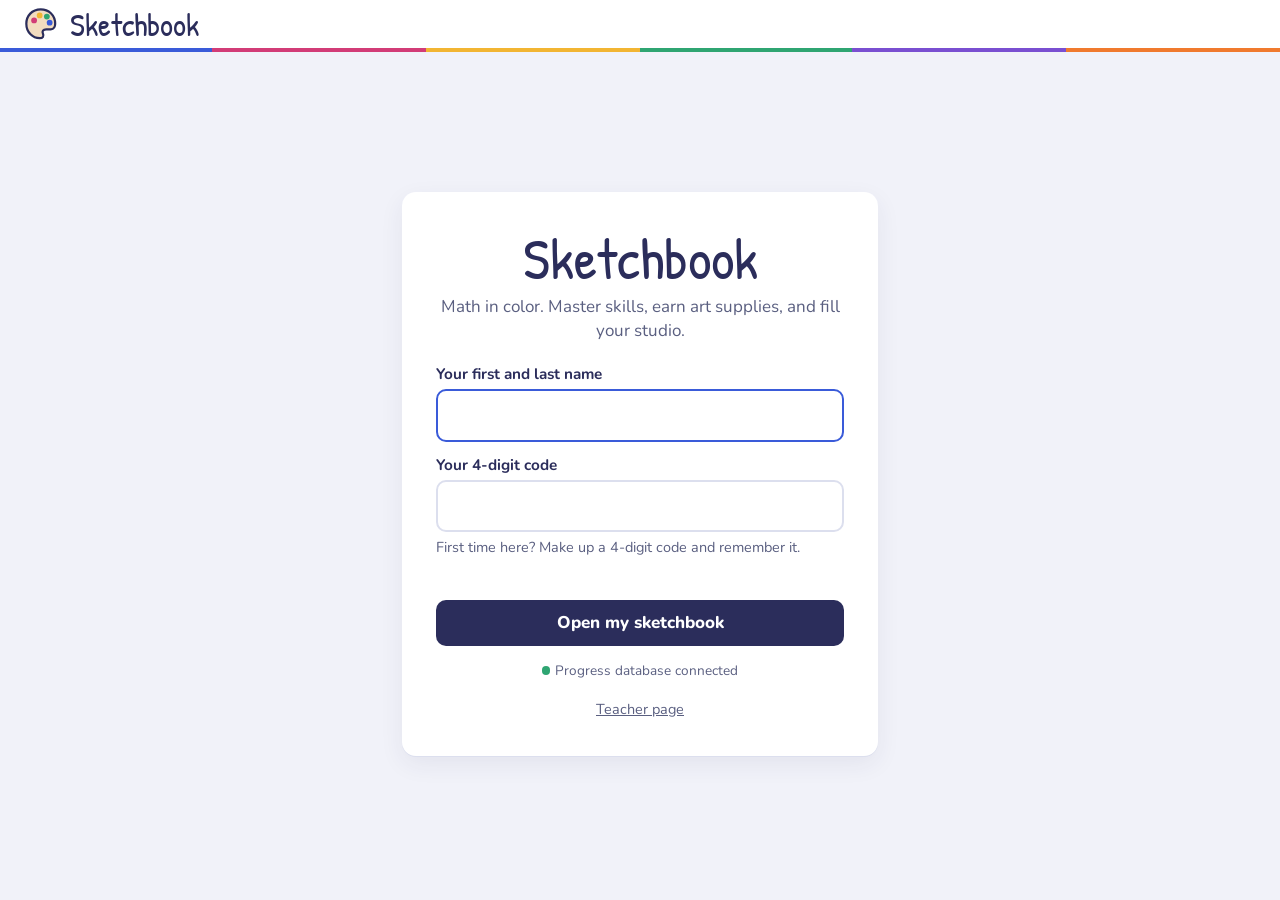
==== commit ff04a97d: "Add files via upload" ====
--- a/index.html
+++ b/index.html
@@ -1,591 +1,275 @@
-<!DOCTYPE html>
+<!doctype html>
 <html lang="en">
 <head>
 <meta charset="utf-8">
-<meta name="viewport" content="width=device-width, initial-scale=1">
-<title>Learning Portal</title>
+<meta name="viewport" content="width=device-width, initial-scale=1, viewport-fit=cover">
+<title>Sketchbook</title>
+<link rel="icon" href="data:image/svg+xml,%3Csvg xmlns='http://www.w3.org/2000/svg' viewBox='0 0 32 32'%3E%3Crect width='32' height='32' rx='7' fill='%232B2D5B'/%3E%3Ccircle cx='11' cy='12' r='4' fill='%23F2B533'/%3E%3Ccircle cx='21' cy='12' r='4' fill='%23D23C77'/%3E%3Ccircle cx='16' cy='21' r='4' fill='%233A5BD9'/%3E%3C/svg%3E">
 <link rel="preconnect" href="https://fonts.googleapis.com">
 <link rel="preconnect" href="https://fonts.gstatic.com" crossorigin>
-<link href="https://fonts.googleapis.com/css2?family=Barlow+Condensed:wght@500;600;700&family=Barlow:wght@400;500;600&display=swap" rel="stylesheet">
+<link href="https://fonts.googleapis.com/css2?family=Patrick+Hand&family=Nunito:wght@400;600;700;800&display=swap" rel="stylesheet">
 <style>
-/* ===== SETTINGS: the only lines you might ever change ===== */
-/* (Your Supabase address and key are in the script near the bottom.) */
-
 :root{
-  --steel:#E6EBF0; --panel:#FFFFFF; --ink:#16202A; --muted:#5B6976;
-  --line:#C9D2DB; --signal:#F4B400; --signal-dark:#C98F00; --blue:#1F4FD8;
-  --bad:#B42318; --good:#0F7B4A;
-  --cond:"Barlow Condensed","Arial Narrow",Arial,sans-serif;
-  --body:"Barlow",Arial,Helvetica,sans-serif;
+  --ink:#2B2D5B; --soft:#5A5F80; --faint:#9AA0B8; --line:#DCDFEE; --page:#F1F2F9; --paper:#FFFFFF;
+  --cobalt:#3A5BD9; --magenta:#D23C77; --marigold:#F2B533; --leaf:#2FA572; --violet:#7A4FD1; --orange:#F07A2E;
+  --goodbg:#E2F5EA; --badbg:#FCE6EE;
+  --hand:"Patrick Hand","Comic Sans MS",cursive; --sans:"Nunito","Segoe UI",system-ui,sans-serif;
 }
-*{box-sizing:border-box}
-html,body{height:100%;margin:0}
-body{background:var(--steel);color:var(--ink);font:500 17px/1.45 var(--body);}
-button,input{font:inherit;color:inherit}
-:focus-visible{outline:3px solid var(--blue);outline-offset:2px}
-.hidden{display:none !important}
-
-/* ---- layout ---- */
-.screen{min-height:100%;display:flex;flex-direction:column}
-.topbar{display:flex;align-items:center;justify-content:space-between;
-  padding:14px 28px;background:var(--ink);color:#fff;border-bottom:6px solid var(--signal)}
-.brand{font:700 26px/1 var(--cond);letter-spacing:.02em}
-.clock{font:600 22px/1 var(--cond);color:#DCE3EA;font-variant-numeric:tabular-nums}
-main{flex:1;display:flex;align-items:center;justify-content:center;padding:24px}
-
-/* ---- sign in ---- */
-.signin{display:grid;grid-template-columns:1fr 380px;gap:48px;align-items:center;
-  width:100%;max-width:920px}
-.hello h1{font:700 clamp(46px,7vw,86px)/.92 var(--cond);margin:0 0 14px;letter-spacing:-.01em}
-.hello p{margin:0;color:var(--muted);font-size:19px;max-width:30ch}
-.card{background:var(--panel);border:1px solid var(--line);border-radius:6px;padding:26px 26px 22px;
-  box-shadow:0 2px 0 var(--line)}
-label{display:block;font:600 15px/1.2 var(--body);margin:0 0 6px}
-.field{margin-bottom:16px}
-input[type=text],input[type=password],input[type=url],input[type=number]{
-  width:100%;padding:12px 14px;border:2px solid var(--line);border-radius:4px;background:#fff;font-size:20px}
-input:focus{border-color:var(--blue);outline:none}
-.pin{letter-spacing:.5em;font-variant-numeric:tabular-nums}
-.btn{display:inline-flex;align-items:center;justify-content:center;gap:8px;border:0;border-radius:4px;
-  padding:13px 22px;font:700 21px/1 var(--cond);letter-spacing:.03em;cursor:pointer;
-  background:var(--signal);color:var(--ink);box-shadow:0 3px 0 var(--signal-dark)}
-.btn:active{transform:translateY(2px);box-shadow:0 1px 0 var(--signal-dark)}
-.btn[disabled]{opacity:.55;cursor:wait}
-.btn.wide{width:100%}
-.btn.plain{background:#fff;border:2px solid var(--line);box-shadow:none;font-size:18px;padding:10px 16px}
-.btn.small{font-size:16px;padding:8px 12px}
-.btn.danger{background:#fff;border:2px solid #E7B4AE;color:var(--bad);box-shadow:none}
-.msg{min-height:24px;margin:12px 0 0;font-weight:600}
-.msg.bad{color:var(--bad)} .msg.good{color:var(--good)}
-.linkbtn{background:none;border:0;color:var(--muted);text-decoration:underline;cursor:pointer;padding:4px}
-.foot{padding:10px 28px;display:flex;justify-content:flex-end}
-
-/* ---- program choice ---- */
-.choose{width:100%;max-width:980px}
-.choose h1{font:700 clamp(40px,6vw,68px)/.95 var(--cond);margin:0 0 6px}
-.choose .sub{color:var(--muted);margin:0 0 26px;font-size:19px}
-.tiles{display:grid;grid-template-columns:repeat(auto-fill,minmax(210px,1fr));gap:16px}
-.tile{display:flex;flex-direction:column;align-items:flex-start;gap:14px;text-align:left;
-  background:var(--panel);border:2px solid var(--line);border-left:10px solid var(--signal);border-radius:4px;
-  padding:20px;cursor:pointer;min-height:132px;text-decoration:none;color:var(--ink)}
-.tile:hover{border-color:var(--ink);border-left-color:var(--signal)}
-.tile .ic{font-size:36px;line-height:1}
-.tile .nm{font:700 27px/1.05 var(--cond)}
-.row{display:flex;gap:12px;align-items:center;flex-wrap:wrap}
-.going{text-align:center}
-.going h1{font:700 clamp(40px,6vw,72px)/1 var(--cond);margin:0 0 10px}
-.going .ic{font-size:64px}
-
-/* ---- teacher ---- */
-.teacher{width:100%;max-width:1000px;align-self:flex-start}
-.tabs{display:flex;gap:4px;border-bottom:3px solid var(--ink);margin:0 0 20px}
-.tab{background:none;border:0;padding:10px 18px;font:700 21px/1 var(--cond);cursor:pointer;color:var(--muted);
-  border-radius:4px 4px 0 0}
-.tab[aria-selected=true]{background:var(--ink);color:#fff}
-.tbl{width:100%;border-collapse:collapse;background:var(--panel);border:1px solid var(--line)}
-.tbl th,.tbl td{text-align:left;padding:10px 12px;border-bottom:1px solid var(--line);vertical-align:middle}
-.tbl th{font:600 15px/1.2 var(--body);color:var(--muted);background:#F4F6F8}
-.tbl td.act{white-space:nowrap;text-align:right}
-.url{color:var(--muted);font-size:15px;word-break:break-all}
-.tag{display:inline-block;background:#FDECEA;color:var(--bad);font-size:13px;font-weight:600;padding:2px 8px;border-radius:10px}
-.form{background:var(--panel);border:1px solid var(--line);border-left:6px solid var(--signal);padding:18px;margin-top:18px;border-radius:4px}
-.form h3{font:700 24px/1 var(--cond);margin:0 0 14px}
-.grid2{display:grid;grid-template-columns:90px 1fr 1.5fr 90px;gap:12px}
-.grid3{display:grid;grid-template-columns:1fr 160px;gap:12px}
-.checks{display:flex;flex-wrap:wrap;gap:8px 18px;margin:4px 0 14px}
-.checks label{display:flex;gap:8px;align-items:center;font-weight:500;margin:0;cursor:pointer}
-.checks input{width:20px;height:20px}
-.empty{padding:18px;background:var(--panel);border:1px dashed var(--line);color:var(--muted)}
-.hint{color:var(--muted);font-size:15px;margin:4px 0 0}
-.scroll{overflow-x:auto}
-
-@media (max-width:760px){
-  .signin{grid-template-columns:1fr;gap:20px}
-  .hello h1{font-size:48px}
-  .grid2,.grid3{grid-template-columns:1fr}
-  .topbar{padding:12px 16px}
+*{box-sizing:border-box;margin:0}
+html,body{height:100%}
+body{font-family:var(--sans);color:var(--ink);background:var(--page);font-size:clamp(13px,2.1vh,17px);line-height:1.4;overflow:hidden;-webkit-font-smoothing:antialiased}
+button{font:inherit;color:inherit;cursor:pointer;border:0;background:none}
+input{font:inherit;color:inherit}
+:focus-visible{outline:3px solid var(--marigold);outline-offset:2px}
+h1,h2,h3{font-family:var(--hand);font-weight:400;line-height:1.05}
+#app{height:100dvh;display:grid;grid-template-rows:auto 1fr}
+.hidden{display:none!important}
+
+/* top bar: a strip of pencil colors along the bottom edge */
+#top{display:flex;align-items:center;gap:clamp(8px,1.5vw,22px);padding:.7vh clamp(10px,1.8vw,26px);background:var(--paper);position:relative}
+#top::after{content:"";position:absolute;left:0;right:0;bottom:-4px;height:4px;background:linear-gradient(90deg,var(--cobalt) 0 16.6%,var(--magenta) 0 33.3%,var(--marigold) 0 50%,var(--leaf) 0 66.6%,var(--violet) 0 83.3%,var(--orange) 0)}
+.brand{font-family:var(--hand);font-size:1.9em;line-height:1;margin-right:auto;display:flex;align-items:center;gap:.35em}
+.brand svg{width:1.1em;height:1.1em}
+.who{color:var(--soft);font-size:.92em}
+.drops{display:flex;align-items:center;gap:.3em;font-weight:800}
+.drops svg{width:1.1em;height:1.1em}
+.tab{padding:.35em .9em;border-radius:999px;font-weight:700;color:var(--soft)}
+.tab:hover{background:var(--page)}
+.tab.on{background:var(--ink);color:#fff}
+.save{font-size:.78em;color:var(--faint);min-width:5.5em;text-align:right}
+#main{min-height:0;padding:clamp(10px,2vh,20px) clamp(10px,1.8vw,26px);display:grid}
+.panel{background:var(--paper);border-radius:14px;box-shadow:0 1px 0 var(--line),0 8px 24px rgba(43,45,91,.07);min-height:0;overflow:hidden}
+
+/* sign in */
+.gate{margin:auto;width:min(92vw,28em);text-align:center;padding:4vh 2em}
+.gate h1{font-size:3.4em}
+.gate .lead{color:var(--soft);margin:.4em 0 2.4vh}
+.gate label{display:block;text-align:left;font-weight:700;font-size:.9em;margin:1.4vh 0 .4vh}
+.gate input{width:100%;padding:.6em .8em;border:2px solid var(--line);border-radius:10px;font-size:1.1em;background:#fff}
+.gate input:focus{border-color:var(--cobalt);outline:none}
+.gate .err{color:var(--magenta);min-height:1.5em;margin-top:1vh;font-weight:600}
+.btn{display:inline-flex;align-items:center;justify-content:center;gap:.4em;background:var(--ink);color:#fff;border-radius:10px;padding:.65em 1.4em;font-weight:800}
+.btn:hover{background:#3B3E78}
+.btn.alt{background:var(--page);color:var(--ink)}
+.btn.alt:hover{background:#E4E6F3}
+.btn.wide{width:100%;margin-top:1vh}
+.btn:disabled{opacity:.45;cursor:default}
+.link{color:var(--soft);text-decoration:underline;font-size:.85em;margin-top:2vh}
+
+/* map: path on the left, unit overview on the right */
+.map{display:grid;grid-template-columns:minmax(0,11fr) minmax(0,10fr);gap:clamp(10px,1.6vw,22px);min-height:0}
+.pathPanel{display:grid;grid-template-rows:auto 1fr auto;padding:1.6vh 1.4vw}
+.pathHead{display:flex;align-items:center;justify-content:space-between;gap:1em}
+.pathHead h2{font-size:1.9em}
+.pathHead span{color:var(--soft);font-size:.9em}
+.pathSvg{min-height:0;display:flex;align-items:center;justify-content:center}
+.pathSvg svg{width:100%;height:100%;max-height:100%}
+.node{cursor:pointer}
+.node:focus-visible circle.ring2{stroke:var(--marigold);stroke-width:5}
+.node.locked{cursor:not-allowed}
+.pulse{transform-box:fill-box;transform-origin:center;animation:pulse 2.2s ease-in-out infinite}
+@keyframes pulse{50%{transform:scale(1.12);opacity:.35}}
+.pathFoot{display:flex;align-items:center;gap:1.2vw}
+.bigbar{flex:1;height:10px;border-radius:5px;background:var(--page);overflow:hidden;box-shadow:inset 0 0 0 1px var(--line)}
+.bigbar.tall{height:16px;border-radius:8px}
+.pnum{font-size:.9em;color:var(--soft);white-space:nowrap}
+.tprog{display:flex;align-items:center;gap:.5em;width:clamp(120px,16vw,230px);font-size:.85em;font-weight:800}
+.tprog span{white-space:nowrap}
+.ucount{background:var(--page);border-radius:999px;padding:.2em .8em;font-weight:800;font-size:.85em;white-space:nowrap}
+.dbstat{font-size:.8em;color:var(--soft);margin-top:1.6vh}
+.dbstat::before{content:"";display:inline-block;width:.6em;height:.6em;border-radius:50%;background:var(--marigold);margin-right:.4em}
+.dbstat.on::before{background:var(--leaf)}
+.bigbar i{display:block;height:100%;background:linear-gradient(90deg,var(--cobalt),var(--violet),var(--magenta),var(--orange),var(--marigold));transition:width .6s}
+.mini{display:flex;align-items:center;gap:.5em;font-size:.85em;color:var(--soft);cursor:pointer;border-radius:8px;padding:2px 6px}
+.mini:hover{background:var(--page)}
+.mini svg{width:2.8em;height:2.8em}
+
+.overview{display:flex;flex-direction:column;padding:1.8vh 1.5vw;gap:1vh}
+.ovTop{display:flex;gap:1em;align-items:flex-start}
+.ovNum{flex:none;width:2.6em;height:2.6em;border-radius:50%;display:grid;place-items:center;color:#fff;font-family:var(--hand);font-size:1.5em}
+.ovTop h2{font-size:2em}
+.ovTop p{color:var(--soft)}
+.goals{display:flex;flex-wrap:wrap;gap:.4em}
+.goals span{background:var(--page);border-radius:999px;padding:.15em .7em;font-size:.82em}
+.goals .ixl{background:#E9EEFF;color:var(--cobalt);font-weight:700}
+.alist{display:flex;flex-direction:column;gap:.75vh;min-height:0;overflow:auto;padding:2px}
+.arow{display:grid;grid-template-columns:2.4em 1fr auto;gap:.8em;align-items:center;padding:.85vh .8em;border-radius:10px;border:2px solid var(--line)}
+.arow.now{border-color:var(--ink)}
+.arow.lock{opacity:.5}
+.arow .ic{width:2.4em;height:2.4em;border-radius:8px;display:grid;place-items:center}
+.arow .ic svg{width:1.5em;height:1.5em}
+.arow b{display:block;font-weight:800;line-height:1.2}
+.arow small{color:var(--soft);font-size:.82em}
+.arow .st{display:flex;align-items:center;gap:.6em}
+.stars{color:var(--marigold);letter-spacing:.05em;font-size:1.1em;white-space:nowrap}
+.stars s{text-decoration:none;color:#E1E4F0}
+.go{background:var(--ink);color:#fff;border-radius:8px;padding:.35em 1em;font-weight:800;font-size:.9em}
+.go.again{background:var(--page);color:var(--ink)}
+.lockic{color:var(--faint);font-size:.85em}
+
+/* activity */
+.act{display:grid;grid-template-rows:auto 1fr}
+.actHead{display:flex;align-items:center;gap:1em;padding:1.2vh 1.5vw;border-bottom:2px dashed var(--line)}
+.actHead h2{font-size:1.55em;margin-right:auto}
+.actHead h2 small{display:block;font-family:var(--sans);font-size:.5em;color:var(--soft)}
+.dots{display:flex;gap:4px}
+.dots i{width:12px;height:12px;border-radius:50%;background:var(--page);border:2px solid var(--line)}
+.dots i.ok{background:var(--leaf);border-color:var(--leaf)}
+.dots i.no{background:var(--magenta);border-color:var(--magenta)}
+.dots i.cur{border-color:var(--ink)}
+.help{border:2px solid var(--ink);border-radius:8px;padding:.25em .9em;font-weight:800}
+.help:hover{background:var(--page)}
+.x{color:var(--soft);font-weight:700;padding:.3em .6em;border-radius:8px}
+.x:hover{background:var(--page)}
+.qbody{min-height:0;display:grid;grid-template-columns:minmax(0,1fr) minmax(0,1fr);gap:2vw;padding:2vh 2vw;align-items:center}
+.qbody.solo{grid-template-columns:minmax(0,46em);justify-content:center}
+.vis{min-height:0;height:100%;display:flex;align-items:center;justify-content:center;background:#FAFBFF;border-radius:12px;padding:1vh}
+.vis svg{max-width:100%;max-height:100%;width:auto;height:100%}
+.qside{min-height:0;display:flex;flex-direction:column;justify-content:center;gap:1.6vh}
+.prompt{font-size:1.45em;font-weight:700;line-height:1.3}
+.opts{display:grid;grid-template-columns:1fr 1fr;gap:1vh}
+.opt{display:flex;align-items:center;gap:.7em;padding:1.2vh .9em;border:2px solid var(--line);border-radius:10px;text-align:left;font-weight:700;font-size:1.08em;background:#fff}
+.opt .k{flex:none;width:1.7em;height:1.7em;border-radius:6px;background:var(--page);display:grid;place-items:center;font-size:.8em}
+.opt:hover:not(:disabled){border-color:var(--cobalt)}
+.opt:disabled{cursor:default}
+.opt.right{border-color:var(--leaf);background:var(--goodbg)}
+.opt.right .k{background:var(--leaf);color:#fff}
+.opt.wrong{border-color:var(--magenta);background:var(--badbg)}
+.opt.wrong .k{background:var(--magenta);color:#fff}
+.numrow{display:flex;align-items:center;gap:.6em;flex-wrap:wrap}
+.numrow input{width:7.5em;font-size:1.5em;font-weight:800;padding:.3em .5em;border:2.5px solid var(--ink);border-radius:10px;text-align:center}
+.numrow .unit{color:var(--soft);font-weight:700}
+.fb{border-radius:12px;padding:1.2vh 1.1vw;display:none}
+.fb.show{display:block}
+.fb.ok{background:var(--goodbg)}
+.fb.no{background:var(--badbg)}
+.fb h3{font-size:1.5em}
+.fb ol{padding-left:1.3em;margin:.4vh 0;font-size:.95em}
+.fb .row{display:flex;justify-content:space-between;align-items:center;gap:1em;margin-top:.6vh}
+.tip{font-size:.85em;color:var(--soft)}
+
+/* fact lab */
+.lab{display:grid;grid-template-columns:minmax(0,1fr) minmax(0,1fr);gap:2vw;padding:2vh 2vw;min-height:0;align-items:center}
+.factCard{display:flex;flex-direction:column;align-items:center;gap:2vh}
+.fact{font-family:var(--hand);font-size:clamp(48px,11vh,110px);line-height:1}
+.fact.flash{animation:flash .5s}
+@keyframes flash{from{color:var(--leaf);transform:scale(1.06)}}
+.pad{display:grid;grid-template-columns:repeat(3,4.2em);gap:.8vh .6em}
+.pad button{background:var(--page);border-radius:10px;padding:1vh 0;font-weight:800;font-size:1.15em}
+.pad button:hover{background:#E4E6F3}
+.pad .enter{background:var(--ink);color:#fff}
+.labans{font-size:2em;font-weight:800;min-width:4em;text-align:center;border-bottom:3px solid var(--ink);min-height:1.3em}
+.mosaicBox{display:flex;flex-direction:column;align-items:center;gap:1vh;min-height:0;height:100%;justify-content:center}
+.mosaicBox svg{max-height:calc(100% - 4em);width:auto;max-width:100%}
+.mosaicBox p{color:var(--soft);font-size:.88em;text-align:center;max-width:26em}
+
+/* results + overlays */
+#overlay{position:fixed;inset:0;background:rgba(43,45,91,.55);display:grid;place-items:center;z-index:20;padding:2vh 2vw}
+.sheet{background:#fff;border-radius:16px;width:min(94vw,40em);max-height:96vh;overflow:auto;padding:3vh 2.4vw;text-align:center;box-shadow:0 24px 60px rgba(0,0,0,.25)}
+.sheet h2{font-size:2.6em}
+.sheet .stars{font-size:2.4em;margin:.6vh 0}
+.sheet p{color:var(--soft);margin:.6vh 0}
+.reward{display:flex;align-items:center;gap:1em;justify-content:center;background:var(--page);border-radius:12px;padding:1.2vh 1vw;margin:1.6vh 0}
+.reward svg,.reward .paperchip{width:4.5em;height:4.5em}
+.reward b{font-family:var(--hand);font-size:1.5em;font-weight:400;display:block}
+.paperchip{border-radius:8px;border:2px solid var(--ink)}
+.sheet .btns{display:flex;gap:.8em;justify-content:center;flex-wrap:wrap;margin-top:1.4vh}
+.tut{text-align:left;width:min(94vw,52em)}
+.tut h2{font-size:2.1em}
+.tut .idea{font-size:1.1em;font-weight:700;margin:.4vh 0 1.2vh}
+.tcols{display:grid;grid-template-columns:1fr 1.3fr;gap:1.6vw}
+.tcols ol{padding-left:1.2em;display:grid;gap:.6vh}
+.ex{background:#FAFBFF;border:2px dashed var(--line);border-radius:12px;padding:1.2vh 1vw}
+.ex h3{font-size:1.3em;margin-bottom:.4vh}
+.ex .vis{height:auto;max-height:22vh;background:none;padding:0;margin:.6vh 0}
+.ex .vis svg{height:auto;max-height:20vh}
+.ex ol{margin-top:.6vh}
+.ex .ans{margin-top:.8vh;font-weight:800;color:var(--leaf)}
+
+/* studio */
+.studio{display:grid;grid-template-columns:minmax(150px,13em) minmax(0,1fr) minmax(160px,15em);gap:clamp(8px,1.2vw,16px);min-height:0}
+.tools,.drawer{padding:1.4vh .9vw;display:flex;flex-direction:column;gap:1.1vh;min-height:0;overflow:auto}
+.tools h3,.drawer h3{font-size:1.25em}
+.seg{display:grid;grid-template-columns:1fr 1fr;gap:4px;background:var(--page);border-radius:10px;padding:3px}
+.seg button{padding:.4em;border-radius:8px;font-weight:800;font-size:.9em}
+.seg button.on{background:#fff;box-shadow:0 1px 3px rgba(0,0,0,.12)}
+.swatches{display:grid;grid-template-columns:repeat(6,1fr);gap:5px}
+.sw{aspect-ratio:1;border-radius:50%;border:2px solid var(--line)}
+.sw.on{outline:3px solid var(--ink);outline-offset:1px}
+.sw.lock{background:repeating-linear-gradient(45deg,#EEF0F7 0 4px,#fff 4px 8px)!important;cursor:not-allowed}
+.chips{display:flex;flex-wrap:wrap;gap:5px}
+.chip{padding:.25em .65em;border-radius:999px;background:var(--page);font-size:.82em;font-weight:700}
+.chip.on{background:var(--ink);color:#fff}
+.chip.lock{opacity:.4;cursor:not-allowed}
+.selbox{background:var(--page);border-radius:10px;padding:.8vh .6vw;display:grid;grid-template-columns:repeat(4,1fr);gap:4px}
+.selbox button{background:#fff;border-radius:8px;padding:.35em 0;font-weight:800;font-size:.85em}
+.selbox button:hover{background:#E9EEFF}
+.selbox .del{color:var(--magenta)}
+.selbox p{grid-column:1/-1;font-size:.8em;color:var(--soft)}
+.canvasWrap{container-type:size;min-height:0;display:flex;align-items:center;justify-content:center}
+.board{position:relative;width:min(100cqw,100cqh * 4 / 3);aspect-ratio:4/3;border-radius:6px;box-shadow:0 0 0 2px var(--ink),6px 6px 0 var(--ink);overflow:hidden;touch-action:none;user-select:none}
+.board canvas{position:absolute;inset:0;width:100%;height:100%}
+.board.draw canvas{cursor:crosshair}
+.stk{position:absolute;left:0;top:0;transform-origin:center;cursor:grab;touch-action:none}
+.stk svg{display:block;width:100%;height:100%;pointer-events:none}
+.stk.sel{outline:2px dashed var(--cobalt);outline-offset:2px}
+.board.draw .stk{pointer-events:none}
+.sgrid{display:grid;grid-template-columns:repeat(3,1fr);gap:6px}
+.sgrid button{aspect-ratio:1;background:var(--page);border-radius:10px;padding:6px;position:relative}
+.sgrid button:hover:not(:disabled){background:#E9EEFF}
+.sgrid button svg{width:100%;height:100%}
+.sgrid button:disabled{cursor:not-allowed}
+.sgrid button:disabled svg{filter:grayscale(1) brightness(1.6);opacity:.35}
+.note{font-size:.8em;color:var(--soft)}
+
+/* admin */
+.admin{padding:2vh 1.6vw;display:flex;flex-direction:column;gap:1.4vh;min-height:0}
+.admin h2{font-size:2em}
+.adminTop{display:flex;gap:.8em;align-items:center;flex-wrap:wrap}
+.adminTop h2{margin-right:auto}
+.tbl{overflow:auto;min-height:0;border:2px solid var(--line);border-radius:10px}
+table{border-collapse:collapse;width:100%;font-size:.9em}
+th,td{padding:.55em .8em;text-align:left;border-bottom:1px solid var(--line);white-space:nowrap}
+th{background:var(--page);position:sticky;top:0;font-weight:800}
+tr.click{cursor:pointer}
+tr.click:hover td{background:#F7F8FD}
+.warn{background:#FFF4D6;border-radius:10px;padding:.8em 1em;font-size:.9em}
+.cols2{display:grid;grid-template-columns:1.3fr 1fr;gap:1.4vw;min-height:0}
+.ucell{display:inline-block;width:1.4em;height:1.4em;border-radius:4px;margin-right:2px;font-size:.7em;text-align:center;line-height:1.4em;color:#fff;font-weight:800}
+
+.toast{position:fixed;left:50%;bottom:3vh;transform:translateX(-50%);background:var(--ink);color:#fff;padding:.6em 1.2em;border-radius:10px;z-index:40}
+.confetti{position:fixed;inset:0;pointer-events:none;z-index:30;overflow:hidden}
+.confetti i{position:absolute;top:-16px;width:10px;height:10px;border-radius:50%;animation:fall linear forwards}
+@keyframes fall{to{transform:translate(var(--dx),110vh)}}
+
+#print{display:none}
+@media print{
+  #app,#overlay{display:none!important}
+  #print{display:block;color:#000;font-family:var(--sans);font-size:11pt}
+  body{overflow:visible;background:#fff}
+  #print h1{font-size:26pt}#print h2{font-size:17pt;margin-top:14pt;page-break-after:avoid}
+  #print table{margin-top:4pt}#print td,#print th{white-space:normal;border:1px solid #bbb}
+  #print .u{page-break-inside:avoid}
 }
-@media (prefers-reduced-motion:no-preference){
-  .going .ic{animation:pulse 1s ease-in-out infinite alternate}
-  @keyframes pulse{to{transform:translateY(-6px)}}
+@media (max-width:820px){
+  .map,.cols2{grid-template-columns:1fr}
+  .studio{grid-template-columns:1fr;grid-template-rows:auto 1fr auto}
+  .qbody,.lab{grid-template-columns:1fr}
+  body{overflow:auto}
 }
+@media (prefers-reduced-motion:reduce){*{animation-duration:.01s!important;animation-iteration-count:1!important;transition:none!important}}
 </style>
 </head>
 <body>
-
-<div class="screen">
-  <header class="topbar">
-    <div class="brand" id="brand">Learning Portal</div>
-    <div class="clock" id="clock"></div>
-  </header>
-
-  <main>
-    <!-- STUDENT SIGN IN -->
-    <section id="sSignin" class="signin">
-      <div class="hello">
-        <h1 id="greet">Good morning.</h1>
-        <p>Sign in with your first name and your 4-digit PIN to open your programs.</p>
-      </div>
-      <form class="card" id="signinForm" autocomplete="off">
-        <div class="field">
-          <label for="sName">First name</label>
-          <input type="text" id="sName" autocomplete="off" autocapitalize="words" spellcheck="false" required>
-        </div>
-        <div class="field">
-          <label for="sPin">PIN</label>
-          <input type="password" id="sPin" class="pin" inputmode="numeric" maxlength="4" autocomplete="off" required>
-        </div>
-        <button class="btn wide" id="signinBtn" type="submit">Sign in</button>
-        <p class="msg bad" id="signinMsg" role="alert"></p>
-      </form>
-    </section>
-
-    <!-- PROGRAM CHOICE -->
-    <section id="sChoose" class="choose hidden">
-      <h1 id="chooseTitle"></h1>
-      <p class="sub">Pick a program.</p>
-      <div class="tiles" id="tiles"></div>
-      <div class="row" style="margin-top:24px">
-        <button class="btn plain" id="signoutBtn" type="button">Not you? Sign out</button>
-      </div>
-    </section>
-
-    <!-- OPENING ONE PROGRAM -->
-    <section id="sGoing" class="going hidden">
-      <div class="ic" id="goingIc"></div>
-      <h1 id="goingTitle"></h1>
-      <p class="sub" id="goingSub" style="color:var(--muted)"></p>
-    </section>
-
-    <!-- TEACHER SIGN IN -->
-    <section id="sTeacherIn" class="signin hidden">
-      <div class="hello">
-        <h1 id="tTitle">Teacher</h1>
-        <p id="tIntro">Enter the teacher password to manage programs and students.</p>
-      </div>
-      <form class="card" id="teacherForm" autocomplete="off">
-        <div class="field">
-          <label for="tPass">Teacher password</label>
-          <input type="password" id="tPass" autocomplete="off" required>
-        </div>
-        <div class="field hidden" id="tPass2Wrap">
-          <label for="tPass2">Type it again</label>
-          <input type="password" id="tPass2" autocomplete="off">
-        </div>
-        <button class="btn wide" id="teacherBtn" type="submit">Continue</button>
-        <p class="msg bad" id="teacherMsg" role="alert"></p>
-        <button class="linkbtn" type="button" data-go="student">Back to student sign-in</button>
-      </form>
-    </section>
-
-    <!-- TEACHER AREA -->
-    <section id="sTeacher" class="teacher hidden">
-      <div class="row" style="justify-content:space-between;margin-bottom:14px">
-        <h1 style="font:700 44px/1 var(--cond);margin:0">Portal setup</h1>
-        <div class="row">
-          <button class="btn plain small" id="changePassBtn" type="button">Change teacher password</button>
-          <button class="btn plain small" type="button" data-go="student">Leave teacher mode</button>
-        </div>
-      </div>
-      <div class="tabs" role="tablist">
-        <button class="tab" role="tab" data-tab="students" aria-selected="true">Students</button>
-        <button class="tab" role="tab" data-tab="programs" aria-selected="false">Programs</button>
-        <button class="tab" role="tab" data-tab="log" aria-selected="false">Sign-ins</button>
-      </div>
-      <p class="msg" id="adminMsg" role="status"></p>
-
-      <!-- Students tab -->
-      <div id="tabStudents">
-        <div id="studentList"></div>
-        <form class="form" id="studentForm" autocomplete="off">
-          <h3 id="studentFormTitle">Add a student</h3>
-          <div class="grid3">
-            <div class="field"><label for="fsName">First name</label>
-              <input type="text" id="fsName" autocomplete="off" required>
-              <p class="hint">Two boys with the same name? Add a last initial, like Moshe K.</p></div>
-            <div class="field"><label for="fsPin">4-digit PIN</label>
-              <input type="text" id="fsPin" class="pin" inputmode="numeric" maxlength="4" autocomplete="off">
-              <p class="hint" id="fsPinHint">Required.</p></div>
-          </div>
-          <label>Programs he can open</label>
-          <div class="checks" id="fsChecks"></div>
-          <div class="row">
-            <button class="btn" type="submit" id="fsSave">Save student</button>
-            <button class="btn plain" type="button" id="fsCancel">Clear</button>
-          </div>
-        </form>
-      </div>
-
-      <!-- Programs tab -->
-      <div id="tabPrograms" class="hidden">
-        <div id="programList"></div>
-        <form class="form" id="programForm" autocomplete="off">
-          <h3 id="programFormTitle">Add a program</h3>
-          <div class="grid2">
-            <div class="field"><label for="fpIcon">Icon</label>
-              <input type="text" id="fpIcon" maxlength="4" placeholder="📘"></div>
-            <div class="field"><label for="fpName">Name</label>
-              <input type="text" id="fpName" required placeholder="The Workshop"></div>
-            <div class="field"><label for="fpUrl">Link</label>
-              <input type="text" id="fpUrl" required placeholder="https://lockandload123.netlify.app/"></div>
-            <div class="field"><label for="fpSort">Order</label>
-              <input type="number" id="fpSort" value="0"></div>
-          </div>
-          <p class="hint" style="margin:-6px 0 14px">Copy the link from the address bar while the program is open, and paste it here.</p>
-          <div class="row">
-            <button class="btn" type="submit" id="fpSave">Save program</button>
-            <button class="btn plain" type="button" id="fpCancel">Clear</button>
-          </div>
-        </form>
-      </div>
-
-      <!-- Log tab -->
-      <div id="tabLog" class="hidden"><div id="logList"></div></div>
-    </section>
-  </main>
-
-  <div class="foot" id="foot"><button class="linkbtn" type="button" data-go="teacher">Teacher</button></div>
+<div id="app">
+  <header id="top"></header>
+  <main id="main"></main>
 </div>
-
-<script>
-/* ===== YOUR SUPABASE PROJECT (SCHOOL) ===== */
-var SUPABASE_URL = "https://belathxxgwayxdmiqvpd.supabase.co";
-var SUPABASE_KEY = "sb_publishable_Kxuxi919RbsmEk-p8iNt-w_zm6BsRI9";
-var IDLE_SECONDS = 90;   // the program list signs out by itself after this long
-
-/* ---------- helpers ---------- */
-function $(id){ return document.getElementById(id); }
-function esc(s){ return String(s == null ? "" : s).replace(/[&<>"']/g, function(c){
-  return {"&":"&amp;","<":"&lt;",">":"&gt;",'"':"&quot;","'":"&#39;"}[c]; }); }
-function fixUrl(u){ u = (u || "").trim(); if (u && !/^https?:\/\//i.test(u)) u = "https://" + u; return u; }
-
-async function rpc(fn, args){
-  var r;
-  try {
-    r = await fetch(SUPABASE_URL + "/rest/v1/rpc/" + fn, {
-      method: "POST",
-      headers: { "Content-Type": "application/json", "apikey": SUPABASE_KEY,
-                 "Authorization": "Bearer " + SUPABASE_KEY },
-      body: JSON.stringify(args || {})
-    });
-  } catch (e) {
-    throw new Error("No internet connection. Check the Wi-Fi and try again.");
-  }
-  var text = await r.text(), data = null;
-  try { data = text ? JSON.parse(text) : null; } catch (e) {}
-  if (!r.ok) {
-    var m = (data && (data.message || data.hint)) || ("Server error " + r.status);
-    if (/could not find the function|schema cache/i.test(m))
-      m = "The portal isn't set up in Supabase yet. Run portal_setup.sql first.";
-    throw new Error(m);
-  }
-  return data;
-}
-
-var screens = ["sSignin","sChoose","sGoing","sTeacherIn","sTeacher"];
-function show(id){
-  screens.forEach(function(s){ $(s).classList.toggle("hidden", s !== id); });
-  $("foot").classList.toggle("hidden", id !== "sSignin");
-}
-
-/* ---------- clock & greeting ---------- */
-function tick(){
-  var d = new Date(), h = d.getHours();
-  $("clock").textContent = d.toLocaleDateString(undefined,{weekday:"long",month:"short",day:"numeric"}) +
-    "   " + d.toLocaleTimeString(undefined,{hour:"numeric",minute:"2-digit"});
-  $("greet").textContent = h < 12 ? "Good morning." : h < 17 ? "Good afternoon." : "Good evening.";
-}
-tick(); setInterval(tick, 15000);
-
-/* ---------- student flow ---------- */
-var idleTimer = null;
-function resetIdle(){
-  clearTimeout(idleTimer);
-  if (!$("sChoose").classList.contains("hidden")) idleTimer = setTimeout(signOut, IDLE_SECONDS * 1000);
-}
-["click","keydown","mousemove","touchstart"].forEach(function(ev){ document.addEventListener(ev, resetIdle, {passive:true}); });
-
-function signOut(){
-  clearTimeout(idleTimer);
-  $("tiles").innerHTML = "";
-  $("sName").value = ""; $("sPin").value = ""; $("signinMsg").textContent = "";
-  show("sSignin"); $("sName").focus();
-}
-$("signoutBtn").onclick = signOut;
-
-$("sPin").addEventListener("input", function(){ this.value = this.value.replace(/\D/g,"").slice(0,4); });
-
-$("signinForm").addEventListener("submit", async function(e){
-  e.preventDefault();
-  var name = $("sName").value.trim(), pin = $("sPin").value.trim(), msg = $("signinMsg");
-  msg.textContent = "";
-  if (!name) { msg.textContent = "Type your first name."; return; }
-  if (!/^\d{4}$/.test(pin)) { msg.textContent = "Your PIN is 4 numbers."; return; }
-  $("signinBtn").disabled = true;
-  try {
-    var res = await rpc("portal_login", { p_name: name, p_pin: pin });
-    if (!res || !res.ok) {
-      var err = res && res.error;
-      msg.textContent = err === "name" ? "That name isn't on the list. Check the spelling or ask your teacher."
-                      : err === "locked" ? "Too many wrong PINs. Wait 5 minutes, or ask your teacher to reset it."
-                      : "That PIN doesn't match. Try again.";
-      $("sPin").value = ""; $("sPin").focus();
-      return;
-    }
-    openFor(res);
-  } catch (err) {
-    msg.textContent = err.message;
-  } finally {
-    $("signinBtn").disabled = false;
-  }
-});
-
-function openFor(res){
-  var progs = res.programs || [];
-  if (progs.length === 0) {
-    $("signinMsg").textContent = "No programs are set up for you yet. Ask your teacher.";
-    return;
-  }
-  if (progs.length === 1) {
-    var p = progs[0];
-    $("goingIc").textContent = p.icon || "📘";
-    $("goingTitle").textContent = "Opening " + p.name;
-    $("goingSub").textContent = "Hi " + res.name + ". One moment.";
-    show("sGoing");
-    setTimeout(function(){ location.href = fixUrl(p.url); }, 900);
-    return;
-  }
-  $("chooseTitle").textContent = "Hi, " + res.name + ".";
-  $("tiles").innerHTML = progs.map(function(p){
-    return '<a class="tile" href="' + esc(fixUrl(p.url)) + '"><span class="ic">' + esc(p.icon || "📘") +
-           '</span><span class="nm">' + esc(p.name) + '</span></a>';
-  }).join("");
-  show("sChoose"); resetIdle();
-  var first = document.querySelector(".tile"); if (first) first.focus();
-}
-
-/* ---------- teacher sign in ---------- */
-var adminPass = null, adminIsNew = false, changingPass = false, data = {programs:[],students:[],log:[]};
-
-document.addEventListener("click", function(e){
-  var g = e.target.closest("[data-go]"); if (!g) return;
-  if (g.dataset.go === "teacher") openTeacher(false);
-  else { adminPass = null; location.hash = ""; signOut(); }
-});
-
-async function openTeacher(change){
-  changingPass = change;
-  $("tPass").value = ""; $("tPass2").value = ""; $("teacherMsg").textContent = "";
-  show("sTeacherIn");
-  if (change) {
-    adminIsNew = false;
-    $("tTitle").textContent = "New password";
-    $("tIntro").textContent = "Choose a new teacher password, at least 6 characters.";
-    $("tPass2Wrap").classList.remove("hidden");
-    $("teacherBtn").textContent = "Save new password";
-    $("tPass").focus(); return;
-  }
-  $("tTitle").textContent = "Teacher";
-  $("tIntro").textContent = "Checking setup…";
-  $("tPass2Wrap").classList.add("hidden");
-  $("teacherBtn").textContent = "Continue";
-  try {
-    var st = await rpc("portal_status");
-    adminIsNew = !st.admin_set;
-  } catch (err) { $("tIntro").textContent = ""; $("teacherMsg").textContent = err.message; return; }
-  if (adminIsNew) {
-    $("tTitle").textContent = "First-time setup";
-    $("tIntro").textContent = "Create a teacher password, at least 6 characters. You'll use it to add programs and students. Keep it private.";
-    $("tPass2Wrap").classList.remove("hidden");
-    $("teacherBtn").textContent = "Create password";
-  } else {
-    $("tIntro").textContent = "Enter the teacher password to manage programs and students.";
-  }
-  $("tPass").focus();
-}
-$("changePassBtn").onclick = function(){ openTeacher(true); };
-
-$("teacherForm").addEventListener("submit", async function(e){
-  e.preventDefault();
-  var p = $("tPass").value, p2 = $("tPass2").value, msg = $("teacherMsg");
-  msg.textContent = "";
-  $("teacherBtn").disabled = true;
-  try {
-    if (adminIsNew || changingPass) {
-      if (p.length < 6) throw new Error("Use at least 6 characters.");
-      if (p !== p2) throw new Error("The two passwords don't match.");
-      await rpc("portal_set_admin", { p_new: p, p_old: changingPass ? adminPass : null });
-      adminPass = p; changingPass = false;
-    } else {
-      var ok = await rpc("portal_admin_check", { p_pass: p });
-      if (!ok) throw new Error("That password is wrong.");
-      adminPass = p;
-    }
-    await loadAdmin();
-    show("sTeacher");
-  } catch (err) { msg.textContent = err.message; }
-  finally { $("teacherBtn").disabled = false; }
-});
-
-/* ---------- teacher area ---------- */
-function say(text, good){ var m = $("adminMsg"); m.textContent = text; m.className = "msg " + (good ? "good" : "bad"); }
-
-async function loadAdmin(){
-  data = await rpc("portal_admin_data", { p_pass: adminPass });
-  renderStudents(); renderPrograms(); renderLog();
-}
-
-document.querySelectorAll(".tab").forEach(function(t){
-  t.onclick = function(){
-    document.querySelectorAll(".tab").forEach(function(x){ x.setAttribute("aria-selected", x === t); });
-    $("tabStudents").classList.toggle("hidden", t.dataset.tab !== "students");
-    $("tabPrograms").classList.toggle("hidden", t.dataset.tab !== "programs");
-    $("tabLog").classList.toggle("hidden", t.dataset.tab !== "log");
-    say("");
-  };
-});
-
-function progName(id){ var p = data.programs.find(function(x){ return x.id === id; }); return p ? (p.icon + " " + p.name) : null; }
-
-function renderStudents(){
-  var el = $("studentList");
-  if (!data.students.length) {
-    el.innerHTML = '<div class="empty">No students yet. Add programs first, then add each boy below with a PIN.</div>';
-  } else {
-    el.innerHTML = '<div class="scroll"><table class="tbl"><thead><tr><th>Name</th><th>Programs</th><th></th></tr></thead><tbody>' +
-      data.students.map(function(s){
-        var names = (s.programs || []).map(progName).filter(Boolean);
-        return '<tr><td><strong>' + esc(s.name) + '</strong> ' + (s.locked ? '<span class="tag">Locked</span>' : '') + '</td>' +
-          '<td>' + (names.length ? esc(names.join(", ")) : '<span style="color:var(--muted)">None</span>') + '</td>' +
-          '<td class="act"><button class="btn plain small" data-edit-s="' + s.id + '">Edit</button> ' +
-          '<button class="btn danger small" data-del-s="' + s.id + '">Remove</button></td></tr>';
-      }).join("") + '</tbody></table></div>';
-  }
-  renderChecks([]);
-}
-
-function renderChecks(selected){
-  var box = $("fsChecks");
-  if (!data.programs.length) { box.innerHTML = '<span class="hint">Add programs in the Programs tab first.</span>'; return; }
-  box.innerHTML = data.programs.map(function(p){
-    return '<label><input type="checkbox" value="' + p.id + '"' + (selected.indexOf(p.id) >= 0 ? " checked" : "") +
-           '> ' + esc(p.icon + " " + p.name) + '</label>';
-  }).join("");
-}
-
-var editingStudent = null;
-function clearStudentForm(){
-  editingStudent = null;
-  $("studentFormTitle").textContent = "Add a student";
-  $("fsName").value = ""; $("fsPin").value = "";
-  $("fsPinHint").textContent = "Required.";
-  renderChecks([]);
-}
-$("fsCancel").onclick = clearStudentForm;
-$("fsPin").addEventListener("input", function(){ this.value = this.value.replace(/\D/g,"").slice(0,4); });
-
-$("studentList").addEventListener("click", async function(e){
-  var ed = e.target.closest("[data-edit-s]"), del = e.target.closest("[data-del-s]");
-  if (ed) {
-    var s = data.students.find(function(x){ return x.id === ed.dataset.editS; });
-    editingStudent = s.id;
-    $("studentFormTitle").textContent = "Edit " + s.name;
-    $("fsName").value = s.name; $("fsPin").value = "";
-    $("fsPinHint").textContent = "Leave blank to keep his PIN. Saving also unlocks him.";
-    renderChecks(s.programs || []);
-    $("fsName").focus();
-  }
-  if (del) {
-    var s2 = data.students.find(function(x){ return x.id === del.dataset.delS; });
-    if (!confirm("Remove " + s2.name + " from the portal? His progress inside each program is not affected.")) return;
-    try { await rpc("portal_delete_student", { p_pass: adminPass, p_id: s2.id }); await loadAdmin(); clearStudentForm(); say(s2.name + " removed.", true); }
-    catch (err) { say(err.message); }
-  }
-});
-
-$("studentForm").addEventListener("submit", async function(e){
-  e.preventDefault();
-  var pin = $("fsPin").value.trim();
-  if (pin && !/^\d{4}$/.test(pin)) { say("The PIN must be exactly 4 digits."); return; }
-  var progs = Array.prototype.map.call($("fsChecks").querySelectorAll("input:checked"), function(c){ return c.value; });
-  $("fsSave").disabled = true;
-  try {
-    await rpc("portal_save_student", { p_pass: adminPass, p_id: editingStudent, p_name: $("fsName").value,
-                                       p_pin: pin || null, p_programs: progs });
-    var nm = $("fsName").value.trim();
-    await loadAdmin(); clearStudentForm(); say(nm + " saved.", true); $("fsName").focus();
-  } catch (err) { say(err.message); }
-  finally { $("fsSave").disabled = false; }
-});
-
-function renderPrograms(){
-  var el = $("programList");
-  if (!data.programs.length) {
-    el.innerHTML = '<div class="empty">No programs yet. Add each program below with its link.</div>';
-    return;
-  }
-  el.innerHTML = '<div class="scroll"><table class="tbl"><thead><tr><th>Program</th><th>Link</th><th>Order</th><th></th></tr></thead><tbody>' +
-    data.programs.map(function(p){
-      return '<tr><td><strong>' + esc(p.icon + " " + p.name) + '</strong></td>' +
-        '<td class="url"><a href="' + esc(fixUrl(p.url)) + '" target="_blank" rel="noopener">' + esc(p.url) + '</a></td>' +
-        '<td>' + esc(p.sort) + '</td>' +
-        '<td class="act"><button class="btn plain small" data-edit-p="' + p.id + '">Edit</button> ' +
-        '<button class="btn danger small" data-del-p="' + p.id + '">Remove</button></td></tr>';
-    }).join("") + '</tbody></table></div>';
-}
-
-var editingProgram = null;
-function clearProgramForm(){
-  editingProgram = null;
-  $("programFormTitle").textContent = "Add a program";
-  $("fpIcon").value = ""; $("fpName").value = ""; $("fpUrl").value = ""; $("fpSort").value = data.programs.length + 1;
-}
-$("fpCancel").onclick = clearProgramForm;
-
-$("programList").addEventListener("click", async function(e){
-  var ed = e.target.closest("[data-edit-p]"), del = e.target.closest("[data-del-p]");
-  if (ed) {
-    var p = data.programs.find(function(x){ return x.id === ed.dataset.editP; });
-    editingProgram = p.id;
-    $("programFormTitle").textContent = "Edit " + p.name;
-    $("fpIcon").value = p.icon; $("fpName").value = p.name; $("fpUrl").value = p.url; $("fpSort").value = p.sort;
-    $("fpName").focus();
-  }
-  if (del) {
-    var p2 = data.programs.find(function(x){ return x.id === del.dataset.delP; });
-    if (!confirm("Remove " + p2.name + " from the portal? Students will no longer see it here. The program itself is not deleted.")) return;
-    try { await rpc("portal_delete_program", { p_pass: adminPass, p_id: p2.id }); await loadAdmin(); clearProgramForm(); say(p2.name + " removed.", true); }
-    catch (err) { say(err.message); }
-  }
-});
-
-$("programForm").addEventListener("submit", async function(e){
-  e.preventDefault();
-  var url = fixUrl($("fpUrl").value);
-  $("fpSave").disabled = true;
-  try {
-    await rpc("portal_save_program", { p_pass: adminPass, p_id: editingProgram, p_name: $("fpName").value,
-      p_url: url, p_icon: $("fpIcon").value, p_sort: parseInt($("fpSort").value, 10) || 0 });
-    var nm = $("fpName").value.trim();
-    await loadAdmin(); clearProgramForm(); say(nm + " saved.", true); $("fpName").focus();
-  } catch (err) { say(err.message); }
-  finally { $("fpSave").disabled = false; }
-});
-
-function renderLog(){
-  var el = $("logList");
-  if (!data.log.length) { el.innerHTML = '<div class="empty">No one has signed in through the portal yet.</div>'; return; }
-  el.innerHTML = '<p class="hint" style="margin:0 0 10px">The last 300 portal sign-ins. What each boy does inside a program shows on that program\'s own dashboard.</p>' +
-    '<div class="scroll"><table class="tbl"><thead><tr><th>When</th><th>Student</th></tr></thead><tbody>' +
-    data.log.map(function(l){
-      var d = new Date(l.at);
-      return '<tr><td>' + esc(d.toLocaleDateString(undefined,{weekday:"short",month:"short",day:"numeric"}) + ", " +
-        d.toLocaleTimeString(undefined,{hour:"numeric",minute:"2-digit"})) + '</td><td>' + esc(l.name) + '</td></tr>';
-    }).join("") + '</tbody></table></div>';
-}
-
-/* ---------- start ---------- */
-if (location.hash === "#teacher") openTeacher(false); else { show("sSignin"); $("sName").focus(); }
-</script>
+<div id="overlay" class="hidden"></div>
+<div id="print"></div>
+<script src="config.js"></script>
+<script src="engine.js"></script>
+<script src="stickers.js"></script>
+<script src="app.js"></script>
 </body>
 </html>
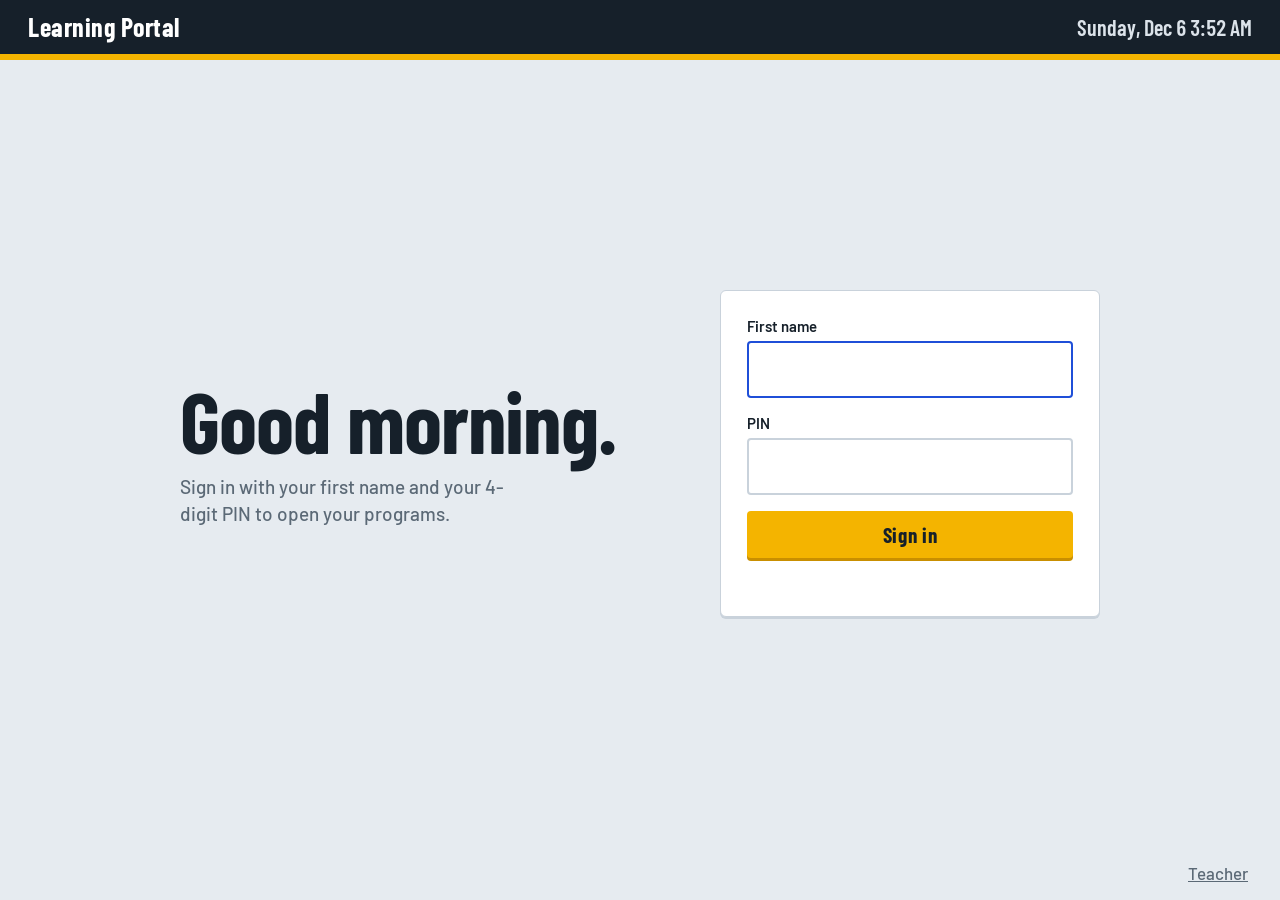
==== commit 1ca42f22: "Move Sketchbook into sketchbook/ and restore portal index.html Commit ff04a97 uploaded Sketchbook's " ====
--- a/index.html
+++ b/index.html
@@ -1,275 +1,591 @@
-<!doctype html>
+<!DOCTYPE html>
 <html lang="en">
 <head>
 <meta charset="utf-8">
-<meta name="viewport" content="width=device-width, initial-scale=1, viewport-fit=cover">
-<title>Sketchbook</title>
-<link rel="icon" href="data:image/svg+xml,%3Csvg xmlns='http://www.w3.org/2000/svg' viewBox='0 0 32 32'%3E%3Crect width='32' height='32' rx='7' fill='%232B2D5B'/%3E%3Ccircle cx='11' cy='12' r='4' fill='%23F2B533'/%3E%3Ccircle cx='21' cy='12' r='4' fill='%23D23C77'/%3E%3Ccircle cx='16' cy='21' r='4' fill='%233A5BD9'/%3E%3C/svg%3E">
+<meta name="viewport" content="width=device-width, initial-scale=1">
+<title>Learning Portal</title>
 <link rel="preconnect" href="https://fonts.googleapis.com">
 <link rel="preconnect" href="https://fonts.gstatic.com" crossorigin>
-<link href="https://fonts.googleapis.com/css2?family=Patrick+Hand&family=Nunito:wght@400;600;700;800&display=swap" rel="stylesheet">
+<link href="https://fonts.googleapis.com/css2?family=Barlow+Condensed:wght@500;600;700&family=Barlow:wght@400;500;600&display=swap" rel="stylesheet">
 <style>
+/* ===== SETTINGS: the only lines you might ever change ===== */
+/* (Your Supabase address and key are in the script near the bottom.) */
+
 :root{
-  --ink:#2B2D5B; --soft:#5A5F80; --faint:#9AA0B8; --line:#DCDFEE; --page:#F1F2F9; --paper:#FFFFFF;
-  --cobalt:#3A5BD9; --magenta:#D23C77; --marigold:#F2B533; --leaf:#2FA572; --violet:#7A4FD1; --orange:#F07A2E;
-  --goodbg:#E2F5EA; --badbg:#FCE6EE;
-  --hand:"Patrick Hand","Comic Sans MS",cursive; --sans:"Nunito","Segoe UI",system-ui,sans-serif;
-}
-*{box-sizing:border-box;margin:0}
-html,body{height:100%}
-body{font-family:var(--sans);color:var(--ink);background:var(--page);font-size:clamp(13px,2.1vh,17px);line-height:1.4;overflow:hidden;-webkit-font-smoothing:antialiased}
-button{font:inherit;color:inherit;cursor:pointer;border:0;background:none}
-input{font:inherit;color:inherit}
-:focus-visible{outline:3px solid var(--marigold);outline-offset:2px}
-h1,h2,h3{font-family:var(--hand);font-weight:400;line-height:1.05}
-#app{height:100dvh;display:grid;grid-template-rows:auto 1fr}
-.hidden{display:none!important}
-
-/* top bar: a strip of pencil colors along the bottom edge */
-#top{display:flex;align-items:center;gap:clamp(8px,1.5vw,22px);padding:.7vh clamp(10px,1.8vw,26px);background:var(--paper);position:relative}
-#top::after{content:"";position:absolute;left:0;right:0;bottom:-4px;height:4px;background:linear-gradient(90deg,var(--cobalt) 0 16.6%,var(--magenta) 0 33.3%,var(--marigold) 0 50%,var(--leaf) 0 66.6%,var(--violet) 0 83.3%,var(--orange) 0)}
-.brand{font-family:var(--hand);font-size:1.9em;line-height:1;margin-right:auto;display:flex;align-items:center;gap:.35em}
-.brand svg{width:1.1em;height:1.1em}
-.who{color:var(--soft);font-size:.92em}
-.drops{display:flex;align-items:center;gap:.3em;font-weight:800}
-.drops svg{width:1.1em;height:1.1em}
-.tab{padding:.35em .9em;border-radius:999px;font-weight:700;color:var(--soft)}
-.tab:hover{background:var(--page)}
-.tab.on{background:var(--ink);color:#fff}
-.save{font-size:.78em;color:var(--faint);min-width:5.5em;text-align:right}
-#main{min-height:0;padding:clamp(10px,2vh,20px) clamp(10px,1.8vw,26px);display:grid}
-.panel{background:var(--paper);border-radius:14px;box-shadow:0 1px 0 var(--line),0 8px 24px rgba(43,45,91,.07);min-height:0;overflow:hidden}
-
-/* sign in */
-.gate{margin:auto;width:min(92vw,28em);text-align:center;padding:4vh 2em}
-.gate h1{font-size:3.4em}
-.gate .lead{color:var(--soft);margin:.4em 0 2.4vh}
-.gate label{display:block;text-align:left;font-weight:700;font-size:.9em;margin:1.4vh 0 .4vh}
-.gate input{width:100%;padding:.6em .8em;border:2px solid var(--line);border-radius:10px;font-size:1.1em;background:#fff}
-.gate input:focus{border-color:var(--cobalt);outline:none}
-.gate .err{color:var(--magenta);min-height:1.5em;margin-top:1vh;font-weight:600}
-.btn{display:inline-flex;align-items:center;justify-content:center;gap:.4em;background:var(--ink);color:#fff;border-radius:10px;padding:.65em 1.4em;font-weight:800}
-.btn:hover{background:#3B3E78}
-.btn.alt{background:var(--page);color:var(--ink)}
-.btn.alt:hover{background:#E4E6F3}
-.btn.wide{width:100%;margin-top:1vh}
-.btn:disabled{opacity:.45;cursor:default}
-.link{color:var(--soft);text-decoration:underline;font-size:.85em;margin-top:2vh}
-
-/* map: path on the left, unit overview on the right */
-.map{display:grid;grid-template-columns:minmax(0,11fr) minmax(0,10fr);gap:clamp(10px,1.6vw,22px);min-height:0}
-.pathPanel{display:grid;grid-template-rows:auto 1fr auto;padding:1.6vh 1.4vw}
-.pathHead{display:flex;align-items:center;justify-content:space-between;gap:1em}
-.pathHead h2{font-size:1.9em}
-.pathHead span{color:var(--soft);font-size:.9em}
-.pathSvg{min-height:0;display:flex;align-items:center;justify-content:center}
-.pathSvg svg{width:100%;height:100%;max-height:100%}
-.node{cursor:pointer}
-.node:focus-visible circle.ring2{stroke:var(--marigold);stroke-width:5}
-.node.locked{cursor:not-allowed}
-.pulse{transform-box:fill-box;transform-origin:center;animation:pulse 2.2s ease-in-out infinite}
-@keyframes pulse{50%{transform:scale(1.12);opacity:.35}}
-.pathFoot{display:flex;align-items:center;gap:1.2vw}
-.bigbar{flex:1;height:10px;border-radius:5px;background:var(--page);overflow:hidden;box-shadow:inset 0 0 0 1px var(--line)}
-.bigbar.tall{height:16px;border-radius:8px}
-.pnum{font-size:.9em;color:var(--soft);white-space:nowrap}
-.tprog{display:flex;align-items:center;gap:.5em;width:clamp(120px,16vw,230px);font-size:.85em;font-weight:800}
-.tprog span{white-space:nowrap}
-.ucount{background:var(--page);border-radius:999px;padding:.2em .8em;font-weight:800;font-size:.85em;white-space:nowrap}
-.dbstat{font-size:.8em;color:var(--soft);margin-top:1.6vh}
-.dbstat::before{content:"";display:inline-block;width:.6em;height:.6em;border-radius:50%;background:var(--marigold);margin-right:.4em}
-.dbstat.on::before{background:var(--leaf)}
-.bigbar i{display:block;height:100%;background:linear-gradient(90deg,var(--cobalt),var(--violet),var(--magenta),var(--orange),var(--marigold));transition:width .6s}
-.mini{display:flex;align-items:center;gap:.5em;font-size:.85em;color:var(--soft);cursor:pointer;border-radius:8px;padding:2px 6px}
-.mini:hover{background:var(--page)}
-.mini svg{width:2.8em;height:2.8em}
-
-.overview{display:flex;flex-direction:column;padding:1.8vh 1.5vw;gap:1vh}
-.ovTop{display:flex;gap:1em;align-items:flex-start}
-.ovNum{flex:none;width:2.6em;height:2.6em;border-radius:50%;display:grid;place-items:center;color:#fff;font-family:var(--hand);font-size:1.5em}
-.ovTop h2{font-size:2em}
-.ovTop p{color:var(--soft)}
-.goals{display:flex;flex-wrap:wrap;gap:.4em}
-.goals span{background:var(--page);border-radius:999px;padding:.15em .7em;font-size:.82em}
-.goals .ixl{background:#E9EEFF;color:var(--cobalt);font-weight:700}
-.alist{display:flex;flex-direction:column;gap:.75vh;min-height:0;overflow:auto;padding:2px}
-.arow{display:grid;grid-template-columns:2.4em 1fr auto;gap:.8em;align-items:center;padding:.85vh .8em;border-radius:10px;border:2px solid var(--line)}
-.arow.now{border-color:var(--ink)}
-.arow.lock{opacity:.5}
-.arow .ic{width:2.4em;height:2.4em;border-radius:8px;display:grid;place-items:center}
-.arow .ic svg{width:1.5em;height:1.5em}
-.arow b{display:block;font-weight:800;line-height:1.2}
-.arow small{color:var(--soft);font-size:.82em}
-.arow .st{display:flex;align-items:center;gap:.6em}
-.stars{color:var(--marigold);letter-spacing:.05em;font-size:1.1em;white-space:nowrap}
-.stars s{text-decoration:none;color:#E1E4F0}
-.go{background:var(--ink);color:#fff;border-radius:8px;padding:.35em 1em;font-weight:800;font-size:.9em}
-.go.again{background:var(--page);color:var(--ink)}
-.lockic{color:var(--faint);font-size:.85em}
-
-/* activity */
-.act{display:grid;grid-template-rows:auto 1fr}
-.actHead{display:flex;align-items:center;gap:1em;padding:1.2vh 1.5vw;border-bottom:2px dashed var(--line)}
-.actHead h2{font-size:1.55em;margin-right:auto}
-.actHead h2 small{display:block;font-family:var(--sans);font-size:.5em;color:var(--soft)}
-.dots{display:flex;gap:4px}
-.dots i{width:12px;height:12px;border-radius:50%;background:var(--page);border:2px solid var(--line)}
-.dots i.ok{background:var(--leaf);border-color:var(--leaf)}
-.dots i.no{background:var(--magenta);border-color:var(--magenta)}
-.dots i.cur{border-color:var(--ink)}
-.help{border:2px solid var(--ink);border-radius:8px;padding:.25em .9em;font-weight:800}
-.help:hover{background:var(--page)}
-.x{color:var(--soft);font-weight:700;padding:.3em .6em;border-radius:8px}
-.x:hover{background:var(--page)}
-.qbody{min-height:0;display:grid;grid-template-columns:minmax(0,1fr) minmax(0,1fr);gap:2vw;padding:2vh 2vw;align-items:center}
-.qbody.solo{grid-template-columns:minmax(0,46em);justify-content:center}
-.vis{min-height:0;height:100%;display:flex;align-items:center;justify-content:center;background:#FAFBFF;border-radius:12px;padding:1vh}
-.vis svg{max-width:100%;max-height:100%;width:auto;height:100%}
-.qside{min-height:0;display:flex;flex-direction:column;justify-content:center;gap:1.6vh}
-.prompt{font-size:1.45em;font-weight:700;line-height:1.3}
-.opts{display:grid;grid-template-columns:1fr 1fr;gap:1vh}
-.opt{display:flex;align-items:center;gap:.7em;padding:1.2vh .9em;border:2px solid var(--line);border-radius:10px;text-align:left;font-weight:700;font-size:1.08em;background:#fff}
-.opt .k{flex:none;width:1.7em;height:1.7em;border-radius:6px;background:var(--page);display:grid;place-items:center;font-size:.8em}
-.opt:hover:not(:disabled){border-color:var(--cobalt)}
-.opt:disabled{cursor:default}
-.opt.right{border-color:var(--leaf);background:var(--goodbg)}
-.opt.right .k{background:var(--leaf);color:#fff}
-.opt.wrong{border-color:var(--magenta);background:var(--badbg)}
-.opt.wrong .k{background:var(--magenta);color:#fff}
-.numrow{display:flex;align-items:center;gap:.6em;flex-wrap:wrap}
-.numrow input{width:7.5em;font-size:1.5em;font-weight:800;padding:.3em .5em;border:2.5px solid var(--ink);border-radius:10px;text-align:center}
-.numrow .unit{color:var(--soft);font-weight:700}
-.fb{border-radius:12px;padding:1.2vh 1.1vw;display:none}
-.fb.show{display:block}
-.fb.ok{background:var(--goodbg)}
-.fb.no{background:var(--badbg)}
-.fb h3{font-size:1.5em}
-.fb ol{padding-left:1.3em;margin:.4vh 0;font-size:.95em}
-.fb .row{display:flex;justify-content:space-between;align-items:center;gap:1em;margin-top:.6vh}
-.tip{font-size:.85em;color:var(--soft)}
-
-/* fact lab */
-.lab{display:grid;grid-template-columns:minmax(0,1fr) minmax(0,1fr);gap:2vw;padding:2vh 2vw;min-height:0;align-items:center}
-.factCard{display:flex;flex-direction:column;align-items:center;gap:2vh}
-.fact{font-family:var(--hand);font-size:clamp(48px,11vh,110px);line-height:1}
-.fact.flash{animation:flash .5s}
-@keyframes flash{from{color:var(--leaf);transform:scale(1.06)}}
-.pad{display:grid;grid-template-columns:repeat(3,4.2em);gap:.8vh .6em}
-.pad button{background:var(--page);border-radius:10px;padding:1vh 0;font-weight:800;font-size:1.15em}
-.pad button:hover{background:#E4E6F3}
-.pad .enter{background:var(--ink);color:#fff}
-.labans{font-size:2em;font-weight:800;min-width:4em;text-align:center;border-bottom:3px solid var(--ink);min-height:1.3em}
-.mosaicBox{display:flex;flex-direction:column;align-items:center;gap:1vh;min-height:0;height:100%;justify-content:center}
-.mosaicBox svg{max-height:calc(100% - 4em);width:auto;max-width:100%}
-.mosaicBox p{color:var(--soft);font-size:.88em;text-align:center;max-width:26em}
-
-/* results + overlays */
-#overlay{position:fixed;inset:0;background:rgba(43,45,91,.55);display:grid;place-items:center;z-index:20;padding:2vh 2vw}
-.sheet{background:#fff;border-radius:16px;width:min(94vw,40em);max-height:96vh;overflow:auto;padding:3vh 2.4vw;text-align:center;box-shadow:0 24px 60px rgba(0,0,0,.25)}
-.sheet h2{font-size:2.6em}
-.sheet .stars{font-size:2.4em;margin:.6vh 0}
-.sheet p{color:var(--soft);margin:.6vh 0}
-.reward{display:flex;align-items:center;gap:1em;justify-content:center;background:var(--page);border-radius:12px;padding:1.2vh 1vw;margin:1.6vh 0}
-.reward svg,.reward .paperchip{width:4.5em;height:4.5em}
-.reward b{font-family:var(--hand);font-size:1.5em;font-weight:400;display:block}
-.paperchip{border-radius:8px;border:2px solid var(--ink)}
-.sheet .btns{display:flex;gap:.8em;justify-content:center;flex-wrap:wrap;margin-top:1.4vh}
-.tut{text-align:left;width:min(94vw,52em)}
-.tut h2{font-size:2.1em}
-.tut .idea{font-size:1.1em;font-weight:700;margin:.4vh 0 1.2vh}
-.tcols{display:grid;grid-template-columns:1fr 1.3fr;gap:1.6vw}
-.tcols ol{padding-left:1.2em;display:grid;gap:.6vh}
-.ex{background:#FAFBFF;border:2px dashed var(--line);border-radius:12px;padding:1.2vh 1vw}
-.ex h3{font-size:1.3em;margin-bottom:.4vh}
-.ex .vis{height:auto;max-height:22vh;background:none;padding:0;margin:.6vh 0}
-.ex .vis svg{height:auto;max-height:20vh}
-.ex ol{margin-top:.6vh}
-.ex .ans{margin-top:.8vh;font-weight:800;color:var(--leaf)}
-
-/* studio */
-.studio{display:grid;grid-template-columns:minmax(150px,13em) minmax(0,1fr) minmax(160px,15em);gap:clamp(8px,1.2vw,16px);min-height:0}
-.tools,.drawer{padding:1.4vh .9vw;display:flex;flex-direction:column;gap:1.1vh;min-height:0;overflow:auto}
-.tools h3,.drawer h3{font-size:1.25em}
-.seg{display:grid;grid-template-columns:1fr 1fr;gap:4px;background:var(--page);border-radius:10px;padding:3px}
-.seg button{padding:.4em;border-radius:8px;font-weight:800;font-size:.9em}
-.seg button.on{background:#fff;box-shadow:0 1px 3px rgba(0,0,0,.12)}
-.swatches{display:grid;grid-template-columns:repeat(6,1fr);gap:5px}
-.sw{aspect-ratio:1;border-radius:50%;border:2px solid var(--line)}
-.sw.on{outline:3px solid var(--ink);outline-offset:1px}
-.sw.lock{background:repeating-linear-gradient(45deg,#EEF0F7 0 4px,#fff 4px 8px)!important;cursor:not-allowed}
-.chips{display:flex;flex-wrap:wrap;gap:5px}
-.chip{padding:.25em .65em;border-radius:999px;background:var(--page);font-size:.82em;font-weight:700}
-.chip.on{background:var(--ink);color:#fff}
-.chip.lock{opacity:.4;cursor:not-allowed}
-.selbox{background:var(--page);border-radius:10px;padding:.8vh .6vw;display:grid;grid-template-columns:repeat(4,1fr);gap:4px}
-.selbox button{background:#fff;border-radius:8px;padding:.35em 0;font-weight:800;font-size:.85em}
-.selbox button:hover{background:#E9EEFF}
-.selbox .del{color:var(--magenta)}
-.selbox p{grid-column:1/-1;font-size:.8em;color:var(--soft)}
-.canvasWrap{container-type:size;min-height:0;display:flex;align-items:center;justify-content:center}
-.board{position:relative;width:min(100cqw,100cqh * 4 / 3);aspect-ratio:4/3;border-radius:6px;box-shadow:0 0 0 2px var(--ink),6px 6px 0 var(--ink);overflow:hidden;touch-action:none;user-select:none}
-.board canvas{position:absolute;inset:0;width:100%;height:100%}
-.board.draw canvas{cursor:crosshair}
-.stk{position:absolute;left:0;top:0;transform-origin:center;cursor:grab;touch-action:none}
-.stk svg{display:block;width:100%;height:100%;pointer-events:none}
-.stk.sel{outline:2px dashed var(--cobalt);outline-offset:2px}
-.board.draw .stk{pointer-events:none}
-.sgrid{display:grid;grid-template-columns:repeat(3,1fr);gap:6px}
-.sgrid button{aspect-ratio:1;background:var(--page);border-radius:10px;padding:6px;position:relative}
-.sgrid button:hover:not(:disabled){background:#E9EEFF}
-.sgrid button svg{width:100%;height:100%}
-.sgrid button:disabled{cursor:not-allowed}
-.sgrid button:disabled svg{filter:grayscale(1) brightness(1.6);opacity:.35}
-.note{font-size:.8em;color:var(--soft)}
-
-/* admin */
-.admin{padding:2vh 1.6vw;display:flex;flex-direction:column;gap:1.4vh;min-height:0}
-.admin h2{font-size:2em}
-.adminTop{display:flex;gap:.8em;align-items:center;flex-wrap:wrap}
-.adminTop h2{margin-right:auto}
-.tbl{overflow:auto;min-height:0;border:2px solid var(--line);border-radius:10px}
-table{border-collapse:collapse;width:100%;font-size:.9em}
-th,td{padding:.55em .8em;text-align:left;border-bottom:1px solid var(--line);white-space:nowrap}
-th{background:var(--page);position:sticky;top:0;font-weight:800}
-tr.click{cursor:pointer}
-tr.click:hover td{background:#F7F8FD}
-.warn{background:#FFF4D6;border-radius:10px;padding:.8em 1em;font-size:.9em}
-.cols2{display:grid;grid-template-columns:1.3fr 1fr;gap:1.4vw;min-height:0}
-.ucell{display:inline-block;width:1.4em;height:1.4em;border-radius:4px;margin-right:2px;font-size:.7em;text-align:center;line-height:1.4em;color:#fff;font-weight:800}
-
-.toast{position:fixed;left:50%;bottom:3vh;transform:translateX(-50%);background:var(--ink);color:#fff;padding:.6em 1.2em;border-radius:10px;z-index:40}
-.confetti{position:fixed;inset:0;pointer-events:none;z-index:30;overflow:hidden}
-.confetti i{position:absolute;top:-16px;width:10px;height:10px;border-radius:50%;animation:fall linear forwards}
-@keyframes fall{to{transform:translate(var(--dx),110vh)}}
-
-#print{display:none}
-@media print{
-  #app,#overlay{display:none!important}
-  #print{display:block;color:#000;font-family:var(--sans);font-size:11pt}
-  body{overflow:visible;background:#fff}
-  #print h1{font-size:26pt}#print h2{font-size:17pt;margin-top:14pt;page-break-after:avoid}
-  #print table{margin-top:4pt}#print td,#print th{white-space:normal;border:1px solid #bbb}
-  #print .u{page-break-inside:avoid}
-}
-@media (max-width:820px){
-  .map,.cols2{grid-template-columns:1fr}
-  .studio{grid-template-columns:1fr;grid-template-rows:auto 1fr auto}
-  .qbody,.lab{grid-template-columns:1fr}
-  body{overflow:auto}
-}
-@media (prefers-reduced-motion:reduce){*{animation-duration:.01s!important;animation-iteration-count:1!important;transition:none!important}}
+  --steel:#E6EBF0; --panel:#FFFFFF; --ink:#16202A; --muted:#5B6976;
+  --line:#C9D2DB; --signal:#F4B400; --signal-dark:#C98F00; --blue:#1F4FD8;
+  --bad:#B42318; --good:#0F7B4A;
+  --cond:"Barlow Condensed","Arial Narrow",Arial,sans-serif;
+  --body:"Barlow",Arial,Helvetica,sans-serif;
+}
+*{box-sizing:border-box}
+html,body{height:100%;margin:0}
+body{background:var(--steel);color:var(--ink);font:500 17px/1.45 var(--body);}
+button,input{font:inherit;color:inherit}
+:focus-visible{outline:3px solid var(--blue);outline-offset:2px}
+.hidden{display:none !important}
+
+/* ---- layout ---- */
+.screen{min-height:100%;display:flex;flex-direction:column}
+.topbar{display:flex;align-items:center;justify-content:space-between;
+  padding:14px 28px;background:var(--ink);color:#fff;border-bottom:6px solid var(--signal)}
+.brand{font:700 26px/1 var(--cond);letter-spacing:.02em}
+.clock{font:600 22px/1 var(--cond);color:#DCE3EA;font-variant-numeric:tabular-nums}
+main{flex:1;display:flex;align-items:center;justify-content:center;padding:24px}
+
+/* ---- sign in ---- */
+.signin{display:grid;grid-template-columns:1fr 380px;gap:48px;align-items:center;
+  width:100%;max-width:920px}
+.hello h1{font:700 clamp(46px,7vw,86px)/.92 var(--cond);margin:0 0 14px;letter-spacing:-.01em}
+.hello p{margin:0;color:var(--muted);font-size:19px;max-width:30ch}
+.card{background:var(--panel);border:1px solid var(--line);border-radius:6px;padding:26px 26px 22px;
+  box-shadow:0 2px 0 var(--line)}
+label{display:block;font:600 15px/1.2 var(--body);margin:0 0 6px}
+.field{margin-bottom:16px}
+input[type=text],input[type=password],input[type=url],input[type=number]{
+  width:100%;padding:12px 14px;border:2px solid var(--line);border-radius:4px;background:#fff;font-size:20px}
+input:focus{border-color:var(--blue);outline:none}
+.pin{letter-spacing:.5em;font-variant-numeric:tabular-nums}
+.btn{display:inline-flex;align-items:center;justify-content:center;gap:8px;border:0;border-radius:4px;
+  padding:13px 22px;font:700 21px/1 var(--cond);letter-spacing:.03em;cursor:pointer;
+  background:var(--signal);color:var(--ink);box-shadow:0 3px 0 var(--signal-dark)}
+.btn:active{transform:translateY(2px);box-shadow:0 1px 0 var(--signal-dark)}
+.btn[disabled]{opacity:.55;cursor:wait}
+.btn.wide{width:100%}
+.btn.plain{background:#fff;border:2px solid var(--line);box-shadow:none;font-size:18px;padding:10px 16px}
+.btn.small{font-size:16px;padding:8px 12px}
+.btn.danger{background:#fff;border:2px solid #E7B4AE;color:var(--bad);box-shadow:none}
+.msg{min-height:24px;margin:12px 0 0;font-weight:600}
+.msg.bad{color:var(--bad)} .msg.good{color:var(--good)}
+.linkbtn{background:none;border:0;color:var(--muted);text-decoration:underline;cursor:pointer;padding:4px}
+.foot{padding:10px 28px;display:flex;justify-content:flex-end}
+
+/* ---- program choice ---- */
+.choose{width:100%;max-width:980px}
+.choose h1{font:700 clamp(40px,6vw,68px)/.95 var(--cond);margin:0 0 6px}
+.choose .sub{color:var(--muted);margin:0 0 26px;font-size:19px}
+.tiles{display:grid;grid-template-columns:repeat(auto-fill,minmax(210px,1fr));gap:16px}
+.tile{display:flex;flex-direction:column;align-items:flex-start;gap:14px;text-align:left;
+  background:var(--panel);border:2px solid var(--line);border-left:10px solid var(--signal);border-radius:4px;
+  padding:20px;cursor:pointer;min-height:132px;text-decoration:none;color:var(--ink)}
+.tile:hover{border-color:var(--ink);border-left-color:var(--signal)}
+.tile .ic{font-size:36px;line-height:1}
+.tile .nm{font:700 27px/1.05 var(--cond)}
+.row{display:flex;gap:12px;align-items:center;flex-wrap:wrap}
+.going{text-align:center}
+.going h1{font:700 clamp(40px,6vw,72px)/1 var(--cond);margin:0 0 10px}
+.going .ic{font-size:64px}
+
+/* ---- teacher ---- */
+.teacher{width:100%;max-width:1000px;align-self:flex-start}
+.tabs{display:flex;gap:4px;border-bottom:3px solid var(--ink);margin:0 0 20px}
+.tab{background:none;border:0;padding:10px 18px;font:700 21px/1 var(--cond);cursor:pointer;color:var(--muted);
+  border-radius:4px 4px 0 0}
+.tab[aria-selected=true]{background:var(--ink);color:#fff}
+.tbl{width:100%;border-collapse:collapse;background:var(--panel);border:1px solid var(--line)}
+.tbl th,.tbl td{text-align:left;padding:10px 12px;border-bottom:1px solid var(--line);vertical-align:middle}
+.tbl th{font:600 15px/1.2 var(--body);color:var(--muted);background:#F4F6F8}
+.tbl td.act{white-space:nowrap;text-align:right}
+.url{color:var(--muted);font-size:15px;word-break:break-all}
+.tag{display:inline-block;background:#FDECEA;color:var(--bad);font-size:13px;font-weight:600;padding:2px 8px;border-radius:10px}
+.form{background:var(--panel);border:1px solid var(--line);border-left:6px solid var(--signal);padding:18px;margin-top:18px;border-radius:4px}
+.form h3{font:700 24px/1 var(--cond);margin:0 0 14px}
+.grid2{display:grid;grid-template-columns:90px 1fr 1.5fr 90px;gap:12px}
+.grid3{display:grid;grid-template-columns:1fr 160px;gap:12px}
+.checks{display:flex;flex-wrap:wrap;gap:8px 18px;margin:4px 0 14px}
+.checks label{display:flex;gap:8px;align-items:center;font-weight:500;margin:0;cursor:pointer}
+.checks input{width:20px;height:20px}
+.empty{padding:18px;background:var(--panel);border:1px dashed var(--line);color:var(--muted)}
+.hint{color:var(--muted);font-size:15px;margin:4px 0 0}
+.scroll{overflow-x:auto}
+
+@media (max-width:760px){
+  .signin{grid-template-columns:1fr;gap:20px}
+  .hello h1{font-size:48px}
+  .grid2,.grid3{grid-template-columns:1fr}
+  .topbar{padding:12px 16px}
+}
+@media (prefers-reduced-motion:no-preference){
+  .going .ic{animation:pulse 1s ease-in-out infinite alternate}
+  @keyframes pulse{to{transform:translateY(-6px)}}
+}
 </style>
 </head>
 <body>
-<div id="app">
-  <header id="top"></header>
-  <main id="main"></main>
+
+<div class="screen">
+  <header class="topbar">
+    <div class="brand" id="brand">Learning Portal</div>
+    <div class="clock" id="clock"></div>
+  </header>
+
+  <main>
+    <!-- STUDENT SIGN IN -->
+    <section id="sSignin" class="signin">
+      <div class="hello">
+        <h1 id="greet">Good morning.</h1>
+        <p>Sign in with your first name and your 4-digit PIN to open your programs.</p>
+      </div>
+      <form class="card" id="signinForm" autocomplete="off">
+        <div class="field">
+          <label for="sName">First name</label>
+          <input type="text" id="sName" autocomplete="off" autocapitalize="words" spellcheck="false" required>
+        </div>
+        <div class="field">
+          <label for="sPin">PIN</label>
+          <input type="password" id="sPin" class="pin" inputmode="numeric" maxlength="4" autocomplete="off" required>
+        </div>
+        <button class="btn wide" id="signinBtn" type="submit">Sign in</button>
+        <p class="msg bad" id="signinMsg" role="alert"></p>
+      </form>
+    </section>
+
+    <!-- PROGRAM CHOICE -->
+    <section id="sChoose" class="choose hidden">
+      <h1 id="chooseTitle"></h1>
+      <p class="sub">Pick a program.</p>
+      <div class="tiles" id="tiles"></div>
+      <div class="row" style="margin-top:24px">
+        <button class="btn plain" id="signoutBtn" type="button">Not you? Sign out</button>
+      </div>
+    </section>
+
+    <!-- OPENING ONE PROGRAM -->
+    <section id="sGoing" class="going hidden">
+      <div class="ic" id="goingIc"></div>
+      <h1 id="goingTitle"></h1>
+      <p class="sub" id="goingSub" style="color:var(--muted)"></p>
+    </section>
+
+    <!-- TEACHER SIGN IN -->
+    <section id="sTeacherIn" class="signin hidden">
+      <div class="hello">
+        <h1 id="tTitle">Teacher</h1>
+        <p id="tIntro">Enter the teacher password to manage programs and students.</p>
+      </div>
+      <form class="card" id="teacherForm" autocomplete="off">
+        <div class="field">
+          <label for="tPass">Teacher password</label>
+          <input type="password" id="tPass" autocomplete="off" required>
+        </div>
+        <div class="field hidden" id="tPass2Wrap">
+          <label for="tPass2">Type it again</label>
+          <input type="password" id="tPass2" autocomplete="off">
+        </div>
+        <button class="btn wide" id="teacherBtn" type="submit">Continue</button>
+        <p class="msg bad" id="teacherMsg" role="alert"></p>
+        <button class="linkbtn" type="button" data-go="student">Back to student sign-in</button>
+      </form>
+    </section>
+
+    <!-- TEACHER AREA -->
+    <section id="sTeacher" class="teacher hidden">
+      <div class="row" style="justify-content:space-between;margin-bottom:14px">
+        <h1 style="font:700 44px/1 var(--cond);margin:0">Portal setup</h1>
+        <div class="row">
+          <button class="btn plain small" id="changePassBtn" type="button">Change teacher password</button>
+          <button class="btn plain small" type="button" data-go="student">Leave teacher mode</button>
+        </div>
+      </div>
+      <div class="tabs" role="tablist">
+        <button class="tab" role="tab" data-tab="students" aria-selected="true">Students</button>
+        <button class="tab" role="tab" data-tab="programs" aria-selected="false">Programs</button>
+        <button class="tab" role="tab" data-tab="log" aria-selected="false">Sign-ins</button>
+      </div>
+      <p class="msg" id="adminMsg" role="status"></p>
+
+      <!-- Students tab -->
+      <div id="tabStudents">
+        <div id="studentList"></div>
+        <form class="form" id="studentForm" autocomplete="off">
+          <h3 id="studentFormTitle">Add a student</h3>
+          <div class="grid3">
+            <div class="field"><label for="fsName">First name</label>
+              <input type="text" id="fsName" autocomplete="off" required>
+              <p class="hint">Two boys with the same name? Add a last initial, like Moshe K.</p></div>
+            <div class="field"><label for="fsPin">4-digit PIN</label>
+              <input type="text" id="fsPin" class="pin" inputmode="numeric" maxlength="4" autocomplete="off">
+              <p class="hint" id="fsPinHint">Required.</p></div>
+          </div>
+          <label>Programs he can open</label>
+          <div class="checks" id="fsChecks"></div>
+          <div class="row">
+            <button class="btn" type="submit" id="fsSave">Save student</button>
+            <button class="btn plain" type="button" id="fsCancel">Clear</button>
+          </div>
+        </form>
+      </div>
+
+      <!-- Programs tab -->
+      <div id="tabPrograms" class="hidden">
+        <div id="programList"></div>
+        <form class="form" id="programForm" autocomplete="off">
+          <h3 id="programFormTitle">Add a program</h3>
+          <div class="grid2">
+            <div class="field"><label for="fpIcon">Icon</label>
+              <input type="text" id="fpIcon" maxlength="4" placeholder="📘"></div>
+            <div class="field"><label for="fpName">Name</label>
+              <input type="text" id="fpName" required placeholder="The Workshop"></div>
+            <div class="field"><label for="fpUrl">Link</label>
+              <input type="text" id="fpUrl" required placeholder="https://lockandload123.netlify.app/"></div>
+            <div class="field"><label for="fpSort">Order</label>
+              <input type="number" id="fpSort" value="0"></div>
+          </div>
+          <p class="hint" style="margin:-6px 0 14px">Copy the link from the address bar while the program is open, and paste it here.</p>
+          <div class="row">
+            <button class="btn" type="submit" id="fpSave">Save program</button>
+            <button class="btn plain" type="button" id="fpCancel">Clear</button>
+          </div>
+        </form>
+      </div>
+
+      <!-- Log tab -->
+      <div id="tabLog" class="hidden"><div id="logList"></div></div>
+    </section>
+  </main>
+
+  <div class="foot" id="foot"><button class="linkbtn" type="button" data-go="teacher">Teacher</button></div>
 </div>
-<div id="overlay" class="hidden"></div>
-<div id="print"></div>
-<script src="config.js"></script>
-<script src="engine.js"></script>
-<script src="stickers.js"></script>
-<script src="app.js"></script>
+
+<script>
+/* ===== YOUR SUPABASE PROJECT (SCHOOL) ===== */
+var SUPABASE_URL = "https://belathxxgwayxdmiqvpd.supabase.co";
+var SUPABASE_KEY = "sb_publishable_Kxuxi919RbsmEk-p8iNt-w_zm6BsRI9";
+var IDLE_SECONDS = 90;   // the program list signs out by itself after this long
+
+/* ---------- helpers ---------- */
+function $(id){ return document.getElementById(id); }
+function esc(s){ return String(s == null ? "" : s).replace(/[&<>"']/g, function(c){
+  return {"&":"&amp;","<":"&lt;",">":"&gt;",'"':"&quot;","'":"&#39;"}[c]; }); }
+function fixUrl(u){ u = (u || "").trim(); if (u && !/^https?:\/\//i.test(u)) u = "https://" + u; return u; }
+
+async function rpc(fn, args){
+  var r;
+  try {
+    r = await fetch(SUPABASE_URL + "/rest/v1/rpc/" + fn, {
+      method: "POST",
+      headers: { "Content-Type": "application/json", "apikey": SUPABASE_KEY,
+                 "Authorization": "Bearer " + SUPABASE_KEY },
+      body: JSON.stringify(args || {})
+    });
+  } catch (e) {
+    throw new Error("No internet connection. Check the Wi-Fi and try again.");
+  }
+  var text = await r.text(), data = null;
+  try { data = text ? JSON.parse(text) : null; } catch (e) {}
+  if (!r.ok) {
+    var m = (data && (data.message || data.hint)) || ("Server error " + r.status);
+    if (/could not find the function|schema cache/i.test(m))
+      m = "The portal isn't set up in Supabase yet. Run portal_setup.sql first.";
+    throw new Error(m);
+  }
+  return data;
+}
+
+var screens = ["sSignin","sChoose","sGoing","sTeacherIn","sTeacher"];
+function show(id){
+  screens.forEach(function(s){ $(s).classList.toggle("hidden", s !== id); });
+  $("foot").classList.toggle("hidden", id !== "sSignin");
+}
+
+/* ---------- clock & greeting ---------- */
+function tick(){
+  var d = new Date(), h = d.getHours();
+  $("clock").textContent = d.toLocaleDateString(undefined,{weekday:"long",month:"short",day:"numeric"}) +
+    "   " + d.toLocaleTimeString(undefined,{hour:"numeric",minute:"2-digit"});
+  $("greet").textContent = h < 12 ? "Good morning." : h < 17 ? "Good afternoon." : "Good evening.";
+}
+tick(); setInterval(tick, 15000);
+
+/* ---------- student flow ---------- */
+var idleTimer = null;
+function resetIdle(){
+  clearTimeout(idleTimer);
+  if (!$("sChoose").classList.contains("hidden")) idleTimer = setTimeout(signOut, IDLE_SECONDS * 1000);
+}
+["click","keydown","mousemove","touchstart"].forEach(function(ev){ document.addEventListener(ev, resetIdle, {passive:true}); });
+
+function signOut(){
+  clearTimeout(idleTimer);
+  $("tiles").innerHTML = "";
+  $("sName").value = ""; $("sPin").value = ""; $("signinMsg").textContent = "";
+  show("sSignin"); $("sName").focus();
+}
+$("signoutBtn").onclick = signOut;
+
+$("sPin").addEventListener("input", function(){ this.value = this.value.replace(/\D/g,"").slice(0,4); });
+
+$("signinForm").addEventListener("submit", async function(e){
+  e.preventDefault();
+  var name = $("sName").value.trim(), pin = $("sPin").value.trim(), msg = $("signinMsg");
+  msg.textContent = "";
+  if (!name) { msg.textContent = "Type your first name."; return; }
+  if (!/^\d{4}$/.test(pin)) { msg.textContent = "Your PIN is 4 numbers."; return; }
+  $("signinBtn").disabled = true;
+  try {
+    var res = await rpc("portal_login", { p_name: name, p_pin: pin });
+    if (!res || !res.ok) {
+      var err = res && res.error;
+      msg.textContent = err === "name" ? "That name isn't on the list. Check the spelling or ask your teacher."
+                      : err === "locked" ? "Too many wrong PINs. Wait 5 minutes, or ask your teacher to reset it."
+                      : "That PIN doesn't match. Try again.";
+      $("sPin").value = ""; $("sPin").focus();
+      return;
+    }
+    openFor(res);
+  } catch (err) {
+    msg.textContent = err.message;
+  } finally {
+    $("signinBtn").disabled = false;
+  }
+});
+
+function openFor(res){
+  var progs = res.programs || [];
+  if (progs.length === 0) {
+    $("signinMsg").textContent = "No programs are set up for you yet. Ask your teacher.";
+    return;
+  }
+  if (progs.length === 1) {
+    var p = progs[0];
+    $("goingIc").textContent = p.icon || "📘";
+    $("goingTitle").textContent = "Opening " + p.name;
+    $("goingSub").textContent = "Hi " + res.name + ". One moment.";
+    show("sGoing");
+    setTimeout(function(){ location.href = fixUrl(p.url); }, 900);
+    return;
+  }
+  $("chooseTitle").textContent = "Hi, " + res.name + ".";
+  $("tiles").innerHTML = progs.map(function(p){
+    return '<a class="tile" href="' + esc(fixUrl(p.url)) + '"><span class="ic">' + esc(p.icon || "📘") +
+           '</span><span class="nm">' + esc(p.name) + '</span></a>';
+  }).join("");
+  show("sChoose"); resetIdle();
+  var first = document.querySelector(".tile"); if (first) first.focus();
+}
+
+/* ---------- teacher sign in ---------- */
+var adminPass = null, adminIsNew = false, changingPass = false, data = {programs:[],students:[],log:[]};
+
+document.addEventListener("click", function(e){
+  var g = e.target.closest("[data-go]"); if (!g) return;
+  if (g.dataset.go === "teacher") openTeacher(false);
+  else { adminPass = null; location.hash = ""; signOut(); }
+});
+
+async function openTeacher(change){
+  changingPass = change;
+  $("tPass").value = ""; $("tPass2").value = ""; $("teacherMsg").textContent = "";
+  show("sTeacherIn");
+  if (change) {
+    adminIsNew = false;
+    $("tTitle").textContent = "New password";
+    $("tIntro").textContent = "Choose a new teacher password, at least 6 characters.";
+    $("tPass2Wrap").classList.remove("hidden");
+    $("teacherBtn").textContent = "Save new password";
+    $("tPass").focus(); return;
+  }
+  $("tTitle").textContent = "Teacher";
+  $("tIntro").textContent = "Checking setup…";
+  $("tPass2Wrap").classList.add("hidden");
+  $("teacherBtn").textContent = "Continue";
+  try {
+    var st = await rpc("portal_status");
+    adminIsNew = !st.admin_set;
+  } catch (err) { $("tIntro").textContent = ""; $("teacherMsg").textContent = err.message; return; }
+  if (adminIsNew) {
+    $("tTitle").textContent = "First-time setup";
+    $("tIntro").textContent = "Create a teacher password, at least 6 characters. You'll use it to add programs and students. Keep it private.";
+    $("tPass2Wrap").classList.remove("hidden");
+    $("teacherBtn").textContent = "Create password";
+  } else {
+    $("tIntro").textContent = "Enter the teacher password to manage programs and students.";
+  }
+  $("tPass").focus();
+}
+$("changePassBtn").onclick = function(){ openTeacher(true); };
+
+$("teacherForm").addEventListener("submit", async function(e){
+  e.preventDefault();
+  var p = $("tPass").value, p2 = $("tPass2").value, msg = $("teacherMsg");
+  msg.textContent = "";
+  $("teacherBtn").disabled = true;
+  try {
+    if (adminIsNew || changingPass) {
+      if (p.length < 6) throw new Error("Use at least 6 characters.");
+      if (p !== p2) throw new Error("The two passwords don't match.");
+      await rpc("portal_set_admin", { p_new: p, p_old: changingPass ? adminPass : null });
+      adminPass = p; changingPass = false;
+    } else {
+      var ok = await rpc("portal_admin_check", { p_pass: p });
+      if (!ok) throw new Error("That password is wrong.");
+      adminPass = p;
+    }
+    await loadAdmin();
+    show("sTeacher");
+  } catch (err) { msg.textContent = err.message; }
+  finally { $("teacherBtn").disabled = false; }
+});
+
+/* ---------- teacher area ---------- */
+function say(text, good){ var m = $("adminMsg"); m.textContent = text; m.className = "msg " + (good ? "good" : "bad"); }
+
+async function loadAdmin(){
+  data = await rpc("portal_admin_data", { p_pass: adminPass });
+  renderStudents(); renderPrograms(); renderLog();
+}
+
+document.querySelectorAll(".tab").forEach(function(t){
+  t.onclick = function(){
+    document.querySelectorAll(".tab").forEach(function(x){ x.setAttribute("aria-selected", x === t); });
+    $("tabStudents").classList.toggle("hidden", t.dataset.tab !== "students");
+    $("tabPrograms").classList.toggle("hidden", t.dataset.tab !== "programs");
+    $("tabLog").classList.toggle("hidden", t.dataset.tab !== "log");
+    say("");
+  };
+});
+
+function progName(id){ var p = data.programs.find(function(x){ return x.id === id; }); return p ? (p.icon + " " + p.name) : null; }
+
+function renderStudents(){
+  var el = $("studentList");
+  if (!data.students.length) {
+    el.innerHTML = '<div class="empty">No students yet. Add programs first, then add each boy below with a PIN.</div>';
+  } else {
+    el.innerHTML = '<div class="scroll"><table class="tbl"><thead><tr><th>Name</th><th>Programs</th><th></th></tr></thead><tbody>' +
+      data.students.map(function(s){
+        var names = (s.programs || []).map(progName).filter(Boolean);
+        return '<tr><td><strong>' + esc(s.name) + '</strong> ' + (s.locked ? '<span class="tag">Locked</span>' : '') + '</td>' +
+          '<td>' + (names.length ? esc(names.join(", ")) : '<span style="color:var(--muted)">None</span>') + '</td>' +
+          '<td class="act"><button class="btn plain small" data-edit-s="' + s.id + '">Edit</button> ' +
+          '<button class="btn danger small" data-del-s="' + s.id + '">Remove</button></td></tr>';
+      }).join("") + '</tbody></table></div>';
+  }
+  renderChecks([]);
+}
+
+function renderChecks(selected){
+  var box = $("fsChecks");
+  if (!data.programs.length) { box.innerHTML = '<span class="hint">Add programs in the Programs tab first.</span>'; return; }
+  box.innerHTML = data.programs.map(function(p){
+    return '<label><input type="checkbox" value="' + p.id + '"' + (selected.indexOf(p.id) >= 0 ? " checked" : "") +
+           '> ' + esc(p.icon + " " + p.name) + '</label>';
+  }).join("");
+}
+
+var editingStudent = null;
+function clearStudentForm(){
+  editingStudent = null;
+  $("studentFormTitle").textContent = "Add a student";
+  $("fsName").value = ""; $("fsPin").value = "";
+  $("fsPinHint").textContent = "Required.";
+  renderChecks([]);
+}
+$("fsCancel").onclick = clearStudentForm;
+$("fsPin").addEventListener("input", function(){ this.value = this.value.replace(/\D/g,"").slice(0,4); });
+
+$("studentList").addEventListener("click", async function(e){
+  var ed = e.target.closest("[data-edit-s]"), del = e.target.closest("[data-del-s]");
+  if (ed) {
+    var s = data.students.find(function(x){ return x.id === ed.dataset.editS; });
+    editingStudent = s.id;
+    $("studentFormTitle").textContent = "Edit " + s.name;
+    $("fsName").value = s.name; $("fsPin").value = "";
+    $("fsPinHint").textContent = "Leave blank to keep his PIN. Saving also unlocks him.";
+    renderChecks(s.programs || []);
+    $("fsName").focus();
+  }
+  if (del) {
+    var s2 = data.students.find(function(x){ return x.id === del.dataset.delS; });
+    if (!confirm("Remove " + s2.name + " from the portal? His progress inside each program is not affected.")) return;
+    try { await rpc("portal_delete_student", { p_pass: adminPass, p_id: s2.id }); await loadAdmin(); clearStudentForm(); say(s2.name + " removed.", true); }
+    catch (err) { say(err.message); }
+  }
+});
+
+$("studentForm").addEventListener("submit", async function(e){
+  e.preventDefault();
+  var pin = $("fsPin").value.trim();
+  if (pin && !/^\d{4}$/.test(pin)) { say("The PIN must be exactly 4 digits."); return; }
+  var progs = Array.prototype.map.call($("fsChecks").querySelectorAll("input:checked"), function(c){ return c.value; });
+  $("fsSave").disabled = true;
+  try {
+    await rpc("portal_save_student", { p_pass: adminPass, p_id: editingStudent, p_name: $("fsName").value,
+                                       p_pin: pin || null, p_programs: progs });
+    var nm = $("fsName").value.trim();
+    await loadAdmin(); clearStudentForm(); say(nm + " saved.", true); $("fsName").focus();
+  } catch (err) { say(err.message); }
+  finally { $("fsSave").disabled = false; }
+});
+
+function renderPrograms(){
+  var el = $("programList");
+  if (!data.programs.length) {
+    el.innerHTML = '<div class="empty">No programs yet. Add each program below with its link.</div>';
+    return;
+  }
+  el.innerHTML = '<div class="scroll"><table class="tbl"><thead><tr><th>Program</th><th>Link</th><th>Order</th><th></th></tr></thead><tbody>' +
+    data.programs.map(function(p){
+      return '<tr><td><strong>' + esc(p.icon + " " + p.name) + '</strong></td>' +
+        '<td class="url"><a href="' + esc(fixUrl(p.url)) + '" target="_blank" rel="noopener">' + esc(p.url) + '</a></td>' +
+        '<td>' + esc(p.sort) + '</td>' +
+        '<td class="act"><button class="btn plain small" data-edit-p="' + p.id + '">Edit</button> ' +
+        '<button class="btn danger small" data-del-p="' + p.id + '">Remove</button></td></tr>';
+    }).join("") + '</tbody></table></div>';
+}
+
+var editingProgram = null;
+function clearProgramForm(){
+  editingProgram = null;
+  $("programFormTitle").textContent = "Add a program";
+  $("fpIcon").value = ""; $("fpName").value = ""; $("fpUrl").value = ""; $("fpSort").value = data.programs.length + 1;
+}
+$("fpCancel").onclick = clearProgramForm;
+
+$("programList").addEventListener("click", async function(e){
+  var ed = e.target.closest("[data-edit-p]"), del = e.target.closest("[data-del-p]");
+  if (ed) {
+    var p = data.programs.find(function(x){ return x.id === ed.dataset.editP; });
+    editingProgram = p.id;
+    $("programFormTitle").textContent = "Edit " + p.name;
+    $("fpIcon").value = p.icon; $("fpName").value = p.name; $("fpUrl").value = p.url; $("fpSort").value = p.sort;
+    $("fpName").focus();
+  }
+  if (del) {
+    var p2 = data.programs.find(function(x){ return x.id === del.dataset.delP; });
+    if (!confirm("Remove " + p2.name + " from the portal? Students will no longer see it here. The program itself is not deleted.")) return;
+    try { await rpc("portal_delete_program", { p_pass: adminPass, p_id: p2.id }); await loadAdmin(); clearProgramForm(); say(p2.name + " removed.", true); }
+    catch (err) { say(err.message); }
+  }
+});
+
+$("programForm").addEventListener("submit", async function(e){
+  e.preventDefault();
+  var url = fixUrl($("fpUrl").value);
+  $("fpSave").disabled = true;
+  try {
+    await rpc("portal_save_program", { p_pass: adminPass, p_id: editingProgram, p_name: $("fpName").value,
+      p_url: url, p_icon: $("fpIcon").value, p_sort: parseInt($("fpSort").value, 10) || 0 });
+    var nm = $("fpName").value.trim();
+    await loadAdmin(); clearProgramForm(); say(nm + " saved.", true); $("fpName").focus();
+  } catch (err) { say(err.message); }
+  finally { $("fpSave").disabled = false; }
+});
+
+function renderLog(){
+  var el = $("logList");
+  if (!data.log.length) { el.innerHTML = '<div class="empty">No one has signed in through the portal yet.</div>'; return; }
+  el.innerHTML = '<p class="hint" style="margin:0 0 10px">The last 300 portal sign-ins. What each boy does inside a program shows on that program\'s own dashboard.</p>' +
+    '<div class="scroll"><table class="tbl"><thead><tr><th>When</th><th>Student</th></tr></thead><tbody>' +
+    data.log.map(function(l){
+      var d = new Date(l.at);
+      return '<tr><td>' + esc(d.toLocaleDateString(undefined,{weekday:"short",month:"short",day:"numeric"}) + ", " +
+        d.toLocaleTimeString(undefined,{hour:"numeric",minute:"2-digit"})) + '</td><td>' + esc(l.name) + '</td></tr>';
+    }).join("") + '</tbody></table></div>';
+}
+
+/* ---------- start ---------- */
+if (location.hash === "#teacher") openTeacher(false); else { show("sSignin"); $("sName").focus(); }
+</script>
 </body>
 </html>
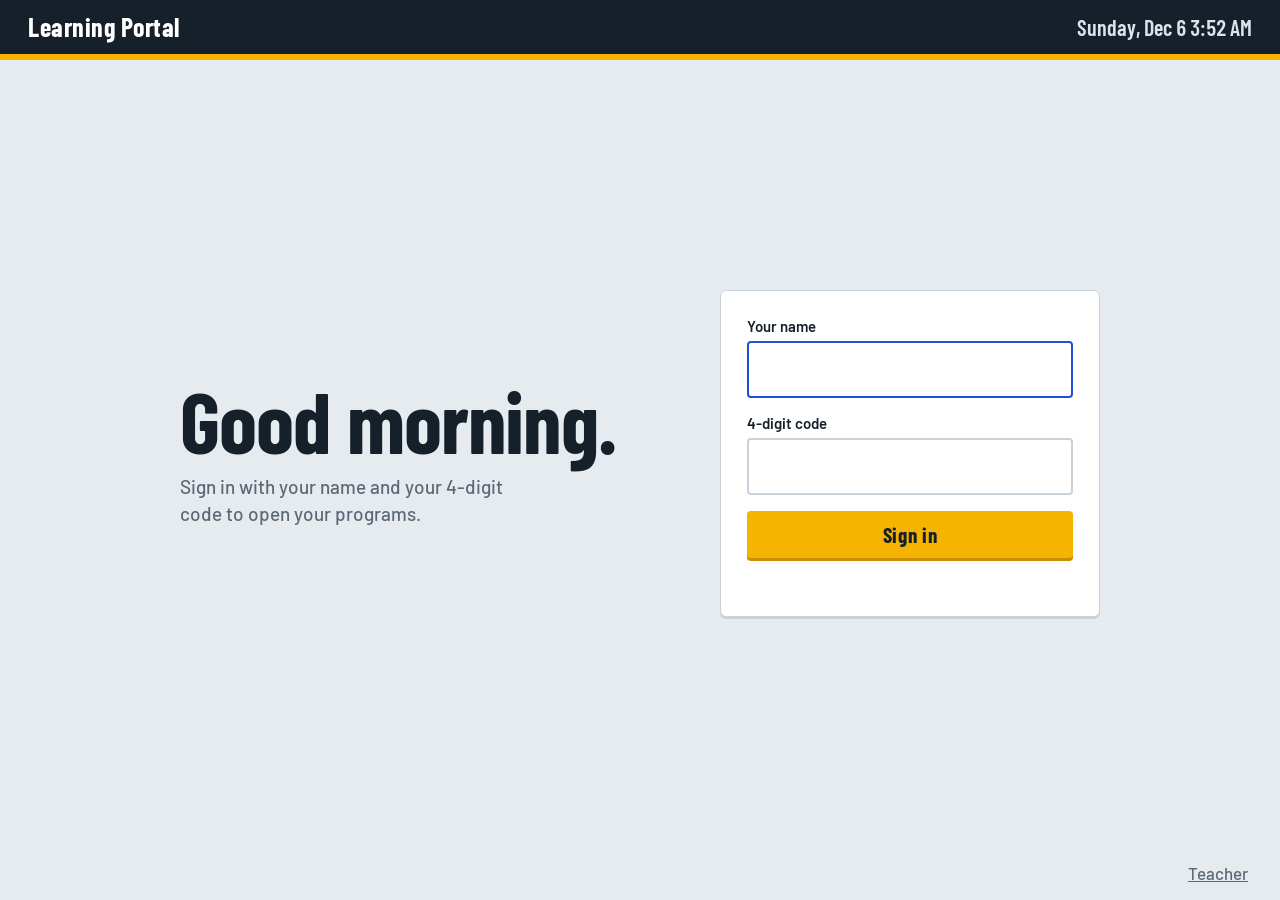
==== commit e3e806d3: "Only teacher-added students can sign in; lock down student data Sketchbook now signs in from the por" ====
--- a/index.html
+++ b/index.html
@@ -91,7 +91,7 @@
 .form{background:var(--panel);border:1px solid var(--line);border-left:6px solid var(--signal);padding:18px;margin-top:18px;border-radius:4px}
 .form h3{font:700 24px/1 var(--cond);margin:0 0 14px}
 .grid2{display:grid;grid-template-columns:90px 1fr 1.5fr 90px;gap:12px}
-.grid3{display:grid;grid-template-columns:1fr 160px;gap:12px}
+.grid3{display:grid;grid-template-columns:1fr 1fr 160px;gap:12px}
 .checks{display:flex;flex-wrap:wrap;gap:8px 18px;margin:4px 0 14px}
 .checks label{display:flex;gap:8px;align-items:center;font-weight:500;margin:0;cursor:pointer}
 .checks input{width:20px;height:20px}
@@ -124,15 +124,15 @@
     <section id="sSignin" class="signin">
       <div class="hello">
         <h1 id="greet">Good morning.</h1>
-        <p>Sign in with your first name and your 4-digit PIN to open your programs.</p>
+        <p>Sign in with your name and your 4-digit code to open your programs.</p>
       </div>
       <form class="card" id="signinForm" autocomplete="off">
         <div class="field">
-          <label for="sName">First name</label>
+          <label for="sName">Your name</label>
           <input type="text" id="sName" autocomplete="off" autocapitalize="words" spellcheck="false" required>
         </div>
         <div class="field">
-          <label for="sPin">PIN</label>
+          <label for="sPin">4-digit code</label>
           <input type="password" id="sPin" class="pin" inputmode="numeric" maxlength="4" autocomplete="off" required>
         </div>
         <button class="btn wide" id="signinBtn" type="submit">Sign in</button>
@@ -200,17 +200,19 @@
         <form class="form" id="studentForm" autocomplete="off">
           <h3 id="studentFormTitle">Add a student</h3>
           <div class="grid3">
-            <div class="field"><label for="fsName">First name</label>
-              <input type="text" id="fsName" autocomplete="off" required>
-              <p class="hint">Two boys with the same name? Add a last initial, like Moshe K.</p></div>
-            <div class="field"><label for="fsPin">4-digit PIN</label>
+            <div class="field"><label for="fsFirst">First name</label>
+              <input type="text" id="fsFirst" autocomplete="off" required></div>
+            <div class="field"><label for="fsLast">Last name</label>
+              <input type="text" id="fsLast" autocomplete="off">
+              <p class="hint">The student signs in with first and last name.</p></div>
+            <div class="field"><label for="fsPin">4-digit code</label>
               <input type="text" id="fsPin" class="pin" inputmode="numeric" maxlength="4" autocomplete="off">
               <p class="hint" id="fsPinHint">Required.</p></div>
           </div>
-          <label>Programs he can open</label>
+          <label>Programs they can use</label>
           <div class="checks" id="fsChecks"></div>
           <div class="row">
-            <button class="btn" type="submit" id="fsSave">Save student</button>
+            <button class="btn" type="submit" id="fsSave">Add student</button>
             <button class="btn plain" type="button" id="fsCancel">Clear</button>
           </div>
         </form>
@@ -276,7 +278,7 @@
   if (!r.ok) {
     var m = (data && (data.message || data.hint)) || ("Server error " + r.status);
     if (/could not find the function|schema cache/i.test(m))
-      m = "The portal isn't set up in Supabase yet. Run portal_setup.sql first.";
+      m = "This part isn't set up in Supabase yet. Run sketchbook/setup.sql in the SQL Editor.";
     throw new Error(m);
   }
   return data;
@@ -317,18 +319,17 @@
 
 $("signinForm").addEventListener("submit", async function(e){
   e.preventDefault();
-  var name = $("sName").value.trim(), pin = $("sPin").value.trim(), msg = $("signinMsg");
+  var name = $("sName").value.trim().replace(/\s+/g, " "), pin = $("sPin").value.trim(), msg = $("signinMsg");
   msg.textContent = "";
-  if (!name) { msg.textContent = "Type your first name."; return; }
-  if (!/^\d{4}$/.test(pin)) { msg.textContent = "Your PIN is 4 numbers."; return; }
+  if (!name) { msg.textContent = "Type your name."; return; }
+  if (!/^\d{4}$/.test(pin)) { msg.textContent = "Your code is 4 numbers."; return; }
   $("signinBtn").disabled = true;
   try {
     var res = await rpc("portal_login", { p_name: name, p_pin: pin });
     if (!res || !res.ok) {
       var err = res && res.error;
-      msg.textContent = err === "name" ? "That name isn't on the list. Check the spelling or ask your teacher."
-                      : err === "locked" ? "Too many wrong PINs. Wait 5 minutes, or ask your teacher to reset it."
-                      : "That PIN doesn't match. Try again.";
+      msg.textContent = err === "locked" ? "Too many wrong codes. Wait 5 minutes, or ask your teacher to reset it."
+                      : "Ask your teacher to sign you up.";
       $("sPin").value = ""; $("sPin").focus();
       return;
     }
@@ -450,7 +451,7 @@
 function renderStudents(){
   var el = $("studentList");
   if (!data.students.length) {
-    el.innerHTML = '<div class="empty">No students yet. Add programs first, then add each boy below with a PIN.</div>';
+    el.innerHTML = '<div class="empty">No students yet. Add programs first, then add each student below with a 4-digit code.</div>';
   } else {
     el.innerHTML = '<div class="scroll"><table class="tbl"><thead><tr><th>Name</th><th>Programs</th><th></th></tr></thead><tbody>' +
       data.students.map(function(s){
@@ -458,7 +459,8 @@
         return '<tr><td><strong>' + esc(s.name) + '</strong> ' + (s.locked ? '<span class="tag">Locked</span>' : '') + '</td>' +
           '<td>' + (names.length ? esc(names.join(", ")) : '<span style="color:var(--muted)">None</span>') + '</td>' +
           '<td class="act"><button class="btn plain small" data-edit-s="' + s.id + '">Edit</button> ' +
-          '<button class="btn danger small" data-del-s="' + s.id + '">Remove</button></td></tr>';
+          '<button class="btn plain small" data-code-s="' + s.id + '">Set a new code</button> ' +
+          '<button class="btn danger small" data-del-s="' + s.id + '">Remove student</button></td></tr>';
       }).join("") + '</tbody></table></div>';
   }
   renderChecks([]);
@@ -477,28 +479,39 @@
 function clearStudentForm(){
   editingStudent = null;
   $("studentFormTitle").textContent = "Add a student";
-  $("fsName").value = ""; $("fsPin").value = "";
+  $("fsFirst").value = ""; $("fsLast").value = ""; $("fsPin").value = "";
   $("fsPinHint").textContent = "Required.";
+  $("fsSave").textContent = "Add student";
   renderChecks([]);
 }
 $("fsCancel").onclick = clearStudentForm;
 $("fsPin").addEventListener("input", function(){ this.value = this.value.replace(/\D/g,"").slice(0,4); });
 
 $("studentList").addEventListener("click", async function(e){
-  var ed = e.target.closest("[data-edit-s]"), del = e.target.closest("[data-del-s]");
+  var ed = e.target.closest("[data-edit-s]"), del = e.target.closest("[data-del-s]"), code = e.target.closest("[data-code-s]");
   if (ed) {
     var s = data.students.find(function(x){ return x.id === ed.dataset.editS; });
+    var parts = String(s.name).trim().split(/\s+/);
     editingStudent = s.id;
     $("studentFormTitle").textContent = "Edit " + s.name;
-    $("fsName").value = s.name; $("fsPin").value = "";
-    $("fsPinHint").textContent = "Leave blank to keep his PIN. Saving also unlocks him.";
+    $("fsFirst").value = parts.shift() || ""; $("fsLast").value = parts.join(" "); $("fsPin").value = "";
+    $("fsPinHint").textContent = "Leave blank to keep the same code. Saving also unlocks the student.";
+    $("fsSave").textContent = "Save changes";
     renderChecks(s.programs || []);
-    $("fsName").focus();
+    $("fsFirst").focus();
+  }
+  if (code) {
+    var s3 = data.students.find(function(x){ return x.id === code.dataset.codeS; });
+    var p = prompt("New 4-digit code for " + s3.name + ":");
+    if (p == null) return;
+    if (!/^\d{4}$/.test(p.trim())) { say("The code must be exactly 4 digits."); return; }
+    try { await rpc("portal_set_code", { p_pass: adminPass, p_id: s3.id, p_pin: p.trim() }); await loadAdmin(); say("New code saved for " + s3.name + ".", true); }
+    catch (err) { say(err.message); }
   }
   if (del) {
     var s2 = data.students.find(function(x){ return x.id === del.dataset.delS; });
-    if (!confirm("Remove " + s2.name + " from the portal? His progress inside each program is not affected.")) return;
-    try { await rpc("portal_delete_student", { p_pass: adminPass, p_id: s2.id }); await loadAdmin(); clearStudentForm(); say(s2.name + " removed.", true); }
+    if (!confirm("Remove " + s2.name + "? They will not be able to sign in to the portal or Sketchbook. Their saved work inside each program stays.")) return;
+    try { await rpc("portal_remove_student", { p_pass: adminPass, p_id: s2.id }); await loadAdmin(); clearStudentForm(); say(s2.name + " removed.", true); }
     catch (err) { say(err.message); }
   }
 });
@@ -506,14 +519,23 @@
 $("studentForm").addEventListener("submit", async function(e){
   e.preventDefault();
   var pin = $("fsPin").value.trim();
-  if (pin && !/^\d{4}$/.test(pin)) { say("The PIN must be exactly 4 digits."); return; }
+  var first = $("fsFirst").value.trim(), last = $("fsLast").value.trim();
+  var nm = (first + " " + last).trim().replace(/\s+/g, " ");
+  if (!first) { say("Type the first name."); return; }
+  if (!editingStudent && !last) { say("Type the last name."); return; }
+  if (!editingStudent && !pin) { say("Type a 4-digit code."); return; }
+  if (pin && !/^\d{4}$/.test(pin)) { say("The code must be exactly 4 digits."); return; }
   var progs = Array.prototype.map.call($("fsChecks").querySelectorAll("input:checked"), function(c){ return c.value; });
   $("fsSave").disabled = true;
   try {
-    await rpc("portal_save_student", { p_pass: adminPass, p_id: editingStudent, p_name: $("fsName").value,
-                                       p_pin: pin || null, p_programs: progs });
-    var nm = $("fsName").value.trim();
-    await loadAdmin(); clearStudentForm(); say(nm + " saved.", true); $("fsName").focus();
+    if (editingStudent) {
+      await rpc("portal_save_student", { p_pass: adminPass, p_id: editingStudent, p_name: nm,
+                                         p_pin: pin || null, p_programs: progs });
+    } else {
+      await rpc("portal_add_student", { p_pass: adminPass, p_first: first, p_last: last,
+                                        p_pin: pin, p_programs: progs });
+    }
+    await loadAdmin(); clearStudentForm(); say(nm + " saved.", true); $("fsFirst").focus();
   } catch (err) { say(err.message); }
   finally { $("fsSave").disabled = false; }
 });
